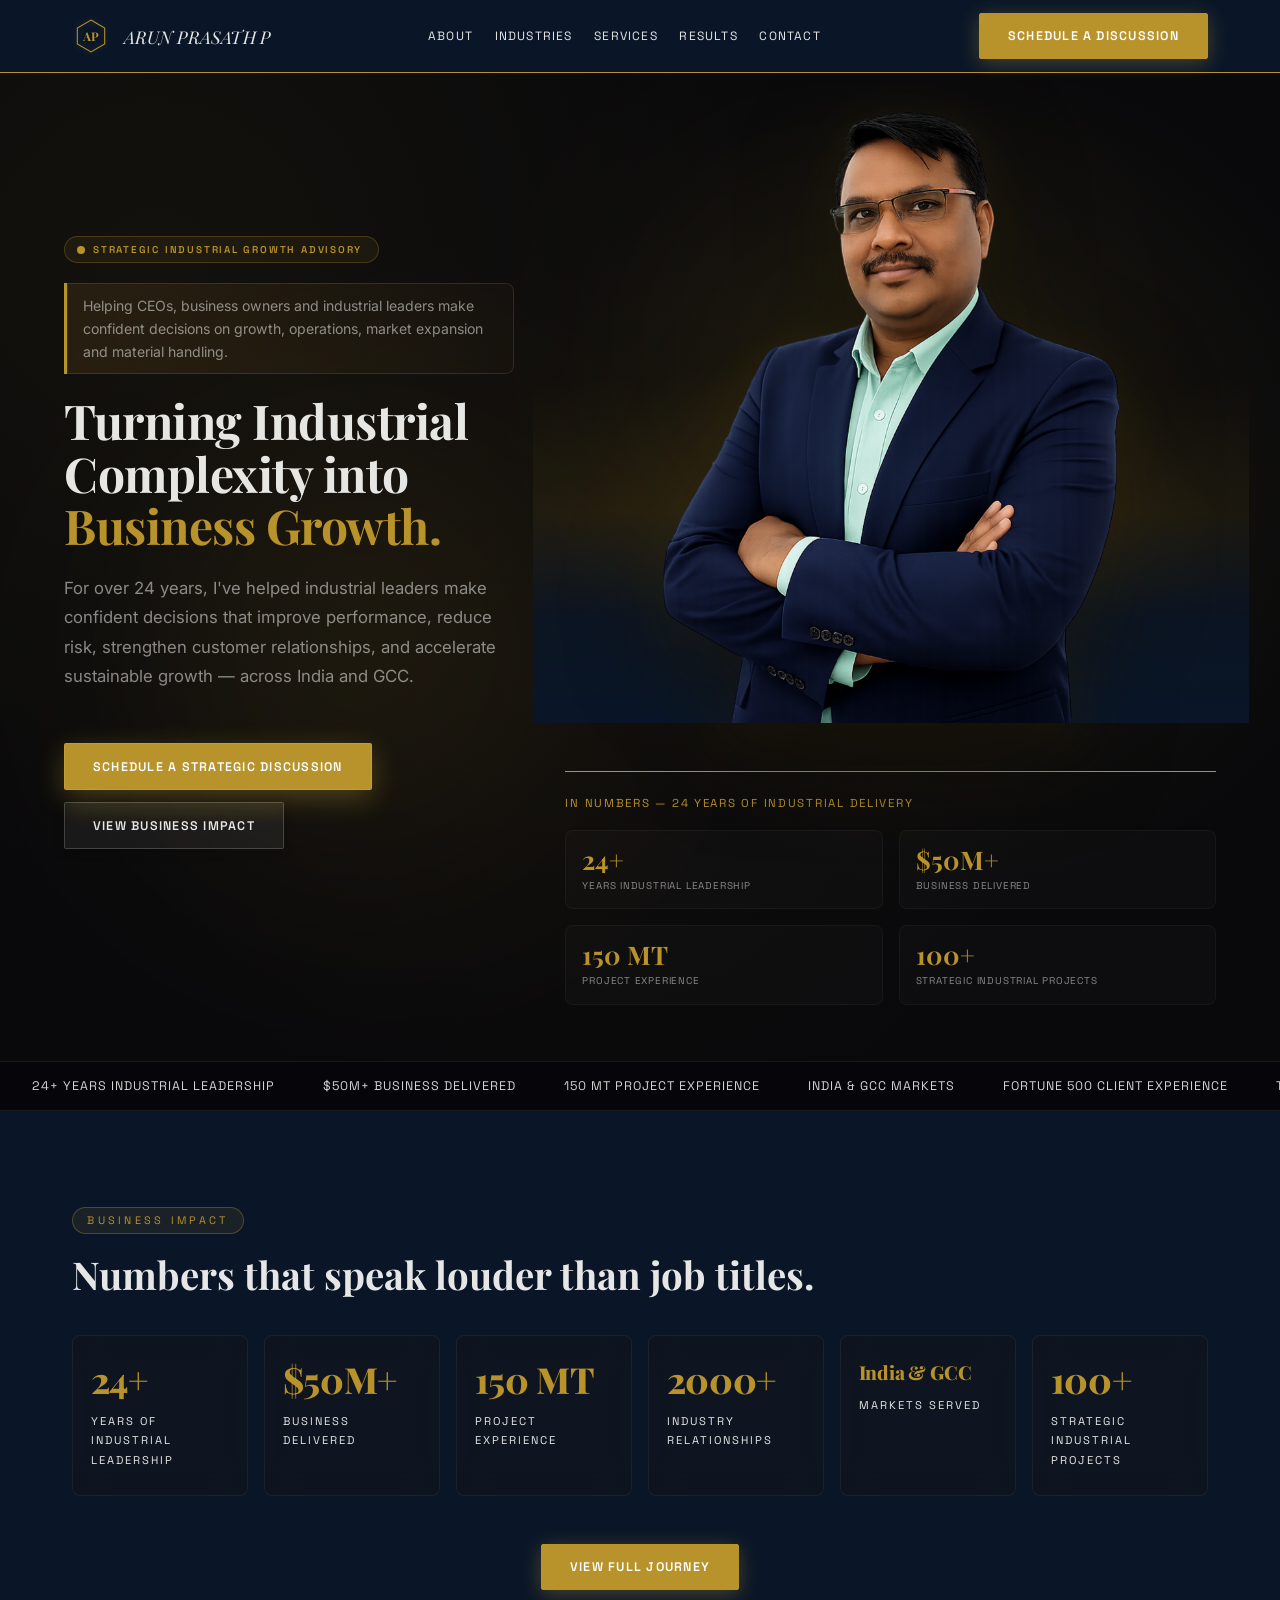
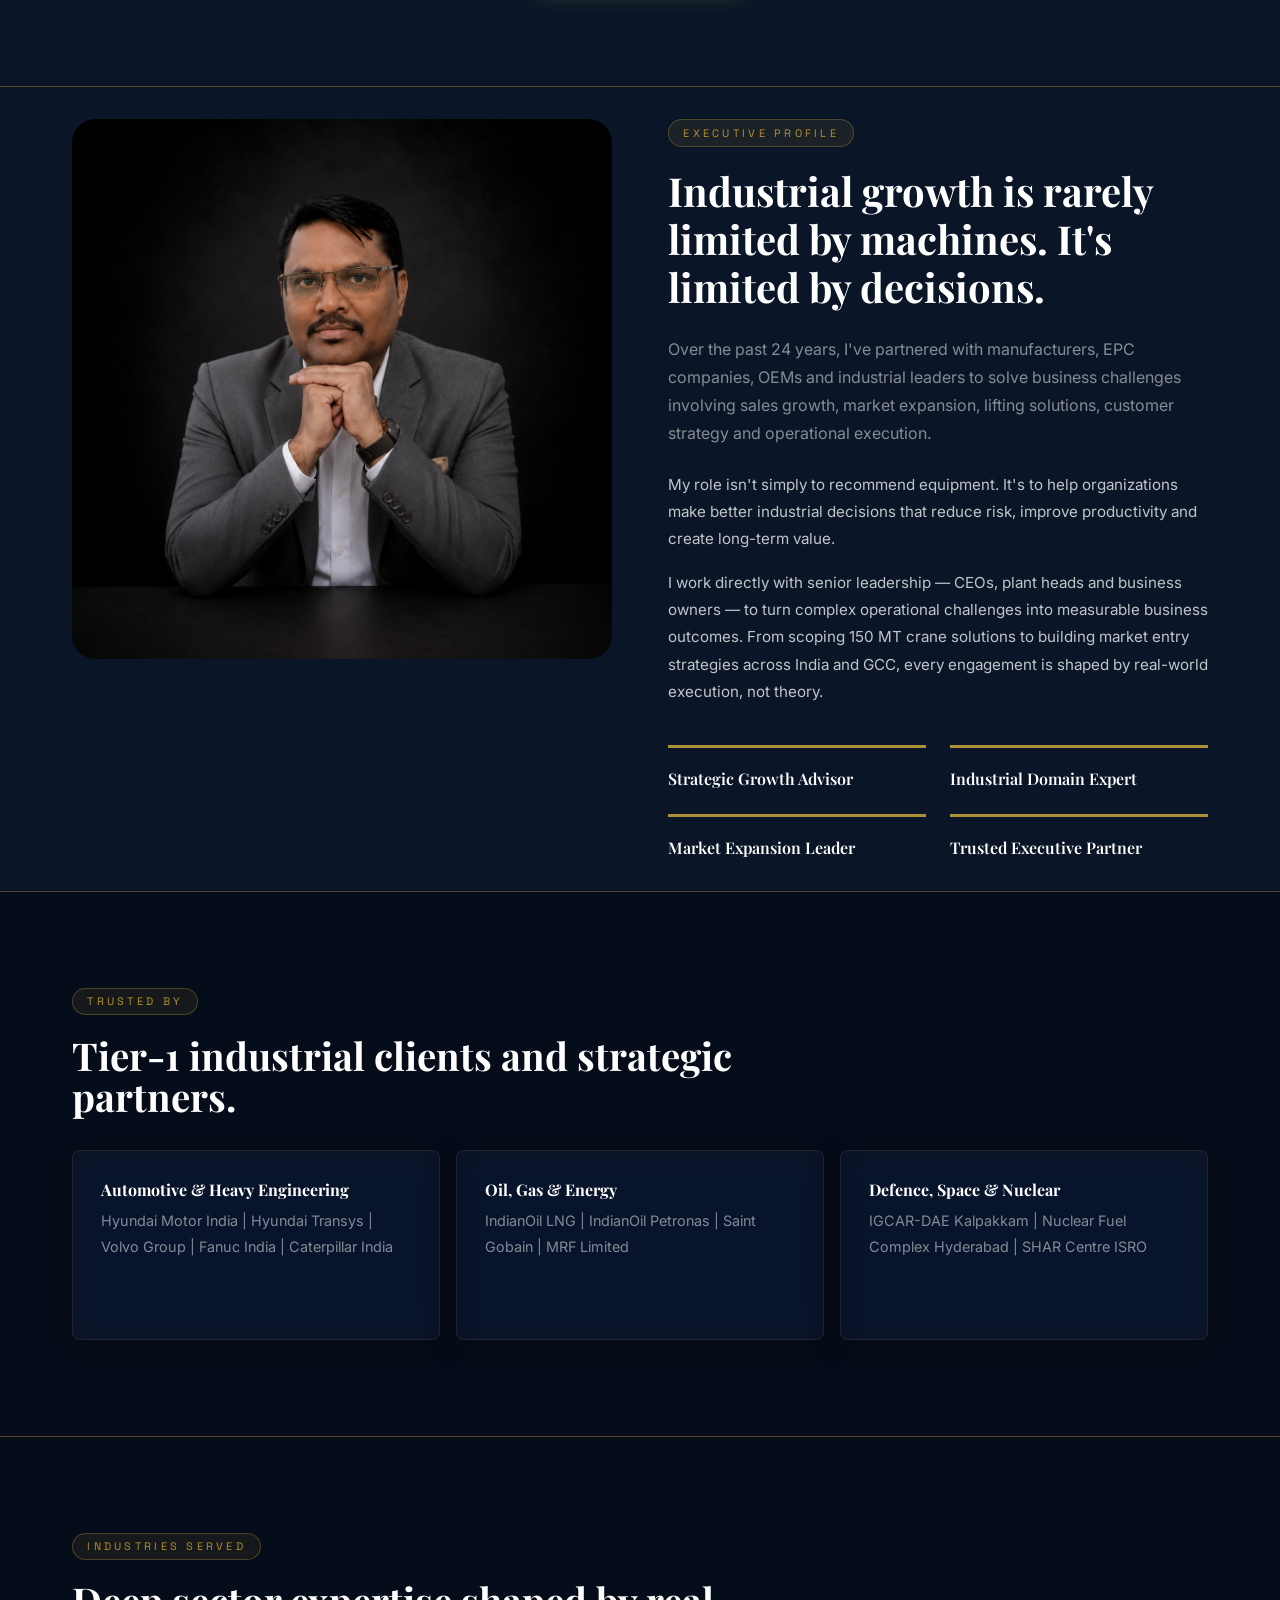
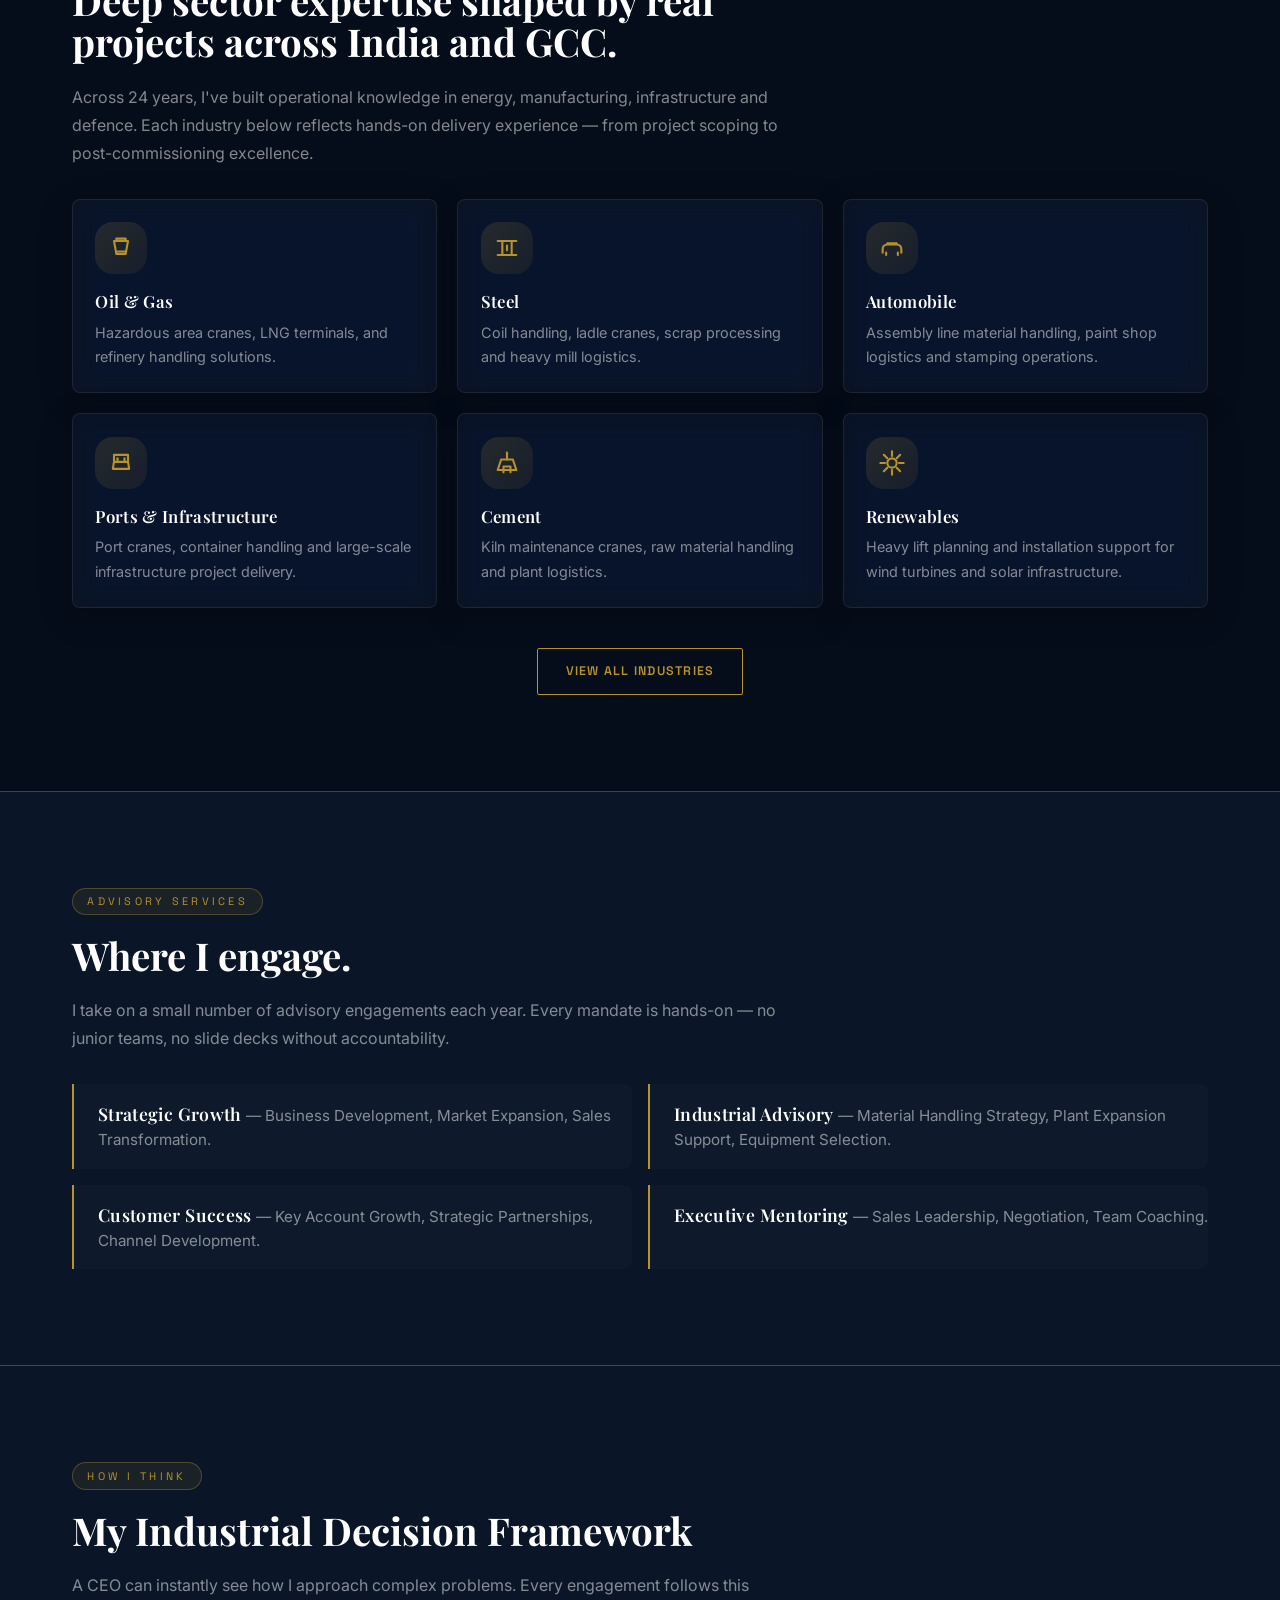
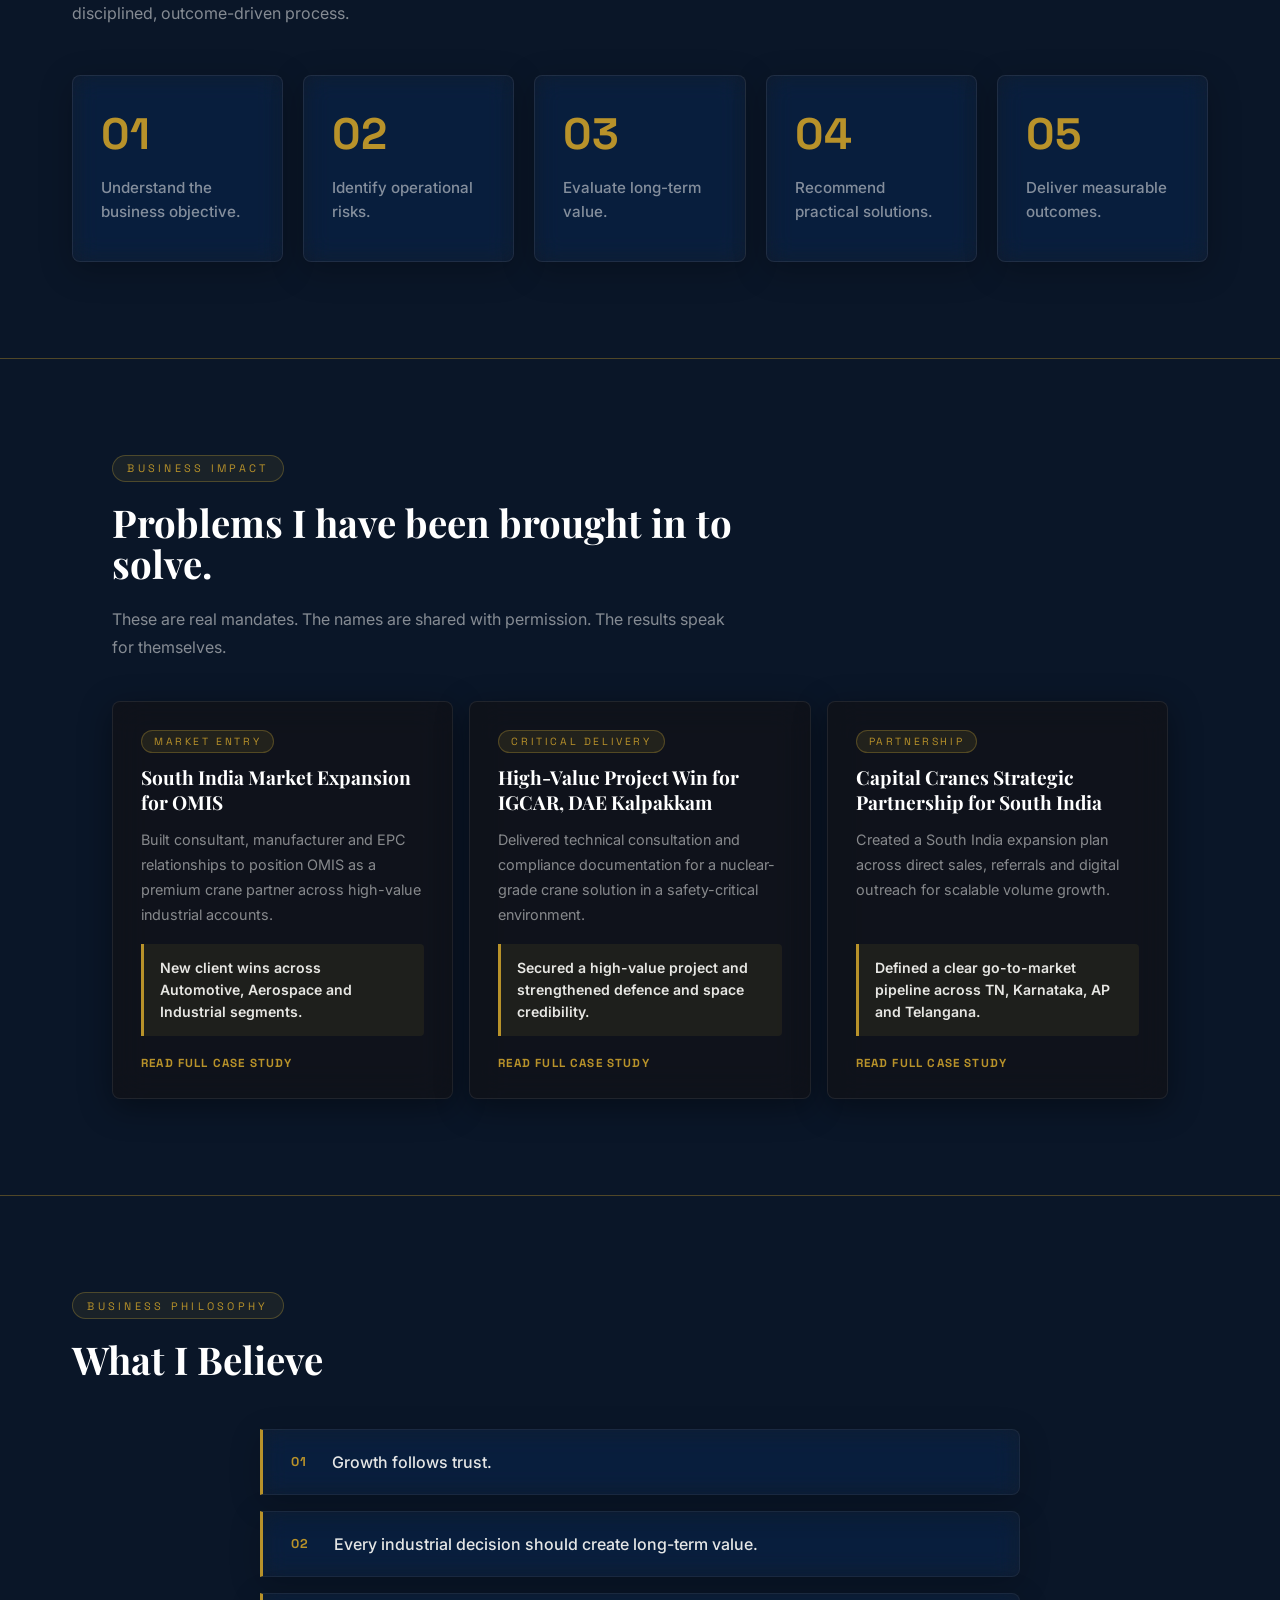
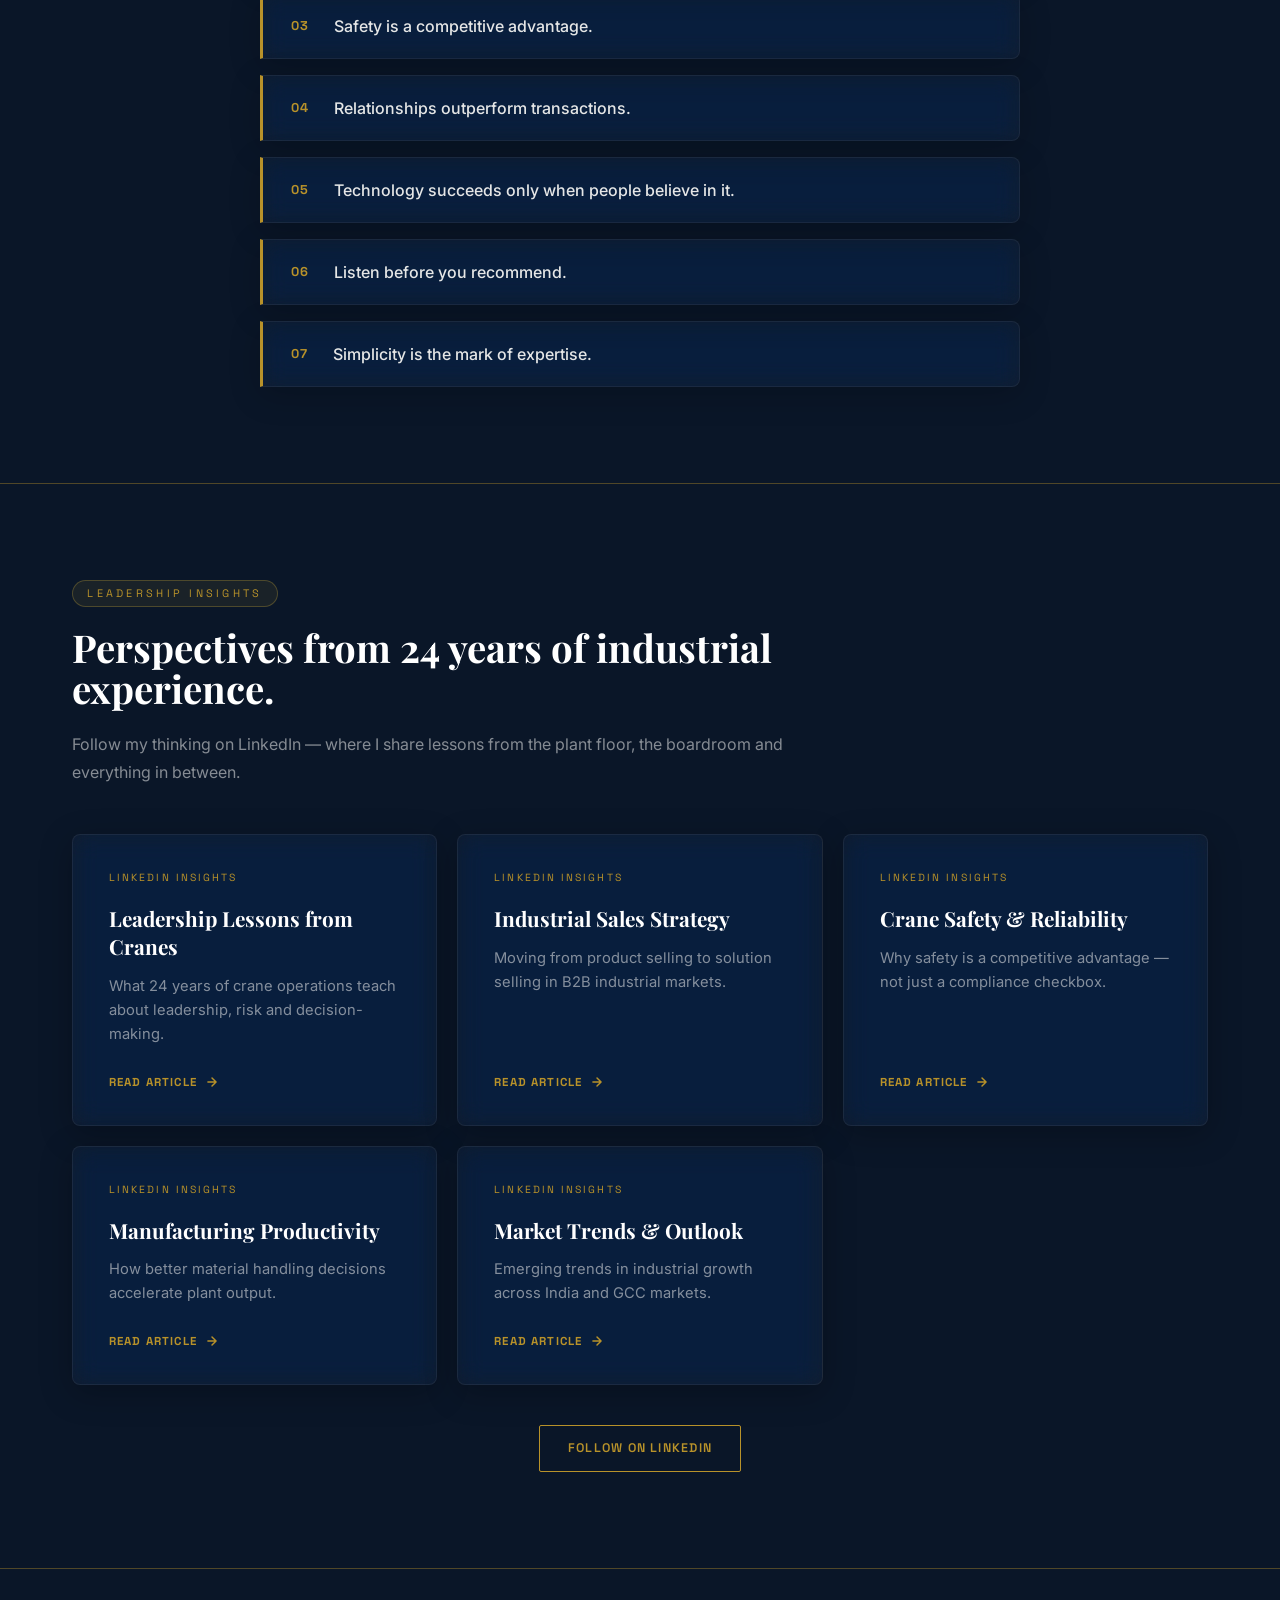
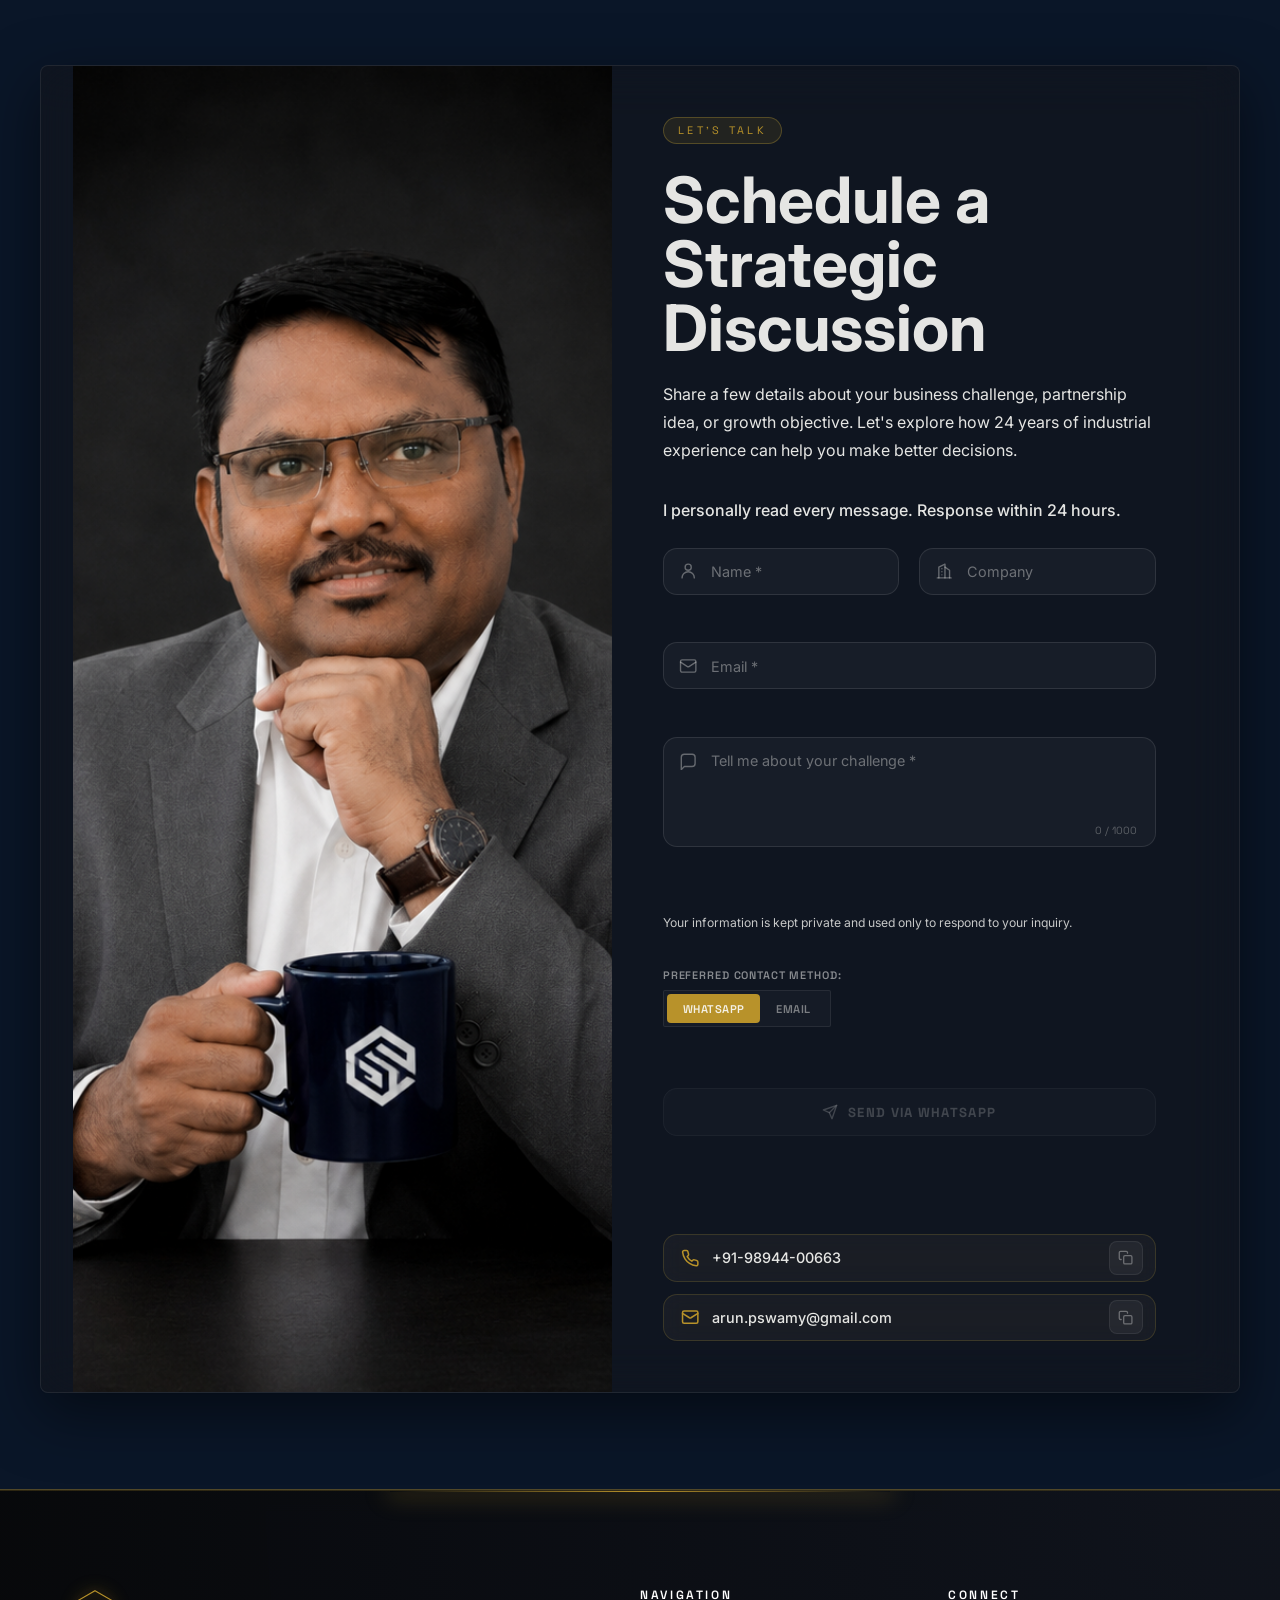
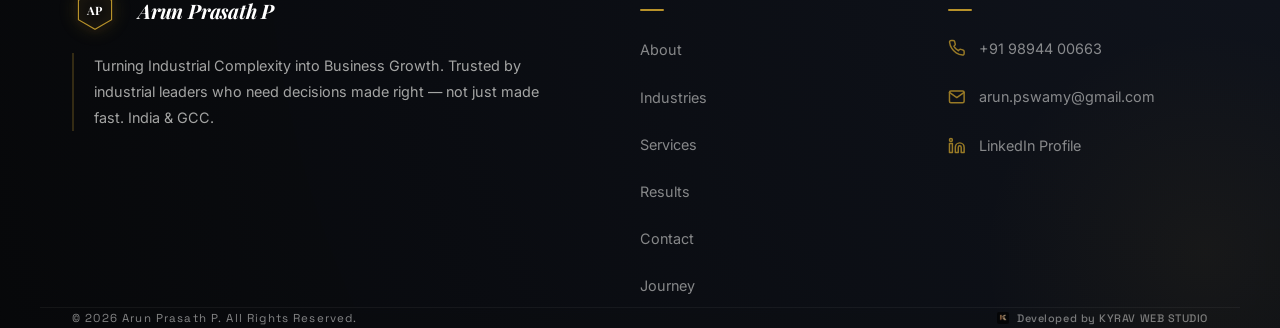
==== index.html @ 5094811f "feat: complete portfolio improvements (kebab-case renames, testimonials comments, legal review flags" ====
<!DOCTYPE html>
<html lang="en">

<head>
  <meta charset="UTF-8" />
  <meta name="viewport" content="width=device-width, initial-scale=1.0" />
  <title>Arun Prasath P — Strategic Industrial Growth Advisor | India & GCC</title>
  <meta name="description"
    content="Turning industrial complexity into business growth. 24+ years helping CEOs and industrial leaders make confident decisions on growth, operations and market expansion." />
  <link rel="canonical" href="https://arunprasath.in/" />

  <!-- Open Graph -->
  <meta property="og:title" content="Arun Prasath P — Strategic Industrial Growth Advisor" />
  <meta property="og:description"
    content="Turning industrial complexity into business growth. 24+ years helping CEOs and industrial leaders make confident decisions on growth, operations and market expansion." />
  <meta property="og:type" content="website" />
  <meta property="og:url" content="https://arunprasath.in/" />
  <meta property="og:image" content="https://arunprasath.in/assets/images/og-image.jpg" />
  <meta property="og:site_name" content="Arun Prasath P" />
  <meta property="og:locale" content="en_IN" />

  <!-- Twitter Card -->
  <meta name="twitter:card" content="summary_large_image" />
  <meta name="twitter:title" content="Arun Prasath P — Strategic Industrial Growth Advisor" />
  <meta name="twitter:description"
    content="Turning industrial complexity into business growth. 24+ years helping CEOs and industrial leaders make confident decisions." />
  <meta name="twitter:image" content="https://arunprasath.in/assets/images/og-image.jpg" />

  <!-- JSON-LD Structured Data -->
  <script type="application/ld+json">
  {
    "@context": "https://schema.org",
    "@type": "Person",
    "name": "Arun Prasath P",
    "jobTitle": "Strategic Industrial Growth Advisor",
    "url": "https://arunprasath.in",
    "description": "Turning industrial complexity into business growth. 24+ years helping CEOs and industrial leaders make confident decisions on growth, operations and market expansion.",
    "sameAs": [
      "https://www.linkedin.com/in/arun-prasath-p-pap-3214b1165/"
    ],
    "knowsAbout": ["Industrial Growth Advisory", "Material Handling", "Business Development", "Market Expansion", "Crane Engineering", "Sales Strategy"],
    "address": {
      "@type": "PostalAddress",
      "addressCountry": "IN"
    }
  }
  </script>

  <link rel="preconnect" href="https://fonts.googleapis.com" />
  <link rel="preconnect" href="https://fonts.gstatic.com" crossorigin />
  <link rel="stylesheet"
    href="https://fonts.googleapis.com/css2?family=Inter:wght@400;500;600;700;800&family=Playfair+Display:wght@400;500;600;700;800&family=Space+Grotesk:wght@400;500;600;700&display=swap" />
  <link rel="stylesheet" href="https://unpkg.com/aos@2.3.4/dist/aos.css"
    integrity="sha384-/rJKQnzOkEo+daG0jMjU1IwwY9unxt1NBw3Ef2fmOJ3PW/TfAg2KXVoWwMZQZtw9" crossorigin="anonymous" />
  <link rel="stylesheet" href="assets/css/main.css" />
  <link rel="stylesheet" href="assets/css/typography.css" />
  <link rel="stylesheet" href="assets/css/components.css" />
  <link rel="stylesheet" href="assets/css/sections.css" />
  <link rel="stylesheet" href="assets/css/animations.css" />
  <link rel="stylesheet" href="assets/css/responsive.css" />
</head>

<body>
  <a href="#main-content" class="skip-link">Skip to main content</a>
  <div class="preloader" id="preloader" aria-hidden="true">
    <div class="preloader-content">
      <div class="preloader-mark">
        <svg viewBox="0 0 100 100" role="img" focusable="false" class="preloader-ring-outer">
          <polygon points="50 8 86 29 86 71 50 92 14 71 14 29"></polygon>
        </svg>
        <svg viewBox="0 0 100 100" role="img" focusable="false" class="preloader-ring-inner">
          <polygon points="50 16 80 33 80 67 50 84 20 67 20 33"></polygon>
        </svg>
        <div class="preloader-text">AP</div>
      </div>
      <div class="preloader-brand">
        <span class="preloader-name">ARUN PRASATH P</span>
        <span class="preloader-sub">Strategic Industrial Growth Advisor</span>
      </div>
    </div>
  </div>
  <header class="site-header" id="top">
    <div class="site-nav container">
      <a href="#top" class="brand" aria-label="Arun Prasath P homepage">
        <div class="header-logo-mark">
          <svg viewBox="0 0 100 100" role="img" aria-hidden="true">
            <polygon points="50 8 86 29 86 71 50 92 14 71 14 29"></polygon>
          </svg>
          <span>AP</span>
        </div>
        <div class="brand-text">
          <span class="brand-name">ARUN PRASATH P</span>
        </div>
      </a>
      <nav class="nav-links" id="nav-links" aria-label="Primary navigation">
        <a href="#about">About</a>
        <a href="#expertise">Industries</a>
        <a href="#services">Services</a>
        <a href="#case-studies">Results</a>
        <a href="#connect">Contact</a>
      </nav>
      <div class="nav-actions">
        <a class="button button-primary" href="#connect">Schedule a Discussion</a>
      </div>
      <button class="mobile-nav-toggle" id="mobile-nav-toggle" aria-expanded="false" aria-controls="nav-links">
        <span></span><span></span><span></span>
        <span class="sr-only">Open navigation menu</span>
      </button>
    </div>
  </header>

  <main id="main-content">
    <!-- ═══════════════════════════════════════════════════
         HERO SECTION
         ═══════════════════════════════════════════════════ -->
    <section class="hero-section" id="hero">
      <div class="hero-glow hero-glow-1" aria-hidden="true"></div>
      <div class="hero-glow hero-glow-2" aria-hidden="true"></div>
      <div class="hero-grid container">
        <div class="hero-copy" data-aos="fade-right" data-aos-duration="1000">
          <span class="eyebrow">Strategic Industrial Growth Advisory</span>
          <div class="hero-tag">Helping CEOs, business owners and industrial leaders make confident decisions on growth,
            operations, market expansion and material handling.</div>
          <h1>Turning Industrial Complexity into <br><span style="color: var(--color-accent);">Business Growth.</span>
          </h1>
          <p class="hero-text">For over 24 years, I've helped industrial leaders make confident decisions that improve
            performance, reduce risk, strengthen customer relationships, and accelerate sustainable growth — across
            India and GCC.</p>
          <div class="hero-buttons">
            <a class="button button-primary" href="#connect">Schedule a Strategic Discussion</a>
            <a class="button button-secondary" href="#impact">View Business Impact</a>
          </div>
        </div>
        <div class="hero-visual" data-aos="fade-up" data-aos-duration="1000" data-aos-delay="150">
          <div class="hero-img-wrapper">
            <img src="assets/images/arun-prasath-hero.png" alt="Arun Prasath P — Strategic Industrial Growth Advisor"
              class="hero-img-full" width="560" height="700" loading="eager" decoding="async" />
          </div>
          <div class="hero-stats-wrapper"
            style="border-top: 1px solid var(--color-accent); padding-top: 1.5rem; width: 100%; margin-top: 1rem;">
            <div
              style="font-family: var(--font-label); font-size: 0.72rem; letter-spacing: 0.15em; text-transform: uppercase; color: var(--color-accent); margin-bottom: 1.25rem;">
              In numbers — 24 years of industrial delivery</div>
            <div class="hero-stats" aria-label="Key metrics">
              <article class="hero-stat">
                <span class="hero-stat-value">24+</span>
                <span class="hero-stat-label">Years Industrial Leadership</span>
              </article>
              <article class="hero-stat">
                <span class="hero-stat-value">$50M+</span>
                <span class="hero-stat-label">Business Delivered <!-- [VERIFY WITH ARUN] --></span>
              </article>
              <article class="hero-stat">
                <span class="hero-stat-value">150 MT</span>
                <span class="hero-stat-label">Project Experience</span>
              </article>
              <article class="hero-stat">
                <span class="hero-stat-value">100+</span>
                <span class="hero-stat-label">Strategic Industrial Projects <!-- [VERIFY WITH ARUN] --></span>
              </article>
            </div>
          </div>
        </div>
      </div>
      <div class="hero-background" aria-hidden="true"></div>
      <div class="scroll-indicator">
        <span>Scroll to explore</span>
        <svg viewBox="0 0 24 24" width="20" height="20" fill="none" stroke="currentColor">
          <path d="M12 5v10M12 17v2M6 15l6 6 6-6" stroke-width="2" stroke-linecap="round" stroke-linejoin="round" />
        </svg>
      </div>
    </section>

    <!-- ═══════════════════════════════════════════════════
         TICKER STRIP
         ═══════════════════════════════════════════════════ -->
    <section class="ticker-strip" aria-label="Key metrics">
      <div class="ticker-wrapper">
        <div class="ticker-track">
          <span>24+ Years Industrial Leadership</span>
          <span>$50M+ Business Delivered</span>
          <span>150 MT Project Experience</span>
          <span>India &amp; GCC Markets</span>
          <span>Fortune 500 Client Experience</span>
          <span>Trusted by Global Brands</span>
          <span>Safety-First Execution</span>
        </div>
        <div class="ticker-track" aria-hidden="true">
          <span>24+ Years Industrial Leadership</span>
          <span>$50M+ Business Delivered</span>
          <span>150 MT Project Experience</span>
          <span>India &amp; GCC Markets</span>
          <span>Fortune 500 Client Experience</span>
          <span>Trusted by Global Brands</span>
          <span>Safety-First Execution</span>
        </div>
      </div>
    </section>

    <!-- ═══════════════════════════════════════════════════
         BUSINESS IMPACT STATS
         ═══════════════════════════════════════════════════ -->
    <section class="impact-section dark-section" id="impact">
      <div class="container">
        <span class="section-eyebrow">Business Impact</span>
        <h2>Numbers that speak louder than job titles.</h2>
        <div class="stats-grid">
          <article class="stat-card" data-count="24" data-aos="fade-up" data-aos-duration="900">
            <span class="stat-value">24+</span>
            <p>Years of Industrial Leadership</p>
          </article>
          <article class="stat-card" data-count="50" data-aos="fade-up" data-aos-duration="900" data-aos-delay="100">
            <span class="stat-value">$50M+</span>
            <p>Business Delivered <!-- [VERIFY WITH ARUN] --></p>
          </article>
          <article class="stat-card" data-count="150" data-aos="fade-up" data-aos-duration="900" data-aos-delay="200">
            <span class="stat-value">150 MT</span>
            <p>Project Experience</p>
          </article>
          <article class="stat-card" data-count="2000" data-aos="fade-up" data-aos-duration="900" data-aos-delay="300">
            <span class="stat-value">2000+</span>
            <p>Industry Relationships <!-- [VERIFY WITH ARUN] --></p>
          </article>
          <article class="stat-card" data-aos="fade-up" data-aos-duration="900" data-aos-delay="400">
            <span class="stat-value stat-value-long">India & GCC</span>
            <p>Markets Served</p>
          </article>
          <article class="stat-card" data-count="100" data-aos="fade-up" data-aos-duration="900" data-aos-delay="500">
            <span class="stat-value">100+</span>
            <p>Strategic Industrial Projects <!-- [VERIFY WITH ARUN] --></p>
          </article>
        </div>
        <div style="text-align: center; margin-top: 3rem;" data-aos="fade-up">
          <button id="view-journey-trigger" class="button button-primary">View Full Journey</button>
        </div>
      </div>
    </section>

    <!-- ═══════════════════════════════════════════════════
         THE JOURNEY (Timeline)
         ═══════════════════════════════════════════════════ -->
    <!-- TODO: [VERIFY WITH ARUN — REPLACE WITH REAL CAREER MILESTONES] -->
    <section class="section timeline-section dark-section" id="timeline">
      <div class="container">
        <span class="section-eyebrow">The 24-Year Journey</span>
        <h2>The experience behind the advice.</h2>
        <p class="section-intro">Every recommendation I make is grounded in decisions I have personally taken — from
          plant floor to boardroom, across 24 years.</p>
        <div class="timeline-wrapper">

          <article class="timeline-item" data-pos="left" data-aos="fade-right">
            <div class="timeline-marker" aria-hidden="true"></div>
            <div class="timeline-card">
              <div class="timeline-meta">
                <img class="timeline-logo" src="assets/images/logo/omis-logo.png" alt="OMIS logo" width="90" height="44"
                  loading="lazy" decoding="async" />
                <span class="timeline-date">2022 – Present</span>
              </div>
              <div class="timeline-details">
                <h3>Business Development Manager — OMIS, India</h3>
                <p>Leading South India market expansion, strategic partnerships, and revenue growth for OMIS crane
                  brand.</p>
              </div>
            </div>
          </article>

          <article class="timeline-item" data-pos="right" data-aos="fade-left" data-aos-delay="50">
            <div class="timeline-marker" aria-hidden="true"></div>
            <div class="timeline-card">
              <div class="timeline-meta">
                <img class="timeline-logo" src="assets/images/logo/mm-engineers-logo.jpg"
                  alt="MM Engineers Stahl partner logo" width="90" height="44" loading="lazy" decoding="async" />
                <span class="timeline-date">2018 – 2022</span>
              </div>
              <div class="timeline-details">
                <h3>Regional Manager — MM Engineers Pvt. Ltd. (Stahl Partner), Coimbatore</h3>
                <p>Full P&amp;L ownership of Southern Region operations — Sales, Service, Project Execution, AMC, Crane
                  Inspections.</p>
              </div>
            </div>
          </article>

          <article class="timeline-item" data-pos="left" data-aos="fade-right" data-aos-delay="100">
            <div class="timeline-marker" aria-hidden="true"></div>
            <div class="timeline-card">
              <div class="timeline-meta">
                <img class="timeline-logo" src="assets/images/logo/k2-cranes-logo.jpg" alt="K2 Cranes logo" width="90" height="44"
                  loading="lazy" decoding="async" />
                <span class="timeline-date">2017 – 2018</span>
              </div>
              <div class="timeline-details">
                <h3>K2 CRANES &amp; COMPONENTS PRIVATE LIMITED, CHENNAI</h3>
                <p>Sales and service business development in the Southern region.</p>
              </div>
            </div>
          </article>

          <article class="timeline-item" data-pos="right" data-aos="fade-left" data-aos-delay="150">
            <div class="timeline-marker" aria-hidden="true"></div>
            <div class="timeline-card">
              <div class="timeline-meta">
                <img class="timeline-logo" src="assets/images/logo/bradys-logo.jpg" alt="Bradys logo" width="90" height="44"
                  loading="lazy" decoding="async" />
                <span class="timeline-date">2015 – 2017</span>
              </div>
              <div class="timeline-details">
                <h3>Branch Manager — Bradys, Coimbatore</h3>
                <p>Branch operations management, business development and customer relationship management.</p>
              </div>
            </div>
          </article>

          <article class="timeline-item extra-timeline" data-pos="left" data-aos="fade-right" data-aos-delay="200"
            style="display: none;">
            <div class="timeline-marker" aria-hidden="true"></div>
            <div class="timeline-card">
              <div class="timeline-meta">
                <img class="timeline-logo" src="assets/images/logo/electromech-logo.jpg" alt="ElectroMech logo" width="90"
                  height="44" loading="lazy" decoding="async" />
                <span class="timeline-date">2011 – 2014</span>
              </div>
              <div class="timeline-details">
                <h3>Assistant Manager — ElectroMech, UAE</h3>
                <p>Maintenance operations in GCC region — international exposure to large-scale industrial maintenance.
                </p>
              </div>
            </div>
          </article>

          <article class="timeline-item extra-timeline" data-pos="right" data-aos="fade-left" data-aos-delay="250"
            style="display: none;">
            <div class="timeline-marker" aria-hidden="true"></div>
            <div class="timeline-card">
              <div class="timeline-meta">
                <img class="timeline-logo" src="assets/images/logo/electromech-logo.jpg" alt="ElectroMech logo" width="90"
                  height="44" loading="lazy" decoding="async" />
                <span class="timeline-date">2008 – 2011</span>
              </div>
              <div class="timeline-details">
                <h3>Maintenance Manager — ElectroMech, UAE</h3>
                <p>Managed complete crane maintenance operations for GCC client base; deepened international business
                  acumen.</p>
              </div>
            </div>
          </article>

          <article class="timeline-item extra-timeline" data-pos="left" data-aos="fade-right" data-aos-delay="300"
            style="display: none;">
            <div class="timeline-marker" aria-hidden="true"></div>
            <div class="timeline-card">
              <div class="timeline-meta">
                <img class="timeline-logo" src="assets/images/logo/grip-logo.jpg" alt="GRIP Engineers logo" width="90"
                  height="44" loading="lazy" decoding="async" />
                <span class="timeline-date">2007 – 2008</span>
              </div>
              <div class="timeline-details">
                <h3>Junior Electrical Engineer — GRIP Engineers Pvt. Ltd., Secunderabad</h3>
                <p>Erection, commissioning, service and troubleshooting of EOT cranes, Goliath cranes up to 80 MT.</p>
              </div>
            </div>
          </article>

          <article class="timeline-item extra-timeline" data-pos="right" data-aos="fade-left" data-aos-delay="350"
            style="display: none;">
            <div class="timeline-marker" aria-hidden="true"></div>
            <div class="timeline-card">
              <div class="timeline-meta">
                <img class="timeline-logo" src="assets/images/logo/mm-engineers-logo.jpg"
                  alt="MM Engineers Stahl partner logo" width="90" height="44" loading="lazy" decoding="async" />
                <span class="timeline-date">2003 – 2007</span>
              </div>
              <div class="timeline-details">
                <h3>Residential Engineer — MM Engineers Pvt. Ltd. (Stahl Partner), Coimbatore</h3>
                <p>On-site commissioning and service of STAHL and NITCHI hoists and EOT cranes up to 50 MT.</p>
              </div>
            </div>
          </article>

          <article class="timeline-item extra-timeline" data-pos="left" data-aos="fade-right" data-aos-delay="400"
            style="display: none;">
            <div class="timeline-marker" aria-hidden="true"></div>
            <div class="timeline-card">
              <div class="timeline-meta">
                <img class="timeline-logo" src="assets/images/logo/recon-logo.jpg" alt="Recon Elektrik Services logo"
                  width="90" height="44" loading="lazy" decoding="async" />
                <span class="timeline-date">2002 – 2003</span>
              </div>
              <div class="timeline-details">
                <h3>Service Engineer — Recon Elektrik Services, Madurai</h3>
                <p>Foundation years — electrical motor testing, rewinding, and commissioning; built technical
                  fundamentals.</p>
              </div>
            </div>
          </article>
        </div>
        <div style="text-align: center; margin-top: 2.5rem;">
          <button id="view-full-journey-btn" class="button button-secondary">Show Earlier Experience</button>
        </div>
      </div>
    </section>


    <!-- ═══════════════════════════════════════════════════
         EXECUTIVE PROFILE (About)
         ═══════════════════════════════════════════════════ -->
    <section class="section about-section" id="about">
      <div class="container about-layout">
        <div class="about-media" data-aos="fade-up">
          <div class="about-photo-shell">
            <div class="photo-card">
              <div class="photo-placeholder">
                <img src="assets/images/ap-headshot.png" alt="Arun Prasath P — Strategic Industrial Growth Advisor headshot"
                  width="500" height="625" loading="lazy" decoding="async" />
              </div>
            </div>
          </div>
        </div>
        <div class="about-copy" data-aos="fade-up" data-aos-delay="100">
          <span class="section-eyebrow">Executive Profile</span>
          <h2>Industrial growth is rarely limited by machines. It's limited by decisions.</h2>
          <p class="section-intro">Over the past 24 years, I've partnered with manufacturers, EPC companies, OEMs and
            industrial leaders to solve business challenges involving sales growth, market expansion, lifting solutions,
            customer strategy and operational execution.</p>
          <div class="about-detail-copy">
            <p>My role isn't simply to recommend equipment. It's to help organizations make better industrial decisions
              that reduce risk, improve productivity and create long-term value.</p>
            <p>I work directly with senior leadership — CEOs, plant heads and business owners — to turn complex
              operational challenges into measurable business outcomes. From scoping 150 MT crane solutions to building
              market entry strategies across India and GCC, every engagement is shaped by real-world execution, not
              theory.</p>
          </div>
          <div class="about-role-grid">
            <article class="about-role-card">
              <h3>Strategic Growth Advisor</h3>
            </article>
            <article class="about-role-card">
              <h3>Industrial Domain Expert</h3>
            </article>
            <article class="about-role-card">
              <h3>Market Expansion Leader</h3>
            </article>
            <article class="about-role-card">
              <h3>Trusted Executive Partner</h3>
            </article>
          </div>
        </div>
      </div>
    </section>

    <!-- ═══════════════════════════════════════════════════
         TRUSTED BY
         ═══════════════════════════════════════════════════ -->
    <!-- TODO: CONFIRM WRITTEN PERMISSION FROM EACH NAMED CLIENT BEFORE KEEPING LOGOS/NAMES LIVE — LEGAL RISK IF UNVERIFIED -->
    <section class="section dark-section" id="clients">
      <div class="container">
        <span class="section-eyebrow">Trusted By</span>
        <h2>Tier-1 industrial clients and strategic partners.</h2>
        <div class="client-grid">
          <div>
            <h3>Automotive &amp; Heavy Engineering</h3>
            <p>Hyundai Motor India | Hyundai Transys | Volvo Group | Fanuc India | Caterpillar India</p>
          </div>
          <div>
            <h3>Oil, Gas &amp; Energy</h3>
            <p>IndianOil LNG | IndianOil Petronas | Saint Gobain | MRF Limited</p>
          </div>
          <div>
            <h3>Defence, Space &amp; Nuclear</h3>
            <p>IGCAR-DAE Kalpakkam | Nuclear Fuel Complex Hyderabad | SHAR Centre ISRO</p>
          </div>
        </div>
        <!-- [ADD LOGO — CONFIRM PERMISSION] Logo grid placeholder: Once Arun confirms brand permission, add company logos here -->
      </div>
    </section>

    <!-- ═══════════════════════════════════════════════════
         INDUSTRIES SERVED
         ═══════════════════════════════════════════════════ -->
    <section class="section dark-section" id="expertise">
      <div class="container">
        <span class="section-eyebrow">Industries Served</span>
        <h2>Deep sector expertise shaped by real projects across India and GCC.</h2>
        <p class="section-intro">Across 24 years, I've built operational knowledge in energy, manufacturing,
          infrastructure and defence. Each industry below reflects hands-on delivery experience — from project scoping
          to post-commissioning excellence.</p>
        <div class="expertise-grid expertise-grid-alt">
          <article class="expertise-card" data-aos="fade-up">
            <div class="expertise-card-icon"><svg viewBox="0 0 24 24" aria-hidden="true">
                <path d="M6 6h12l-2 11H8L6 6z" />
                <path d="M8 6V4h8v2" />
                <path d="M9 15h6" />
              </svg></div>
            <h3>Oil &amp; Gas</h3>
            <p>Hazardous area cranes, LNG terminals, and refinery handling solutions.</p>
          </article>
          <article class="expertise-card" data-aos="fade-up" data-aos-delay="50">
            <div class="expertise-card-icon"><svg viewBox="0 0 24 24" aria-hidden="true">
                <path d="M4 6h16" />
                <path d="M4 18h16" />
                <path d="M8 6v12" />
                <path d="M16 6v12" />
                <path d="M12 10v4" />
              </svg></div>
            <h3>Steel</h3>
            <p>Coil handling, ladle cranes, scrap processing and heavy mill logistics.</p>
          </article>
          <article class="expertise-card" data-aos="fade-up" data-aos-delay="100">
            <div class="expertise-card-icon"><svg viewBox="0 0 24 24" aria-hidden="true">
                <path d="M4 16v-3a4 4 0 0 1 4-4h8a4 4 0 0 1 4 4v3" />
                <path d="M7 16v2" />
                <path d="M17 16v2" />
                <path d="M8 8h8" />
              </svg></div>
            <h3>Automobile</h3>
            <p>Assembly line material handling, paint shop logistics and stamping operations.</p>
          </article>
          <article class="expertise-card" data-aos="fade-up" data-aos-delay="150">
            <div class="expertise-card-icon"><svg viewBox="0 0 24 24" aria-hidden="true">
                <path d="M6 5h12v6H6z" />
                <path d="M6 11l-1 6h14l-1-6" />
                <path d="M9 11v-3" />
                <path d="M15 11v-3" />
              </svg></div>
            <h3>Ports &amp; Infrastructure</h3>
            <p>Port cranes, container handling and large-scale infrastructure project delivery.</p>
          </article>
          <article class="expertise-card" data-aos="fade-up" data-aos-delay="200">
            <div class="expertise-card-icon"><svg viewBox="0 0 24 24" aria-hidden="true">
                <path d="M12 3v6" />
                <path d="M8 9h8" />
                <path d="M7 9l-3 9h16l-3-9" />
                <path d="M9 20v-5h6v5" />
              </svg></div>
            <h3>Cement</h3>
            <p>Kiln maintenance cranes, raw material handling and plant logistics.</p>
          </article>
          <article class="expertise-card" data-aos="fade-up" data-aos-delay="250">
            <div class="expertise-card-icon"><svg viewBox="0 0 24 24" aria-hidden="true">
                <circle cx="12" cy="12" r="4" />
                <path d="M12 2v4" />
                <path d="M12 18v4" />
                <path d="M2 12h4" />
                <path d="M18 12h4" />
                <path d="M5 5l3 3" />
                <path d="M16 16l3 3" />
                <path d="M5 19l3-3" />
                <path d="M16 8l3-3" />
              </svg></div>
            <h3>Renewables</h3>
            <p>Heavy lift planning and installation support for wind turbines and solar infrastructure.</p>
          </article>
          <article class="expertise-card extra-industry" style="display: none;">
            <div class="expertise-card-icon"><svg viewBox="0 0 24 24" aria-hidden="true">
                <path d="M12 3v18" />
                <path d="M8 7h8" />
                <path d="M8 13h8" />
                <path d="M8 19h8" />
              </svg></div>
            <h3>Power</h3>
            <p>Transformer bays, turbine halls, and high-voltage crane operations.</p>
          </article>
          <article class="expertise-card extra-industry" style="display: none;">
            <div class="expertise-card-icon"><svg viewBox="0 0 24 24" aria-hidden="true">
                <path d="M7 8h10" />
                <path d="M7 16h10" />
                <path d="M12 4v16" />
                <path d="M5 11h14" />
              </svg></div>
            <h3>Mining</h3>
            <p>Heavy-duty material handling, ore processing and underground lifting solutions.</p>
          </article>
          <article class="expertise-card extra-industry" style="display: none;">
            <div class="expertise-card-icon"><svg viewBox="0 0 24 24" aria-hidden="true">
                <path d="M12 2v20" />
                <path d="M4 12h16" />
                <path d="M9 4l6 8-6 8" />
              </svg></div>
            <h3>Chemical</h3>
            <p>Plant safety, material flow, and corrosion-resistant handling systems.</p>
          </article>
          <article class="expertise-card extra-industry" style="display: none;">
            <div class="expertise-card-icon"><svg viewBox="0 0 24 24" aria-hidden="true">
                <path d="M5 6h14" />
                <path d="M5 18h14" />
                <path d="M8 6v12" />
                <path d="M16 6v12" />
              </svg></div>
            <h3>Food &amp; Beverage</h3>
            <p>Hygienic material handling, cold storage logistics and processing plant solutions.</p>
          </article>
          <article class="expertise-card extra-industry" style="display: none;">
            <div class="expertise-card-icon"><svg viewBox="0 0 24 24" aria-hidden="true">
                <circle cx="12" cy="12" r="3" />
                <path d="M12 1v4" />
                <path d="M12 19v4" />
                <path d="M1 12h4" />
                <path d="M19 12h4" />
                <path d="M5 5l3 3" />
                <path d="M16 16l3 3" />
              </svg></div>
            <h3>Defence &amp; Space</h3>
            <p>High-precision, compliance-driven material handling for defence and space research.</p>
          </article>
        </div>
        <div style="text-align: center; margin-top: 2.5rem;">
          <button id="view-all-industries-btn" class="button button-secondary">View All Industries</button>
        </div>
      </div>
    </section>

    <!-- ═══════════════════════════════════════════════════
         ADVISORY SERVICES (4 Pillars)
         ═══════════════════════════════════════════════════ -->
    <section class="section dark-section" id="services">
      <div class="container">
        <span class="section-eyebrow">Advisory Services</span>
        <h2>Where I engage.</h2>
        <p class="section-intro">I take on a small number of advisory engagements each year. Every mandate is hands-on —
          no junior teams, no slide decks without accountability.</p>
        <div class="services-list-grid">
          <div class="service-list-item" data-aos="fade-up">
            <strong>Strategic Growth</strong> &mdash; Business Development, Market Expansion, Sales Transformation.
          </div>
          <div class="service-list-item" data-aos="fade-up" data-aos-delay="50">
            <strong>Industrial Advisory</strong> &mdash; Material Handling Strategy, Plant Expansion Support, Equipment
            Selection.
          </div>
          <div class="service-list-item" data-aos="fade-up" data-aos-delay="100">
            <strong>Customer Success</strong> &mdash; Key Account Growth, Strategic Partnerships, Channel Development.
          </div>
          <div class="service-list-item" data-aos="fade-up" data-aos-delay="150">
            <strong>Executive Mentoring</strong> &mdash; Sales Leadership, Negotiation, Team Coaching.
          </div>
        </div>
      </div>
    </section>

    <section class="section dark-section" id="framework">
      <div class="container">
        <span class="section-eyebrow">How I Think</span>
        <h2>My Industrial Decision Framework</h2>
        <p class="section-intro">A CEO can instantly see how I approach complex problems. Every engagement follows this
          disciplined, outcome-driven process.</p>
        <div class="framework-grid">
          <article class="framework-card" data-aos="fade-up" data-aos-duration="900">
            <span class="framework-number">01</span>
            <p>Understand the business objective.</p>
          </article>
          <article class="framework-card" data-aos="fade-up" data-aos-duration="900" data-aos-delay="100">
            <span class="framework-number">02</span>
            <p>Identify operational risks.</p>
          </article>
          <article class="framework-card" data-aos="fade-up" data-aos-duration="900" data-aos-delay="200">
            <span class="framework-number">03</span>
            <p>Evaluate long-term value.</p>
          </article>
          <article class="framework-card" data-aos="fade-up" data-aos-duration="900" data-aos-delay="300">
            <span class="framework-number">04</span>
            <p>Recommend practical solutions.</p>
          </article>
          <article class="framework-card" data-aos="fade-up" data-aos-duration="900" data-aos-delay="400">
            <span class="framework-number">05</span>
            <p>Deliver measurable outcomes.</p>
          </article>
        </div>
      </div>
    </section>

    <!-- ═══════════════════════════════════════════════════
         BUSINESS IMPACT (Case Studies)
         ═══════════════════════════════════════════════════ -->
    <section class="section dark-section" id="case-studies">
      <div class="container">
        <span class="section-eyebrow">Business Impact</span>
        <h2>Problems I have been brought in to solve.</h2>
        <p class="section-intro">These are real mandates. The names are shared with permission. The results speak for
          themselves.</p>
        <div class="case-grid">
          <article class="case-card" data-case="case1" role="button" tabindex="0" data-aos="fade-up"
            data-aos-duration="900">
            <div class="case-content">
              <span class="case-label case-label-challenge">Market Entry</span>
              <h3>South India Market Expansion for OMIS</h3>
              <p>Built consultant, manufacturer and EPC relationships to position OMIS as a premium crane partner across
                high-value industrial accounts.</p>
              <div class="case-result">New client wins across Automotive, Aerospace and Industrial segments.</div>
              <button class="case-cta">Read Full Case Study</button>
            </div>
          </article>
          <article class="case-card" data-case="case2" role="button" tabindex="0" data-aos="fade-up"
            data-aos-duration="900" data-aos-delay="100">
            <div class="case-content">
              <span class="case-label case-label-action">Critical Delivery</span>
              <h3>High-Value Project Win for IGCAR, DAE Kalpakkam</h3>
              <p>Delivered technical consultation and compliance documentation for a nuclear-grade crane solution in a
                safety-critical environment.</p>
              <div class="case-result">Secured a high-value project and strengthened defence and space credibility.
              </div>
              <button class="case-cta">Read Full Case Study</button>
            </div>
          </article>
          <article class="case-card" data-case="case3" role="button" tabindex="0" data-aos="fade-up"
            data-aos-duration="900" data-aos-delay="200">
            <div class="case-content">
              <span class="case-label case-label-result">Partnership</span>
              <h3>Capital Cranes Strategic Partnership for South India</h3>
              <p>Created a South India expansion plan across direct sales, referrals and digital outreach for scalable
                volume growth.</p>
              <div class="case-result">Defined a clear go-to-market pipeline across TN, Karnataka, AP and Telangana.
              </div>
              <button class="case-cta">Read Full Case Study</button>
            </div>
          </article>
        </div>
      </div>
    </section>

    <section class="section dark-section" id="philosophy">
      <div class="container">
        <span class="section-eyebrow">Business Philosophy</span>
        <h2>What I Believe</h2>
        <div class="philosophy-list">
          <div class="philosophy-item" data-aos="fade-up">
            <span class="philosophy-bullet">01</span>
            <span class="philosophy-text">Growth follows trust.</span>
          </div>
          <div class="philosophy-item" data-aos="fade-up" data-aos-delay="50">
            <span class="philosophy-bullet">02</span>
            <span class="philosophy-text">Every industrial decision should create long-term value.</span>
          </div>
          <div class="philosophy-item" data-aos="fade-up" data-aos-delay="100">
            <span class="philosophy-bullet">03</span>
            <span class="philosophy-text">Safety is a competitive advantage.</span>
          </div>
          <div class="philosophy-item" data-aos="fade-up" data-aos-delay="150">
            <span class="philosophy-bullet">04</span>
            <span class="philosophy-text">Relationships outperform transactions.</span>
          </div>
          <div class="philosophy-item" data-aos="fade-up" data-aos-delay="200">
            <span class="philosophy-bullet">05</span>
            <span class="philosophy-text">Technology succeeds only when people believe in it.</span>
          </div>
          <div class="philosophy-item" data-aos="fade-up" data-aos-delay="250">
            <span class="philosophy-bullet">06</span>
            <span class="philosophy-text">Listen before you recommend.</span>
          </div>
          <div class="philosophy-item" data-aos="fade-up" data-aos-delay="300">
            <span class="philosophy-bullet">07</span>
            <span class="philosophy-text">Simplicity is the mark of expertise.</span>
          </div>
        </div>
      </div>
    </section>



    <!-- ═══════════════════════════════════════════════════
         THOUGHT LEADERSHIP
         ═══════════════════════════════════════════════════ -->
    <section class="section dark-section" id="insights">
      <div class="container">
        <span class="section-eyebrow">Leadership Insights</span>
        <h2>Perspectives from 24 years of industrial experience.</h2>
        <p class="section-intro">Follow my thinking on LinkedIn — where I share lessons from the plant floor, the
          boardroom and everything in between.</p>
        <div class="insights-grid-custom">
          <article class="insight-card-custom" data-aos="fade-up">
            <span class="insight-tag">LinkedIn Insights</span>
            <h3>Leadership Lessons from Cranes</h3>
            <p>What 24 years of crane operations teach about leadership, risk and decision-making.</p>
            <a class="insight-link" href="https://www.linkedin.com/in/arun-prasath-p-pap-3214b1165/" target="_blank"
              rel="noopener">
              Read Article
              <svg viewBox="0 0 24 24" fill="none" stroke="currentColor" stroke-width="2.5" stroke-linecap="round"
                stroke-linejoin="round">
                <path d="M5 12h14M12 5l7 7-7 7" />
              </svg>
            </a>
          </article>
          <article class="insight-card-custom" data-aos="fade-up" data-aos-delay="50">
            <span class="insight-tag">LinkedIn Insights</span>
            <h3>Industrial Sales Strategy</h3>
            <p>Moving from product selling to solution selling in B2B industrial markets.</p>
            <a class="insight-link" href="https://www.linkedin.com/in/arun-prasath-p-pap-3214b1165/" target="_blank"
              rel="noopener">
              Read Article
              <svg viewBox="0 0 24 24" fill="none" stroke="currentColor" stroke-width="2.5" stroke-linecap="round"
                stroke-linejoin="round">
                <path d="M5 12h14M12 5l7 7-7 7" />
              </svg>
            </a>
          </article>
          <article class="insight-card-custom" data-aos="fade-up" data-aos-delay="100">
            <span class="insight-tag">LinkedIn Insights</span>
            <h3>Crane Safety &amp; Reliability</h3>
            <p>Why safety is a competitive advantage — not just a compliance checkbox.</p>
            <a class="insight-link" href="https://www.linkedin.com/in/arun-prasath-p-pap-3214b1165/" target="_blank"
              rel="noopener">
              Read Article
              <svg viewBox="0 0 24 24" fill="none" stroke="currentColor" stroke-width="2.5" stroke-linecap="round"
                stroke-linejoin="round">
                <path d="M5 12h14M12 5l7 7-7 7" />
              </svg>
            </a>
          </article>
          <article class="insight-card-custom" data-aos="fade-up" data-aos-delay="150">
            <span class="insight-tag">LinkedIn Insights</span>
            <h3>Manufacturing Productivity</h3>
            <p>How better material handling decisions accelerate plant output.</p>
            <a class="insight-link" href="https://www.linkedin.com/in/arun-prasath-p-pap-3214b1165/" target="_blank"
              rel="noopener">
              Read Article
              <svg viewBox="0 0 24 24" fill="none" stroke="currentColor" stroke-width="2.5" stroke-linecap="round"
                stroke-linejoin="round">
                <path d="M5 12h14M12 5l7 7-7 7" />
              </svg>
            </a>
          </article>
          <article class="insight-card-custom" data-aos="fade-up" data-aos-delay="200">
            <span class="insight-tag">LinkedIn Insights</span>
            <h3>Market Trends &amp; Outlook</h3>
            <p>Emerging trends in industrial growth across India and GCC markets.</p>
            <a class="insight-link" href="https://www.linkedin.com/in/arun-prasath-p-pap-3214b1165/" target="_blank"
              rel="noopener">
              Read Article
              <svg viewBox="0 0 24 24" fill="none" stroke="currentColor" stroke-width="2.5" stroke-linecap="round"
                stroke-linejoin="round">
                <path d="M5 12h14M12 5l7 7-7 7" />
              </svg>
            </a>
          </article>
        </div>
        <div style="text-align: center; margin-top: 2.5rem;">
          <a class="button button-secondary" href="https://www.linkedin.com/in/arun-prasath-p-pap-3214b1165/"
            target="_blank" rel="noopener">Follow on LinkedIn</a>
        </div>
      </div>
    </section>

    <!--
    <section class="section dark-section" id="testimonials">
      <div class="container">
        <span class="section-eyebrow">Client Voices</span>
        <h2>What industrial leaders say.</h2>
        <div class="carousel-container">
          <div class="carousel-track" id="testimonial-track">
            <article class="testimonial-card-custom slide" data-aos="fade-up" data-aos-duration="900">
              <p class="testimonial-quote">"We evaluated multiple lifting solution options before this engagement — the
                clarity brought to a complex decision made the difference. Cost, safety, and future scalability were all
                balanced in a way our internal team hadn't considered."</p>
              <div class="testimonial-author">Plant Head, Manufacturing Sector</div>
            </article>
            <article class="testimonial-card-custom slide" data-aos="fade-up" data-aos-duration="900">
              <p class="testimonial-quote">"What stood out was the ability to translate deep technical knowledge into
                business language our leadership team could act on immediately."</p>
              <div class="testimonial-author">Operations Director, Industrial Equipment</div>
            </article>
            <article class="testimonial-card-custom slide" data-aos="fade-up" data-aos-duration="900">
              <p class="testimonial-quote">"A rare advisor who understands both the shop floor and the boardroom. That
                combination shortened our decision cycle significantly."</p>
              <div class="testimonial-author">CEO, EPC Firm</div>
            </article>
            <article class="testimonial-card-custom slide" data-aos="fade-up" data-aos-duration="900">
              <p class="testimonial-quote">"The market expansion strategy provided practical, executable steps — not
                just theory. Within two quarters we saw measurable movement."</p>
              <div class="testimonial-author">Business Development Head, Steel &amp; Infrastructure</div>
            </article>
            <article class="testimonial-card-custom slide" data-aos="fade-up" data-aos-duration="900">
              <p class="testimonial-quote">"Reliable, direct, and commercially sharp. Exactly the kind of advisory input
                high-stakes industrial decisions need."</p>
              <div class="testimonial-author">Managing Director, Automotive Components</div>
            </article>
          </div>

          <div class="carousel-controls">
            <button class="carousel-btn prev-btn" id="testimonial-prev" aria-label="Previous testimonial">
              <svg viewBox="0 0 24 24" fill="none" stroke="currentColor" stroke-width="2.5" stroke-linecap="round"
                stroke-linejoin="round">
                <path d="M15 18l-6-6 6-6" />
              </svg>
            </button>
            <div class="carousel-dots" id="testimonial-dots">
              <button class="dot-btn active" data-index="0" aria-label="Go to slide 1"></button>
              <button class="dot-btn" data-index="1" aria-label="Go to slide 2"></button>
              <button class="dot-btn" data-index="2" aria-label="Go to slide 3"></button>
              <button class="dot-btn" data-index="3" aria-label="Go to slide 4"></button>
              <button class="dot-btn" data-index="4" aria-label="Go to slide 5"></button>
            </div>
            <button class="carousel-btn next-btn" id="testimonial-next" aria-label="Next testimonial">
              <svg viewBox="0 0 24 24" fill="none" stroke="currentColor" stroke-width="2.5" stroke-linecap="round"
                stroke-linejoin="round">
                <path d="M9 18l6-6-6-6" />
              </svg>
            </button>
          </div>
        </div>
      </div>
    </section>
    -->

    <!-- ═══════════════════════════════════════════════════
         LET'S TALK (Contact)
         ═══════════════════════════════════════════════════ -->
    <section class="section connect-section" id="connect">
      <div class="container connect-shell">
        <div class="connect-photo" data-aos="fade-up">
          <img src="assets/images/ap-discussion.png" alt="Arun Prasath P ready for a strategic discussion" width="570"
            height="720" loading="lazy" decoding="async" />
        </div>
        <div class="connect-panel" data-aos="fade-up" data-aos-delay="100">
          <div class="form-progress">
            <div class="form-progress-bar" id="form-progress-bar"></div>
          </div>

          <span class="section-eyebrow">Let's Talk</span>
          <h2>Schedule a Strategic Discussion</h2>
          <p class="section-intro">Share a few details about your business challenge, partnership idea, or growth
            objective. Let's explore how 24 years of industrial experience can help you make better decisions.</p>
          <p style="margin-bottom: 1.5rem; font-weight: 500; color: var(--color-text-light);">I personally read every
            message. Response within 24 hours.</p>

          <form id="contact-form" data-whatsapp-phone="919894400663" novalidate>
            <!-- Honeypot field for spam protection -->
            <div style="position: absolute; left: -9999px; top: -9999px;" aria-hidden="true">
              <input type="text" name="website" id="honeypot-field" tabindex="-1" autocomplete="off" />
            </div>
            <div class="form-row">
              <div class="form-group">
                <div class="input-wrapper">
                  <span class="input-icon-left">
                    <svg aria-hidden="true" viewBox="0 0 24 24">
                      <path d="M20 21a8 8 0 0 0-16 0" />
                      <circle cx="12" cy="7" r="4" />
                    </svg>
                  </span>
                  <input id="name" name="name" type="text" placeholder=" " required />
                  <label for="name">Name <span class="required-mark" aria-hidden="true">*</span></label>
                  <span class="validation-status-icon" aria-hidden="true"></span>
                </div>
                <span class="validation-message" id="name-validation" aria-live="polite"></span>
              </div>

              <div class="form-group">
                <div class="input-wrapper">
                  <span class="input-icon-left">
                    <svg aria-hidden="true" viewBox="0 0 24 24">
                      <path d="M3 21h18" />
                      <path d="M5 21V7l8-4v18" />
                      <path d="M19 21V11l-6-4" />
                      <path d="M9 9v.01" />
                      <path d="M9 13v.01" />
                      <path d="M9 17v.01" />
                    </svg>
                  </span>
                  <input id="company" name="company" type="text" placeholder=" " />
                  <label for="company">Company</label>
                  <span class="validation-status-icon" aria-hidden="true"></span>
                </div>
                <span class="validation-message" id="company-validation" aria-live="polite"></span>
              </div>
            </div>

            <div class="form-group">
              <div class="input-wrapper">
                <span class="input-icon-left">
                  <svg aria-hidden="true" viewBox="0 0 24 24">
                    <path d="m22 7-8.99 5.72a2 2 0 0 1-2.02 0L2 7" />
                    <rect width="20" height="16" x="2" y="4" rx="2" />
                  </svg>
                </span>
                <input id="email" name="email" type="email" placeholder=" " required />
                <label for="email">Email <span class="required-mark" aria-hidden="true">*</span></label>
                <span class="validation-status-icon" aria-hidden="true"></span>
              </div>
              <span class="validation-message" id="email-validation" aria-live="polite"></span>
            </div>

            <div class="form-group">
              <div class="input-wrapper textarea-wrapper">
                <span class="input-icon-left">
                  <svg aria-hidden="true" viewBox="0 0 24 24">
                    <path d="M21 15a4 4 0 0 1-4 4H7l-4 4V7a4 4 0 0 1 4-4h10a4 4 0 0 1 4 4z" />
                  </svg>
                </span>
                <textarea id="message" name="message" rows="4" placeholder=" " required></textarea>
                <label for="message">Tell me about your challenge <span class="required-mark"
                    aria-hidden="true">*</span></label>
                <span class="validation-status-icon" aria-hidden="true"></span>
                <span class="char-counter" id="char-counter">0 / 1000</span>
              </div>
              <span class="validation-message" id="message-validation" aria-live="polite"></span>
            </div>

            <!-- Privacy Note -->
            <p class="form-privacy-note">Your information is kept private and used only to respond to your inquiry.</p>

            <!-- Submission Method Toggle -->
            <div class="method-toggle-container">
              <span class="toggle-label">Preferred Contact Method:</span>
              <div class="method-toggle-group">
                <button type="button" class="method-toggle-btn active" id="toggle-whatsapp" data-method="whatsapp">
                  WhatsApp
                </button>
                <button type="button" class="method-toggle-btn" id="toggle-email" data-method="email">
                  Email
                </button>
              </div>
            </div>

            <button class="button button-primary" id="form-submit-btn" type="submit" disabled>
              <span class="btn-content">
                <svg class="button-icon" id="submit-btn-icon" aria-hidden="true" viewBox="0 0 24 24">
                  <path d="m22 2-7 20-4-9-9-4Z" />
                  <path d="M22 2 11 13" />
                </svg>
                <span id="submit-btn-text">Send via WhatsApp</span>
              </span>
              <span class="btn-loader">
                <svg class="spinner" viewBox="0 0 50 50">
                  <circle class="path" cx="25" cy="25" r="20" fill="none" stroke-width="5"></circle>
                </svg>
              </span>
            </button>
            <p class="form-status" id="form-status" aria-live="polite"></p>
          </form>

          <!-- Success Card -->
          <div class="success-card" id="success-card" aria-hidden="true" style="display: none;">
            <div class="success-icon-wrap">
              <div class="success-checkmark">
                <div class="check-icon">
                  <span class="icon-line line-tip"></span>
                  <span class="icon-line line-long"></span>
                  <div class="icon-circle"></div>
                  <div class="icon-fix"></div>
                </div>
              </div>
            </div>
            <h3>Message Prepared!</h3>
            <p class="success-message">Thank you. Your message has been prepared. We are opening WhatsApp in a new
              window to send it.</p>

            <div class="success-summary">
              <div class="summary-item">
                <strong>Name:</strong> <span id="summary-name"></span>
              </div>
              <div class="summary-item">
                <strong>Email:</strong> <span id="summary-email"></span>
              </div>
            </div>

            <div class="success-actions">
              <button type="button" class="button button-primary" id="reset-form-btn">
                Send Another Message
              </button>
            </div>
          </div>

          <!-- Direct Contact Badges -->
          <div class="connect-direct">
            <div class="contact-badge" data-copy-value="+919894400663" data-tooltip="Click to Call / Copy">
              <a href="tel:+919894400663" class="badge-link" aria-label="Call Arun Prasath at +91-98944-00663">
                <svg aria-hidden="true" viewBox="0 0 24 24">
                  <path
                    d="M22 16.92v3a2 2 0 0 1-2.18 2 19.79 19.79 0 0 1-8.63-3.07 19.5 19.5 0 0 1-6-6 19.79 19.79 0 0 1-3.07-8.67A2 2 0 0 1 4.11 2h3a2 2 0 0 1 2 1.72 12.84 12.84 0 0 0 .7 2.81 2 2 0 0 1-.45 2.11L8.09 9.91a16 16 0 0 0 6 6l1.27-1.27a2 2 0 0 1 2.11-.45 12.84 12.84 0 0 0 2.81.7A2 2 0 0 1 22 16.92z" />
                </svg>
                <span>+91-98944-00663</span>
              </a>
              <button class="badge-copy-btn" aria-label="Copy phone number">
                <svg viewBox="0 0 24 24" aria-hidden="true">
                  <rect x="9" y="9" width="13" height="13" rx="2" ry="2"></rect>
                  <path d="M5 15H4a2 2 0 0 1-2-2V4a2 2 0 0 1 2-2h9a2 2 0 0 1 2 2v1"></path>
                </svg>
              </button>
            </div>

            <div class="contact-badge" data-copy-value="arun.pswamy@gmail.com" data-tooltip="Click to Email / Copy">
              <a href="mailto:arun.pswamy@gmail.com" class="badge-link"
                aria-label="Email Arun Prasath at arun.pswamy@gmail.com">
                <svg aria-hidden="true" viewBox="0 0 24 24">
                  <path d="m22 7-8.99 5.72a2 2 0 0 1-2.02 0L2 7" />
                  <rect width="20" height="16" x="2" y="4" rx="2" />
                </svg>
                <span>arun.pswamy@gmail.com</span>
              </a>
              <button class="badge-copy-btn" aria-label="Copy email address">
                <svg viewBox="0 0 24 24" aria-hidden="true">
                  <rect x="9" y="9" width="13" height="13" rx="2" ry="2"></rect>
                  <path d="M5 15H4a2 2 0 0 1-2-2V4a2 2 0 0 1 2-2h9a2 2 0 0 1 2 2v1"></path>
                </svg>
              </button>
            </div>
          </div>
        </div>
      </div>
    </section>
  </main>

  <footer class="site-footer">
    <div class="container footer-grid">
      <div class="footer-brand">
        <div class="footer-logo-area">
          <div class="footer-logo-mark">
            <svg viewBox="0 0 100 100" role="img" aria-hidden="true">
              <polygon points="50 8 86 29 86 71 50 92 14 71 14 29"></polygon>
            </svg>
            <span>AP</span>
          </div>
          <div class="brand">
            <span class="brand-name">Arun Prasath P</span>
          </div>
        </div>
        <p class="footer-desc">Turning Industrial Complexity into Business Growth. Trusted by industrial leaders who
          need decisions made right — not just made fast. India &amp; GCC.</p>
      </div>
      <div class="footer-col">
        <h4>Navigation</h4>
        <ul class="footer-links">
          <li><a href="#about">About</a></li>
          <li><a href="#expertise">Industries</a></li>
          <li><a href="#services">Services</a></li>
          <li><a href="#case-studies">Results</a></li>
          <li><a href="#connect">Contact</a></li>
          <li><a href="#timeline">Journey</a></li>
        </ul>
      </div>
      <div class="footer-col">
        <h4>Connect</h4>
        <ul class="footer-contact-list">
          <li>
            <a href="tel:+919894400663" aria-label="Call +91-98944-00663">
              <svg viewBox="0 0 24 24" fill="none" stroke="currentColor" stroke-width="2" stroke-linecap="round"
                stroke-linejoin="round" class="footer-icon">
                <path
                  d="M22 16.92v3a2 2 0 0 1-2.18 2 19.79 19.79 0 0 1-8.63-3.07 19.5 19.5 0 0 1-6-6 19.79 19.79 0 0 1-3.07-8.67A2 2 0 0 1 4.11 2h3a2 2 0 0 1 2 1.72 12.84 12.84 0 0 0 .7 2.81 2 2 0 0 1-.45 2.11L8.09 9.91a16 16 0 0 0 6 6l1.27-1.27a2 2 0 0 1 2.11-.45 12.84 12.84 0 0 0 2.81.7A2 2 0 0 1 22 16.92z" />
              </svg>
              <span>+91 98944 00663</span>
            </a>
          </li>
          <li>
            <a href="mailto:arun.pswamy@gmail.com" aria-label="Email arun.pswamy@gmail.com">
              <svg viewBox="0 0 24 24" fill="none" stroke="currentColor" stroke-width="2" stroke-linecap="round"
                stroke-linejoin="round" class="footer-icon">
                <path d="M4 4h16c1.1 0 2 .9 2 2v12c0 1.1-.9 2-2 2H4c-1.1 0-2-.9-2-2V6c0-1.1.9-2 2-2z" />
                <polyline points="22,6 12,13 2,6" />
              </svg>
              <span>arun.pswamy@gmail.com</span>
            </a>
          </li>
          <li>
            <a href="https://www.linkedin.com/in/arun-prasath-p-pap-3214b1165/" target="_blank" rel="noopener"
              aria-label="LinkedIn Profile">
              <svg viewBox="0 0 24 24" fill="none" stroke="currentColor" stroke-width="2" stroke-linecap="round"
                stroke-linejoin="round" class="footer-icon">
                <path d="M16 8a6 6 0 0 1 6 6v7h-4v-7a2 2 0 0 0-2-2 2 2 0 0 0-2 2v7h-4v-7a6 6 0 0 1 6-6z" />
                <rect x="2" y="9" width="4" height="12" />
                <circle cx="4" cy="4" r="2" />
              </svg>
              <span>LinkedIn Profile</span>
            </a>
          </li>
        </ul>
      </div>
    </div>
    <div class="container footer-bottom">
      <p>&copy; 2026 Arun Prasath P. All Rights Reserved.</p>
      <div class="footer-meta-links">
        <span class="footer-watermark">
          <img src="assets/images/logo/kyrav-logo.png" alt="KYRAV WEB STUDIO Logo" class="watermark-logo">
          <span class="watermark-text">Developed by KYRAV WEB STUDIO</span>
        </span>
      </div>
    </div>
  </footer>

  <div class="case-modal" id="case-modal" aria-hidden="true" role="dialog" aria-modal="true">
    <div class="modal-panel" role="document">
      <button class="modal-close" id="modal-close" aria-label="Close case study details">&times;</button>
      <div id="modal-content"></div>
    </div>
  </div>

  <button class="go-top-btn" id="goTopBtn" aria-label="Go to top">
    <svg viewBox="0 0 24 24" fill="none" stroke="currentColor" stroke-width="2" stroke-linecap="round"
      stroke-linejoin="round">
      <path d="M18 15l-6-6-6 6" />
    </svg>
  </button>

  <script src="https://unpkg.com/aos@2.3.4/dist/aos.js"
    integrity="sha384-n1AULnKdMJlK1oQCLNDL9qZsDgXtH6jRYFCpBtWFc+a9Yve0KSoMn575rk755NJZ"
    crossorigin="anonymous"></script>
  <script type="module" src="assets/js/main.js"></script>
  <script>
    document.addEventListener('DOMContentLoaded', () => {
      const indBtn = document.getElementById('view-all-industries-btn');
      if (indBtn) {
        indBtn.addEventListener('click', () => {
          document.querySelectorAll('.extra-industry').forEach(el => el.style.display = 'block');
          indBtn.style.display = 'none';
        });
      }

      const journeyBtn = document.getElementById('view-full-journey-btn');
      if (journeyBtn) {
        journeyBtn.addEventListener('click', () => {
          document.querySelectorAll('.extra-timeline').forEach(el => {
            el.style.display = 'flex';
          });
          journeyBtn.style.display = 'none';
        });
      }

      const journeyTrigger = document.getElementById('view-journey-trigger');
      const timelineSec = document.getElementById('timeline');
      if (journeyTrigger && timelineSec) {
        journeyTrigger.addEventListener('click', () => {
          const isExpanded = timelineSec.classList.contains('expanded');
          if (isExpanded) {
            timelineSec.classList.remove('expanded');
            journeyTrigger.textContent = 'View Journey';
          } else {
            timelineSec.classList.add('expanded');
            journeyTrigger.textContent = 'Hide Journey';
            setTimeout(() => {
              timelineSec.scrollIntoView({ behavior: 'smooth', block: 'start' });
            }, 100);
          }
        });
      }

      // Testimonial Carousel logic
      const track = document.getElementById('testimonial-track');
      const prevBtn = document.getElementById('testimonial-prev');
      const nextBtn = document.getElementById('testimonial-next');
      const dotBtns = document.querySelectorAll('#testimonial-dots .dot-btn');
      const slides = document.querySelectorAll('#testimonial-track .slide');

      if (track && prevBtn && nextBtn && slides.length > 0) {
        let currentIndex = 0;
        const totalSlides = slides.length;

        function updateCarousel(index) {
          currentIndex = index;
          track.style.transform = `translateX(-${currentIndex * 100}%)`;

          dotBtns.forEach((dot, idx) => {
            if (idx === currentIndex) {
              dot.classList.add('active');
            } else {
              dot.classList.remove('active');
            }
          });
        }

        prevBtn.addEventListener('click', () => {
          let targetIndex = currentIndex - 1;
          if (targetIndex < 0) targetIndex = totalSlides - 1;
          updateCarousel(targetIndex);
        });

        nextBtn.addEventListener('click', () => {
          let targetIndex = currentIndex + 1;
          if (targetIndex >= totalSlides) targetIndex = 0;
          updateCarousel(targetIndex);
        });

        dotBtns.forEach((dot) => {
          dot.addEventListener('click', (e) => {
            const targetIndex = parseInt(e.target.getAttribute('data-index'));
            updateCarousel(targetIndex);
          });
        });
      }
    });
  </script>
</body>

</html>
---- assets/css/main.css ----
:root {
  /* ── Dark Foundations ── */
  --color-ink: #060D1A; /* Very dark navy - footer */
  --color-ink-mid: #0A1628; /* Deep Navy - odd sections */
  --color-ink-soft: #172439;

  /* ── Primary Gold ── */
  --color-accent: #B8922A;
  --color-accent-light: #CBA741;
  --color-accent-glow: rgba(184, 146, 42, 0.18);

  /* ── Accent Amber ── */
  --color-gold: #B8922A;
  --color-gold-light: #CBA741;
  --color-gold-muted: rgba(184, 146, 42, 0.14);

  /* ── Light Surfaces ── */
  --color-ivory: #F5F3EF;
  --color-paper: #F5F3EF;
  --color-slate-soft: #EAE6DB;
  --color-white: #FFFFFF;

  /* ── Text ── */
  --color-text-dark: #09090B;
  --color-text-muted: rgba(248,248,245,0.65);
  --color-text-soft: rgba(248,248,245,0.45);
  --color-text-light: rgba(248,248,245,0.92);
  --color-text-dimmed: rgba(248,248,245,0.52);

  /* ── Borders ── */
  --color-border-dark: rgba(248,248,245,0.07);
  --color-border-light: rgba(9,9,11,0.09);
  --color-border-accent: rgba(212,175,55,0.28);

  /* ── Fonts ── */
  --font-display: 'Playfair Display', Georgia, serif;
  --font-body: 'Inter', system-ui, sans-serif;
  --font-label: 'Space Grotesk', monospace;

  /* ── Type Scale ── */
  --text-xs: 0.75rem;
  --text-sm: 0.875rem;
  --text-base: 1rem;
  --text-lg: 1.125rem;
  --text-xl: 1.25rem;
  --text-2xl: 1.5rem;
  --text-3xl: 1.875rem;
  --text-4xl: 2.25rem;
  --text-5xl: 3rem;
  --text-hero: clamp(3.5rem, 6vw, 5.5rem);

  /* ── Layout ── */
  --section-padding: 7rem 0;
  --container-width: 1200px;
  --container-padding: 0 2rem;
  --radius-sm: 2px;
  --radius-md: 8px;
  --radius-lg: 16px;

  /* ── Shadows ── */
  --shadow-card: 0 20px 60px rgba(9,9,11,0.28);
  --shadow-hover: 0 12px 40px rgba(212,175,55,0.2);
  --shadow-gold: 0 8px 28px rgba(198,138,43,0.18);

  /* ── Transitions ── */
  --transition-fast: 160ms ease;
  --transition-base: 300ms cubic-bezier(0.4, 0, 0.2, 1);
  --transition-slow: 540ms cubic-bezier(0.4, 0, 0.2, 1);
}


* { box-sizing: border-box; }
html { scroll-behavior: smooth; overflow-x: hidden; }
body {
  margin: 0;
  min-height: 100vh;
  font-family: var(--font-body);
  color: var(--color-text-light);
  background: var(--color-ink-mid);
  overflow-x: hidden;
}
img, svg { max-width: 100%; display: block; }
a { color: inherit; text-decoration: none; }
button, input, textarea { font: inherit; }
button { border: 0; background: none; }

.container {
  width: min(100%, var(--container-width));
  margin: 0 auto;
  padding: var(--container-padding);
}

.section,
.impact-section {
  padding: var(--section-padding);
  background: var(--color-ink-mid);
  position: relative;
  border-bottom: 1px solid rgba(184, 146, 42, 0.4); /* Gold divider */
}

main > .section:nth-of-type(even) {
  background: var(--color-ivory);
  color: var(--color-text-dark);
}

main > .section:nth-of-type(even) h2,
main > .section:nth-of-type(even) h3,
main > .section:nth-of-type(even) p {
  color: var(--color-text-dark);
}

main > .section:nth-of-type(even) p {
  color: #4A4A52; /* darker text for readable paragraph on light */
}

.dark-section,
.connect-section {
  background: var(--color-ink-mid) !important;
  color: var(--color-text-light) !important;
}

.dark-section h2,
.dark-section h3,
.dark-section p,
.connect-section h2,
.connect-section h3,
.connect-section p,
.impact-section h2,
.impact-section h3,
.impact-section p { color: inherit !important; }

/* Ensure dark sections always stay dark — override nth-of-type(even) */
main > .section.dark-section {
  background: var(--color-ink-mid) !important;
  color: var(--color-text-light) !important;
}
main > .section.dark-section h2,
main > .section.dark-section h3 { color: var(--color-white) !important; }
main > .section.dark-section p { color: var(--color-text-dimmed) !important; }
main > .section.dark-section .section-eyebrow { color: var(--color-accent) !important; }

h1,h2,h3,h4,h5,h6 {
  margin: 0;
  font-family: var(--font-display);
  color: inherit;
}
h1 { font-size: var(--text-hero); line-height: 1.02; letter-spacing: 0; }
h2 { font-size: clamp(2rem, 3vw, 3rem); line-height: 1.08; letter-spacing: 0; color: var(--color-text-light); }
h3 { font-size: 1.35rem; line-height: 1.35; }
p { line-height: 1.75; margin: 0 0 1.25rem; color: var(--color-text-dimmed); }
ul { padding-left: 1.25rem; }
li { margin-bottom: 0.75rem; }

.grid-two,
.about-grid,
.contact-wrapper {
  display: grid;
  grid-template-columns: minmax(0, 1fr) minmax(0, 1.2fr);
  gap: 5rem;
  align-items: start;
}

.sr-only {
  position: absolute;
  left: -10000px;
  top: auto;
  width: 1px;
  height: 1px;
  overflow: hidden;
}
---- assets/css/typography.css ----
:root { font-size: 16px; }
body { font-family: var(--font-body); font-size: var(--text-base); color: var(--color-text-light); }
h1 { font-size: var(--text-hero); line-height: 1.02; letter-spacing: 0; }
h2 { font-size: clamp(2rem, 3vw, 3rem); line-height: 1.08; letter-spacing: 0; }
h3 { font-size: 1.35rem; line-height: 1.35; }
button, input, textarea, select { font-family: var(--font-body); }
input, textarea { width: 100%; border-radius: var(--radius-sm); border: 1px solid var(--color-border-light); padding: 1rem; background: var(--color-ink-mid); color: var(--color-text-light); }
textarea { resize: vertical; }
ul { padding-left: 1.25rem; }
li { margin-bottom: 0.75rem; }
.brand-name { font-family: var(--font-display); font-style: italic; }
---- assets/css/components.css ----
.card,
.expertise-card,
.service-card,
.insight-card,
.market-grid article,
.testimonial-card,
.identity-card,
.client-grid > div,
.tabs-panel {
  border-radius: var(--radius-md);
  border: 1px solid rgba(255,255,255,0.07);
  background: rgba(20,20,24,0.5);
  backdrop-filter: blur(12px);
  -webkit-backdrop-filter: blur(12px);
  transition: transform var(--transition-base), box-shadow var(--transition-base), border-color var(--transition-base), background var(--transition-base);
  overflow: hidden;
}

.card:hover,
.expertise-card:hover,
.service-card:hover,
.insight-card:hover,
.market-grid article:hover,
.testimonial-card:hover,
.identity-card:hover,
.client-grid > div:hover {
  transform: translateY(-5px);
  box-shadow: var(--shadow-hover);
  border-color: var(--color-border-accent);
}

.btn-primary,
.button-primary {
  display: inline-flex;
  align-items: center;
  justify-content: center;
  gap: 0.5rem;
  background: var(--color-accent);
  color: var(--color-white);
  border: 1px solid var(--color-accent);
  padding: 0.9rem 1.75rem;
  border-radius: var(--radius-sm);
  font-family: var(--font-label);
  font-size: 0.78rem;
  font-weight: 600;
  letter-spacing: 0.1em;
  text-transform: uppercase;
  cursor: pointer;
  transition: background var(--transition-fast), transform var(--transition-fast), box-shadow var(--transition-fast);
  box-shadow: 0 4px 20px rgba(212,175,55,0.3);
  position: relative;
  overflow: hidden;
}

.btn-primary::after,
.button-primary::after {
  content: '';
  position: absolute;
  top: 0;
  left: -100%;
  width: 100%;
  height: 100%;
  background: linear-gradient(
    90deg,
    rgba(255, 255, 255, 0) 0%,
    rgba(255, 255, 255, 0.25) 50%,
    rgba(255, 255, 255, 0) 100%
  );
  transform: skewX(-25deg);
  transition: none;
}

.btn-primary:hover::after,
.button-primary:hover::after {
  left: 120%;
  transition: left 0.8s ease-in-out;
}

.btn-primary:hover,
.btn-primary:focus-visible,
.button-primary:hover,
.button-primary:focus-visible {
  background: var(--color-accent-light);
  transform: translateY(-2px);
  box-shadow: 0 8px 32px rgba(212,175,55,0.4);
}

.btn-ghost,
.button-secondary {
  display: inline-flex;
  align-items: center;
  justify-content: center;
  background: transparent;
  color: var(--color-accent);
  border: 1px solid var(--color-accent);
  padding: 0.9rem 1.75rem;
  border-radius: var(--radius-sm);
  font-family: var(--font-label);
  font-size: 0.78rem;
  font-weight: 600;
  letter-spacing: 0.1em;
  text-transform: uppercase;
  cursor: pointer;
  transition: border-color var(--transition-fast), color var(--transition-fast), transform var(--transition-fast), background var(--transition-fast);
}

.btn-ghost:hover,
.btn-ghost:focus-visible,
.button-secondary:hover,
.button-secondary:focus-visible {
  border-color: var(--color-gold-light);
  color: var(--color-white);
  background: var(--color-accent);
  transform: translateY(-2px);
}

.site-header {
  position: fixed;
  top: 0;
  left: 0;
  right: 0;
  width: 100%;
  z-index: 1000;
  background: var(--color-ink-mid);
  backdrop-filter: blur(24px) saturate(180%);
  border-bottom: 1px solid var(--color-accent);
  transition: border-color var(--transition-base), background var(--transition-base), box-shadow var(--transition-base);
}
.site-header.scrolled {
  background: rgba(10, 22, 40, 0.96); /* Darker Navy */
  border-bottom-color: var(--color-accent);
  box-shadow: 0 8px 32px rgba(9,9,11,0.08);
}
.site-nav { height: 72px; display: flex; align-items: center; justify-content: space-between; gap: 1.5rem; }
.brand { display: inline-flex; align-items: center; gap: 0.85rem; }
.brand-text { display: flex; flex-direction: column; gap: 0.1rem; }
.brand-name { font-family: var(--font-display); font-style: italic; font-size: 1.1rem; color: var(--color-text-light); letter-spacing: 0.01em; text-transform: none; }
.brand-subtitle { font-family: var(--font-label); font-size: 10px; letter-spacing: 0.12em; text-transform: uppercase; color: var(--color-accent); white-space: nowrap; }
.header-logo-mark {
  position: relative;
  width: 38px;
  height: 38px;
  display: grid;
  place-items: center;
  flex-shrink: 0;
  background: var(--color-ink-mid);
  border-radius: var(--radius-sm);
}
.header-logo-mark svg {
  position: absolute;
  inset: 0;
  width: 100%;
  height: 100%;
  fill: none;
  stroke: var(--color-accent);
  stroke-width: 2.8;
  filter: drop-shadow(0 0 3px rgba(184, 146, 42, 0.25));
  transition: stroke var(--transition-fast), filter var(--transition-fast), transform var(--transition-fast);
}
.header-logo-mark span {
  position: absolute;
  font-family: var(--font-display), serif;
  font-size: 0.75rem;
  font-weight: 700;
  color: var(--color-accent);
  letter-spacing: 0.02em;
}
.brand:hover .header-logo-mark svg {
  stroke: var(--color-accent-light);
  filter: drop-shadow(0 0 6px rgba(184, 146, 42, 0.5));
  transform: scale(1.05);
}
.nav-links { display: flex; align-items: center; gap: 1.35rem; }
.nav-links a { font-family: var(--font-label); font-size: 0.75rem; letter-spacing: 0.08em; text-transform: uppercase; color: var(--color-text-light); transition: color var(--transition-fast); }
.nav-links a:hover, .nav-links a:focus-visible { color: var(--color-accent); }
.nav-actions { display: flex; align-items: center; }
.nav-actions .btn-primary { padding: 0.75rem 1rem; white-space: nowrap; }
.mobile-nav-toggle { display: none; width: 44px; height: 44px; position: relative; cursor: pointer; border: 1px solid rgba(255,255,255,0.12); border-radius: var(--radius-sm); background: rgba(255,255,255,0.07); }
.mobile-nav-toggle span:not(.sr-only) { position: absolute; left: 50%; width: 20px; height: 2px; background: var(--color-text-light); transform: translateX(-50%); transition: transform var(--transition-base), opacity var(--transition-base), top var(--transition-base); }
.mobile-nav-toggle span:nth-child(1) { top: 14px; }
.mobile-nav-toggle span:nth-child(2) { top: 21px; }
.mobile-nav-toggle span:nth-child(3) { top: 28px; }
.mobile-nav-toggle[aria-expanded="true"] span:nth-child(1) { top: 21px; transform: translateX(-50%) rotate(45deg); }
.mobile-nav-toggle[aria-expanded="true"] span:nth-child(2) { opacity: 0; }
.mobile-nav-toggle[aria-expanded="true"] span:nth-child(3) { top: 21px; transform: translateX(-50%) rotate(-45deg); }

/* ── Hero Section — Premium Light Layout ── */
.hero-section {
  position: relative;
  min-height: auto;
  display: flex;
  flex-direction: column;
  justify-content: flex-start;
  padding-top: 72px; /* Offset for fixed header */
  background:
    radial-gradient(ellipse 80% 60% at 85% 40%, rgba(212,175,55,0.06), transparent 60%),
    radial-gradient(ellipse 50% 50% at 10% 80%, rgba(198,138,43,0.07), transparent 55%),
    linear-gradient(180deg, var(--color-ink) 0%, var(--color-ink-mid) 55%, var(--color-ink) 100%);
  overflow-x: clip;
  overflow-y: visible;
}
/* Desktop hero overrides are handled in responsive.css */
.hero-background {
  display: none;
}
.hero-grid {
  display: flex;
  flex-direction: column;
  align-items: stretch;
  gap: 2rem;
  min-height: auto;
  padding-block: 1.5rem 2.5rem;
  position: relative;
  z-index: 1;
  width: 100%;
}
.hero-copy {
  display: flex;
  flex-direction: column;
  justify-content: center;
  align-items: flex-start;
  text-align: left;
  min-width: 0;
  width: 100%;
  max-width: 100%;
  overflow-wrap: break-word;
}
.hero-descriptor,
.hero-copy .eyebrow {
  display: inline-flex;
  align-items: center;
  gap: 8px;
  font-family: var(--font-label);
  font-size: 0.72rem;
  letter-spacing: 0.28em;
  text-transform: uppercase;
  color: var(--color-accent);
  margin-bottom: 1.25rem;
  font-weight: 600;
  padding: 0.4rem 1rem 0.4rem 0;
  border: 1px solid rgba(212,175,55,0.22);
  border-radius: 999px;
  background: rgba(212,175,55,0.07);
}
.hero-descriptor::before,
.hero-copy .eyebrow::before {
  content: '';
  width: 8px;
  height: 8px;
  border-radius: 50%;
  background: linear-gradient(135deg, var(--color-accent), var(--color-gold));
  flex-shrink: 0;
  margin-left: 0.75rem;
}
.hero-tag {
  width: fit-content;
  max-width: 100%;
  margin-bottom: 1.25rem;
  padding: 0.65rem 1rem;
  border-left: 3px solid var(--color-gold);
  background: linear-gradient(90deg, rgba(198,138,43,0.12) 0%, rgba(198,138,43,0.03) 100%);
  color: var(--color-text-dimmed);
  font-size: 0.92rem;
  line-height: 1.65;
  border-radius: 0 8px 8px 0;
  box-shadow: inset 0 0 0 1px rgba(198,138,43,0.2);
}
.hero-headline,
.hero-copy h1 {
  font-family: var(--font-display);
  font-size: clamp(2.75rem, 5.2vw, 4.5rem);
  font-weight: 700;
  color: var(--color-text-light);
  line-height: 1.06;
  letter-spacing: -0.01em;
  max-width: none;
  margin-bottom: 1.35rem;
}
/* max-width for h1 is set in responsive.css at 900px+ */
.hero-headline .line-accent,
.hero-copy h1 strong { color: var(--color-accent); display: block; }
.hero-headline .line-gold,
.hero-copy h1 em { color: var(--color-gold); font-style: italic; }
.hero-body,
.hero-text {
  max-width: 40rem;
  width: 100%;
  color: var(--color-text-muted);
  font-size: 1.05rem;
  line-height: 1.82;
  font-weight: 400;
}
.hero-buttons {
  display: flex;
  flex-wrap: wrap;
  gap: 0.85rem;
  margin-top: 2rem;
  align-items: center;
}
.hero-section .button-secondary {
  border: 1.5px solid rgba(255,255,255,0.18);
  background: rgba(255,255,255,0.06);
  color: var(--color-text-light);
  backdrop-filter: blur(8px);
  box-shadow: 0 2px 12px rgba(0,0,0,0.2);
}
.hero-section .button-secondary:hover {
  border-color: rgba(212,175,55,0.5);
  color: var(--color-accent);
  background: rgba(212,175,55,0.08);
  box-shadow: 0 6px 20px rgba(212,175,55,0.18);
}
.hero-section .button-primary {
  background: linear-gradient(135deg, var(--color-accent) 0%, var(--color-gold) 100%);
  border: 1.5px solid rgba(212,175,55,0.4);
  box-shadow: 0 8px 28px rgba(212,175,55,0.3);
}
.hero-section .button-primary:hover {
  transform: translateY(-2px);
  box-shadow: 0 14px 40px rgba(212,175,55,0.4);
}
.hero-stats {
  display: grid;
  grid-template-columns: repeat(2, minmax(0, 1fr));
  gap: 1rem 0.75rem;
  width: 100%;
  max-width: none;
}
/* Hero stats breakpoints handled in responsive.css */
.hero-stat {
  display: flex;
  flex-direction: column;
  gap: 0.35rem;
  background: rgba(255, 255, 255, 0.02);
  border: 1px solid rgba(255, 255, 255, 0.04);
  border-radius: 8px;
  padding: 1rem;
  transition: all 0.4s cubic-bezier(0.16, 1, 0.3, 1);
  position: relative;
  overflow: hidden;
}
.hero-stat::before {
  content: '';
  position: absolute;
  top: 0;
  left: 0;
  width: 100%;
  height: 2px;
  background: linear-gradient(90deg, var(--color-accent), transparent);
  opacity: 0;
  transition: opacity 0.4s ease;
}
.hero-stat:hover {
  background: rgba(255, 255, 255, 0.04);
  border-color: rgba(212, 175, 55, 0.2);
  transform: translateY(-4px);
  box-shadow: 0 10px 20px rgba(0, 0, 0, 0.4);
}
.hero-stat:hover::before {
  opacity: 1;
}
.hero-stat-value {
  font-family: var(--font-display);
  font-size: clamp(1.5rem, 2.5vw, 2rem);
  font-weight: 700;
  color: var(--color-text-light);
  line-height: 1;
  background: linear-gradient(135deg, var(--color-accent) 0%, var(--color-gold) 100%);
  -webkit-background-clip: text;
  -webkit-text-fill-color: transparent;
  background-clip: text;
}
.hero-stat-label {
  font-family: var(--font-label);
  font-size: 0.62rem;
  letter-spacing: 0.12em;
  text-transform: uppercase;
  color: var(--color-text-soft);
  line-height: 1.4;
}

/* Portrait visual */
.hero-visual {
  display: flex;
  flex-direction: column;
  align-items: center;
  justify-content: flex-end;
  position: relative;
  min-width: 0;
  width: 100%;
  max-width: 100%;
  padding: 1rem 0;
  overflow: visible;
  gap: 2rem;
}
.hero-img-wrapper {
  display: flex;
  align-items: flex-end;
  justify-content: center;
  width: 100%;
  animation: hero-float 6s ease-in-out infinite;
  position: relative;
  isolation: isolate;
}

/* Warm ambient light halo behind the figure */
.hero-img-wrapper::before {
  content: '';
  position: absolute;
  inset: 0;
  border-radius: 50% 50% 0 0;
  background: radial-gradient(
    ellipse 70% 60% at 50% 80%,
    rgba(184, 146, 42, 0.18) 0%,
    rgba(184, 146, 42, 0.06) 50%,
    transparent 75%
  );
  pointer-events: none;
  z-index: -1;
}

/* Rich gradient fade at the bottom — blends figure into section bg */
.hero-img-wrapper::after {
  content: '';
  position: absolute;
  bottom: 0;
  left: -5%;
  right: -5%;
  height: 55%;
  background: linear-gradient(
    to top,
    var(--color-ink-mid) 0%,
    rgba(10, 22, 40, 0.8) 30%,
    rgba(184, 146, 42, 0.08) 60%,
    transparent 100%
  );
  pointer-events: none;
  z-index: 1;
}

/* Keep the actual image on top of the overlays */
.hero-img-full {
  position: relative;
  z-index: 2;
  width: 100%;
  height: auto;
  object-fit: contain;
  object-position: center bottom;
  display: block;
  filter: drop-shadow(0 32px 48px rgba(0,0,0,0.5)) drop-shadow(0 8px 24px rgba(184,146,42,0.12));
}

@keyframes hero-float {
  0%, 100% {
    transform: translateY(0);
  }
  50% {
    transform: translateY(-6px);
  }
}



.scroll-indicator {
  position: absolute;
  bottom: 2rem;
  left: 50%;
  transform: translateX(-50%);
  display: flex;
  flex-direction: column;
  align-items: center;
  gap: 0.5rem;
  color: var(--color-text-soft);
  font-family: var(--font-label);
  font-size: 0.68rem;
  letter-spacing: 0.14em;
  text-transform: uppercase;
  animation: bounce-down 2.4s cubic-bezier(0.4,0,0.2,1) infinite;
  z-index: 2;
}
.scroll-indicator svg { opacity: 0.5; stroke: var(--color-text-soft); }
@keyframes bounce-down { 0%, 100% { opacity: 0.4; transform: translateX(-50%) translateY(0); } 50% { opacity: 1; transform: translateX(-50%) translateY(6px); } }
@keyframes glowPulse { 0%, 100% { opacity: 0.85; transform: translateX(-50%) scale(1); } 50% { opacity: 1; transform: translateX(-50%) scale(1.06); } }
@keyframes ringRotate { to { transform: translate(-50%, -50%) rotate(360deg); } }
@keyframes shapeFloat { 0%, 100% { transform: translateY(0); } 50% { transform: translateY(-10px); } }

.hero-right { display: none; }
.hero-quotes { display: none; }
.hero-stat-pill { display: none; }

.ticker-strip { background: #06060A; color: var(--color-white); overflow: hidden; border-block: 1px solid var(--color-border-dark); }
.ticker-wrapper { display: flex; gap: 4rem; min-height: 3rem; align-items: center; overflow: hidden; padding: 0 2rem; }
.ticker-track { display: inline-flex; gap: 3rem; animation: scroll 24s linear infinite; white-space: nowrap; }
.ticker-track span { font-family: var(--font-label); color: rgba(255,255,255,0.82); letter-spacing: 0.08em; text-transform: uppercase; font-size: 0.78rem; }
@keyframes scroll { to { transform: translateX(-50%); } }

.photo-card { border-radius: var(--radius-lg); overflow: hidden; background: var(--color-ink-mid); box-shadow: var(--shadow-card); }
.photo-placeholder { aspect-ratio: 4 / 5; background: var(--color-ink-mid); }
.photo-placeholder img { width: 100%; height: 100%; object-fit: cover; }
.identity-grid { display: grid; grid-template-columns: repeat(2, minmax(0,1fr)); gap: 1rem; margin-top: 2rem; }
.identity-card { padding: 1.15rem 1.25rem; font-weight: 700; border-top: 2px solid var(--color-accent); }


.stat-card-v2, .stat-card { background: rgba(20, 20, 24, 0.45); backdrop-filter: blur(16px); -webkit-backdrop-filter: blur(16px); border: 1px solid rgba(255, 255, 255, 0.06); border-radius: var(--radius-md); padding: 2rem; display: flex; flex-direction: column; gap: 1rem; position: relative; overflow: hidden; transition: border-color var(--transition-base), background var(--transition-base); }
.stat-card-v2::after, .stat-card::after { content: ''; position: absolute; bottom: 0; left: 0; right: 0; height: 2px; background: linear-gradient(90deg, var(--color-accent), var(--color-gold)); transform: scaleX(0); transform-origin: left; transition: transform 0.6s ease-out; }
.stat-card-v2.in-view::after, .stat-card.in-view::after { transform: scaleX(1); }
.stat-card-v2:hover, .stat-card:hover { border-color: var(--color-border-accent); background: rgba(212,175,55,0.06); }
.stat-num, .stat-value { font-family: var(--font-display); font-size: clamp(1.8rem, 3.2vw, 2.25rem); font-weight: 800; color: var(--color-gold); letter-spacing: -0.01em; line-height: 1.1; white-space: nowrap; }
.stat-desc, .stat-card p { font-family: var(--font-label); font-size: 0.7rem; letter-spacing: 0.18em; text-transform: uppercase; color: var(--color-text-dimmed); margin: 0; }

.stats-grid { display: grid; grid-template-columns: repeat(2, minmax(0,1fr)); gap: 1rem; margin-top: 2.5rem; }
.expertise-grid, .services-grid, .client-grid, .insights-grid, .language-grid, .market-grid, .testimonial-grid { display: grid; gap: 1.25rem; margin-top: 2rem; }
/* Default: single column — responsive.css scales up per breakpoint */
.expertise-grid, .services-grid { grid-template-columns: 1fr; }
.expertise-grid.expertise-grid-alt { grid-template-columns: 1fr; gap: 1rem; }
.client-grid, .insights-grid, .market-grid, .testimonial-grid { grid-template-columns: 1fr; }
.language-grid { grid-template-columns: repeat(2, minmax(0,1fr)); }
.expertise-card, .service-card, .insight-card, .client-grid > div, .market-grid article, .testimonial-card { padding: 1.75rem; min-height: 190px; border-top: 2px solid var(--color-accent); }
.client-grid > div h3 { color: var(--color-white); font-size: 1rem; margin-bottom: 0.5rem; }
.client-grid > div p { color: var(--color-text-dimmed); font-size: 0.9rem; line-height: 1.75; margin: 0; }
.service-card h3 { color: var(--color-white); margin-bottom: 0.5rem; }
.service-card p { color: var(--color-text-dimmed); font-size: 0.9rem; line-height: 1.7; margin: 0; }
.services-list-grid { display: grid; grid-template-columns: repeat(2, minmax(0,1fr)); gap: 1.5rem 2.5rem; margin-top: 2rem; }
.service-list-item { padding: 1rem 0 1rem 1.5rem; border-left: 2px solid var(--color-accent); font-size: 0.95rem; color: var(--color-text-dimmed); line-height: 1.6; background: rgba(255,255,255,0.02); border-radius: 0 var(--radius-md) var(--radius-md) 0; transition: transform var(--transition-fast), background var(--transition-fast); }
.service-list-item:hover { background: rgba(212,175,55,0.05); transform: translateX(4px); }
.service-list-item strong { color: var(--color-white); font-weight: 600; font-family: var(--font-display); font-size: 1.1rem; letter-spacing: 0.02em; }
.expertise-card h3 { color: var(--color-white); margin-bottom: 0.5rem; }
.expertise-card p { color: var(--color-text-dimmed); font-size: 0.9rem; line-height: 1.7; margin: 0; }
.expertise-grid-alt .expertise-card { border: 1px solid rgba(212,175,55,0.18); background: rgba(20, 20, 24, 0.45); backdrop-filter: blur(12px); -webkit-backdrop-filter: blur(12px); padding: 1.4rem; min-height: auto; transition: all 0.3s cubic-bezier(0.4,0,0.2,1); }
.expertise-grid-alt .expertise-card:hover { border-color: var(--color-accent); background: rgba(212,175,55,0.08); transform: translateY(-3px); box-shadow: 0 8px 24px rgba(212,175,55,0.18); }
.expertise-card-icon { width: 52px; height: 52px; display: inline-flex; align-items: center; justify-content: center; margin-bottom: 1rem; border-radius: 18px; background: linear-gradient(135deg, rgba(212,175,55,0.14) 0%, rgba(198,138,43,0.08) 100%); color: var(--color-accent); transition: all 0.3s cubic-bezier(0.4,0,0.2,1); }
.expertise-grid-alt .expertise-card:hover .expertise-card-icon { background: linear-gradient(135deg, rgba(212,175,55,0.22) 0%, rgba(198,138,43,0.14) 100%); transform: scale(1.12) translateY(-2px); }
.expertise-card-icon svg { width: 28px; height: 28px; stroke: currentColor; fill: none; stroke-width: 1.8; stroke-linecap: round; stroke-linejoin: round; }
.expertise-grid-alt .expertise-card h3 { margin-bottom: 0.5rem; font-size: 1.05rem; font-weight: 600; letter-spacing: 0.02em; color: var(--color-white); }
.expertise-grid-alt .expertise-card p { margin: 0; color: var(--color-text-dimmed); line-height: 1.7; font-size: 0.9rem; }
.dark-section .service-card, .dark-section .market-grid article, .dark-section .testimonial-card { background: rgba(20, 20, 24, 0.45); backdrop-filter: blur(12px); -webkit-backdrop-filter: blur(12px); border-color: rgba(255, 255, 255, 0.05); }
.dark-section .service-card h3, .dark-section .market-grid h3, .dark-section .testimonial-card strong { color: var(--color-white); }
.dark-section .service-card p, .dark-section .market-grid p, .dark-section .testimonial-card p, .testimonial-meta span { color: var(--color-text-dimmed); }

.case-grid { display: grid; grid-template-columns: repeat(3, minmax(0,1fr)); gap: 1.75rem; margin-top: 2.5rem; }
.case-card-v2, .case-card { background: rgba(20, 20, 24, 0.6); backdrop-filter: blur(16px); -webkit-backdrop-filter: blur(16px); border-radius: var(--radius-lg); overflow: hidden; box-shadow: var(--shadow-card); display: grid; grid-template-rows: 1fr; border: 1px solid rgba(255, 255, 255, 0.08); transition: transform var(--transition-base), box-shadow var(--transition-base), border-color var(--transition-base); cursor: pointer; padding: 0; }
.case-card-v2:hover, .case-card:hover { transform: translateY(-8px); box-shadow: var(--shadow-hover); border-color: rgba(212,175,55,0.3); }
.case-content { padding: 2rem; display: flex; flex-direction: column; }
.case-industry-tag, .case-label { display: inline-block; font-family: var(--font-label); font-size: 0.65rem; letter-spacing: 0.25em; text-transform: uppercase; padding: 0.25rem 0.75rem; border-radius: 999px; background: rgba(212,175,55,0.1); border: 1px solid var(--color-border-accent); color: var(--color-accent); margin-bottom: 0.75rem; width: fit-content; }
.case-content h3, .case-card h3 { font-family: var(--font-display); font-size: 1.25rem; color: var(--color-white); line-height: 1.3; margin: 0 0 0.6rem; }
.case-content p, .case-card p { font-size: 0.88rem; color: var(--color-text-dimmed); line-height: 1.75; }
.case-read-more, .case-cta { display: inline-flex; align-items: center; gap: 6px; font-family: var(--font-label); font-size: 0.73rem; font-weight: 700; letter-spacing: 0.1em; text-transform: uppercase; color: var(--color-accent); margin-top: 1.5rem; transition: gap var(--transition-fast), color var(--transition-fast); }
.case-card:hover .case-read-more, .case-card:hover .case-cta { gap: 12px; color: var(--color-accent-light); }

/* ════════════════════════════════════════════════════════
   TIMELINE — Centered alternating layout
   Line runs down center; cards alternate left / right
   ════════════════════════════════════════════════════════ */

/* ── Outer wrapper: sets the central axis ── */
.timeline-wrapper {
  position: relative;
  display: flex;
  flex-direction: column;
  gap: 0;                       /* gap controlled per-item */
  margin-top: 3rem;
  padding: 0;
}

/* ── Central vertical gold line ── */
.timeline-wrapper::before {
  content: '';
  position: absolute;
  left: 50%;
  top: 0;
  bottom: 0;
  width: 1px;
  background: linear-gradient(
    180deg,
    transparent 0%,
    rgba(212, 175, 55, 0.6) 8%,
    rgba(212, 175, 55, 0.5) 92%,
    transparent 100%
  );
  transform: translateX(-50%);
  z-index: 0;
}

/* ── Each row: full-width flex container ── */
.timeline-item {
  position: relative;
  display: flex;
  align-items: flex-start;
  justify-content: center;
  width: 100%;
  padding-block: 1.5rem;
  z-index: 1;
}

/* ── Circular gold marker: sits exactly on the center line ── */
.timeline-marker {
  position: absolute;
  left: 50%;
  top: 50%;
  transform: translate(-50%, -50%);
  width: 30px;
  height: 30px;
  border-radius: 50%;
  border: 5px solid var(--color-accent);
  background: #09090B;
  box-shadow: 0 0 0 3px rgba(212, 175, 55, 0.12);
  z-index: 4;
  flex-shrink: 0;
  transition: transform 250ms cubic-bezier(0.4, 0, 0.2, 1),
              box-shadow 250ms ease;
}
.timeline-item:hover .timeline-marker {
  transform: translate(-50%, -50%) scale(1.18);
  box-shadow: 0 0 0 6px rgba(212, 175, 55, 0.2),
              0 0 20px rgba(212, 175, 55, 0.25);
}

/* ── Card: shared base ── */
.timeline-card {
  width: calc(50% - 2rem);      /* half width minus gap from center */
  display: flex;
  flex-direction: column;
  gap: 0.85rem;
  padding: 1.5rem 1.75rem;
  border: 1px solid rgba(255, 255, 255, 0.07);
  border-radius: var(--radius-lg);
  background: rgba(18, 18, 22, 0.6);
  backdrop-filter: blur(16px);
  -webkit-backdrop-filter: blur(16px);
  box-shadow: 0 8px 32px rgba(0, 0, 0, 0.35);
  transition: border-color 250ms ease, box-shadow 250ms ease,
              transform 250ms cubic-bezier(0.4, 0, 0.2, 1);
}
.timeline-card:hover {
  border-color: rgba(212, 175, 55, 0.25);
  box-shadow: 0 12px 48px rgba(0, 0, 0, 0.5),
              0 0 0 1px rgba(212, 175, 55, 0.1);
}

/* ── LEFT card: sits in left half, pushed to right edge ── */
.timeline-item[data-pos="left"] {
  justify-content: flex-start;
}
.timeline-item[data-pos="left"] .timeline-card {
  margin-right: auto;           /* flush left of center gap */
  transform-origin: right center;
}
.timeline-item[data-pos="left"] .timeline-card:hover {
  transform: translateX(-4px);
}

/* ── RIGHT card: sits in right half ── */
.timeline-item[data-pos="right"] {
  justify-content: flex-end;
}
.timeline-item[data-pos="right"] .timeline-card {
  margin-left: auto;            /* flush right of center gap */
  transform-origin: left center;
}
.timeline-item[data-pos="right"] .timeline-card:hover {
  transform: translateX(4px);
}

/* ── Meta (logo + date) ── */
.timeline-meta {
  display: flex;
  flex-direction: row;
  align-items: center;
  gap: 0.75rem;
  flex-wrap: wrap;
}
.timeline-logo {
  width: 72px;
  height: 36px;
  object-fit: contain;
  object-position: left center;
  border-radius: 4px;
  background: rgba(255,255,255,0.92);
  padding: 4px 6px;
  filter: grayscale(100%);
  opacity: 0.75;
  transition: filter 250ms ease, opacity 250ms ease;
}
.timeline-card:hover .timeline-logo {
  filter: grayscale(0%);
  opacity: 1;
}
.timeline-date {
  font-family: var(--font-label);
  font-size: 0.7rem;
  letter-spacing: 0.18em;
  text-transform: uppercase;
  color: var(--color-accent);
  font-weight: 700;
}

/* ── Content ── */
.timeline-details h3 {
  font-family: var(--font-display);
  font-size: 1rem;
  color: var(--color-white);
  margin: 0 0 0.4rem;
  line-height: 1.4;
  font-weight: 600;
}
.timeline-details p {
  font-size: 0.875rem;
  color: var(--color-text-dimmed);
  line-height: 1.75;
  margin: 0;
}

.tabs-panel { padding: 1.5rem; background: rgba(255,255,255,0.03); border: 1px solid rgba(255,255,255,0.08); border-radius: var(--radius-xl); box-shadow: var(--shadow-card); }
.tabs-list { display: flex; flex-wrap: wrap; gap: 0.75rem; margin-bottom: 1.25rem; }
.tab-button { padding: 0.85rem 1rem; border-radius: var(--radius-md); border: 1px solid transparent; font-family: var(--font-label); font-size: 0.78rem; letter-spacing: 0.1em; text-transform: uppercase; cursor: pointer; color: var(--color-text-soft); background: rgba(255,255,255,0.04); transition: background var(--transition-fast), color var(--transition-fast), transform var(--transition-fast); }
.tab-button:hover { background: rgba(212,175,55,0.12); }
.tab-button.active { background: var(--color-accent); color: var(--color-white); border-color: var(--color-accent); box-shadow: inset 0 -4px 0 rgba(0,0,0,0.08); transform: translateY(-1px); }
.tab-content { display: none; padding: 1rem 0 0; color: var(--color-text-dimmed); }
.tab-content.active { display: block; }
.competency-grid { display: grid; grid-template-columns: repeat(2, minmax(0, 1fr)); gap: 1rem; margin: 0; padding: 0; list-style: none; }
.competency-grid li { position: relative; padding-left: 1.35rem; line-height: 1.8; color: var(--color-text-dimmed); }
.competency-grid li::before { content: '•'; position: absolute; left: 0; top: 0; color: var(--color-accent); font-size: 1.25rem; line-height: 1.5; }
@media (max-width: 899px) {
  .competency-grid { grid-template-columns: 1fr; }
}
.language-grid span { display: inline-flex; justify-content: center; padding: 0.95rem 1rem; border-radius: var(--radius-sm); font-weight: 700; background: rgba(255,255,255,0.05); color: var(--color-text-light); border: 1px solid rgba(255,255,255,0.08); }
.language-grid .solid { border: 2px solid var(--color-accent); background: rgba(212,175,55,0.07); }
.language-grid .dashed { border: 2px dashed var(--color-gold); background: rgba(198,138,43,0.06); }

/* Overrides for light background sections */
main > .section:nth-of-type(even) .tabs-panel { background: rgba(0,0,0,0.03); border-color: rgba(0,0,0,0.08); }
main > .section:nth-of-type(even) .tab-button { color: var(--color-ink); background: rgba(0,0,0,0.04); }
main > .section:nth-of-type(even) .tab-button.active { color: var(--color-white); background: var(--color-accent); border-color: var(--color-accent); }
main > .section:nth-of-type(even) .tab-button:hover:not(.active) { background: rgba(212,175,55,0.12); color: var(--color-ink); }
main > .section:nth-of-type(even) .tab-content { color: var(--color-ink-soft); }
main > .section:nth-of-type(even) .competency-grid li { color: var(--color-ink-soft); }


.contact-wrapper { grid-template-columns: 1fr 1.3fr; }
.contact-left h2, .connect-copy h2 { font-family: var(--font-display); font-size: clamp(2rem, 4vw, 2.75rem); color: var(--color-white); line-height: 1.15; }
.contact-availability { display: inline-flex; align-items: center; gap: 8px; font-family: var(--font-label); font-size: 0.72rem; letter-spacing: 0.15em; text-transform: uppercase; color: rgba(255,255,255,0.6); margin-top: 1.5rem; padding: 0.5rem 0.9rem; border: 1px solid rgba(255,255,255,0.1); border-radius: 999px; }
.contact-availability::before { content: ''; width: 8px; height: 8px; border-radius: 50%; background: #22C55E; box-shadow: 0 0 8px #22C55E; animation: pulse-green 2s ease-in-out infinite; }
.contact-form-v2, .connect-form { background: var(--color-ink-mid); border: 1px solid var(--color-border-dark); border-radius: var(--radius-lg); padding: 2.5rem; }
.connect-form form { display: grid; gap: 1rem; }
.contact-form-v2 input, .contact-form-v2 textarea, .connect-form input, .connect-form textarea { width: 100%; background: rgba(255,255,255,0.05); border: 1px solid var(--color-border-dark); border-radius: var(--radius-sm); color: var(--color-white); padding: 0.95rem 1rem; font-family: var(--font-body); font-size: 0.9rem; outline: none; transition: border-color var(--transition-fast), background var(--transition-fast); }
.contact-form-v2 input:focus, .contact-form-v2 textarea:focus, .connect-form input:focus, .connect-form textarea:focus { border-color: var(--color-accent); background: rgba(212,175,55,0.05); }
.connect-form label { font-family: var(--font-label); font-size: 0.72rem; letter-spacing: 0.12em; text-transform: uppercase; color: var(--color-text-dimmed); }
.connect-form button { width: fit-content; }
.contact-details { display: grid; gap: 1rem; margin-top: 2rem; }
.contact-details strong { display: block; color: var(--color-gold); margin-bottom: 0.4rem; }
.contact-details a, .connect-copy p { color: var(--color-text-dimmed); }

.site-footer {
  background: radial-gradient(circle at top right, rgba(16, 20, 28, 0.98), rgba(7, 8, 10, 0.99));
  backdrop-filter: blur(24px) saturate(180%);
  -webkit-backdrop-filter: blur(24px) saturate(180%);
  border-top: 1px solid rgba(184, 146, 42, 0.22);
  padding: 6rem 0 0;
  color: var(--color-text-dimmed);
  position: relative;
  overflow: hidden;
}
.site-footer::before {
  content: '';
  position: absolute;
  top: 0;
  left: 50%;
  transform: translateX(-50%);
  width: 500px;
  height: 1px;
  background: linear-gradient(90deg, transparent, var(--color-accent), transparent);
  box-shadow: 0 0 24px 3px rgba(184, 146, 42, 0.45);
}
.site-footer::after {
  content: '';
  position: absolute;
  bottom: -150px;
  right: -150px;
  width: 450px;
  height: 450px;
  border-radius: 50%;
  background: radial-gradient(circle, rgba(184, 146, 42, 0.06) 0%, transparent 70%);
  pointer-events: none;
  z-index: 1;
}
.footer-grid {
  display: grid;
  grid-template-columns: 2.2fr 1fr 1fr;
  gap: 4rem 3rem;
  padding-bottom: 2rem;
  position: relative;
  z-index: 2;
}
.footer-logo-area {
  display: flex;
  align-items: center;
  gap: 1.25rem;
  margin-bottom: 1.25rem;
}
.footer-logo-mark {
  position: relative;
  width: 46px;
  height: 46px;
  display: grid;
  place-items: center;
  border-radius: 50%;
  background: rgba(184, 146, 42, 0.05);
  box-shadow: 0 0 16px rgba(184, 146, 42, 0.12);
  transition: all var(--transition-base) ease;
}
.footer-logo-mark svg {
  position: absolute;
  inset: 0;
  width: 100%;
  height: 100%;
  fill: none;
  stroke: var(--color-accent);
  stroke-width: 2.5;
  filter: drop-shadow(0 0 4px rgba(184, 146, 42, 0.3));
}
.footer-logo-mark span {
  position: absolute;
  font-family: var(--font-display), serif;
  font-size: 0.72rem;
  font-weight: 700;
  color: var(--color-white);
  letter-spacing: 0.02em;
}
.footer-logo-area .brand-name {
  font-size: 1.25rem;
  font-weight: 700;
  color: var(--color-white);
  letter-spacing: -0.01em;
}
.footer-logo-area .brand-subtitle {
  font-size: 0.68rem;
  color: var(--color-gold);
  letter-spacing: 0.1em;
}
.footer-desc {
  font-size: 0.9rem;
  line-height: 1.8;
  color: var(--color-text-muted);
  max-width: 52ch;
  margin: 0;
  border-left: 2px solid rgba(184, 146, 42, 0.25);
  padding-left: 1.25rem;
}
.footer-col h4 {
  font-family: var(--font-label), sans-serif;
  font-size: 0.75rem;
  letter-spacing: 0.22em;
  text-transform: uppercase;
  color: var(--color-white);
  margin-bottom: 1.75rem;
  font-weight: 600;
  position: relative;
  padding-bottom: 0.5rem;
}
.footer-col h4::after {
  content: '';
  position: absolute;
  bottom: 0;
  left: 0;
  width: 24px;
  height: 2px;
  background: var(--color-accent);
  border-radius: 1px;
}
.footer-links,
.footer-contact-list {
  list-style: none;
  padding: 0;
  margin: 0;
  display: flex;
  flex-direction: column;
  gap: 0.95rem;
}
.footer-links a {
  position: relative;
  display: inline-flex;
  align-items: center;
  font-size: 0.9rem;
  color: var(--color-text-dimmed);
  text-decoration: none;
  transition: color var(--transition-fast) ease, padding-left var(--transition-fast) ease;
}
.footer-links a::before {
  content: '→';
  position: absolute;
  left: -12px;
  opacity: 0;
  color: var(--color-accent);
  transition: all var(--transition-fast) ease;
}
.footer-links a:hover {
  color: var(--color-accent);
  padding-left: 18px;
}
.footer-links a:hover::before {
  opacity: 1;
  left: 0;
}
.footer-contact-list a {
  display: inline-flex;
  align-items: center;
  gap: 0.85rem;
  font-size: 0.9rem;
  color: var(--color-text-dimmed);
  text-decoration: none;
  transition: color var(--transition-fast) ease, transform var(--transition-fast) ease;
}
.footer-contact-list a:hover {
  color: var(--color-accent);
  transform: translateX(4px);
}
.footer-icon {
  width: 1.1rem;
  height: 1.1rem;
  stroke: var(--color-accent);
  opacity: 0.82;
  flex-shrink: 0;
  transition: opacity var(--transition-fast) ease, filter var(--transition-fast) ease;
}
.footer-contact-list a:hover .footer-icon {
  opacity: 1;
  filter: drop-shadow(0 0 6px rgba(184, 146, 42, 0.6));
}
.footer-bottom {
  display: flex;
  justify-content: space-between;
  align-items: center;
  padding: 2.2rem 0;
  margin-top: 4.5rem;
  border-top: 1px solid rgba(255, 255, 255, 0.05);
  font-family: var(--font-label), sans-serif;
  font-size: 0.72rem;
  letter-spacing: 0.1em;
  color: rgba(255, 255, 255, 0.35);
  flex-wrap: wrap;
  gap: 1.5rem;
}
.footer-bottom p {
  margin: 0;
}
.footer-meta-links {
  display: flex;
  flex-direction: column;
  align-items: flex-end;
  gap: 0.4rem;
}

.footer-watermark {
  display: inline-flex;
  align-items: center;
  gap: 0.5rem;
  font-size: 0.68rem;
  color: rgba(255, 255, 255, 0.45);
  letter-spacing: 0.05em;
  font-family: var(--font-label), sans-serif;
  font-weight: 500;
  text-transform: none;
}
.watermark-logo {
  height: 12px;
  width: auto;
  border-radius: 2px;
  opacity: 0.65;
  margin-top: -1px;
  transition: opacity var(--transition-fast) ease;
}
.footer-watermark:hover .watermark-logo {
  opacity: 1;
}
.watermark-highlight {
  color: rgba(255, 255, 255, 0.75);
  font-weight: 700;
}
.watermark-text {
  display: inline;
}

@media (max-width: 768px) {
  .footer-bottom {
    justify-content: center;
    text-align: center;
    flex-direction: column;
    gap: 1.25rem;
  }
  .footer-meta-links {
    align-items: center;
    margin-top: 0.25rem;
  }
  .footer-watermark {
    justify-content: center;
    text-align: center;
    flex-wrap: wrap;
    line-height: 1.5;
  }
}

.cta-crimson { background: var(--color-ink-mid); color: var(--color-white); border-top: 1px solid var(--color-border-dark); }
.cta-crimson h2 { color: var(--color-white); }
.cta-crimson p { color: var(--color-text-dimmed); }
.case-modal {
  position: fixed;
  inset: 0;
  display: none;
  background: rgba(8, 8, 12, 0.82);
  backdrop-filter: blur(16px);
  -webkit-backdrop-filter: blur(16px);
  align-items: center;
  justify-content: center;
  padding: 2rem;
  z-index: 200;
}
.case-modal.active { display: flex; }
.modal-panel {
  background: rgba(14, 14, 18, 0.98);
  border: 1px solid rgba(255, 255, 255, 0.08);
  width: min(100%, 760px);
  max-height: 90vh;
  overflow-y: auto;
  border-radius: var(--radius-lg);
  padding: 3rem 2.5rem;
  position: relative;
  color: var(--color-text-light);
  box-shadow: 0 30px 90px rgba(0, 0, 0, 0.8), 0 0 0 1px rgba(255, 255, 255, 0.05);
}
.modal-panel h2 {
  font-family: var(--font-display);
  font-size: 2.2rem;
  font-weight: 700;
  line-height: 1.25;
  margin-bottom: 2rem;
  color: var(--color-white);
  padding-right: 3.5rem;
}
.modal-panel .case-label {
  display: inline-block;
  font-family: var(--font-label);
  font-size: 0.68rem;
  font-weight: 700;
  letter-spacing: 0.2em;
  text-transform: uppercase;
  color: var(--color-accent);
  border: 1px solid rgba(212, 175, 55, 0.3);
  padding: 0.35rem 1rem;
  border-radius: 999px;
  background: rgba(212, 175, 55, 0.08);
  margin-top: 1.5rem;
  margin-bottom: 0.75rem;
}
.modal-panel p {
  font-size: 1.05rem;
  line-height: 1.75;
  color: var(--color-text-dimmed);
  margin-bottom: 1.5rem;
}
.modal-panel p:last-child {
  margin-bottom: 0;
}
.modal-close {
  position: absolute;
  right: 1.25rem;
  top: 1.25rem;
  width: 2.5rem;
  height: 2.5rem;
  border-radius: 50%;
  background: rgba(255,255,255,0.06);
  border: 1px solid rgba(255,255,255,0.1);
  color: var(--color-white);
  font-size: 1.5rem;
  line-height: 1;
  cursor: pointer;
  transition: background var(--transition-fast);
  display: flex;
  align-items: center;
  justify-content: center;
}
.modal-close:hover {
  background: rgba(212,175,55,0.25);
  border-color: rgba(212,175,55,0.4);
}

/* Redesigned case studies and contact sections */
#case-studies .container { max-width: 1120px; }
#case-studies h2 { max-width: 620px; }
#case-studies .section-intro { max-width: 620px; }
.case-grid { gap: 1.25rem; align-items: stretch; }
.case-card-v2, .case-card { grid-template-rows: 1fr; border-radius: var(--radius-md); box-shadow: 0 8px 32px rgba(0,0,0,0.4); background: rgba(18,18,22,0.7); border: 1px solid rgba(255,255,255,0.08); }
.case-card:hover { transform: translateY(-6px); border-color: rgba(212,175,55,0.3); }
.case-content { padding: 1.75rem; min-height: 280px; }
.case-content h3, .case-card h3 { font-size: 1.2rem; margin-bottom: 0.75rem; color: var(--color-white); }
.case-content p, .case-card p { font-size: 0.9rem; margin-bottom: 1rem; color: var(--color-text-dimmed); }
.case-result { margin-top: auto; padding: 0.85rem 1rem; border-left: 3px solid var(--color-accent); background: rgba(212,175,55,0.08); color: var(--color-text-light); font-weight: 600; font-size: 0.88rem; line-height: 1.55; border-radius: 0 4px 4px 0; }
.case-cta { margin-top: 1.25rem; background: transparent; cursor: pointer; padding: 0; color: var(--color-accent); }

.connect-layout { display: grid; grid-template-columns: minmax(0, 0.95fr) minmax(0, 1.05fr); gap: 4rem; align-items: start; }
.connect-copy h2 { max-width: 620px; font-size: clamp(2.4rem, 5vw, 4.25rem); line-height: 1.02; }
.connect-section .section-intro { max-width: 560px; font-size: 1rem; }
.contact-details { grid-template-columns: repeat(3, minmax(0,1fr)); gap: 0.85rem; }
.contact-card { display: grid; gap: 0.45rem; min-height: 108px; padding: 1.15rem; border: 1px solid var(--color-border-dark); border-radius: var(--radius-md); background: rgba(255,255,255,0.035); transition: border-color var(--transition-fast), transform var(--transition-fast), background var(--transition-fast); }
.contact-card:hover { transform: translateY(-3px); border-color: var(--color-border-accent); background: rgba(212,175,55,0.07); }
.contact-card strong { color: var(--color-gold); margin: 0; }
.contact-card span { color: var(--color-text-dimmed); overflow-wrap: anywhere; }
.connect-form { border-radius: var(--radius-md); padding: 2rem; background: linear-gradient(180deg, rgba(255,255,255,0.045), rgba(255,255,255,0.02)); }
.form-heading { display: flex; align-items: end; justify-content: space-between; gap: 1rem; margin-bottom: 1.5rem; padding-bottom: 1.25rem; border-bottom: 1px solid var(--color-border-dark); }
.form-heading span { font-family: var(--font-label); font-size: 0.68rem; letter-spacing: 0.18em; text-transform: uppercase; color: var(--color-text-dimmed); }
.form-heading h3 { color: var(--color-white); font-size: 1.45rem; }
.form-row { display: grid; grid-template-columns: repeat(2, minmax(0,1fr)); gap: 1rem; }
.connect-form input, .connect-form textarea { border-radius: var(--radius-md); background: rgba(255,255,255,0.07); }
.connect-form button { margin-top: 0.25rem; }

/* Split image contact section */
.connect-section { background: #07070b; color: var(--color-text-light); padding: 6rem 0; }
.connect-shell { display: grid; grid-template-columns: minmax(0, 0.95fr) minmax(0, 1.05fr); min-height: 720px; padding: 0; overflow: hidden; border: 1px solid rgba(255, 255, 255, 0.08); border-radius: var(--radius-md); background: rgba(20, 20, 24, 0.5); backdrop-filter: blur(24px); -webkit-backdrop-filter: blur(24px); box-shadow: 0 20px 60px rgba(0, 0, 0, 0.5); position: relative; }
.connect-photo { min-height: 720px; background: linear-gradient(180deg, var(--color-ink-soft), var(--color-ink)); overflow: hidden; }
.connect-photo img { width: 100%; height: 100%; object-fit: cover; object-position: center; }
.connect-panel { display: flex; flex-direction: column; justify-content: center; padding: clamp(2rem, 5vw, 5rem); background: transparent; color: var(--color-text-light); position: relative; }
.connect-panel .section-eyebrow { color: var(--color-accent); background: rgba(212,175,55,0.1); margin-bottom: 1.5rem; width: fit-content; }
.connect-panel h2 { color: var(--color-text-light); font-family: var(--font-body); font-size: clamp(2.5rem, 5vw, 4.25rem); line-height: 1; margin-bottom: 1rem; max-width: none; }
.connect-panel .section-intro { color: var(--color-text-dimmed); max-width: 560px; margin-bottom: 2rem; }
.connect-panel form { display: grid; gap: 1.35rem; }

/* Corporate Gold Accent Color Variables */
.connect-panel {
  --form-accent: var(--color-gold);
  --form-accent-glow: rgba(201, 169, 110, 0.18);
}

/* Progress Bar styling */
.form-progress {
  position: absolute;
  top: 0;
  left: 0;
  width: 100%;
  height: 4px;
  background: rgba(10, 10, 15, 0.05);
  overflow: hidden;
}
.form-progress-bar {
  height: 100%;
  width: 0%;
  background: linear-gradient(90deg, var(--color-ink), var(--form-accent));
  transition: width 300ms cubic-bezier(0.4, 0, 0.2, 1), background 300ms ease;
  box-shadow: 0 2px 8px var(--form-accent-glow);
}

/* Floating Label & Form Group */
.form-group {
  display: flex;
  flex-direction: column;
  position: relative;
  margin-bottom: 0.25rem;
}
.input-wrapper {
  position: relative;
  display: flex;
  align-items: center;
  width: 100%;
}
.input-icon-left {
  position: absolute;
  left: 1rem;
  top: 50%;
  transform: translateY(-50%);
  color: rgba(248, 248, 245, 0.35);
  display: flex;
  align-items: center;
  pointer-events: none;
  transition: color 250ms ease;
}
.input-icon-left svg {
  width: 1.15rem;
  height: 1.15rem;
  fill: none;
  stroke: currentColor;
  stroke-width: 1.8;
  stroke-linecap: round;
  stroke-linejoin: round;
}

.connect-panel input,
.connect-panel textarea {
  width: 100%;
  border: 1.5px solid rgba(255, 255, 255, 0.1);
  border-radius: 14px;
  background: rgba(255, 255, 255, 0.04);
  color: var(--color-text-light);
  padding: 0.85rem 1rem 0.85rem 3rem;
  font-size: 0.92rem;
  outline: none;
  transition: border-color 250ms ease, box-shadow 250ms ease,
              background 250ms ease;
}
.connect-panel input::placeholder,
.connect-panel textarea::placeholder {
  color: rgba(248, 248, 245, 0.35);
}
.connect-panel textarea {
  padding-top: 0.9rem;
  resize: none;
  min-height: 110px;
}

.input-wrapper label {
  position: absolute;
  left: 3rem;
  top: 50%;
  transform: translateY(-50%);
  font-family: var(--font-body);
  font-size: 0.9rem;
  font-weight: 400;
  color: rgba(248, 248, 245, 0.38);
  pointer-events: none;
  transition: transform 250ms cubic-bezier(0.4, 0, 0.2, 1),
              font-size 250ms ease,
              color 250ms ease,
              top 250ms ease;
}

/* Specific alignments for textarea wrapper */
.textarea-wrapper {
  align-items: flex-start !important;
}
.textarea-wrapper .input-icon-left,
.textarea-wrapper .validation-status-icon {
  top: 0.95rem;
  transform: none;
}
.textarea-wrapper label {
  top: 0.95rem;
  transform: none;
}

/* Floating animation */
.connect-panel input:focus ~ label,
.connect-panel textarea:focus ~ label,
.form-group.has-value label {
  top: 0;
  transform: translateY(-110%);
  left: 1rem;
  font-size: 0.7rem;
  font-weight: 700;
  letter-spacing: 0.06em;
  text-transform: uppercase;
  color: var(--color-accent);
  padding: 0 5px;
  background: #09090B;
  border-radius: 3px;
}

/* Floating override for textarea */
.form-group.has-value .textarea-wrapper label,
.textarea-wrapper textarea:focus ~ label {
  transform: translateY(-110%);
}

.connect-panel input:focus ~ .input-icon-left,
.connect-panel textarea:focus ~ .input-icon-left {
  color: var(--color-accent);
}

.connect-panel input:focus,
.connect-panel textarea:focus {
  border-color: var(--color-accent);
  background: rgba(255, 255, 255, 0.07);
  box-shadow: 0 0 0 3px rgba(212, 175, 55, 0.15),
              0 2px 12px rgba(212, 175, 55, 0.08);
}

.connect-panel .form-row {
  display: grid;
  grid-template-columns: repeat(2, minmax(0, 1fr));
  gap: 1.25rem;
}

/* Valid and Invalid State Overrides */
.form-group.is-valid input,
.form-group.is-valid textarea {
  border-color: #10B981 !important;
  box-shadow: 0 0 0 4px rgba(16, 185, 129, 0.08) !important;
}
.form-group.is-valid label {
  color: #10B981 !important;
}
.form-group.is-valid .input-icon-left {
  color: #10B981 !important;
}

.form-group.is-invalid input,
.form-group.is-invalid textarea {
  border-color: #EF4444 !important;
  box-shadow: 0 0 0 4px rgba(239, 68, 68, 0.08) !important;
}
.form-group.is-invalid label {
  color: #EF4444 !important;
}
.form-group.is-invalid .input-icon-left {
  color: #EF4444 !important;
}

.validation-message {
  font-size: 0.72rem;
  font-weight: 500;
  color: #EF4444;
  margin-top: 0.35rem;
  margin-left: 0.5rem;
  min-height: 1rem;
  opacity: 0;
  transform: translateY(-4px);
  transition: opacity 200ms ease, transform 200ms ease;
  pointer-events: none;
}
.form-group.is-invalid .validation-message {
  opacity: 1;
  transform: translateY(0);
}

.validation-status-icon {
  position: absolute;
  right: 1.1rem;
  display: flex;
  align-items: center;
  pointer-events: none;
  opacity: 0;
  transform: scale(0.8);
  transition: opacity 200ms ease, transform 200ms ease;
}
.validation-status-icon svg {
  width: 1.15rem;
  height: 1.15rem;
  fill: none;
  stroke: currentColor;
  stroke-width: 2.2;
  stroke-linecap: round;
  stroke-linejoin: round;
}
.form-group.is-valid .validation-status-icon {
  opacity: 1;
  transform: scale(1);
  color: #10B981;
}

/* Character Counter */
.char-counter {
  position: absolute;
  right: 0.85rem;
  bottom: 0.55rem;
  font-family: var(--font-label);
  font-size: 0.65rem;
  color: rgba(248, 248, 245, 0.3);
  pointer-events: none;
  padding: 1px 5px;
  border-radius: 3px;
  transition: color 250ms ease;
}
.char-counter.near-limit {
  color: #F59E0B;
}
.char-counter.at-limit {
  color: #EF4444;
}

/* Submit Button — premium dark+gold */
.connect-panel .button {
  position: relative;
  width: 100%;
  height: 48px;
  display: flex;
  align-items: center;
  justify-content: center;
  margin-top: 0.75rem;
  background: linear-gradient(135deg, var(--color-accent) 0%, var(--color-gold) 100%);
  border: 1.5px solid rgba(212, 175, 55, 0.4);
  color: var(--color-ink);
  border-radius: 14px;
  font-family: var(--font-label);
  font-size: 0.82rem;
  font-weight: 700;
  letter-spacing: 0.1em;
  text-transform: uppercase;
  cursor: pointer;
  transition: transform 250ms cubic-bezier(0.4, 0, 0.2, 1),
              box-shadow 250ms ease,
              background 250ms ease,
              opacity 250ms ease;
  box-shadow: 0 6px 24px rgba(212, 175, 55, 0.22);
  overflow: hidden;
}
.connect-panel .button:hover:not(:disabled) {
  transform: translateY(-2px);
  box-shadow: 0 12px 36px rgba(212, 175, 55, 0.38);
  background: linear-gradient(135deg, var(--color-accent-light) 0%, var(--color-accent) 100%);
}
.connect-panel .button:hover:not(:disabled) .button-icon {
  transform: translate(3px, -3px);
}
.connect-panel .button:active:not(:disabled) {
  transform: translateY(0);
  box-shadow: 0 4px 12px rgba(212, 175, 55, 0.2);
}
.connect-panel .button:disabled {
  background: rgba(255, 255, 255, 0.06);
  border-color: rgba(255, 255, 255, 0.08);
  color: var(--color-text-soft);
  box-shadow: none;
  cursor: not-allowed;
  opacity: 0.45;
}
.btn-content {
  display: inline-flex;
  align-items: center;
  gap: 0.6rem;
  transition: transform 300ms cubic-bezier(0.4, 0, 0.2, 1), opacity 300ms ease;
}
.button-icon {
  width: 16px;
  height: 16px;
  fill: none;
  stroke: currentColor;
  stroke-width: 2;
  stroke-linecap: round;
  stroke-linejoin: round;
  flex-shrink: 0;
  transition: transform 250ms ease;
}
.btn-loader {
  position: absolute;
  display: flex;
  align-items: center;
  justify-content: center;
  opacity: 0;
  transform: translateY(10px);
  transition: transform 300ms cubic-bezier(0.4, 0, 0.2, 1), opacity 300ms ease;
  pointer-events: none;
}
.connect-panel .button.is-loading .btn-content {
  transform: translateY(-15px);
  opacity: 0;
}
.connect-panel .button.is-loading .btn-loader {
  transform: translateY(0);
  opacity: 1;
}

/* Spinner */
.spinner {
  animation: rotate 2s linear infinite;
  width: 24px;
  height: 24px;
}
.spinner .path {
  stroke: currentColor;
  stroke-linecap: round;
  animation: dash 1.5s ease-in-out infinite;
}
@keyframes rotate {
  100% { transform: rotate(360deg); }
}
@keyframes dash {
  0% { stroke-dasharray: 1, 150; stroke-dashoffset: 0; }
  50% { stroke-dasharray: 90, 150; stroke-dashoffset: -35; }
  100% { stroke-dasharray: 90, 150; stroke-dashoffset: -124; }
}

/* Hide all other connect panel children when success card is active */
.connect-panel.show-success .form-progress,
.connect-panel.show-success .section-eyebrow,
.connect-panel.show-success h2,
.connect-panel.show-success .section-intro,
.connect-panel.show-success .connect-direct {
  display: none !important;
}

/* Success Card Overlay layout */
.success-card {
  display: flex;
  flex-direction: column;
  align-items: center;
  justify-content: center;
  text-align: center;
  padding: 2.5rem 1.5rem;
  background: var(--color-ink-soft);
  border: 1.5px solid rgba(212, 175, 55, 0.18);
  border-radius: var(--radius-lg);
  box-shadow: var(--shadow-card);
  animation: fadeInUp 500ms cubic-bezier(0.34, 1.56, 0.64, 1) forwards;
  position: relative;
}
@keyframes fadeInUp {
  from { opacity: 0; transform: translateY(20px); }
  to { opacity: 1; transform: translateY(0); }
}
.success-icon-wrap {
  margin-bottom: 1.5rem;
}
.success-checkmark {
  width: 80px;
  height: 80px;
  position: relative;
}
.check-icon {
  width: 80px;
  height: 80px;
  position: relative;
  border-radius: 50%;
  box-sizing: content-box;
  border: 4px solid var(--form-accent);
  background: transparent;
}
.check-icon::after {
  content: '';
  position: absolute;
  inset: -4px;
  border-radius: 50%;
  border: 4px solid var(--form-accent);
  box-shadow: 0 0 0 0 var(--form-accent-glow);
  animation: pulseCircle 2s cubic-bezier(0.4, 0, 0.2, 1) infinite;
  pointer-events: none;
}
@keyframes pulseCircle {
  0% { transform: scale(1); opacity: 1; box-shadow: 0 0 0 0 var(--form-accent-glow); }
  70% { transform: scale(1.15); opacity: 0; box-shadow: 0 0 0 15px rgba(37, 211, 102, 0); }
  100% { transform: scale(1.15); opacity: 0; box-shadow: 0 0 0 0 rgba(37, 211, 102, 0); }
}
.check-icon .icon-line {
  height: 5px;
  background-color: var(--form-accent);
  display: block;
  border-radius: 2px;
  position: absolute;
  z-index: 10;
}
.check-icon .icon-line.line-tip {
  width: 25px;
  left: 14px;
  top: 43px;
  transform: rotate(45deg);
  transform-origin: left;
  animation: writeTip 300ms ease-in forwards 200ms;
  opacity: 0;
}
.check-icon .icon-line.line-long {
  width: 47px;
  right: 8px;
  top: 38px;
  transform: rotate(-45deg);
  transform-origin: right;
  animation: writeLong 400ms ease-in forwards 400ms;
  opacity: 0;
}
@keyframes writeTip {
  0% { width: 0; opacity: 0; }
  100% { width: 25px; opacity: 1; }
}
@keyframes writeLong {
  0% { width: 0; opacity: 0; }
  100% { width: 47px; opacity: 1; }
}
.success-card h3 {
  font-size: 1.8rem;
  color: var(--color-text-light);
  margin-bottom: 0.75rem;
}
.success-message {
  color: var(--color-text-muted);
  font-size: 0.95rem;
  line-height: 1.6;
  max-width: 400px;
  margin-bottom: 1.5rem;
}
.success-summary {
  width: 100%;
  max-width: 400px;
  background: rgba(255, 255, 255, 0.04);
  border: 1px solid rgba(255,255,255,0.08);
  border-radius: var(--radius-md);
  padding: 1.2rem;
  margin-bottom: 2rem;
  text-align: left;
  display: flex;
  flex-direction: column;
  gap: 0.5rem;
}
.summary-item {
  font-size: 0.88rem;
  color: var(--color-text-muted);
}
.summary-item strong {
  color: var(--color-text-light);
}
.success-actions {
  display: flex;
  flex-direction: column;
  width: 100%;
  max-width: 400px;
  gap: 0.8rem;
}
.success-actions .button {
  margin-top: 0;
  height: 48px;
}
.success-actions .button-secondary {
  background: transparent;
  border-color: rgba(255, 255, 255, 0.15);
  color: var(--color-text-light);
  box-shadow: none;
}
.success-actions .button-secondary:hover {
  border-color: var(--color-text-light);
  background: rgba(255, 255, 255, 0.05);
}

/* Contact Badges styling */
.connect-direct {
  display: flex;
  flex-direction: column;
  gap: 0.75rem;
  margin-top: 2rem;
  width: 100%;
}
.contact-badge {
  position: relative;
  display: flex;
  align-items: center;
  justify-content: space-between;
  background: rgba(255, 255, 255, 0.04);
  border: 1px solid rgba(212, 175, 55, 0.18);
  padding: 0.85rem 3.8rem 0.85rem 1.1rem;
  border-radius: 14px;
  transition: background 250ms ease, border-color 250ms ease,
              box-shadow 250ms ease, transform 250ms ease;
  backdrop-filter: blur(10px);
  -webkit-backdrop-filter: blur(10px);
}
.contact-badge::after {
  content: 'Copied!';
  position: absolute;
  right: 0.85rem;
  top: -0.65rem;
  z-index: 2;
  padding: 0.2rem 0.5rem;
  border-radius: 999px;
  background: var(--color-accent);
  color: var(--color-ink);
  font-family: var(--font-label);
  font-size: 0.6rem;
  font-weight: 700;
  letter-spacing: 0.08em;
  text-transform: uppercase;
  opacity: 0;
  transform: translateY(6px) scale(0.9);
  pointer-events: none;
  transition: opacity 180ms ease, transform 180ms ease;
}
.contact-badge.copied::after {
  opacity: 1;
  transform: translateY(0) scale(1);
}
.contact-badge:hover {
  background: rgba(212, 175, 55, 0.07);
  border-color: rgba(212, 175, 55, 0.35);
  box-shadow: 0 4px 20px rgba(212, 175, 55, 0.1);
  transform: translateY(-2px);
}
.badge-link {
  display: flex;
  align-items: center;
  gap: 0.75rem;
  color: var(--color-text-light) !important;
  font-weight: 500;
  font-size: 0.9rem;
  flex-grow: 1;
  text-decoration: none !important;
}
.badge-link svg {
  width: 1.15rem;
  height: 1.15rem;
  color: var(--color-accent);
  fill: none;
  stroke: currentColor;
  stroke-width: 2;
  stroke-linecap: round;
  stroke-linejoin: round;
  flex-shrink: 0;
  transition: transform 200ms ease;
}
.contact-badge:hover .badge-link svg {
  transform: scale(1.1) rotate(-8deg);
}
.badge-copy-btn {
  position: absolute;
  right: 0.75rem;
  top: 50%;
  transform: translateY(-50%);
  display: flex;
  align-items: center;
  justify-content: center;
  width: 34px;
  height: 34px;
  border-radius: 8px;
  color: rgba(248, 248, 245, 0.35);
  background: rgba(255, 255, 255, 0.05);
  border: 1px solid rgba(255, 255, 255, 0.07);
  cursor: pointer;
  transition: background 180ms ease, border-color 180ms ease,
              color 180ms ease, transform 180ms ease;
}
.badge-copy-btn:hover,
.badge-copy-btn:focus-visible,
.contact-badge.copied .badge-copy-btn {
  color: var(--color-accent);
  background: rgba(212, 175, 55, 0.12);
  border-color: rgba(212, 175, 55, 0.3);
  transform: translateY(-50%) scale(1.06);
}
.badge-copy-btn svg {
  width: 0.95rem;
  height: 0.95rem;
  fill: none;
  stroke: currentColor;
  stroke-width: 2;
  stroke-linecap: round;
  stroke-linejoin: round;
}

/* Animated Background Glow Blobs */
.hero-glow {
  position: absolute;
  border-radius: 50%;
  filter: blur(120px);
  -webkit-filter: blur(120px);
  opacity: 0.15;
  pointer-events: none;
  z-index: 0;
}
.hero-glow-1 {
  top: 10%;
  right: 15%;
  width: 500px;
  height: 500px;
  background: radial-gradient(circle, var(--color-accent) 0%, transparent 70%);
  animation: float-glow-1 25s ease-in-out infinite;
}
.hero-glow-2 {
  bottom: 10%;
  left: 5%;
  width: 600px;
  height: 600px;
  background: radial-gradient(circle, var(--color-gold) 0%, transparent 70%);
  animation: float-glow-2 30s ease-in-out infinite;
}

@keyframes float-glow-1 {
  0%, 100% {
    transform: translate(0, 0) scale(1);
  }
  33% {
    transform: translate(40px, -60px) scale(1.1);
  }
  66% {
    transform: translate(-30px, 30px) scale(0.9);
  }
}
@keyframes float-glow-2 {
  0%, 100% {
    transform: translate(0, 0) scale(1);
  }
  50% {
    transform: translate(-50px, 80px) scale(1.15);
  }
}

.go-top-btn {
  position: fixed;
  bottom: 2rem;
  right: 2rem;
  width: 3rem;
  height: 3rem;
  background: var(--color-ink-mid);
  border: 1px solid var(--color-accent);
  color: var(--color-accent);
  border-radius: 50%;
  display: flex;
  align-items: center;
  justify-content: center;
  cursor: pointer;
  opacity: 0;
  visibility: hidden;
  transform: translateY(20px);
  transition: opacity var(--transition-base), visibility var(--transition-base), transform var(--transition-base), background var(--transition-fast), color var(--transition-fast);
  z-index: var(--z-sticky);
  box-shadow: 0 4px 12px rgba(212, 175, 55, 0.2);
}

.go-top-btn.visible {
  opacity: 1;
  visibility: visible;
  transform: translateY(0);
}

.go-top-btn:hover {
  background: var(--color-accent);
  color: var(--color-dark);
}

.go-top-btn svg {
  width: 1.25rem;
  height: 1.25rem;
}

/* Custom class to prevent text overflow in stats grid for text values */
.stat-value-long {
  font-size: clamp(1.2rem, 2vw, 1.55rem) !important;
  white-space: nowrap !important;
}

/* Visually-hidden skip-link for keyboard accessibility */
.skip-link {
  position: absolute;
  top: -100px;
  left: 1.5rem;
  background: var(--color-accent);
  color: var(--color-dark);
  padding: 0.75rem 1.5rem;
  font-family: var(--font-label), sans-serif;
  font-size: 0.78rem;
  font-weight: 700;
  text-transform: uppercase;
  letter-spacing: 0.08em;
  border-radius: var(--radius-sm);
  z-index: 9999;
  transition: top var(--transition-fast) cubic-bezier(0.4, 0, 0.2, 1);
  box-shadow: 0 4px 20px rgba(0, 0, 0, 0.4);
}
.skip-link:focus {
  top: 1.5rem;
  outline: 2px solid var(--color-white);
}

/* Privacy Note */
.form-privacy-note {
  font-family: var(--font-body), sans-serif;
  font-size: 0.76rem;
  color: var(--color-text-dimmed);
  margin-top: 1.25rem;
  margin-bottom: 1rem;
  line-height: 1.4;
  opacity: 0.85;
}

/* Submission Method Toggle */
.method-toggle-container {
  display: flex;
  flex-direction: column;
  gap: 0.5rem;
  margin-bottom: 1.75rem;
}
.method-toggle-container .toggle-label {
  font-family: var(--font-label), sans-serif;
  font-size: 0.68rem;
  font-weight: 600;
  letter-spacing: 0.08em;
  text-transform: uppercase;
  color: var(--color-text-dimmed);
}
.method-toggle-group {
  display: inline-flex;
  background: rgba(255, 255, 255, 0.03);
  border: 1px solid rgba(255, 255, 255, 0.08);
  border-radius: var(--radius-sm);
  padding: 3px;
  width: fit-content;
}
.method-toggle-btn {
  font-family: var(--font-label), sans-serif;
  font-size: 0.7rem;
  font-weight: 600;
  letter-spacing: 0.04em;
  text-transform: uppercase;
  color: var(--color-text-soft);
  padding: 0.45rem 1rem;
  border-radius: 4px;
  cursor: pointer;
  background: transparent;
  border: none;
  transition: all var(--transition-fast) ease;
}
.method-toggle-btn.active {
  background: var(--color-accent);
  color: var(--color-dark);
}
.method-toggle-btn:not(.active):hover {
  color: var(--color-white);
  background: rgba(255, 255, 255, 0.05);
}
---- assets/css/sections.css ----
.section-header-center { text-align: center; max-width: 640px; margin: 0 auto 3.5rem; }
.section-header-left { max-width: 720px; margin-bottom: 3rem; }
#about { padding: 2rem 0; }
.section h2, .impact-section h2 { max-width: 760px; margin-bottom: 1.25rem; }
.dark-section h2, .impact-section h2 { color: var(--color-white); }
.section-intro { max-width: 720px; margin-bottom: 1.5rem; color: var(--color-text-soft); }
.dark-section .section-intro, .impact-section .section-intro { color: var(--color-text-dimmed); }
.eyebrow-tag, .section-eyebrow, .eyebrow { display: inline-flex; align-items: center; gap: 8px; font-family: var(--font-label); font-size: 0.68rem; letter-spacing: 0.3em; text-transform: uppercase; padding: 0.35rem 0.9rem; border: 1px solid var(--color-border-accent); border-radius: 999px; color: var(--color-accent); background: rgba(212,175,55,0.08); margin-bottom: 1.25rem; }
.section-divider-line { height: 1px; background: linear-gradient(90deg, var(--color-accent), transparent); width: 0; }
.about-copy { text-align: left; }
.about-copy h2 { 
  margin-bottom: 1.5rem; 
  font-size: 2.5rem;
  line-height: 1.2;
  max-width: none;
  color: var(--color-white);
}
.about-copy p { max-width: none; }
.about-section .about-layout {
  display: grid;
  grid-template-columns: 1fr 1fr;
  gap: 3rem;
  align-items: flex-start;
}
.about-media {
  display: flex;
  align-items: flex-start;
}
.about-photo-shell {
  width: 100%;
  aspect-ratio: 1 / 1;
  border: none;
  border-radius: 24px;
  background: #000;
  overflow: hidden;
  display: flex;
  align-items: center;
  justify-content: center;
}
.photo-card {
  width: 100%;
  height: 100%;
}
.photo-placeholder {
  width: 100%;
  height: 100%;
  display: flex;
  align-items: center;
  justify-content: center;
}
.photo-placeholder img {
  width: 100%;
  height: 100%;
  object-fit: cover;
}
.about-detail-copy {
  margin-top: 1.5rem;
}
.about-detail-copy p {
  color: rgba(255,255,255,0.75);
  line-height: 1.8;
  margin-bottom: 1rem;
  font-size: 0.95rem;
}
.about-detail-copy p:last-child {
  margin-bottom: 0;
}
.about-role-grid {
  display: grid;
  grid-template-columns: repeat(2, 1fr);
  gap: 1.5rem;
  margin-top: 2.5rem;
}
.about-role-card {
  background: transparent;
  border: none;
  border-top: 3px solid rgba(212,175,55,0.8);
  border-radius: 0;
  padding: 1.25rem 0 0 0;
}
.about-role-card h3 {
  margin: 0;
  color: var(--color-white);
  font-size: 1rem;
  font-weight: 600;
  letter-spacing: 0;
  color: var(--color-white);
}
.about-card-grid {
  display: grid;
  grid-template-columns: repeat(2, minmax(0, 1fr));
  gap: 1rem;
  margin-top: 2rem;
}
.about-card {
  background: rgba(255,255,255,0.04);
  border: 1px solid rgba(255,255,255,0.08);
  border-radius: 18px;
  padding: 1.5rem;
}
.about-card-accent {
  background: rgba(212,175,55,0.1);
  border-color: rgba(212,175,55,0.24);
}
.about-card h3 {
  margin: 0 0 0.85rem;
  color: var(--color-white);
  font-size: 1.1rem;
}
.about-card p {
  margin: 0;
  color: rgba(255,255,255,0.74);
  line-height: 1.8;
}
.connect-section { padding-bottom: 7rem; }
.testimonial-content { margin-bottom: 1.5rem; }
.testimonial-card p { font-style: italic; color: var(--color-text-dimmed); }
.testimonial-meta { border-top: 1px solid var(--color-border-dark); padding-top: 1.25rem; }
.form-status { min-height: 1.5rem; font-size: 0.95rem; color: var(--color-gold-light); }

/* ── Framework (How I Think) ── */
#framework {
  background: var(--color-ink-mid) !important;
  color: var(--color-text-light) !important;
}
#framework h2 {
  color: var(--color-white) !important;
}
.framework-grid {
  display: grid;
  grid-template-columns: repeat(5, 1fr);
  gap: 1.25rem;
  margin-top: 3rem;
}
.framework-card {
  background: rgba(255, 255, 255, 0.03) !important;
  backdrop-filter: blur(12px) saturate(180%);
  -webkit-backdrop-filter: blur(12px) saturate(180%);
  border: 1px solid rgba(255, 255, 255, 0.08) !important;
  border-radius: var(--radius-md);
  padding: 2.25rem 1.75rem;
  position: relative;
  transition: all var(--transition-base);
  display: flex;
  flex-direction: column;
  gap: 1.25rem;
  height: 100%;
  box-shadow: 0 8px 32px 0 rgba(0, 0, 0, 0.25);
}
.framework-card:hover {
  transform: translateY(-5px);
  border-color: rgba(184, 146, 42, 0.35) !important;
  background: rgba(184, 146, 42, 0.06) !important;
  box-shadow: 0 8px 32px 0 rgba(184, 146, 42, 0.15);
}
.framework-number {
  font-family: var(--font-label);
  font-size: 2.75rem;
  font-weight: 800;
  background: linear-gradient(135deg, var(--color-accent) 0%, var(--color-gold) 100%);
  -webkit-background-clip: text;
  -webkit-text-fill-color: transparent;
  background-clip: text;
  line-height: 1;
}
.framework-card p {
  margin: 0;
  font-size: 0.95rem;
  line-height: 1.6;
  color: var(--color-text-dimmed);
  font-weight: 500;
}

/* ── Business Philosophy (What I Believe) ── */
#philosophy {
  background: var(--color-ink);
}
.philosophy-list {
  display: flex;
  flex-direction: column;
  gap: 1rem;
  max-width: 760px;
  margin: 3rem auto 0;
}
.philosophy-item {
  display: flex;
  align-items: center;
  gap: 1.5rem;
  padding: 1.25rem 2rem;
  background: rgba(255, 255, 255, 0.03);
  backdrop-filter: blur(12px) saturate(180%);
  -webkit-backdrop-filter: blur(12px) saturate(180%);
  border: 1px solid rgba(255, 255, 255, 0.06);
  border-left: 3px solid var(--color-accent);
  border-radius: 0 var(--radius-md) var(--radius-md) 0;
  transition: all var(--transition-fast);
  box-shadow: 0 8px 32px 0 rgba(0, 0, 0, 0.2);
}
.philosophy-item:hover {
  transform: translateX(6px);
  background: rgba(184, 146, 42, 0.06);
  border-color: rgba(184, 146, 42, 0.25);
  border-left-color: var(--color-accent-light);
  box-shadow: 0 8px 32px 0 rgba(184, 146, 42, 0.1);
}
.philosophy-bullet {
  font-family: var(--font-label);
  color: var(--color-accent);
  font-weight: 700;
  font-size: 0.8rem;
  letter-spacing: 0.1em;
  text-transform: uppercase;
  flex-shrink: 0;
}
.philosophy-text {
  font-size: 1.05rem;
  color: var(--color-text-light);
  font-weight: 500;
  line-height: 1.5;
}

/* ── Thought Leadership (insights) ── */
#insights {
  background: var(--color-ink-mid);
}
.insights-grid-custom {
  display: grid;
  grid-template-columns: repeat(3, minmax(0, 1fr));
  gap: 1.5rem;
  margin-top: 3rem;
}
.insight-card-custom {
  background: rgba(255, 255, 255, 0.03) !important;
  backdrop-filter: blur(12px) saturate(180%);
  -webkit-backdrop-filter: blur(12px) saturate(180%);
  border: 1px solid rgba(255, 255, 255, 0.06) !important;
  border-radius: var(--radius-md);
  padding: 2.25rem;
  display: flex;
  flex-direction: column;
  height: 100%;
  transition: all var(--transition-base);
  box-shadow: 0 8px 32px 0 rgba(0, 0, 0, 0.25);
}
.insight-card-custom:hover {
  transform: translateY(-5px);
  border-color: rgba(184, 146, 42, 0.35) !important;
  background: rgba(184, 146, 42, 0.06) !important;
  box-shadow: 0 8px 32px 0 rgba(184, 146, 42, 0.15);
}
.insight-tag {
  font-family: var(--font-label);
  font-size: 0.65rem;
  text-transform: uppercase;
  letter-spacing: 0.2em;
  color: var(--color-accent);
  margin-bottom: 1.25rem;
  display: inline-block;
}
.insight-card-custom h3 {
  font-family: var(--font-display);
  font-size: 1.3rem;
  color: var(--color-white);
  margin: 0 0 0.85rem 0;
  line-height: 1.35;
}
.insight-card-custom p {
  color: var(--color-text-dimmed);
  font-size: 0.92rem;
  line-height: 1.65;
  margin: 0 0 1.75rem 0;
  flex-grow: 1;
}
.insight-link {
  display: inline-flex;
  align-items: center;
  gap: 8px;
  font-family: var(--font-label);
  font-size: 0.72rem;
  font-weight: 700;
  letter-spacing: 0.1em;
  text-transform: uppercase;
  color: var(--color-accent);
  margin-top: auto;
  transition: gap var(--transition-fast), color var(--transition-fast);
}
.insight-link svg {
  width: 14px;
  height: 14px;
  stroke: currentColor;
  stroke-width: 2.5;
  transition: transform var(--transition-fast);
  flex-shrink: 0;
}
.insight-card-custom:hover .insight-link {
  gap: 12px;
  color: var(--color-accent-light);
}
.insight-card-custom:hover .insight-link svg {
  transform: translateX(4px);
}

/* ── Testimonials ── */
#testimonials {
  background: var(--color-ink) !important;
  color: var(--color-text-light) !important;
}
#testimonials h2 {
  color: var(--color-white) !important;
}
/* ── Carousel Slider ── */
.carousel-container {
  position: relative;
  max-width: 800px;
  margin: 3.5rem auto 0;
  overflow: hidden;
  border-radius: var(--radius-lg);
}
.carousel-track {
  display: flex;
  transition: transform 0.6s cubic-bezier(0.25, 1, 0.5, 1);
  will-change: transform;
}
.testimonial-card-custom.slide {
  flex: 0 0 100%;
  width: 100%;
  box-sizing: border-box;
}
.testimonial-card-custom {
  background: rgba(255, 255, 255, 0.03) !important;
  backdrop-filter: blur(12px) saturate(180%);
  -webkit-backdrop-filter: blur(12px) saturate(180%);
  border: 1px solid rgba(255, 255, 255, 0.08) !important;
  border-radius: var(--radius-lg);
  padding: 2.75rem 2.25rem;
  display: flex;
  flex-direction: column;
  justify-content: space-between;
  gap: 1.75rem;
  transition: all var(--transition-base);
  position: relative;
  box-shadow: 0 8px 32px 0 rgba(0, 0, 0, 0.3);
}
.testimonial-card-custom::before {
  content: "“";
  position: absolute;
  top: 1rem;
  left: 1.5rem;
  font-family: var(--font-display);
  font-size: 5rem;
  color: rgba(184, 146, 42, 0.15);
  line-height: 1;
  pointer-events: none;
}
.testimonial-card-custom:hover {
  transform: translateY(-5px);
  background: rgba(184, 146, 42, 0.06) !important;
  border-color: rgba(184, 146, 42, 0.35) !important;
  box-shadow: 0 8px 32px 0 rgba(184, 146, 42, 0.15);
}
.testimonial-quote {
  font-style: italic;
  font-size: 1.05rem;
  line-height: 1.8;
  color: var(--color-text-light);
  margin: 0;
  position: relative;
  z-index: 1;
}
.testimonial-author {
  font-family: var(--font-label);
  font-size: 0.78rem;
  letter-spacing: 0.08em;
  color: var(--color-accent);
  text-transform: uppercase;
  font-weight: 700;
  border-top: 1px solid rgba(255, 255, 255, 0.08);
  padding-top: 1.25rem;
  margin: 0;
}

/* ── Industries Served (expertise) ── */
#expertise {
  background: var(--color-ink) !important;
}
#expertise h2 {
  color: var(--color-white) !important;
}
.expertise-grid-alt .expertise-card {
  background: rgba(255, 255, 255, 0.03) !important;
  backdrop-filter: blur(12px) saturate(180%);
  -webkit-backdrop-filter: blur(12px) saturate(180%);
  border: 1px solid rgba(255, 255, 255, 0.08) !important;
  border-radius: var(--radius-md) !important;
  box-shadow: 0 8px 32px 0 rgba(0, 0, 0, 0.25) !important;
  transition: all var(--transition-base) !important;
  border-top: 1px solid rgba(255, 255, 255, 0.08) !important;
}
.expertise-grid-alt .expertise-card:hover {
  border-color: rgba(184, 146, 42, 0.35) !important;
  background: rgba(184, 146, 42, 0.06) !important;
  box-shadow: 0 8px 32px 0 rgba(184, 146, 42, 0.15) !important;
  transform: translateY(-5px) !important;
}
.expertise-grid-alt .expertise-card h3 {
  color: var(--color-white) !important;
}
.expertise-grid-alt .expertise-card p {
  color: var(--color-text-dimmed) !important;
}

/* ── Timeline Accordion Reveal ── */
#timeline {
  max-height: 0;
  opacity: 0;
  overflow: hidden;
  padding-top: 0 !important;
  padding-bottom: 0 !important;
  border-top: 0px solid transparent !important;
  border-bottom: 0px solid transparent !important;
  transition: max-height 0.8s cubic-bezier(0.4, 0, 0.2, 1), opacity 0.8s ease-in-out, padding 0.8s ease-in-out;
}
#timeline.expanded {
  max-height: 4000px;
  opacity: 1;
  padding-top: 6rem !important;
  padding-bottom: 6rem !important;
}

/* ── Carousel Slider Controls ── */
.carousel-controls {
  display: flex;
  align-items: center;
  justify-content: center;
  gap: 2rem;
  margin-top: 2.5rem;
}
.carousel-btn {
  background: rgba(255, 255, 255, 0.05);
  border: 1px solid rgba(255, 255, 255, 0.1);
  color: var(--color-accent);
  width: 44px;
  height: 44px;
  border-radius: 50%;
  display: inline-flex;
  align-items: center;
  justify-content: center;
  cursor: pointer;
  transition: all var(--transition-fast);
}
.carousel-btn:hover {
  background: var(--color-accent);
  color: var(--color-ink);
  transform: scale(1.08);
}
.carousel-btn svg {
  width: 18px;
  height: 18px;
  stroke: currentColor;
}
.carousel-dots {
  display: flex;
  gap: 0.75rem;
}
.dot-btn {
  width: 10px;
  height: 10px;
  border-radius: 50%;
  background: rgba(255, 255, 255, 0.2);
  border: none;
  padding: 0;
  cursor: pointer;
  transition: all var(--transition-fast);
}
.dot-btn.active {
  background: var(--color-accent);
  transform: scale(1.2);
}

/* ── Trusted By (clients) ── */
#clients {
  background: var(--color-ink) !important;
}
#clients h2 {
  color: var(--color-white) !important;
}
.client-grid > div {
  background: rgba(255, 255, 255, 0.03) !important;
  backdrop-filter: blur(12px) saturate(180%);
  -webkit-backdrop-filter: blur(12px) saturate(180%);
  border: 1px solid rgba(255, 255, 255, 0.08) !important;
  border-radius: var(--radius-md) !important;
  box-shadow: 0 8px 32px 0 rgba(0, 0, 0, 0.25) !important;
  transition: all var(--transition-base) !important;
  border-top: 1px solid rgba(255, 255, 255, 0.08) !important;
}
.client-grid > div:hover {
  border-color: rgba(184, 146, 42, 0.35) !important;
  background: rgba(184, 146, 42, 0.06) !important;
  box-shadow: 0 8px 32px 0 rgba(184, 146, 42, 0.15) !important;
  transform: translateY(-5px) !important;
}
.client-grid > div h3 {
  color: var(--color-white) !important;
}
.client-grid > div p {
  color: var(--color-text-dimmed) !important;
}

/* ── Dark Timeline Cards Styling ── */
.timeline-section.dark-section {
  background: var(--color-ink) !important;
}
.timeline-section.dark-section h2 {
  color: var(--color-white) !important;
}
.timeline-section.dark-section .timeline-card {
  background: rgba(255, 255, 255, 0.03) !important;
  backdrop-filter: blur(12px) saturate(180%);
  -webkit-backdrop-filter: blur(12px) saturate(180%);
  border: 1px solid rgba(255, 255, 255, 0.08) !important;
  box-shadow: 0 8px 32px 0 rgba(0, 0, 0, 0.25) !important;
  transition: all var(--transition-base) !important;
}
.timeline-section.dark-section .timeline-card h3 {
  color: var(--color-white) !important;
}
.timeline-section.dark-section .timeline-card p {
  color: var(--color-text-dimmed) !important;
}
.timeline-section.dark-section .timeline-card:hover {
  border-color: rgba(184, 146, 42, 0.35) !important;
  background: rgba(184, 146, 42, 0.06) !important;
  box-shadow: 0 8px 32px 0 rgba(184, 146, 42, 0.15) !important;
}
---- assets/css/animations.css ----
@keyframes fadeSlideUp { from { opacity: 0; transform: translateY(28px); } to { opacity: 1; transform: translateY(0); } }
@keyframes fadeSlideRight { from { opacity: 0; transform: translateX(-24px); } to { opacity: 1; transform: translateX(0); } }
@keyframes slideRight { from { opacity: 0; transform: translateX(-32px); } to { opacity: 1; transform: translateX(0); } }
@keyframes slideUp { from { opacity: 0; transform: translateY(20px); } to { opacity: 1; transform: translateY(0); } }
@keyframes pillFloat { 0%, 100% { transform: translateY(0); } 50% { transform: translateY(-6px); } }
@keyframes accentPulse { 0%, 100% { box-shadow: 0 0 0 0 rgba(212,175,55,0.4); } 50% { box-shadow: 0 0 0 8px rgba(212,175,55,0); } }
@keyframes nodePop { 0% { transform: scale(0); opacity: 0; } 70% { transform: scale(1.3); } 100% { transform: scale(1); opacity: 1; } }
@keyframes drawLine { from { width: 0; } to { width: 100%; } }
@keyframes pulse-green { 0%, 100% { opacity: 1; } 50% { opacity: 0.4; } }

.hero-descriptor, .hero-copy .eyebrow { animation: slideRight 0.7s ease-out 0.1s both; }
.hero-headline, .hero-copy h1 { animation: slideRight 0.9s ease-out 0.25s both; }
.hero-tag { animation: slideRight 0.8s ease-out 0.18s both; }
.hero-body, .hero-text { animation: slideUp 0.8s ease-out 0.45s both; }
.hero-buttons { animation: slideUp 0.8s ease-out 0.6s both; }
.hero-stat { animation: slideUp 0.7s ease-out calc(0.7s + var(--delay, 0s)) both; }
.hero-stat:nth-child(1) { --delay: 0s; }
.hero-stat:nth-child(2) { --delay: 0.08s; }
.hero-stat:nth-child(3) { --delay: 0.16s; }
.hero-stat:nth-child(4) { --delay: 0.24s; }
.hero-portrait { animation: slideUp 1s ease-out 0.3s both; }
.btn-primary, .button-primary { animation: accentPulse 3s ease-in-out infinite; }
.btn-primary:hover, .button-primary:hover { animation: none; }
.ticker-strip:hover .ticker-track { animation-play-state: paused; }
.timeline-node.aos-animate::before, .timeline-item.aos-animate::before { animation: nodePop 0.4s cubic-bezier(0.4,0,0.2,1) 0.3s both; }
.stat-card-v2.in-view::after, .stat-card.in-view::after { transform: scaleX(1); transition: transform 0.8s cubic-bezier(0.4,0,0.2,1) 0.2s; }
.section-divider-line.animated { animation: drawLine 0.8s ease-out forwards; }
.stat-num.counted, .stat-value.counted { animation: fadeSlideUp 0.4s ease-out; }

.preloader {
  position: fixed;
  inset: 0;
  z-index: 9999;
  display: grid;
  place-items: center;
  background: #060608;
  opacity: 1;
  visibility: visible;
  transition: opacity 600ms cubic-bezier(0.85, 0, 0.15, 1), visibility 600ms ease;
}
.preloader.is-hidden {
  opacity: 0;
  visibility: hidden;
  pointer-events: none;
}
.preloader-content {
  display: flex;
  flex-direction: column;
  align-items: center;
  gap: 1.75rem;
}
.preloader-mark {
  position: relative;
  width: 90px;
  height: 90px;
  display: grid;
  place-items: center;
}
.preloader-mark::before {
  content: '';
  position: absolute;
  inset: 22px;
  border-radius: 50%;
  background: rgba(212, 175, 55, 0.15);
  filter: blur(12px);
  animation: hexCorePulse 2s ease-in-out infinite;
}
.preloader-mark svg {
  position: absolute;
  fill: none;
  stroke-width: 2.5;
  stroke-linejoin: round;
  stroke-linecap: round;
}
.preloader-ring-outer {
  width: 90px;
  height: 90px;
  stroke: var(--color-accent, #D4AF37);
  filter: drop-shadow(0 0 10px rgba(212, 175, 55, 0.5));
  animation: hexRotateOuter 3s cubic-bezier(0.4, 0, 0.2, 1) infinite;
}
.preloader-ring-inner {
  width: 70px;
  height: 70px;
  stroke: var(--color-gold, #C68A2B);
  opacity: 0.8;
  filter: drop-shadow(0 0 6px rgba(198, 138, 43, 0.4));
  animation: hexRotateInner 3s cubic-bezier(0.4, 0, 0.2, 1) infinite;
}
.preloader-text {
  position: absolute;
  font-family: var(--font-display), "Playfair Display", Georgia, serif;
  font-size: 1.15rem;
  font-weight: 700;
  color: var(--color-white, #FFFFFF);
  letter-spacing: 0.05em;
  transform: translateY(-1px);
  text-shadow: 0 0 12px rgba(255, 255, 255, 0.4);
  animation: preloaderTextFade 2s ease-in-out infinite;
}
.preloader-brand {
  display: flex;
  flex-direction: column;
  align-items: center;
  gap: 0.4rem;
  text-align: center;
}
.preloader-name {
  font-family: var(--font-label), sans-serif;
  font-size: 0.8rem;
  font-weight: 600;
  letter-spacing: 0.28em;
  color: var(--color-text-light, #F8F8F5);
  animation: preloaderFadeInUp 1.2s ease-out both 0.2s;
}
.preloader-sub {
  font-family: var(--font-label), sans-serif;
  font-size: 0.55rem;
  font-weight: 500;
  text-transform: uppercase;
  letter-spacing: 0.22em;
  color: var(--color-gold, #C68A2B);
  opacity: 0.85;
  animation: preloaderFadeInUp 1.2s ease-out both 0.4s;
}

@keyframes hexRotateOuter {
  0% { transform: rotate(0deg); }
  50% { transform: rotate(180deg); }
  100% { transform: rotate(360deg); }
}
@keyframes hexRotateInner {
  0% { transform: rotate(360deg); }
  50% { transform: rotate(180deg); }
  100% { transform: rotate(0deg); }
}
@keyframes hexCorePulse {
  0%, 100% { opacity: 0.4; transform: scale(0.85); }
  50% { opacity: 0.9; transform: scale(1.15); }
}
@keyframes preloaderTextFade {
  0%, 100% { opacity: 0.8; filter: drop-shadow(0 0 2px rgba(212,175,55,0.4)); }
  50% { opacity: 1; filter: drop-shadow(0 0 8px rgba(212,175,55,0.9)); }
}
@keyframes preloaderFadeInUp {
  from {
    opacity: 0;
    transform: translateY(8px);
  }
  to {
    opacity: 1;
    transform: translateY(0);
  }
}

@keyframes kenBurns {
  0%, 100% {
    transform: scale(1) translate(0, 0);
  }
  50% {
    transform: scale(1.06) translate(-1.5%, 0.5%);
  }
}
---- assets/css/responsive.css ----
/* =====================================================
   RESPONSIVE.CSS — Mobile-first, clean breakpoints
   Breakpoints:
     xs  : < 480px
     sm  : 480px – 639px
     md  : 640px – 899px
     lg  : 900px – 1199px
     xl  : 1200px+
   ===================================================== */

/* ── 1. GLOBAL BASE (applies to all sizes) ── */
.container {
  width: 100%;
  max-width: 1200px;
  margin: 0 auto;
  padding: 0 1.25rem;
}

/* ── 2. MOBILE DEFAULT (< 640px) ── */

/* --- Navigation --- */
.nav-links {
  display: none;
  flex-direction: column;
  position: absolute;
  left: 1rem;
  right: 1rem;
  top: 72px;
  background: rgba(8, 8, 12, 0.97);
  border: 1px solid rgba(212, 175, 55, 0.18);
  border-radius: 14px;
  padding: 0;
  box-shadow: 0 20px 60px rgba(0, 0, 0, 0.7), 0 0 0 1px rgba(212,175,55,0.05);
  backdrop-filter: blur(28px);
  -webkit-backdrop-filter: blur(28px);
  z-index: 99;
  overflow: hidden;
  max-height: 0;
  transition: max-height 0.4s cubic-bezier(0.4, 0, 0.2, 1);
}
.nav-links.open {
  display: flex;
  max-height: 600px;
  padding: 0.75rem;
}
.nav-links a {
  opacity: 0;
  transform: translateX(-12px);
  color: var(--color-text-light);
  padding: 0.7rem 0.75rem;
  border-radius: 8px;
  font-family: var(--font-label);
  font-size: 0.8rem;
  letter-spacing: 0.1em;
  text-transform: uppercase;
  transition: opacity 0.3s ease calc(var(--i, 0) * 60ms),
              transform 0.3s ease calc(var(--i, 0) * 60ms),
              color var(--transition-fast),
              background var(--transition-fast);
}
.nav-links a:hover {
  background: rgba(212, 175, 55, 0.1);
  color: var(--color-accent);
}
.nav-links.open a {
  opacity: 1;
  transform: translateX(0);
}
.mobile-nav-toggle { display: flex; }
.nav-actions { display: none; }

/* --- Hero Section --- */
.hero-section {
  overflow-x: hidden;
}
.hero-grid {
  display: flex;
  flex-direction: column;
  gap: 2rem;
  padding-block: 2rem 3rem;
}
.hero-copy {
  order: 2;
  width: 100%;
  align-items: flex-start;
  text-align: left;
  padding-inline: 0;
}
.hero-copy > * {
  max-width: 100%;
}
.hero-copy .eyebrow {
  font-size: 0.62rem;
  letter-spacing: 0.18em;
  flex-wrap: wrap;
  align-self: flex-start;
}
.hero-copy h1 {
  font-size: clamp(2rem, 9vw, 2.75rem);
  line-height: 1.1;
  max-width: 100%;
  word-break: break-word;
  color: var(--color-text-light);
}
.hero-tag {
  width: 100%;
  max-width: 100%;
  box-sizing: border-box;
  font-size: 0.88rem;
  color: var(--color-text-dimmed);
}
.hero-text {
  font-size: clamp(0.92rem, 3.8vw, 1rem);
  line-height: 1.75;
  max-width: 100%;
  color: var(--color-text-dimmed);
}
.hero-buttons {
  flex-direction: column;
  align-items: stretch;
  width: 100%;
  gap: 0.75rem;
  margin-top: 1.5rem;
}
.hero-buttons .button-primary,
.hero-buttons .button-secondary {
  width: 100%;
  justify-content: center;
}
.hero-stats {
  grid-template-columns: repeat(2, minmax(0, 1fr));
  gap: 0.85rem 0.5rem;
  max-width: 100%;
}
.hero-stat-value {
  font-size: clamp(1.25rem, 6vw, 1.6rem);
}
.hero-stat-label {
  font-size: 0.58rem;
  letter-spacing: 0.08em;
  word-break: break-word;
  color: var(--color-text-dimmed);
}

/* Hero Visual — mobile: below content, centered */
.hero-visual {
  order: 1;
  justify-content: center;
  margin-inline: auto;
  overflow: hidden;
  max-width: 100%;
  width: 100%;
  gap: 1.5rem;
}
.hero-portrait {
  width: min(100%, 320px);
  margin: 0 auto;
  aspect-ratio: auto;
  height: auto;
  display: block;
  overflow: hidden;
}
.hero-portrait-bg {
  position: absolute;
  inset: 0;
  width: 100%;
  height: clamp(250px, 68vw, 340px);
}
.hero-portrait-shape--1 { width: 44px; height: 44px; }
.hero-portrait-shape--2 { width: 28px; height: 28px; }
.hero-portrait-shape--3 { width: 14px; height: 14px; }
.hero-img-stage {
  position: relative;
  left: auto;
  bottom: auto;
  transform: none;
  width: 90%;
  height: clamp(250px, 68vw, 340px);
  margin: 0 auto;
  display: flex;
  align-items: flex-end;
  justify-content: center;
}

/* Scroll indicator — hide on mobile */
.scroll-indicator { display: none; }

/* --- Sections --- */
.section,
.impact-section {
  padding: 3.5rem 0;
}

/* Section text visibility */
.section-intro {
  color: var(--color-text-dimmed);
}
h2 {
  color: var(--color-text-light);
}

/* --- Grids — single column on mobile --- */
.grid-two,
.about-grid,
.contact-wrapper {
  grid-template-columns: 1fr;
  gap: 2.5rem;
}
.about-section .about-layout {
  grid-template-columns: 1fr;
  gap: 2rem;
}
.about-media {
  margin-bottom: 1rem;
}

/* Stats grid — 2 cols on mobile */
.stats-grid {
  grid-template-columns: repeat(2, 1fr);
  gap: 1rem;
}
.stat-card {
  padding: 1.5rem 1.1rem;
  gap: 0.75rem;
}
.stat-value-long {
  font-size: 1.2rem !important;
  white-space: normal !important;
  word-break: break-word;
  line-height: 1.25;
}

@media (max-width: 480px) {
  .stat-card {
    padding: 1.25rem 0.85rem;
  }
  .stat-value-long {
    font-size: 1.05rem !important;
  }
}

/* Expertise / Services — 1 col on mobile */
.expertise-grid,
.expertise-grid.expertise-grid-alt,
.services-grid,
.services-list-grid {
  grid-template-columns: 1fr;
  gap: 1rem;
}

/* Client / Case / Insights grids — 1 col on mobile */
.case-grid,
.insights-grid,
.market-grid,
.testimonial-grid,
.client-grid {
  grid-template-columns: 1fr;
  gap: 1rem;
}

/* Language grid */
.language-grid {
  grid-template-columns: repeat(2, minmax(0, 1fr));
}

/* Form row — single column on mobile */
.form-row {
  grid-template-columns: 1fr;
  gap: 0.85rem;
}

/* Footer grid */
.footer-grid {
  grid-template-columns: 1fr;
  gap: 2rem;
}

/* Case content */
.case-content {
  min-height: auto;
}

/* Timeline — mobile: single-side, line on left */
.timeline-wrapper {
  padding-left: 2rem;   /* space for the left-side line */
}
.timeline-wrapper::before {
  left: 0;              /* line at left edge of padding */
  transform: none;
}
.timeline-item {
  justify-content: flex-end;  /* card fills right of line */
  padding-block: 1rem;
}
.timeline-item[data-pos="left"],
.timeline-item[data-pos="right"] {
  justify-content: flex-end;
}
.timeline-marker {
  left: 0;
  top: 1.5rem;
  transform: translate(-50%, 0);
  width: 24px;
  height: 24px;
  border-width: 4px;
}
.timeline-item:hover .timeline-marker {
  transform: translate(-50%, 0) scale(1.15);
}
.timeline-card,
.timeline-item[data-pos="left"] .timeline-card,
.timeline-item[data-pos="right"] .timeline-card {
  width: 100%;
  margin: 0;
  transform: none !important;
}


/* Connect section — mobile stacked */
.connect-shell {
  grid-template-columns: 1fr;
  min-height: 0;
}
.connect-photo {
  min-height: 280px;
}
.connect-panel {
  padding: 1.75rem;
}
.connect-section {
  padding: 3rem 0;
}
.modal-panel {
  padding: 2rem 1.5rem;
}
.modal-panel h2 {
  font-size: 1.75rem;
  margin-bottom: 1.5rem;
}

/* ── 3. SMALL PHONES (< 480px) ── */
@media (max-width: 479px) {
  .container { padding: 0 1rem; }
  .hero-grid { padding-block: 1.5rem 2rem; gap: 1.5rem; }
  .hero-portrait { width: min(100%, 280px); }
  .hero-img-stage,
  .hero-portrait-bg { height: clamp(220px, 62vw, 280px); }
  .hero-copy h1 { font-size: clamp(1.75rem, 8.5vw, 2.25rem); }
  .hero-tag { font-size: 0.82rem; padding: 0.5rem 0.85rem; }
  .hero-stats { gap: 0.75rem 0.5rem; }
  .connect-panel { padding: 1.35rem; }
  .connect-panel h2 { font-size: clamp(2rem, 10vw, 2.75rem); }
  .connect-panel .button { width: 100%; }
  .stats-grid { grid-template-columns: repeat(2, 1fr); }
  .section, .impact-section { padding: 3rem 0; }
  .modal-panel { padding: 1.75rem 1.15rem; }
  .modal-panel h2 { font-size: 1.45rem; margin-bottom: 1.25rem; }
}

/* ── 4. TABLET PORTRAIT (480px – 639px) ── */
@media (min-width: 480px) {
  .container { padding: 0 1.5rem; }
  .hero-portrait { width: min(100%, 340px); }
  .hero-copy h1 { font-size: clamp(2.25rem, 7vw, 2.75rem); }
  .hero-buttons { flex-direction: row; align-items: center; }
  .hero-buttons .button-primary,
  .hero-buttons .button-secondary { width: auto; }
  .expertise-grid.expertise-grid-alt { grid-template-columns: repeat(2, minmax(0, 1fr)); }
  .services-grid { grid-template-columns: repeat(2, minmax(0, 1fr)); }
  .stats-grid { grid-template-columns: repeat(3, 1fr); }
  .client-grid { grid-template-columns: repeat(1, 1fr); }
}

/* ── 5. TABLET LANDSCAPE / SMALL DESKTOP (640px – 899px) ── */
@media (min-width: 640px) {
  .container { padding: 0 1.75rem; }
  .hero-section { padding: 0; }
  .hero-grid { padding-block: 2.5rem 3.5rem; gap: 2rem; }
  .hero-portrait { width: min(100%, 360px); }
  .hero-copy h1 { font-size: clamp(2.5rem, 6vw, 3.25rem); }
  .hero-buttons { flex-direction: row; align-items: center; }
  .hero-buttons .button-primary,
  .hero-buttons .button-secondary { width: auto; }
  .hero-stats { grid-template-columns: repeat(4, minmax(0, 1fr)); gap: 1rem; }

  .expertise-grid.expertise-grid-alt { grid-template-columns: repeat(2, minmax(0, 1fr)); gap: 1.1rem; }
  .services-grid, .services-list-grid { grid-template-columns: repeat(2, minmax(0, 1fr)); }
  .case-grid { grid-template-columns: repeat(2, minmax(0, 1fr)); }
  .client-grid { grid-template-columns: repeat(3, minmax(0, 1fr)); }
  .stats-grid { grid-template-columns: repeat(3, 1fr); }
  .about-section .about-layout { grid-template-columns: 1fr; }
  .connect-photo { min-height: 380px; }
  .connect-panel { padding: 2rem; }
  .section,
  .impact-section { padding: 4.5rem 0; }
  .language-grid { grid-template-columns: repeat(3, minmax(0, 1fr)); }

  /* Timeline — tablet: switch to centered alternating layout */
  .timeline-wrapper {
    padding-left: 0;
  }
  .timeline-wrapper::before {
    left: 50%;
    transform: translateX(-50%);
  }
  .timeline-item {
    justify-content: center;
    padding-block: 1.25rem;
  }
  .timeline-item[data-pos="left"] { justify-content: flex-start; }
  .timeline-item[data-pos="right"] { justify-content: flex-end; }
  .timeline-marker {
    left: 50%;
    top: 50%;
    transform: translate(-50%, -50%);
    width: 26px;
    height: 26px;
    border-width: 4px;
  }
  .timeline-item:hover .timeline-marker {
    transform: translate(-50%, -50%) scale(1.15);
  }
  .timeline-card,
  .timeline-item[data-pos="left"] .timeline-card,
  .timeline-item[data-pos="right"] .timeline-card {
    width: calc(50% - 1.5rem);
    margin: 0;
    transform: none;
  }
  .timeline-item[data-pos="left"] .timeline-card:hover { transform: translateX(-3px); }
  .timeline-item[data-pos="right"] .timeline-card:hover { transform: translateX(3px); }
}

/* ── 6. DESKTOP (900px+) ── */
@media (min-width: 900px) {
  .container { padding: 0 2rem; }

  /* Nav — horizontal */
  .nav-links {
    display: flex !important;
    flex-direction: row;
    position: static;
    max-height: none;
    overflow: visible;
    background: transparent;
    border: 0;
    padding: 0;
    box-shadow: none;
    border-radius: 0;
    backdrop-filter: none;
    -webkit-backdrop-filter: none;
  }
  .nav-links a {
    opacity: 1;
    transform: none;
    padding: 0;
    border-radius: 0;
    background: transparent;
    font-size: 0.75rem;
    color: var(--color-text-light);
    transition: color var(--transition-fast);
  }
  .nav-links a:hover {
    background: transparent;
    color: var(--color-accent);
  }
  .nav-actions { display: flex; }
  .mobile-nav-toggle { display: none; }

  /* ─────────────────────────────────────────────
     HERO — Proper 2-column CSS Grid (no absolute)
     ───────────────────────────────────────────── */
  .hero-section {
    min-height: 100vh;
    display: flex;
    align-items: stretch;
    overflow: hidden;
    position: relative;
    background:
      radial-gradient(circle 600px at 75% 45%, rgba(212, 175, 55, 0.09), transparent 70%),
      radial-gradient(circle at 12% 25%, rgba(212, 175, 55, 0.05) 0%, transparent 45%),
      radial-gradient(circle at 45% 65%, rgba(198, 138, 43, 0.03) 0%, transparent 50%),
      #09090B;
  }
  .hero-background { display: none !important; }

  /* Container becomes full-height flex wrapper */
  .hero-grid {
    --container-width: 1280px;
    width: 100%;
    max-width: 1280px;
    margin-inline: auto;
    padding-inline: 4rem;          /* 64px on each side */
    display: grid;
    grid-template-columns: 1fr 1fr;  /* 6 + 6 columns */
    gap: 3rem;                       /* reduced gap to 48px to eliminate empty space */
    align-items: center;
    min-height: calc(100vh - 72px);
    padding-block: 5rem;
    position: static;                /* not relative — no more absolute children */
    z-index: 1;
  }

  /* LEFT column — text content */
  .hero-copy {
    order: unset;
    display: flex;
    flex-direction: column;
    justify-content: center;
    align-items: flex-start;
    width: 100%;
    max-width: 100%;
    min-width: 0;                    /* prevent grid blowout */
    padding: 0;
  }
  .hero-copy h1 {
    font-size: clamp(2.5rem, 3.5vw, 4rem);
    max-width: 100%;
    color: var(--color-text-light);
  }
  .hero-copy h1 span {
    color: var(--color-accent) !important;
  }
  .hero-text {
    max-width: 100%;
    font-size: 1.05rem;
  }
  .hero-tag {
    max-width: 100%;
  }
  .hero-buttons {
    flex-direction: row;
    align-items: center;
    width: auto;
    margin-top: 2rem;
  }
  .hero-buttons .button-primary,
  .hero-buttons .button-secondary { width: auto; }
  .hero-stats {
    grid-template-columns: repeat(2, 1fr);
    gap: 1rem;
  }
  .hero-stat-label { font-size: 0.62rem; }
  .hero-stat-value { font-size: clamp(1.4rem, 2vw, 2rem); }

  /* RIGHT column — portrait image */
  .hero-visual {
    position: static;              /* ← NO absolute positioning */
    display: flex;
    flex-direction: column;
    align-items: center;
    justify-content: flex-end;
    width: 100%;
    height: 100%;
    min-width: 0;
    overflow: visible;
    padding: 0;
    gap: 1.5rem;
  }
  .hero-visual::after { display: none; }  /* remove the old gradient overlay */

  .hero-img-full {
    display: block;
    width: 100%;
    max-width: 560px;
    height: auto;
    max-height: 90vh;
    object-fit: contain;           /* keep aspect ratio, no cropping */
    object-position: center bottom;
    margin-inline: auto;
  }

  .hero-portrait-bg { display: none; }
  .hero-img-stage { display: contents; } /* passthrough wrapper */

  .scroll-indicator { display: none; }

  /* Sections */
  .section,
  .impact-section { padding: 6rem 0; }

  /* About */
  .about-section .about-layout {
    grid-template-columns: 1fr 1fr;
    gap: 3.5rem;
    align-items: flex-start;
  }

  /* Expertise — 3-col on desktop */
  .expertise-grid.expertise-grid-alt {
    grid-template-columns: repeat(3, minmax(0, 1fr));
    gap: 1.25rem;
  }

  /* Services — 4-col on desktop */
  .services-grid { grid-template-columns: repeat(4, minmax(0, 1fr)); }

  /* Clients / Case — 3-col */
  .case-grid,
  .client-grid { grid-template-columns: repeat(3, minmax(0, 1fr)); }

  /* Stats — 6-col on desktop */
  .stats-grid { grid-template-columns: repeat(6, 1fr); }

  /* Language */
  .language-grid { grid-template-columns: repeat(4, minmax(0, 1fr)); }


  /* Timeline — centered alternating on desktop */
  .timeline-wrapper {
    margin-top: 4rem;
  }
  .timeline-card {
    width: calc(50% - 2.5rem);  /* half-width with 40px gap from center */
    padding: 1.75rem 2rem;
    gap: 1rem;
  }
  .timeline-item[data-pos="left"] .timeline-card {
    margin-right: auto;
  }
  .timeline-item[data-pos="right"] .timeline-card {
    margin-left: auto;
  }
  .timeline-meta {
    gap: 0.85rem;
  }
  .timeline-logo {
    width: 90px;
    height: 44px;
  }
  .timeline-details h3 {
    font-size: 1.1rem;
  }

  /* Footer grid */
  .footer-grid { grid-template-columns: 2fr 1fr 1fr; gap: 3rem; }

  /* Form row */
  .form-row { grid-template-columns: repeat(2, minmax(0, 1fr)); gap: 1.25rem; }

  /* Contact */
  .connect-shell {
    grid-template-columns: minmax(0, 0.95fr) minmax(0, 1.05fr);
    min-height: 680px;
  }
  .connect-photo { min-height: 680px; }
  .connect-panel { padding: clamp(2.5rem, 4vw, 5rem); }

  /* grids */
  .about-grid,
  .grid-two { grid-template-columns: 1fr 1.2fr; gap: 5rem; }
  .contact-wrapper { grid-template-columns: 1fr 1.3fr; gap: 5rem; }
}

/* ── 7. TABLET (768px) — stacked, full-width image ── */
@media (max-width: 899px) {
  .hero-grid {
    display: flex;
    flex-direction: column;
    gap: 2rem;
    padding-inline: 1.5rem;
    padding-block: 3rem 2.5rem;
  }
  .hero-copy {
    width: 100%;
    order: 1;
  }
  .hero-visual {
    order: 2;
    width: 92%;
    margin-inline: auto;
  }
  @media (min-width: 640px) {
    .hero-visual {
      width: 70%;
    }
  }
  .hero-img-full {
    width: 100%;
    max-width: 100%;
    height: auto;
    max-height: none;
    object-fit: contain;
  }
}

/* ── 8. DESKTOP MEDIUM (900px – 1199px) ── */
@media (min-width: 900px) and (max-width: 1199px) {
  .hero-grid {
    padding-inline: 2.5rem;
    gap: 3rem;
    padding-block: 4rem;
  }
  .hero-img-full { max-width: 400px; }
  .hero-copy h1 { font-size: clamp(2.25rem, 3vw, 3rem); }
  .site-nav { gap: 0.75rem; }
  .nav-links { gap: 0.75rem; }
  .nav-links a { font-size: 0.7rem; letter-spacing: 0.07em; }
  .nav-actions .button-primary { padding: 0.7rem 0.9rem; font-size: 0.68rem; }
  .stats-grid { grid-template-columns: repeat(3, minmax(0, 1fr)); }
  .expertise-grid.expertise-grid-alt { grid-template-columns: repeat(3, minmax(0, 1fr)); }
  .services-grid { grid-template-columns: repeat(3, minmax(0, 1fr)); }
  .case-grid { gap: 1rem; }
  .case-content { padding: 1.35rem; min-height: auto; }
  .case-content h3, .case-card h3 { font-size: 1.18rem; }
  .connect-shell { grid-template-columns: minmax(0, 0.9fr) minmax(0, 1.1fr); min-height: 0; }
  .connect-photo { min-height: 600px; }
  .connect-panel { padding: 2.5rem; }
  .connect-panel h2 { font-size: clamp(2.2rem, 4vw, 3.25rem); }
}

/* ── 9. DESKTOP 1024px ── */
@media (min-width: 1024px) {
  .hero-grid {
    grid-template-columns: 1fr 1fr;
    gap: 3.5rem;
    padding-inline: 3rem;
    padding-block: 4.5rem;
  }
  .hero-img-full { max-width: 440px; max-height: 90vh; transform: scale(0.95); transform-origin: center bottom; }
  .hero-stats { grid-template-columns: repeat(2, 1fr); }
}

/* ── 10. DESKTOP 1280px ── */
@media (min-width: 1280px) {
  .hero-grid {
    --container-width: 1280px;
    max-width: 1280px;
    padding-inline: 4rem;
    grid-template-columns: repeat(12, 1fr);
    gap: clamp(40px, 4vw, 60px);
    padding-block: 5rem 3.5rem;
    align-items: center;
  }
  .hero-copy {
    grid-column: span 5;
  }
  .hero-visual {
    grid-column: span 7;
    align-self: end;
    display: flex;
    flex-direction: column;
    align-items: stretch;
    justify-content: flex-end;
    padding: 0;
    gap: 2rem;
  }
  .hero-img-wrapper {
    justify-content: flex-start;
  }
  .hero-img-full {
    max-width: 480px;
    width: 100%;
    max-height: none;
    object-position: left bottom;
    transform: scale(0.95);
    transform-origin: center bottom;
  }
  .hero-stats { grid-template-columns: repeat(2, 1fr); gap: 1rem; }
  .hero-copy h1 { font-size: clamp(3rem, 3.5vw, 4.2rem); }
}

/* ── 11. DESKTOP 1366px ── */
@media (min-width: 1366px) {
  .hero-grid { gap: clamp(40px, 4vw, 60px); padding-block: 5rem 3.5rem; }
  .hero-stats { grid-template-columns: repeat(4, 1fr); gap: 1.25rem; }
}

/* ── 12. DESKTOP 1440px ── */
@media (min-width: 1440px) {
  .hero-grid {
    --container-width: 1380px;
    max-width: 1380px;
    padding-inline: 5rem;
    gap: clamp(40px, 4vw, 60px);
    padding-block: 6rem 4rem;
  }
  .hero-copy h1 { font-size: clamp(3.2rem, 3.8vw, 4.8rem); }
  .hero-stats { grid-template-columns: repeat(4, 1fr); gap: 1.5rem; }
  .section, .impact-section { padding: var(--section-padding); }
  .stats-grid { grid-template-columns: repeat(6, 1fr); }
  .expertise-grid.expertise-grid-alt { grid-template-columns: repeat(3, minmax(0, 1fr)); }
  .services-grid { grid-template-columns: repeat(4, minmax(0, 1fr)); }
  .case-grid { grid-template-columns: repeat(3, minmax(0, 1fr)); }
  .client-grid { grid-template-columns: repeat(3, minmax(0, 1fr)); }
  .connect-shell {
    grid-template-columns: minmax(0, 0.95fr) minmax(0, 1.05fr);
    min-height: 720px;
  }
  .connect-photo { min-height: 720px; }
}

/* ── 13. DESKTOP 1600px ── */
@media (min-width: 1600px) {
  .hero-grid {
    --container-width: 1520px;
    max-width: 1520px;
    padding-inline: 5rem;
    gap: clamp(40px, 4vw, 60px);
    padding-block: 7rem 4.5rem;
  }
  .hero-copy h1 { font-size: clamp(3.5rem, 4vw, 5.2rem); }
}

/* ── 14. DESKTOP 1920px ── */
@media (min-width: 1920px) {
  .hero-grid {
    --container-width: 1760px;
    max-width: 1760px;
    padding-inline: 6rem;
    gap: clamp(40px, 4vw, 60px);
    padding-block: 8rem 5rem;
  }
  .hero-copy h1 { font-size: clamp(4rem, 4.2vw, 5.8rem); }
}

/* ── 15. RESPONSIVE NEW CUSTOM SECTIONS — Overrides ── */
/* Default Mobile view for new custom grids (< 640px) */
.framework-grid,
.insights-grid-custom,
.testimonial-grid-custom {
  grid-template-columns: 1fr;
  gap: 1.25rem;
}
.philosophy-item {
  padding: 1rem 1.25rem;
  gap: 1rem;
}
.philosophy-text {
  font-size: 0.95rem;
}

/* Tablet Portrait (480px+) */
@media (min-width: 480px) {
  .framework-grid {
    grid-template-columns: repeat(2, 1fr);
  }
}

/* Tablet Landscape / Small Desktop (640px+) */
@media (min-width: 640px) {
  .framework-grid {
    grid-template-columns: repeat(3, 1fr);
  }
  .insights-grid-custom,
  .testimonial-grid-custom {
    grid-template-columns: repeat(2, 1fr);
  }
  .philosophy-item {
    padding: 1.25rem 1.75rem;
    gap: 1.5rem;
  }
  .philosophy-text {
    font-size: 1rem;
  }
}

/* Large Desktop (1024px+) */
@media (min-width: 1024px) {
  .framework-grid {
    grid-template-columns: repeat(5, 1fr);
  }
  .insights-grid-custom,
  .testimonial-grid-custom {
    grid-template-columns: repeat(3, 1fr);
  }
}

/* ── 16. REDUCED MOTION — Accessibility ── */
@media (prefers-reduced-motion: reduce) {
  *, *::before, *::after {
    animation-duration: 0.01ms !important;
    animation-iteration-count: 1 !important;
    transition-duration: 0.01ms !important;
    scroll-behavior: auto !important;
  }
  .ticker-track {
    animation: none !important;
  }
  .hero-img-wrapper {
    animation: none !important;
  }
}

/* Hide brand subtitle under 1150px width to prevent nav overlap */
@media (max-width: 1150px) {
  .brand-subtitle {
    display: none !important;
  }
}
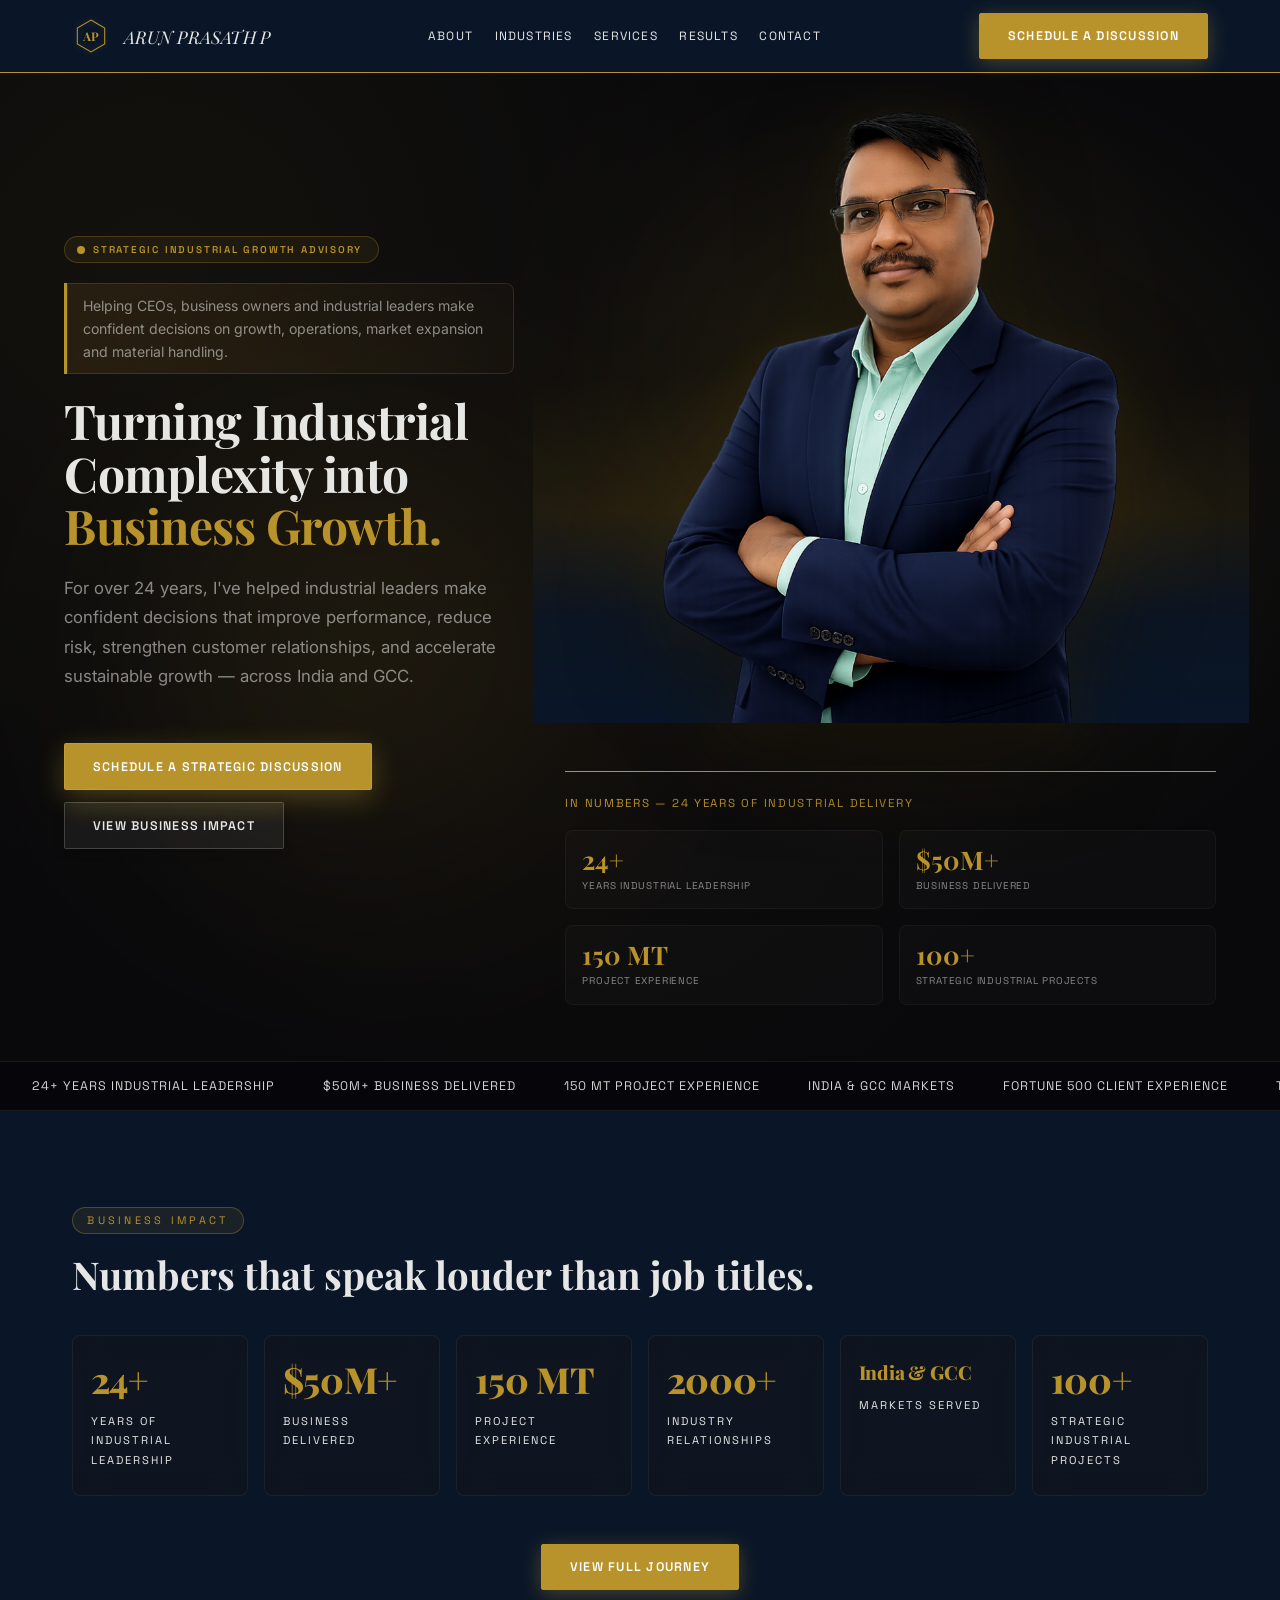
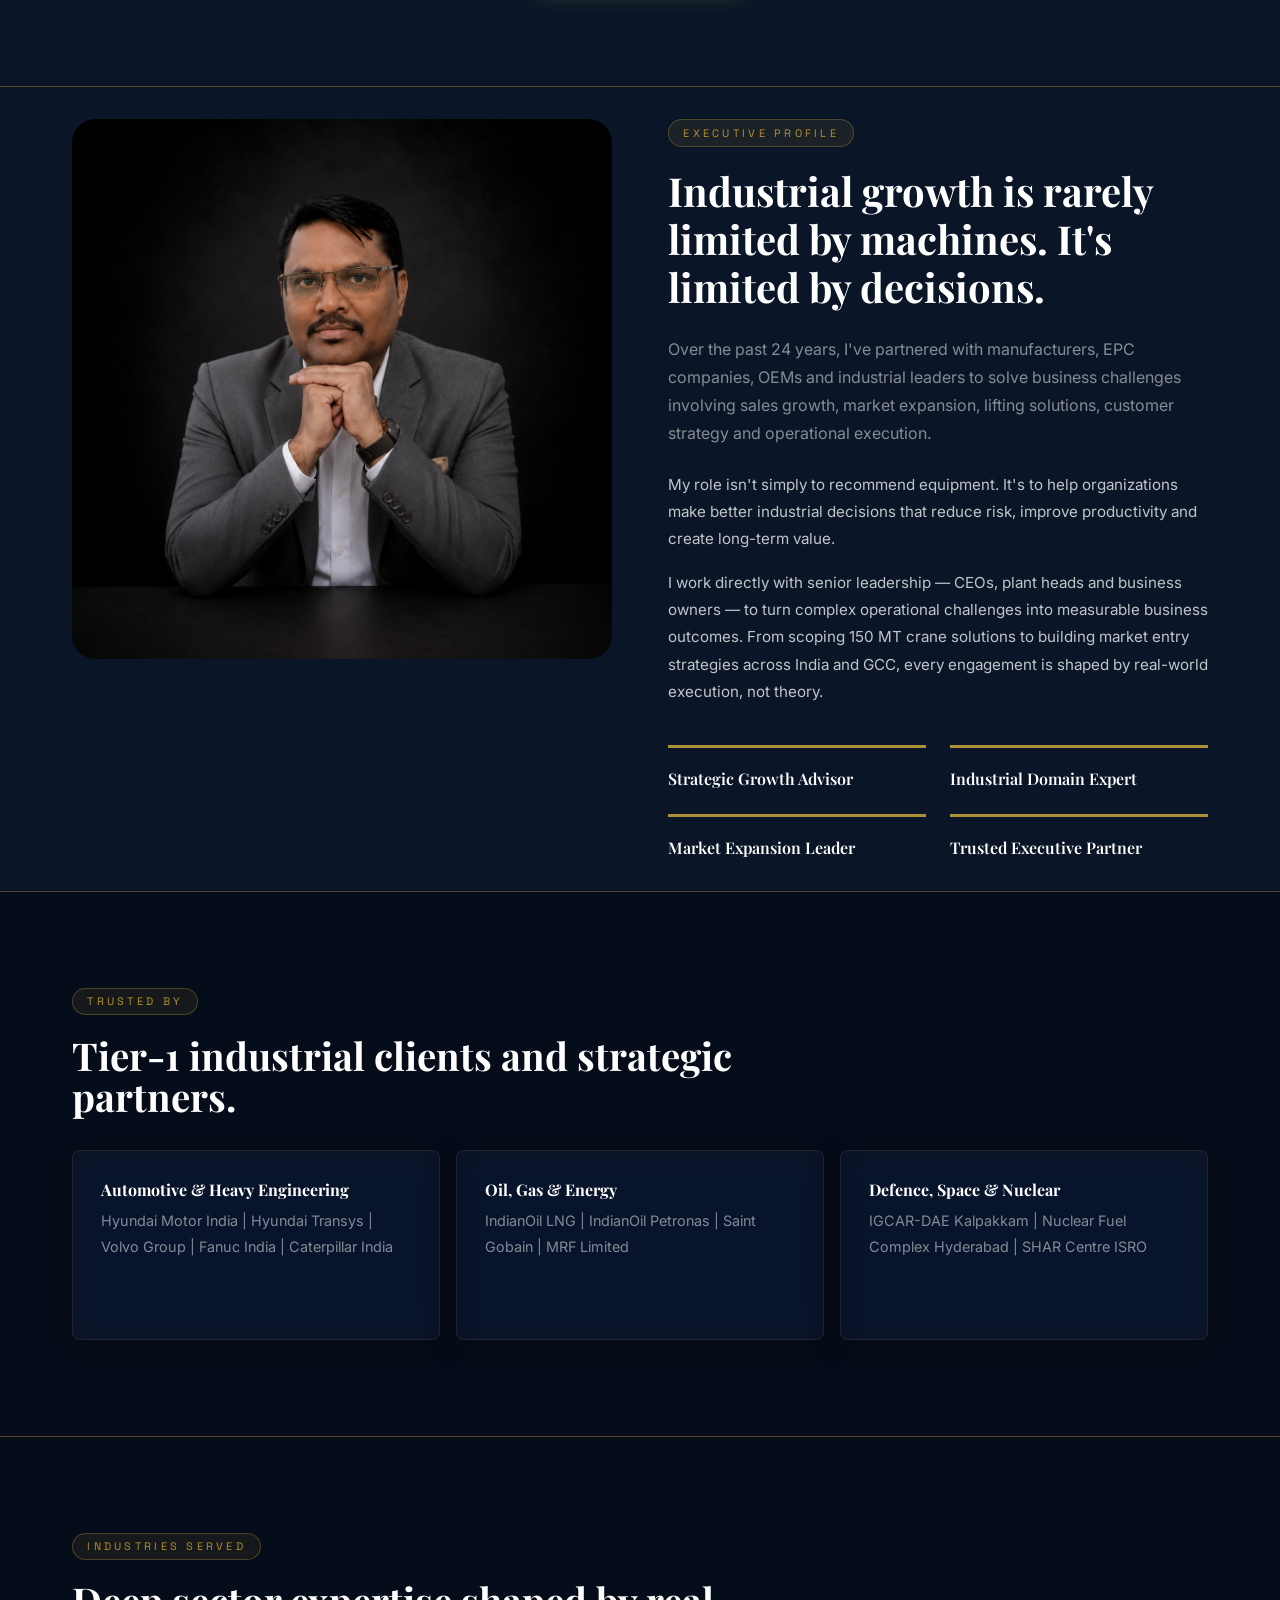
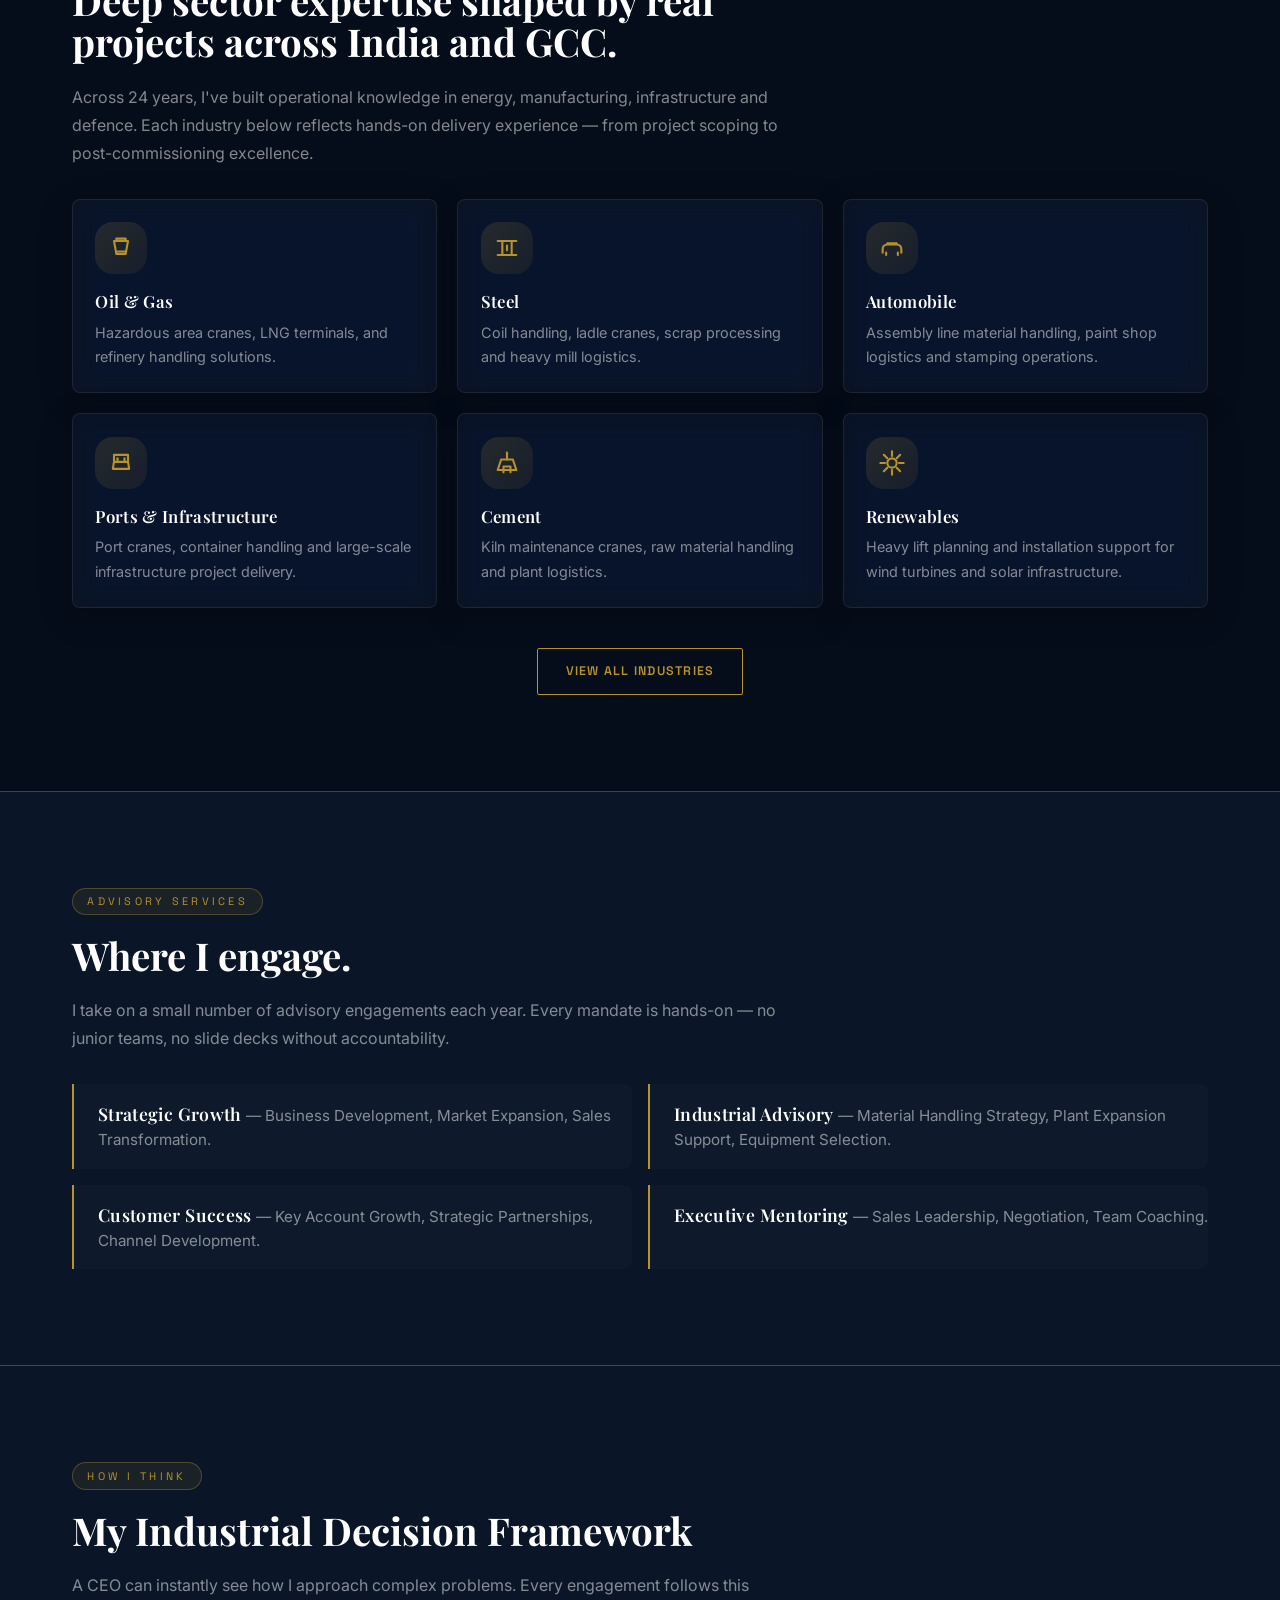
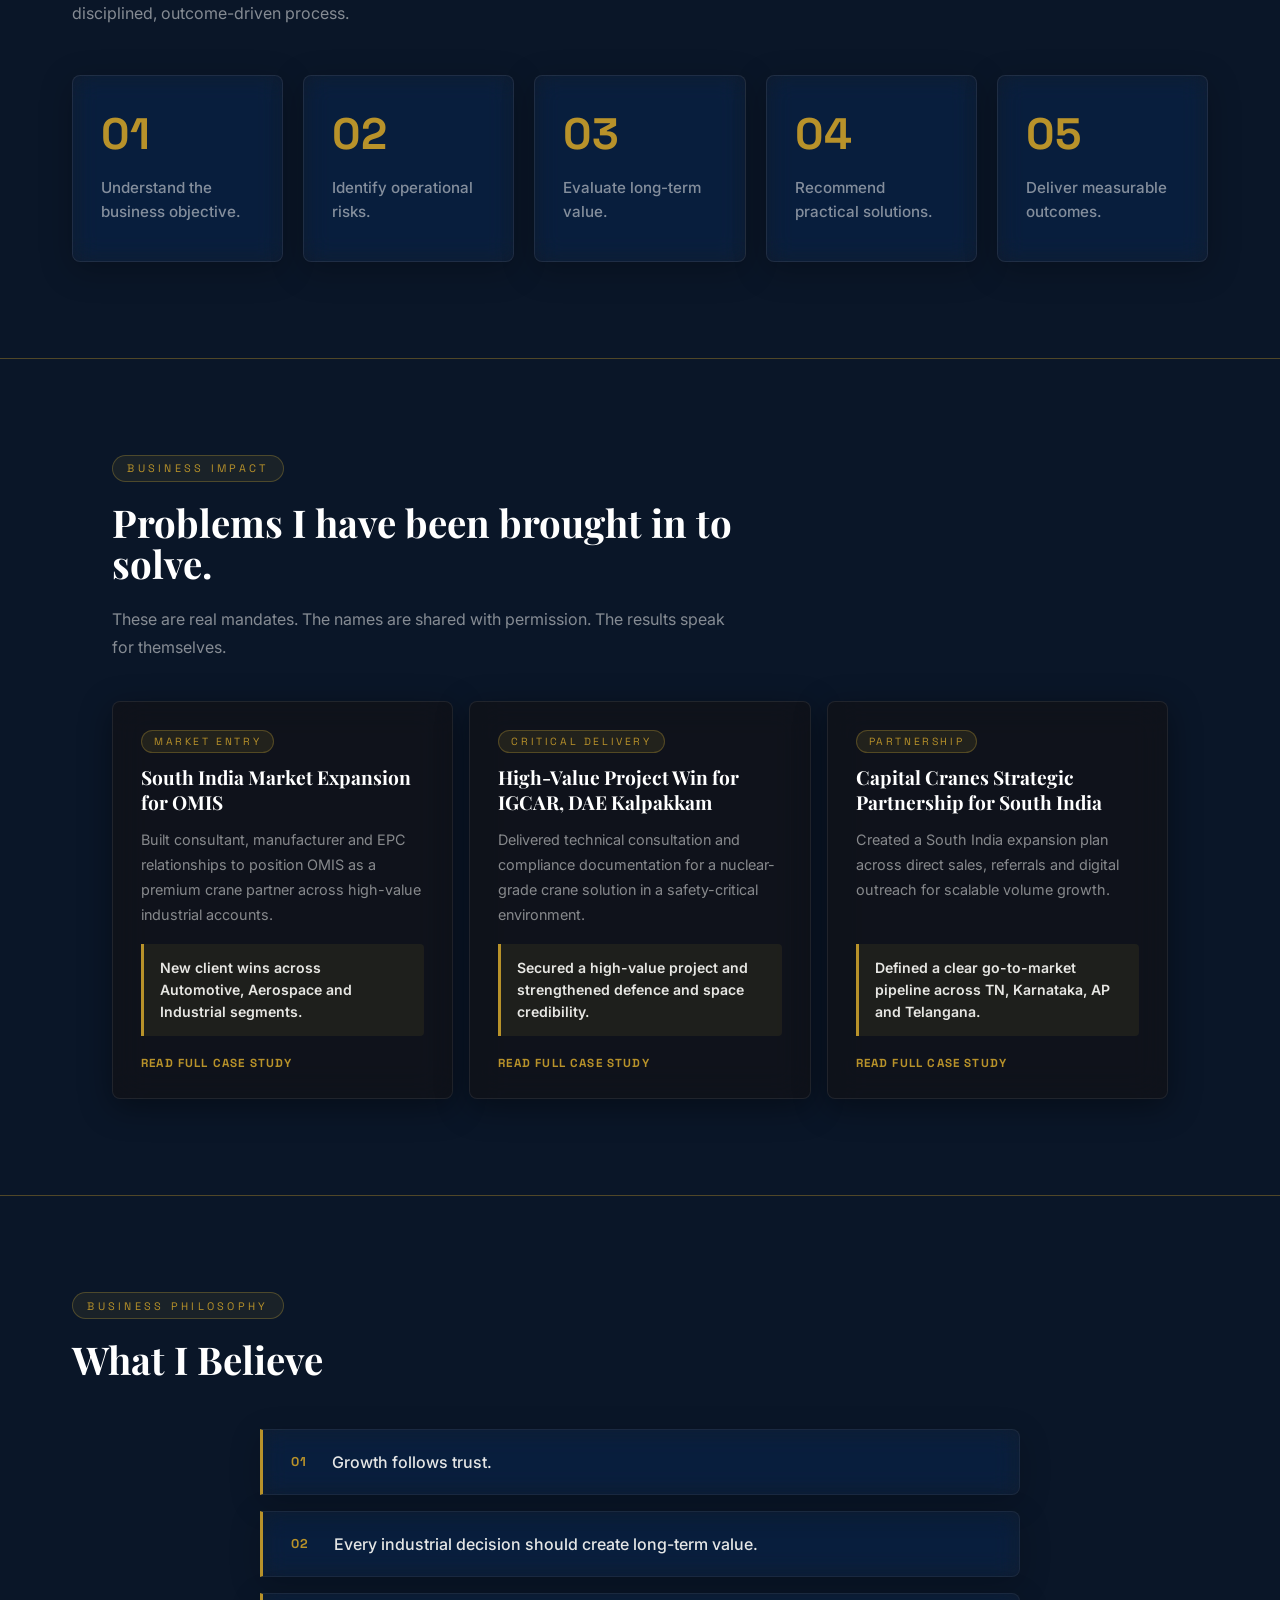
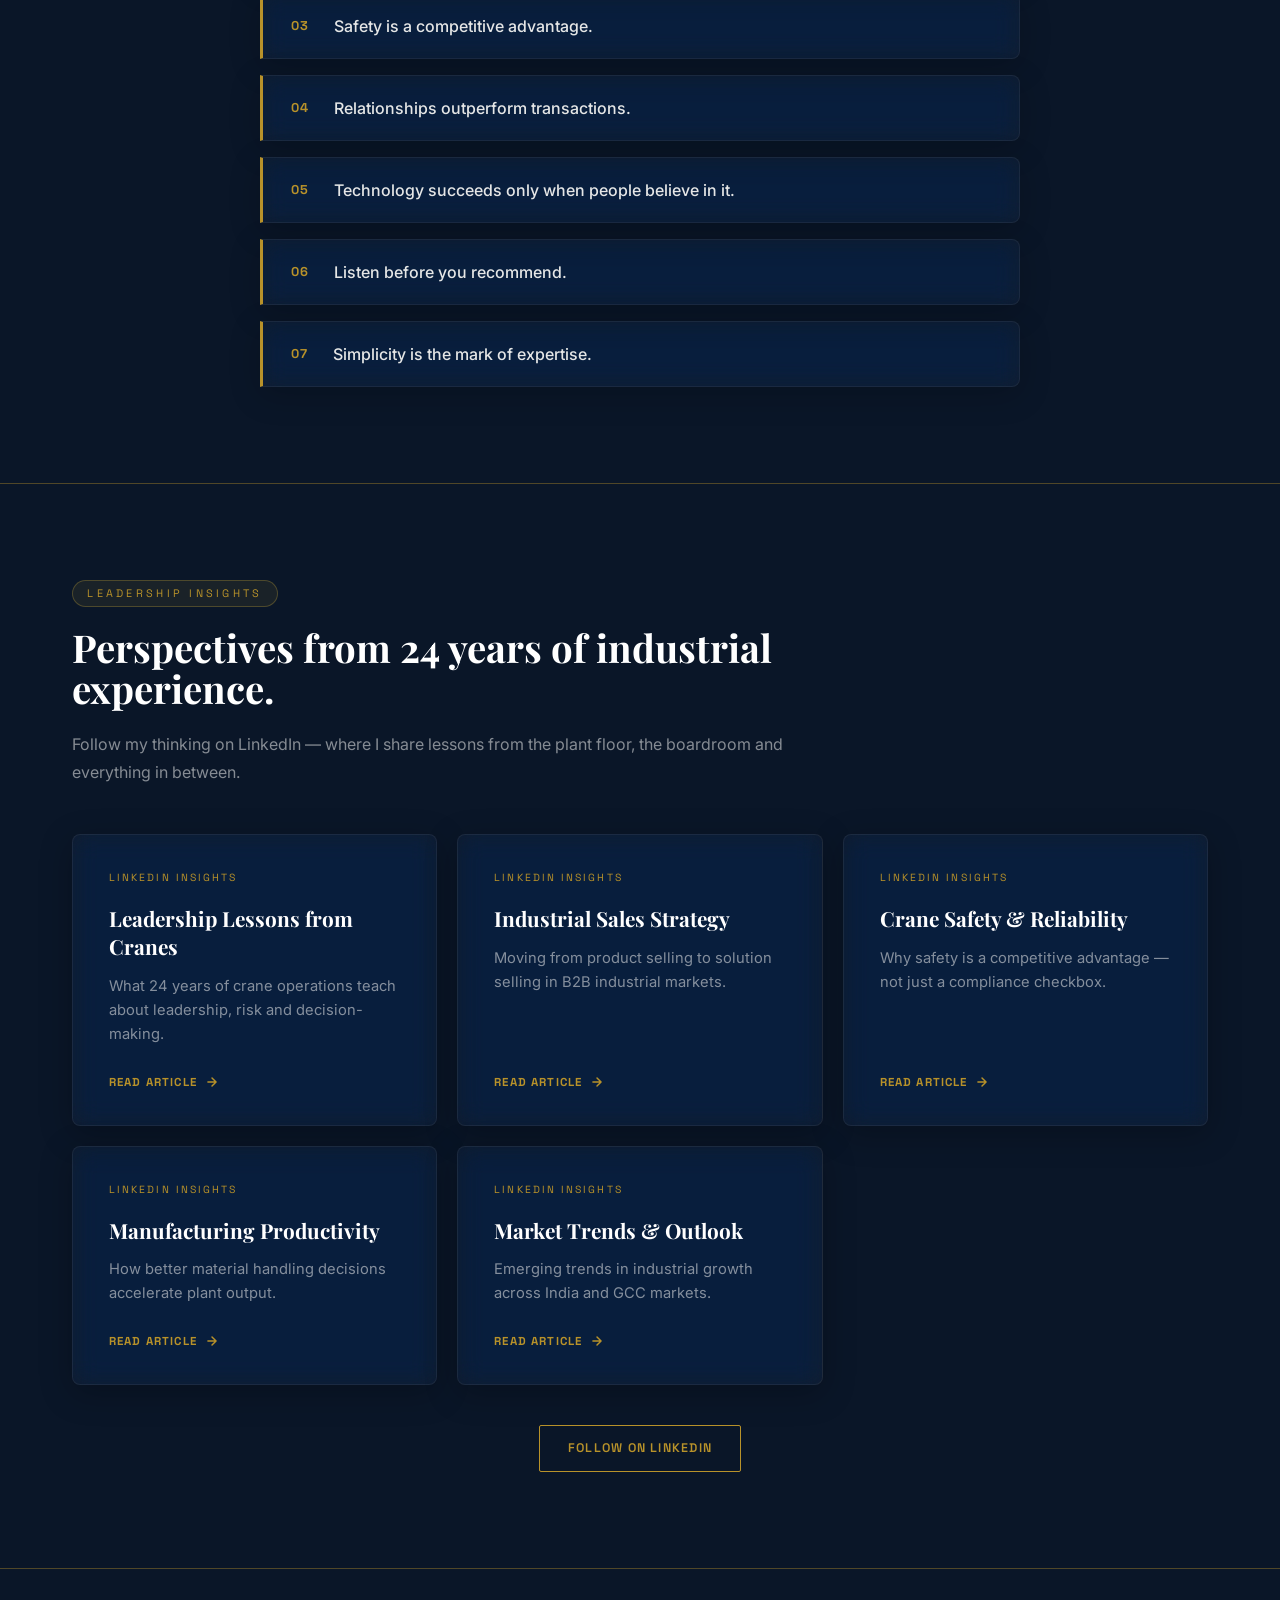
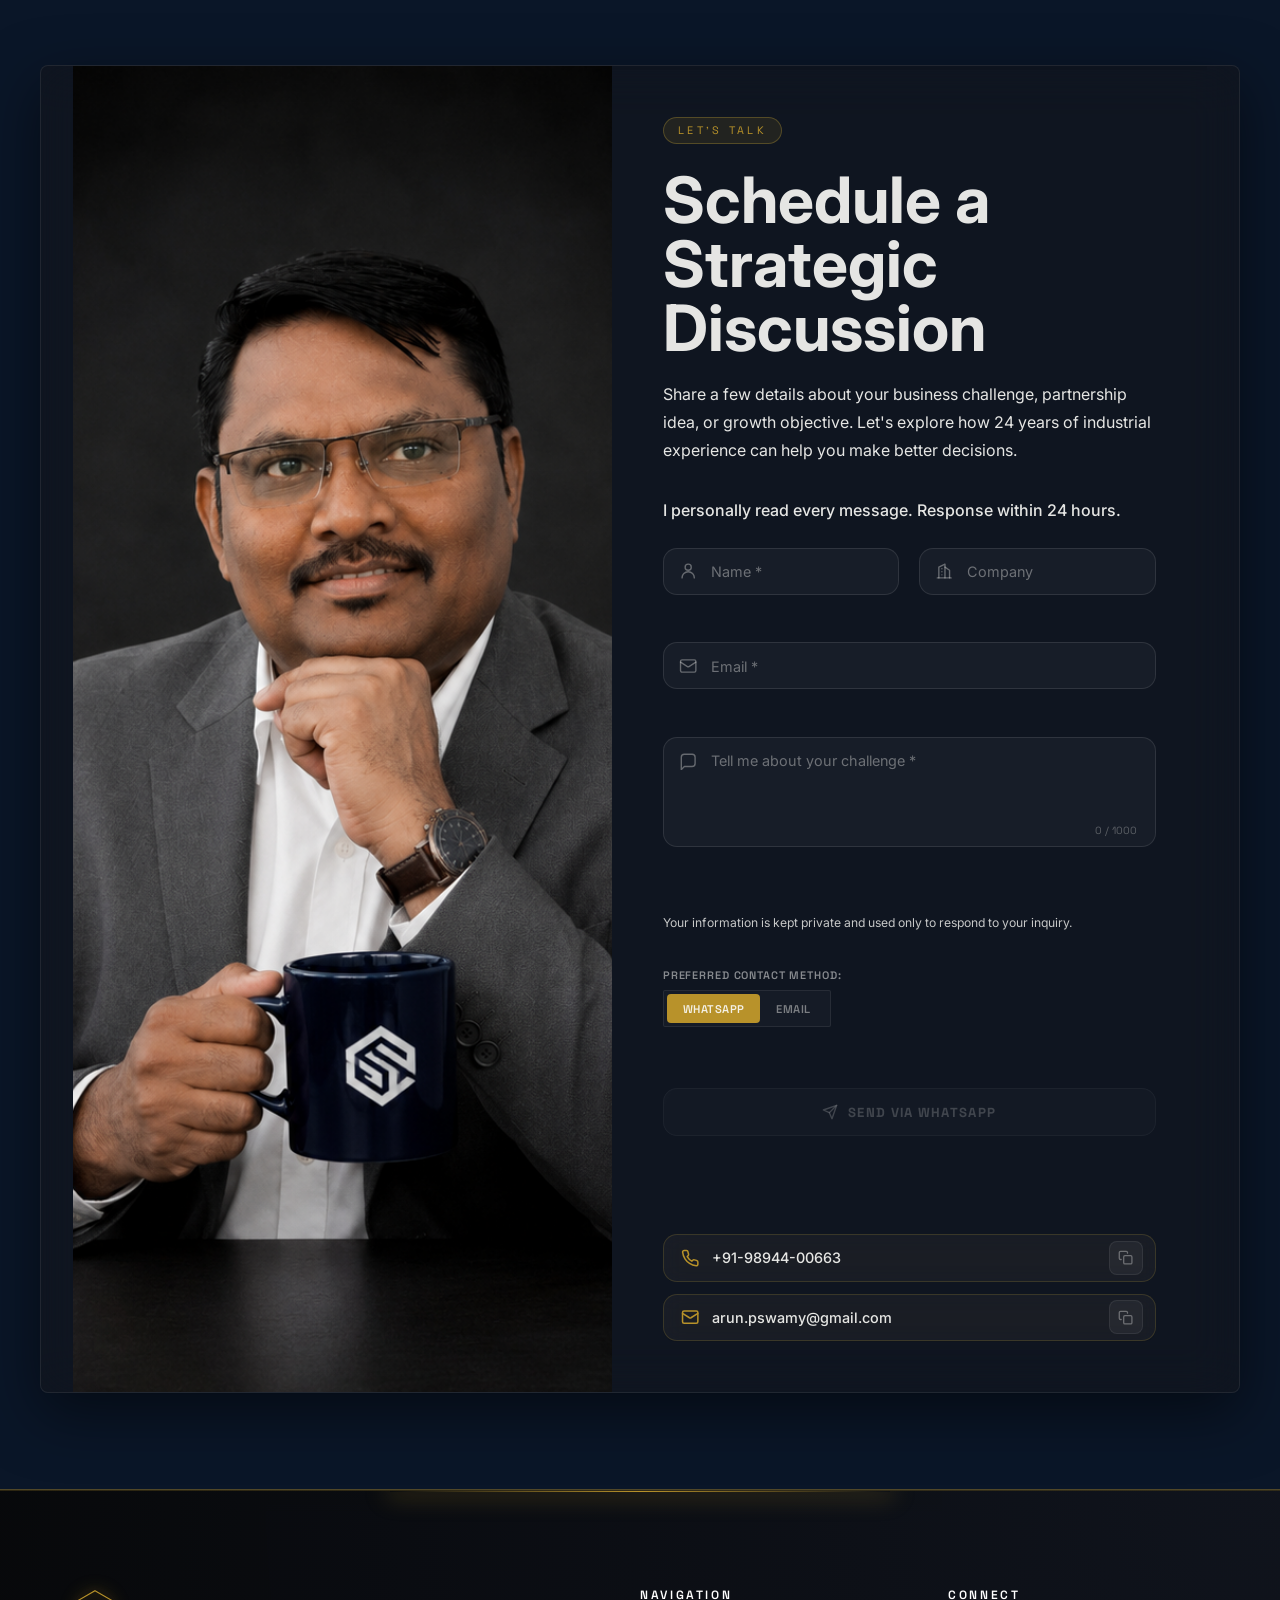
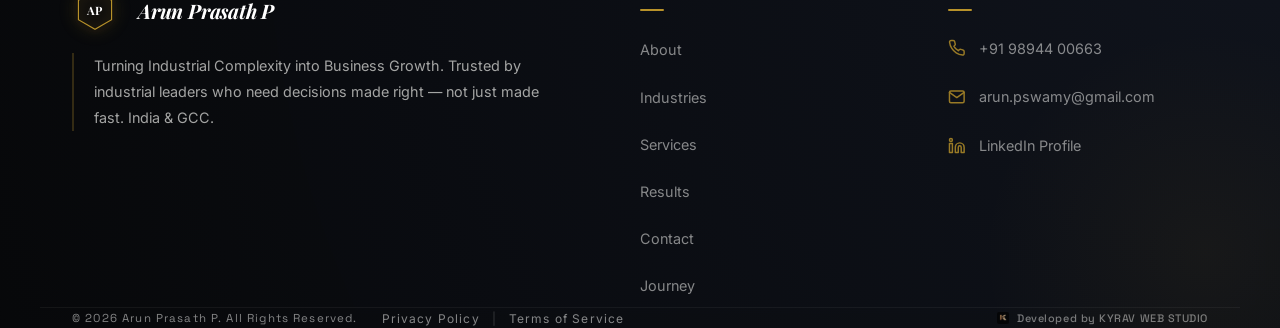
==== commit 246ed15f: "feat: add custom 404, privacy policy, and terms of service pages, and integrate links in footer" ====
--- a/index.html
+++ b/index.html
@@ -284,8 +284,8 @@
             <div class="timeline-marker" aria-hidden="true"></div>
             <div class="timeline-card">
               <div class="timeline-meta">
-                <img class="timeline-logo" src="assets/images/logo/k2-cranes-logo.jpg" alt="K2 Cranes logo" width="90" height="44"
-                  loading="lazy" decoding="async" />
+                <img class="timeline-logo" src="assets/images/logo/k2-cranes-logo.jpg" alt="K2 Cranes logo" width="90"
+                  height="44" loading="lazy" decoding="async" />
                 <span class="timeline-date">2017 – 2018</span>
               </div>
               <div class="timeline-details">
@@ -299,8 +299,8 @@
             <div class="timeline-marker" aria-hidden="true"></div>
             <div class="timeline-card">
               <div class="timeline-meta">
-                <img class="timeline-logo" src="assets/images/logo/bradys-logo.jpg" alt="Bradys logo" width="90" height="44"
-                  loading="lazy" decoding="async" />
+                <img class="timeline-logo" src="assets/images/logo/bradys-logo.jpg" alt="Bradys logo" width="90"
+                  height="44" loading="lazy" decoding="async" />
                 <span class="timeline-date">2015 – 2017</span>
               </div>
               <div class="timeline-details">
@@ -315,8 +315,8 @@
             <div class="timeline-marker" aria-hidden="true"></div>
             <div class="timeline-card">
               <div class="timeline-meta">
-                <img class="timeline-logo" src="assets/images/logo/electromech-logo.jpg" alt="ElectroMech logo" width="90"
-                  height="44" loading="lazy" decoding="async" />
+                <img class="timeline-logo" src="assets/images/logo/electromech-logo.jpg" alt="ElectroMech logo"
+                  width="90" height="44" loading="lazy" decoding="async" />
                 <span class="timeline-date">2011 – 2014</span>
               </div>
               <div class="timeline-details">
@@ -332,8 +332,8 @@
             <div class="timeline-marker" aria-hidden="true"></div>
             <div class="timeline-card">
               <div class="timeline-meta">
-                <img class="timeline-logo" src="assets/images/logo/electromech-logo.jpg" alt="ElectroMech logo" width="90"
-                  height="44" loading="lazy" decoding="async" />
+                <img class="timeline-logo" src="assets/images/logo/electromech-logo.jpg" alt="ElectroMech logo"
+                  width="90" height="44" loading="lazy" decoding="async" />
                 <span class="timeline-date">2008 – 2011</span>
               </div>
               <div class="timeline-details">
@@ -409,8 +409,9 @@
           <div class="about-photo-shell">
             <div class="photo-card">
               <div class="photo-placeholder">
-                <img src="assets/images/ap-headshot.png" alt="Arun Prasath P — Strategic Industrial Growth Advisor headshot"
-                  width="500" height="625" loading="lazy" decoding="async" />
+                <img src="assets/images/ap-headshot.png"
+                  alt="Arun Prasath P — Strategic Industrial Growth Advisor headshot" width="500" height="625"
+                  loading="lazy" decoding="async" />
               </div>
             </div>
           </div>
@@ -1163,7 +1164,14 @@
       </div>
     </div>
     <div class="container footer-bottom">
-      <p>&copy; 2026 Arun Prasath P. All Rights Reserved.</p>
+      <div class="footer-bottom-info">
+        <p>&copy; 2026 Arun Prasath P. All Rights Reserved.</p>
+        <div class="footer-legal-links">
+          <a href="privacy.html">Privacy Policy</a>
+          <span class="separator">|</span>
+          <a href="terms.html">Terms of Service</a>
+        </div>
+      </div>
       <div class="footer-meta-links">
         <span class="footer-watermark">
           <img src="assets/images/logo/kyrav-logo.png" alt="KYRAV WEB STUDIO Logo" class="watermark-logo">
--- a/assets/css/components.css
+++ b/assets/css/components.css
@@ -1897,3 +1897,40 @@
   background: rgba(255, 255, 255, 0.05);
 }
 
+/* Footer Bottom Layout & Legal Links Styling */
+.footer-bottom-info {
+  display: flex;
+  flex-wrap: wrap;
+  align-items: center;
+  gap: 1.5rem;
+}
+.footer-legal-links {
+  display: flex;
+  align-items: center;
+  gap: 0.75rem;
+  font-family: var(--font-body), sans-serif;
+  font-size: 0.75rem;
+}
+.footer-legal-links a {
+  color: var(--color-text-dimmed);
+  text-decoration: none;
+  transition: color var(--transition-fast) ease;
+}
+.footer-legal-links a:hover {
+  color: var(--color-accent);
+}
+.footer-legal-links .separator {
+  color: var(--color-text-dimmed);
+  opacity: 0.35;
+  user-select: none;
+}
+
+/* Responsive alignment for footer bottom info */
+@media (max-width: 768px) {
+  .footer-bottom-info {
+    justify-content: center;
+    text-align: center;
+    gap: 0.75rem;
+  }
+}
+
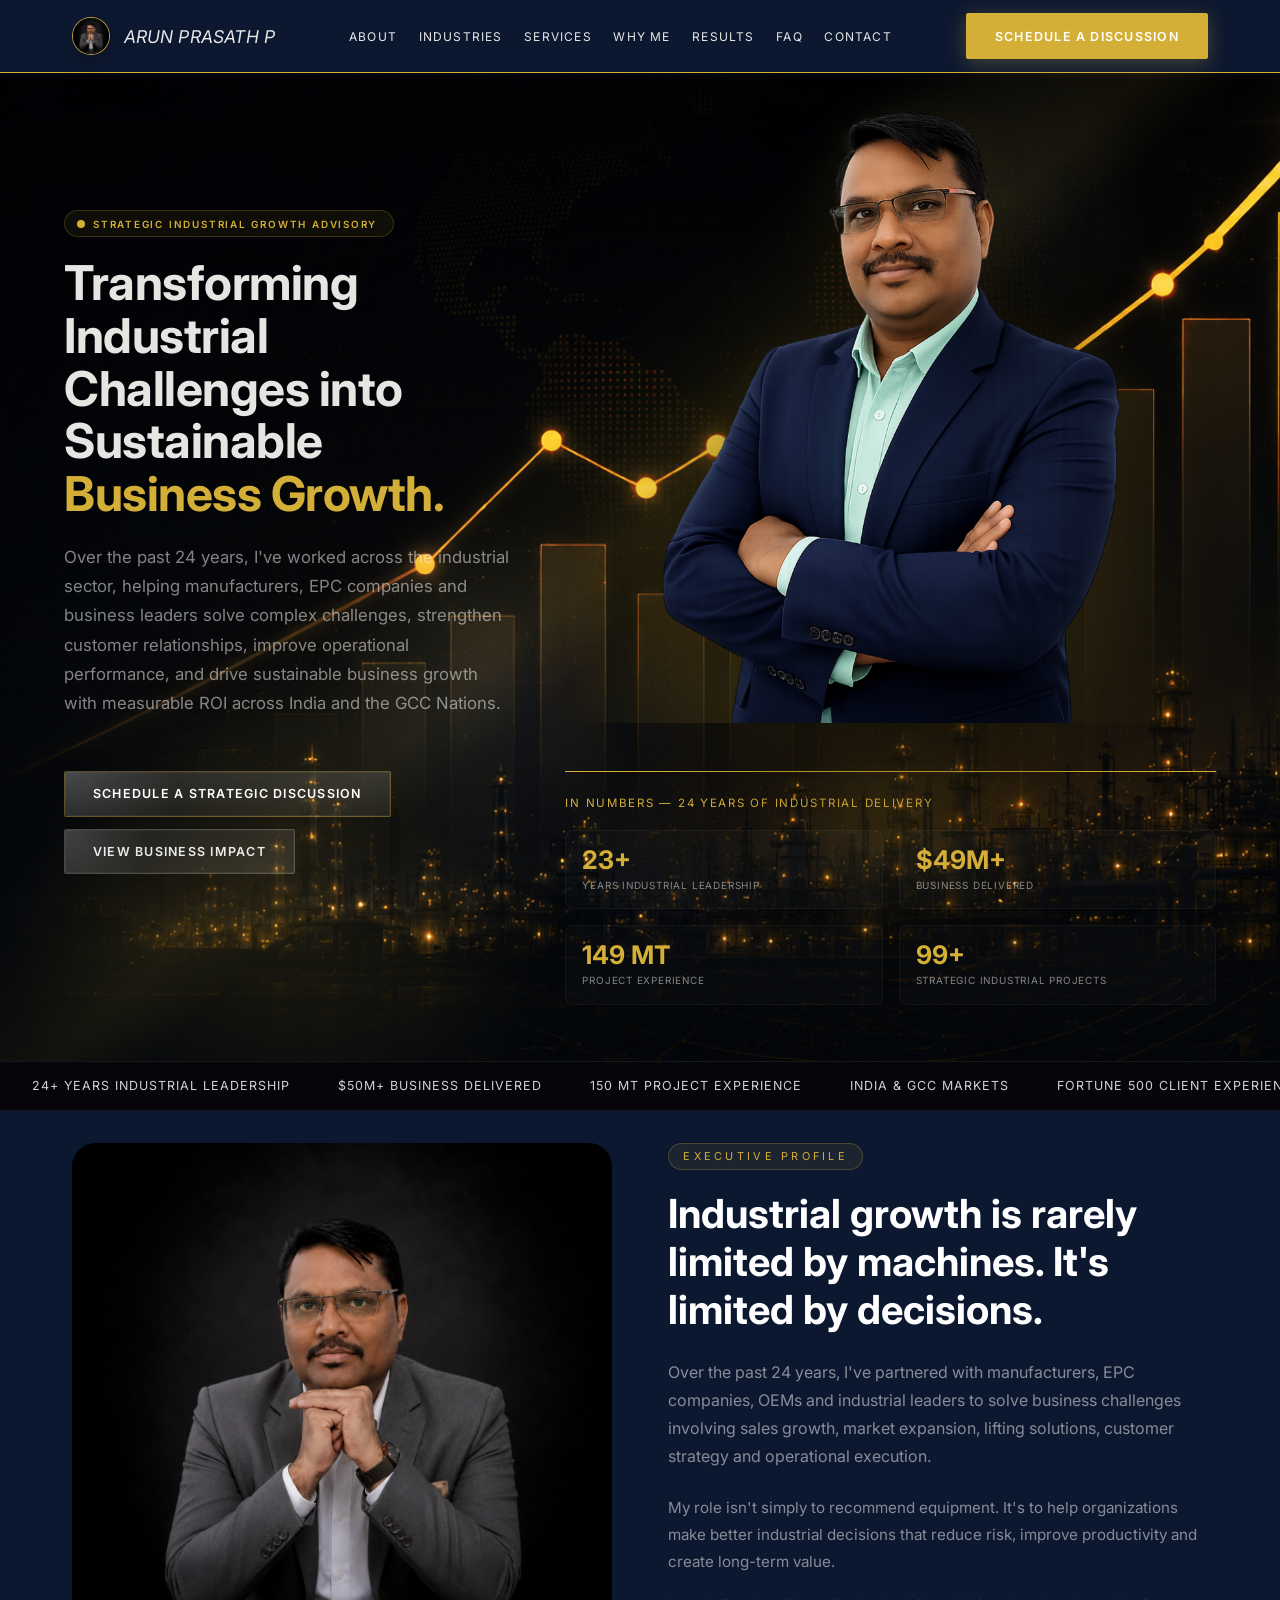
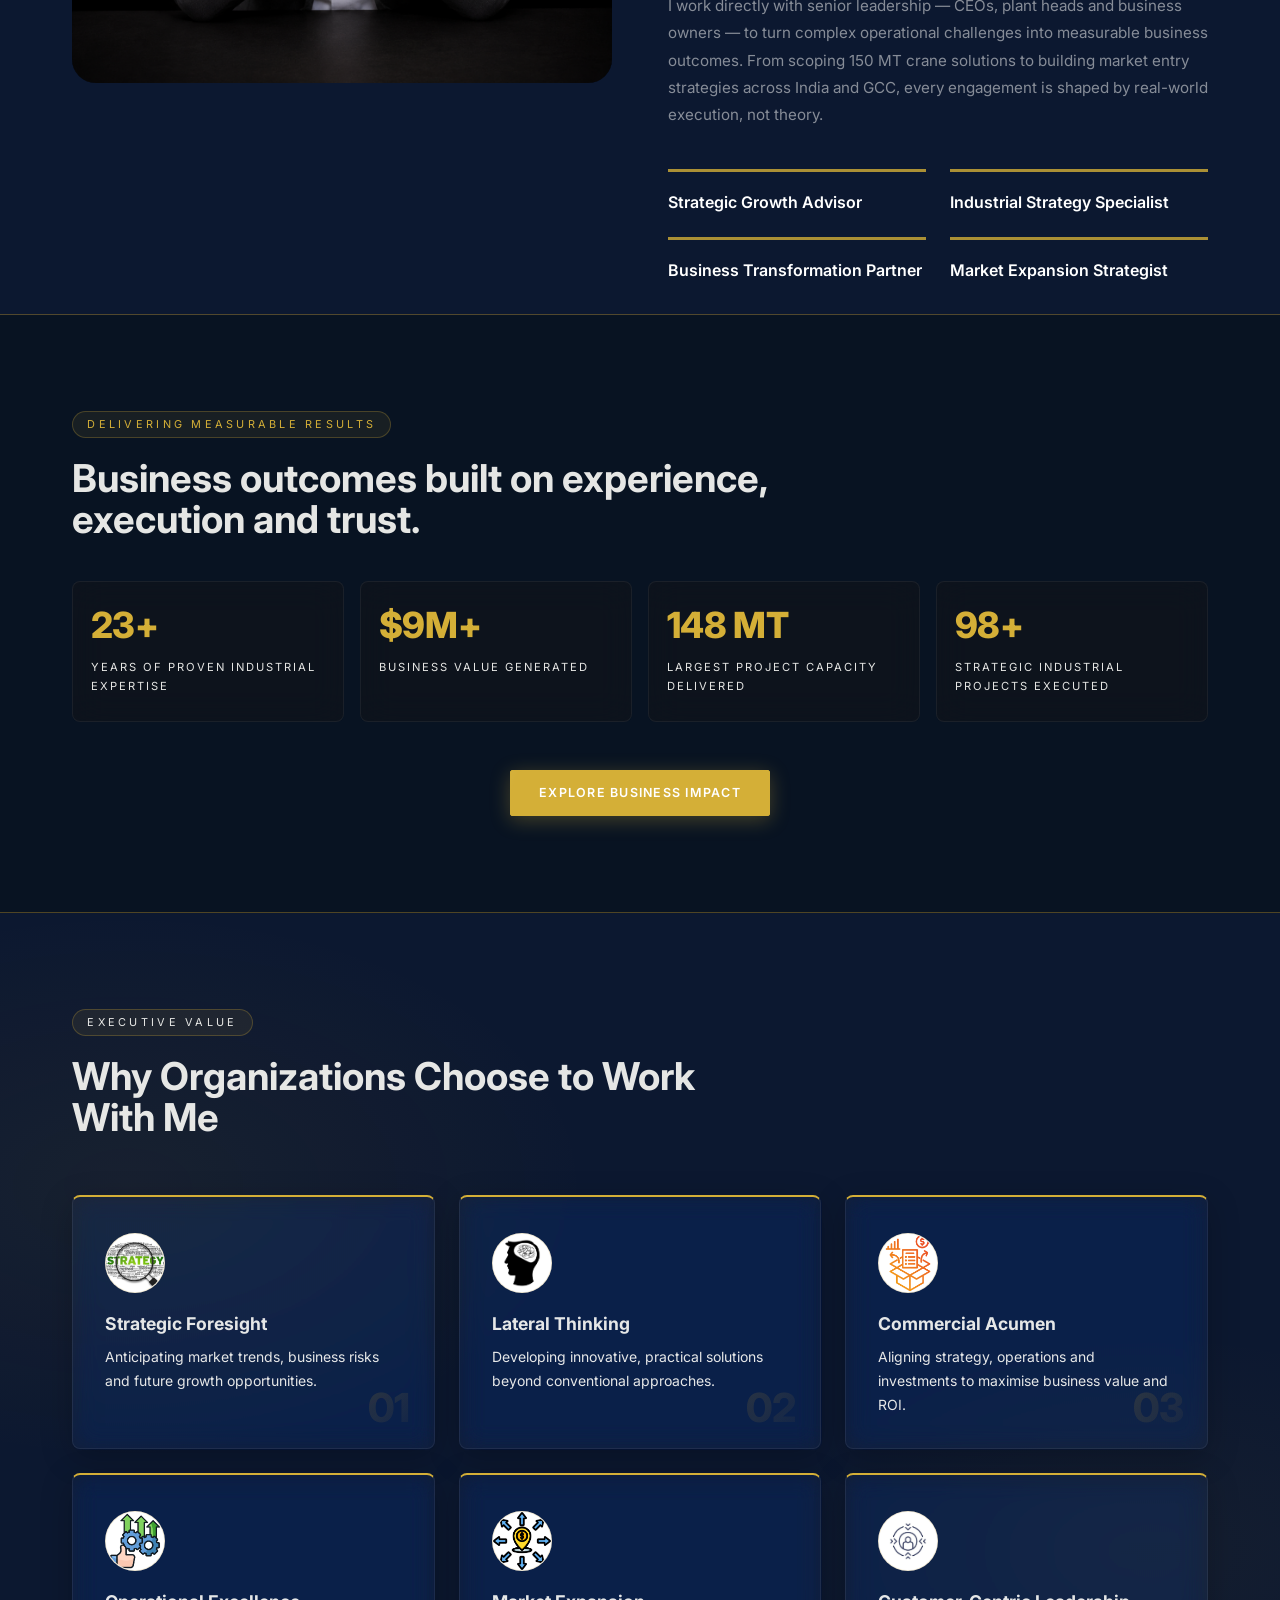
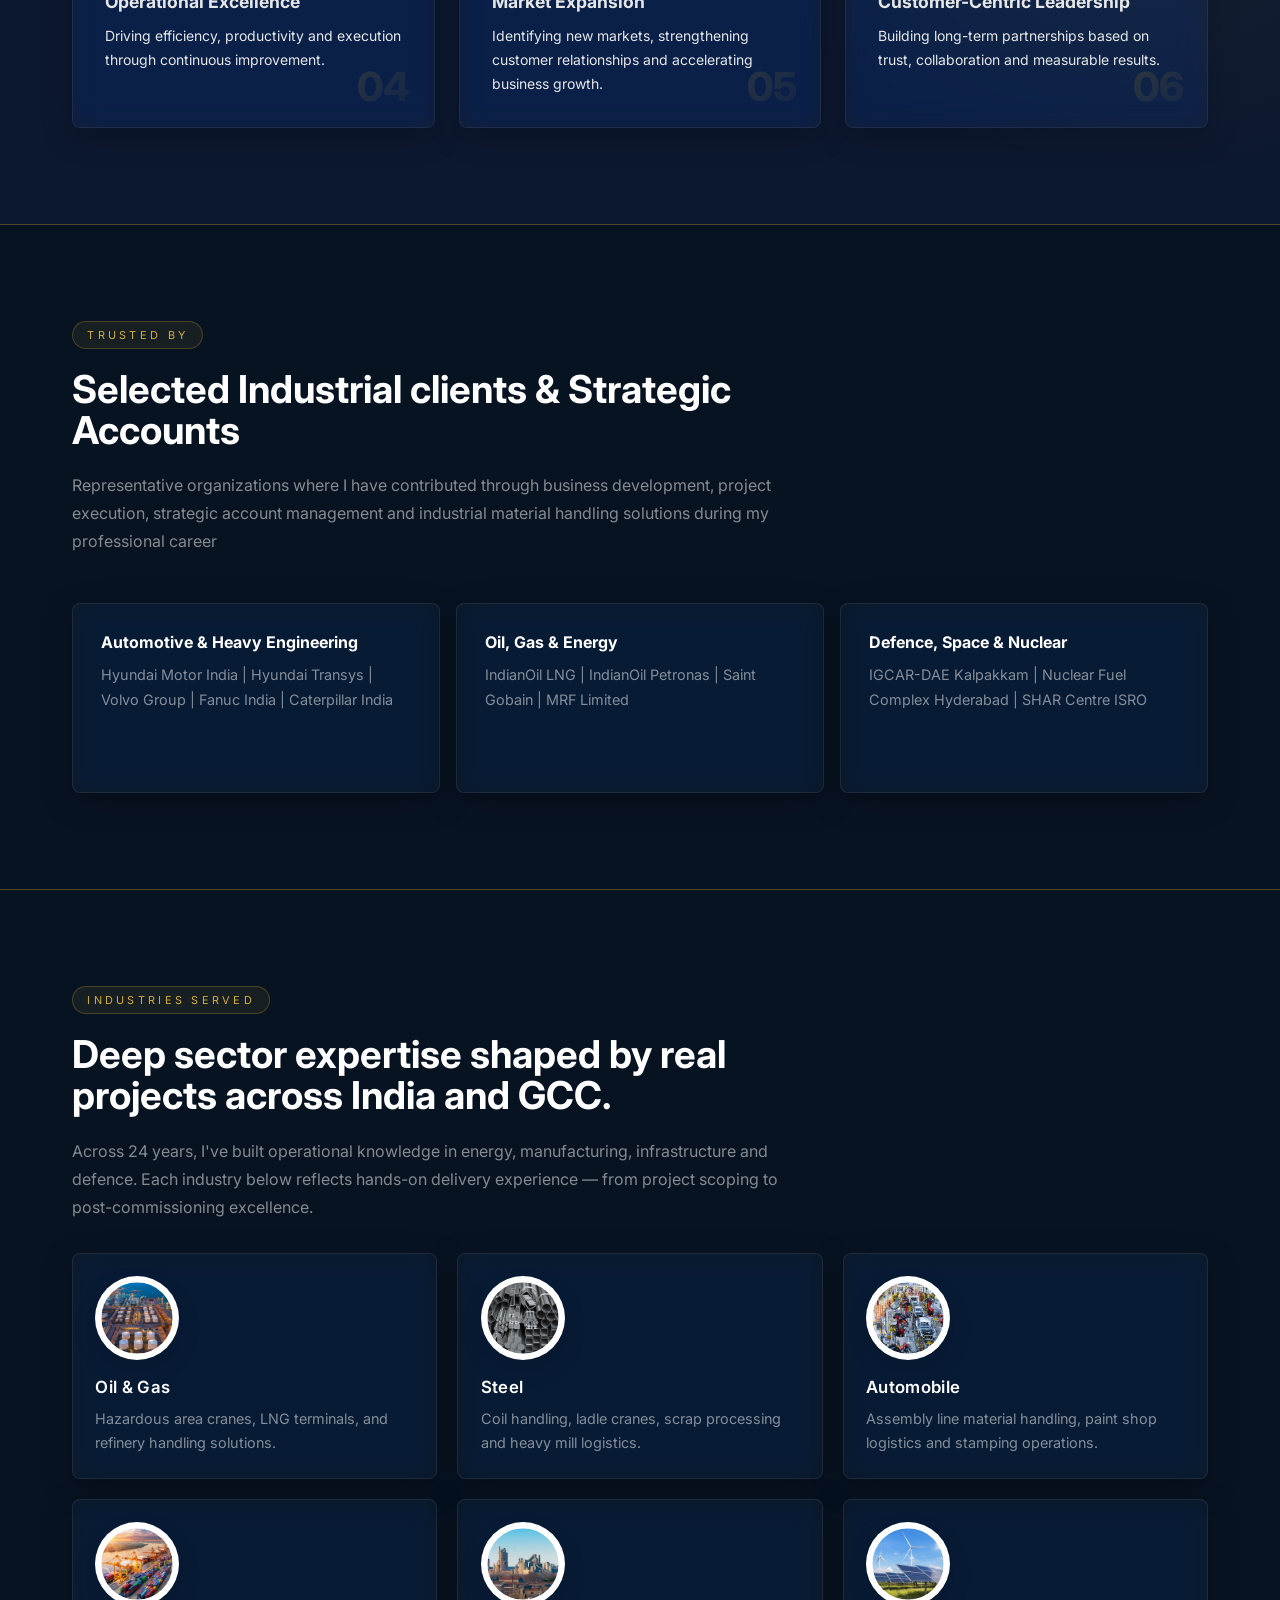
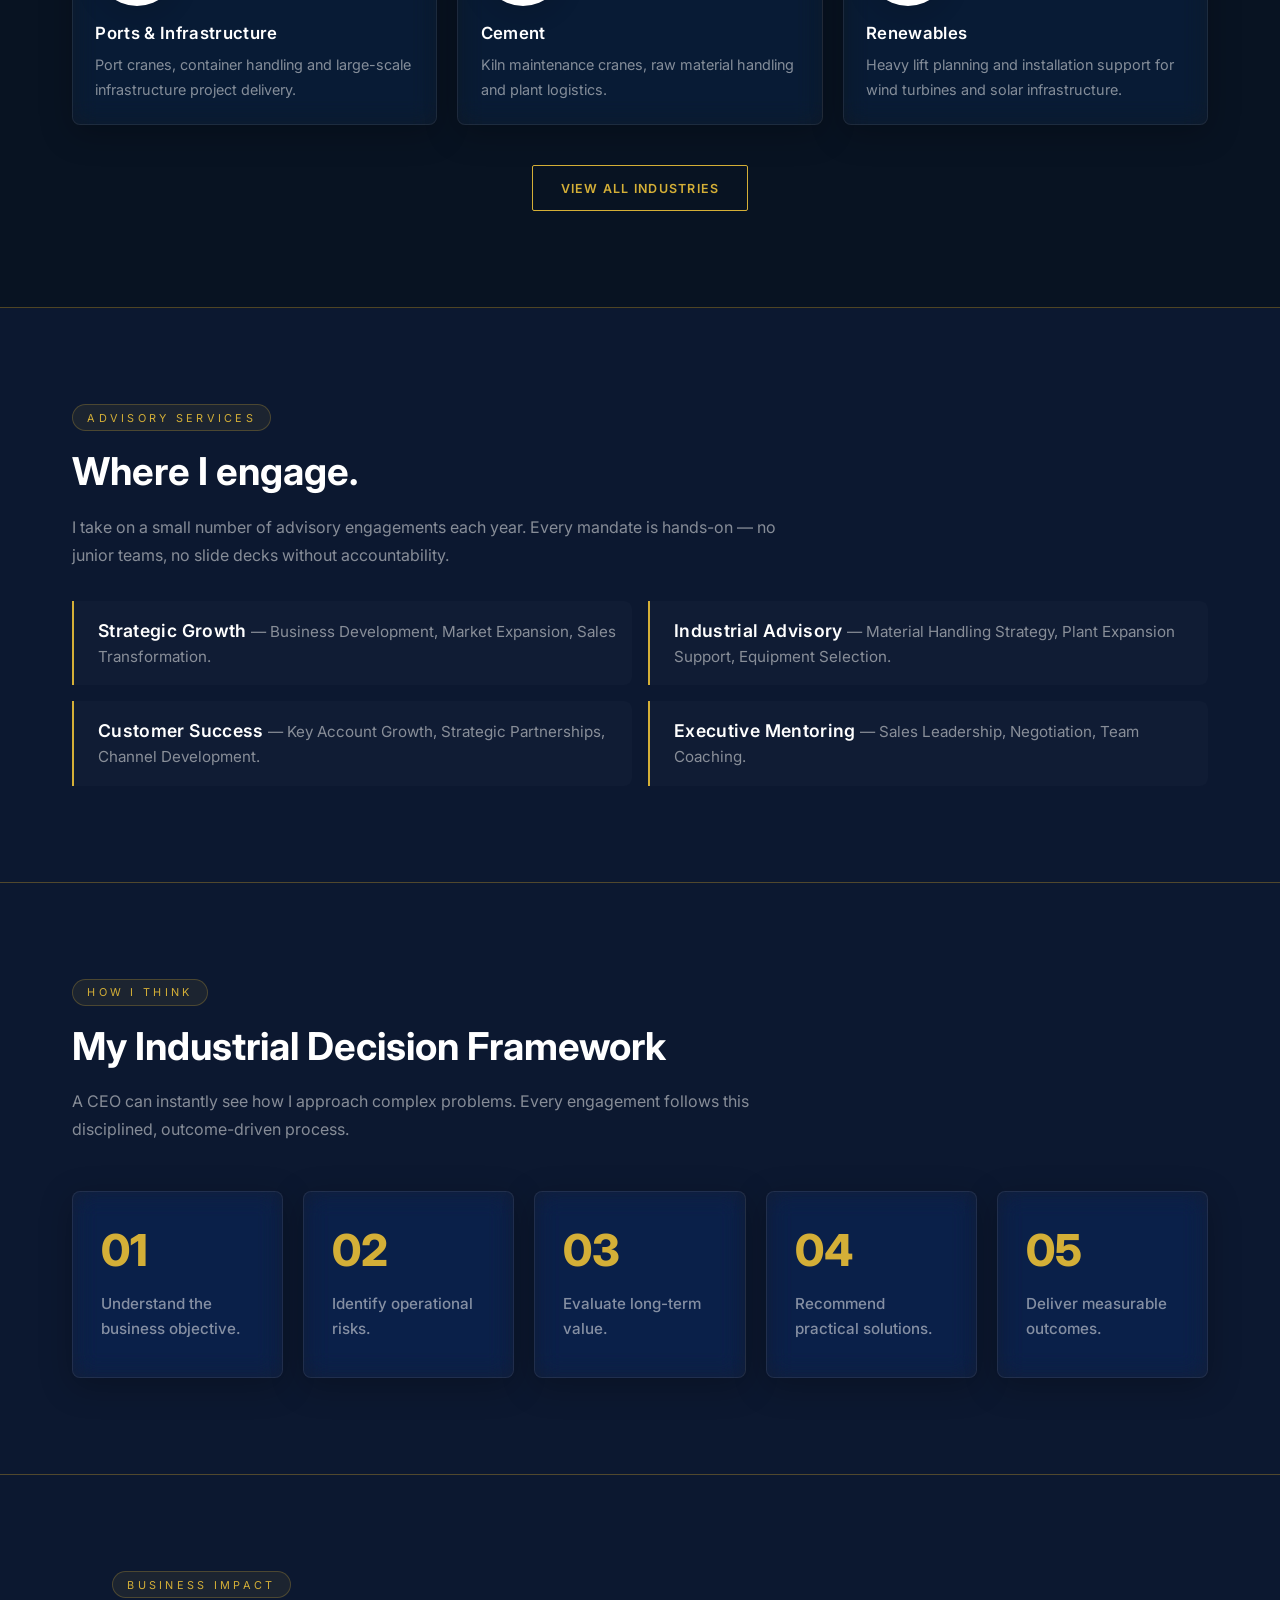
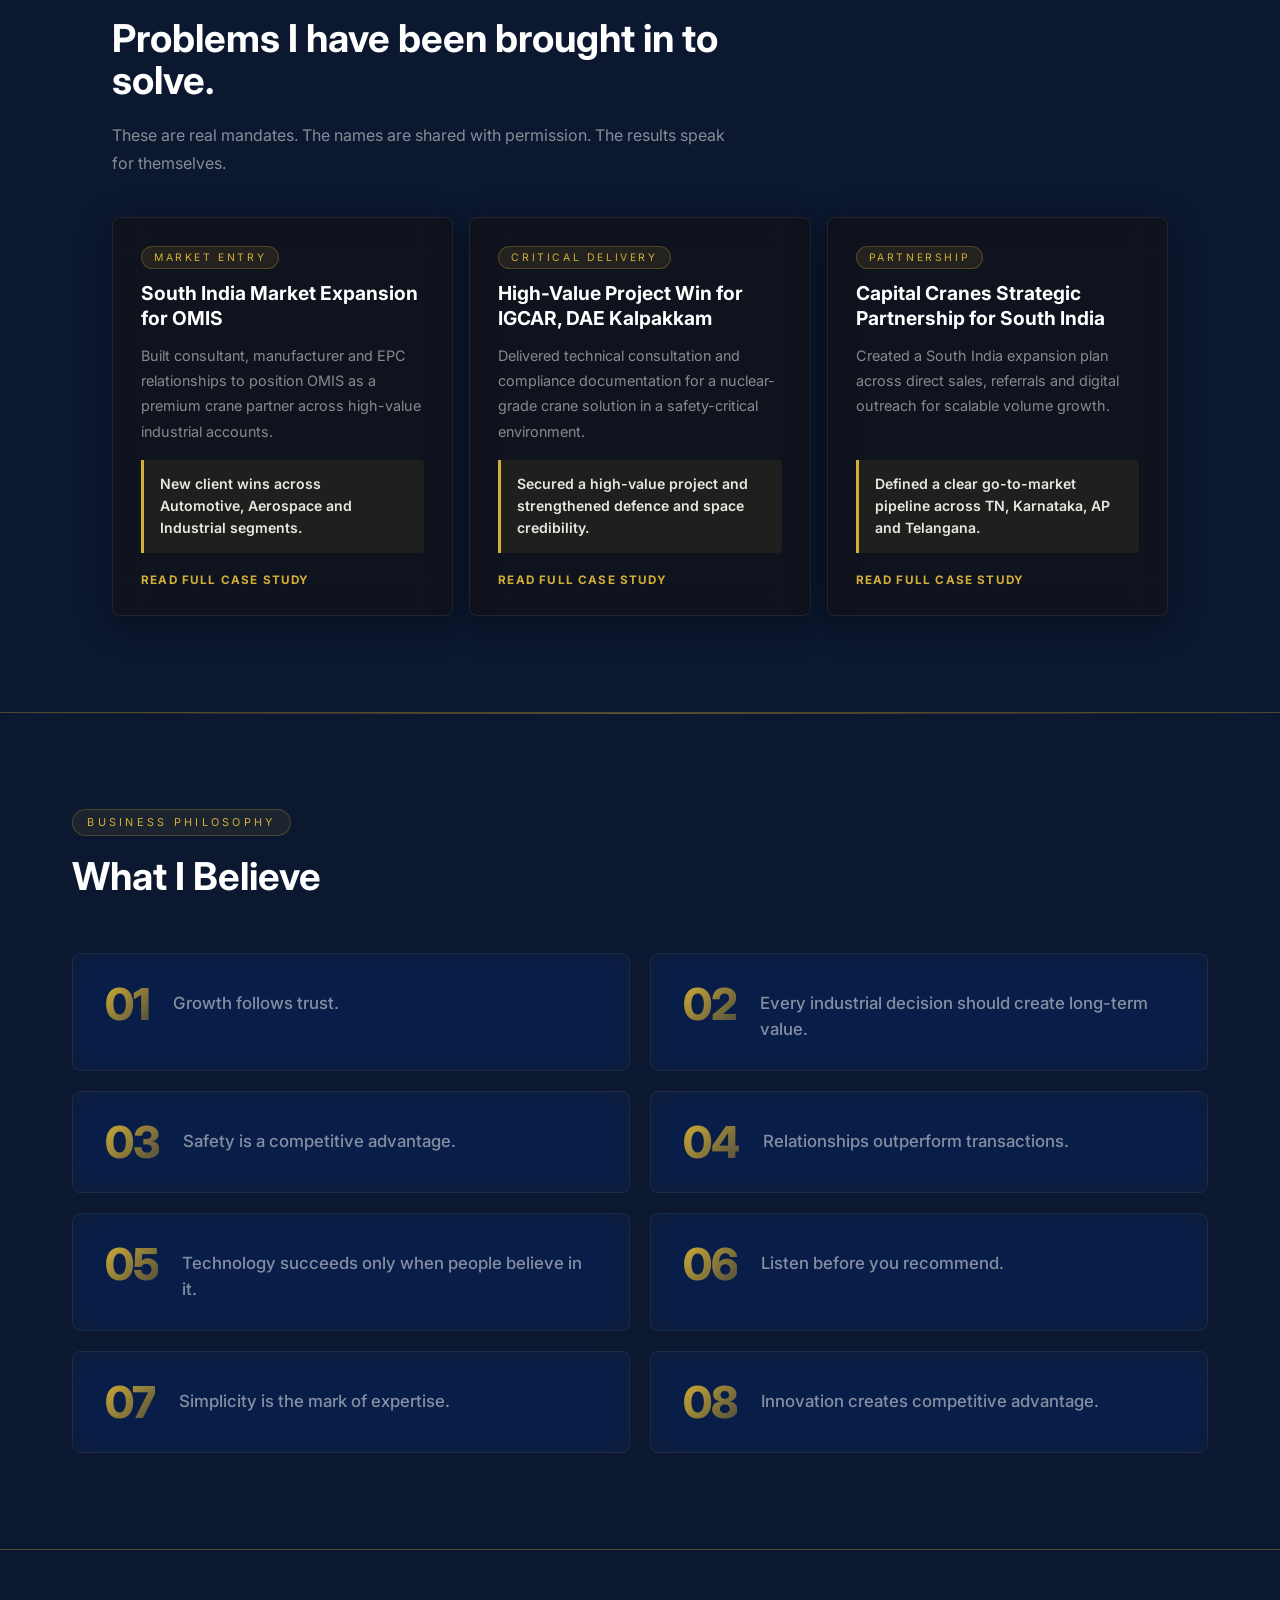
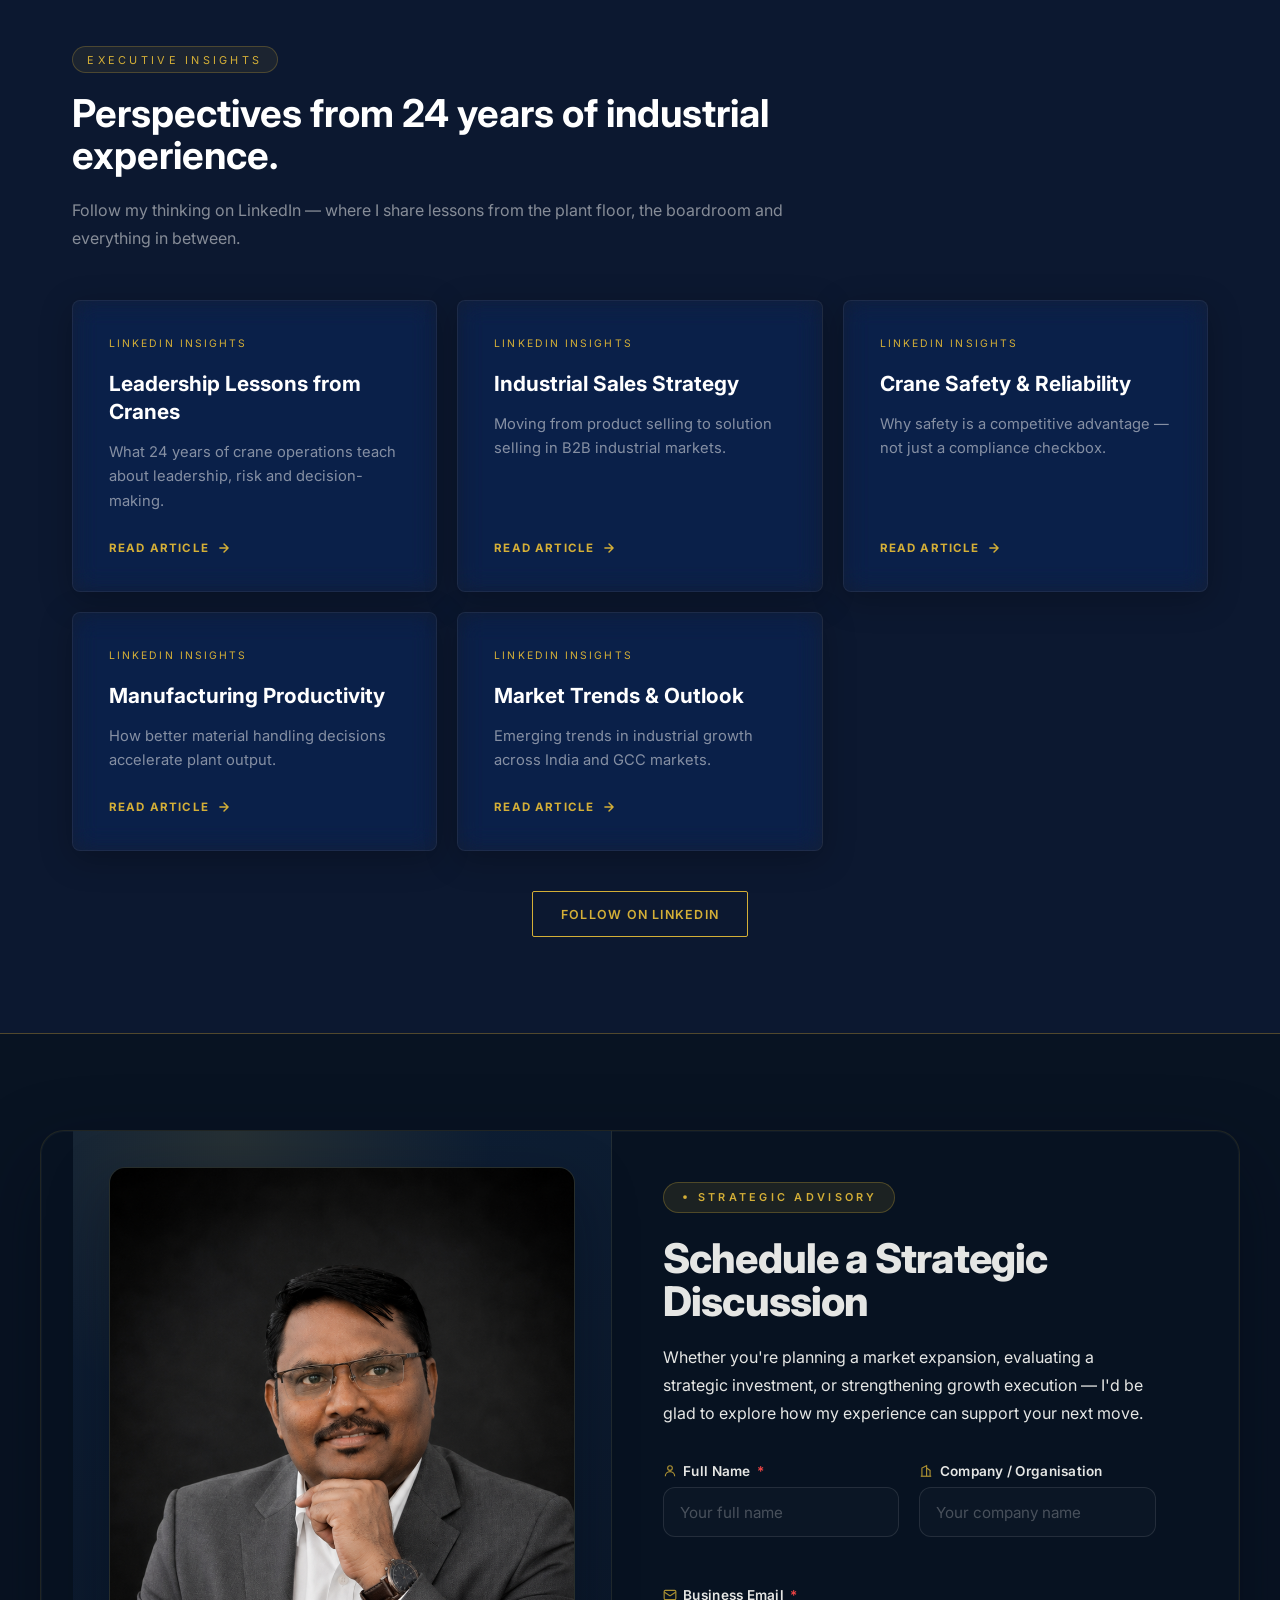
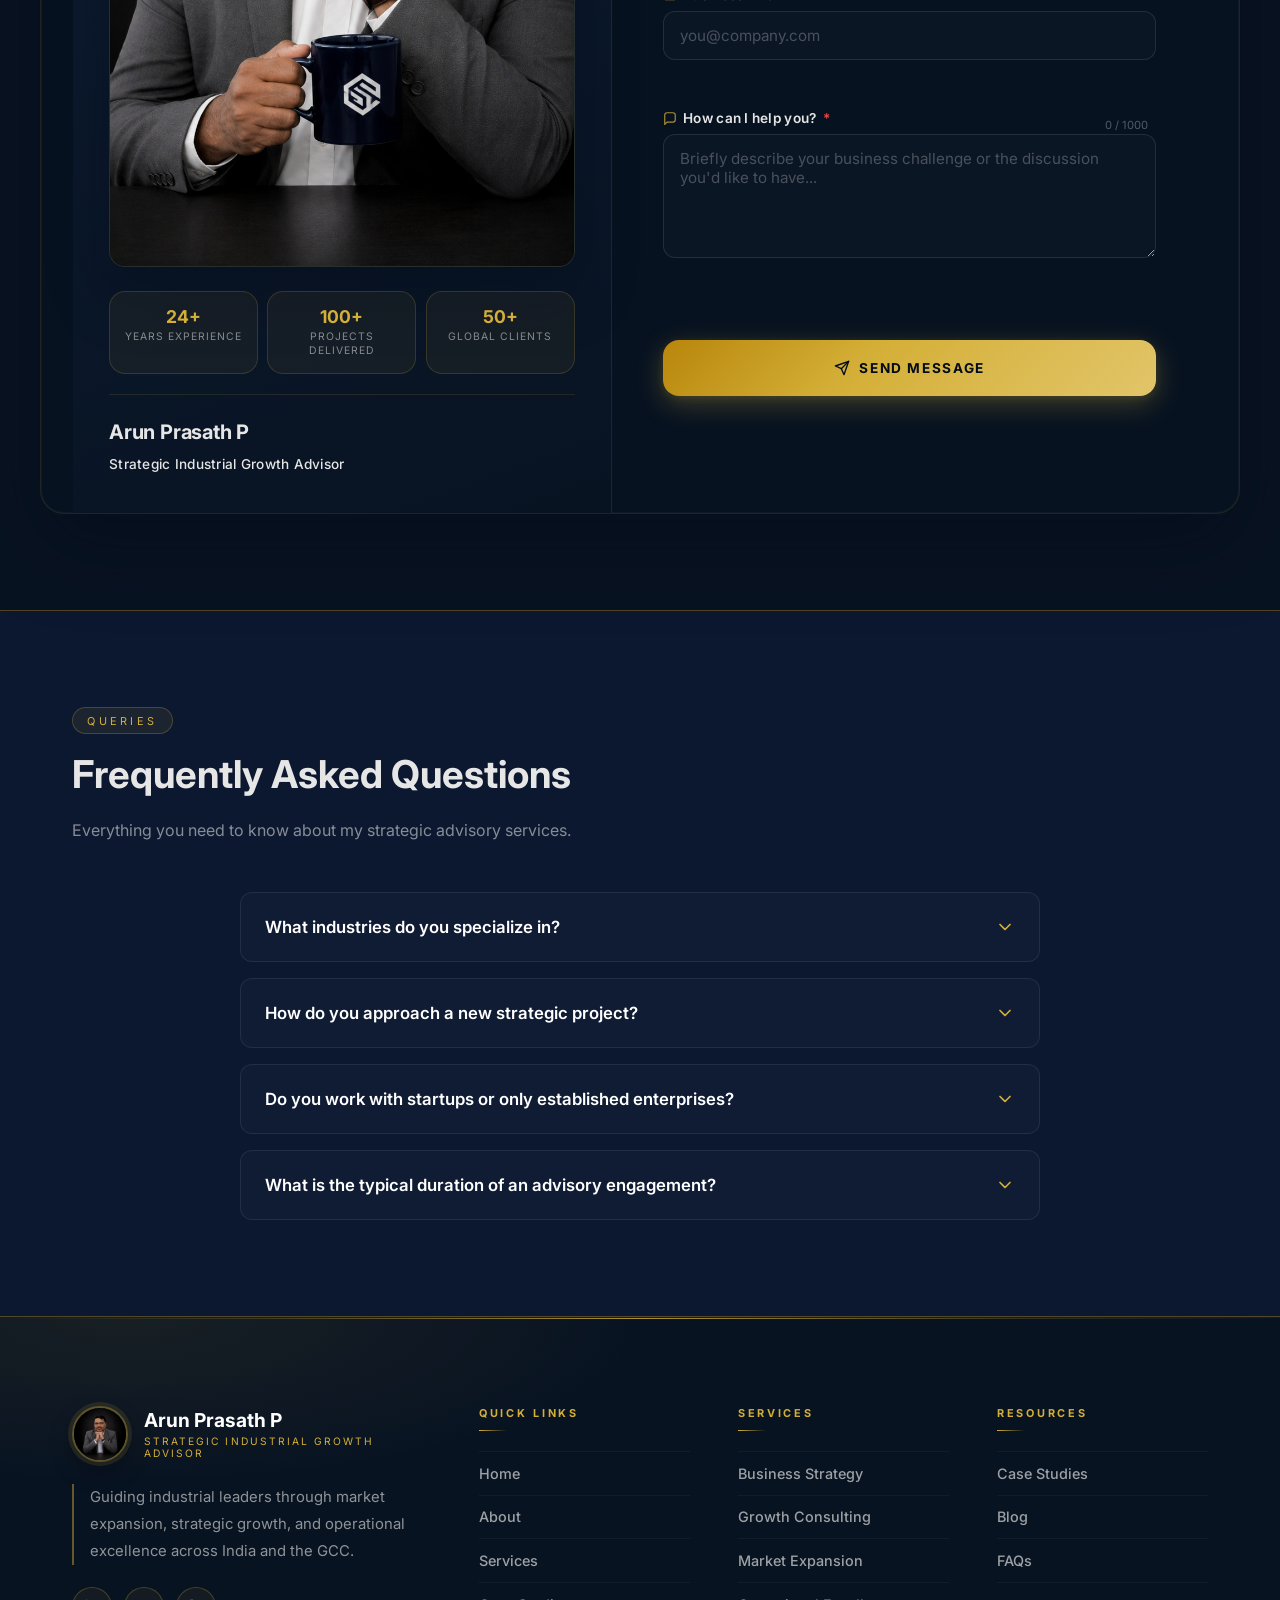
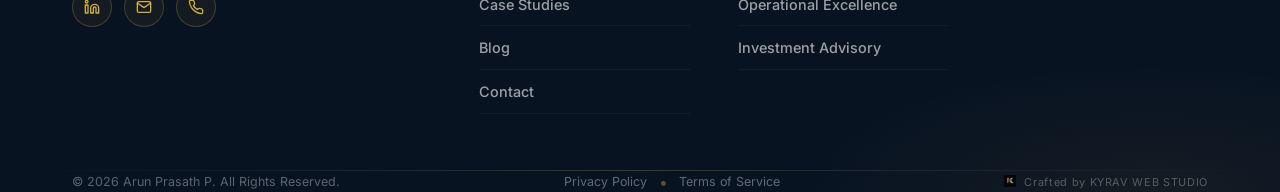
==== commit e7299e67: "Portfolio Updates Content , HERO" ====
--- a/index.html
+++ b/index.html
@@ -7,15 +7,15 @@
   <title>Arun Prasath P — Strategic Industrial Growth Advisor | India & GCC</title>
   <meta name="description"
     content="Turning industrial complexity into business growth. 24+ years helping CEOs and industrial leaders make confident decisions on growth, operations and market expansion." />
-  <link rel="canonical" href="https://arunprasath.in/" />
+  <link rel="canonical" href="https://arunprasathp.in/" />
 
   <!-- Open Graph -->
   <meta property="og:title" content="Arun Prasath P — Strategic Industrial Growth Advisor" />
   <meta property="og:description"
     content="Turning industrial complexity into business growth. 24+ years helping CEOs and industrial leaders make confident decisions on growth, operations and market expansion." />
   <meta property="og:type" content="website" />
-  <meta property="og:url" content="https://arunprasath.in/" />
-  <meta property="og:image" content="https://arunprasath.in/assets/images/og-image.jpg" />
+  <meta property="og:url" content="https://arunprasathp.in/" />
+  <meta property="og:image" content="https://arunprasathp.in/assets/images/og-image.jpg" />
   <meta property="og:site_name" content="Arun Prasath P" />
   <meta property="og:locale" content="en_IN" />
 
@@ -49,7 +49,7 @@
   <link rel="preconnect" href="https://fonts.googleapis.com" />
   <link rel="preconnect" href="https://fonts.gstatic.com" crossorigin />
   <link rel="stylesheet"
-    href="https://fonts.googleapis.com/css2?family=Inter:wght@400;500;600;700;800&family=Playfair+Display:wght@400;500;600;700;800&family=Space+Grotesk:wght@400;500;600;700&display=swap" />
+    href="https://fonts.googleapis.com/css2?family=Inter:wght@400;500;600;700;800&family=Manrope:wght@400;500;600;700;800&family=Playfair+Display:wght@400;500;600;700;800&family=Space+Grotesk:wght@400;500;600;700&display=swap" />
   <link rel="stylesheet" href="https://unpkg.com/aos@2.3.4/dist/aos.css"
     integrity="sha384-/rJKQnzOkEo+daG0jMjU1IwwY9unxt1NBw3Ef2fmOJ3PW/TfAg2KXVoWwMZQZtw9" crossorigin="anonymous" />
   <link rel="stylesheet" href="assets/css/main.css" />
@@ -58,6 +58,10 @@
   <link rel="stylesheet" href="assets/css/sections.css" />
   <link rel="stylesheet" href="assets/css/animations.css" />
   <link rel="stylesheet" href="assets/css/responsive.css" />
+  <link rel="icon" type="image/png" sizes="16x16" href="assets/images/favicon-16.png" />
+  <link rel="icon" type="image/png" sizes="32x32" href="assets/images/favicon-32.png" />
+  <link rel="icon" type="image/png" sizes="48x48" href="assets/images/favicon-48.png" />
+  <link rel="apple-touch-icon" sizes="180x180" href="assets/images/favicon-48.png" />
 </head>
 
 <body>
@@ -65,13 +69,9 @@
   <div class="preloader" id="preloader" aria-hidden="true">
     <div class="preloader-content">
       <div class="preloader-mark">
-        <svg viewBox="0 0 100 100" role="img" focusable="false" class="preloader-ring-outer">
-          <polygon points="50 8 86 29 86 71 50 92 14 71 14 29"></polygon>
-        </svg>
-        <svg viewBox="0 0 100 100" role="img" focusable="false" class="preloader-ring-inner">
-          <polygon points="50 16 80 33 80 67 50 84 20 67 20 33"></polygon>
-        </svg>
-        <div class="preloader-text">AP</div>
+        <div class="preloader-ring-outer"></div>
+        <div class="preloader-ring-inner"></div>
+        <img class="preloader-mark-image" src="assets/images/ap-headshot.png" alt="AP monogram" width="56" height="56" />
       </div>
       <div class="preloader-brand">
         <span class="preloader-name">ARUN PRASATH P</span>
@@ -83,10 +83,7 @@
     <div class="site-nav container">
       <a href="#top" class="brand" aria-label="Arun Prasath P homepage">
         <div class="header-logo-mark">
-          <svg viewBox="0 0 100 100" role="img" aria-hidden="true">
-            <polygon points="50 8 86 29 86 71 50 92 14 71 14 29"></polygon>
-          </svg>
-          <span>AP</span>
+          <img src="assets/images/ap-headshot.png" alt="AP monogram" />
         </div>
         <div class="brand-text">
           <span class="brand-name">ARUN PRASATH P</span>
@@ -96,7 +93,9 @@
         <a href="#about">About</a>
         <a href="#expertise">Industries</a>
         <a href="#services">Services</a>
+        <a href="#why-me">Why Me</a>
         <a href="#case-studies">Results</a>
+        <a href="#faq">FAQ</a>
         <a href="#connect">Contact</a>
       </nav>
       <div class="nav-actions">
@@ -119,13 +118,13 @@
       <div class="hero-grid container">
         <div class="hero-copy" data-aos="fade-right" data-aos-duration="1000">
           <span class="eyebrow">Strategic Industrial Growth Advisory</span>
-          <div class="hero-tag">Helping CEOs, business owners and industrial leaders make confident decisions on growth,
-            operations, market expansion and material handling.</div>
-          <h1>Turning Industrial Complexity into <br><span style="color: var(--color-accent);">Business Growth.</span>
+          <h1>Transforming Industrial Challenges into Sustainable <br><span style="color: var(--color-accent);">Business
+              Growth.</span>
           </h1>
-          <p class="hero-text">For over 24 years, I've helped industrial leaders make confident decisions that improve
-            performance, reduce risk, strengthen customer relationships, and accelerate sustainable growth — across
-            India and GCC.</p>
+          <p class="hero-text">Over the past 24 years, I've worked across the industrial sector, helping manufacturers,
+            EPC companies and business leaders solve complex challenges, strengthen customer relationships, improve
+            operational performance, and drive sustainable business growth with measurable ROI across India and the GCC
+            Nations.</p>
           <div class="hero-buttons">
             <a class="button button-primary" href="#connect">Schedule a Strategic Discussion</a>
             <a class="button button-secondary" href="#impact">View Business Impact</a>
@@ -142,20 +141,20 @@
               style="font-family: var(--font-label); font-size: 0.72rem; letter-spacing: 0.15em; text-transform: uppercase; color: var(--color-accent); margin-bottom: 1.25rem;">
               In numbers — 24 years of industrial delivery</div>
             <div class="hero-stats" aria-label="Key metrics">
-              <article class="hero-stat">
-                <span class="hero-stat-value">24+</span>
+              <article class="hero-stat" data-target="24" data-suffix="+">
+                <span class="hero-stat-value" data-count-up>24+</span>
                 <span class="hero-stat-label">Years Industrial Leadership</span>
               </article>
-              <article class="hero-stat">
-                <span class="hero-stat-value">$50M+</span>
+              <article class="hero-stat" data-target="50" data-prefix="$" data-suffix="M+">
+                <span class="hero-stat-value" data-count-up>$50M+</span>
                 <span class="hero-stat-label">Business Delivered <!-- [VERIFY WITH ARUN] --></span>
               </article>
-              <article class="hero-stat">
-                <span class="hero-stat-value">150 MT</span>
+              <article class="hero-stat" data-target="150" data-suffix=" MT">
+                <span class="hero-stat-value" data-count-up>150 MT</span>
                 <span class="hero-stat-label">Project Experience</span>
               </article>
-              <article class="hero-stat">
-                <span class="hero-stat-value">100+</span>
+              <article class="hero-stat" data-target="100" data-suffix="+">
+                <span class="hero-stat-value" data-count-up>100+</span>
                 <span class="hero-stat-label">Strategic Industrial Projects <!-- [VERIFY WITH ARUN] --></span>
               </article>
             </div>
@@ -198,209 +197,6 @@
     </section>
 
     <!-- ═══════════════════════════════════════════════════
-         BUSINESS IMPACT STATS
-         ═══════════════════════════════════════════════════ -->
-    <section class="impact-section dark-section" id="impact">
-      <div class="container">
-        <span class="section-eyebrow">Business Impact</span>
-        <h2>Numbers that speak louder than job titles.</h2>
-        <div class="stats-grid">
-          <article class="stat-card" data-count="24" data-aos="fade-up" data-aos-duration="900">
-            <span class="stat-value">24+</span>
-            <p>Years of Industrial Leadership</p>
-          </article>
-          <article class="stat-card" data-count="50" data-aos="fade-up" data-aos-duration="900" data-aos-delay="100">
-            <span class="stat-value">$50M+</span>
-            <p>Business Delivered <!-- [VERIFY WITH ARUN] --></p>
-          </article>
-          <article class="stat-card" data-count="150" data-aos="fade-up" data-aos-duration="900" data-aos-delay="200">
-            <span class="stat-value">150 MT</span>
-            <p>Project Experience</p>
-          </article>
-          <article class="stat-card" data-count="2000" data-aos="fade-up" data-aos-duration="900" data-aos-delay="300">
-            <span class="stat-value">2000+</span>
-            <p>Industry Relationships <!-- [VERIFY WITH ARUN] --></p>
-          </article>
-          <article class="stat-card" data-aos="fade-up" data-aos-duration="900" data-aos-delay="400">
-            <span class="stat-value stat-value-long">India & GCC</span>
-            <p>Markets Served</p>
-          </article>
-          <article class="stat-card" data-count="100" data-aos="fade-up" data-aos-duration="900" data-aos-delay="500">
-            <span class="stat-value">100+</span>
-            <p>Strategic Industrial Projects <!-- [VERIFY WITH ARUN] --></p>
-          </article>
-        </div>
-        <div style="text-align: center; margin-top: 3rem;" data-aos="fade-up">
-          <button id="view-journey-trigger" class="button button-primary">View Full Journey</button>
-        </div>
-      </div>
-    </section>
-
-    <!-- ═══════════════════════════════════════════════════
-         THE JOURNEY (Timeline)
-         ═══════════════════════════════════════════════════ -->
-    <!-- TODO: [VERIFY WITH ARUN — REPLACE WITH REAL CAREER MILESTONES] -->
-    <section class="section timeline-section dark-section" id="timeline">
-      <div class="container">
-        <span class="section-eyebrow">The 24-Year Journey</span>
-        <h2>The experience behind the advice.</h2>
-        <p class="section-intro">Every recommendation I make is grounded in decisions I have personally taken — from
-          plant floor to boardroom, across 24 years.</p>
-        <div class="timeline-wrapper">
-
-          <article class="timeline-item" data-pos="left" data-aos="fade-right">
-            <div class="timeline-marker" aria-hidden="true"></div>
-            <div class="timeline-card">
-              <div class="timeline-meta">
-                <img class="timeline-logo" src="assets/images/logo/omis-logo.png" alt="OMIS logo" width="90" height="44"
-                  loading="lazy" decoding="async" />
-                <span class="timeline-date">2022 – Present</span>
-              </div>
-              <div class="timeline-details">
-                <h3>Business Development Manager — OMIS, India</h3>
-                <p>Leading South India market expansion, strategic partnerships, and revenue growth for OMIS crane
-                  brand.</p>
-              </div>
-            </div>
-          </article>
-
-          <article class="timeline-item" data-pos="right" data-aos="fade-left" data-aos-delay="50">
-            <div class="timeline-marker" aria-hidden="true"></div>
-            <div class="timeline-card">
-              <div class="timeline-meta">
-                <img class="timeline-logo" src="assets/images/logo/mm-engineers-logo.jpg"
-                  alt="MM Engineers Stahl partner logo" width="90" height="44" loading="lazy" decoding="async" />
-                <span class="timeline-date">2018 – 2022</span>
-              </div>
-              <div class="timeline-details">
-                <h3>Regional Manager — MM Engineers Pvt. Ltd. (Stahl Partner), Coimbatore</h3>
-                <p>Full P&amp;L ownership of Southern Region operations — Sales, Service, Project Execution, AMC, Crane
-                  Inspections.</p>
-              </div>
-            </div>
-          </article>
-
-          <article class="timeline-item" data-pos="left" data-aos="fade-right" data-aos-delay="100">
-            <div class="timeline-marker" aria-hidden="true"></div>
-            <div class="timeline-card">
-              <div class="timeline-meta">
-                <img class="timeline-logo" src="assets/images/logo/k2-cranes-logo.jpg" alt="K2 Cranes logo" width="90"
-                  height="44" loading="lazy" decoding="async" />
-                <span class="timeline-date">2017 – 2018</span>
-              </div>
-              <div class="timeline-details">
-                <h3>K2 CRANES &amp; COMPONENTS PRIVATE LIMITED, CHENNAI</h3>
-                <p>Sales and service business development in the Southern region.</p>
-              </div>
-            </div>
-          </article>
-
-          <article class="timeline-item" data-pos="right" data-aos="fade-left" data-aos-delay="150">
-            <div class="timeline-marker" aria-hidden="true"></div>
-            <div class="timeline-card">
-              <div class="timeline-meta">
-                <img class="timeline-logo" src="assets/images/logo/bradys-logo.jpg" alt="Bradys logo" width="90"
-                  height="44" loading="lazy" decoding="async" />
-                <span class="timeline-date">2015 – 2017</span>
-              </div>
-              <div class="timeline-details">
-                <h3>Branch Manager — Bradys, Coimbatore</h3>
-                <p>Branch operations management, business development and customer relationship management.</p>
-              </div>
-            </div>
-          </article>
-
-          <article class="timeline-item extra-timeline" data-pos="left" data-aos="fade-right" data-aos-delay="200"
-            style="display: none;">
-            <div class="timeline-marker" aria-hidden="true"></div>
-            <div class="timeline-card">
-              <div class="timeline-meta">
-                <img class="timeline-logo" src="assets/images/logo/electromech-logo.jpg" alt="ElectroMech logo"
-                  width="90" height="44" loading="lazy" decoding="async" />
-                <span class="timeline-date">2011 – 2014</span>
-              </div>
-              <div class="timeline-details">
-                <h3>Assistant Manager — ElectroMech, UAE</h3>
-                <p>Maintenance operations in GCC region — international exposure to large-scale industrial maintenance.
-                </p>
-              </div>
-            </div>
-          </article>
-
-          <article class="timeline-item extra-timeline" data-pos="right" data-aos="fade-left" data-aos-delay="250"
-            style="display: none;">
-            <div class="timeline-marker" aria-hidden="true"></div>
-            <div class="timeline-card">
-              <div class="timeline-meta">
-                <img class="timeline-logo" src="assets/images/logo/electromech-logo.jpg" alt="ElectroMech logo"
-                  width="90" height="44" loading="lazy" decoding="async" />
-                <span class="timeline-date">2008 – 2011</span>
-              </div>
-              <div class="timeline-details">
-                <h3>Maintenance Manager — ElectroMech, UAE</h3>
-                <p>Managed complete crane maintenance operations for GCC client base; deepened international business
-                  acumen.</p>
-              </div>
-            </div>
-          </article>
-
-          <article class="timeline-item extra-timeline" data-pos="left" data-aos="fade-right" data-aos-delay="300"
-            style="display: none;">
-            <div class="timeline-marker" aria-hidden="true"></div>
-            <div class="timeline-card">
-              <div class="timeline-meta">
-                <img class="timeline-logo" src="assets/images/logo/grip-logo.jpg" alt="GRIP Engineers logo" width="90"
-                  height="44" loading="lazy" decoding="async" />
-                <span class="timeline-date">2007 – 2008</span>
-              </div>
-              <div class="timeline-details">
-                <h3>Junior Electrical Engineer — GRIP Engineers Pvt. Ltd., Secunderabad</h3>
-                <p>Erection, commissioning, service and troubleshooting of EOT cranes, Goliath cranes up to 80 MT.</p>
-              </div>
-            </div>
-          </article>
-
-          <article class="timeline-item extra-timeline" data-pos="right" data-aos="fade-left" data-aos-delay="350"
-            style="display: none;">
-            <div class="timeline-marker" aria-hidden="true"></div>
-            <div class="timeline-card">
-              <div class="timeline-meta">
-                <img class="timeline-logo" src="assets/images/logo/mm-engineers-logo.jpg"
-                  alt="MM Engineers Stahl partner logo" width="90" height="44" loading="lazy" decoding="async" />
-                <span class="timeline-date">2003 – 2007</span>
-              </div>
-              <div class="timeline-details">
-                <h3>Residential Engineer — MM Engineers Pvt. Ltd. (Stahl Partner), Coimbatore</h3>
-                <p>On-site commissioning and service of STAHL and NITCHI hoists and EOT cranes up to 50 MT.</p>
-              </div>
-            </div>
-          </article>
-
-          <article class="timeline-item extra-timeline" data-pos="left" data-aos="fade-right" data-aos-delay="400"
-            style="display: none;">
-            <div class="timeline-marker" aria-hidden="true"></div>
-            <div class="timeline-card">
-              <div class="timeline-meta">
-                <img class="timeline-logo" src="assets/images/logo/recon-logo.jpg" alt="Recon Elektrik Services logo"
-                  width="90" height="44" loading="lazy" decoding="async" />
-                <span class="timeline-date">2002 – 2003</span>
-              </div>
-              <div class="timeline-details">
-                <h3>Service Engineer — Recon Elektrik Services, Madurai</h3>
-                <p>Foundation years — electrical motor testing, rewinding, and commissioning; built technical
-                  fundamentals.</p>
-              </div>
-            </div>
-          </article>
-        </div>
-        <div style="text-align: center; margin-top: 2.5rem;">
-          <button id="view-full-journey-btn" class="button button-secondary">Show Earlier Experience</button>
-        </div>
-      </div>
-    </section>
-
-
-    <!-- ═══════════════════════════════════════════════════
          EXECUTIVE PROFILE (About)
          ═══════════════════════════════════════════════════ -->
     <section class="section about-section" id="about">
@@ -435,15 +231,287 @@
               <h3>Strategic Growth Advisor</h3>
             </article>
             <article class="about-role-card">
-              <h3>Industrial Domain Expert</h3>
+              <h3>Industrial Strategy Specialist</h3>
             </article>
             <article class="about-role-card">
-              <h3>Market Expansion Leader</h3>
+              <h3>Business Transformation Partner</h3>
             </article>
             <article class="about-role-card">
-              <h3>Trusted Executive Partner</h3>
+              <h3>Market Expansion Strategist</h3>
             </article>
           </div>
+        </div>
+      </div>
+    </section>
+
+    <section class="impact-section dark-section" id="impact">
+      <div class="container">
+        <span class="section-eyebrow">DELIVERING MEASURABLE RESULTS</span>
+        <h2>Business outcomes built on experience, execution and trust.</h2>
+        <div class="stats-grid" style="grid-template-columns: repeat(auto-fit, minmax(220px, 1fr));">
+          <article class="stat-card" data-target="24" data-suffix="+" data-aos="fade-up" data-aos-duration="900">
+            <span class="stat-value" data-count-up>24+</span>
+            <p>Years of Proven Industrial Expertise</p>
+          </article>
+          <article class="stat-card" data-target="10" data-prefix="$" data-suffix="M+" data-aos="fade-up" data-aos-duration="900" data-aos-delay="100">
+            <span class="stat-value" data-count-up>$10M+</span>
+            <p>Business Value Generated</p>
+          </article>
+          <article class="stat-card" data-target="150" data-suffix=" MT" data-aos="fade-up" data-aos-duration="900" data-aos-delay="200">
+            <span class="stat-value" data-count-up>150 MT</span>
+            <p>Largest Project Capacity Delivered</p>
+          </article>
+          <article class="stat-card" data-target="100" data-suffix="+" data-aos="fade-up" data-aos-duration="900" data-aos-delay="300">
+            <span class="stat-value" data-count-up>100+</span>
+            <p>Strategic Industrial Projects Executed</p>
+          </article>
+        </div>
+        <div style="text-align: center; margin-top: 3rem;" data-aos="fade-up">
+          <button id="view-journey-trigger" class="button button-primary">Explore Business Impact</button>
+        </div>
+      </div>
+    </section>
+
+    <!-- ═══════════════════════════════════════════════════
+         THE JOURNEY (Timeline)
+         ═══════════════════════════════════════════════════ -->
+    <!-- TODO: [VERIFY WITH ARUN — REPLACE WITH REAL CAREER MILESTONES] -->
+    <section class="section timeline-section dark-section" id="timeline">
+      <div class="container">
+        <span class="section-eyebrow">The 24-Year Journey</span>
+        <h2>The experience behind the advice.</h2>
+        <p class="section-intro">Every recommendation I make is grounded in decisions I have personally taken — from
+          plant floor to boardroom, across 24 years.</p>
+        <div class="timeline-wrapper">
+
+          <article class="timeline-item" data-pos="left" data-aos="fade-right">
+            <div class="timeline-marker" aria-hidden="true"></div>
+            <div class="timeline-card">
+              <div class="timeline-meta">
+                <img class="timeline-logo" src="assets/images/logo/omis-logo.png" alt="OMIS logo" width="90" height="44"
+                  loading="lazy" decoding="async" />
+                <span class="timeline-date">2022 – Present</span>
+              </div>
+              <div class="timeline-details">
+                <h3>Business Development Manager — OMIS, India</h3>
+                <p>Leading South India market expansion, strategic partnerships, and revenue growth for OMIS crane
+                  brand.</p>
+              </div>
+            </div>
+          </article>
+
+          <article class="timeline-item" data-pos="right" data-aos="fade-left" data-aos-delay="50">
+            <div class="timeline-marker" aria-hidden="true"></div>
+            <div class="timeline-card">
+              <div class="timeline-meta">
+                <img class="timeline-logo" src="assets/images/logo/mm-engineers-logo.jpg"
+                  alt="MM Engineers Stahl partner logo" width="90" height="44" loading="lazy" decoding="async" />
+                <span class="timeline-date">2018 – 2022</span>
+              </div>
+              <div class="timeline-details">
+                <h3>Regional Manager — MM Engineers Pvt. Ltd. (Stahl Partner), Coimbatore</h3>
+                <p>Full P&amp;L ownership of Southern Region operations — Sales, Service, Project Execution, AMC, Crane
+                  Inspections.</p>
+              </div>
+            </div>
+          </article>
+
+          <article class="timeline-item" data-pos="left" data-aos="fade-right" data-aos-delay="100">
+            <div class="timeline-marker" aria-hidden="true"></div>
+            <div class="timeline-card">
+              <div class="timeline-meta">
+                <img class="timeline-logo" src="assets/images/logo/k2-cranes-logo.jpg" alt="K2 Cranes logo" width="90"
+                  height="44" loading="lazy" decoding="async" />
+                <span class="timeline-date">2017 – 2018</span>
+              </div>
+              <div class="timeline-details">
+                <h3>K2 CRANES &amp; COMPONENTS PRIVATE LIMITED, CHENNAI</h3>
+                <p>Sales and service business development in the Southern region.</p>
+              </div>
+            </div>
+          </article>
+
+          <article class="timeline-item" data-pos="right" data-aos="fade-left" data-aos-delay="150">
+            <div class="timeline-marker" aria-hidden="true"></div>
+            <div class="timeline-card">
+              <div class="timeline-meta">
+                <img class="timeline-logo" src="assets/images/logo/bradys-logo.jpg" alt="Bradys logo" width="90"
+                  height="44" loading="lazy" decoding="async" />
+                <span class="timeline-date">2015 – 2017</span>
+              </div>
+              <div class="timeline-details">
+                <h3>Branch Manager — Bradys, Coimbatore</h3>
+                <p>Branch operations management, business development and customer relationship management.</p>
+              </div>
+            </div>
+          </article>
+
+          <article class="timeline-item extra-timeline" data-pos="left" data-aos="fade-right" data-aos-delay="200"
+            style="display: none;">
+            <div class="timeline-marker" aria-hidden="true"></div>
+            <div class="timeline-card">
+              <div class="timeline-meta">
+                <img class="timeline-logo" src="assets/images/logo/electromech-logo.jpg" alt="ElectroMech logo"
+                  width="90" height="44" loading="lazy" decoding="async" />
+                <span class="timeline-date">2011 – 2014</span>
+              </div>
+              <div class="timeline-details">
+                <h3>Assistant Manager — ElectroMech, UAE</h3>
+                <p>Maintenance operations in GCC region — international exposure to large-scale industrial maintenance.
+                </p>
+              </div>
+            </div>
+          </article>
+
+          <article class="timeline-item extra-timeline" data-pos="right" data-aos="fade-left" data-aos-delay="250"
+            style="display: none;">
+            <div class="timeline-marker" aria-hidden="true"></div>
+            <div class="timeline-card">
+              <div class="timeline-meta">
+                <img class="timeline-logo" src="assets/images/logo/electromech-logo.jpg" alt="ElectroMech logo"
+                  width="90" height="44" loading="lazy" decoding="async" />
+                <span class="timeline-date">2008 – 2011</span>
+              </div>
+              <div class="timeline-details">
+                <h3>Maintenance Manager — ElectroMech, UAE</h3>
+                <p>Managed complete crane maintenance operations for GCC client base; deepened international business
+                  acumen.</p>
+              </div>
+            </div>
+          </article>
+
+          <article class="timeline-item extra-timeline" data-pos="left" data-aos="fade-right" data-aos-delay="300"
+            style="display: none;">
+            <div class="timeline-marker" aria-hidden="true"></div>
+            <div class="timeline-card">
+              <div class="timeline-meta">
+                <img class="timeline-logo" src="assets/images/logo/grip-logo.jpg" alt="GRIP Engineers logo" width="90"
+                  height="44" loading="lazy" decoding="async" />
+                <span class="timeline-date">2007 – 2008</span>
+              </div>
+              <div class="timeline-details">
+                <h3>Junior Electrical Engineer — GRIP Engineers Pvt. Ltd., Secunderabad</h3>
+                <p>Erection, commissioning, service and troubleshooting of EOT cranes, Goliath cranes up to 80 MT.</p>
+              </div>
+            </div>
+          </article>
+
+          <article class="timeline-item extra-timeline" data-pos="right" data-aos="fade-left" data-aos-delay="350"
+            style="display: none;">
+            <div class="timeline-marker" aria-hidden="true"></div>
+            <div class="timeline-card">
+              <div class="timeline-meta">
+                <img class="timeline-logo" src="assets/images/logo/mm-engineers-logo.jpg"
+                  alt="MM Engineers Stahl partner logo" width="90" height="44" loading="lazy" decoding="async" />
+                <span class="timeline-date">2003 – 2007</span>
+              </div>
+              <div class="timeline-details">
+                <h3>Residential Engineer — MM Engineers Pvt. Ltd. (Stahl Partner), Coimbatore</h3>
+                <p>On-site commissioning and service of STAHL and NITCHI hoists and EOT cranes up to 50 MT.</p>
+              </div>
+            </div>
+          </article>
+
+          <article class="timeline-item extra-timeline" data-pos="left" data-aos="fade-right" data-aos-delay="400"
+            style="display: none;">
+            <div class="timeline-marker" aria-hidden="true"></div>
+            <div class="timeline-card">
+              <div class="timeline-meta">
+                <img class="timeline-logo" src="assets/images/logo/recon-logo.jpg" alt="Recon Elektrik Services logo"
+                  width="90" height="44" loading="lazy" decoding="async" />
+                <span class="timeline-date">2002 – 2003</span>
+              </div>
+              <div class="timeline-details">
+                <h3>Service Engineer — Recon Elektrik Services, Madurai</h3>
+                <p>Foundation years — electrical motor testing, rewinding, and commissioning; built technical
+                  fundamentals.</p>
+              </div>
+            </div>
+          </article>
+        </div>
+        <div style="text-align: center; margin-top: 2.5rem;">
+          <button id="view-full-journey-btn" class="button button-secondary">Show Earlier Experience</button>
+        </div>
+      </div>
+    </section>
+
+    <!-- ═══════════════════════════════════════════════════
+         WHY ORGANIZATIONS CHOOSE TO WORK WITH ME
+         ═══════════════════════════════════════════════════ -->
+    <section class="section why-me-section" id="why-me">
+      <div class="container">
+        <div class="why-me-header" data-aos="fade-up">
+          <span class="section-eyebrow">Executive Value</span>
+          <h2>Why Organizations Choose to Work With Me</h2>
+        </div>
+        <div class="why-me-grid">
+
+          <article class="why-me-card" data-aos="fade-up" data-aos-delay="0">
+            <div class="why-me-icon-wrap">
+              <img src="assets/images/why-me/startegy.jpg" alt="Strategic foresight" loading="lazy">
+            </div>
+            <div class="why-me-content">
+              <h3>Strategic Foresight</h3>
+              <p>Anticipating market trends, business risks and future growth opportunities.</p>
+            </div>
+            <div class="why-me-number">01</div>
+          </article>
+
+          <article class="why-me-card" data-aos="fade-up" data-aos-delay="80">
+            <div class="why-me-icon-wrap">
+              <img src="assets/images/why-me/lateral thinking.jpg" alt="Lateral thinking" loading="lazy">
+            </div>
+            <div class="why-me-content">
+              <h3>Lateral Thinking</h3>
+              <p>Developing innovative, practical solutions beyond conventional approaches.</p>
+            </div>
+            <div class="why-me-number">02</div>
+          </article>
+
+          <article class="why-me-card" data-aos="fade-up" data-aos-delay="160">
+            <div class="why-me-icon-wrap">
+              <img src="assets/images/why-me/commercial.png" alt="Commercial acumen" loading="lazy">
+            </div>
+            <div class="why-me-content">
+              <h3>Commercial Acumen</h3>
+              <p>Aligning strategy, operations and investments to maximise business value and ROI.</p>
+            </div>
+            <div class="why-me-number">03</div>
+          </article>
+
+          <article class="why-me-card" data-aos="fade-up" data-aos-delay="240">
+            <div class="why-me-icon-wrap">
+              <img src="assets/images/why-me/operational excellance.png" alt="Operational excellence" loading="lazy">
+            </div>
+            <div class="why-me-content">
+              <h3>Operational Excellence</h3>
+              <p>Driving efficiency, productivity and execution through continuous improvement.</p>
+            </div>
+            <div class="why-me-number">04</div>
+          </article>
+
+          <article class="why-me-card" data-aos="fade-up" data-aos-delay="320">
+            <div class="why-me-icon-wrap">
+              <img src="assets/images/why-me/market.png" alt="Market expansion" loading="lazy">
+            </div>
+            <div class="why-me-content">
+              <h3>Market Expansion</h3>
+              <p>Identifying new markets, strengthening customer relationships and accelerating business growth.</p>
+            </div>
+            <div class="why-me-number">05</div>
+          </article>
+
+          <article class="why-me-card" data-aos="fade-up" data-aos-delay="400">
+            <div class="why-me-icon-wrap">
+              <img src="assets/images/why-me/customer.jpg" alt="Customer-centric leadership" loading="lazy">
+            </div>
+            <div class="why-me-content">
+              <h3>Customer-Centric Leadership</h3>
+              <p>Building long-term partnerships based on trust, collaboration and measurable results.</p>
+            </div>
+            <div class="why-me-number">06</div>
+          </article>
+
         </div>
       </div>
     </section>
@@ -455,7 +523,10 @@
     <section class="section dark-section" id="clients">
       <div class="container">
         <span class="section-eyebrow">Trusted By</span>
-        <h2>Tier-1 industrial clients and strategic partners.</h2>
+        <h2>Selected Industrial clients & Strategic Accounts</h2>
+        <p class="section-intro" style="margin-bottom: 3rem;">Representative organizations where I have contributed
+          through business development, project execution, strategic account management and industrial material handling
+          solutions during my professional career</p>
         <div class="client-grid">
           <div>
             <h3>Automotive &amp; Heavy Engineering</h3>
@@ -486,119 +557,57 @@
           to post-commissioning excellence.</p>
         <div class="expertise-grid expertise-grid-alt">
           <article class="expertise-card" data-aos="fade-up">
-            <div class="expertise-card-icon"><svg viewBox="0 0 24 24" aria-hidden="true">
-                <path d="M6 6h12l-2 11H8L6 6z" />
-                <path d="M8 6V4h8v2" />
-                <path d="M9 15h6" />
-              </svg></div>
+            <div class="expertise-card-icon"><img src="assets/images/expertise/oilndgas.jpg" alt="Oil & Gas industry" loading="lazy"></div>
             <h3>Oil &amp; Gas</h3>
             <p>Hazardous area cranes, LNG terminals, and refinery handling solutions.</p>
           </article>
           <article class="expertise-card" data-aos="fade-up" data-aos-delay="50">
-            <div class="expertise-card-icon"><svg viewBox="0 0 24 24" aria-hidden="true">
-                <path d="M4 6h16" />
-                <path d="M4 18h16" />
-                <path d="M8 6v12" />
-                <path d="M16 6v12" />
-                <path d="M12 10v4" />
-              </svg></div>
+            <div class="expertise-card-icon"><img src="assets/images/expertise/steel.jpg" alt="Steel industry" loading="lazy"></div>
             <h3>Steel</h3>
             <p>Coil handling, ladle cranes, scrap processing and heavy mill logistics.</p>
           </article>
           <article class="expertise-card" data-aos="fade-up" data-aos-delay="100">
-            <div class="expertise-card-icon"><svg viewBox="0 0 24 24" aria-hidden="true">
-                <path d="M4 16v-3a4 4 0 0 1 4-4h8a4 4 0 0 1 4 4v3" />
-                <path d="M7 16v2" />
-                <path d="M17 16v2" />
-                <path d="M8 8h8" />
-              </svg></div>
+            <div class="expertise-card-icon"><img src="assets/images/expertise/automobile.jpg" alt="Automobile industry" loading="lazy"></div>
             <h3>Automobile</h3>
             <p>Assembly line material handling, paint shop logistics and stamping operations.</p>
           </article>
           <article class="expertise-card" data-aos="fade-up" data-aos-delay="150">
-            <div class="expertise-card-icon"><svg viewBox="0 0 24 24" aria-hidden="true">
-                <path d="M6 5h12v6H6z" />
-                <path d="M6 11l-1 6h14l-1-6" />
-                <path d="M9 11v-3" />
-                <path d="M15 11v-3" />
-              </svg></div>
+            <div class="expertise-card-icon"><img src="assets/images/expertise/port.jpg" alt="Ports and infrastructure" loading="lazy"></div>
             <h3>Ports &amp; Infrastructure</h3>
             <p>Port cranes, container handling and large-scale infrastructure project delivery.</p>
           </article>
           <article class="expertise-card" data-aos="fade-up" data-aos-delay="200">
-            <div class="expertise-card-icon"><svg viewBox="0 0 24 24" aria-hidden="true">
-                <path d="M12 3v6" />
-                <path d="M8 9h8" />
-                <path d="M7 9l-3 9h16l-3-9" />
-                <path d="M9 20v-5h6v5" />
-              </svg></div>
+            <div class="expertise-card-icon"><img src="assets/images/expertise/cement.jpg" alt="Cement industry" loading="lazy"></div>
             <h3>Cement</h3>
             <p>Kiln maintenance cranes, raw material handling and plant logistics.</p>
           </article>
           <article class="expertise-card" data-aos="fade-up" data-aos-delay="250">
-            <div class="expertise-card-icon"><svg viewBox="0 0 24 24" aria-hidden="true">
-                <circle cx="12" cy="12" r="4" />
-                <path d="M12 2v4" />
-                <path d="M12 18v4" />
-                <path d="M2 12h4" />
-                <path d="M18 12h4" />
-                <path d="M5 5l3 3" />
-                <path d="M16 16l3 3" />
-                <path d="M5 19l3-3" />
-                <path d="M16 8l3-3" />
-              </svg></div>
+            <div class="expertise-card-icon"><img src="assets/images/expertise/renewable.jpg" alt="Renewables industry" loading="lazy"></div>
             <h3>Renewables</h3>
             <p>Heavy lift planning and installation support for wind turbines and solar infrastructure.</p>
           </article>
           <article class="expertise-card extra-industry" style="display: none;">
-            <div class="expertise-card-icon"><svg viewBox="0 0 24 24" aria-hidden="true">
-                <path d="M12 3v18" />
-                <path d="M8 7h8" />
-                <path d="M8 13h8" />
-                <path d="M8 19h8" />
-              </svg></div>
+            <div class="expertise-card-icon"><img src="assets/images/expertise/power.jpg" alt="Power industry" loading="lazy"></div>
             <h3>Power</h3>
             <p>Transformer bays, turbine halls, and high-voltage crane operations.</p>
           </article>
           <article class="expertise-card extra-industry" style="display: none;">
-            <div class="expertise-card-icon"><svg viewBox="0 0 24 24" aria-hidden="true">
-                <path d="M7 8h10" />
-                <path d="M7 16h10" />
-                <path d="M12 4v16" />
-                <path d="M5 11h14" />
-              </svg></div>
+            <div class="expertise-card-icon"><img src="assets/images/expertise/mining.jpg" alt="Mining industry" loading="lazy"></div>
             <h3>Mining</h3>
             <p>Heavy-duty material handling, ore processing and underground lifting solutions.</p>
           </article>
           <article class="expertise-card extra-industry" style="display: none;">
-            <div class="expertise-card-icon"><svg viewBox="0 0 24 24" aria-hidden="true">
-                <path d="M12 2v20" />
-                <path d="M4 12h16" />
-                <path d="M9 4l6 8-6 8" />
-              </svg></div>
+            <div class="expertise-card-icon"><img src="assets/images/expertise/chemical.jpg" alt="Chemical industry" loading="lazy"></div>
             <h3>Chemical</h3>
             <p>Plant safety, material flow, and corrosion-resistant handling systems.</p>
           </article>
           <article class="expertise-card extra-industry" style="display: none;">
-            <div class="expertise-card-icon"><svg viewBox="0 0 24 24" aria-hidden="true">
-                <path d="M5 6h14" />
-                <path d="M5 18h14" />
-                <path d="M8 6v12" />
-                <path d="M16 6v12" />
-              </svg></div>
+            <div class="expertise-card-icon"><img src="assets/images/expertise/food.jpg" alt="Food and Beverage industry" loading="lazy"></div>
             <h3>Food &amp; Beverage</h3>
             <p>Hygienic material handling, cold storage logistics and processing plant solutions.</p>
           </article>
           <article class="expertise-card extra-industry" style="display: none;">
-            <div class="expertise-card-icon"><svg viewBox="0 0 24 24" aria-hidden="true">
-                <circle cx="12" cy="12" r="3" />
-                <path d="M12 1v4" />
-                <path d="M12 19v4" />
-                <path d="M1 12h4" />
-                <path d="M19 12h4" />
-                <path d="M5 5l3 3" />
-                <path d="M16 16l3 3" />
-              </svg></div>
+            <div class="expertise-card-icon"><img src="assets/images/expertise/defence.jpg" alt="Defence and Space industry" loading="lazy"></div>
             <h3>Defence &amp; Space</h3>
             <p>High-precision, compliance-driven material handling for defence and space research.</p>
           </article>
@@ -716,38 +725,44 @@
       </div>
     </section>
 
-    <section class="section dark-section" id="philosophy">
+    <section class="section dark-section philosophy-section" id="philosophy">
       <div class="container">
-        <span class="section-eyebrow">Business Philosophy</span>
-        <h2>What I Believe</h2>
-        <div class="philosophy-list">
-          <div class="philosophy-item" data-aos="fade-up">
-            <span class="philosophy-bullet">01</span>
-            <span class="philosophy-text">Growth follows trust.</span>
-          </div>
-          <div class="philosophy-item" data-aos="fade-up" data-aos-delay="50">
-            <span class="philosophy-bullet">02</span>
-            <span class="philosophy-text">Every industrial decision should create long-term value.</span>
-          </div>
-          <div class="philosophy-item" data-aos="fade-up" data-aos-delay="100">
-            <span class="philosophy-bullet">03</span>
-            <span class="philosophy-text">Safety is a competitive advantage.</span>
-          </div>
-          <div class="philosophy-item" data-aos="fade-up" data-aos-delay="150">
-            <span class="philosophy-bullet">04</span>
-            <span class="philosophy-text">Relationships outperform transactions.</span>
-          </div>
-          <div class="philosophy-item" data-aos="fade-up" data-aos-delay="200">
-            <span class="philosophy-bullet">05</span>
-            <span class="philosophy-text">Technology succeeds only when people believe in it.</span>
-          </div>
-          <div class="philosophy-item" data-aos="fade-up" data-aos-delay="250">
-            <span class="philosophy-bullet">06</span>
-            <span class="philosophy-text">Listen before you recommend.</span>
-          </div>
-          <div class="philosophy-item" data-aos="fade-up" data-aos-delay="300">
-            <span class="philosophy-bullet">07</span>
-            <span class="philosophy-text">Simplicity is the mark of expertise.</span>
+        <div class="philosophy-header" data-aos="fade-up">
+          <span class="section-eyebrow">Business Philosophy</span>
+          <h2>What I Believe</h2>
+        </div>
+        <div class="philosophy-grid">
+          <div class="philosophy-tile" data-aos="fade-up" data-aos-delay="0">
+            <span class="philosophy-tile-num">01</span>
+            <p class="philosophy-tile-text">Growth follows trust.</p>
+          </div>
+          <div class="philosophy-tile" data-aos="fade-up" data-aos-delay="60">
+            <span class="philosophy-tile-num">02</span>
+            <p class="philosophy-tile-text">Every industrial decision should create long-term value.</p>
+          </div>
+          <div class="philosophy-tile" data-aos="fade-up" data-aos-delay="120">
+            <span class="philosophy-tile-num">03</span>
+            <p class="philosophy-tile-text">Safety is a competitive advantage.</p>
+          </div>
+          <div class="philosophy-tile" data-aos="fade-up" data-aos-delay="180">
+            <span class="philosophy-tile-num">04</span>
+            <p class="philosophy-tile-text">Relationships outperform transactions.</p>
+          </div>
+          <div class="philosophy-tile" data-aos="fade-up" data-aos-delay="240">
+            <span class="philosophy-tile-num">05</span>
+            <p class="philosophy-tile-text">Technology succeeds only when people believe in it.</p>
+          </div>
+          <div class="philosophy-tile" data-aos="fade-up" data-aos-delay="300">
+            <span class="philosophy-tile-num">06</span>
+            <p class="philosophy-tile-text">Listen before you recommend.</p>
+          </div>
+          <div class="philosophy-tile" data-aos="fade-up" data-aos-delay="360">
+            <span class="philosophy-tile-num">07</span>
+            <p class="philosophy-tile-text">Simplicity is the mark of expertise.</p>
+          </div>
+          <div class="philosophy-tile" data-aos="fade-up" data-aos-delay="420">
+            <span class="philosophy-tile-num">08</span>
+            <p class="philosophy-tile-text">Innovation creates competitive advantage.</p>
           </div>
         </div>
       </div>
@@ -760,7 +775,7 @@
          ═══════════════════════════════════════════════════ -->
     <section class="section dark-section" id="insights">
       <div class="container">
-        <span class="section-eyebrow">Leadership Insights</span>
+        <span class="section-eyebrow">Executive Insights</span>
         <h2>Perspectives from 24 years of industrial experience.</h2>
         <p class="section-intro">Follow my thinking on LinkedIn — where I share lessons from the plant floor, the
           boardroom and everything in between.</p>
@@ -905,279 +920,261 @@
     <section class="section connect-section" id="connect">
       <div class="container connect-shell">
         <div class="connect-photo" data-aos="fade-up">
-          <img src="assets/images/ap-discussion.png" alt="Arun Prasath P ready for a strategic discussion" width="570"
-            height="720" loading="lazy" decoding="async" />
+          <div class="portrait-card">
+            <img src="assets/images/ap-discussion.png" alt="Arun Prasath P ready for a strategic discussion" width="570"
+              height="720" loading="lazy" decoding="async" />
+          </div>
+          <div class="connect-achievements" aria-label="Professional achievements">
+            <div class="achievement-card"><strong>24+</strong><span>Years Experience</span></div>
+            <div class="achievement-card"><strong>100+</strong><span>Projects Delivered</span></div>
+            <div class="achievement-card"><strong>50+</strong><span>Global Clients</span></div>
+          </div>
+          <div class="connect-profile">
+            <p class="connect-profile-name">Arun Prasath P</p>
+            <p class="connect-profile-role">Strategic Industrial Growth Advisor</p>
+          </div>
         </div>
         <div class="connect-panel" data-aos="fade-up" data-aos-delay="100">
-          <div class="form-progress">
-            <div class="form-progress-bar" id="form-progress-bar"></div>
-          </div>
-
-          <span class="section-eyebrow">Let's Talk</span>
+
+          <span class="section-eyebrow connect-eyebrow">
+            <svg aria-hidden="true" viewBox="0 0 16 16" width="10" height="10" fill="currentColor"><circle cx="8" cy="8" r="3"/></svg>
+            Strategic Advisory
+          </span>
           <h2>Schedule a Strategic Discussion</h2>
-          <p class="section-intro">Share a few details about your business challenge, partnership idea, or growth
-            objective. Let's explore how 24 years of industrial experience can help you make better decisions.</p>
-          <p style="margin-bottom: 1.5rem; font-weight: 500; color: var(--color-text-light);">I personally read every
-            message. Response within 24 hours.</p>
-
-          <form id="contact-form" data-whatsapp-phone="919894400663" novalidate>
+          <p class="connect-intro">Whether you're planning a market expansion, evaluating a strategic investment, or strengthening growth execution — I'd be glad to explore how my experience can support your next move.</p>
+
+          <form id="contact-form" class="pro-form" action="https://formspree.io/f/mojgznvr" method="POST" novalidate>
             <!-- Honeypot field for spam protection -->
             <div style="position: absolute; left: -9999px; top: -9999px;" aria-hidden="true">
               <input type="text" name="website" id="honeypot-field" tabindex="-1" autocomplete="off" />
             </div>
-            <div class="form-row">
-              <div class="form-group">
-                <div class="input-wrapper">
-                  <span class="input-icon-left">
-                    <svg aria-hidden="true" viewBox="0 0 24 24">
-                      <path d="M20 21a8 8 0 0 0-16 0" />
-                      <circle cx="12" cy="7" r="4" />
-                    </svg>
-                  </span>
-                  <input id="name" name="name" type="text" placeholder=" " required />
-                  <label for="name">Name <span class="required-mark" aria-hidden="true">*</span></label>
-                  <span class="validation-status-icon" aria-hidden="true"></span>
-                </div>
-                <span class="validation-message" id="name-validation" aria-live="polite"></span>
-              </div>
-
-              <div class="form-group">
-                <div class="input-wrapper">
-                  <span class="input-icon-left">
-                    <svg aria-hidden="true" viewBox="0 0 24 24">
-                      <path d="M3 21h18" />
-                      <path d="M5 21V7l8-4v18" />
-                      <path d="M19 21V11l-6-4" />
-                      <path d="M9 9v.01" />
-                      <path d="M9 13v.01" />
-                      <path d="M9 17v.01" />
-                    </svg>
-                  </span>
-                  <input id="company" name="company" type="text" placeholder=" " />
-                  <label for="company">Company</label>
-                  <span class="validation-status-icon" aria-hidden="true"></span>
-                </div>
-                <span class="validation-message" id="company-validation" aria-live="polite"></span>
-              </div>
-            </div>
-
-            <div class="form-group">
-              <div class="input-wrapper">
-                <span class="input-icon-left">
-                  <svg aria-hidden="true" viewBox="0 0 24 24">
-                    <path d="m22 7-8.99 5.72a2 2 0 0 1-2.02 0L2 7" />
-                    <rect width="20" height="16" x="2" y="4" rx="2" />
-                  </svg>
+
+            <div class="pro-form-row">
+              <!-- Name -->
+              <div class="pro-field form-group">
+                <label class="pro-label" for="name">
+                  <svg aria-hidden="true" viewBox="0 0 24 24"><path d="M20 21a8 8 0 0 0-16 0"/><circle cx="12" cy="7" r="4"/></svg>
+                  Full Name <span class="pro-required">*</span>
+                </label>
+                <input class="pro-input" id="name" name="name" type="text" placeholder="Your full name" required autocomplete="name" />
+                <span class="pro-validation" id="name-validation" aria-live="polite"></span>
+              </div>
+
+              <!-- Company -->
+              <div class="pro-field form-group">
+                <label class="pro-label" for="company">
+                  <svg aria-hidden="true" viewBox="0 0 24 24"><path d="M3 21h18"/><path d="M5 21V7l8-4v18"/><path d="M19 21V11l-6-4"/></svg>
+                  Company / Organisation
+                </label>
+                <input class="pro-input" id="company" name="company" type="text" placeholder="Your company name" autocomplete="organization" />
+                <span class="pro-validation" id="company-validation" aria-live="polite"></span>
+              </div>
+            </div>
+
+            <!-- Email -->
+            <div class="pro-field form-group">
+              <label class="pro-label" for="email">
+                <svg aria-hidden="true" viewBox="0 0 24 24"><path d="m22 7-8.99 5.72a2 2 0 0 1-2.02 0L2 7"/><rect width="20" height="16" x="2" y="4" rx="2"/></svg>
+                Business Email <span class="pro-required">*</span>
+              </label>
+              <input class="pro-input" id="email" name="email" type="email" placeholder="you@company.com" required autocomplete="email" />
+              <span class="pro-validation" id="email-validation" aria-live="polite"></span>
+            </div>
+
+            <!-- Message -->
+            <div class="pro-field form-group">
+              <label class="pro-label" for="message">
+                <svg aria-hidden="true" viewBox="0 0 24 24"><path d="M21 15a4 4 0 0 1-4 4H7l-4 4V7a4 4 0 0 1 4-4h10a4 4 0 0 1 4 4z"/></svg>
+                How can I help you? <span class="pro-required">*</span>
+              </label>
+              <textarea class="pro-input pro-textarea" id="message" name="message" rows="5" placeholder="Briefly describe your business challenge or the discussion you'd like to have..." required></textarea>
+              <span class="pro-char-counter" id="char-counter">0 / 1000</span>
+              <span class="pro-validation" id="message-validation" aria-live="polite"></span>
+            </div>
+
+            <!-- Submit Actions -->
+            <div class="pro-form-actions" style="display: flex; flex-wrap: wrap; gap: 0.85rem; align-items: center; margin-top: 1.5rem;">
+              <button class="pro-submit button button-primary" id="form-submit-btn" type="submit">
+                <span class="btn-content">
+                  <svg class="button-icon" id="submit-btn-icon" aria-hidden="true" viewBox="0 0 24 24"><path d="m22 2-7 20-4-9-9-4Z"/><path d="M22 2 11 13"/></svg>
+                  <span id="submit-btn-text">Send Message</span>
                 </span>
-                <input id="email" name="email" type="email" placeholder=" " required />
-                <label for="email">Email <span class="required-mark" aria-hidden="true">*</span></label>
-                <span class="validation-status-icon" aria-hidden="true"></span>
-              </div>
-              <span class="validation-message" id="email-validation" aria-live="polite"></span>
-            </div>
-
-            <div class="form-group">
-              <div class="input-wrapper textarea-wrapper">
-                <span class="input-icon-left">
-                  <svg aria-hidden="true" viewBox="0 0 24 24">
-                    <path d="M21 15a4 4 0 0 1-4 4H7l-4 4V7a4 4 0 0 1 4-4h10a4 4 0 0 1 4 4z" />
-                  </svg>
+                <span class="btn-loader">
+                  <svg class="spinner" viewBox="0 0 50 50"><circle class="path" cx="25" cy="25" r="20" fill="none" stroke-width="5"></circle></svg>
                 </span>
-                <textarea id="message" name="message" rows="4" placeholder=" " required></textarea>
-                <label for="message">Tell me about your challenge <span class="required-mark"
-                    aria-hidden="true">*</span></label>
-                <span class="validation-status-icon" aria-hidden="true"></span>
-                <span class="char-counter" id="char-counter">0 / 1000</span>
-              </div>
-              <span class="validation-message" id="message-validation" aria-live="polite"></span>
-            </div>
-
-            <!-- Privacy Note -->
-            <p class="form-privacy-note">Your information is kept private and used only to respond to your inquiry.</p>
-
-            <!-- Submission Method Toggle -->
-            <div class="method-toggle-container">
-              <span class="toggle-label">Preferred Contact Method:</span>
-              <div class="method-toggle-group">
-                <button type="button" class="method-toggle-btn active" id="toggle-whatsapp" data-method="whatsapp">
-                  WhatsApp
-                </button>
-                <button type="button" class="method-toggle-btn" id="toggle-email" data-method="email">
-                  Email
-                </button>
-              </div>
-            </div>
-
-            <button class="button button-primary" id="form-submit-btn" type="submit" disabled>
-              <span class="btn-content">
-                <svg class="button-icon" id="submit-btn-icon" aria-hidden="true" viewBox="0 0 24 24">
-                  <path d="m22 2-7 20-4-9-9-4Z" />
-                  <path d="M22 2 11 13" />
-                </svg>
-                <span id="submit-btn-text">Send via WhatsApp</span>
-              </span>
-              <span class="btn-loader">
-                <svg class="spinner" viewBox="0 0 50 50">
-                  <circle class="path" cx="25" cy="25" r="20" fill="none" stroke-width="5"></circle>
-                </svg>
-              </span>
-            </button>
+              </button>
+            </div>
             <p class="form-status" id="form-status" aria-live="polite"></p>
           </form>
 
           <!-- Success Card -->
           <div class="success-card" id="success-card" aria-hidden="true" style="display: none;">
             <div class="success-icon-wrap">
-              <div class="success-checkmark">
-                <div class="check-icon">
-                  <span class="icon-line line-tip"></span>
-                  <span class="icon-line line-long"></span>
-                  <div class="icon-circle"></div>
-                  <div class="icon-fix"></div>
-                </div>
-              </div>
-            </div>
-            <h3>Message Prepared!</h3>
-            <p class="success-message">Thank you. Your message has been prepared. We are opening WhatsApp in a new
-              window to send it.</p>
-
-            <div class="success-summary">
-              <div class="summary-item">
-                <strong>Name:</strong> <span id="summary-name"></span>
-              </div>
-              <div class="summary-item">
-                <strong>Email:</strong> <span id="summary-email"></span>
-              </div>
-            </div>
-
+              <div class="success-handshake">
+                <span class="hand hand-left"></span>
+                <span class="hand hand-right"></span>
+                <span class="handshake-bar"></span>
+              </div>
+            </div>
+            <h3>Thank You!</h3>
+            <p class="success-message">Your message has been received successfully. I will reach out to you within 24 hours.</p>
             <div class="success-actions">
-              <button type="button" class="button button-primary" id="reset-form-btn">
-                Send Another Message
-              </button>
-            </div>
-          </div>
-
-          <!-- Direct Contact Badges -->
-          <div class="connect-direct">
-            <div class="contact-badge" data-copy-value="+919894400663" data-tooltip="Click to Call / Copy">
-              <a href="tel:+919894400663" class="badge-link" aria-label="Call Arun Prasath at +91-98944-00663">
-                <svg aria-hidden="true" viewBox="0 0 24 24">
-                  <path
-                    d="M22 16.92v3a2 2 0 0 1-2.18 2 19.79 19.79 0 0 1-8.63-3.07 19.5 19.5 0 0 1-6-6 19.79 19.79 0 0 1-3.07-8.67A2 2 0 0 1 4.11 2h3a2 2 0 0 1 2 1.72 12.84 12.84 0 0 0 .7 2.81 2 2 0 0 1-.45 2.11L8.09 9.91a16 16 0 0 0 6 6l1.27-1.27a2 2 0 0 1 2.11-.45 12.84 12.84 0 0 0 2.81.7A2 2 0 0 1 22 16.92z" />
-                </svg>
-                <span>+91-98944-00663</span>
-              </a>
-              <button class="badge-copy-btn" aria-label="Copy phone number">
-                <svg viewBox="0 0 24 24" aria-hidden="true">
-                  <rect x="9" y="9" width="13" height="13" rx="2" ry="2"></rect>
-                  <path d="M5 15H4a2 2 0 0 1-2-2V4a2 2 0 0 1 2-2h9a2 2 0 0 1 2 2v1"></path>
-                </svg>
-              </button>
-            </div>
-
-            <div class="contact-badge" data-copy-value="arun.pswamy@gmail.com" data-tooltip="Click to Email / Copy">
-              <a href="mailto:arun.pswamy@gmail.com" class="badge-link"
-                aria-label="Email Arun Prasath at arun.pswamy@gmail.com">
-                <svg aria-hidden="true" viewBox="0 0 24 24">
-                  <path d="m22 7-8.99 5.72a2 2 0 0 1-2.02 0L2 7" />
-                  <rect width="20" height="16" x="2" y="4" rx="2" />
-                </svg>
-                <span>arun.pswamy@gmail.com</span>
-              </a>
-              <button class="badge-copy-btn" aria-label="Copy email address">
-                <svg viewBox="0 0 24 24" aria-hidden="true">
-                  <rect x="9" y="9" width="13" height="13" rx="2" ry="2"></rect>
-                  <path d="M5 15H4a2 2 0 0 1-2-2V4a2 2 0 0 1 2-2h9a2 2 0 0 1 2 2v1"></path>
-                </svg>
-              </button>
-            </div>
-          </div>
-        </div>
-      </div>
-    </section>
+              <button type="button" class="button button-primary" id="reset-form-btn">Send Another Message</button>
+            </div>
+          </div>
+
+        </div>
+      </div>
+    </section>
+
+    <!-- FAQ Section -->
+    <section class="section faq-section" id="faq">
+      <div class="container">
+        <div class="section-header text-center" data-aos="fade-up">
+          <span class="section-eyebrow">Queries</span>
+          <h2 class="section-title">Frequently Asked Questions</h2>
+          <p class="section-subtitle">Everything you need to know about my strategic advisory services.</p>
+        </div>
+        <div class="faq-grid" data-aos="fade-up" data-aos-delay="100">
+          <div class="faq-item">
+            <button class="faq-question" aria-expanded="false">
+              What industries do you specialize in?
+              <svg viewBox="0 0 24 24" class="faq-icon" fill="none" stroke="currentColor" stroke-width="2" stroke-linecap="round" stroke-linejoin="round"><path d="m6 9 6 6 6-6"></path></svg>
+            </button>
+            <div class="faq-answer">
+              <p>I primarily work with manufacturing, energy, and heavy industries, helping them scale operations, optimize supply chains, and implement sustainable growth strategies across India and the GCC.</p>
+            </div>
+          </div>
+          <div class="faq-item">
+            <button class="faq-question" aria-expanded="false">
+              How do you approach a new strategic project?
+              <svg viewBox="0 0 24 24" class="faq-icon" fill="none" stroke="currentColor" stroke-width="2" stroke-linecap="round" stroke-linejoin="round"><path d="m6 9 6 6 6-6"></path></svg>
+            </button>
+            <div class="faq-answer">
+              <p>My approach begins with a deep-dive assessment of your current operations, followed by aligning your capabilities with market opportunities. We then collaboratively build an actionable roadmap with clear KPIs to ensure execution.</p>
+            </div>
+          </div>
+          <div class="faq-item">
+            <button class="faq-question" aria-expanded="false">
+              Do you work with startups or only established enterprises?
+              <svg viewBox="0 0 24 24" class="faq-icon" fill="none" stroke="currentColor" stroke-width="2" stroke-linecap="round" stroke-linejoin="round"><path d="m6 9 6 6 6-6"></path></svg>
+            </button>
+            <div class="faq-answer">
+              <p>While my core expertise lies in transforming established enterprises and mid-market companies, I occasionally advise high-growth industrial startups that are looking to scale their manufacturing or operational footprints.</p>
+            </div>
+          </div>
+          <div class="faq-item">
+            <button class="faq-question" aria-expanded="false">
+              What is the typical duration of an advisory engagement?
+              <svg viewBox="0 0 24 24" class="faq-icon" fill="none" stroke="currentColor" stroke-width="2" stroke-linecap="round" stroke-linejoin="round"><path d="m6 9 6 6 6-6"></path></svg>
+            </button>
+            <div class="faq-answer">
+              <p>Engagements typically range from 3 to 12 months depending on the complexity of the strategic mandate. I also offer retained advisory services for long-term board-level guidance.</p>
+            </div>
+          </div>
+        </div>
+      </div>
+    </section>
+
   </main>
 
-  <footer class="site-footer">
-    <div class="container footer-grid">
-      <div class="footer-brand">
-        <div class="footer-logo-area">
-          <div class="footer-logo-mark">
-            <svg viewBox="0 0 100 100" role="img" aria-hidden="true">
-              <polygon points="50 8 86 29 86 71 50 92 14 71 14 29"></polygon>
-            </svg>
-            <span>AP</span>
-          </div>
-          <div class="brand">
-            <span class="brand-name">Arun Prasath P</span>
-          </div>
-        </div>
-        <p class="footer-desc">Turning Industrial Complexity into Business Growth. Trusted by industrial leaders who
-          need decisions made right — not just made fast. India &amp; GCC.</p>
-      </div>
-      <div class="footer-col">
-        <h4>Navigation</h4>
-        <ul class="footer-links">
-          <li><a href="#about">About</a></li>
-          <li><a href="#expertise">Industries</a></li>
-          <li><a href="#services">Services</a></li>
-          <li><a href="#case-studies">Results</a></li>
-          <li><a href="#connect">Contact</a></li>
-          <li><a href="#timeline">Journey</a></li>
-        </ul>
-      </div>
-      <div class="footer-col">
-        <h4>Connect</h4>
-        <ul class="footer-contact-list">
-          <li>
-            <a href="tel:+919894400663" aria-label="Call +91-98944-00663">
+
+
+  <footer class="site-footer" role="contentinfo">
+    <div class="footer-glow" aria-hidden="true"></div>
+
+    <div class="footer-inner">
+      <div class="container footer-body">
+        <div class="footer-brand-col">
+          <a href="#top" class="footer-brand-mark" aria-label="Back to top of page">
+            <div class="footer-avatar">
+              <img src="assets/images/ap-headshot.png" alt="Arun Prasath P" width="56" height="56" loading="lazy" />
+            </div>
+            <div class="footer-brand-text">
+              <span class="footer-brand-name">Arun Prasath P</span>
+              <span class="footer-brand-role">Strategic Industrial Growth Advisor</span>
+            </div>
+          </a>
+
+          <p class="footer-tagline">
+            Guiding industrial leaders through market expansion, strategic growth, and operational excellence across India and the GCC.
+          </p>
+
+          <div class="footer-social">
+            <a href="https://www.linkedin.com/in/arun-prasath-p-pap-3214b1165/" target="_blank" rel="noopener"
+              class="footer-social-btn" aria-label="Connect on LinkedIn">
               <svg viewBox="0 0 24 24" fill="none" stroke="currentColor" stroke-width="2" stroke-linecap="round"
-                stroke-linejoin="round" class="footer-icon">
-                <path
-                  d="M22 16.92v3a2 2 0 0 1-2.18 2 19.79 19.79 0 0 1-8.63-3.07 19.5 19.5 0 0 1-6-6 19.79 19.79 0 0 1-3.07-8.67A2 2 0 0 1 4.11 2h3a2 2 0 0 1 2 1.72 12.84 12.84 0 0 0 .7 2.81 2 2 0 0 1-.45 2.11L8.09 9.91a16 16 0 0 0 6 6l1.27-1.27a2 2 0 0 1 2.11-.45 12.84 12.84 0 0 0 2.81.7A2 2 0 0 1 22 16.92z" />
-              </svg>
-              <span>+91 98944 00663</span>
-            </a>
-          </li>
-          <li>
-            <a href="mailto:arun.pswamy@gmail.com" aria-label="Email arun.pswamy@gmail.com">
-              <svg viewBox="0 0 24 24" fill="none" stroke="currentColor" stroke-width="2" stroke-linecap="round"
-                stroke-linejoin="round" class="footer-icon">
-                <path d="M4 4h16c1.1 0 2 .9 2 2v12c0 1.1-.9 2-2 2H4c-1.1 0-2-.9-2-2V6c0-1.1.9-2 2-2z" />
-                <polyline points="22,6 12,13 2,6" />
-              </svg>
-              <span>arun.pswamy@gmail.com</span>
-            </a>
-          </li>
-          <li>
-            <a href="https://www.linkedin.com/in/arun-prasath-p-pap-3214b1165/" target="_blank" rel="noopener"
-              aria-label="LinkedIn Profile">
-              <svg viewBox="0 0 24 24" fill="none" stroke="currentColor" stroke-width="2" stroke-linecap="round"
-                stroke-linejoin="round" class="footer-icon">
+                stroke-linejoin="round" aria-hidden="true">
                 <path d="M16 8a6 6 0 0 1 6 6v7h-4v-7a2 2 0 0 0-2-2 2 2 0 0 0-2 2v7h-4v-7a6 6 0 0 1 6-6z" />
                 <rect x="2" y="9" width="4" height="12" />
                 <circle cx="4" cy="4" r="2" />
               </svg>
-              <span>LinkedIn Profile</span>
             </a>
-          </li>
-        </ul>
+            <a href="mailto:arun.papiis@gmail.com" class="footer-social-btn" aria-label="Send Email">
+              <svg viewBox="0 0 24 24" fill="none" stroke="currentColor" stroke-width="2" stroke-linecap="round"
+                stroke-linejoin="round" aria-hidden="true">
+                <path d="M4 4h16c1.1 0 2 .9 2 2v12c0 1.1-.9 2-2 2H4c-1.1 0-2-.9-2-2V6c0-1.1.9-2 2-2z" />
+                <polyline points="22,6 12,13 2,6" />
+              </svg>
+            </a>
+            <a href="tel:+919894400663" class="footer-social-btn" aria-label="Call Phone">
+              <svg viewBox="0 0 24 24" fill="none" stroke="currentColor" stroke-width="2" stroke-linecap="round"
+                stroke-linejoin="round" aria-hidden="true">
+                <path d="M22 16.92v3a2 2 0 0 1-2.18 2 19.79 19.79 0 0 1-8.63-3.07 19.5 19.5 0 0 1-6-6 19.79 19.79 0 0 1-3.07-8.67A2 2 0 0 1 4.11 2h3a2 2 0 0 1 2 1.72 12.84 12.84 0 0 0 .7 2.81 2 2 0 0 1-.45 2.11L8.09 9.91a16 16 0 0 0 6 6l1.27-1.27a2 2 0 0 1 2.11-.45 12.84 12.84 0 0 0 2.81.7A2 2 0 0 1 22 16.92z" />
+              </svg>
+            </a>
+          </div>
+        </div>
+
+        <div class="footer-nav-col">
+          <h4 class="footer-col-heading">Quick Links</h4>
+          <ul class="footer-nav-list">
+            <li><a href="#top"><span>Home</span></a></li>
+            <li><a href="#about"><span>About</span></a></li>
+            <li><a href="#services"><span>Services</span></a></li>
+            <li><a href="#case-studies"><span>Case Studies</span></a></li>
+            <li><a href="#insights"><span>Blog</span></a></li>
+            <li><a href="#connect"><span>Contact</span></a></li>
+          </ul>
+        </div>
+
+        <div class="footer-nav-col">
+          <h4 class="footer-col-heading">Services</h4>
+          <ul class="footer-nav-list">
+            <li><a href="#services"><span>Business Strategy</span></a></li>
+            <li><a href="#services"><span>Growth Consulting</span></a></li>
+            <li><a href="#services"><span>Market Expansion</span></a></li>
+            <li><a href="#services"><span>Operational Excellence</span></a></li>
+            <li><a href="#services"><span>Investment Advisory</span></a></li>
+          </ul>
+        </div>
+
+        <div class="footer-nav-col">
+          <h4 class="footer-col-heading">Resources</h4>
+          <ul class="footer-nav-list">
+            <li><a href="#case-studies"><span>Case Studies</span></a></li>
+            <li><a href="#insights"><span>Blog</span></a></li>
+            <li><a href="#connect"><span>FAQs</span></a></li>
+          </ul>
+        </div>
+
+
       </div>
     </div>
-    <div class="container footer-bottom">
-      <div class="footer-bottom-info">
-        <p>&copy; 2026 Arun Prasath P. All Rights Reserved.</p>
-        <div class="footer-legal-links">
-          <a href="privacy.html">Privacy Policy</a>
-          <span class="separator">|</span>
-          <a href="terms.html">Terms of Service</a>
-        </div>
-      </div>
-      <div class="footer-meta-links">
-        <span class="footer-watermark">
-          <img src="assets/images/logo/kyrav-logo.png" alt="KYRAV WEB STUDIO Logo" class="watermark-logo">
-          <span class="watermark-text">Developed by KYRAV WEB STUDIO</span>
-        </span>
-      </div>
+
+    <div class="footer-rule" aria-hidden="true"></div>
+
+    <div class="container footer-base">
+      <p class="footer-copy">&copy; 2026 Arun Prasath P. All Rights Reserved.</p>
+      <div class="footer-base-center">
+        <a href="privacy.html" class="footer-legal-link">Privacy Policy</a>
+        <span class="footer-dot">•</span>
+        <a href="privacy.html" class="footer-legal-link">Terms of Service</a>
+      </div>
+      <a href="https://kyrav.in" target="_blank" rel="noopener" class="footer-watermark" aria-label="Visit Kyrav Web Studio website">
+        <img src="assets/images/logo/kyrav-logo.png" alt="KYRAV WEB STUDIO" class="watermark-logo" loading="lazy">
+        <span class="watermark-text">Crafted by KYRAV WEB STUDIO</span>
+      </a>
     </div>
   </footer>
 
@@ -1282,6 +1279,55 @@
       }
     });
   </script>
+  <script>
+    /* ── Count-Up Animation ── */
+    (function () {
+      const reduced = window.matchMedia('(prefers-reduced-motion: reduce)').matches;
+
+      function easeOutExpo(t) {
+        return t === 1 ? 1 : 1 - Math.pow(2, -10 * t);
+      }
+
+      function animateCount(el, target, prefix, suffix, duration) {
+        if (reduced) { el.textContent = prefix + target + suffix; return; }
+        const start = performance.now();
+        function tick(now) {
+          const elapsed = Math.min((now - start) / duration, 1);
+          const value = Math.floor(easeOutExpo(elapsed) * target);
+          el.textContent = prefix + value + suffix;
+          if (elapsed < 1) requestAnimationFrame(tick);
+          else el.textContent = prefix + target + suffix;
+        }
+        requestAnimationFrame(tick);
+      }
+
+      const observer = new IntersectionObserver((entries) => {
+        entries.forEach(entry => {
+          if (!entry.isIntersecting) return;
+          const card   = entry.target;
+          const el     = card.querySelector('[data-count-up]');
+          const target = parseInt(card.dataset.target, 10);
+          const prefix = card.dataset.prefix || '';
+          const suffix = card.dataset.suffix || '';
+          const delay  = parseInt(card.getAttribute('data-aos-delay') || 0, 10);
+          setTimeout(() => animateCount(el, target, prefix, suffix, 3000), delay);
+          observer.unobserve(card);
+        });
+      }, { threshold: 0.2 });
+
+      /* Impact section stat cards — animate on scroll */
+      document.querySelectorAll('.stat-card[data-target]').forEach(card => observer.observe(card));
+
+      /* Hero stats — visible on load, animate after preloader fades (≈1200ms) */
+      document.querySelectorAll('.hero-stat[data-target]').forEach((card, i) => {
+        const el     = card.querySelector('[data-count-up]');
+        const target = parseInt(card.dataset.target, 10);
+        const prefix = card.dataset.prefix || '';
+        const suffix = card.dataset.suffix || '';
+        setTimeout(() => animateCount(el, target, prefix, suffix, 2800), 1500 + i * 150);
+      });
+    })();
+  </script>
 </body>
 
 </html>
--- a/assets/css/main.css
+++ b/assets/css/main.css
@@ -1,18 +1,18 @@
 :root {
   /* ── Dark Foundations ── */
-  --color-ink: #060D1A; /* Very dark navy - footer */
-  --color-ink-mid: #0A1628; /* Deep Navy - odd sections */
-  --color-ink-soft: #172439;
+  --color-ink: #081322;
+  --color-ink-mid: #0C1830;
+  --color-ink-soft: #14253C;
 
   /* ── Primary Gold ── */
-  --color-accent: #B8922A;
-  --color-accent-light: #CBA741;
-  --color-accent-glow: rgba(184, 146, 42, 0.18);
+  --color-accent: #D4AF37;
+  --color-accent-light: #E2C56A;
+  --color-accent-glow: rgba(212, 175, 55, 0.18);
 
   /* ── Accent Amber ── */
-  --color-gold: #B8922A;
-  --color-gold-light: #CBA741;
-  --color-gold-muted: rgba(184, 146, 42, 0.14);
+  --color-gold: #D4AF37;
+  --color-gold-light: #E2C56A;
+  --color-gold-muted: rgba(212, 175, 55, 0.14);
 
   /* ── Light Surfaces ── */
   --color-ivory: #F5F3EF;
@@ -30,12 +30,12 @@
   /* ── Borders ── */
   --color-border-dark: rgba(248,248,245,0.07);
   --color-border-light: rgba(9,9,11,0.09);
-  --color-border-accent: rgba(212,175,55,0.28);
+  --color-border-accent: rgba(212,175,55,0.26);
 
   /* ── Fonts ── */
-  --font-display: 'Playfair Display', Georgia, serif;
-  --font-body: 'Inter', system-ui, sans-serif;
-  --font-label: 'Space Grotesk', monospace;
+  --font-display: 'Inter', 'Segoe UI', sans-serif;
+  --font-body: 'Inter', 'Segoe UI', sans-serif;
+  --font-label: 'Inter', 'Segoe UI', sans-serif;
 
   /* ── Type Scale ── */
   --text-xs: 0.75rem;
@@ -113,9 +113,21 @@
   color: #4A4A52; /* darker text for readable paragraph on light */
 }
 
+main > .section.why-me-section {
+  background: var(--color-ink-mid) !important;
+  color: var(--color-text-light) !important;
+}
+
+main > .section.why-me-section h2,
+main > .section.why-me-section h3,
+main > .section.why-me-section p,
+main > .section.why-me-section .section-eyebrow {
+  color: inherit !important;
+}
+
 .dark-section,
 .connect-section {
-  background: var(--color-ink-mid) !important;
+  background: #081322 !important;
   color: var(--color-text-light) !important;
 }
 
@@ -130,14 +142,19 @@
 .impact-section p { color: inherit !important; }
 
 /* Ensure dark sections always stay dark — override nth-of-type(even) */
-main > .section.dark-section {
+main > .section.dark-section,
+main > .section.about-section {
   background: var(--color-ink-mid) !important;
   color: var(--color-text-light) !important;
 }
 main > .section.dark-section h2,
-main > .section.dark-section h3 { color: var(--color-white) !important; }
-main > .section.dark-section p { color: var(--color-text-dimmed) !important; }
-main > .section.dark-section .section-eyebrow { color: var(--color-accent) !important; }
+main > .section.dark-section h3,
+main > .section.about-section h2,
+main > .section.about-section h3 { color: var(--color-white) !important; }
+main > .section.dark-section p,
+main > .section.about-section p { color: var(--color-text-dimmed) !important; }
+main > .section.dark-section .section-eyebrow,
+main > .section.about-section .section-eyebrow { color: var(--color-accent) !important; }
 
 h1,h2,h3,h4,h5,h6 {
   margin: 0;
--- a/assets/css/components.css
+++ b/assets/css/components.css
@@ -143,30 +143,21 @@
   display: grid;
   place-items: center;
   flex-shrink: 0;
+  box-sizing: border-box;
   background: var(--color-ink-mid);
-  border-radius: var(--radius-sm);
-}
-.header-logo-mark svg {
-  position: absolute;
-  inset: 0;
+  border: 1px solid rgba(212, 175, 55, 0.9);
+  border-radius: 50%;
+  box-shadow: 0 8px 24px rgba(0, 0, 0, 0.16);
+}
+.header-logo-mark img {
   width: 100%;
   height: 100%;
-  fill: none;
-  stroke: var(--color-accent);
-  stroke-width: 2.8;
-  filter: drop-shadow(0 0 3px rgba(184, 146, 42, 0.25));
-  transition: stroke var(--transition-fast), filter var(--transition-fast), transform var(--transition-fast);
-}
-.header-logo-mark span {
-  position: absolute;
-  font-family: var(--font-display), serif;
-  font-size: 0.75rem;
-  font-weight: 700;
-  color: var(--color-accent);
-  letter-spacing: 0.02em;
-}
-.brand:hover .header-logo-mark svg {
-  stroke: var(--color-accent-light);
+  object-fit: cover;
+  display: block;
+  border-radius: 50%;
+  transition: filter var(--transition-fast), transform var(--transition-fast);
+}
+.brand:hover .header-logo-mark img {
   filter: drop-shadow(0 0 6px rgba(184, 146, 42, 0.5));
   transform: scale(1.05);
 }
@@ -191,17 +182,53 @@
   display: flex;
   flex-direction: column;
   justify-content: flex-start;
-  padding-top: 72px; /* Offset for fixed header */
+  padding-top: 0;
   background:
-    radial-gradient(ellipse 80% 60% at 85% 40%, rgba(212,175,55,0.06), transparent 60%),
-    radial-gradient(ellipse 50% 50% at 10% 80%, rgba(198,138,43,0.07), transparent 55%),
-    linear-gradient(180deg, var(--color-ink) 0%, var(--color-ink-mid) 55%, var(--color-ink) 100%);
+    radial-gradient(circle at 12% 18%, rgba(212,175,55,0.08), transparent 18%),
+    radial-gradient(circle at 88% 15%, rgba(255,255,255,0.05), transparent 16%),
+    linear-gradient(180deg, #06080F 0%, #05070E 35%, #060810 62%, #09090B 100%);
   overflow-x: clip;
   overflow-y: visible;
+  box-shadow: inset 0 0 120px rgba(0,0,0,0.18);
+}
+.hero-section::before {
+  content: '';
+  position: absolute;
+  inset: 0;
+  background:
+    radial-gradient(circle at 20% 20%, rgba(212,175,55,0.06), transparent 18%),
+    radial-gradient(circle at 82% 18%, rgba(255,255,255,0.04), transparent 14%),
+    repeating-radial-gradient(circle at 30% 30%, rgba(212,175,55,0.04), rgba(212,175,55,0.04) 1px, transparent 3px, transparent 6px),
+    linear-gradient(180deg, rgba(255,255,255,0.02), transparent 40%);
+  opacity: 0.6;
+  pointer-events: none;
+  z-index: 0;
+}
+.hero-section::after {
+  content: '';
+  position: absolute;
+  inset: 0;
+  background:
+    linear-gradient(135deg, transparent 40%, rgba(212,175,55,0.08) 50%, rgba(212,175,55,0.04) 52%, transparent 54%),
+    radial-gradient(circle at 12% 90%, rgba(212,175,55,0.10), transparent 20%),
+    radial-gradient(circle at 38% 64%, rgba(255,255,255,0.06), transparent 16%),
+    radial-gradient(circle at 78% 18%, rgba(255,255,255,0.05), transparent 12%);
+  pointer-events: none;
+  z-index: 0;
+  mix-blend-mode: screen;
 }
 /* Desktop hero overrides are handled in responsive.css */
 .hero-background {
-  display: none;
+  position: absolute;
+  inset: 0;
+  background:
+    linear-gradient(180deg, rgba(4, 6, 13, 0.95), rgba(8, 10, 18, 0.45)),
+    radial-gradient(circle at 20% 20%, rgba(212,175,55,0.16), transparent 22%),
+    url("../images/bg-mobile.png") center/cover no-repeat;
+  background-blend-mode: overlay, screen, normal;
+  opacity: 1;
+  pointer-events: none;
+  z-index: 0;
 }
 .hero-grid {
   display: flex;
@@ -253,17 +280,7 @@
   margin-left: 0.75rem;
 }
 .hero-tag {
-  width: fit-content;
-  max-width: 100%;
-  margin-bottom: 1.25rem;
-  padding: 0.65rem 1rem;
-  border-left: 3px solid var(--color-gold);
-  background: linear-gradient(90deg, rgba(198,138,43,0.12) 0%, rgba(198,138,43,0.03) 100%);
-  color: var(--color-text-dimmed);
-  font-size: 0.92rem;
-  line-height: 1.65;
-  border-radius: 0 8px 8px 0;
-  box-shadow: inset 0 0 0 1px rgba(198,138,43,0.2);
+  display: none;
 }
 .hero-headline,
 .hero-copy h1 {
@@ -297,27 +314,42 @@
   margin-top: 2rem;
   align-items: center;
 }
+.hero-section .button-secondary,
+.hero-section .button-primary {
+  border: 1.5px solid rgba(255,255,255,0.18);
+  background: rgba(255,255,255,0.08);
+  color: var(--color-white);
+  backdrop-filter: blur(18px);
+  -webkit-backdrop-filter: blur(18px);
+  box-shadow: inset 0 0 0 1px rgba(255,255,255,0.05), 0 18px 40px rgba(0,0,0,0.25);
+  transition: transform 0.35s ease, box-shadow 0.35s ease, background 0.35s ease, border-color 0.35s ease, color 0.35s ease;
+}
 .hero-section .button-secondary {
-  border: 1.5px solid rgba(255,255,255,0.18);
-  background: rgba(255,255,255,0.06);
-  color: var(--color-text-light);
-  backdrop-filter: blur(8px);
-  box-shadow: 0 2px 12px rgba(0,0,0,0.2);
-}
-.hero-section .button-secondary:hover {
-  border-color: rgba(212,175,55,0.5);
-  color: var(--color-accent);
-  background: rgba(212,175,55,0.08);
-  box-shadow: 0 6px 20px rgba(212,175,55,0.18);
+  color: rgba(255,255,255,0.9);
 }
 .hero-section .button-primary {
-  background: linear-gradient(135deg, var(--color-accent) 0%, var(--color-gold) 100%);
-  border: 1.5px solid rgba(212,175,55,0.4);
-  box-shadow: 0 8px 28px rgba(212,175,55,0.3);
-}
+  background: linear-gradient(180deg, rgba(255,255,255,0.12), rgba(255,255,255,0.05));
+  border-color: rgba(212,175,55,0.35);
+}
+.hero-section .button-primary::before,
+.hero-section .button-secondary::before {
+  content: '';
+  position: absolute;
+  inset: 0;
+  border-radius: inherit;
+  background: radial-gradient(circle at top left, rgba(255,255,255,0.28), transparent 35%);
+  opacity: 0.6;
+  pointer-events: none;
+}
+.hero-section .button-secondary:hover,
 .hero-section .button-primary:hover {
   transform: translateY(-2px);
-  box-shadow: 0 14px 40px rgba(212,175,55,0.4);
+  background: rgba(255,255,255,0.14);
+  border-color: rgba(212,175,55,0.55);
+  box-shadow: inset 0 0 0 1px rgba(255,255,255,0.08), 0 20px 50px rgba(0,0,0,0.28);
+}
+.hero-section .button-primary:hover {
+  color: var(--color-white);
 }
 .hero-stats {
   display: grid;
@@ -418,24 +450,14 @@
   pointer-events: none;
   z-index: -1;
 }
-
-/* Rich gradient fade at the bottom — blends figure into section bg */
 .hero-img-wrapper::after {
   content: '';
   position: absolute;
-  bottom: 0;
-  left: -5%;
-  right: -5%;
-  height: 55%;
-  background: linear-gradient(
-    to top,
-    var(--color-ink-mid) 0%,
-    rgba(10, 22, 40, 0.8) 30%,
-    rgba(184, 146, 42, 0.08) 60%,
-    transparent 100%
-  );
+  inset: 0;
+  background: radial-gradient(circle at 30% 90%, rgba(212,175,55,0.14), transparent 28%),
+              radial-gradient(circle at 65% 80%, rgba(212,175,55,0.10), transparent 24%);
   pointer-events: none;
-  z-index: 1;
+  z-index: 0;
 }
 
 /* Keep the actual image on top of the overlays */
@@ -528,9 +550,9 @@
 .expertise-card p { color: var(--color-text-dimmed); font-size: 0.9rem; line-height: 1.7; margin: 0; }
 .expertise-grid-alt .expertise-card { border: 1px solid rgba(212,175,55,0.18); background: rgba(20, 20, 24, 0.45); backdrop-filter: blur(12px); -webkit-backdrop-filter: blur(12px); padding: 1.4rem; min-height: auto; transition: all 0.3s cubic-bezier(0.4,0,0.2,1); }
 .expertise-grid-alt .expertise-card:hover { border-color: var(--color-accent); background: rgba(212,175,55,0.08); transform: translateY(-3px); box-shadow: 0 8px 24px rgba(212,175,55,0.18); }
-.expertise-card-icon { width: 52px; height: 52px; display: inline-flex; align-items: center; justify-content: center; margin-bottom: 1rem; border-radius: 18px; background: linear-gradient(135deg, rgba(212,175,55,0.14) 0%, rgba(198,138,43,0.08) 100%); color: var(--color-accent); transition: all 0.3s cubic-bezier(0.4,0,0.2,1); }
-.expertise-grid-alt .expertise-card:hover .expertise-card-icon { background: linear-gradient(135deg, rgba(212,175,55,0.22) 0%, rgba(198,138,43,0.14) 100%); transform: scale(1.12) translateY(-2px); }
-.expertise-card-icon svg { width: 28px; height: 28px; stroke: currentColor; fill: none; stroke-width: 1.8; stroke-linecap: round; stroke-linejoin: round; }
+.expertise-card-icon { width: 84px; height: 84px; padding: 8px; display: inline-flex; align-items: center; justify-content: center; margin-bottom: 1rem; border-radius: 50%; background: #ffffff; border: 1px solid rgba(255,255,255,0.16); box-shadow: 0 10px 24px rgba(0, 0, 0, 0.12); transition: transform 0.3s cubic-bezier(0.4,0,0.2,1), background 0.3s cubic-bezier(0.4,0,0.2,1); overflow: hidden; }
+.expertise-card-icon img { width: 100%; height: 100%; object-fit: cover; display: block; border-radius: 50%; transform: scale(1.08); }
+.expertise-grid-alt .expertise-card:hover .expertise-card-icon { background: #fff; transform: scale(1.12) translateY(-2px); }
 .expertise-grid-alt .expertise-card h3 { margin-bottom: 0.5rem; font-size: 1.05rem; font-weight: 600; letter-spacing: 0.02em; color: var(--color-white); }
 .expertise-grid-alt .expertise-card p { margin: 0; color: var(--color-text-dimmed); line-height: 1.7; font-size: 0.9rem; }
 .dark-section .service-card, .dark-section .market-grid article, .dark-section .testimonial-card { background: rgba(20, 20, 24, 0.45); backdrop-filter: blur(12px); -webkit-backdrop-filter: blur(12px); border-color: rgba(255, 255, 255, 0.05); }
@@ -749,255 +771,6 @@
 .contact-details { display: grid; gap: 1rem; margin-top: 2rem; }
 .contact-details strong { display: block; color: var(--color-gold); margin-bottom: 0.4rem; }
 .contact-details a, .connect-copy p { color: var(--color-text-dimmed); }
-
-.site-footer {
-  background: radial-gradient(circle at top right, rgba(16, 20, 28, 0.98), rgba(7, 8, 10, 0.99));
-  backdrop-filter: blur(24px) saturate(180%);
-  -webkit-backdrop-filter: blur(24px) saturate(180%);
-  border-top: 1px solid rgba(184, 146, 42, 0.22);
-  padding: 6rem 0 0;
-  color: var(--color-text-dimmed);
-  position: relative;
-  overflow: hidden;
-}
-.site-footer::before {
-  content: '';
-  position: absolute;
-  top: 0;
-  left: 50%;
-  transform: translateX(-50%);
-  width: 500px;
-  height: 1px;
-  background: linear-gradient(90deg, transparent, var(--color-accent), transparent);
-  box-shadow: 0 0 24px 3px rgba(184, 146, 42, 0.45);
-}
-.site-footer::after {
-  content: '';
-  position: absolute;
-  bottom: -150px;
-  right: -150px;
-  width: 450px;
-  height: 450px;
-  border-radius: 50%;
-  background: radial-gradient(circle, rgba(184, 146, 42, 0.06) 0%, transparent 70%);
-  pointer-events: none;
-  z-index: 1;
-}
-.footer-grid {
-  display: grid;
-  grid-template-columns: 2.2fr 1fr 1fr;
-  gap: 4rem 3rem;
-  padding-bottom: 2rem;
-  position: relative;
-  z-index: 2;
-}
-.footer-logo-area {
-  display: flex;
-  align-items: center;
-  gap: 1.25rem;
-  margin-bottom: 1.25rem;
-}
-.footer-logo-mark {
-  position: relative;
-  width: 46px;
-  height: 46px;
-  display: grid;
-  place-items: center;
-  border-radius: 50%;
-  background: rgba(184, 146, 42, 0.05);
-  box-shadow: 0 0 16px rgba(184, 146, 42, 0.12);
-  transition: all var(--transition-base) ease;
-}
-.footer-logo-mark svg {
-  position: absolute;
-  inset: 0;
-  width: 100%;
-  height: 100%;
-  fill: none;
-  stroke: var(--color-accent);
-  stroke-width: 2.5;
-  filter: drop-shadow(0 0 4px rgba(184, 146, 42, 0.3));
-}
-.footer-logo-mark span {
-  position: absolute;
-  font-family: var(--font-display), serif;
-  font-size: 0.72rem;
-  font-weight: 700;
-  color: var(--color-white);
-  letter-spacing: 0.02em;
-}
-.footer-logo-area .brand-name {
-  font-size: 1.25rem;
-  font-weight: 700;
-  color: var(--color-white);
-  letter-spacing: -0.01em;
-}
-.footer-logo-area .brand-subtitle {
-  font-size: 0.68rem;
-  color: var(--color-gold);
-  letter-spacing: 0.1em;
-}
-.footer-desc {
-  font-size: 0.9rem;
-  line-height: 1.8;
-  color: var(--color-text-muted);
-  max-width: 52ch;
-  margin: 0;
-  border-left: 2px solid rgba(184, 146, 42, 0.25);
-  padding-left: 1.25rem;
-}
-.footer-col h4 {
-  font-family: var(--font-label), sans-serif;
-  font-size: 0.75rem;
-  letter-spacing: 0.22em;
-  text-transform: uppercase;
-  color: var(--color-white);
-  margin-bottom: 1.75rem;
-  font-weight: 600;
-  position: relative;
-  padding-bottom: 0.5rem;
-}
-.footer-col h4::after {
-  content: '';
-  position: absolute;
-  bottom: 0;
-  left: 0;
-  width: 24px;
-  height: 2px;
-  background: var(--color-accent);
-  border-radius: 1px;
-}
-.footer-links,
-.footer-contact-list {
-  list-style: none;
-  padding: 0;
-  margin: 0;
-  display: flex;
-  flex-direction: column;
-  gap: 0.95rem;
-}
-.footer-links a {
-  position: relative;
-  display: inline-flex;
-  align-items: center;
-  font-size: 0.9rem;
-  color: var(--color-text-dimmed);
-  text-decoration: none;
-  transition: color var(--transition-fast) ease, padding-left var(--transition-fast) ease;
-}
-.footer-links a::before {
-  content: '→';
-  position: absolute;
-  left: -12px;
-  opacity: 0;
-  color: var(--color-accent);
-  transition: all var(--transition-fast) ease;
-}
-.footer-links a:hover {
-  color: var(--color-accent);
-  padding-left: 18px;
-}
-.footer-links a:hover::before {
-  opacity: 1;
-  left: 0;
-}
-.footer-contact-list a {
-  display: inline-flex;
-  align-items: center;
-  gap: 0.85rem;
-  font-size: 0.9rem;
-  color: var(--color-text-dimmed);
-  text-decoration: none;
-  transition: color var(--transition-fast) ease, transform var(--transition-fast) ease;
-}
-.footer-contact-list a:hover {
-  color: var(--color-accent);
-  transform: translateX(4px);
-}
-.footer-icon {
-  width: 1.1rem;
-  height: 1.1rem;
-  stroke: var(--color-accent);
-  opacity: 0.82;
-  flex-shrink: 0;
-  transition: opacity var(--transition-fast) ease, filter var(--transition-fast) ease;
-}
-.footer-contact-list a:hover .footer-icon {
-  opacity: 1;
-  filter: drop-shadow(0 0 6px rgba(184, 146, 42, 0.6));
-}
-.footer-bottom {
-  display: flex;
-  justify-content: space-between;
-  align-items: center;
-  padding: 2.2rem 0;
-  margin-top: 4.5rem;
-  border-top: 1px solid rgba(255, 255, 255, 0.05);
-  font-family: var(--font-label), sans-serif;
-  font-size: 0.72rem;
-  letter-spacing: 0.1em;
-  color: rgba(255, 255, 255, 0.35);
-  flex-wrap: wrap;
-  gap: 1.5rem;
-}
-.footer-bottom p {
-  margin: 0;
-}
-.footer-meta-links {
-  display: flex;
-  flex-direction: column;
-  align-items: flex-end;
-  gap: 0.4rem;
-}
-
-.footer-watermark {
-  display: inline-flex;
-  align-items: center;
-  gap: 0.5rem;
-  font-size: 0.68rem;
-  color: rgba(255, 255, 255, 0.45);
-  letter-spacing: 0.05em;
-  font-family: var(--font-label), sans-serif;
-  font-weight: 500;
-  text-transform: none;
-}
-.watermark-logo {
-  height: 12px;
-  width: auto;
-  border-radius: 2px;
-  opacity: 0.65;
-  margin-top: -1px;
-  transition: opacity var(--transition-fast) ease;
-}
-.footer-watermark:hover .watermark-logo {
-  opacity: 1;
-}
-.watermark-highlight {
-  color: rgba(255, 255, 255, 0.75);
-  font-weight: 700;
-}
-.watermark-text {
-  display: inline;
-}
-
-@media (max-width: 768px) {
-  .footer-bottom {
-    justify-content: center;
-    text-align: center;
-    flex-direction: column;
-    gap: 1.25rem;
-  }
-  .footer-meta-links {
-    align-items: center;
-    margin-top: 0.25rem;
-  }
-  .footer-watermark {
-    justify-content: center;
-    text-align: center;
-    flex-wrap: wrap;
-    line-height: 1.5;
-  }
-}
 
 .cta-crimson { background: var(--color-ink-mid); color: var(--color-white); border-top: 1px solid var(--color-border-dark); }
 .cta-crimson h2 { color: var(--color-white); }
@@ -1112,287 +885,343 @@
 .connect-form input, .connect-form textarea { border-radius: var(--radius-md); background: rgba(255,255,255,0.07); }
 .connect-form button { margin-top: 0.25rem; }
 
-/* Split image contact section */
-.connect-section { background: #07070b; color: var(--color-text-light); padding: 6rem 0; }
-.connect-shell { display: grid; grid-template-columns: minmax(0, 0.95fr) minmax(0, 1.05fr); min-height: 720px; padding: 0; overflow: hidden; border: 1px solid rgba(255, 255, 255, 0.08); border-radius: var(--radius-md); background: rgba(20, 20, 24, 0.5); backdrop-filter: blur(24px); -webkit-backdrop-filter: blur(24px); box-shadow: 0 20px 60px rgba(0, 0, 0, 0.5); position: relative; }
-.connect-photo { min-height: 720px; background: linear-gradient(180deg, var(--color-ink-soft), var(--color-ink)); overflow: hidden; }
-.connect-photo img { width: 100%; height: 100%; object-fit: cover; object-position: center; }
-.connect-panel { display: flex; flex-direction: column; justify-content: center; padding: clamp(2rem, 5vw, 5rem); background: transparent; color: var(--color-text-light); position: relative; }
-.connect-panel .section-eyebrow { color: var(--color-accent); background: rgba(212,175,55,0.1); margin-bottom: 1.5rem; width: fit-content; }
-.connect-panel h2 { color: var(--color-text-light); font-family: var(--font-body); font-size: clamp(2.5rem, 5vw, 4.25rem); line-height: 1; margin-bottom: 1rem; max-width: none; }
-.connect-panel .section-intro { color: var(--color-text-dimmed); max-width: 560px; margin-bottom: 2rem; }
-.connect-panel form { display: grid; gap: 1.35rem; }
-
-/* Corporate Gold Accent Color Variables */
+/* Premium contact section */
+.connect-section {
+  background: #081322;
+  color: var(--color-text-light);
+  padding: 7rem 0;
+}
+.connect-shell {
+  display: grid;
+  grid-template-columns: minmax(0, 0.92fr) minmax(0, 1.08fr);
+  min-height: 820px;
+  padding: 0;
+  overflow: hidden;
+  border: 1px solid rgba(212, 175, 55, 0.12);
+  border-radius: 24px;
+  background: rgba(8, 19, 34, 0.85);
+  box-shadow: 0 32px 80px rgba(2, 8, 23, 0.45), 0 0 0 1px rgba(255,255,255,0.03) inset;
+  position: relative;
+}
+.connect-photo {
+  display: flex;
+  flex-direction: column;
+  justify-content: space-between;
+  min-height: 100%;
+  padding: 2.25rem;
+  background: linear-gradient(160deg, #0e1f35 0%, #081322 100%);
+  position: relative;
+  border-right: 1px solid rgba(212, 175, 55, 0.1);
+}
+.connect-photo::before {
+  content: '';
+  position: absolute;
+  inset: 0;
+  background: radial-gradient(ellipse 80% 50% at 30% 0%, rgba(212, 175, 55, 0.12), transparent 60%);
+  pointer-events: none;
+}
+.portrait-card {
+  position: relative;
+  border-radius: 16px;
+  overflow: hidden;
+  border: 1px solid rgba(212, 175, 55, 0.15);
+  background: #091729;
+  box-shadow: 0 24px 60px rgba(2, 8, 23, 0.4), inset 0 1px 0 rgba(255,255,255,0.05);
+  flex: 1;
+}
+.portrait-card img {
+  width: 100%;
+  height: 100%;
+  min-height: 340px;
+  object-fit: cover;
+  object-position: center top;
+  display: block;
+}
+.connect-achievements {
+  display: grid;
+  grid-template-columns: repeat(3, minmax(0, 1fr));
+  gap: 0.6rem;
+  margin-top: 1.5rem;
+  position: relative;
+  z-index: 1;
+  flex-shrink: 0;
+}
+.achievement-card {
+  padding: 1rem 0.6rem;
+  background: rgba(212, 175, 55, 0.06);
+  border: 1px solid rgba(212, 175, 55, 0.18);
+  border-radius: 16px;
+  text-align: center;
+  display: flex;
+  flex-direction: column;
+  gap: 0.3rem;
+  transition: background 0.3s ease, border-color 0.3s ease, transform 0.3s ease;
+}
+.achievement-card:hover {
+  background: rgba(212, 175, 55, 0.1);
+  border-color: rgba(212, 175, 55, 0.35);
+  transform: translateY(-2px);
+}
+.achievement-card strong {
+  font-size: 1.1rem;
+  font-weight: 700;
+  color: var(--color-accent);
+  line-height: 1;
+}
+.achievement-card span {
+  font-size: 0.65rem;
+  color: rgba(248,248,245,0.5);
+  text-transform: uppercase;
+  letter-spacing: 0.1em;
+  line-height: 1.3;
+}
+.connect-profile {
+  margin-top: 1.25rem;
+  position: relative;
+  z-index: 1;
+  padding-top: 1.25rem;
+  border-top: 1px solid rgba(212, 175, 55, 0.12);
+  flex-shrink: 0;
+}
+.connect-profile-name {
+  font-size: 1.25rem;
+  font-weight: 700;
+  color: var(--color-white);
+  margin-bottom: 0.2rem;
+  letter-spacing: -0.01em;
+}
+.connect-profile-role {
+  font-size: 0.85rem;
+  color: var(--color-accent);
+  margin: 0;
+  font-weight: 500;
+  letter-spacing: 0.02em;
+}
 .connect-panel {
+  display: flex;
+  flex-direction: column;
+  justify-content: center;
+  padding: clamp(2rem, 4vw, 4rem);
+  background: transparent;
+  color: var(--color-text-light);
+  position: relative;
   --form-accent: var(--color-gold);
-  --form-accent-glow: rgba(201, 169, 110, 0.18);
-}
-
-/* Progress Bar styling */
-.form-progress {
-  position: absolute;
-  top: 0;
-  left: 0;
-  width: 100%;
-  height: 4px;
-  background: rgba(10, 10, 15, 0.05);
-  overflow: hidden;
-}
-.form-progress-bar {
-  height: 100%;
-  width: 0%;
-  background: linear-gradient(90deg, var(--color-ink), var(--form-accent));
-  transition: width 300ms cubic-bezier(0.4, 0, 0.2, 1), background 300ms ease;
-  box-shadow: 0 2px 8px var(--form-accent-glow);
-}
-
-/* Floating Label & Form Group */
-.form-group {
+  --form-accent-glow: rgba(212, 175, 55, 0.18);
+}
+/* Gold badge eyebrow */
+.connect-eyebrow {
+  display: inline-flex;
+  align-items: center;
+  gap: 0.5rem;
+  color: var(--color-accent) !important;
+  background: rgba(212,175,55,0.1) !important;
+  border: 1px solid rgba(212,175,55,0.28) !important;
+  padding: 0.45rem 1rem !important;
+  border-radius: 100px !important;
+  margin-bottom: 1.5rem !important;
+  width: fit-content;
+  font-size: 0.72rem;
+  font-weight: 600;
+  letter-spacing: 0.15em;
+  text-transform: uppercase;
+}
+.connect-panel h2 {
+  color: var(--color-white);
+  font-family: var(--font-body);
+  font-size: clamp(2rem, 3.2vw, 3rem);
+  font-weight: 800;
+  line-height: 1.06;
+  margin-bottom: 1rem;
+  letter-spacing: -0.02em;
+}
+.connect-panel .section-intro {
+  color: rgba(248,248,245,0.62);
+  max-width: 520px;
+  margin-bottom: 2rem;
+  font-size: 0.97rem;
+  line-height: 1.8;
+}
+/* --- Professional Form Redesign --- */
+.pro-form {
   display: flex;
   flex-direction: column;
-  position: relative;
-  margin-bottom: 0.25rem;
-}
-.input-wrapper {
-  position: relative;
-  display: flex;
-  align-items: center;
-  width: 100%;
-}
-.input-icon-left {
-  position: absolute;
-  left: 1rem;
-  top: 50%;
-  transform: translateY(-50%);
-  color: rgba(248, 248, 245, 0.35);
-  display: flex;
-  align-items: center;
-  pointer-events: none;
-  transition: color 250ms ease;
-}
-.input-icon-left svg {
-  width: 1.15rem;
-  height: 1.15rem;
-  fill: none;
-  stroke: currentColor;
-  stroke-width: 1.8;
-  stroke-linecap: round;
-  stroke-linejoin: round;
-}
-
-.connect-panel input,
-.connect-panel textarea {
-  width: 100%;
-  border: 1.5px solid rgba(255, 255, 255, 0.1);
-  border-radius: 14px;
-  background: rgba(255, 255, 255, 0.04);
-  color: var(--color-text-light);
-  padding: 0.85rem 1rem 0.85rem 3rem;
-  font-size: 0.92rem;
-  outline: none;
-  transition: border-color 250ms ease, box-shadow 250ms ease,
-              background 250ms ease;
-}
-.connect-panel input::placeholder,
-.connect-panel textarea::placeholder {
-  color: rgba(248, 248, 245, 0.35);
-}
-.connect-panel textarea {
-  padding-top: 0.9rem;
-  resize: none;
-  min-height: 110px;
-}
-
-.input-wrapper label {
-  position: absolute;
-  left: 3rem;
-  top: 50%;
-  transform: translateY(-50%);
-  font-family: var(--font-body);
-  font-size: 0.9rem;
-  font-weight: 400;
-  color: rgba(248, 248, 245, 0.38);
-  pointer-events: none;
-  transition: transform 250ms cubic-bezier(0.4, 0, 0.2, 1),
-              font-size 250ms ease,
-              color 250ms ease,
-              top 250ms ease;
-}
-
-/* Specific alignments for textarea wrapper */
-.textarea-wrapper {
-  align-items: flex-start !important;
-}
-.textarea-wrapper .input-icon-left,
-.textarea-wrapper .validation-status-icon {
-  top: 0.95rem;
-  transform: none;
-}
-.textarea-wrapper label {
-  top: 0.95rem;
-  transform: none;
-}
-
-/* Floating animation */
-.connect-panel input:focus ~ label,
-.connect-panel textarea:focus ~ label,
-.form-group.has-value label {
-  top: 0;
-  transform: translateY(-110%);
-  left: 1rem;
-  font-size: 0.7rem;
-  font-weight: 700;
-  letter-spacing: 0.06em;
-  text-transform: uppercase;
-  color: var(--color-accent);
-  padding: 0 5px;
-  background: #09090B;
-  border-radius: 3px;
-}
-
-/* Floating override for textarea */
-.form-group.has-value .textarea-wrapper label,
-.textarea-wrapper textarea:focus ~ label {
-  transform: translateY(-110%);
-}
-
-.connect-panel input:focus ~ .input-icon-left,
-.connect-panel textarea:focus ~ .input-icon-left {
-  color: var(--color-accent);
-}
-
-.connect-panel input:focus,
-.connect-panel textarea:focus {
-  border-color: var(--color-accent);
-  background: rgba(255, 255, 255, 0.07);
-  box-shadow: 0 0 0 3px rgba(212, 175, 55, 0.15),
-              0 2px 12px rgba(212, 175, 55, 0.08);
-}
-
-.connect-panel .form-row {
+  gap: 1.4rem;
+  margin-top: 1rem;
+}
+.pro-form-row {
   display: grid;
   grid-template-columns: repeat(2, minmax(0, 1fr));
   gap: 1.25rem;
 }
-
-/* Valid and Invalid State Overrides */
-.form-group.is-valid input,
-.form-group.is-valid textarea {
-  border-color: #10B981 !important;
-  box-shadow: 0 0 0 4px rgba(16, 185, 129, 0.08) !important;
-}
-.form-group.is-valid label {
-  color: #10B981 !important;
-}
-.form-group.is-valid .input-icon-left {
-  color: #10B981 !important;
-}
-
-.form-group.is-invalid input,
-.form-group.is-invalid textarea {
+.pro-field {
+  display: flex;
+  flex-direction: column;
+  gap: 0.5rem;
+  position: relative;
+}
+.pro-label {
+  display: inline-flex;
+  align-items: center;
+  gap: 0.4rem;
+  font-family: var(--font-body);
+  font-size: 0.85rem;
+  font-weight: 600;
+  color: var(--color-text-light);
+  letter-spacing: 0.02em;
+}
+.pro-label svg {
+  width: 14px;
+  height: 14px;
+  fill: none;
+  stroke: var(--color-accent);
+  stroke-width: 2;
+  opacity: 0.8;
+}
+.pro-required {
+  color: #EF4444;
+}
+.pro-input {
+  width: 100%;
+  border: 1.5px solid rgba(255, 255, 255, 0.1);
+  border-radius: 12px;
+  background: rgba(255, 255, 255, 0.02);
+  color: var(--color-white);
+  padding: 0.9rem 1rem;
+  font-size: 0.95rem;
+  outline: none;
+  transition: all 250ms ease;
+  font-family: var(--font-body);
+}
+.pro-input::placeholder {
+  color: rgba(255, 255, 255, 0.25);
+}
+.pro-input:focus {
+  border-color: var(--color-accent);
+  background: rgba(212, 175, 55, 0.03);
+  box-shadow: 0 0 0 4px rgba(212, 175, 55, 0.1);
+}
+.pro-textarea {
+  resize: vertical;
+  min-height: 120px;
+}
+.pro-char-counter {
+  position: absolute;
+  right: 0.5rem;
+  top: 0.5rem;
+  font-size: 0.7rem;
+  color: rgba(255, 255, 255, 0.3);
+}
+.pro-char-counter.near-limit { color: #F59E0B; }
+.pro-char-counter.at-limit { color: #EF4444; }
+
+/* Validation States for JS to hook into */
+.form-group.is-invalid .pro-input {
   border-color: #EF4444 !important;
   box-shadow: 0 0 0 4px rgba(239, 68, 68, 0.08) !important;
 }
-.form-group.is-invalid label {
-  color: #EF4444 !important;
-}
-.form-group.is-invalid .input-icon-left {
-  color: #EF4444 !important;
-}
-
-.validation-message {
-  font-size: 0.72rem;
+.form-group.is-invalid .pro-label svg { stroke: #EF4444; }
+.pro-validation {
+  font-size: 0.75rem;
+  color: #EF4444;
+  margin-top: 0.2rem;
+  min-height: 1rem;
+  display: block;
+}
+
+/* Bottom Row (Method Toggle & Privacy) */
+.pro-bottom-row {
+  display: flex;
+  justify-content: space-between;
+  align-items: center;
+  margin-top: 0.5rem;
+  flex-wrap: wrap;
+  gap: 1rem;
+}
+.pro-toggle-group {
+  display: flex;
+  align-items: center;
+  gap: 1rem;
+}
+.pro-toggle-label {
+  font-size: 0.8rem;
+  color: var(--color-text-dimmed);
   font-weight: 500;
-  color: #EF4444;
-  margin-top: 0.35rem;
-  margin-left: 0.5rem;
-  min-height: 1rem;
-  opacity: 0;
-  transform: translateY(-4px);
-  transition: opacity 200ms ease, transform 200ms ease;
-  pointer-events: none;
-}
-.form-group.is-invalid .validation-message {
-  opacity: 1;
-  transform: translateY(0);
-}
-
-.validation-status-icon {
-  position: absolute;
-  right: 1.1rem;
-  display: flex;
-  align-items: center;
-  pointer-events: none;
-  opacity: 0;
-  transform: scale(0.8);
-  transition: opacity 200ms ease, transform 200ms ease;
-}
-.validation-status-icon svg {
-  width: 1.15rem;
-  height: 1.15rem;
-  fill: none;
-  stroke: currentColor;
-  stroke-width: 2.2;
-  stroke-linecap: round;
-  stroke-linejoin: round;
-}
-.form-group.is-valid .validation-status-icon {
-  opacity: 1;
-  transform: scale(1);
-  color: #10B981;
-}
-
-/* Character Counter */
-.char-counter {
-  position: absolute;
-  right: 0.85rem;
-  bottom: 0.55rem;
+}
+.pro-toggle {
+  display: inline-flex;
+  background: rgba(255, 255, 255, 0.04);
+  border: 1px solid rgba(255, 255, 255, 0.08);
+  border-radius: 8px;
+  padding: 3px;
+}
+.pro-toggle-btn {
+  display: inline-flex;
+  align-items: center;
+  gap: 0.4rem;
+  font-size: 0.75rem;
+  font-weight: 600;
+  color: var(--color-text-soft);
+  padding: 0.45rem 0.8rem;
+  border-radius: 6px;
+  cursor: pointer;
+  background: transparent;
+  border: none;
+  transition: all 250ms ease;
+}
+.pro-toggle-btn svg { width: 14px; height: 14px; }
+.pro-toggle-btn.active {
+  background: var(--color-accent);
+  color: var(--color-dark);
+}
+.pro-toggle-btn:not(.active):hover {
+  color: var(--color-white);
+  background: rgba(255, 255, 255, 0.08);
+}
+.pro-privacy {
+  display: inline-flex;
+  align-items: center;
+  gap: 0.4rem;
+  font-size: 0.75rem;
+  color: var(--color-text-dimmed);
+  margin: 0;
+}
+.pro-privacy svg { width: 12px; height: 12px; stroke: currentColor; opacity: 0.7; }
+
+@media (max-width: 768px) {
+  .pro-form-row { grid-template-columns: 1fr; gap: 1.4rem; }
+  .pro-bottom-row { flex-direction: column; align-items: flex-start; }
+}
+
+/* Submit Button — premium full-width gold gradient */
+.connect-panel .button {
+  position: relative;
+  width: 100%;
+  height: 56px;
+  display: flex;
+  align-items: center;
+  justify-content: center;
+  margin-top: 0.5rem;
+  background: linear-gradient(135deg, #B8860B 0%, #D4AF37 40%, #E2C56A 100%);
+  border: none;
+  color: #030c18;
+  border-radius: 16px;
   font-family: var(--font-label);
-  font-size: 0.65rem;
-  color: rgba(248, 248, 245, 0.3);
-  pointer-events: none;
-  padding: 1px 5px;
-  border-radius: 3px;
-  transition: color 250ms ease;
-}
-.char-counter.near-limit {
-  color: #F59E0B;
-}
-.char-counter.at-limit {
-  color: #EF4444;
-}
-
-/* Submit Button — premium dark+gold */
-.connect-panel .button {
-  position: relative;
-  width: 100%;
-  height: 48px;
-  display: flex;
-  align-items: center;
-  justify-content: center;
-  margin-top: 0.75rem;
-  background: linear-gradient(135deg, var(--color-accent) 0%, var(--color-gold) 100%);
-  border: 1.5px solid rgba(212, 175, 55, 0.4);
-  color: var(--color-ink);
-  border-radius: 14px;
-  font-family: var(--font-label);
-  font-size: 0.82rem;
+  font-size: 0.85rem;
   font-weight: 700;
-  letter-spacing: 0.1em;
+  letter-spacing: 0.12em;
   text-transform: uppercase;
   cursor: pointer;
   transition: transform 250ms cubic-bezier(0.4, 0, 0.2, 1),
               box-shadow 250ms ease,
-              background 250ms ease,
+              filter 250ms ease,
               opacity 250ms ease;
-  box-shadow: 0 6px 24px rgba(212, 175, 55, 0.22);
+  box-shadow: 0 8px 28px rgba(212, 175, 55, 0.28), 0 2px 8px rgba(212, 175, 55, 0.12);
   overflow: hidden;
 }
 .connect-panel .button:hover:not(:disabled) {
   transform: translateY(-2px);
-  box-shadow: 0 12px 36px rgba(212, 175, 55, 0.38);
-  background: linear-gradient(135deg, var(--color-accent-light) 0%, var(--color-accent) 100%);
+  box-shadow: 0 16px 44px rgba(212, 175, 55, 0.42), 0 4px 12px rgba(212, 175, 55, 0.18);
+  filter: brightness(1.08);
 }
 .connect-panel .button:hover:not(:disabled) .button-icon {
   transform: translate(3px, -3px);
@@ -1400,10 +1229,11 @@
 .connect-panel .button:active:not(:disabled) {
   transform: translateY(0);
   box-shadow: 0 4px 12px rgba(212, 175, 55, 0.2);
+  filter: brightness(0.96);
 }
 .connect-panel .button:disabled {
   background: rgba(255, 255, 255, 0.06);
-  border-color: rgba(255, 255, 255, 0.08);
+  border: 1px solid rgba(255, 255, 255, 0.08);
   color: var(--color-text-soft);
   box-shadow: none;
   cursor: not-allowed;
@@ -1496,33 +1326,85 @@
 .success-icon-wrap {
   margin-bottom: 1.5rem;
 }
-.success-checkmark {
-  width: 80px;
-  height: 80px;
-  position: relative;
-}
-.check-icon {
-  width: 80px;
-  height: 80px;
-  position: relative;
-  border-radius: 50%;
-  box-sizing: content-box;
-  border: 4px solid var(--form-accent);
-  background: transparent;
-}
-.check-icon::after {
-  content: '';
-  position: absolute;
-  inset: -4px;
+.success-handshake {
+  width: 92px;
+  height: 92px;
+  position: relative;
   border-radius: 50%;
   border: 4px solid var(--form-accent);
-  box-shadow: 0 0 0 0 var(--form-accent-glow);
-  animation: pulseCircle 2s cubic-bezier(0.4, 0, 0.2, 1) infinite;
+  background: linear-gradient(180deg, rgba(255,255,255,0.12), rgba(255,255,255,0.04));
+  display: flex;
+  align-items: center;
+  justify-content: center;
+  box-sizing: border-box;
+  overflow: hidden;
+}
+.success-handshake::after {
+  content: '';
+  position: absolute;
+  inset: -10px;
+  border-radius: 50%;
+  border: 4px solid rgba(212, 175, 55, 0.18);
+  box-shadow: 0 0 0 0 rgba(212, 175, 55, 0.18);
+  animation: pulseCircle 1.8s ease-out infinite;
   pointer-events: none;
 }
+.hand {
+  position: absolute;
+  width: 28px;
+  height: 34px;
+  border-radius: 16px 16px 12px 12px;
+  background: linear-gradient(180deg, rgba(255,255,255,0.98), rgba(255,255,255,0.8));
+  box-shadow: inset 0 4px 10px rgba(0, 0, 0, 0.12);
+}
+.hand::before {
+  content: '';
+  position: absolute;
+  top: 4px;
+  left: 5px;
+  width: 18px;
+  height: 10px;
+  border-radius: 6px;
+  background: rgba(0, 0, 0, 0.08);
+}
+.hand-left {
+  left: 16px;
+  top: 28px;
+  transform: rotate(-24deg);
+  transform-origin: center center;
+  animation: shake-left 1.1s ease-in-out infinite;
+}
+.hand-right {
+  right: 16px;
+  top: 28px;
+  transform: rotate(24deg);
+  transform-origin: center center;
+  animation: shake-right 1.1s ease-in-out infinite;
+}
+.handshake-bar {
+  position: absolute;
+  top: 46px;
+  left: 50%;
+  width: 30px;
+  height: 10px;
+  transform: translateX(-50%);
+  border-radius: 999px;
+  background: rgba(255,255,255,0.95);
+  box-shadow: inset 0 2px 6px rgba(0, 0, 0, 0.14);
+}
+@keyframes shake-left {
+  0%, 100% { transform: rotate(-24deg) translateX(0); }
+  50% { transform: rotate(-18deg) translateX(3px); }
+}
+@keyframes shake-right {
+  0%, 100% { transform: rotate(24deg) translateX(0); }
+  50% { transform: rotate(18deg) translateX(-3px); }
+}
 @keyframes pulseCircle {
-  0% { transform: scale(1); opacity: 1; box-shadow: 0 0 0 0 var(--form-accent-glow); }
-  70% { transform: scale(1.15); opacity: 0; box-shadow: 0 0 0 15px rgba(37, 211, 102, 0); }
+  0% { transform: scale(1); opacity: 1; box-shadow: 0 0 0 0 rgba(212, 175, 55, 0.18); }
+  65% { transform: scale(1.08); opacity: 0.5; box-shadow: 0 0 0 10px rgba(212, 175, 55, 0.08); }
+  100% { transform: scale(1.14); opacity: 0; box-shadow: 0 0 0 18px rgba(212, 175, 55, 0); }
+}
   100% { transform: scale(1.15); opacity: 0; box-shadow: 0 0 0 0 rgba(37, 211, 102, 0); }
 }
 .check-icon .icon-line {
@@ -1613,12 +1495,12 @@
   background: rgba(255, 255, 255, 0.05);
 }
 
-/* Contact Badges styling */
+/* Contact cards */
 .connect-direct {
-  display: flex;
-  flex-direction: column;
+  display: grid;
+  grid-template-columns: repeat(3, minmax(0, 1fr));
   gap: 0.75rem;
-  margin-top: 2rem;
+  margin-top: 1.4rem;
   width: 100%;
 }
 .contact-badge {
@@ -1627,18 +1509,16 @@
   align-items: center;
   justify-content: space-between;
   background: rgba(255, 255, 255, 0.04);
-  border: 1px solid rgba(212, 175, 55, 0.18);
-  padding: 0.85rem 3.8rem 0.85rem 1.1rem;
-  border-radius: 14px;
+  border: 1px solid rgba(255, 255, 255, 0.07);
+  padding: 0.9rem 3.6rem 0.9rem 0.95rem;
+  border-radius: 16px;
   transition: background 250ms ease, border-color 250ms ease,
               box-shadow 250ms ease, transform 250ms ease;
-  backdrop-filter: blur(10px);
-  -webkit-backdrop-filter: blur(10px);
 }
 .contact-badge::after {
   content: 'Copied!';
   position: absolute;
-  right: 0.85rem;
+  right: 0.75rem;
   top: -0.65rem;
   z-index: 2;
   padding: 0.2rem 0.5rem;
@@ -1661,23 +1541,36 @@
 }
 .contact-badge:hover {
   background: rgba(212, 175, 55, 0.07);
-  border-color: rgba(212, 175, 55, 0.35);
-  box-shadow: 0 4px 20px rgba(212, 175, 55, 0.1);
+  border-color: rgba(212, 175, 55, 0.3);
+  box-shadow: 0 10px 24px rgba(212, 175, 55, 0.08);
   transform: translateY(-2px);
 }
 .badge-link {
   display: flex;
   align-items: center;
-  gap: 0.75rem;
+  gap: 0.7rem;
   color: var(--color-text-light) !important;
   font-weight: 500;
-  font-size: 0.9rem;
+  font-size: 0.86rem;
   flex-grow: 1;
   text-decoration: none !important;
 }
+.badge-link .contact-badge-label {
+  display: block;
+  font-size: 0.66rem;
+  letter-spacing: 0.14em;
+  text-transform: uppercase;
+  color: var(--color-accent);
+  margin-bottom: 0.2rem;
+}
+.badge-link .contact-badge-value {
+  display: block;
+  font-size: 0.9rem;
+  color: var(--color-text-light);
+}
 .badge-link svg {
-  width: 1.15rem;
-  height: 1.15rem;
+  width: 1.05rem;
+  height: 1.05rem;
   color: var(--color-accent);
   fill: none;
   stroke: currentColor;
@@ -1688,22 +1581,22 @@
   transition: transform 200ms ease;
 }
 .contact-badge:hover .badge-link svg {
-  transform: scale(1.1) rotate(-8deg);
+  transform: scale(1.08) rotate(-8deg);
 }
 .badge-copy-btn {
   position: absolute;
-  right: 0.75rem;
+  right: 0.7rem;
   top: 50%;
   transform: translateY(-50%);
   display: flex;
   align-items: center;
   justify-content: center;
-  width: 34px;
-  height: 34px;
-  border-radius: 8px;
+  width: 32px;
+  height: 32px;
+  border-radius: 10px;
   color: rgba(248, 248, 245, 0.35);
   background: rgba(255, 255, 255, 0.05);
-  border: 1px solid rgba(255, 255, 255, 0.07);
+  border: 1px solid rgba(255, 255, 255, 0.06);
   cursor: pointer;
   transition: background 180ms ease, border-color 180ms ease,
               color 180ms ease, transform 180ms ease;
@@ -1732,25 +1625,25 @@
   border-radius: 50%;
   filter: blur(120px);
   -webkit-filter: blur(120px);
-  opacity: 0.15;
+  opacity: 0.16;
   pointer-events: none;
   z-index: 0;
 }
 .hero-glow-1 {
-  top: 10%;
-  right: 15%;
-  width: 500px;
-  height: 500px;
-  background: radial-gradient(circle, var(--color-accent) 0%, transparent 70%);
-  animation: float-glow-1 25s ease-in-out infinite;
+  top: 12%;
+  right: 14%;
+  width: 520px;
+  height: 520px;
+  background: radial-gradient(circle, rgba(212,175,55,0.28) 0%, transparent 62%);
+  animation: float-glow-1 26s ease-in-out infinite;
 }
 .hero-glow-2 {
-  bottom: 10%;
-  left: 5%;
-  width: 600px;
-  height: 600px;
-  background: radial-gradient(circle, var(--color-gold) 0%, transparent 70%);
-  animation: float-glow-2 30s ease-in-out infinite;
+  bottom: 12%;
+  left: 4%;
+  width: 540px;
+  height: 540px;
+  background: radial-gradient(circle, rgba(255,255,255,0.14) 0%, transparent 72%);
+  animation: float-glow-2 32s ease-in-out infinite;
 }
 
 @keyframes float-glow-1 {
--- a/assets/css/sections.css
+++ b/assets/css/sections.css
@@ -535,4 +535,545 @@
 }
 
 
-
+/* ═══════════════════════════════════════════
+   WHY ORGANIZATIONS CHOOSE TO WORK WITH ME
+   ═══════════════════════════════════════════ */
+.why-me-section {
+  background: var(--color-ink-mid);
+  position: relative;
+  overflow: hidden;
+}
+.why-me-section::before {
+  content: '';
+  position: absolute;
+  inset: 0;
+  background:
+    radial-gradient(ellipse 60% 50% at 10% 30%, rgba(184,146,42,0.07) 0%, transparent 60%),
+    radial-gradient(ellipse 50% 40% at 90% 70%, rgba(184,146,42,0.05) 0%, transparent 60%);
+  pointer-events: none;
+}
+.why-me-header {
+  max-width: 640px;
+  margin-bottom: 3.5rem;
+}
+.why-me-grid {
+  display: grid;
+  grid-template-columns: repeat(3, 1fr);
+  gap: 1.5rem;
+  position: relative;
+  z-index: 1;
+}
+.why-me-card {
+  position: relative;
+  background: rgba(255,255,255,0.03);
+  border: 1px solid rgba(255,255,255,0.07);
+  border-top: 2px solid var(--color-accent);
+  border-radius: var(--radius-md);
+  padding: 2.25rem 2rem 2rem;
+  display: flex;
+  flex-direction: column;
+  gap: 1.25rem;
+  overflow: hidden;
+  transition: transform var(--transition-base), box-shadow var(--transition-base), border-color var(--transition-base), background var(--transition-base);
+  backdrop-filter: blur(12px) saturate(180%);
+  -webkit-backdrop-filter: blur(12px) saturate(180%);
+  box-shadow: 0 8px 32px rgba(0,0,0,0.22);
+}
+.why-me-card::after {
+  content: '';
+  position: absolute;
+  inset: 0;
+  background: linear-gradient(135deg, rgba(184,146,42,0.06) 0%, transparent 60%);
+  opacity: 0;
+  transition: opacity var(--transition-base);
+  pointer-events: none;
+}
+.why-me-card:hover {
+  transform: translateY(-8px);
+  border-top-color: var(--color-accent-light);
+  border-color: rgba(184,146,42,0.35);
+  background: rgba(184,146,42,0.05);
+  box-shadow: 0 20px 60px rgba(184,146,42,0.18);
+}
+.why-me-card:hover::after { opacity: 1; }
+
+.why-me-icon-wrap {
+  width: 60px;
+  height: 60px;
+  border-radius: 50%;
+  background: #fff;
+  border: 1px solid rgba(184,146,42,0.2);
+  display: grid;
+  place-items: center;
+  flex-shrink: 0;
+  transition: background var(--transition-base), border-color var(--transition-base), transform var(--transition-base);
+  overflow: hidden;
+}
+.why-me-icon-wrap img {
+  width: 100%;
+  height: 100%;
+  object-fit: cover;
+  display: block;
+}
+.why-me-card:hover .why-me-icon-wrap {
+  background: #fff;
+  border-color: rgba(184,146,42,0.4);
+  transform: translateY(-2px);
+}
+.why-me-card:hover .why-me-icon-wrap svg { stroke: var(--color-accent-light); }
+
+.why-me-content h3 {
+  font-size: 1.1rem;
+  font-weight: 700;
+  color: var(--color-white);
+  margin: 0 0 0.6rem;
+  letter-spacing: 0;
+  line-height: 1.3;
+}
+.why-me-content p {
+  font-size: 0.875rem;
+  line-height: 1.7;
+  color: var(--color-text-dimmed);
+  margin: 0;
+}
+.why-me-number {
+  position: absolute;
+  bottom: 1.25rem;
+  right: 1.5rem;
+  font-family: var(--font-label);
+  font-size: 2.5rem;
+  font-weight: 800;
+  background: linear-gradient(135deg, rgba(184,146,42,0.18) 0%, rgba(184,146,42,0.05) 100%);
+  -webkit-background-clip: text;
+  -webkit-text-fill-color: transparent;
+  background-clip: text;
+  line-height: 1;
+  letter-spacing: -0.02em;
+  pointer-events: none;
+  transition: opacity var(--transition-base);
+}
+.why-me-card:hover .why-me-number {
+  opacity: 0.7;
+}
+
+/* ═══════════════════════════════════════════
+   BUSINESS PHILOSOPHY — 2-COL TILE GRID
+   ═══════════════════════════════════════════ */
+.philosophy-section {
+  background: var(--color-ink) !important;
+  position: relative;
+  overflow: hidden;
+}
+.philosophy-section::before {
+  content: '';
+  position: absolute;
+  top: 0; left: 0; right: 0;
+  height: 1px;
+  background: linear-gradient(90deg, transparent, rgba(184,146,42,0.5), transparent);
+  pointer-events: none;
+}
+.philosophy-header {
+  max-width: 640px;
+  margin-bottom: 3.5rem;
+}
+.philosophy-grid {
+  display: grid;
+  grid-template-columns: repeat(2, 1fr);
+  gap: 1.25rem;
+}
+.philosophy-tile {
+  position: relative;
+  display: flex;
+  align-items: flex-start;
+  gap: 1.5rem;
+  padding: 1.75rem 2rem;
+  background: rgba(255,255,255,0.025);
+  border: 1px solid rgba(255,255,255,0.06);
+  border-radius: var(--radius-md);
+  overflow: hidden;
+  transition: transform var(--transition-base), border-color var(--transition-base), background var(--transition-base), box-shadow var(--transition-base);
+  backdrop-filter: blur(12px) saturate(180%);
+  -webkit-backdrop-filter: blur(12px) saturate(180%);
+}
+.philosophy-tile::before {
+  content: '';
+  position: absolute;
+  left: 0; top: 0; bottom: 0;
+  width: 3px;
+  background: linear-gradient(180deg, var(--color-accent) 0%, transparent 100%);
+  border-radius: 0 2px 2px 0;
+  opacity: 0;
+  transition: opacity var(--transition-base);
+}
+.philosophy-tile:hover {
+  transform: translateX(6px) translateY(-3px);
+  border-color: rgba(184,146,42,0.3);
+  background: rgba(184,146,42,0.04);
+  box-shadow: 0 12px 40px rgba(184,146,42,0.1);
+}
+.philosophy-tile:hover::before { opacity: 1; }
+
+.philosophy-tile-num {
+  font-family: var(--font-label);
+  font-size: 2.75rem;
+  font-weight: 800;
+  background: linear-gradient(135deg, var(--color-accent) 0%, rgba(184,146,42,0.4) 100%);
+  -webkit-background-clip: text;
+  -webkit-text-fill-color: transparent;
+  background-clip: text;
+  line-height: 1;
+  flex-shrink: 0;
+  letter-spacing: -0.03em;
+}
+.philosophy-tile-text {
+  font-size: 1.05rem;
+  font-weight: 500;
+  color: var(--color-text-light);
+  line-height: 1.55;
+  margin: 0;
+  padding-top: 0.5rem;
+}
+
+
+/* ═══════════════════════════════════════════════════════════
+   FAQ SECTION
+   ═══════════════════════════════════════════════════════════ */
+.faq-section {
+  padding-top: 5rem;
+  padding-bottom: 7rem;
+  background: var(--color-dark);
+}
+.faq-grid {
+  max-width: 800px;
+  margin: 3rem auto 0;
+  display: flex;
+  flex-direction: column;
+  gap: 1rem;
+}
+.faq-item {
+  border: 1px solid rgba(255, 255, 255, 0.08);
+  border-radius: 12px;
+  background: rgba(255, 255, 255, 0.02);
+  overflow: hidden;
+  transition: border-color 0.3s ease, background 0.3s ease;
+}
+.faq-item:hover {
+  border-color: rgba(212, 175, 55, 0.2);
+  background: rgba(255, 255, 255, 0.035);
+}
+.faq-question {
+  width: 100%;
+  text-align: left;
+  background: transparent;
+  border: none;
+  padding: 1.5rem;
+  display: flex;
+  justify-content: space-between;
+  align-items: center;
+  font-family: var(--font-body);
+  font-size: 1.05rem;
+  font-weight: 600;
+  color: var(--color-white);
+  cursor: pointer;
+  transition: color 0.3s ease;
+}
+.faq-question:hover {
+  color: var(--color-accent);
+}
+.faq-icon {
+  width: 20px;
+  height: 20px;
+  flex-shrink: 0;
+  transition: transform 0.4s cubic-bezier(0.4, 0, 0.2, 1);
+  color: var(--color-accent);
+}
+.faq-question[aria-expanded="true"] .faq-icon {
+  transform: rotate(180deg);
+}
+.faq-answer {
+  max-height: 0;
+  overflow: hidden;
+  transition: max-height 0.4s cubic-bezier(0.4, 0, 0.2, 1);
+}
+.faq-answer p {
+  padding: 0 1.5rem 1.5rem;
+  margin: 0;
+  font-size: 0.95rem;
+  line-height: 1.7;
+  color: var(--color-text-dimmed);
+}
+
+/* ═══════════════════════════════════════════════════════════
+   FOOTER — PREMIUM CORPORATE REDESIGN
+   ═══════════════════════════════════════════════════════════ */
+
+.site-footer {
+  position: relative;
+  background: #081322;
+  overflow: hidden;
+  isolation: isolate;
+  border-top: 1px solid rgba(255, 255, 255, 0.04);
+}
+
+.footer-glow {
+  position: absolute;
+  inset: 0;
+  background:
+    radial-gradient(ellipse 70% 60% at 10% 0%, rgba(212, 175, 55, 0.08) 0%, transparent 58%),
+    radial-gradient(ellipse 45% 45% at 90% 100%, rgba(212, 175, 55, 0.06) 0%, transparent 60%);
+  pointer-events: none;
+  z-index: 0;
+}
+
+.site-footer::before {
+  content: '';
+  position: absolute;
+  top: 0; left: 0; right: 0;
+  height: 1px;
+  background: linear-gradient(90deg, transparent 0%, rgba(212,175,55,0.2) 20%, rgba(212,175,55,0.8) 50%, rgba(212,175,55,0.2) 80%, transparent 100%);
+  z-index: 2;
+}
+
+.footer-inner {
+  position: relative;
+  z-index: 1;
+  padding: 5.5rem 0 3.5rem;
+}
+
+.footer-body {
+  display: grid;
+  grid-template-columns: 1.7fr 1fr 1fr 1fr;
+  gap: 3rem;
+  align-items: start;
+}
+
+.footer-brand-col {
+  display: flex;
+  flex-direction: column;
+  gap: 1.4rem;
+}
+
+.footer-brand-mark {
+  display: inline-flex;
+  align-items: center;
+  gap: 1rem;
+  text-decoration: none;
+}
+
+.footer-avatar {
+  width: 56px;
+  height: 56px;
+  border-radius: 50%;
+  flex-shrink: 0;
+  overflow: hidden;
+  border: 2px solid rgba(212, 175, 55, 0.4);
+  box-shadow: 0 0 0 4px rgba(212, 175, 55, 0.12), 0 10px 24px rgba(0,0,0,0.32);
+  transition: border-color 0.3s ease, box-shadow 0.3s ease, transform 0.3s ease;
+}
+.footer-avatar img { width: 100%; height: 100%; object-fit: cover; object-position: center top; display: block; }
+.footer-brand-mark:hover .footer-avatar {
+  border-color: var(--color-accent);
+  box-shadow: 0 0 0 4px rgba(212, 175, 55, 0.2), 0 12px 28px rgba(212,175,55,0.2);
+  transform: scale(1.05);
+}
+
+.footer-brand-text { display: flex; flex-direction: column; gap: 0.2rem; }
+.footer-brand-name {
+  font-family: var(--font-display);
+  font-size: 1.2rem;
+  font-weight: 700;
+  color: var(--color-white);
+  line-height: 1.2;
+}
+.footer-brand-role {
+  font-family: var(--font-label);
+  font-size: 0.64rem;
+  letter-spacing: 0.2em;
+  text-transform: uppercase;
+  color: var(--color-accent);
+}
+
+.footer-tagline {
+  font-size: 0.93rem;
+  line-height: 1.8;
+  color: rgba(248, 248, 245, 0.56);
+  margin: 0;
+  padding-left: 1rem;
+  border-left: 2px solid rgba(212, 175, 55, 0.45);
+  max-width: 360px;
+}
+
+.footer-social { display: flex; align-items: center; gap: 0.75rem; }
+.footer-social-btn {
+  width: 40px;
+  height: 40px;
+  border-radius: 50%;
+  border: 1px solid rgba(212, 175, 55, 0.25);
+  background: rgba(212, 175, 55, 0.06);
+  display: grid;
+  place-items: center;
+  color: var(--color-accent);
+  transition: background 0.3s ease, border-color 0.3s ease, color 0.3s ease, transform 0.3s cubic-bezier(0.25, 0.8, 0.25, 1);
+}
+.footer-social-btn svg { width: 16px; height: 16px; stroke: currentColor; }
+.footer-social-btn:hover {
+  background: var(--color-accent);
+  border-color: var(--color-accent);
+  color: #050608;
+  transform: translateY(-4px);
+  box-shadow: 0 8px 18px rgba(212,175,55,0.22);
+}
+
+.footer-col-heading {
+  font-family: var(--font-label);
+  font-size: 0.68rem;
+  font-weight: 700;
+  letter-spacing: 0.25em;
+  text-transform: uppercase;
+  color: var(--color-accent);
+  margin: 0 0 1.25rem;
+  padding-bottom: 0.7rem;
+  position: relative;
+}
+.footer-col-heading::after {
+  content: '';
+  position: absolute;
+  bottom: 0; left: 0;
+  width: 28px;
+  height: 1.5px;
+  background: linear-gradient(90deg, var(--color-accent), transparent);
+}
+
+.footer-nav-col { display: flex; flex-direction: column; }
+.footer-nav-list {
+  list-style: none;
+  padding: 0;
+  margin: 0;
+  display: flex;
+  flex-direction: column;
+  gap: 0;
+}
+.footer-nav-list li { margin: 0; border-bottom: 1px solid rgba(255,255,255,0.04); }
+.footer-nav-list li:first-child { border-top: 1px solid rgba(255,255,255,0.04); }
+.footer-nav-list a {
+  display: inline-flex;
+  align-items: center;
+  padding: 0.8rem 0;
+  font-size: 0.9rem;
+  font-weight: 500;
+  color: rgba(248,248,245,0.62);
+  position: relative;
+  transition: color 0.3s ease;
+}
+.footer-nav-list a span { position: relative; }
+.footer-nav-list a span::after {
+  content: '';
+  position: absolute;
+  width: 100%;
+  transform: scaleX(0);
+  height: 1.5px;
+  bottom: -2px;
+  left: 0;
+  background-color: var(--color-accent);
+  transform-origin: bottom right;
+  transition: transform 0.34s cubic-bezier(0.25, 0.8, 0.25, 1);
+}
+.footer-nav-list a:hover { color: var(--color-white); }
+.footer-nav-list a:hover span::after { transform: scaleX(1); transform-origin: bottom left; }
+
+.footer-newsletter {
+  display: flex;
+  flex-direction: column;
+  gap: 0.85rem;
+  padding: 1.2rem 1.2rem 1.35rem;
+  border: 1px solid rgba(255,255,255,0.06);
+  border-radius: 18px;
+  background: rgba(255,255,255,0.03);
+}
+.footer-newsletter-copy {
+  margin: 0;
+  font-size: 0.88rem;
+  line-height: 1.7;
+  color: rgba(248,248,245,0.58);
+}
+.footer-newsletter-form {
+  display: flex;
+  flex-direction: column;
+  gap: 0.7rem;
+}
+.footer-newsletter-form input {
+  border: 1px solid rgba(255,255,255,0.08);
+  border-radius: 12px;
+  background: rgba(255,255,255,0.04);
+  color: var(--color-white);
+  padding: 0.8rem 0.95rem;
+  outline: none;
+}
+.footer-newsletter-form input::placeholder { color: rgba(248,248,245,0.38); }
+.footer-newsletter-form input:focus { border-color: rgba(212,175,55,0.4); box-shadow: 0 0 0 3px rgba(212,175,55,0.12); }
+.footer-newsletter-form button {
+  border-radius: 12px;
+  padding: 0.8rem 1rem;
+  font-family: var(--font-label);
+  font-size: 0.78rem;
+  font-weight: 700;
+  letter-spacing: 0.12em;
+  text-transform: uppercase;
+  color: #081322;
+  background: linear-gradient(135deg, var(--color-accent) 0%, var(--color-gold-light) 100%);
+  cursor: pointer;
+  transition: transform 0.2s ease, box-shadow 0.2s ease;
+}
+.footer-newsletter-form button:hover { transform: translateY(-2px); box-shadow: 0 10px 24px rgba(212,175,55,0.18); }
+
+.footer-rule {
+  position: relative;
+  z-index: 1;
+  height: 1px;
+  background: linear-gradient(90deg, transparent 0%, rgba(255,255,255,0.04) 20%, rgba(212,175,55,0.25) 50%, rgba(255,255,255,0.04) 80%, transparent 100%);
+  margin: 0;
+}
+
+.footer-base {
+  position: relative;
+  z-index: 1;
+  display: flex;
+  align-items: center;
+  justify-content: space-between;
+  gap: 1.5rem;
+  padding-top: 1.75rem;
+  padding-bottom: 2rem;
+  flex-wrap: wrap;
+}
+.footer-base > * { min-width: 0; }
+.footer-copy { margin: 0; font-size: 0.78rem; color: rgba(248,248,245,0.35); white-space: nowrap; flex: 0 0 auto; }
+.footer-base-center { display: flex; align-items: center; justify-content: center; flex: 1 1 360px; gap: 0.7rem; min-width: 0; }
+.footer-legal-link { font-size: 0.78rem; color: rgba(248,248,245,0.38); transition: color 0.2s ease; }
+.footer-legal-link:hover { color: var(--color-accent); }
+.footer-dot { color: rgba(212,175,55,0.4); font-size: 1rem; line-height: 1; }
+.footer-watermark { display: flex; align-items: center; justify-content: flex-end; gap: 0.5rem; text-decoration: none; flex: 0 0 auto; min-width: 0; }
+.watermark-logo { height: 12px; width: auto; display: inline-block; margin-top: -1px; opacity: 0.7; transition: opacity var(--transition-fast); }
+.footer-watermark:hover .watermark-logo { opacity: 1; }
+.watermark-text { font-family: var(--font-label); font-size: 0.68rem; letter-spacing: 0.06em; color: rgba(248,248,245,0.3); transition: color var(--transition-fast); white-space: nowrap; }
+.footer-watermark:hover .watermark-text { color: rgba(248,248,245,0.6); }
+
+@media (max-width: 1023px) {
+  .why-me-grid { grid-template-columns: repeat(2, 1fr); }
+  .footer-body { grid-template-columns: 1.4fr 1fr 1fr; gap: 2.5rem; }
+  .footer-brand-col { grid-column: 1 / -1; }
+  .footer-tagline { max-width: 100%; }
+}
+
+@media (max-width: 640px) {
+  .why-me-grid { grid-template-columns: 1fr; }
+  .philosophy-grid { grid-template-columns: 1fr; }
+  .footer-inner { padding: 3.75rem 0 2.5rem; }
+  .footer-body { grid-template-columns: 1fr; gap: 2rem; }
+  .footer-brand-col { align-items: flex-start; }
+  .footer-tagline { max-width: 100%; }
+  .footer-newsletter { padding: 1rem; }
+  .footer-base { flex-direction: column; align-items: center; text-align: center; gap: 0.6rem; padding-top: 1.25rem; padding-bottom: 1.5rem; }
+  .footer-base-center { flex: none; width: 100%; justify-content: center; }
+  .footer-copy { white-space: normal; text-align: center; }
+  .footer-watermark { justify-content: center; width: 100%; }
+}
--- a/assets/css/animations.css
+++ b/assets/css/animations.css
@@ -63,29 +63,71 @@
   border-radius: 50%;
   background: rgba(212, 175, 55, 0.15);
   filter: blur(12px);
-  animation: hexCorePulse 2s ease-in-out infinite;
-}
-.preloader-mark svg {
+  animation: pulseCore 2.4s ease-in-out infinite;
+}
+.preloader-ring-outer,
+.preloader-ring-inner {
   position: absolute;
-  fill: none;
-  stroke-width: 2.5;
-  stroke-linejoin: round;
-  stroke-linecap: round;
+  border-radius: 50%;
+  box-sizing: border-box;
+  pointer-events: none;
 }
 .preloader-ring-outer {
-  width: 90px;
-  height: 90px;
-  stroke: var(--color-accent, #D4AF37);
-  filter: drop-shadow(0 0 10px rgba(212, 175, 55, 0.5));
-  animation: hexRotateOuter 3s cubic-bezier(0.4, 0, 0.2, 1) infinite;
+  width: 92px;
+  height: 92px;
+  border: 1.7px solid var(--color-accent, #D4AF37);
+  opacity: 0.8;
+  animation: pulseOuter 2.6s ease-in-out infinite;
 }
 .preloader-ring-inner {
-  width: 70px;
-  height: 70px;
-  stroke: var(--color-gold, #C68A2B);
-  opacity: 0.8;
-  filter: drop-shadow(0 0 6px rgba(198, 138, 43, 0.4));
-  animation: hexRotateInner 3s cubic-bezier(0.4, 0, 0.2, 1) infinite;
+  width: 68px;
+  height: 68px;
+  border: 1.2px solid var(--color-gold, #C68A2B);
+  opacity: 0.7;
+  animation: pulseInner 2.2s ease-in-out infinite;
+}
+.preloader-mark-image {
+  position: relative;
+  z-index: 1;
+  width: 72px;
+  height: 72px;
+  object-fit: cover;
+  display: block;
+  border-radius: 50%;
+  filter: drop-shadow(0 0 8px rgba(255, 255, 255, 0.18));
+}
+
+@keyframes pulseOuter {
+  0%, 100% {
+    transform: scale(0.94);
+    opacity: 0.7;
+  }
+  50% {
+    transform: scale(1.05);
+    opacity: 1;
+  }
+}
+
+@keyframes pulseInner {
+  0%, 100% {
+    transform: scale(1);
+    opacity: 0.55;
+  }
+  50% {
+    transform: scale(1.08);
+    opacity: 0.9;
+  }
+}
+
+@keyframes pulseCore {
+  0%, 100% {
+    transform: scale(1);
+    opacity: 0.22;
+  }
+  50% {
+    transform: scale(1.05);
+    opacity: 0.4;
+  }
 }
 .preloader-text {
   position: absolute;
--- a/assets/css/responsive.css
+++ b/assets/css/responsive.css
@@ -72,12 +72,13 @@
 /* --- Hero Section --- */
 .hero-section {
   overflow-x: hidden;
+  padding-top: 0;
 }
 .hero-grid {
   display: flex;
   flex-direction: column;
   gap: 2rem;
-  padding-block: 2rem 3rem;
+  padding-block: 0 0;
 }
 .hero-copy {
   order: 2;
@@ -346,7 +347,6 @@
   .hero-img-stage,
   .hero-portrait-bg { height: clamp(220px, 62vw, 280px); }
   .hero-copy h1 { font-size: clamp(1.75rem, 8.5vw, 2.25rem); }
-  .hero-tag { font-size: 0.82rem; padding: 0.5rem 0.85rem; }
   .hero-stats { gap: 0.75rem 0.5rem; }
   .connect-panel { padding: 1.35rem; }
   .connect-panel h2 { font-size: clamp(2rem, 10vw, 2.75rem); }
@@ -374,7 +374,6 @@
 /* ── 5. TABLET LANDSCAPE / SMALL DESKTOP (640px – 899px) ── */
 @media (min-width: 640px) {
   .container { padding: 0 1.75rem; }
-  .hero-section { padding: 0; }
   .hero-grid { padding-block: 2.5rem 3.5rem; gap: 2rem; }
   .hero-portrait { width: min(100%, 360px); }
   .hero-copy h1 { font-size: clamp(2.5rem, 6vw, 3.25rem); }
@@ -477,12 +476,51 @@
     overflow: hidden;
     position: relative;
     background:
-      radial-gradient(circle 600px at 75% 45%, rgba(212, 175, 55, 0.09), transparent 70%),
-      radial-gradient(circle at 12% 25%, rgba(212, 175, 55, 0.05) 0%, transparent 45%),
-      radial-gradient(circle at 45% 65%, rgba(198, 138, 43, 0.03) 0%, transparent 50%),
-      #09090B;
-  }
-  .hero-background { display: none !important; }
+      radial-gradient(circle 620px at 75% 45%, rgba(212, 175, 55, 0.10), transparent 68%),
+      radial-gradient(circle at 12% 25%, rgba(255,255,255,0.05) 0%, transparent 42%),
+      linear-gradient(180deg, #04060D 0%, #05080F 34%, #070B12 62%, #06080F 100%);
+  }
+  .hero-section::before {
+    content: '';
+    position: absolute;
+    inset: 0;
+    background:
+      radial-gradient(circle at 15% 22%, rgba(212,175,55,0.06), transparent 18%),
+      radial-gradient(circle at 82% 18%, rgba(255,255,255,0.05), transparent 14%),
+      linear-gradient(90deg, rgba(255,255,255,0.04) 1px, transparent 1px),
+      linear-gradient(0deg, rgba(255,255,255,0.02) 1px, transparent 1px);
+    background-size: 220px 220px, 180px 180px, 100% 100%, 100% 100%;
+    opacity: 0.18;
+    pointer-events: none;
+    z-index: 0;
+  }
+  .hero-section::after {
+    content: '';
+    position: absolute;
+    inset: 0;
+    background:
+      linear-gradient(138deg, transparent 40%, rgba(212,175,55,0.08) 50%, rgba(212,175,55,0.04) 52%, transparent 54%),
+      radial-gradient(circle at 22% 88%, rgba(212,175,55,0.10), transparent 20%),
+      radial-gradient(circle at 38% 64%, rgba(255,255,255,0.06), transparent 16%),
+      radial-gradient(circle at 78% 18%, rgba(255,255,255,0.05), transparent 12%);
+    opacity: 0.95;
+    mix-blend-mode: screen;
+    pointer-events: none;
+    z-index: 0;
+  }
+  .hero-background {
+    display: block !important;
+    position: absolute;
+    inset: 0;
+    background:
+      linear-gradient(180deg, rgba(4, 6, 13, 0.92), rgba(8, 10, 18, 0.35)),
+      radial-gradient(circle at 75% 45%, rgba(212,175,55,0.12), transparent 28%),
+      url("../images/bg-dentop.png") center/cover no-repeat;
+    background-blend-mode: overlay, screen, normal;
+    opacity: 1;
+    pointer-events: none;
+    z-index: 0;
+  }
 
   /* Container becomes full-height flex wrapper */
   .hero-grid {
@@ -545,7 +583,7 @@
 
   /* RIGHT column — portrait image */
   .hero-visual {
-    position: static;              /* ← NO absolute positioning */
+    position: relative;
     display: flex;
     flex-direction: column;
     align-items: center;
@@ -557,7 +595,23 @@
     padding: 0;
     gap: 1.5rem;
   }
-  .hero-visual::after { display: none; }  /* remove the old gradient overlay */
+  .hero-visual::before {
+    content: '';
+    position: absolute;
+    left: 50%;
+    bottom: -8%;
+    width: 520px;
+    height: 520px;
+    transform: translateX(-50%);
+    background: radial-gradient(circle, rgba(212,175,55,0.18), rgba(212,175,55,0.04) 24%, transparent 48%);
+    filter: blur(20px);
+    opacity: 0.7;
+    pointer-events: none;
+    z-index: -1;
+  }
+  .hero-visual::after {
+    display: none;
+  }
 
   .hero-img-full {
     display: block;
@@ -652,27 +706,38 @@
   .contact-wrapper { grid-template-columns: 1fr 1.3fr; gap: 5rem; }
 }
 
-/* ── 7. TABLET (768px) — stacked, full-width image ── */
+/* ── 7. TABLET (768px) — stacked, centered hero ── */
 @media (max-width: 899px) {
   .hero-grid {
     display: flex;
     flex-direction: column;
+    align-items: center;
     gap: 2rem;
     padding-inline: 1.5rem;
     padding-block: 3rem 2.5rem;
+    margin-inline: auto;
+    max-width: 960px;
   }
   .hero-copy {
     width: 100%;
     order: 1;
+    align-items: center;
+    text-align: center;
+  }
+  .hero-copy > * {
+    max-width: 740px;
+    margin-inline: auto;
   }
   .hero-visual {
     order: 2;
-    width: 92%;
+    width: 100%;
+    max-width: 720px;
     margin-inline: auto;
   }
   @media (min-width: 640px) {
     .hero-visual {
-      width: 70%;
+      width: 100%;
+      max-width: 720px;
     }
   }
   .hero-img-full {
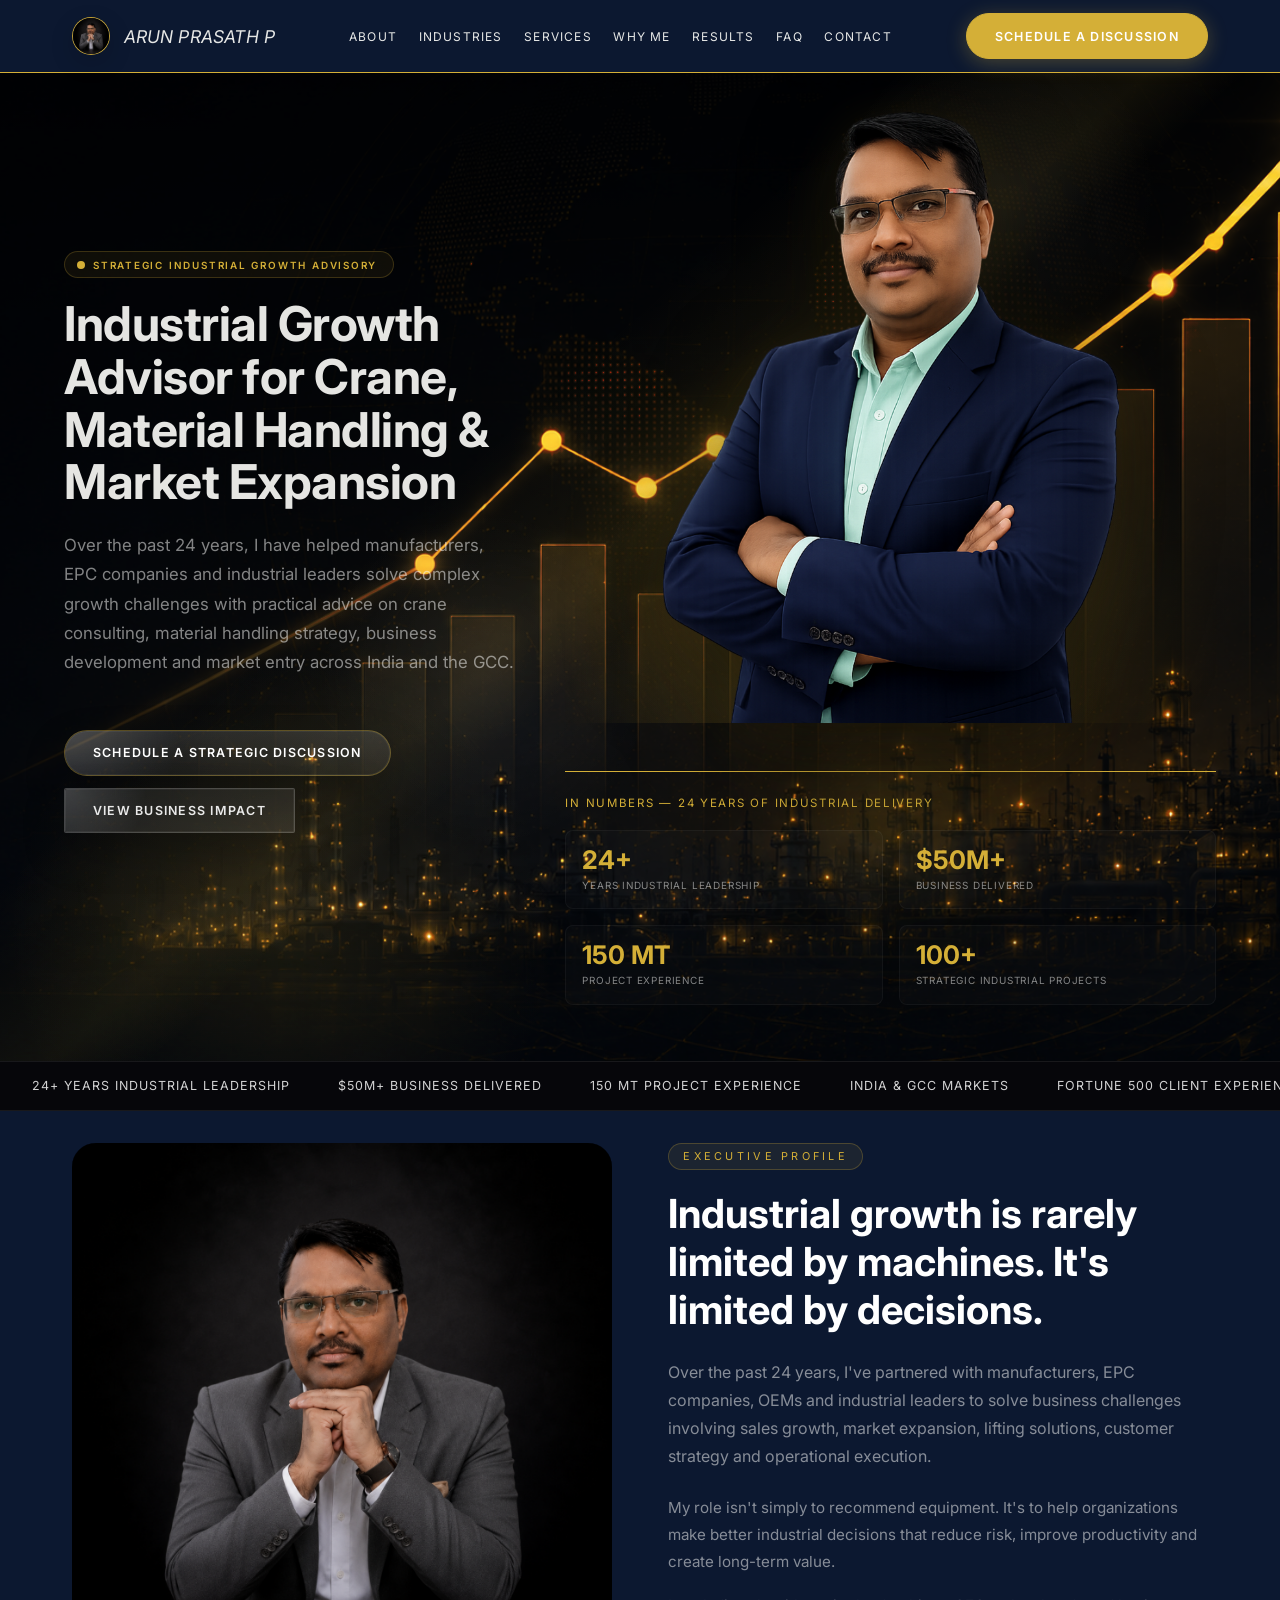
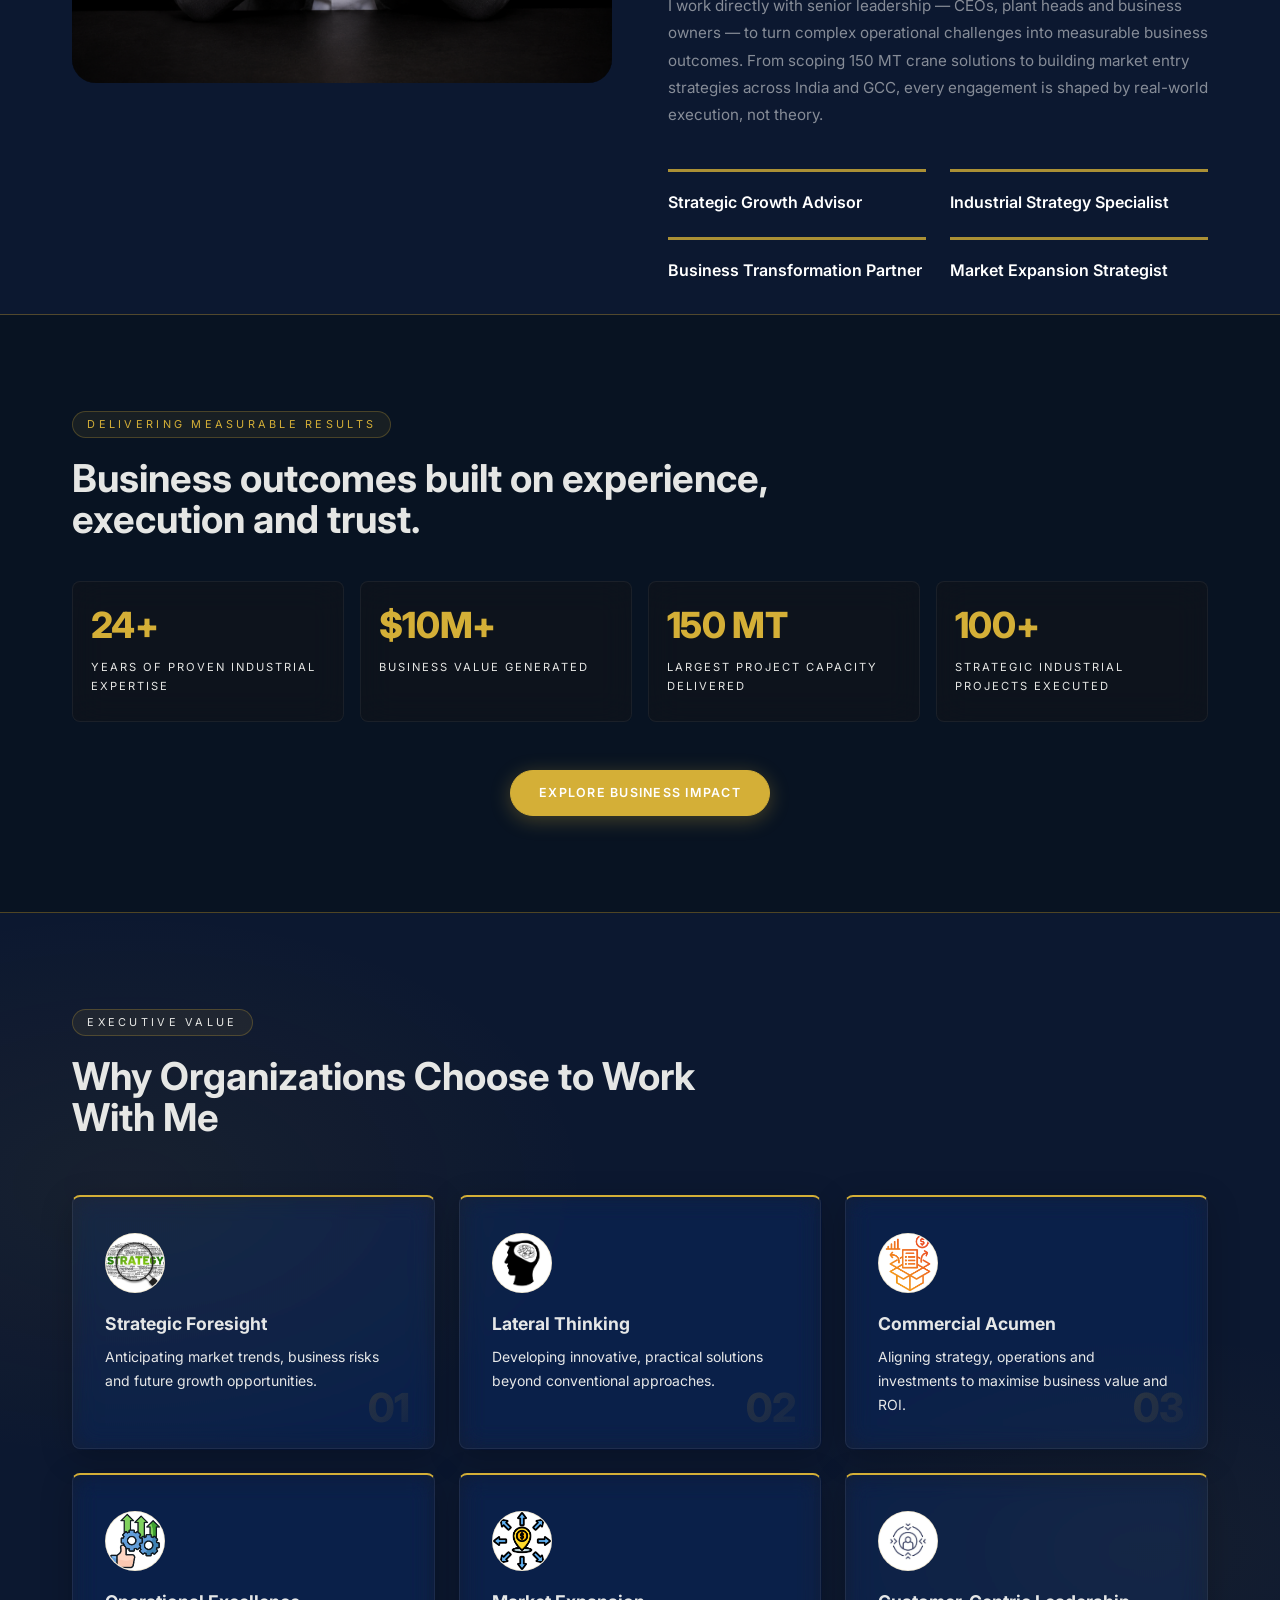
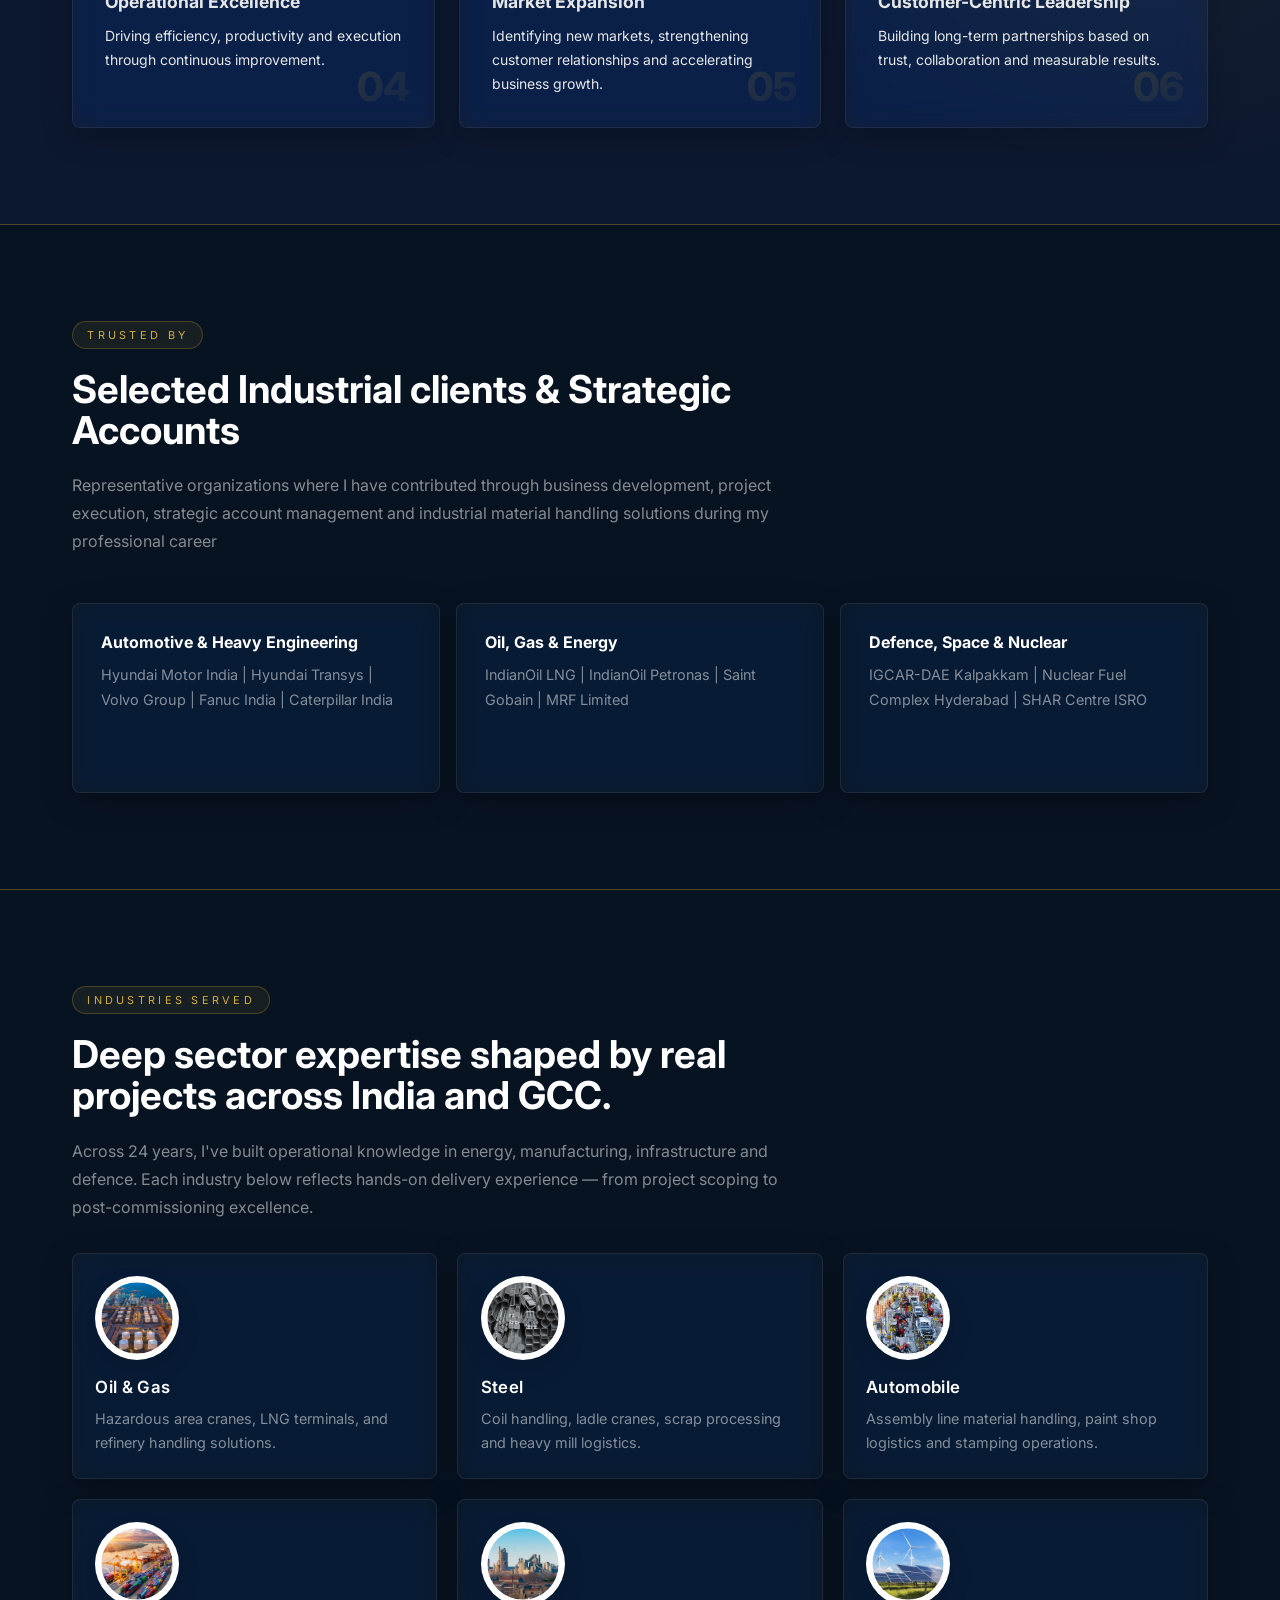
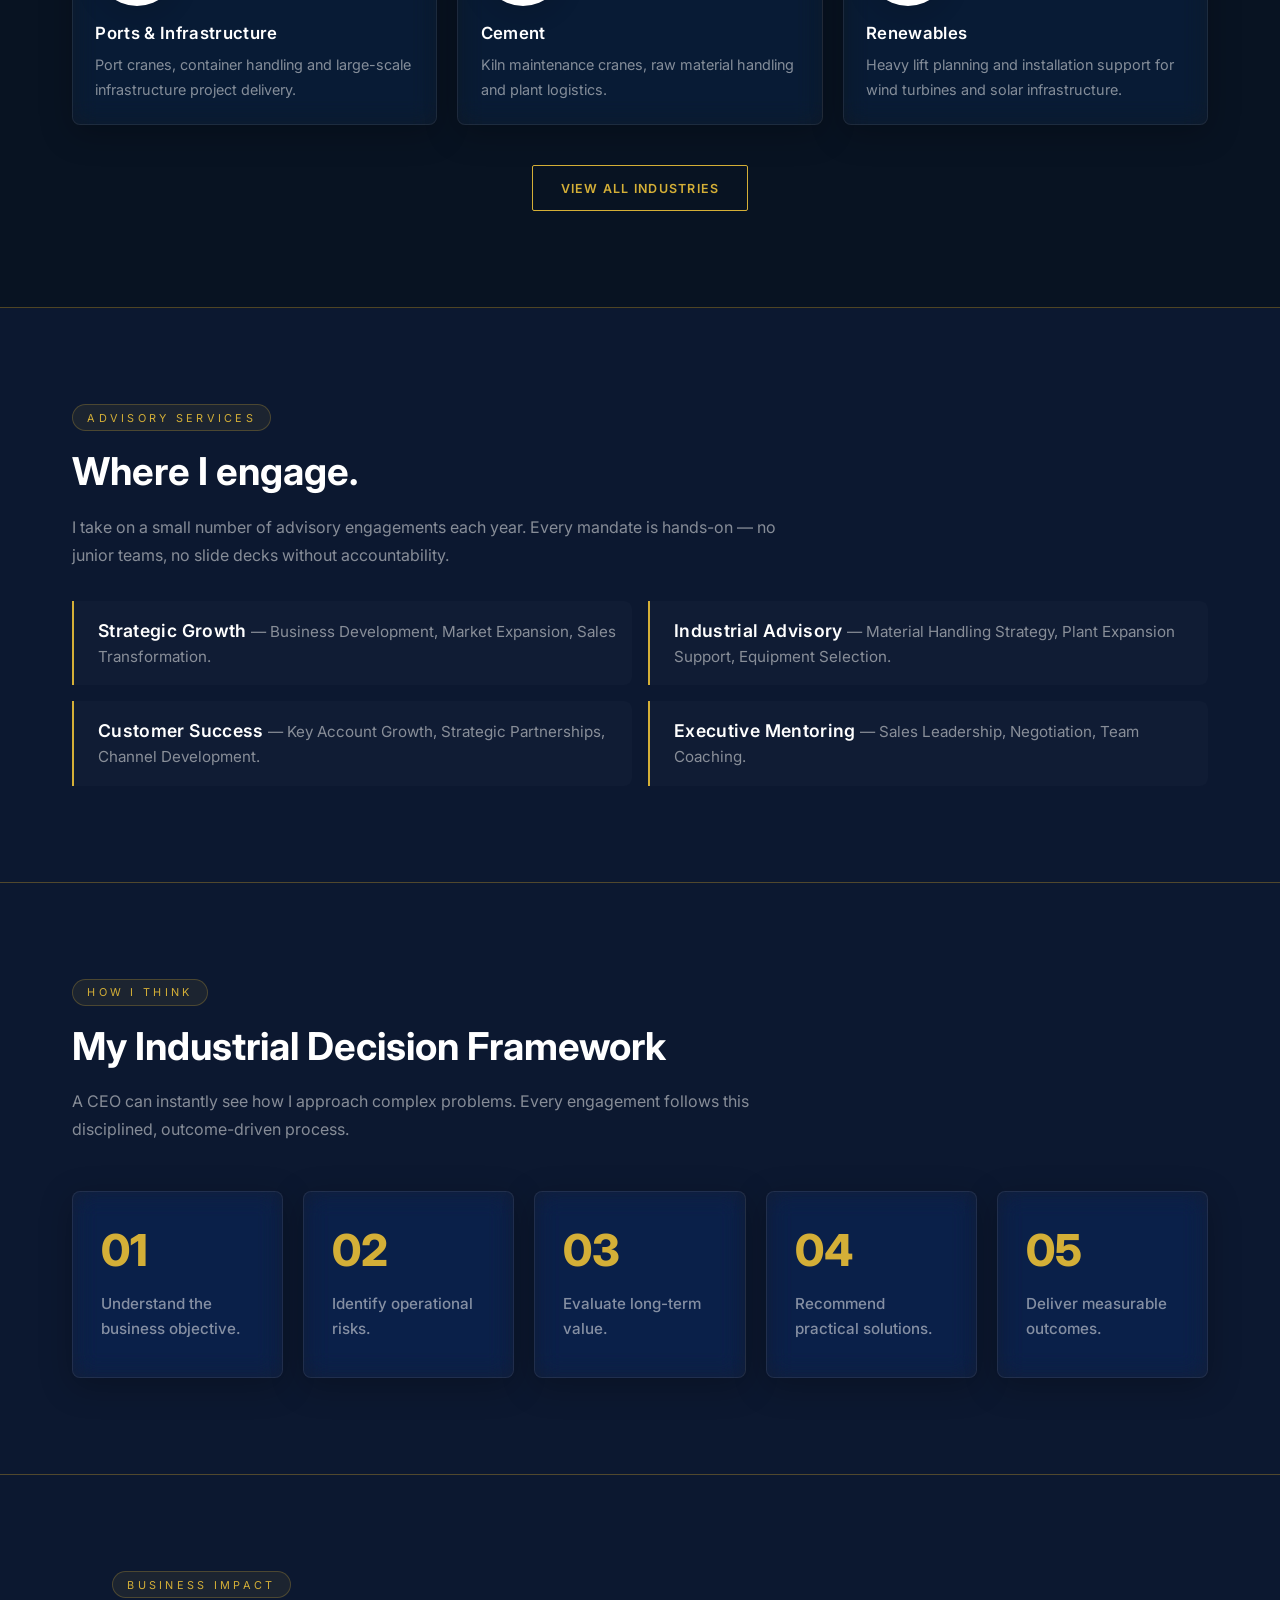
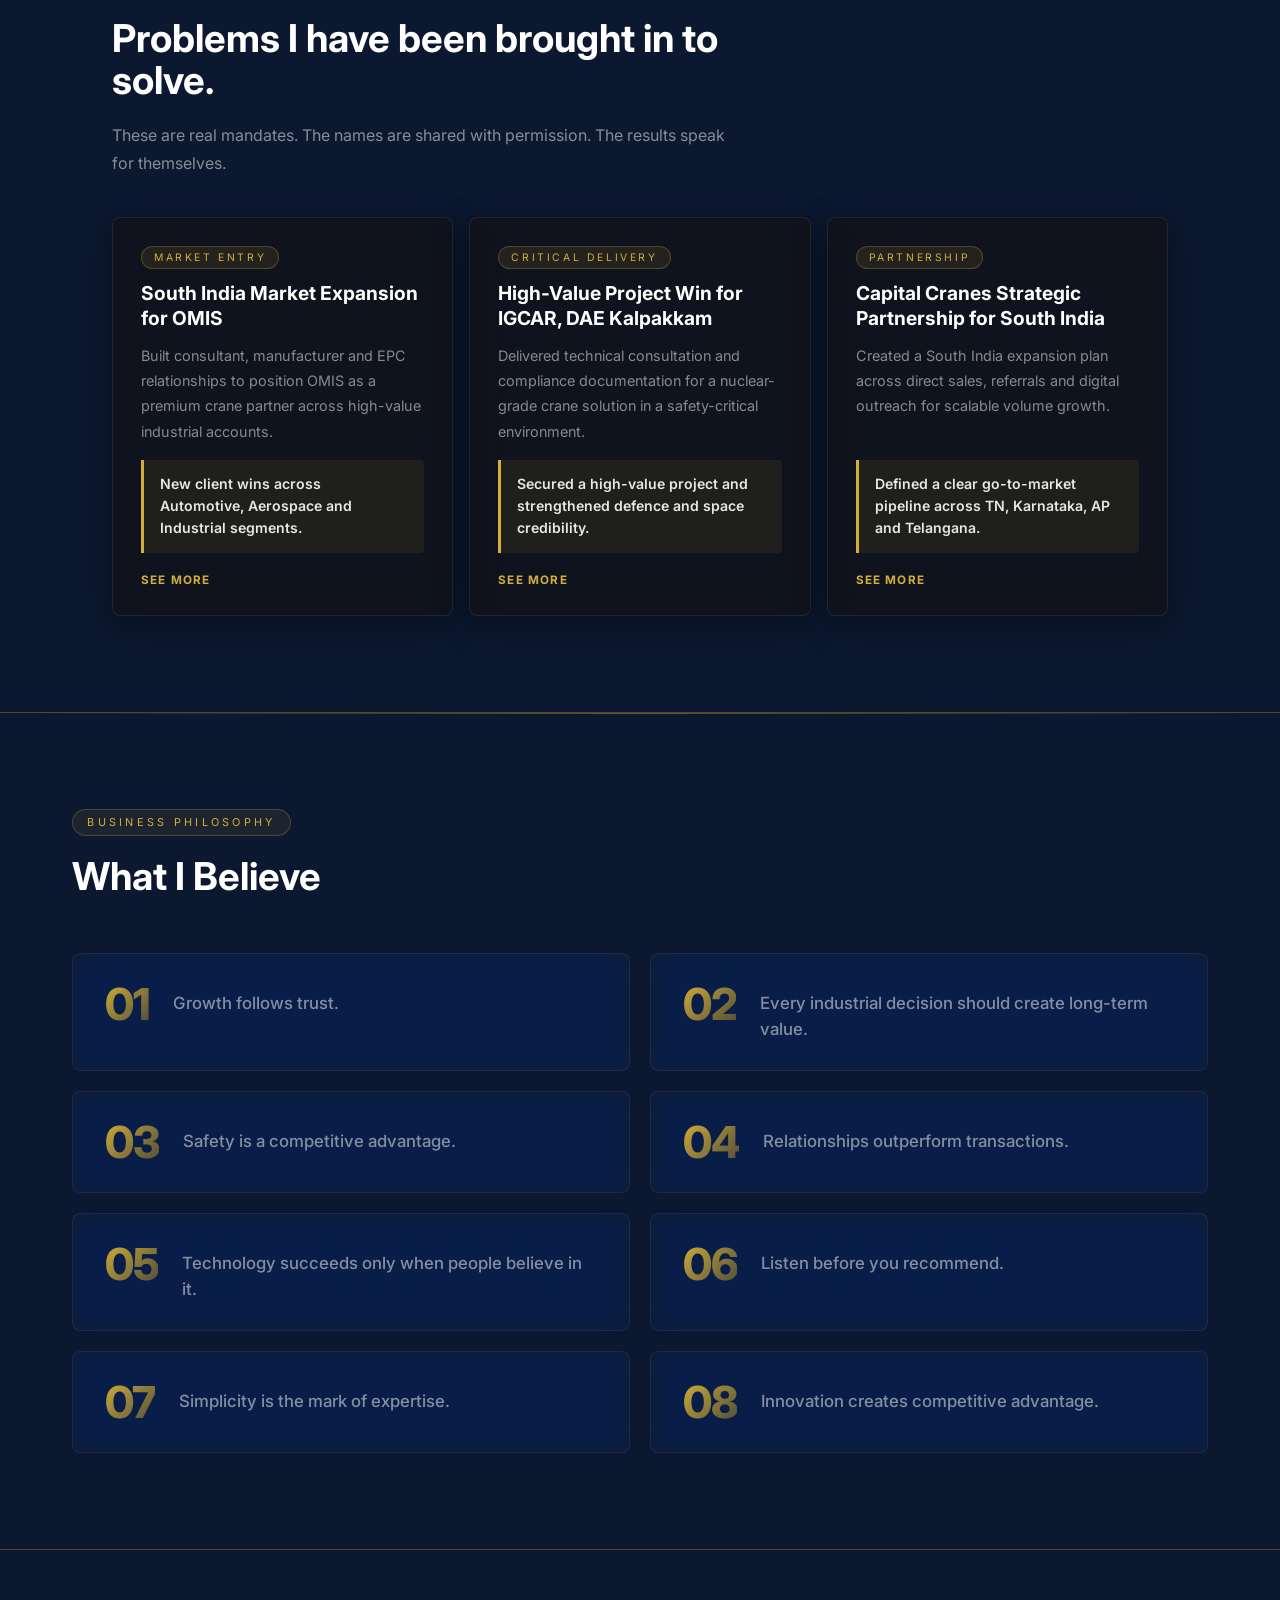
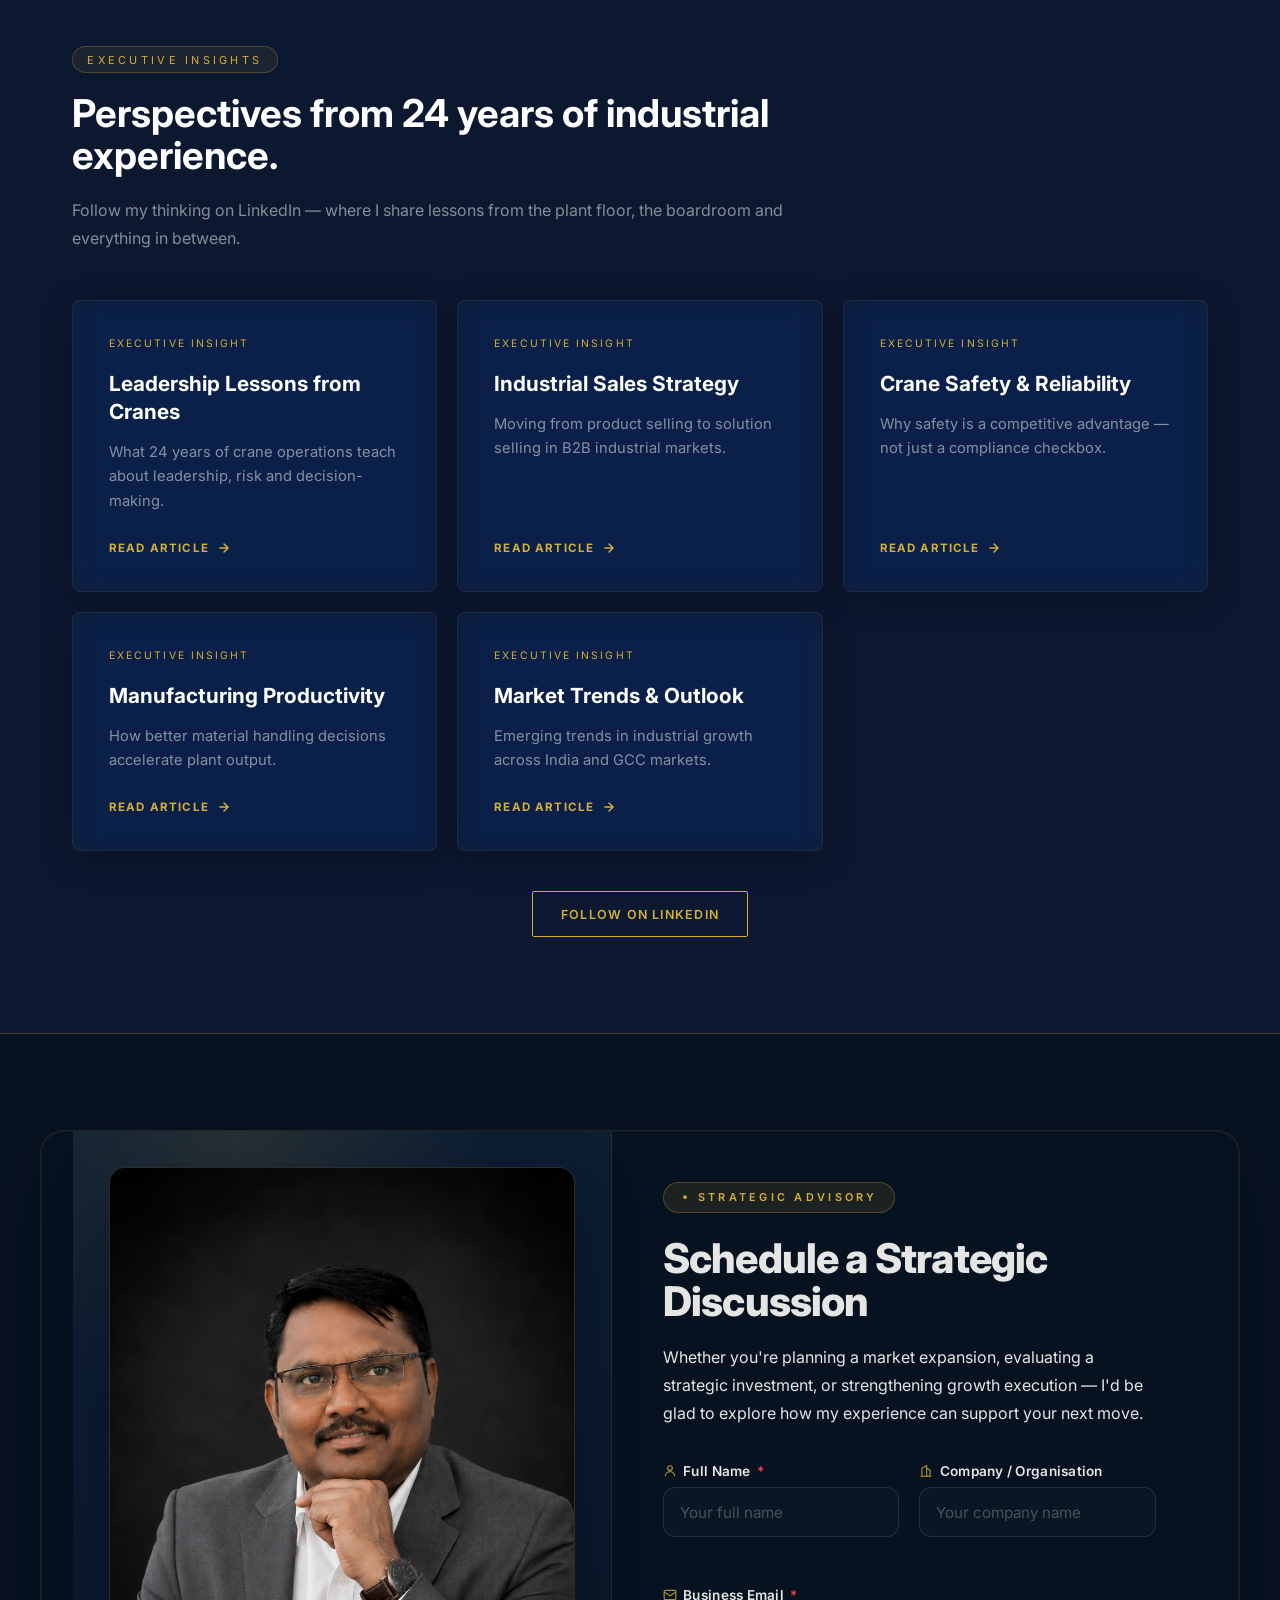
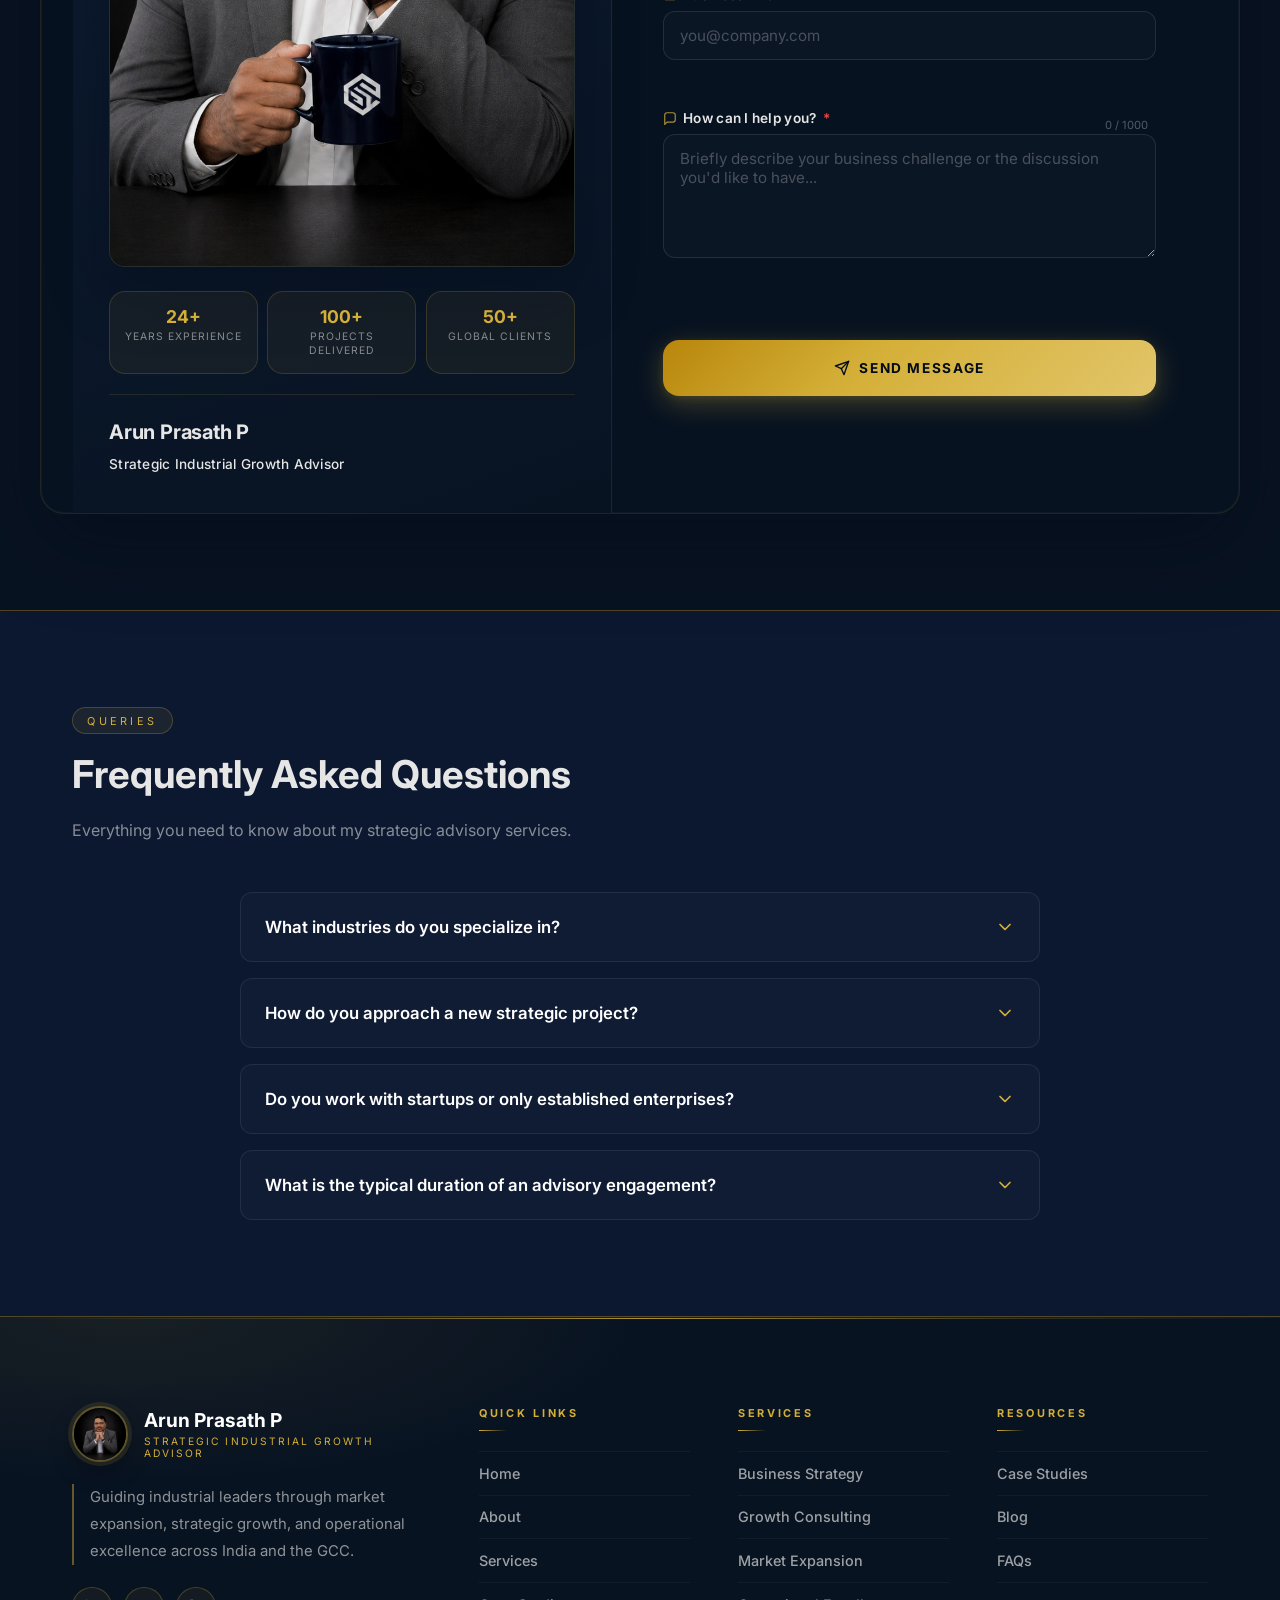
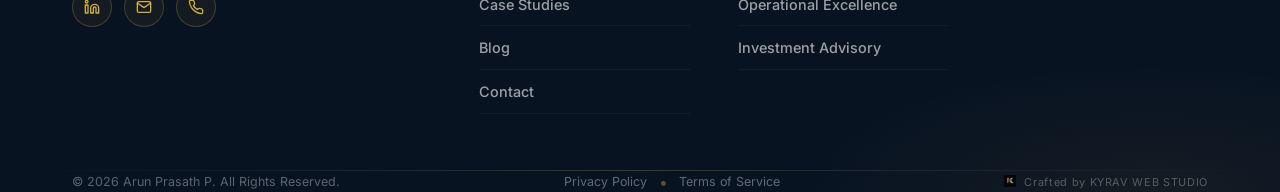
==== commit 70be7806: "Update site styling, hero image, and case study pages" ====
--- a/index.html
+++ b/index.html
@@ -4,27 +4,30 @@
 <head>
   <meta charset="UTF-8" />
   <meta name="viewport" content="width=device-width, initial-scale=1.0" />
-  <title>Arun Prasath P — Strategic Industrial Growth Advisor | India & GCC</title>
+  <title>Arun Prasath P | Industrial Growth Advisor for India & GCC</title>
   <meta name="description"
-    content="Turning industrial complexity into business growth. 24+ years helping CEOs and industrial leaders make confident decisions on growth, operations and market expansion." />
+    content="Arun Prasath P advises industrial leaders across India and the GCC on crane consulting, material handling strategy, market expansion, business development and plant growth." />
+  <meta name="keywords" content="industrial growth advisor, crane consultant India, material handling consultant, industrial market expansion advisor, business development consultant industrial" />
+  <meta name="robots" content="index, follow, max-image-preview:large, max-snippet:-1, max-video-preview:-1" />
   <link rel="canonical" href="https://arunprasathp.in/" />
+  <link rel="preload" as="image" fetchpriority="high" href="assets/images/arun-prasath-hero.png" />
 
   <!-- Open Graph -->
-  <meta property="og:title" content="Arun Prasath P — Strategic Industrial Growth Advisor" />
+  <meta property="og:title" content="Arun Prasath P | Industrial Growth Advisor for India & GCC" />
   <meta property="og:description"
-    content="Turning industrial complexity into business growth. 24+ years helping CEOs and industrial leaders make confident decisions on growth, operations and market expansion." />
+    content="Arun Prasath P advises industrial leaders across India and the GCC on crane consulting, material handling strategy, market expansion, business development and plant growth." />
   <meta property="og:type" content="website" />
   <meta property="og:url" content="https://arunprasathp.in/" />
-  <meta property="og:image" content="https://arunprasathp.in/assets/images/og-image.jpg" />
+  <meta property="og:image" content="https://arunprasathp.in/assets/images/og-image.svg" />
   <meta property="og:site_name" content="Arun Prasath P" />
   <meta property="og:locale" content="en_IN" />
 
   <!-- Twitter Card -->
   <meta name="twitter:card" content="summary_large_image" />
-  <meta name="twitter:title" content="Arun Prasath P — Strategic Industrial Growth Advisor" />
+  <meta name="twitter:title" content="Arun Prasath P | Industrial Growth Advisor for India & GCC" />
   <meta name="twitter:description"
-    content="Turning industrial complexity into business growth. 24+ years helping CEOs and industrial leaders make confident decisions." />
-  <meta name="twitter:image" content="https://arunprasath.in/assets/images/og-image.jpg" />
+    content="Industrial growth advisory for crane, material handling, market entry and business development across India and the GCC." />
+  <meta name="twitter:image" content="https://arunprasathp.in/assets/images/og-image.svg" />
 
   <!-- JSON-LD Structured Data -->
   <script type="application/ld+json">
@@ -33,16 +36,77 @@
     "@type": "Person",
     "name": "Arun Prasath P",
     "jobTitle": "Strategic Industrial Growth Advisor",
-    "url": "https://arunprasath.in",
-    "description": "Turning industrial complexity into business growth. 24+ years helping CEOs and industrial leaders make confident decisions on growth, operations and market expansion.",
+    "url": "https://arunprasathp.in/",
+    "description": "Industrial growth advisor helping CEOs, plant heads and business owners improve market expansion, crane consulting, material handling strategy and operational growth across India and the GCC.",
     "sameAs": [
       "https://www.linkedin.com/in/arun-prasath-p-pap-3214b1165/"
     ],
-    "knowsAbout": ["Industrial Growth Advisory", "Material Handling", "Business Development", "Market Expansion", "Crane Engineering", "Sales Strategy"],
+    "knowsAbout": ["Industrial Growth Advisory", "Material Handling", "Business Development", "Market Expansion", "Crane Engineering", "Sales Strategy", "Plant Expansion"],
     "address": {
       "@type": "PostalAddress",
       "addressCountry": "IN"
     }
+  }
+  </script>
+  <script type="application/ld+json">
+  {
+    "@context": "https://schema.org",
+    "@type": ["ProfessionalService", "Organization"],
+    "name": "Arun Prasath P",
+    "url": "https://arunprasathp.in/",
+    "logo": "https://arunprasathp.in/assets/images/logo/arun-prasath-logo-square.svg",
+    "telephone": "+91-9894400663",
+    "email": "arun.papiis@gmail.com",
+    "description": "Strategic advisory for industrial growth, crane consulting, material handling strategy and market entry across India and the GCC.",
+    "areaServed": [
+      { "@type": "Country", "name": "India" },
+      { "@type": "Country", "name": "United Arab Emirates" },
+      { "@type": "Country", "name": "Saudi Arabia" },
+      { "@type": "Country", "name": "Qatar" },
+      { "@type": "Country", "name": "Oman" },
+      { "@type": "Country", "name": "Bahrain" }
+    ],
+    "sameAs": ["https://www.linkedin.com/in/arun-prasath-p-pap-3214b1165/"]
+  }
+  </script>
+  <script type="application/ld+json">
+  {
+    "@context": "https://schema.org",
+    "@type": "FAQPage",
+    "mainEntity": [
+      {
+        "@type": "Question",
+        "name": "What industries do you specialize in?",
+        "acceptedAnswer": {
+          "@type": "Answer",
+          "text": "I primarily work with manufacturing, heavy industry, energy, infrastructure and EPC businesses, helping them scale operations, improve material handling decisions and expand into India and the GCC."
+        }
+      },
+      {
+        "@type": "Question",
+        "name": "How do you approach a new strategic project?",
+        "acceptedAnswer": {
+          "@type": "Answer",
+          "text": "My approach starts with a deep-dive assessment of the current operating context, followed by practical recommendations that connect commercial growth, operational efficiency and execution discipline."
+        }
+      },
+      {
+        "@type": "Question",
+        "name": "Do you work with startups or only established enterprises?",
+        "acceptedAnswer": {
+          "@type": "Answer",
+          "text": "My advisory work is most often focused on established industrial businesses and mid-market companies, though I also support high-growth firms preparing for expansion or market entry."
+        }
+      },
+      {
+        "@type": "Question",
+        "name": "What is the typical duration of an advisory engagement?",
+        "acceptedAnswer": {
+          "@type": "Answer",
+          "text": "Most engagements run from 3 to 12 months, and I also support retained advisory relationships for long-term leadership and growth planning."
+        }
+      }
+    ]
   }
   </script>
 
@@ -118,13 +182,8 @@
       <div class="hero-grid container">
         <div class="hero-copy" data-aos="fade-right" data-aos-duration="1000">
           <span class="eyebrow">Strategic Industrial Growth Advisory</span>
-          <h1>Transforming Industrial Challenges into Sustainable <br><span style="color: var(--color-accent);">Business
-              Growth.</span>
-          </h1>
-          <p class="hero-text">Over the past 24 years, I've worked across the industrial sector, helping manufacturers,
-            EPC companies and business leaders solve complex challenges, strengthen customer relationships, improve
-            operational performance, and drive sustainable business growth with measurable ROI across India and the GCC
-            Nations.</p>
+          <h1>Industrial Growth Advisor for Crane, Material Handling &amp; Market Expansion</h1>
+          <p class="hero-text">Over the past 24 years, I have helped manufacturers, EPC companies and industrial leaders solve complex growth challenges with practical advice on crane consulting, material handling strategy, business development and market entry across India and the GCC.</p>
           <div class="hero-buttons">
             <a class="button button-primary" href="#connect">Schedule a Strategic Discussion</a>
             <a class="button button-secondary" href="#impact">View Business Impact</a>
@@ -133,7 +192,7 @@
         <div class="hero-visual" data-aos="fade-up" data-aos-duration="1000" data-aos-delay="150">
           <div class="hero-img-wrapper">
             <img src="assets/images/arun-prasath-hero.png" alt="Arun Prasath P — Strategic Industrial Growth Advisor"
-              class="hero-img-full" width="560" height="700" loading="eager" decoding="async" />
+              class="hero-img-full" width="560" height="700" loading="eager" decoding="async" fetchpriority="high" sizes="(max-width: 768px) 100vw, 560px" />
           </div>
           <div class="hero-stats-wrapper"
             style="border-top: 1px solid var(--color-accent); padding-top: 1.5rem; width: 100%; margin-top: 1rem;">
@@ -694,7 +753,7 @@
               <p>Built consultant, manufacturer and EPC relationships to position OMIS as a premium crane partner across
                 high-value industrial accounts.</p>
               <div class="case-result">New client wins across Automotive, Aerospace and Industrial segments.</div>
-              <button class="case-cta">Read Full Case Study</button>
+              <a class="case-cta" href="case-studies/omis-south-india-market-expansion.html">See more</a>
             </div>
           </article>
           <article class="case-card" data-case="case2" role="button" tabindex="0" data-aos="fade-up"
@@ -706,7 +765,7 @@
                 safety-critical environment.</p>
               <div class="case-result">Secured a high-value project and strengthened defence and space credibility.
               </div>
-              <button class="case-cta">Read Full Case Study</button>
+              <a class="case-cta" href="case-studies/igcar-dae-kalpakkam-crane-project.html">See more</a>
             </div>
           </article>
           <article class="case-card" data-case="case3" role="button" tabindex="0" data-aos="fade-up"
@@ -718,7 +777,7 @@
                 volume growth.</p>
               <div class="case-result">Defined a clear go-to-market pipeline across TN, Karnataka, AP and Telangana.
               </div>
-              <button class="case-cta">Read Full Case Study</button>
+              <a class="case-cta" href="case-studies/capital-cranes-south-india-partnership.html">See more</a>
             </div>
           </article>
         </div>
@@ -781,11 +840,10 @@
           boardroom and everything in between.</p>
         <div class="insights-grid-custom">
           <article class="insight-card-custom" data-aos="fade-up">
-            <span class="insight-tag">LinkedIn Insights</span>
+            <span class="insight-tag">Executive Insight</span>
             <h3>Leadership Lessons from Cranes</h3>
             <p>What 24 years of crane operations teach about leadership, risk and decision-making.</p>
-            <a class="insight-link" href="https://www.linkedin.com/in/arun-prasath-p-pap-3214b1165/" target="_blank"
-              rel="noopener">
+            <a class="insight-link" href="insights/leadership-lessons-from-cranes.html">
               Read Article
               <svg viewBox="0 0 24 24" fill="none" stroke="currentColor" stroke-width="2.5" stroke-linecap="round"
                 stroke-linejoin="round">
@@ -794,11 +852,10 @@
             </a>
           </article>
           <article class="insight-card-custom" data-aos="fade-up" data-aos-delay="50">
-            <span class="insight-tag">LinkedIn Insights</span>
+            <span class="insight-tag">Executive Insight</span>
             <h3>Industrial Sales Strategy</h3>
             <p>Moving from product selling to solution selling in B2B industrial markets.</p>
-            <a class="insight-link" href="https://www.linkedin.com/in/arun-prasath-p-pap-3214b1165/" target="_blank"
-              rel="noopener">
+            <a class="insight-link" href="insights/industrial-sales-strategy-for-b2b-growth.html">
               Read Article
               <svg viewBox="0 0 24 24" fill="none" stroke="currentColor" stroke-width="2.5" stroke-linecap="round"
                 stroke-linejoin="round">
@@ -807,11 +864,10 @@
             </a>
           </article>
           <article class="insight-card-custom" data-aos="fade-up" data-aos-delay="100">
-            <span class="insight-tag">LinkedIn Insights</span>
+            <span class="insight-tag">Executive Insight</span>
             <h3>Crane Safety &amp; Reliability</h3>
             <p>Why safety is a competitive advantage — not just a compliance checkbox.</p>
-            <a class="insight-link" href="https://www.linkedin.com/in/arun-prasath-p-pap-3214b1165/" target="_blank"
-              rel="noopener">
+            <a class="insight-link" href="insights/crane-safety-and-reliability-as-a-competitive-advantage.html">
               Read Article
               <svg viewBox="0 0 24 24" fill="none" stroke="currentColor" stroke-width="2.5" stroke-linecap="round"
                 stroke-linejoin="round">
@@ -820,11 +876,10 @@
             </a>
           </article>
           <article class="insight-card-custom" data-aos="fade-up" data-aos-delay="150">
-            <span class="insight-tag">LinkedIn Insights</span>
+            <span class="insight-tag">Executive Insight</span>
             <h3>Manufacturing Productivity</h3>
             <p>How better material handling decisions accelerate plant output.</p>
-            <a class="insight-link" href="https://www.linkedin.com/in/arun-prasath-p-pap-3214b1165/" target="_blank"
-              rel="noopener">
+            <a class="insight-link" href="insights/material-handling-decision-making-for-manufacturing-productivity.html">
               Read Article
               <svg viewBox="0 0 24 24" fill="none" stroke="currentColor" stroke-width="2.5" stroke-linecap="round"
                 stroke-linejoin="round">
@@ -833,11 +888,10 @@
             </a>
           </article>
           <article class="insight-card-custom" data-aos="fade-up" data-aos-delay="200">
-            <span class="insight-tag">LinkedIn Insights</span>
+            <span class="insight-tag">Executive Insight</span>
             <h3>Market Trends &amp; Outlook</h3>
             <p>Emerging trends in industrial growth across India and GCC markets.</p>
-            <a class="insight-link" href="https://www.linkedin.com/in/arun-prasath-p-pap-3214b1165/" target="_blank"
-              rel="noopener">
+            <a class="insight-link" href="insights/india-gcc-industrial-growth-trends-2026.html">
               Read Article
               <svg viewBox="0 0 24 24" fill="none" stroke="currentColor" stroke-width="2.5" stroke-linecap="round"
                 stroke-linejoin="round">
--- a/assets/css/components.css
+++ b/assets/css/components.css
@@ -39,7 +39,7 @@
   color: var(--color-white);
   border: 1px solid var(--color-accent);
   padding: 0.9rem 1.75rem;
-  border-radius: var(--radius-sm);
+  border-radius: 999px;
   font-family: var(--font-label);
   font-size: 0.78rem;
   font-weight: 600;
--- a/assets/css/responsive.css
+++ b/assets/css/responsive.css
@@ -713,8 +713,8 @@
     flex-direction: column;
     align-items: center;
     gap: 2rem;
-    padding-inline: 1.5rem;
-    padding-block: 3rem 2.5rem;
+    padding-inline: 1.25rem;
+    padding-block: 2rem 2rem;
     margin-inline: auto;
     max-width: 960px;
   }
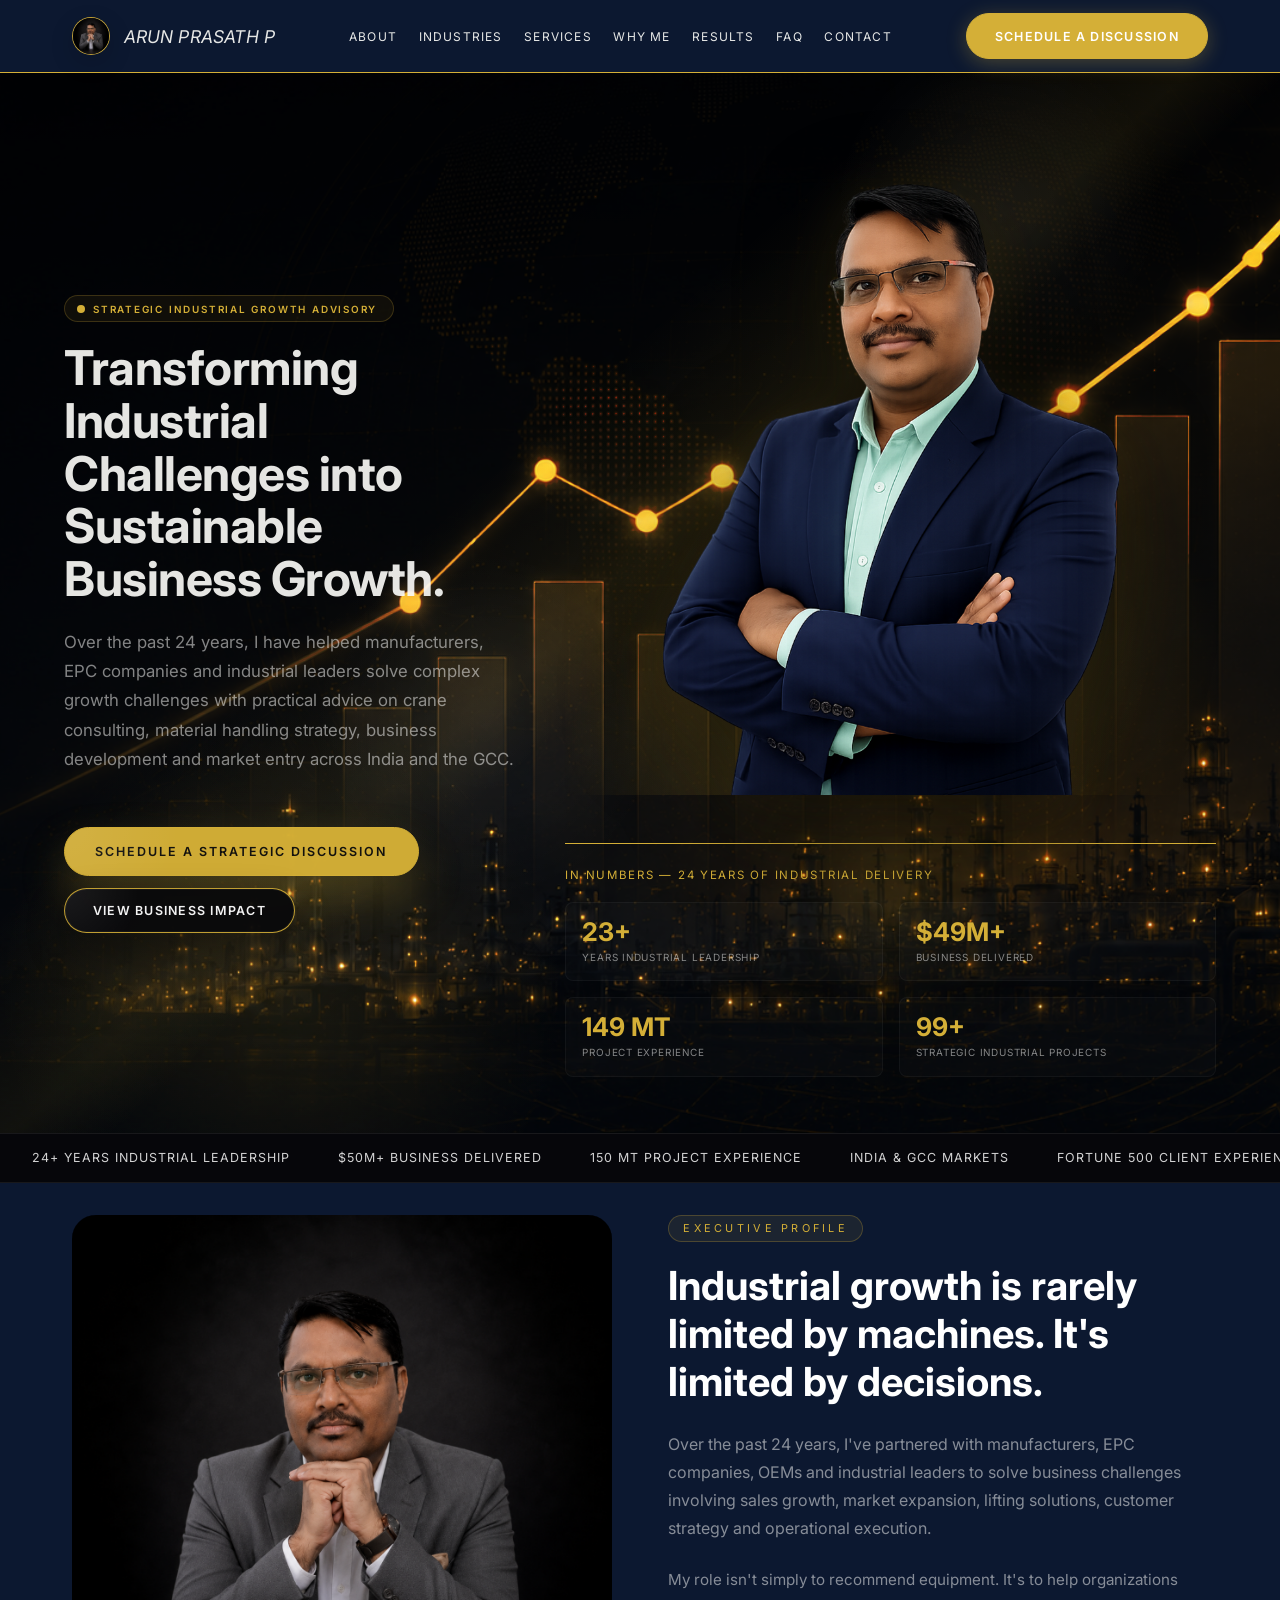
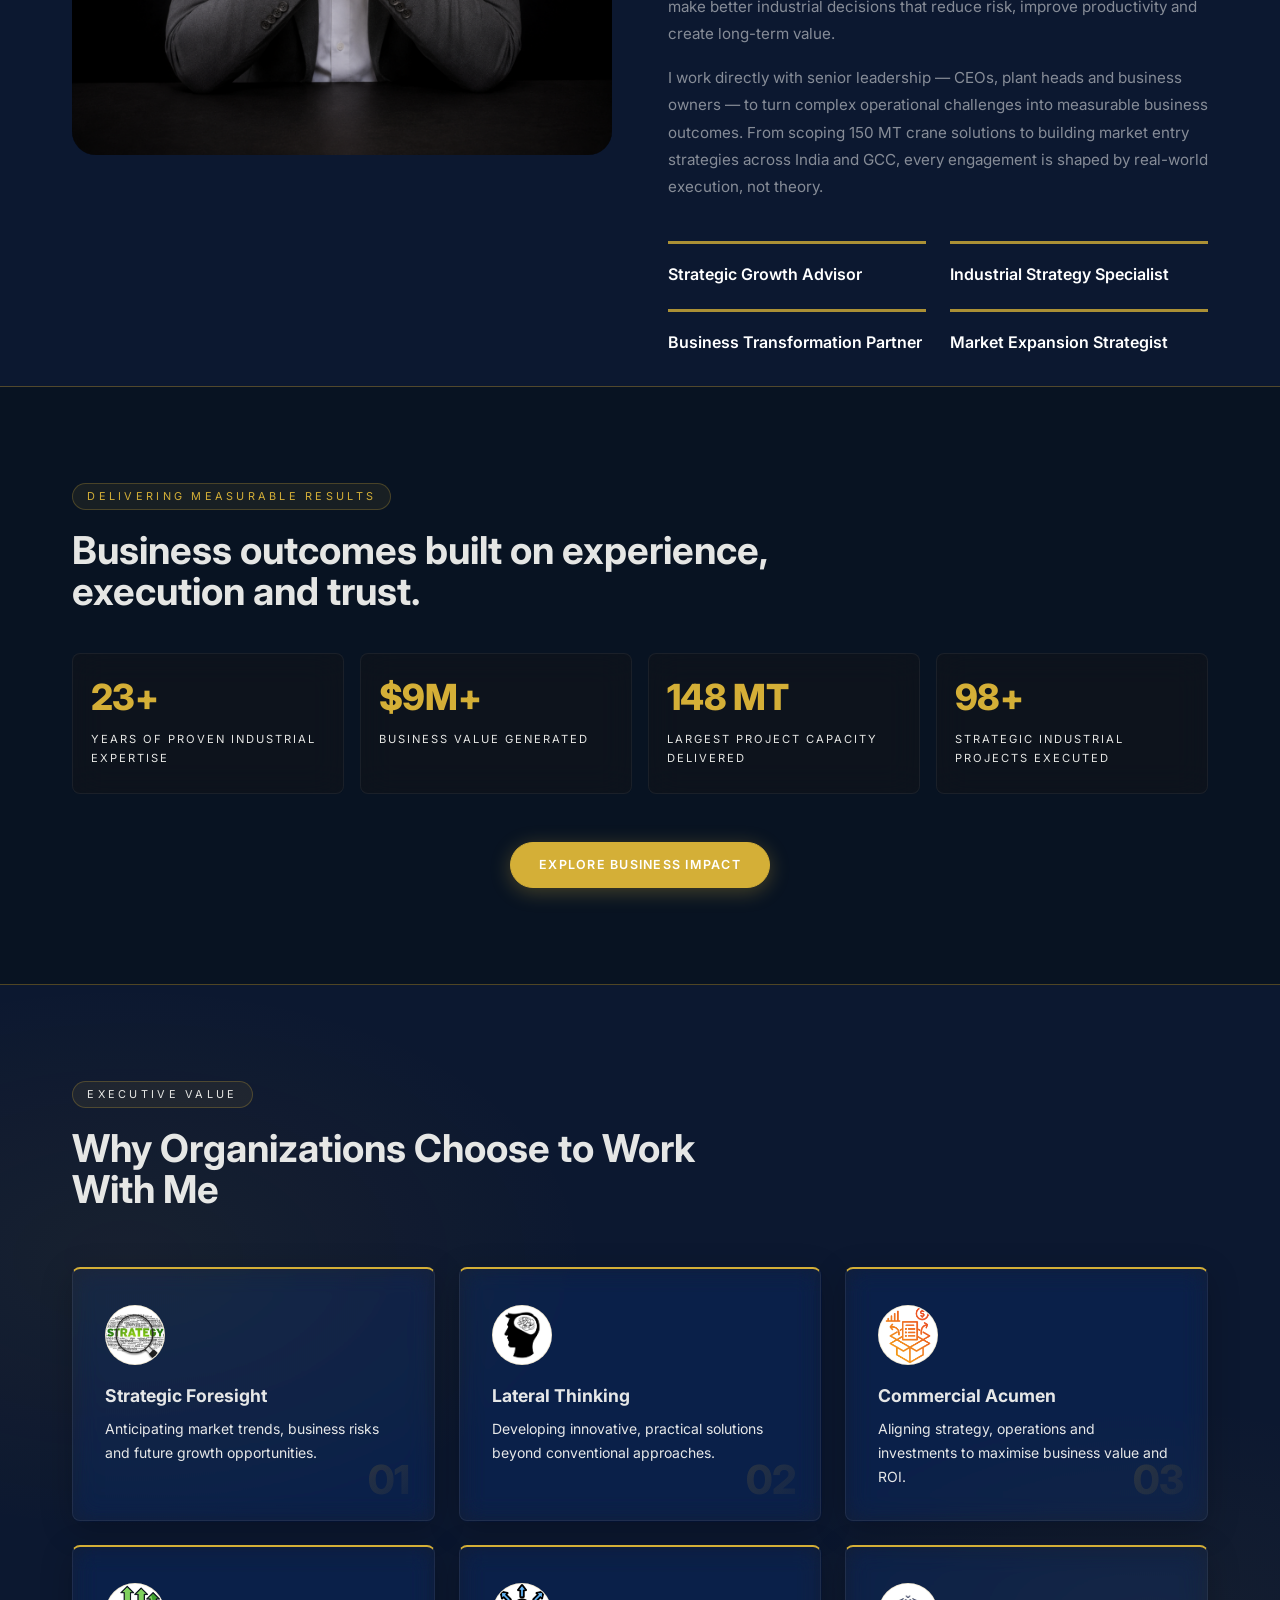
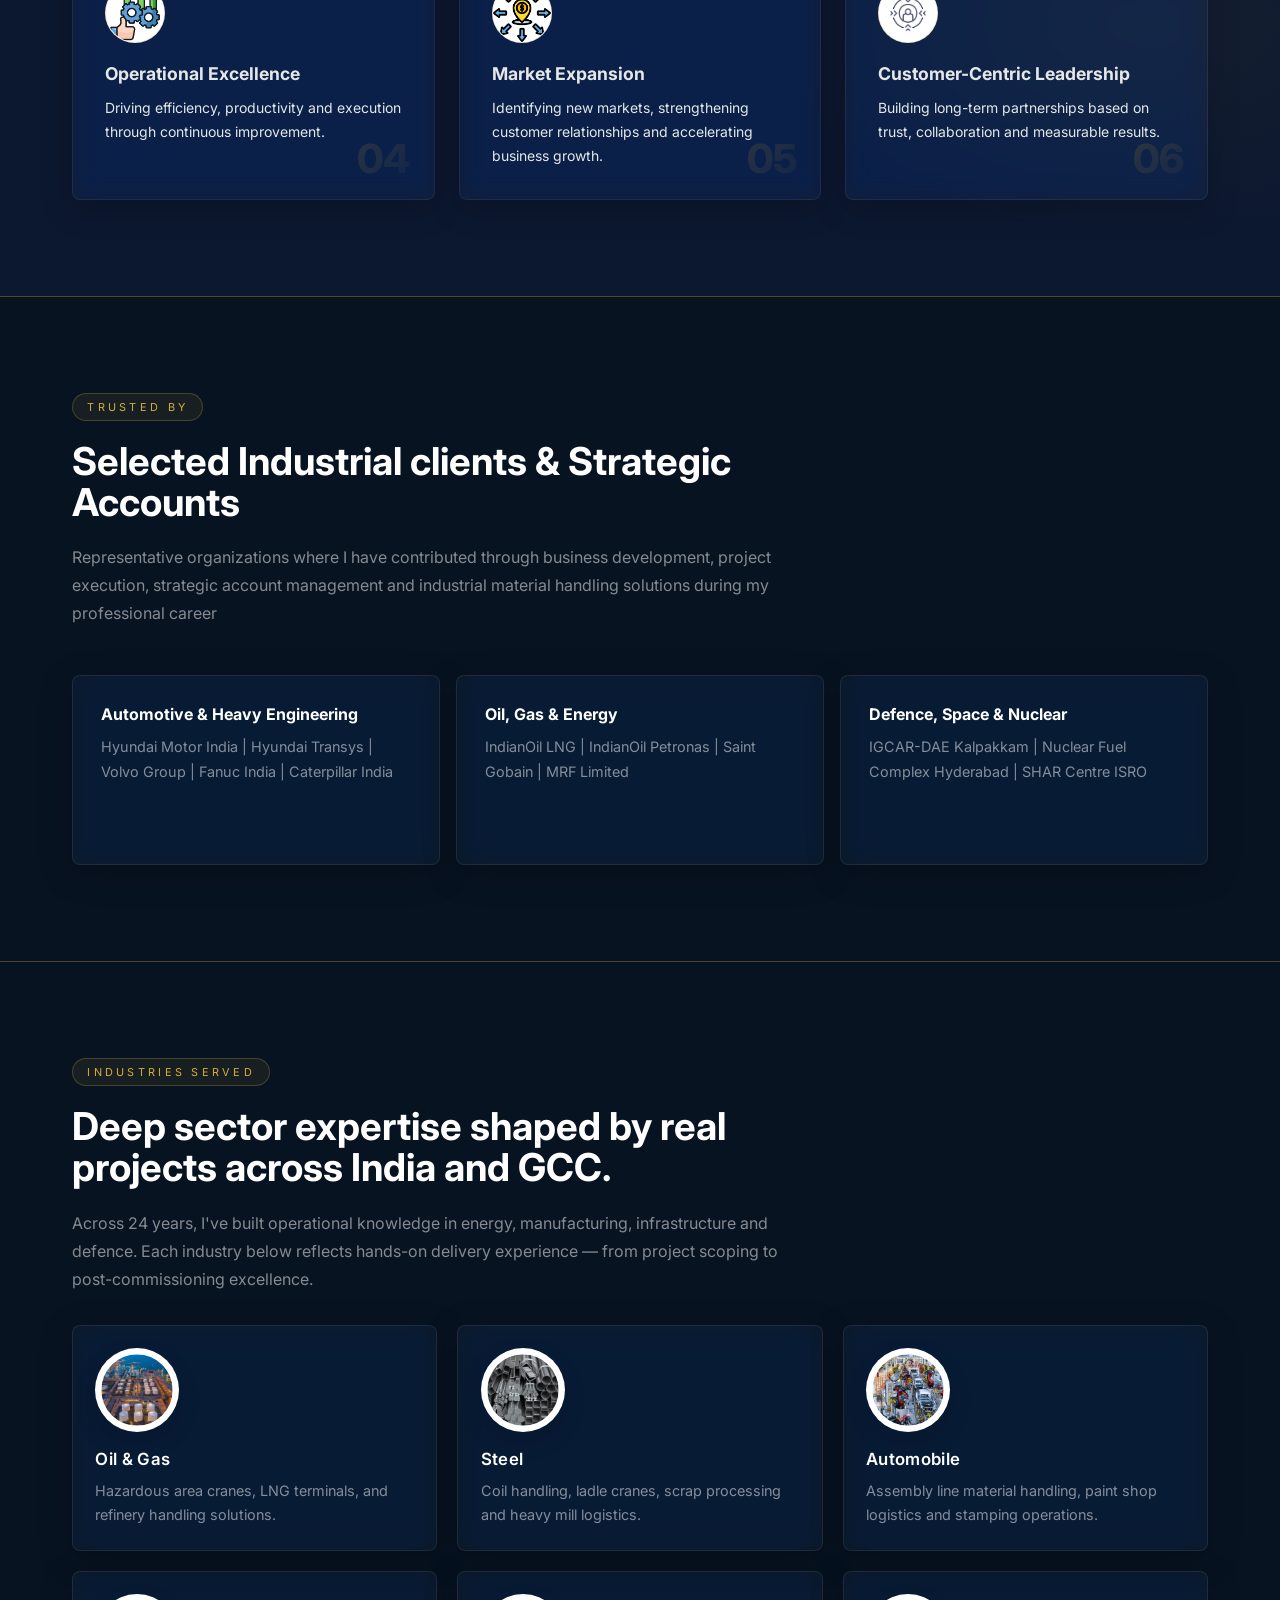
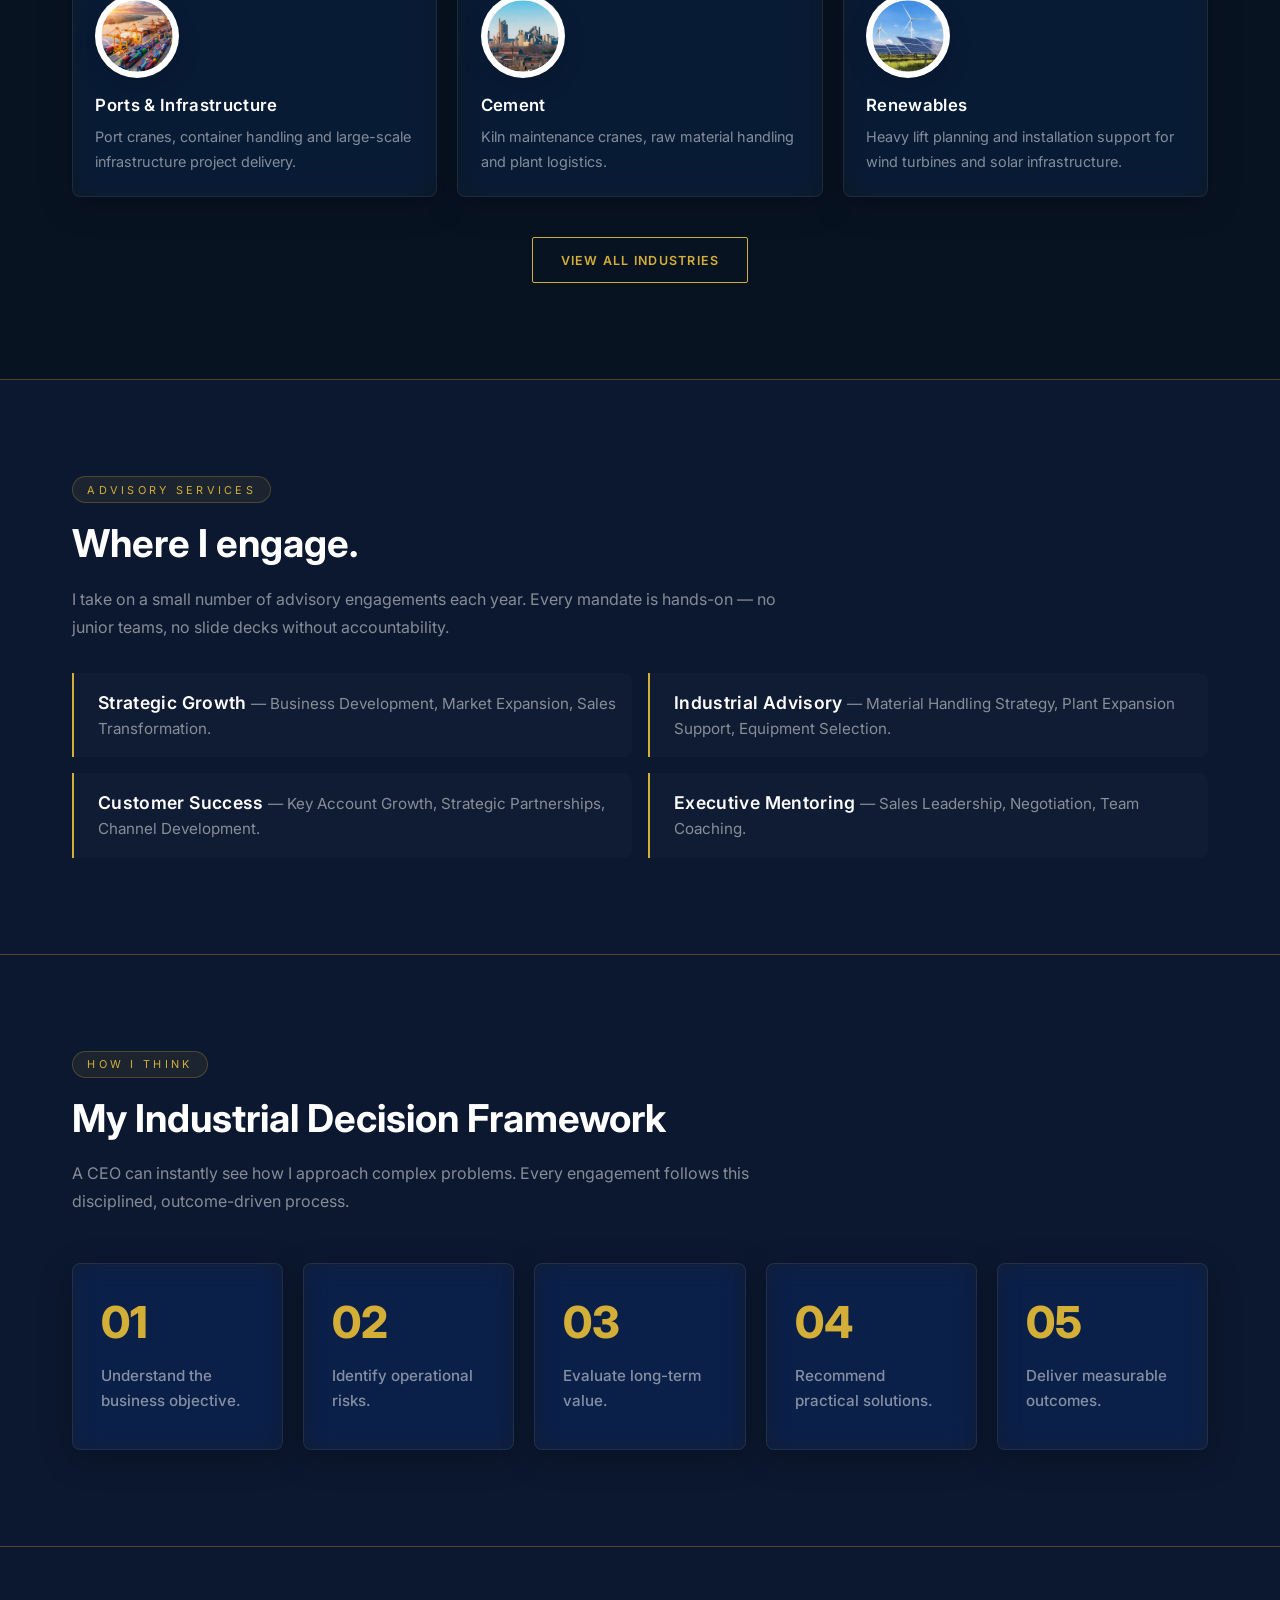
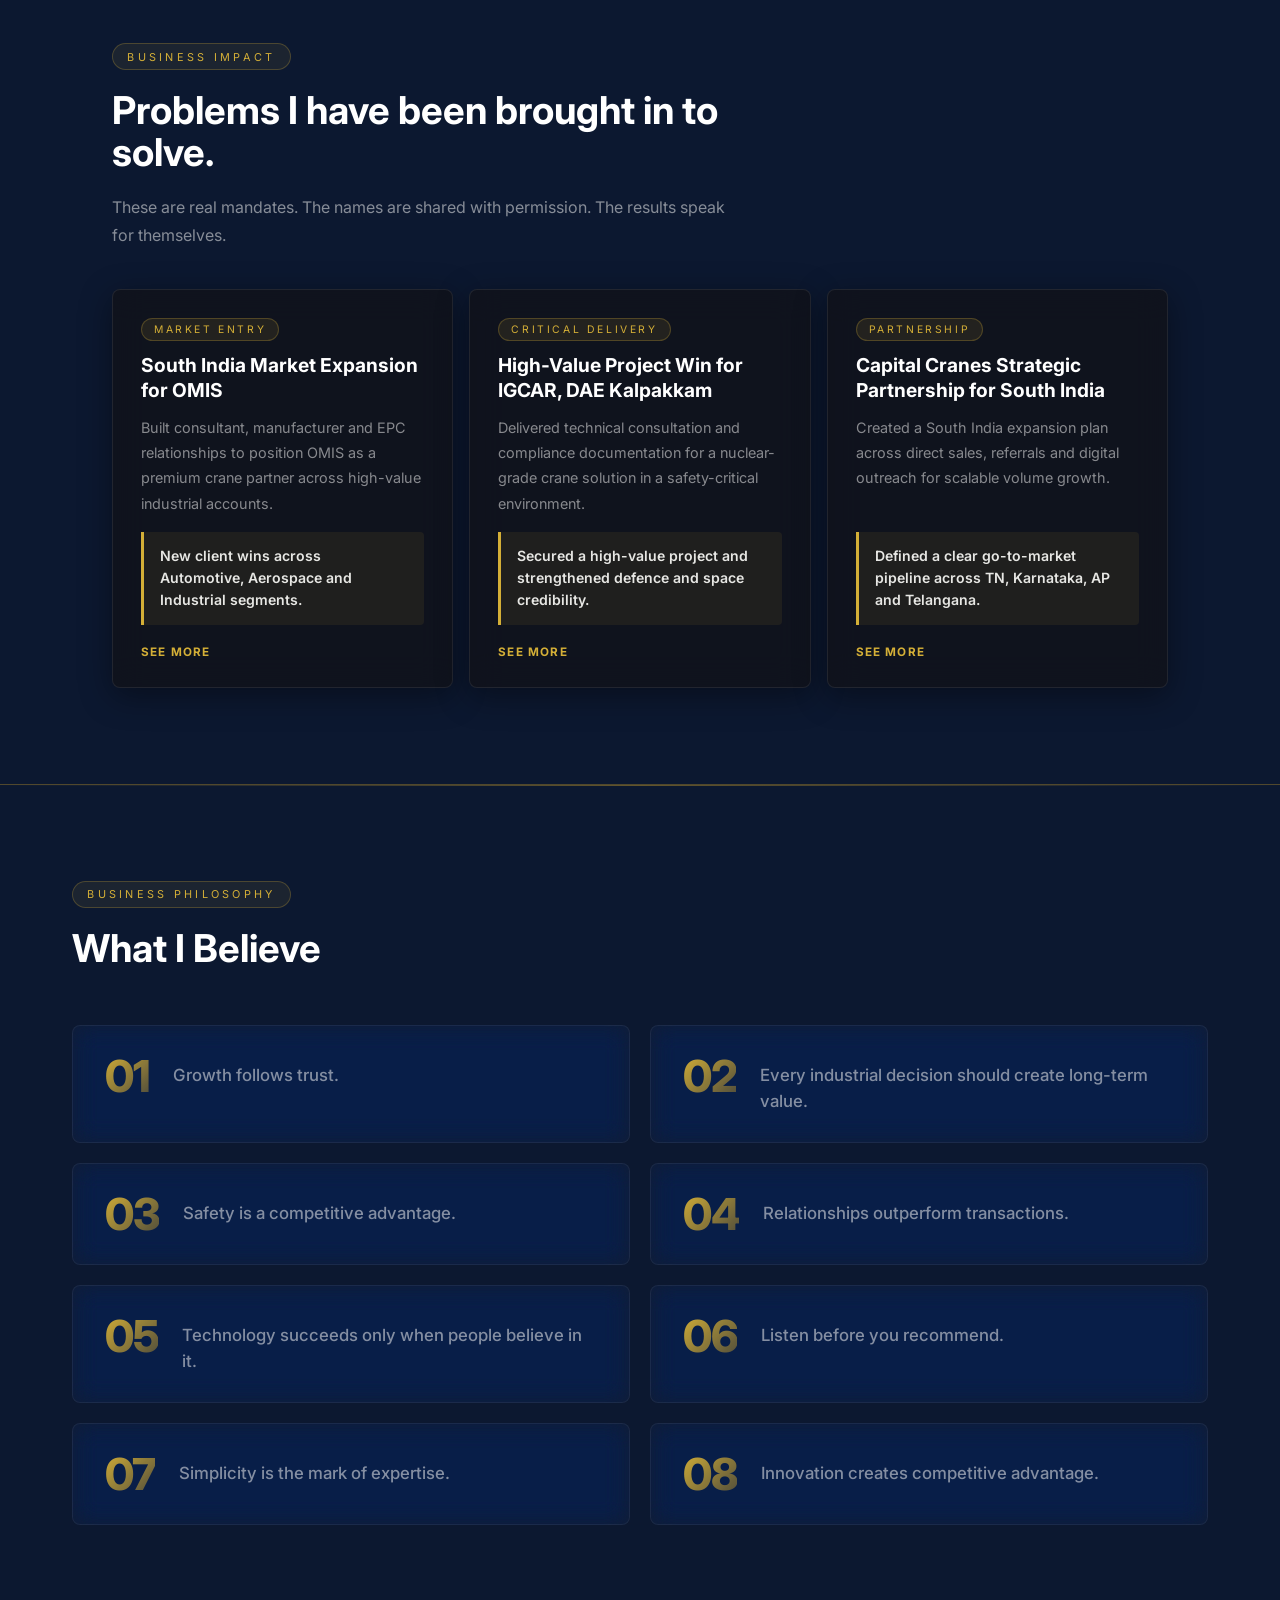
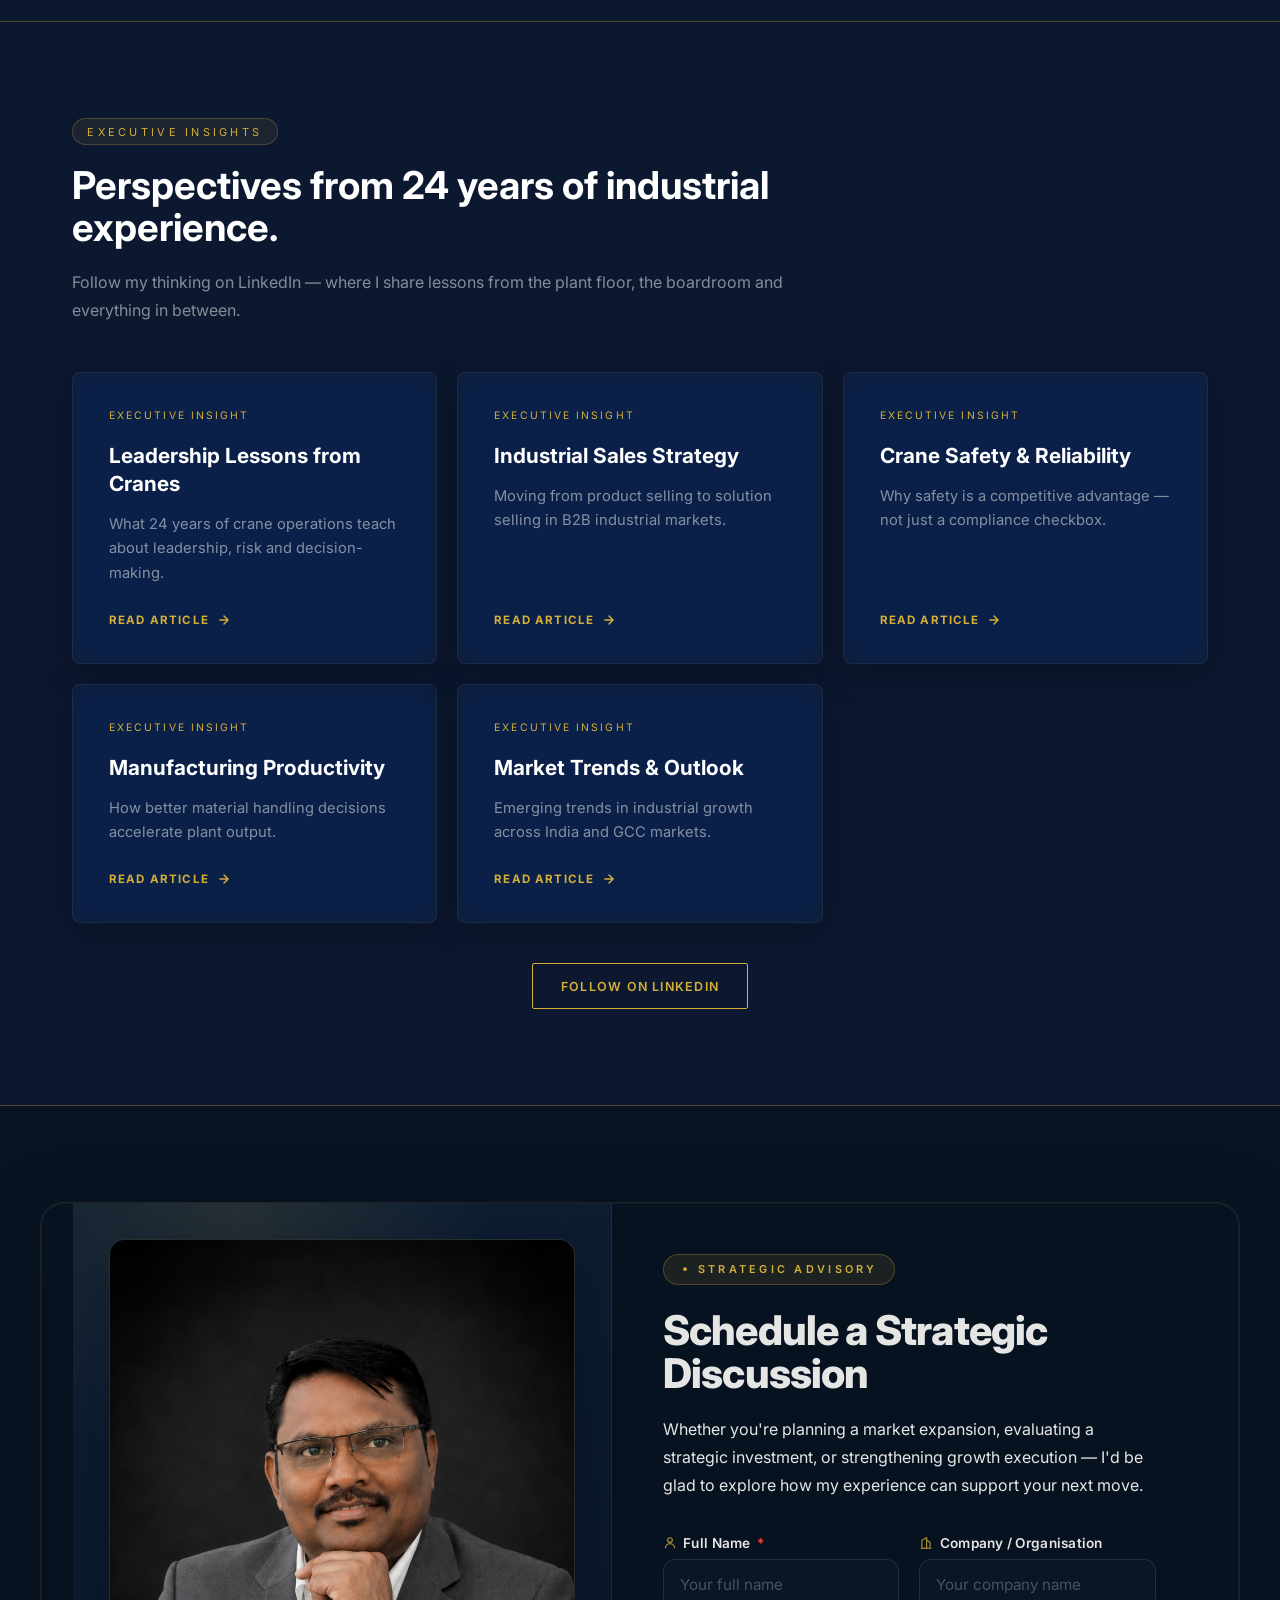
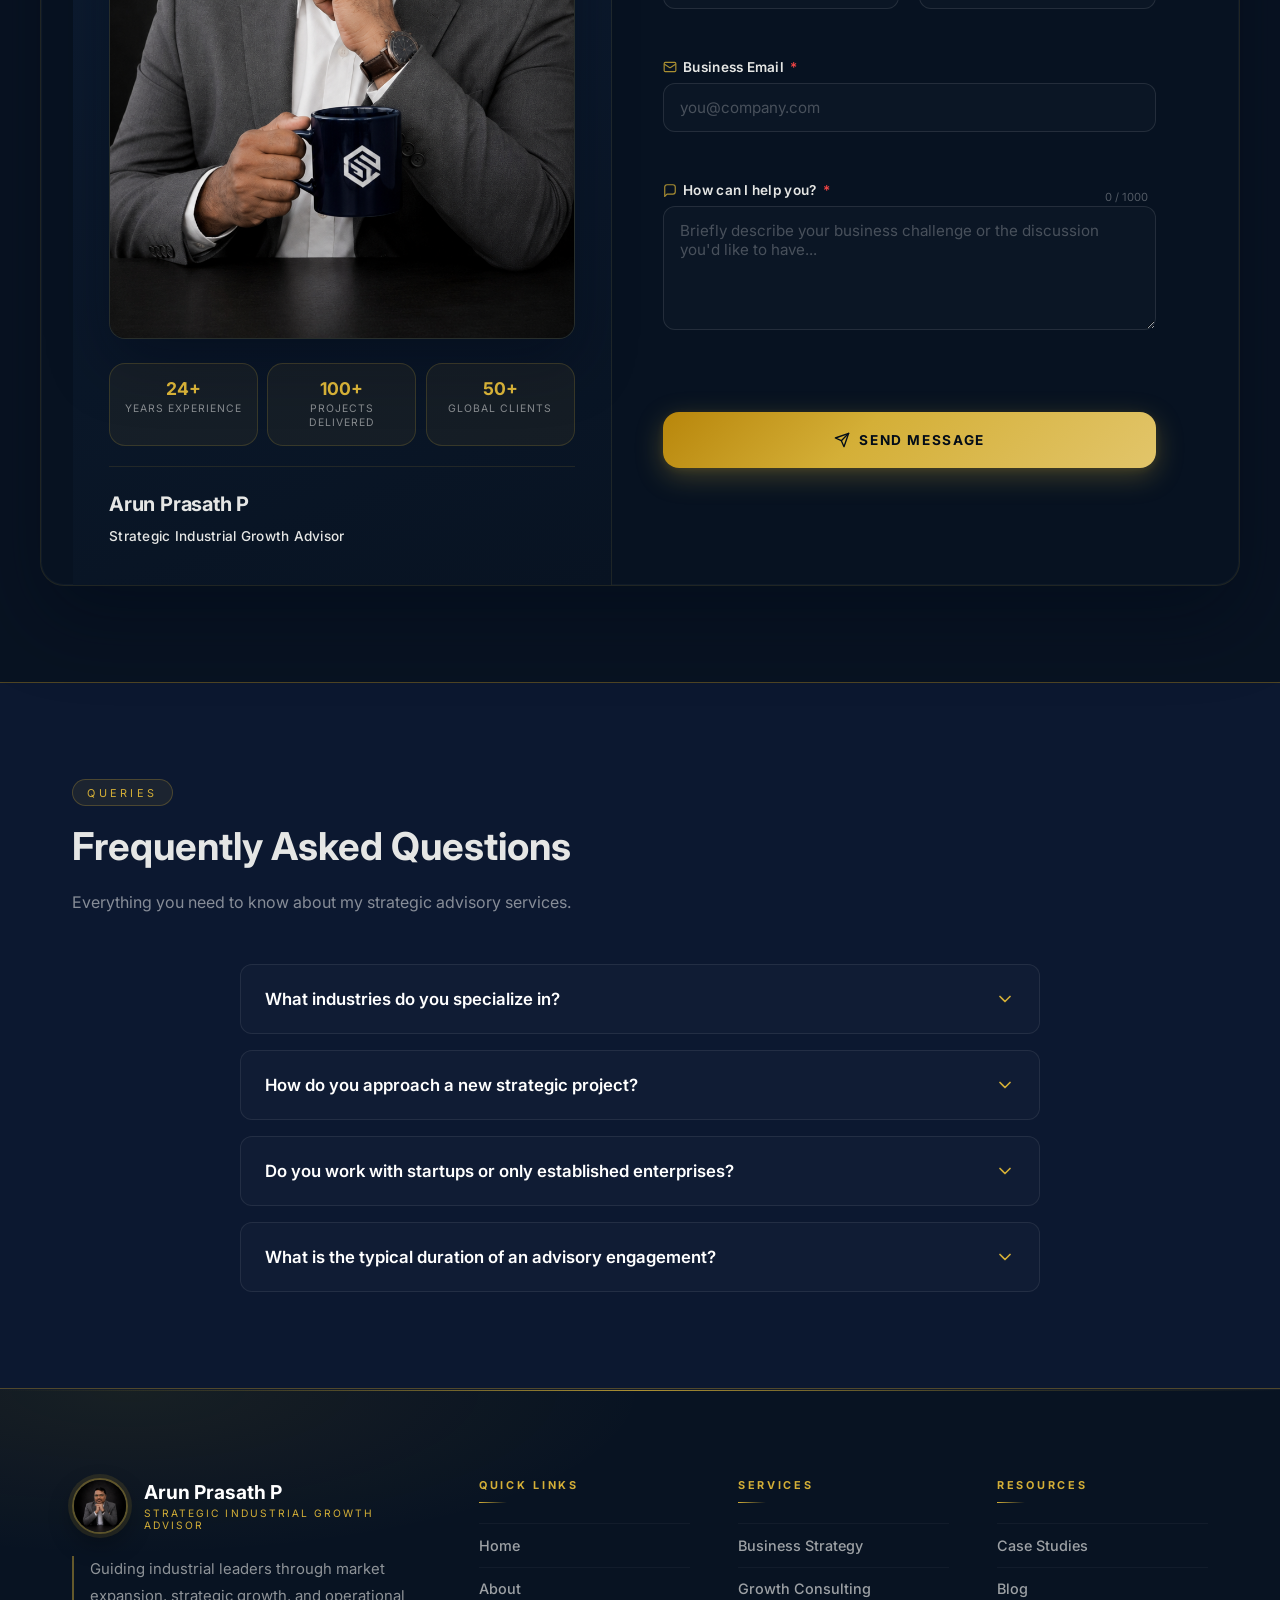
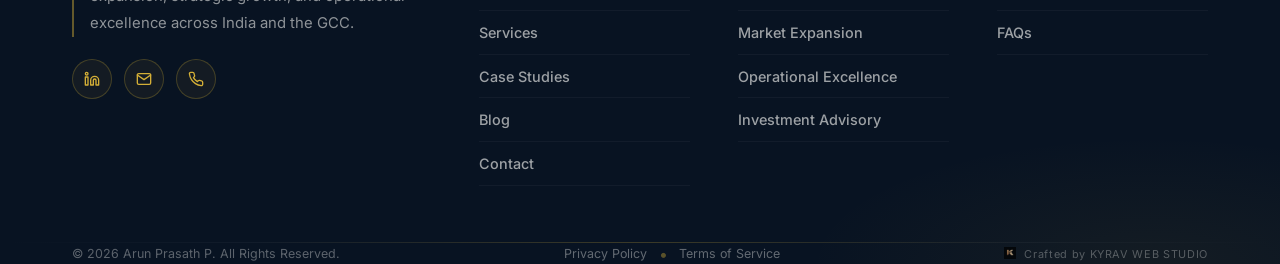
==== commit afa308a9: "SEO changes and all new case study pages and insights" ====
--- a/index.html
+++ b/index.html
@@ -6,8 +6,8 @@
   <meta name="viewport" content="width=device-width, initial-scale=1.0" />
   <title>Arun Prasath P | Industrial Growth Advisor for India & GCC</title>
   <meta name="description"
-    content="Arun Prasath P advises industrial leaders across India and the GCC on crane consulting, material handling strategy, market expansion, business development and plant growth." />
-  <meta name="keywords" content="industrial growth advisor, crane consultant India, material handling consultant, industrial market expansion advisor, business development consultant industrial" />
+    content="Arun Prasath P is a strategic industrial growth advisor for CEOs, founders and executive teams across India and the GCC. He helps industrial clients with crane consulting, material handling strategy, market entry, business development and operational growth." />
+    <meta name="keywords" content="industrial growth advisor, strategy growth advisor, CEO industrial advisor, founder industrial advisor, industrial consulting India, industrial consulting GCC, crane consultant India, material handling consultant, GCC market expansion advisor, India market entry advisor, business development consultant industrial, plant growth advisor, executive industrial advisor, heavy industry strategy consultant, manufacturing growth advisor, industrial operations advisor, strategic advisory for CEOs, B2B industrial consulting, supply chain strategy advisor, plant expansion advisor, industrial performance consultant, industrial advisory services, industrial client advisor, industrial advisor for founders, industrial strategy advisor GCC, industrial strategy advisor India, industrial executive advisor, industrial market growth consultant, industrial delivery advisor, industrial advisory firm, industrial project advisor, industrial business advisor, industrial growth consultant, crane safety advisor, material handling strategy advisor, industrial operations consultant, industrial expansion consultant, GCC industrial consultant, India industrial growth consultant, industrial advisory for CEOs, industrial advisory for founders, industrial growth strategy consultant, industrial market expansion consultant, industrial consulting services India, industrial consulting services GCC, industrial business strategy advisor, industrial transformation advisor, industrial optimization consultant, industrial leadership advisor, industrial growth advisor India, industrial growth advisor GCC, industrial growth advisor India GCC, industrial growth advisor for CEOs, strategy growth advisor India, strategy growth advisor GCC, strategy growth advisor India GCC, strategy growth advisor for CEOs, CEO industrial advisor India, CEO industrial advisor GCC, CEO industrial advisor India GCC, CEO industrial advisor for CEOs, founder industrial advisor India, founder industrial advisor GCC, founder industrial advisor India GCC, founder industrial advisor for CEOs, industrial consulting India India, industrial consulting India GCC, industrial consulting India India GCC, industrial consulting India for CEOs, industrial consulting GCC India, industrial consulting GCC GCC, industrial consulting GCC India GCC, industrial consulting GCC for CEOs, crane consultant India India, crane consultant India GCC, crane consultant India India GCC, crane consultant India for CEOs, material handling consultant India, material handling consultant GCC, material handling consultant India GCC, material handling consultant for CEOs, GCC market expansion advisor India, GCC market expansion advisor GCC, GCC market expansion advisor India GCC, GCC market expansion advisor for CEOs, India market entry advisor India, India market entry advisor GCC, India market entry advisor India GCC, India market entry advisor for CEOs, business development consultant industrial India, business development consultant industrial GCC, business development consultant industrial India GCC, business development consultant industrial for CEOs, plant growth advisor India, plant growth advisor GCC, plant growth advisor India GCC, plant growth advisor for CEOs, executive industrial advisor India, executive industrial advisor GCC, executive industrial advisor India GCC, executive industrial advisor for CEOs, heavy industry strategy consultant India, heavy industry strategy consultant GCC, heavy industry strategy consultant India GCC, heavy industry strategy consultant for CEOs, manufacturing growth advisor India, manufacturing growth advisor GCC, manufacturing growth advisor India GCC, manufacturing growth advisor for CEOs, industrial operations advisor India, industrial operations advisor GCC, industrial operations advisor India GCC, industrial operations advisor for CEOs, strategic advisory for CEOs India, strategic advisory for CEOs GCC, strategic advisory for CEOs India GCC, strategic advisory for CEOs for CEOs, B2B industrial consulting India, B2B industrial consulting GCC, B2B industrial consulting India GCC, B2B industrial consulting for CEOs, supply chain strategy advisor India, supply chain strategy advisor GCC, supply chain strategy advisor India GCC, supply chain strategy advisor for CEOs, plant expansion advisor India, plant expansion advisor GCC, plant expansion advisor India GCC, plant expansion advisor for CEOs, industrial performance consultant India, industrial performance consultant GCC, industrial performance consultant India GCC, industrial performance consultant for CEOs, industrial advisory services India, industrial advisory services GCC, industrial advisory services India GCC, industrial advisory services for CEOs, industrial client advisor India, industrial client advisor GCC, industrial client advisor India GCC, industrial client advisor for CEOs, industrial advisor for founders India, industrial advisor for founders GCC, industrial advisor for founders India GCC, industrial advisor for founders for CEOs, industrial strategy advisor GCC India, industrial strategy advisor GCC GCC, industrial strategy advisor GCC India GCC, industrial strategy advisor GCC for CEOs, industrial strategy advisor India India, industrial strategy advisor India GCC, industrial strategy advisor India India GCC, industrial strategy advisor India for CEOs, industrial executive advisor India, industrial executive advisor GCC, industrial executive advisor India GCC, industrial executive advisor for CEOs, industrial market growth consultant India, industrial market growth consultant GCC, industrial market growth consultant India GCC, industrial market growth consultant for CEOs, industrial delivery advisor India, industrial delivery advisor GCC, industrial delivery advisor India GCC, industrial delivery advisor for CEOs, industrial advisory firm India, industrial advisory firm GCC, industrial advisory firm India GCC, industrial advisory firm for CEOs, industrial project advisor India, industrial project advisor GCC, industrial project advisor India GCC, industrial project advisor for CEOs, industrial business advisor India, industrial business advisor GCC, industrial business advisor India GCC, industrial business advisor for CEOs, industrial growth consultant India, industrial growth consultant GCC, industrial growth consultant India GCC, industrial growth consultant for CEOs, crane safety advisor India, crane safety advisor GCC, crane safety advisor India GCC, crane safety advisor for CEOs, material handling strategy advisor India, material handling strategy advisor GCC, material handling strategy advisor India GCC, material handling strategy advisor for CEOs, industrial operations consultant India, industrial operations consultant GCC, industrial operations consultant India GCC, industrial operations consultant for CEOs, industrial expansion consultant India, industrial expansion consultant GCC, industrial expansion consultant India GCC, industrial expansion consultant for CEOs, GCC industrial consultant India, GCC industrial consultant GCC, GCC industrial consultant India GCC, GCC industrial consultant for CEOs, India industrial growth consultant India, India industrial growth consultant GCC, India industrial growth consultant India GCC, India industrial growth consultant for CEOs, industrial advisory for CEOs India, industrial advisory for CEOs GCC, industrial advisory for CEOs India GCC, industrial advisory for CEOs for CEOs, industrial advisory for founders India, industrial advisory for founders GCC, industrial advisory for founders India GCC, industrial advisory for founders for CEOs, industrial growth strategy consultant India, industrial growth strategy consultant GCC, industrial growth strategy consultant India GCC, industrial growth strategy consultant for CEOs, industrial market expansion consultant India, industrial market expansion consultant GCC, industrial market expansion consultant India GCC, industrial market expansion consultant for CEOs, industrial consulting services India India, industrial consulting services India GCC, industrial consulting services India India GCC, industrial consulting services India for CEOs, industrial consulting services GCC India, industrial consulting services GCC GCC, industrial consulting services GCC India GCC, industrial consulting services GCC for CEOs, industrial business strategy advisor India, industrial business strategy advisor GCC, industrial business strategy advisor India GCC, industrial business strategy advisor for CEOs, industrial transformation advisor India, industrial transformation advisor GCC, industrial transformation advisor India GCC, industrial transformation advisor for CEOs, industrial optimization consultant India, industrial optimization consultant GCC, industrial optimization consultant India GCC, industrial optimization consultant for CEOs, industrial leadership advisor India, industrial leadership advisor GCC, industrial leadership advisor India GCC, industrial leadership advisor for CEOs, industrial growth advisor for founders, industrial growth advisor for executives, industrial growth advisor for industrial leaders, strategy growth advisor for founders, strategy growth advisor for executives, strategy growth advisor for industrial leaders, CEO industrial advisor for founders, CEO industrial advisor for executives, CEO industrial advisor for industrial leaders, founder industrial advisor for founders, founder industrial advisor for executives, founder industrial advisor for industrial leaders, industrial consulting India for founders, industrial consulting India for executives, industrial consulting India for industrial leaders, industrial consulting GCC for founders, industrial consulting GCC for executives, industrial consulting GCC for industrial leaders, crane consultant India for founders, crane consultant India for executives, crane consultant India for industrial leaders, material handling consultant for founders, material handling consultant for executives, material handling consultant for industrial leaders, GCC market expansion advisor for founders, GCC market expansion advisor for executives, GCC market expansion advisor for industrial leaders, India market entry advisor for founders, India market entry advisor for executives, India market entry advisor for industrial leaders, business development consultant industrial for founders, business development consultant industrial for executives, business development consultant industrial for industrial leaders, plant growth advisor for founders, plant growth advisor for executives, plant growth advisor for industrial leaders, executive industrial advisor for founders, executive industrial advisor for executives, executive industrial advisor for industrial leaders, heavy industry strategy consultant for founders, heavy industry strategy consultant for executives, heavy industry strategy consultant for industrial leaders, manufacturing growth advisor for founders, manufacturing growth advisor for executives, manufacturing growth advisor for industrial leaders, industrial operations advisor for founders, industrial operations advisor for executives, industrial operations advisor for industrial leaders, strategic advisory for CEOs for founders, strategic advisory for CEOs for executives, strategic advisory for CEOs for industrial leaders, B2B industrial consulting for founders, B2B industrial consulting for executives, B2B industrial consulting for industrial leaders, supply chain strategy advisor for founders, supply chain strategy advisor for executives, supply chain strategy advisor for industrial leaders, plant expansion advisor for founders, plant expansion advisor for executives, plant expansion advisor for industrial leaders, industrial performance consultant for founders, industrial performance consultant for executives, industrial performance consultant for industrial leaders, industrial advisory services for founders, industrial advisory services for executives, industrial advisory services for industrial leaders, industrial client advisor for founders, industrial client advisor for executives, industrial client advisor for industrial leaders, industrial advisor for founders for founders, industrial advisor for founders for executives, industrial advisor for founders for industrial leaders, industrial strategy advisor GCC for founders, industrial strategy advisor GCC for executives, industrial strategy advisor GCC for industrial leaders, industrial risk advisor, industrial capability advisor, industrial planning consultant, industrial operations strategy, industrial delivery strategy, industrial performance improvement, industrial growth plan, industrial revenue growth advisor, industrial growth planning consultant, industrial expansion advisor India, industrial expansion advisor GCC, industrial execution consultant, industrial execution advisor, industrial capability growth advisor, industrial market strategy advisor, industrial commercial advisor, industrial project delivery consultant, industrial transformation consultant, industrial supply chain advisor, industrial procurement advisor, industrial asset performance advisor, industrial capacity advisor, industrial productivity consultant, industrial efficiency advisor, industrial strategy 1, industrial advisor 1, industrial consultant 1, industrial consulting 1, industrial advisor India 1, industrial advisor GCC 1, industrial consultant India 1, industrial consultant GCC 1, industrial strategy India 1, industrial strategy GCC 1, crane strategy 2, crane advisor 2, crane consultant 2, crane consulting 2, crane advisor India 2, crane advisor GCC 2, crane consultant India 2, crane consultant GCC 2, crane strategy India 2, crane strategy GCC 2, material handling strategy 3, material handling advisor 3, material handling consultant 3, material handling consulting 3, material handling advisor India 3, material handling advisor GCC 3, material handling consultant India 3, material handling consultant GCC 3, material handling strategy India 3, material handling strategy GCC 3, manufacturing strategy 4, manufacturing advisor 4, manufacturing consultant 4, manufacturing consulting 4, manufacturing advisor India 4, manufacturing advisor GCC 4, manufacturing consultant India 4, manufacturing consultant GCC 4, manufacturing strategy India 4, manufacturing strategy GCC 4, supply chain strategy 5, supply chain advisor 5, supply chain consultant 5, supply chain consulting 5, supply chain advisor India 5, supply chain advisor GCC 5, supply chain consultant India 5, supply chain consultant GCC 5, supply chain strategy India 5, supply chain strategy GCC 5, plant strategy 6, plant advisor 6, plant consultant 6, plant consulting 6, plant advisor India 6, plant advisor GCC 6, plant consultant India 6, plant consultant GCC 6, plant strategy India 6, plant strategy GCC 6, operations strategy 7, operations advisor 7, operations consultant 7, operations consulting 7, operations advisor India 7, operations advisor GCC 7, operations consultant India 7, operations consultant GCC 7, operations strategy India 7, operations strategy GCC 7, growth strategy 8, growth advisor 8, growth consultant 8, growth consulting 8, growth advisor India 8, growth advisor GCC 8, growth consultant India 8, growth consultant GCC 8, growth strategy India 8, growth strategy GCC 8, market strategy 9, market advisor 9, market consultant 9, market consulting 9, market advisor India 9, market advisor GCC 9, market consultant India 9, market consultant GCC 9, market strategy India 9, market strategy GCC 9, business strategy 10, business advisor 10, business consultant 10, business consulting 10, business advisor India 10, business advisor GCC 10, business consultant India 10, business consultant GCC 10, business strategy India 10, business strategy GCC 10, advisory strategy 11, advisory advisor 11, advisory consultant 11, advisory consulting 11, advisory advisor India 11, advisory advisor GCC 11, advisory consultant India 11, advisory consultant GCC 11, advisory strategy India 11, advisory strategy GCC 11, industrial strategy 12, industrial advisor 12, industrial consultant 12, industrial consulting 12, industrial advisor India 12, industrial advisor GCC 12, industrial consultant India 12, industrial consultant GCC 12, industrial strategy India 12, industrial strategy GCC 12, crane strategy 13, crane advisor 13, crane consultant 13, crane consulting 13, crane advisor India 13, crane advisor GCC 13, crane consultant India 13, crane consultant GCC 13, crane strategy India 13, crane strategy GCC 13, material handling strategy 14, material handling advisor 14, material handling consultant 14, material handling consulting 14, material handling advisor India 14, material handling advisor GCC 14, material handling consultant India 14, material handling consultant GCC 14, material handling strategy India 14, material handling strategy GCC 14, manufacturing strategy 15, manufacturing advisor 15, manufacturing consultant 15, manufacturing consulting 15, manufacturing advisor India 15, manufacturing advisor GCC 15, manufacturing consultant India 15, manufacturing consultant GCC 15, manufacturing strategy India 15, manufacturing strategy GCC 15, supply chain strategy 16, supply chain advisor 16, supply chain consultant 16, supply chain consulting 16, supply chain advisor India 16, supply chain advisor GCC 16, supply chain consultant India 16, supply chain consultant GCC 16, supply chain strategy India 16, supply chain strategy GCC 16, plant strategy 17, plant advisor 17, plant consultant 17, plant consulting 17, plant advisor India 17, plant advisor GCC 17, plant consultant India 17, plant consultant GCC 17, plant strategy India 17, plant strategy GCC 17, operations strategy 18, operations advisor 18, operations consultant 18, operations consulting 18, operations advisor India 18, operations advisor GCC 18, operations consultant India 18, operations consultant GCC 18, operations strategy India 18, operations strategy GCC 18, growth strategy 19, growth advisor 19, growth consultant 19, growth consulting 19, growth advisor India 19, growth advisor GCC 19, growth consultant India 19, growth consultant GCC 19, growth strategy India 19, growth strategy GCC 19, market strategy 20, market advisor 20, market consultant 20, market consulting 20, market advisor India 20, market advisor GCC 20, market consultant India 20, market consultant GCC 20, market strategy India 20, market strategy GCC 20, business strategy 21, business advisor 21, business consultant 21, business consulting 21, business advisor India 21, business advisor GCC 21, business consultant India 21, business consultant GCC 21, business strategy India 21, business strategy GCC 21, advisory strategy 22, advisory advisor 22, advisory consultant 22, advisory consulting 22, advisory advisor India 22, advisory advisor GCC 22, advisory consultant India 22, advisory consultant GCC 22, advisory strategy India 22, advisory strategy GCC 22, industrial strategy 23, industrial advisor 23, industrial consultant 23, industrial consulting 23, industrial advisor India 23, industrial advisor GCC 23, industrial consultant India 23, industrial consultant GCC 23, industrial strategy India 23, industrial strategy GCC 23, crane strategy 24, crane advisor 24, crane consultant 24, crane consulting 24, crane advisor India 24, crane advisor GCC 24, crane consultant India 24, crane consultant GCC 24, crane strategy India 24, crane strategy GCC 24, material handling strategy 25, material handling advisor 25, material handling consultant 25, material handling consulting 25, material handling advisor India 25, material handling advisor GCC 25, material handling consultant India 25, material handling consultant GCC 25, material handling strategy India 25, material handling strategy GCC 25, manufacturing strategy 26, manufacturing advisor 26, manufacturing consultant 26, manufacturing consulting 26, manufacturing advisor India 26, manufacturing advisor GCC 26, manufacturing consultant India 26, manufacturing consultant GCC 26, manufacturing strategy India 26, manufacturing strategy GCC 26, supply chain strategy 27, supply chain advisor 27, supply chain consultant 27, supply chain consulting 27, supply chain advisor India 27, supply chain advisor GCC 27, supply chain consultant India 27, supply chain consultant GCC 27, supply chain strategy India 27, supply chain strategy GCC 27, plant strategy 28, plant advisor 28, plant consultant 28, plant consulting 28, plant advisor India 28, plant advisor GCC 28, plant consultant India 28, plant consultant GCC 28, plant strategy India 28, plant strategy GCC 28, operations strategy 29, operations advisor 29, operations consultant 29, operations consulting 29, operations advisor India 29, operations advisor GCC 29, operations consultant India 29, operations consultant GCC 29, operations strategy India 29, operations strategy GCC 29, growth strategy 30, growth advisor 30, growth consultant 30, growth consulting 30, growth advisor India 30, growth advisor GCC 30, growth consultant India 30, growth consultant GCC 30, growth strategy India 30, growth strategy GCC 30, market strategy 31, market advisor 31, market consultant 31, market consulting 31, market advisor India 31, market advisor GCC 31, market consultant India 31, market consultant GCC 31, market strategy India 31, market strategy GCC 31, business strategy 32, business advisor 32, business consultant 32, business consulting 32, business advisor India 32, business advisor GCC 32, business consultant India 32, business consultant GCC 32, business strategy India 32, business strategy GCC 32, advisory strategy 33, advisory advisor 33, advisory consultant 33, advisory consulting 33, advisory advisor India 33, advisory advisor GCC 33, advisory consultant India 33, advisory consultant GCC 33, advisory strategy India 33, advisory strategy GCC 33, industrial strategy 34, industrial advisor 34, industrial consultant 34, industrial consulting 34, industrial advisor India 34, industrial advisor GCC 34, industrial consultant India 34, industrial consultant GCC 34, industrial strategy India 34, industrial strategy GCC 34, crane strategy 35, crane advisor 35, crane consultant 35, crane consulting 35, crane advisor India 35, crane advisor GCC 35, crane consultant India 35, crane consultant GCC 35, crane strategy India 35, crane strategy GCC 35, material handling strategy 36, material handling advisor 36, material handling consultant 36, material handling consulting 36, material handling advisor India 36, material handling advisor GCC 36, material handling consultant India 36, material handling consultant GCC 36, material handling strategy India 36, material handling strategy GCC 36, manufacturing strategy 37, manufacturing advisor 37, manufacturing consultant 37, manufacturing consulting 37, manufacturing advisor India 37, manufacturing advisor GCC 37, manufacturing consultant India 37, manufacturing consultant GCC 37, manufacturing strategy India 37, manufacturing strategy GCC 37, supply chain strategy 38, supply chain advisor 38, supply chain consultant 38, supply chain consulting 38, supply chain advisor India 38, supply chain advisor GCC 38, supply chain consultant India 38, supply chain consultant GCC 38, supply chain strategy India 38, supply chain strategy GCC 38, plant strategy 39, plant advisor 39, plant consultant 39, plant consulting 39, plant advisor India 39, plant advisor GCC 39, plant consultant India 39, plant consultant GCC 39, plant strategy India 39, plant strategy GCC 39, operations strategy 40, operations advisor 40, operations consultant 40, operations consulting 40, operations advisor India 40, operations advisor GCC 40, operations consultant India 40, operations consultant GCC 40, operations strategy India 40, operations strategy GCC 40, growth strategy 41, growth advisor 41, growth consultant 41, growth consulting 41, growth advisor India 41, growth advisor GCC 41, growth consultant India 41, growth consultant GCC 41, growth strategy India 41, growth strategy GCC 41, market strategy 42, market advisor 42, market consultant 42, market consulting 42, market advisor India 42, market advisor GCC 42, market consultant India 42, market consultant GCC 42, market strategy India 42, market strategy GCC 42, business strategy 43, business advisor 43, business consultant 43, business consulting 43, business advisor India 43, business advisor GCC 43, business consultant India 43, business consultant GCC 43, business strategy India 43, business strategy GCC 43, advisory strategy 44, advisory advisor 44, advisory consultant 44, advisory consulting 44, advisory advisor India 44, advisory advisor GCC 44, advisory consultant India 44, advisory consultant GCC 44, advisory strategy India 44, advisory strategy GCC 44, industrial strategy 45, industrial advisor 45, industrial consultant 45, industrial consulting 45, industrial advisor India 45, industrial advisor GCC 45, industrial consultant India 45, industrial consultant GCC 45, industrial strategy India 45, industrial strategy GCC 45, crane strategy 46, crane advisor 46, crane consultant 46, crane consulting 46, crane advisor India 46, crane advisor GCC 46, crane consultant India 46, crane consultant GCC 46, crane strategy India 46, crane strategy GCC 46, material handling strategy 47, material handling advisor 47, material handling consultant 47, material handling consulting 47, material handling advisor India 47, material handling advisor GCC 47, material handling consultant India 47, material handling consultant GCC 47, material handling strategy India 47, material handling strategy GCC 47, manufacturing strategy 48, manufacturing advisor 48, manufacturing consultant 48, manufacturing consulting 48, manufacturing advisor India 48, manufacturing advisor GCC 48, manufacturing consultant India 48, manufacturing consultant GCC 48, manufacturing strategy India 48, manufacturing strategy GCC 48, supply chain strategy 49, supply chain advisor 49, supply chain consultant 49, supply chain consulting 49, supply chain advisor India 49, supply chain advisor GCC 49, supply chain consultant India 49, supply chain consultant GCC 49, supply chain strategy India 49, supply chain strategy GCC 49, plant strategy 50, plant advisor 50, plant consultant 50, plant consulting 50, plant advisor India 50, plant advisor GCC 50, plant consultant India 50, plant consultant GCC 50, plant strategy India 50, plant strategy GCC 50, operations strategy 51, operations advisor 51, operations consultant 51, operations consulting 51, operations advisor India 51, operations advisor GCC 51, operations consultant India 51, operations consultant GCC 51, operations strategy India 51, operations strategy GCC 51, growth strategy 52, growth advisor 52, growth consultant 52, growth consulting 52, growth advisor India 52, growth advisor GCC 52, growth consultant India 52, growth consultant GCC 52, growth strategy India 52, growth strategy GCC 52, market strategy 53, market advisor 53, market consultant 53, market consulting 53, market advisor India 53, market advisor GCC 53, market consultant India 53, market consultant GCC 53, market strategy India 53, market strategy GCC 53, business strategy 54, business advisor 54, business consultant 54, business consulting 54, business advisor India 54, business advisor GCC 54, business consultant India 54, business consultant GCC 54, business strategy India 54, business strategy GCC 54, advisory strategy 55, advisory advisor 55, advisory consultant 55, advisory consulting 55, advisory advisor India 55, advisory advisor GCC 55, advisory consultant India 55, advisory consultant GCC 55, advisory strategy India 55, advisory strategy GCC 55, industrial strategy 56, industrial advisor 56, industrial consultant 56, industrial consulting 56, industrial advisor India 56, industrial advisor GCC 56, industrial consultant India 56, industrial consultant GCC 56, industrial strategy India 56, industrial strategy GCC 56, crane strategy 57, crane advisor 57, crane consultant 57, crane consulting 57, crane advisor India 57, crane advisor GCC 57, crane consultant India 57, crane consultant GCC 57, crane strategy India 57, crane strategy GCC 57, material handling strategy 58, material handling advisor 58, material handling consultant 58, material handling consulting 58, material handling advisor India 58, material handling advisor GCC 58, material handling consultant India 58, material handling consultant GCC 58, material handling strategy India 58, material handling strategy GCC 58, manufacturing strategy 59, manufacturing advisor 59, manufacturing consultant 59, manufacturing consulting 59, manufacturing advisor India 59, manufacturing advisor GCC 59, manufacturing consultant India 59, manufacturing consultant GCC 59, manufacturing strategy India 59, manufacturing strategy GCC 59, supply chain strategy 60, supply chain advisor 60, supply chain consultant 60, supply chain consulting 60, supply chain advisor India 60, supply chain advisor GCC 60, supply chain consultant India 60, supply chain consultant GCC 60, supply chain strategy India 60, supply chain strategy GCC 60, plant strategy 61, plant advisor 61, plant consultant 61, plant consulting 61, plant advisor India 61, plant advisor GCC 61, plant consultant India 61, plant consultant GCC 61, plant strategy India 61, plant strategy GCC 61, operations strategy 62, operations advisor 62, operations consultant 62, operations consulting 62, operations advisor India 62, operations advisor GCC 62, operations consultant India 62, operations consultant GCC 62, operations strategy India 62, operations strategy GCC 62, growth strategy 63, growth advisor 63, growth consultant 63, growth consulting 63, growth advisor India 63, growth advisor GCC 63, growth consultant India 63, growth consultant GCC 63, growth strategy India 63, growth strategy GCC 63, market strategy 64, market advisor 64, market consultant 64, market consulting 64, market advisor India 64, market advisor GCC 64, market consultant India 64, market consultant GCC 64, market strategy India 64, market strategy GCC 64, business strategy 65, business advisor 65, business consultant 65, business consulting 65, business advisor India 65, business advisor GCC 65, business consultant India 65, business consultant GCC 65, business strategy India 65, business strategy GCC 65, advisory strategy 66, advisory advisor 66, advisory consultant 66, advisory consulting 66, advisory advisor India 66, advisory advisor GCC 66" />
   <meta name="robots" content="index, follow, max-image-preview:large, max-snippet:-1, max-video-preview:-1" />
   <link rel="canonical" href="https://arunprasathp.in/" />
   <link rel="preload" as="image" fetchpriority="high" href="assets/images/arun-prasath-hero.png" />
@@ -182,7 +182,7 @@
       <div class="hero-grid container">
         <div class="hero-copy" data-aos="fade-right" data-aos-duration="1000">
           <span class="eyebrow">Strategic Industrial Growth Advisory</span>
-          <h1>Industrial Growth Advisor for Crane, Material Handling &amp; Market Expansion</h1>
+          <h1>Transforming Industrial Challenges into Sustainable Business Growth.</h1>
           <p class="hero-text">Over the past 24 years, I have helped manufacturers, EPC companies and industrial leaders solve complex growth challenges with practical advice on crane consulting, material handling strategy, business development and market entry across India and the GCC.</p>
           <div class="hero-buttons">
             <a class="button button-primary" href="#connect">Schedule a Strategic Discussion</a>
--- a/assets/css/components.css
+++ b/assets/css/components.css
@@ -182,7 +182,7 @@
   display: flex;
   flex-direction: column;
   justify-content: flex-start;
-  padding-top: 0;
+  padding-top: 3rem;
   background:
     radial-gradient(circle at 12% 18%, rgba(212,175,55,0.08), transparent 18%),
     radial-gradient(circle at 88% 15%, rgba(255,255,255,0.05), transparent 16%),
@@ -316,20 +316,27 @@
 }
 .hero-section .button-secondary,
 .hero-section .button-primary {
-  border: 1.5px solid rgba(255,255,255,0.18);
-  background: rgba(255,255,255,0.08);
-  color: var(--color-white);
+  border: 1.5px solid rgba(212,175,55,0.9);
+  background: rgba(10,10,12,0.96);
+  color: var(--color-gold);
+  border-radius: 999px;
   backdrop-filter: blur(18px);
   -webkit-backdrop-filter: blur(18px);
-  box-shadow: inset 0 0 0 1px rgba(255,255,255,0.05), 0 18px 40px rgba(0,0,0,0.25);
+  box-shadow: inset 0 0 0 1px rgba(255,255,255,0.04), 0 18px 40px rgba(0,0,0,0.32);
   transition: transform 0.35s ease, box-shadow 0.35s ease, background 0.35s ease, border-color 0.35s ease, color 0.35s ease;
 }
 .hero-section .button-secondary {
-  color: rgba(255,255,255,0.9);
+  background: rgba(10,10,12,0.96);
+  color: rgba(255,255,255,0.95);
 }
 .hero-section .button-primary {
-  background: linear-gradient(180deg, rgba(255,255,255,0.12), rgba(255,255,255,0.05));
-  border-color: rgba(212,175,55,0.35);
+  background: rgba(212,175,55,0.98);
+  color: rgba(10,10,12,0.96);
+  border-color: rgba(212,175,55,1);
+  box-shadow: 0 22px 45px rgba(212,175,55,0.25);
+  min-width: 260px;
+  padding: 1rem 1.9rem;
+  letter-spacing: 0.16em;
 }
 .hero-section .button-primary::before,
 .hero-section .button-secondary::before {
@@ -337,19 +344,22 @@
   position: absolute;
   inset: 0;
   border-radius: inherit;
-  background: radial-gradient(circle at top left, rgba(255,255,255,0.28), transparent 35%);
-  opacity: 0.6;
+  background: radial-gradient(circle at top left, rgba(255,255,255,0.18), transparent 32%);
+  opacity: 0.4;
   pointer-events: none;
 }
 .hero-section .button-secondary:hover,
 .hero-section .button-primary:hover {
   transform: translateY(-2px);
-  background: rgba(255,255,255,0.14);
-  border-color: rgba(212,175,55,0.55);
-  box-shadow: inset 0 0 0 1px rgba(255,255,255,0.08), 0 20px 50px rgba(0,0,0,0.28);
+  border-color: rgba(212,175,55,1);
+  box-shadow: inset 0 0 0 1px rgba(255,255,255,0.08), 0 20px 50px rgba(0,0,0,0.38);
+}
+.hero-section .button-secondary:hover {
+  background: rgba(10,10,12,0.98);
 }
 .hero-section .button-primary:hover {
-  color: var(--color-white);
+  background: rgba(212,175,55,1);
+  color: rgba(10,10,12,0.96);
 }
 .hero-stats {
   display: grid;
--- a/assets/css/sections.css
+++ b/assets/css/sections.css
@@ -5,6 +5,21 @@
 .dark-section h2, .impact-section h2 { color: var(--color-white); }
 .section-intro { max-width: 720px; margin-bottom: 1.5rem; color: var(--color-text-soft); }
 .dark-section .section-intro, .impact-section .section-intro { color: var(--color-text-dimmed); }
+.insight-article { max-width: 860px; margin: 0 auto; padding-bottom: 1.5rem; }
+.insight-article p { text-align: left; line-height: 1.85; margin-bottom: 1.5rem; color: var(--color-text-soft); }
+.insight-article h2 { margin-top: 2.25rem; margin-bottom: 1rem; color: var(--color-accent); font-size: 1.2rem; }
+.insight-article ul { margin: 1rem 0 1.5rem 1.35rem; color: var(--color-text-soft); list-style: disc inside; }
+.insight-article li { margin-bottom: 0.75rem; }
+.insight-page-main { padding: 3rem 1.25rem 5rem; }
+.insight-page-header { display: grid; gap: 1.5rem; margin-bottom: 2.5rem; }
+.insight-page-meta { display: flex; flex-wrap: wrap; align-items: center; justify-content: space-between; gap: 1rem; }
+.insight-page-meta .button-secondary { margin-bottom: 0; }
+main.insight-page-main .section-intro { max-width: 780px; color: var(--color-text-soft); }
+.insight-article { max-width: 860px; margin: 0 auto; padding: 2rem 2.25rem; background: rgba(255,255,255,0.04); border: 1px solid rgba(212,175,55,0.14); border-radius: 28px; box-shadow: 0 22px 60px rgba(0,0,0,0.12); }
+.insight-article p { text-align: left; line-height: 1.85; margin-bottom: 1.5rem; color: var(--color-text-soft); }
+.insight-article h2 { margin-top: 2.25rem; margin-bottom: 1rem; color: var(--color-accent); font-size: 1.2rem; }
+.insight-article ul { margin: 1rem 0 1.5rem 1.35rem; color: var(--color-text-soft); list-style: disc inside; }
+.insight-article li { margin-bottom: 0.75rem; }
 .eyebrow-tag, .section-eyebrow, .eyebrow { display: inline-flex; align-items: center; gap: 8px; font-family: var(--font-label); font-size: 0.68rem; letter-spacing: 0.3em; text-transform: uppercase; padding: 0.35rem 0.9rem; border: 1px solid var(--color-border-accent); border-radius: 999px; color: var(--color-accent); background: rgba(212,175,55,0.08); margin-bottom: 1.25rem; }
 .section-divider-line { height: 1px; background: linear-gradient(90deg, var(--color-accent), transparent); width: 0; }
 .about-copy { text-align: left; }
--- a/assets/css/responsive.css
+++ b/assets/css/responsive.css
@@ -72,7 +72,7 @@
 /* --- Hero Section --- */
 .hero-section {
   overflow-x: hidden;
-  padding-top: 0;
+  padding-top: 4.5rem; /* ensure first hero line clears the fixed mobile header */
 }
 .hero-grid {
   display: flex;
@@ -95,6 +95,7 @@
   letter-spacing: 0.18em;
   flex-wrap: wrap;
   align-self: flex-start;
+  max-width: 100%;
 }
 .hero-copy h1 {
   font-size: clamp(2rem, 9vw, 2.75rem);
@@ -342,10 +343,12 @@
 /* ── 3. SMALL PHONES (< 480px) ── */
 @media (max-width: 479px) {
   .container { padding: 0 1rem; }
+  .hero-section { padding-top: 5rem; }
   .hero-grid { padding-block: 1.5rem 2rem; gap: 1.5rem; }
   .hero-portrait { width: min(100%, 280px); }
   .hero-img-stage,
   .hero-portrait-bg { height: clamp(220px, 62vw, 280px); }
+  .hero-copy .eyebrow { max-width: 100%; }
   .hero-copy h1 { font-size: clamp(1.75rem, 8.5vw, 2.25rem); }
   .hero-stats { gap: 0.75rem 0.5rem; }
   .connect-panel { padding: 1.35rem; }
@@ -534,7 +537,7 @@
     gap: 3rem;                       /* reduced gap to 48px to eliminate empty space */
     align-items: center;
     min-height: calc(100vh - 72px);
-    padding-block: 5rem;
+    padding-block: 7rem 5rem;
     position: static;                /* not relative — no more absolute children */
     z-index: 1;
   }
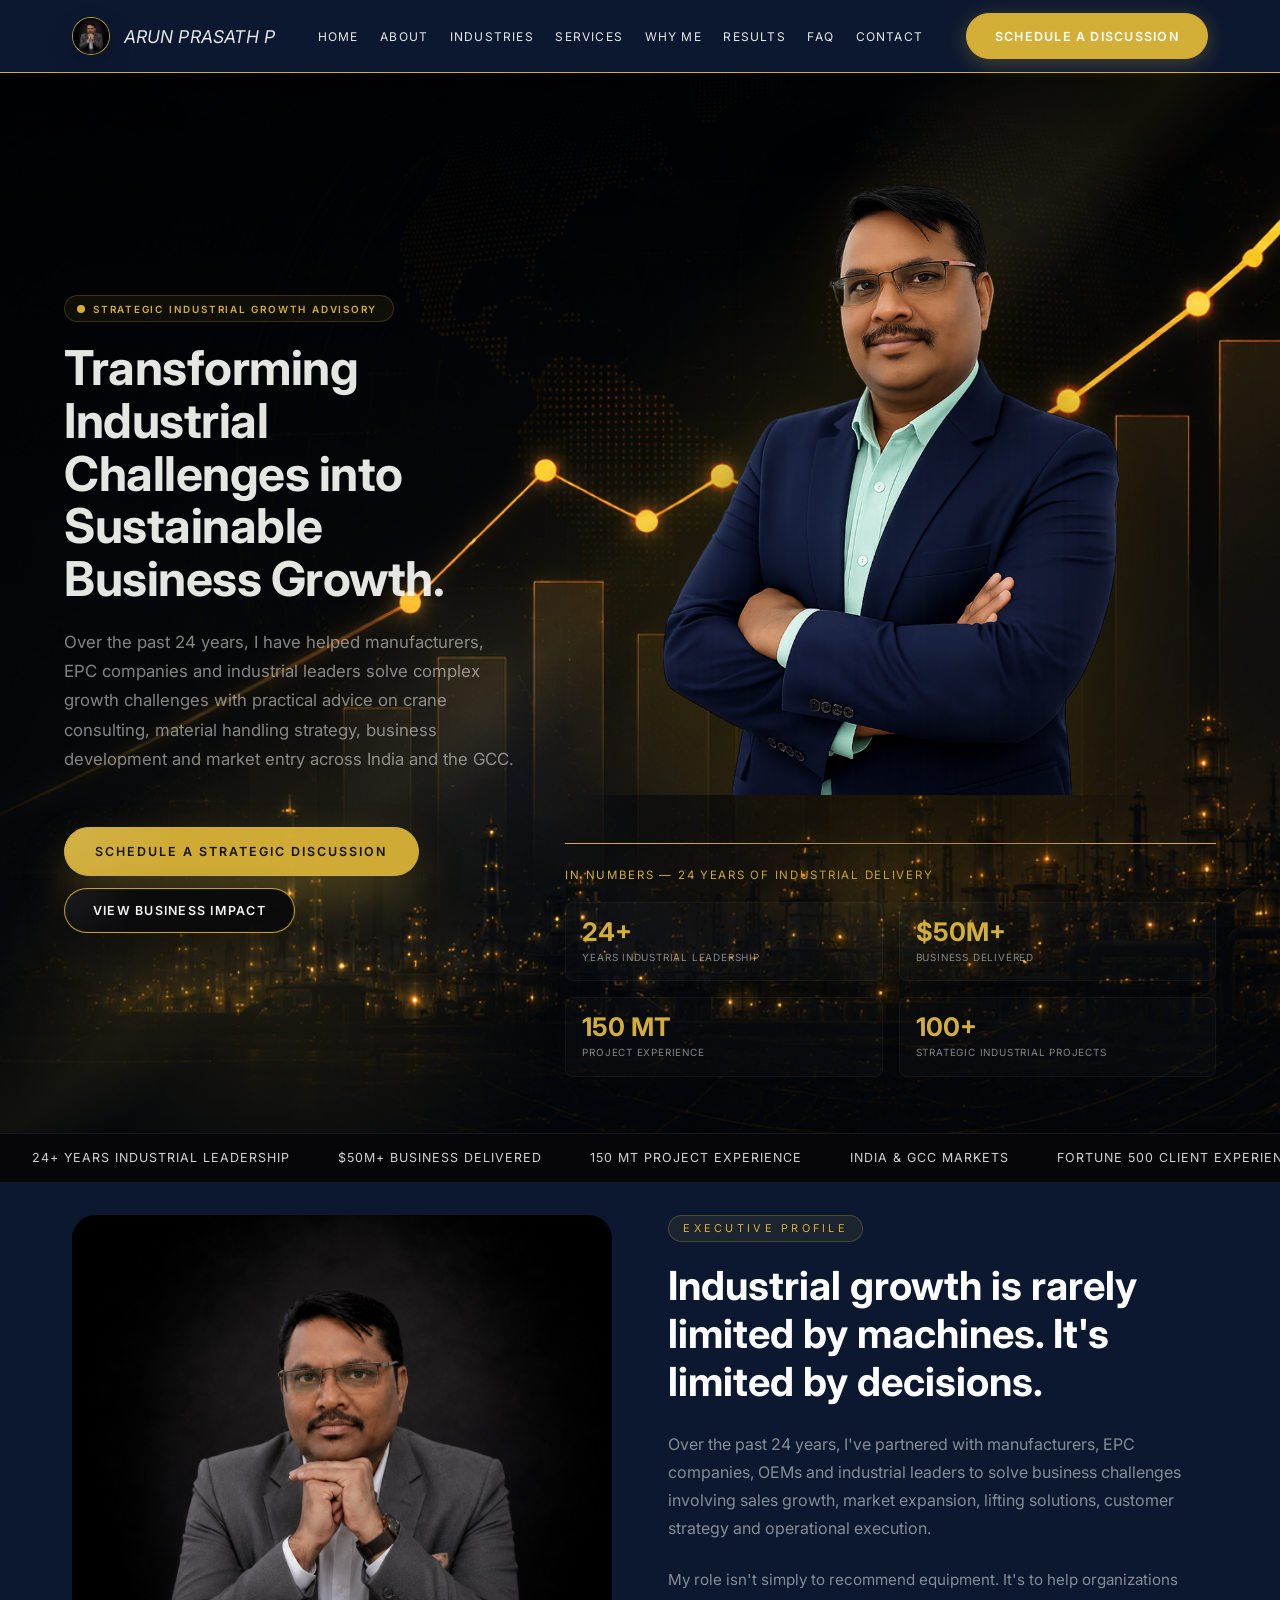
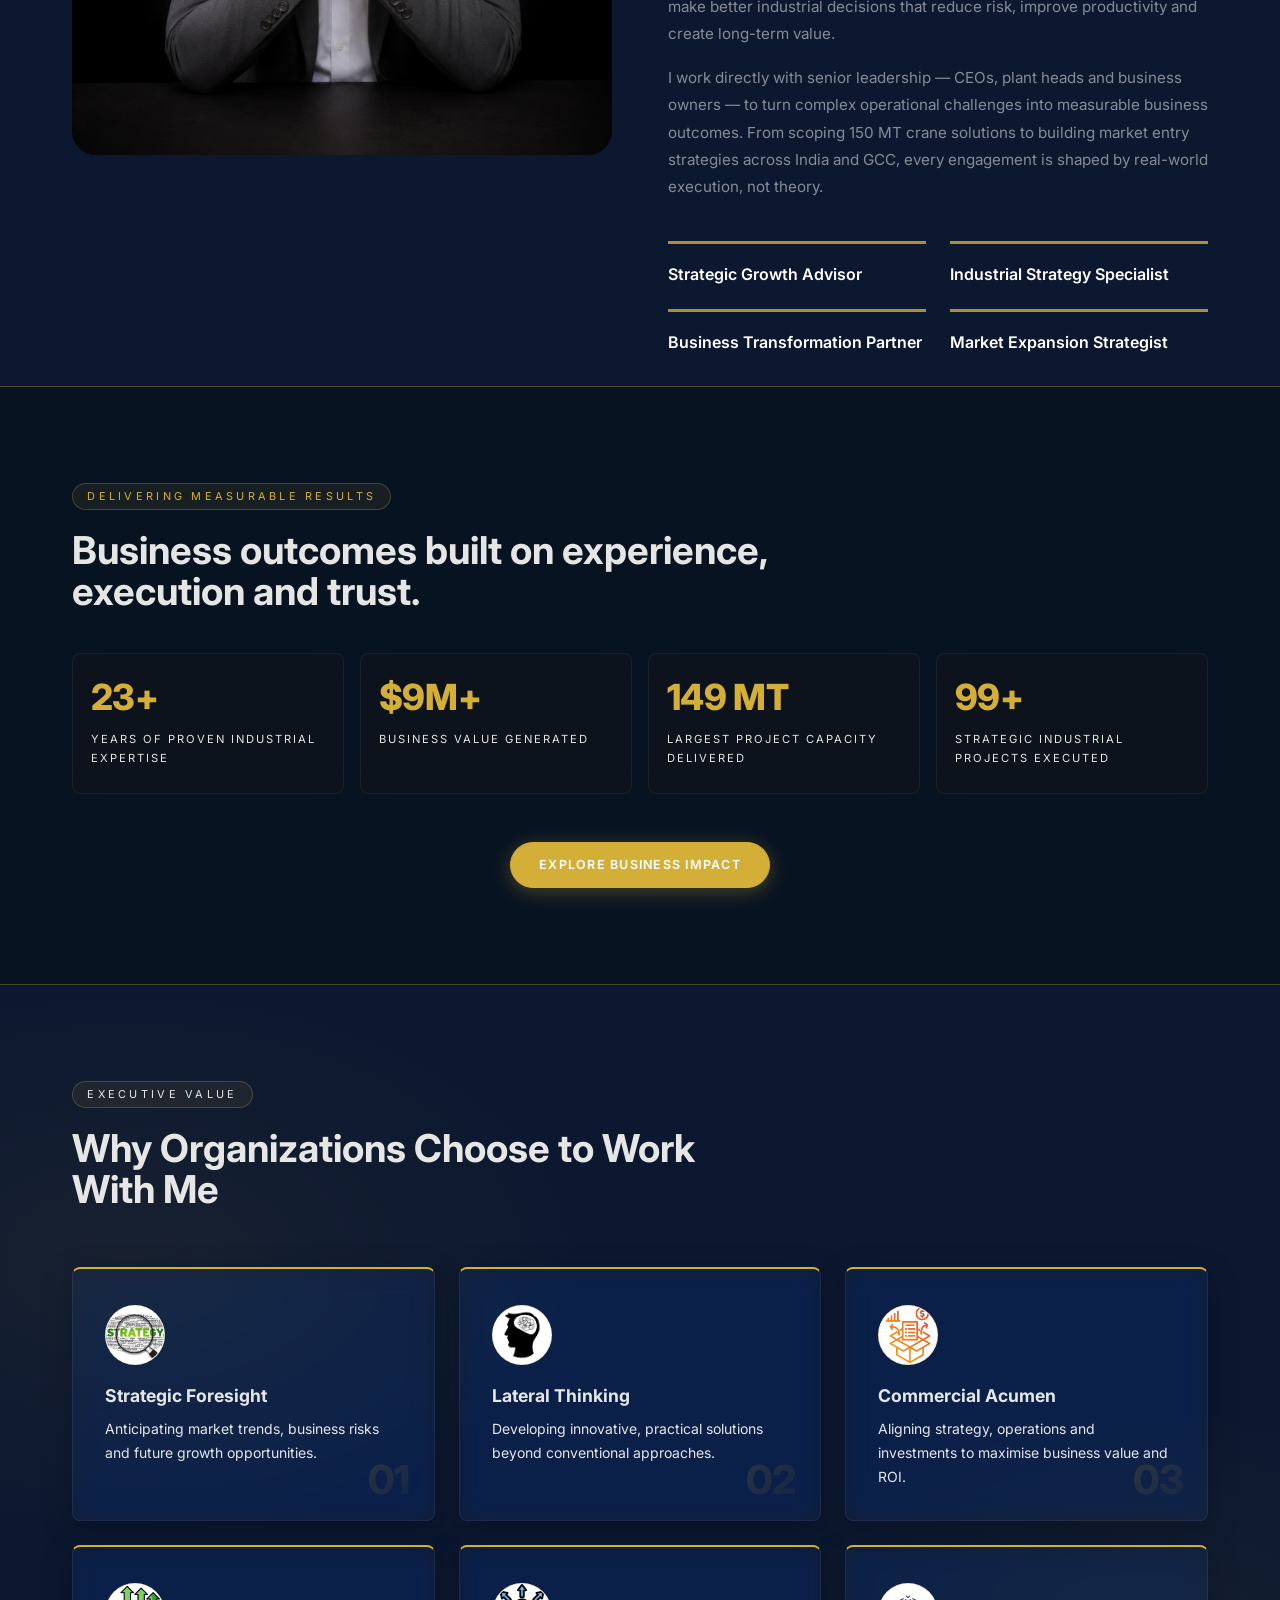
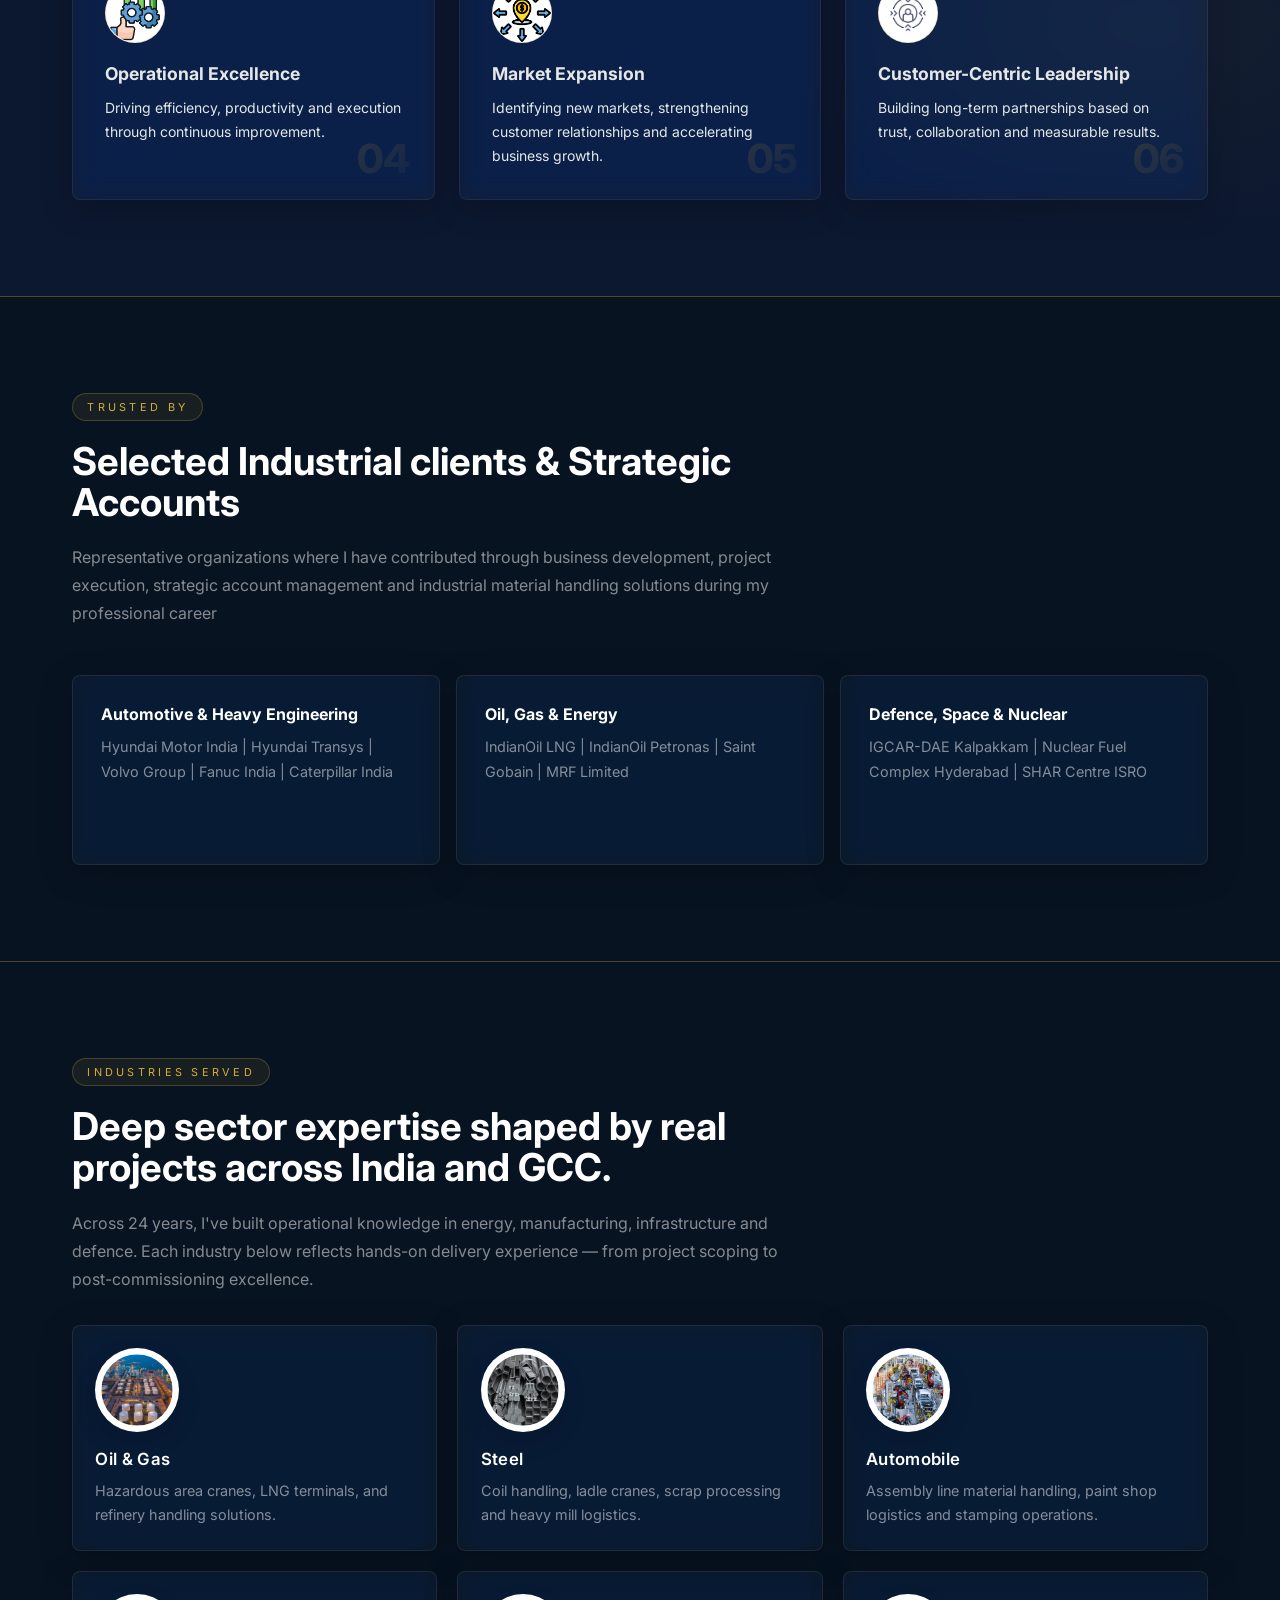
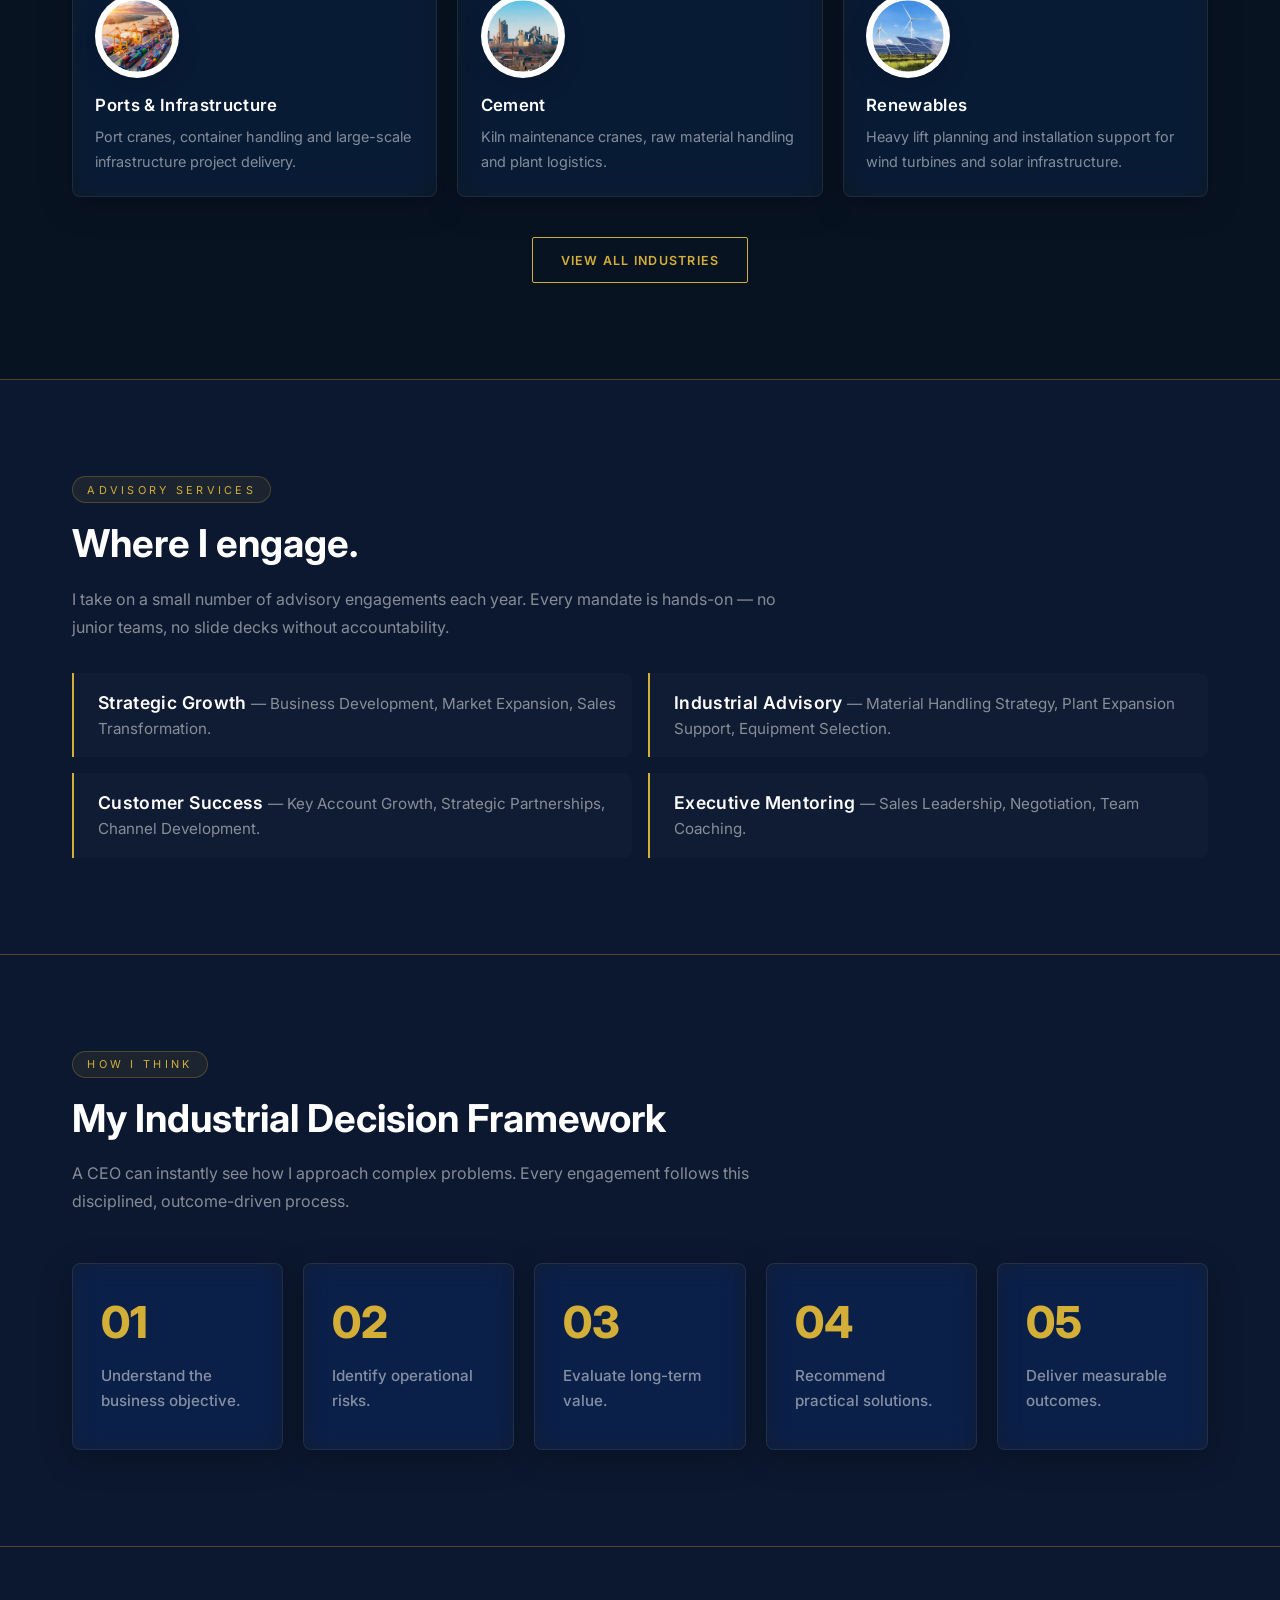
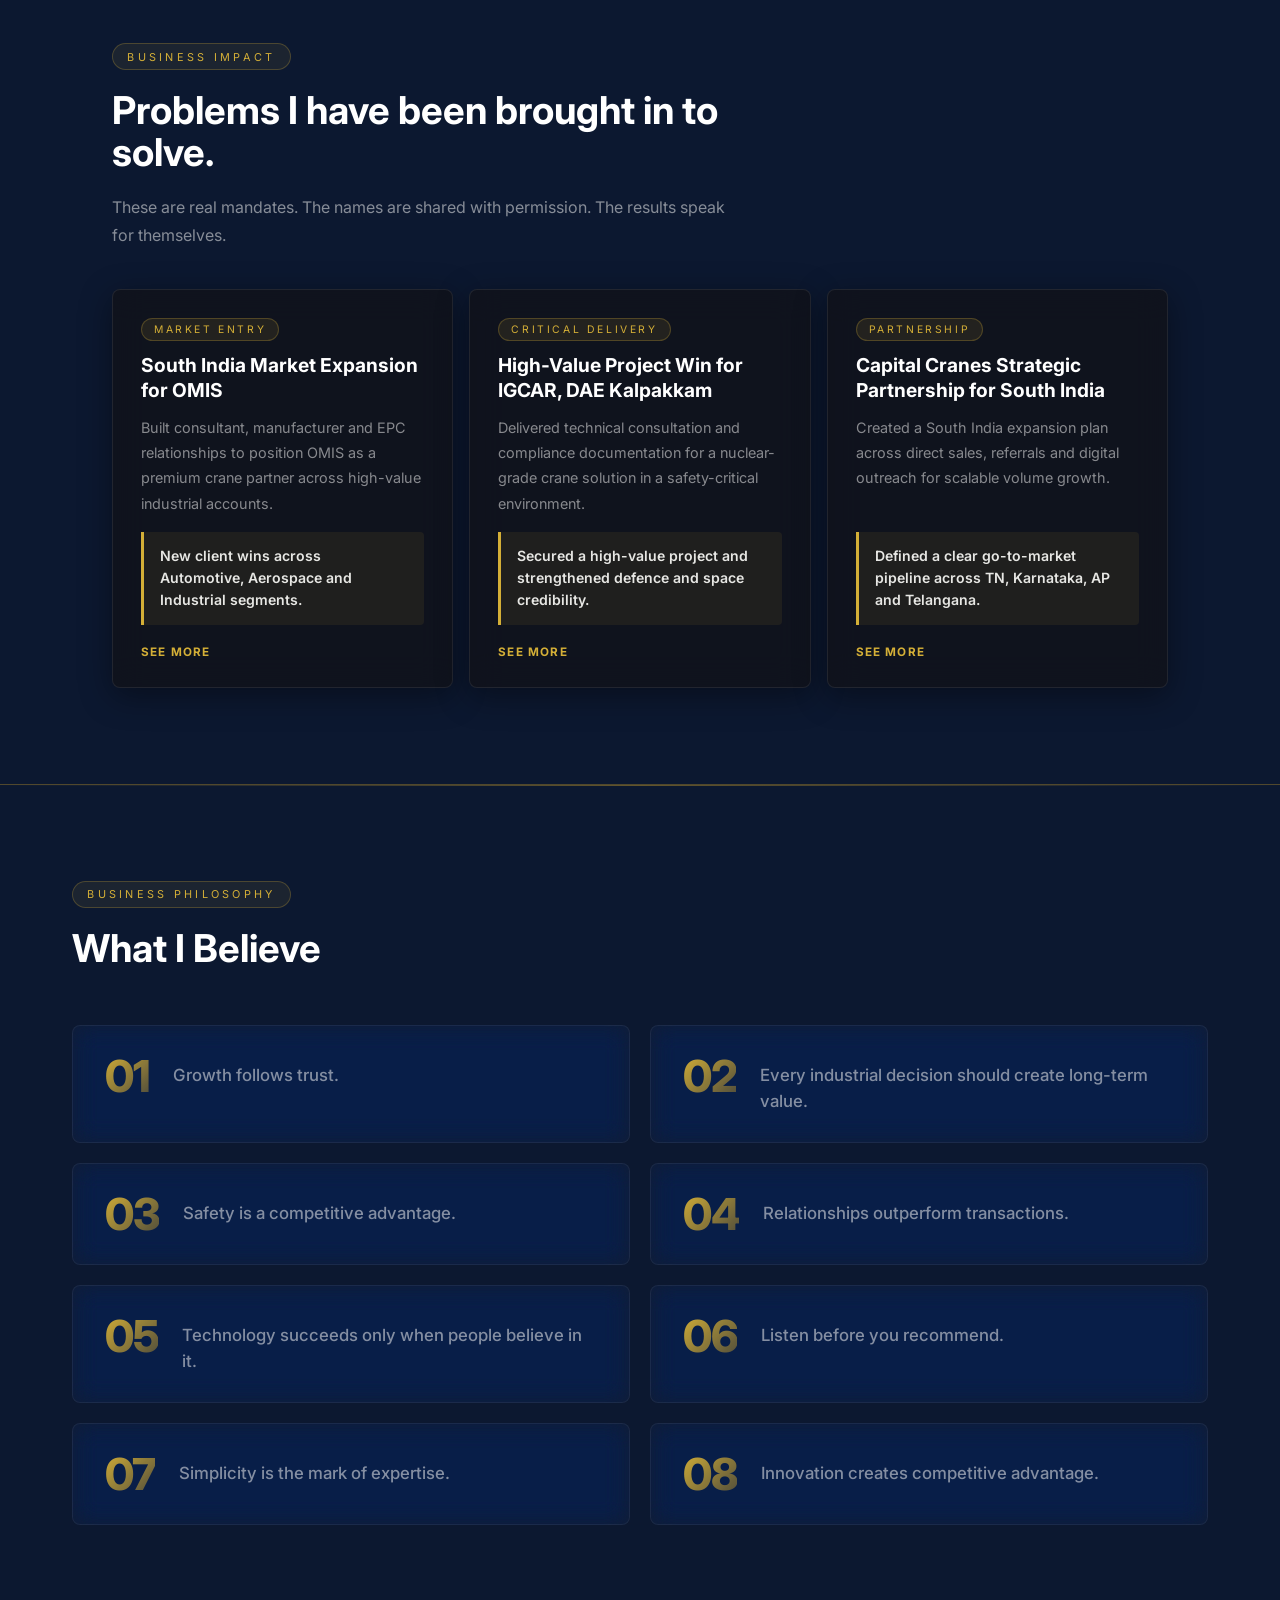
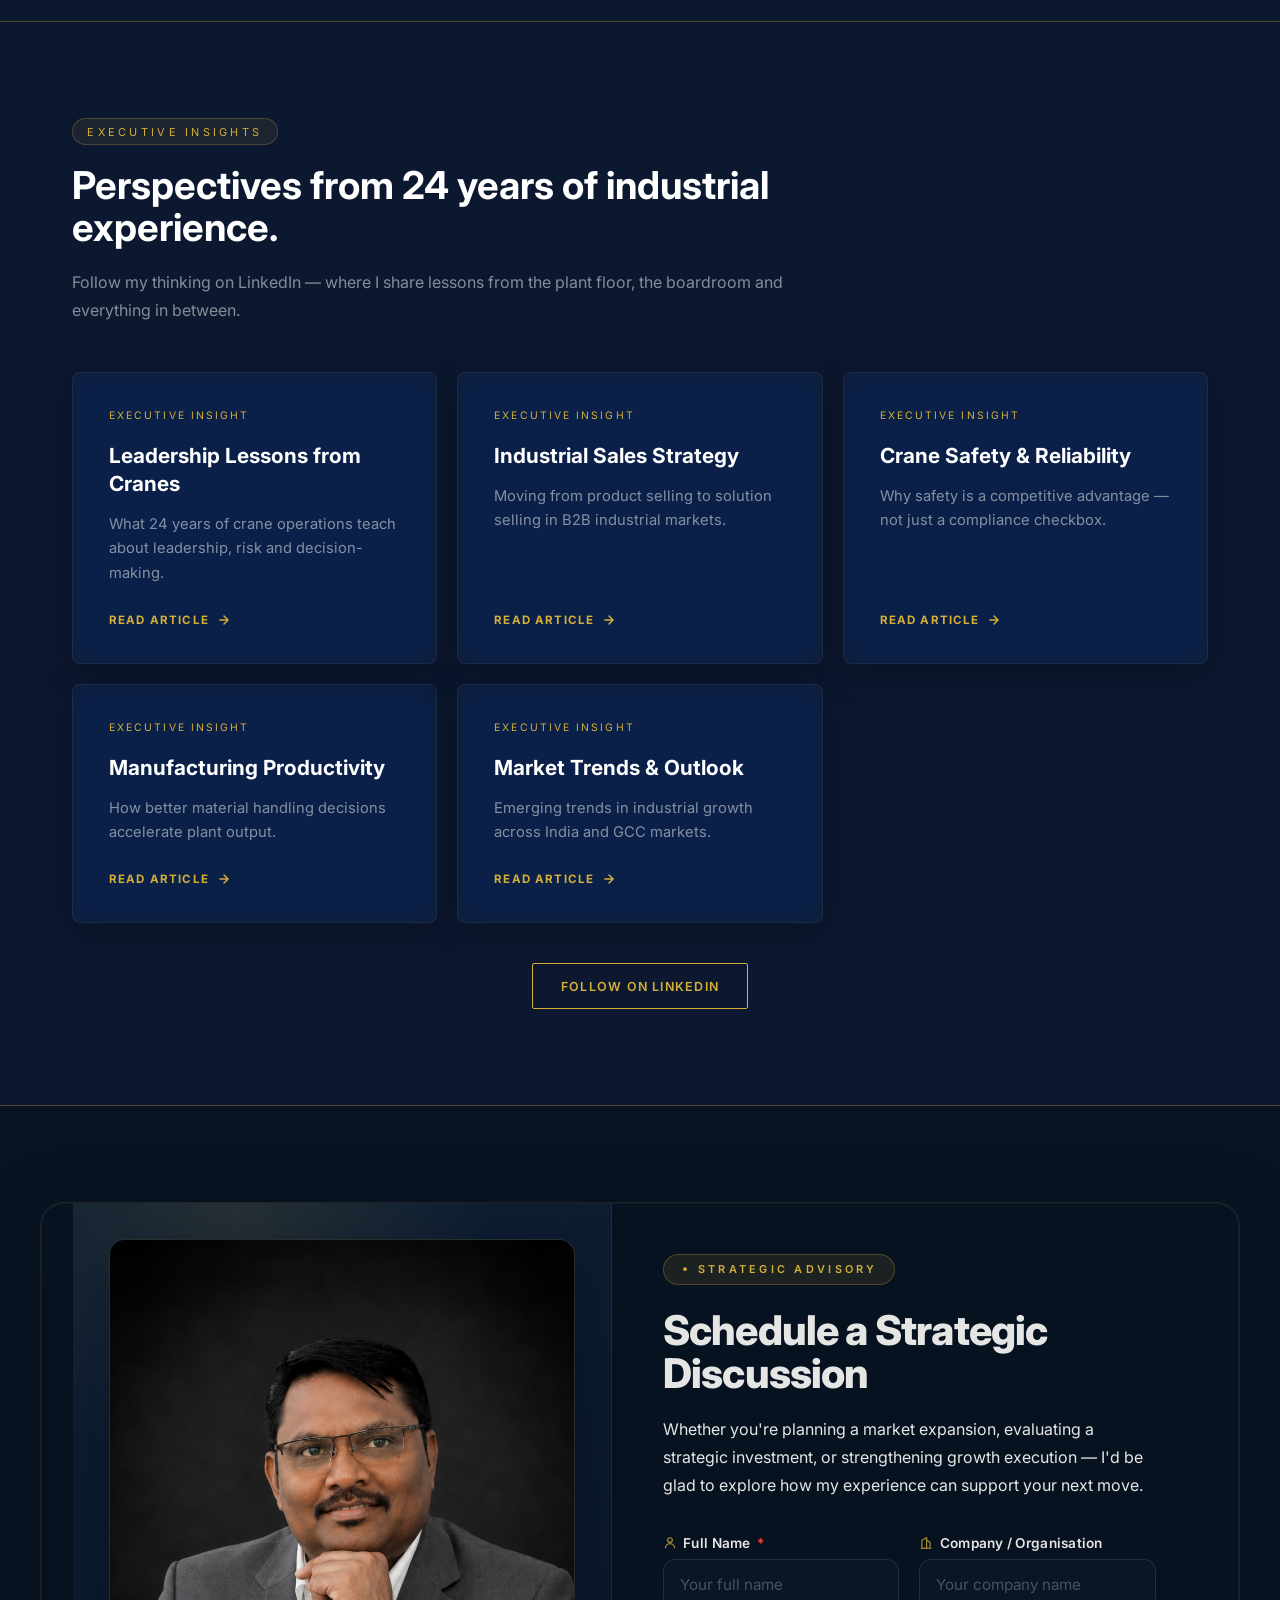
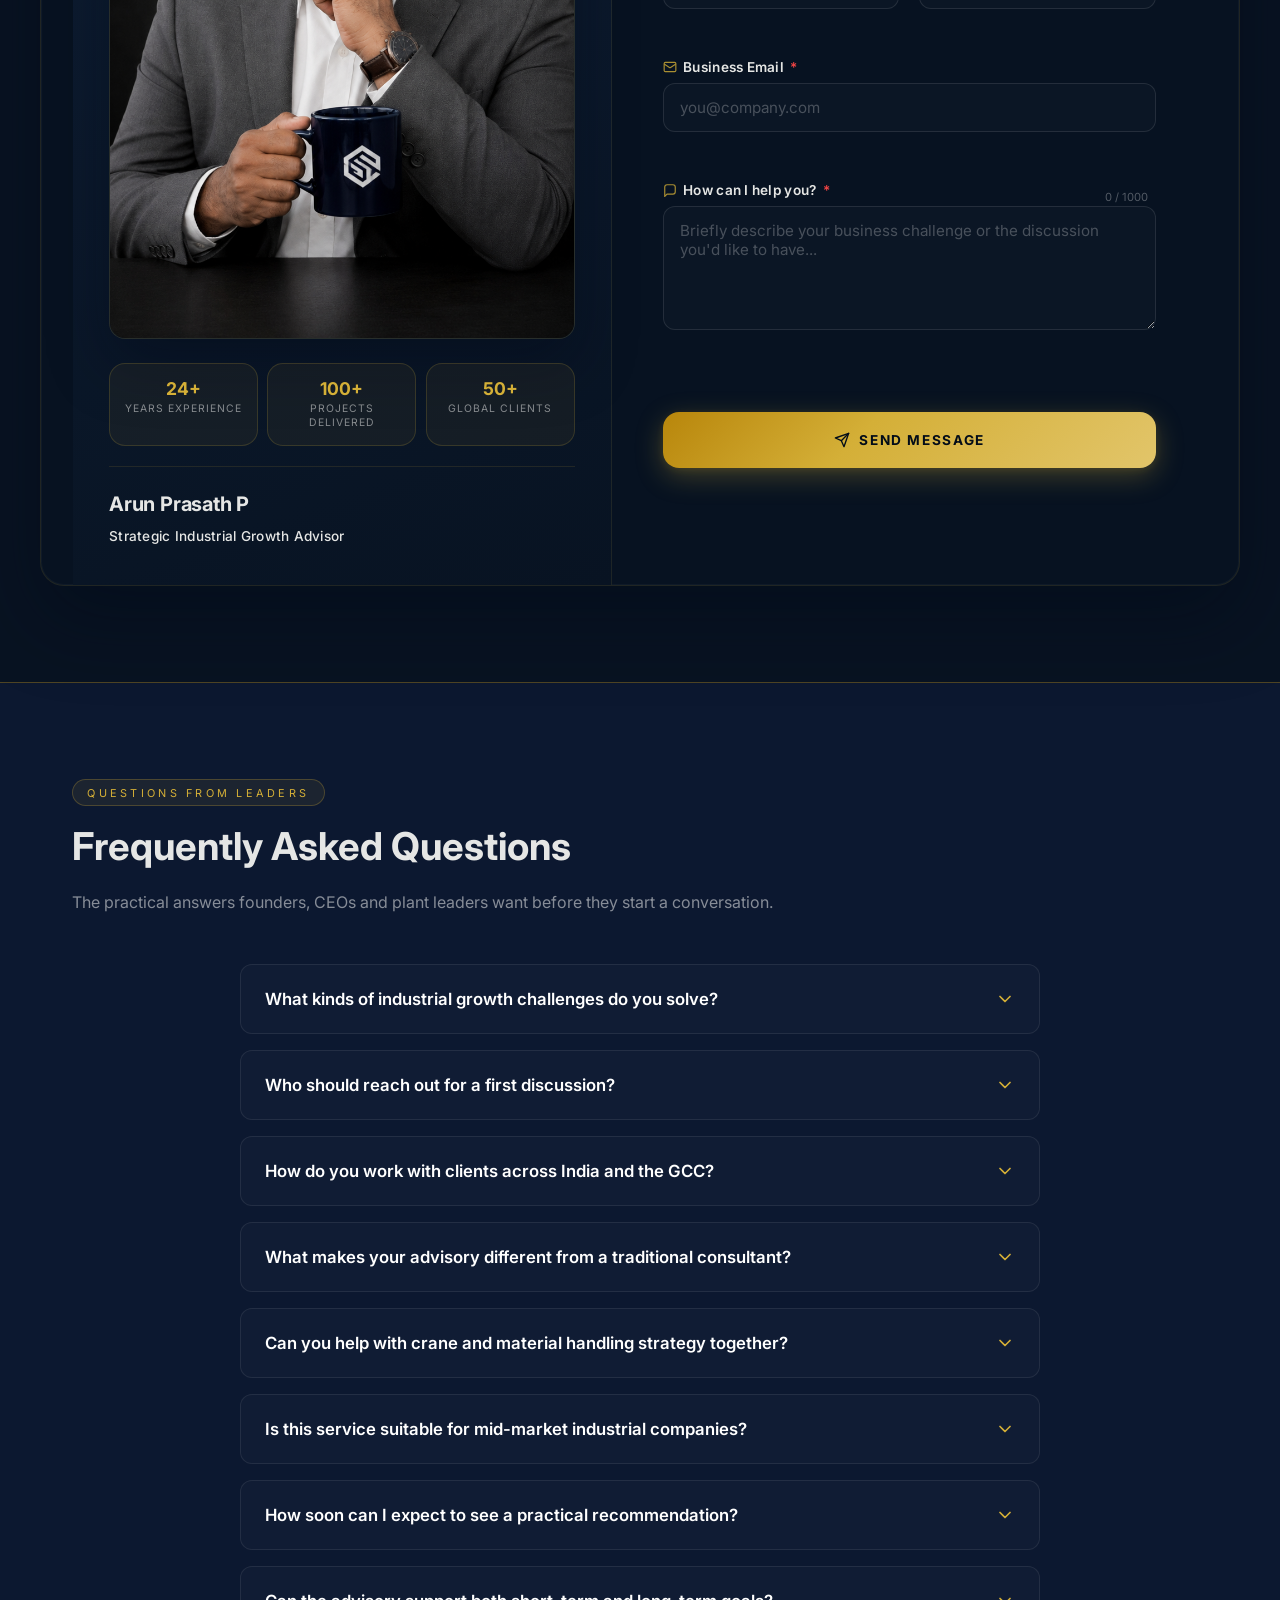
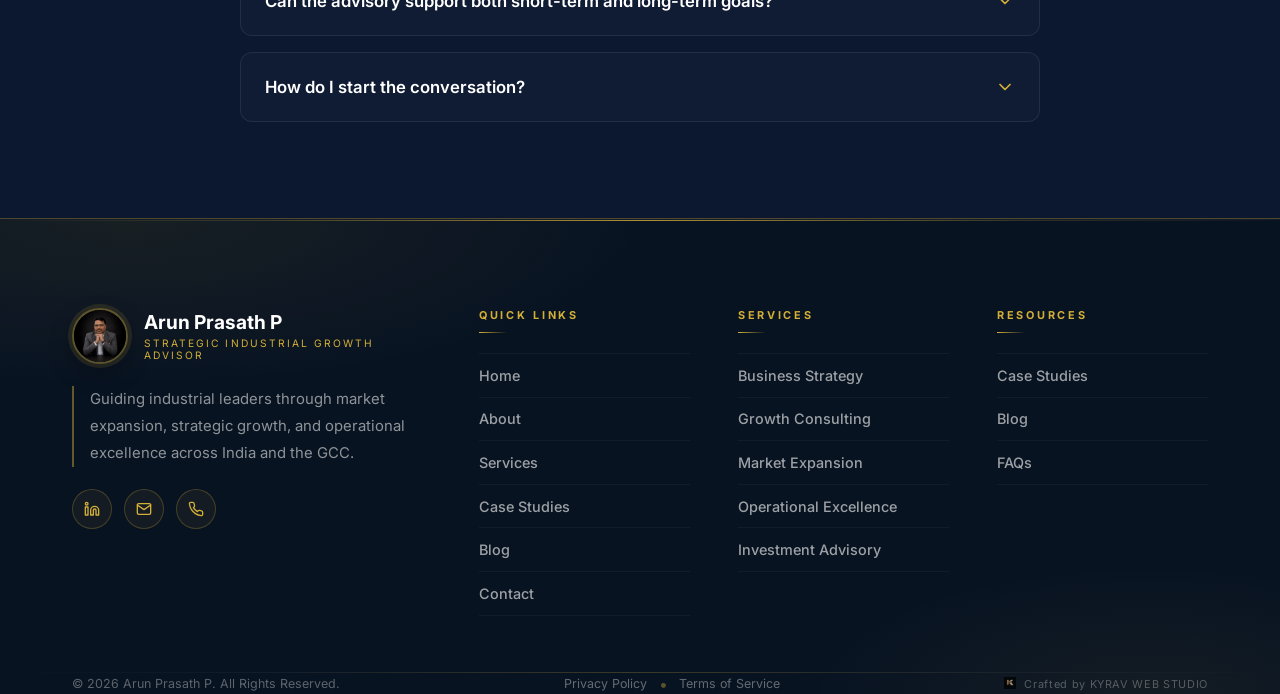
==== commit 73a63d74: "SEO changes and all new case study pages and insights" ====
--- a/index.html
+++ b/index.html
@@ -76,34 +76,74 @@
     "mainEntity": [
       {
         "@type": "Question",
-        "name": "What industries do you specialize in?",
+        "name": "What kinds of industrial growth challenges do you solve?",
         "acceptedAnswer": {
           "@type": "Answer",
-          "text": "I primarily work with manufacturing, heavy industry, energy, infrastructure and EPC businesses, helping them scale operations, improve material handling decisions and expand into India and the GCC."
+          "text": "I help businesses turn complex industrial problems into practical growth plans — from market expansion and channel strategy to crane consulting, material handling and operational execution."
         }
       },
       {
         "@type": "Question",
-        "name": "How do you approach a new strategic project?",
+        "name": "Who should reach out for a first discussion?",
         "acceptedAnswer": {
           "@type": "Answer",
-          "text": "My approach starts with a deep-dive assessment of the current operating context, followed by practical recommendations that connect commercial growth, operational efficiency and execution discipline."
+          "text": "CEOs, founders, operations heads and industrial project leaders who need clear, execution-ready advice for growth in India, the GCC and regional manufacturing markets."
         }
       },
       {
         "@type": "Question",
-        "name": "Do you work with startups or only established enterprises?",
+        "name": "How do you work with clients across India and the GCC?",
         "acceptedAnswer": {
           "@type": "Answer",
-          "text": "My advisory work is most often focused on established industrial businesses and mid-market companies, though I also support high-growth firms preparing for expansion or market entry."
+          "text": "I combine local industry experience with regional growth insight so the advice fits both India and GCC markets. The focus is on practical execution, not just ideas."
         }
       },
       {
         "@type": "Question",
-        "name": "What is the typical duration of an advisory engagement?",
+        "name": "What makes your advisory different from a traditional consultant?",
         "acceptedAnswer": {
           "@type": "Answer",
-          "text": "Most engagements run from 3 to 12 months, and I also support retained advisory relationships for long-term leadership and growth planning."
+          "text": "My work is grounded in real industrial delivery and leadership experience. I focus on what can actually be implemented in the plant, the field and the sales channel."
+        }
+      },
+      {
+        "@type": "Question",
+        "name": "Can you help with crane and material handling strategy together?",
+        "acceptedAnswer": {
+          "@type": "Answer",
+          "text": "Yes — I work across equipment, process and commercial strategy so crane, material handling and growth plans are aligned with business objectives and risk management."
+        }
+      },
+      {
+        "@type": "Question",
+        "name": "Is this service suitable for mid-market industrial companies?",
+        "acceptedAnswer": {
+          "@type": "Answer",
+          "text": "Absolutely. The strongest engagements are often with mid-market companies that want to grow strategically without losing control of execution or capital discipline."
+        }
+      },
+      {
+        "@type": "Question",
+        "name": "How soon can I expect to see a practical recommendation?",
+        "acceptedAnswer": {
+          "@type": "Answer",
+          "text": "The first practical insights usually come from the initial assessment phase. That means early clarity on the highest-priority issues and a simple path to action."
+        }
+      },
+      {
+        "@type": "Question",
+        "name": "Can the advisory support both short-term and long-term goals?",
+        "acceptedAnswer": {
+          "@type": "Answer",
+          "text": "Yes. I aim to balance quick wins with longer-term capability building so the business gains momentum now and keeps it later."
+        }
+      },
+      {
+        "@type": "Question",
+        "name": "How do I start the conversation?",
+        "acceptedAnswer": {
+          "@type": "Answer",
+          "text": "Use the contact form below or send a quick note via LinkedIn or email. I’ll respond with a short call to understand your priorities and suggest the best next step."
         }
       }
     ]
@@ -128,7 +168,8 @@
   <link rel="apple-touch-icon" sizes="180x180" href="assets/images/favicon-48.png" />
 </head>
 
-<body>
+<body id="top">
+  <script>if (sessionStorage.getItem('preloaderSeen') === 'true') document.documentElement.classList.add('preloader-hidden');</script>
   <a href="#main-content" class="skip-link">Skip to main content</a>
   <div class="preloader" id="preloader" aria-hidden="true">
     <div class="preloader-content">
@@ -154,6 +195,7 @@
         </div>
       </a>
       <nav class="nav-links" id="nav-links" aria-label="Primary navigation">
+        <a href="#top">Home</a>
         <a href="#about">About</a>
         <a href="#expertise">Industries</a>
         <a href="#services">Services</a>
@@ -1085,45 +1127,90 @@
     <section class="section faq-section" id="faq">
       <div class="container">
         <div class="section-header text-center" data-aos="fade-up">
-          <span class="section-eyebrow">Queries</span>
+          <span class="section-eyebrow">Questions from leaders</span>
           <h2 class="section-title">Frequently Asked Questions</h2>
-          <p class="section-subtitle">Everything you need to know about my strategic advisory services.</p>
+          <p class="section-subtitle">The practical answers founders, CEOs and plant leaders want before they start a conversation.</p>
         </div>
         <div class="faq-grid" data-aos="fade-up" data-aos-delay="100">
           <div class="faq-item">
             <button class="faq-question" aria-expanded="false">
-              What industries do you specialize in?
+              What kinds of industrial growth challenges do you solve?
               <svg viewBox="0 0 24 24" class="faq-icon" fill="none" stroke="currentColor" stroke-width="2" stroke-linecap="round" stroke-linejoin="round"><path d="m6 9 6 6 6-6"></path></svg>
             </button>
             <div class="faq-answer">
-              <p>I primarily work with manufacturing, energy, and heavy industries, helping them scale operations, optimize supply chains, and implement sustainable growth strategies across India and the GCC.</p>
+              <p>I help businesses turn complex industrial problems into practical growth plans — from market expansion and channel strategy to crane consulting, material handling and operational execution.</p>
             </div>
           </div>
           <div class="faq-item">
             <button class="faq-question" aria-expanded="false">
-              How do you approach a new strategic project?
+              Who should reach out for a first discussion?
               <svg viewBox="0 0 24 24" class="faq-icon" fill="none" stroke="currentColor" stroke-width="2" stroke-linecap="round" stroke-linejoin="round"><path d="m6 9 6 6 6-6"></path></svg>
             </button>
             <div class="faq-answer">
-              <p>My approach begins with a deep-dive assessment of your current operations, followed by aligning your capabilities with market opportunities. We then collaboratively build an actionable roadmap with clear KPIs to ensure execution.</p>
+              <p>CEOs, founders, operations heads and industrial project leaders who need clear, execution-ready advice for growth in India, the GCC and regional manufacturing markets.</p>
             </div>
           </div>
           <div class="faq-item">
             <button class="faq-question" aria-expanded="false">
-              Do you work with startups or only established enterprises?
+              How do you work with clients across India and the GCC?
               <svg viewBox="0 0 24 24" class="faq-icon" fill="none" stroke="currentColor" stroke-width="2" stroke-linecap="round" stroke-linejoin="round"><path d="m6 9 6 6 6-6"></path></svg>
             </button>
             <div class="faq-answer">
-              <p>While my core expertise lies in transforming established enterprises and mid-market companies, I occasionally advise high-growth industrial startups that are looking to scale their manufacturing or operational footprints.</p>
+              <p>I combine local industry experience with regional growth insight so the advice fits both India and GCC markets. The focus is on practical execution, not just ideas.</p>
             </div>
           </div>
           <div class="faq-item">
             <button class="faq-question" aria-expanded="false">
-              What is the typical duration of an advisory engagement?
+              What makes your advisory different from a traditional consultant?
               <svg viewBox="0 0 24 24" class="faq-icon" fill="none" stroke="currentColor" stroke-width="2" stroke-linecap="round" stroke-linejoin="round"><path d="m6 9 6 6 6-6"></path></svg>
             </button>
             <div class="faq-answer">
-              <p>Engagements typically range from 3 to 12 months depending on the complexity of the strategic mandate. I also offer retained advisory services for long-term board-level guidance.</p>
+              <p>My work is grounded in real industrial delivery and leadership experience. I focus on what can actually be implemented in the plant, the field and the sales channel.</p>
+            </div>
+          </div>
+          <div class="faq-item">
+            <button class="faq-question" aria-expanded="false">
+              Can you help with crane and material handling strategy together?
+              <svg viewBox="0 0 24 24" class="faq-icon" fill="none" stroke="currentColor" stroke-width="2" stroke-linecap="round" stroke-linejoin="round"><path d="m6 9 6 6 6-6"></path></svg>
+            </button>
+            <div class="faq-answer">
+              <p>Yes — I work across equipment, process and commercial strategy so crane, material handling and growth plans are aligned with business objectives and risk management.</p>
+            </div>
+          </div>
+          <div class="faq-item">
+            <button class="faq-question" aria-expanded="false">
+              Is this service suitable for mid-market industrial companies?
+              <svg viewBox="0 0 24 24" class="faq-icon" fill="none" stroke="currentColor" stroke-width="2" stroke-linecap="round" stroke-linejoin="round"><path d="m6 9 6 6 6-6"></path></svg>
+            </button>
+            <div class="faq-answer">
+              <p>Absolutely. The strongest engagements are often with mid-market companies that want to grow strategically without losing control of execution or capital discipline.</p>
+            </div>
+          </div>
+          <div class="faq-item">
+            <button class="faq-question" aria-expanded="false">
+              How soon can I expect to see a practical recommendation?
+              <svg viewBox="0 0 24 24" class="faq-icon" fill="none" stroke="currentColor" stroke-width="2" stroke-linecap="round" stroke-linejoin="round"><path d="m6 9 6 6 6-6"></path></svg>
+            </button>
+            <div class="faq-answer">
+              <p>The first practical insights usually come from the initial assessment phase. That means early clarity on the highest-priority issues and a simple path to action.</p>
+            </div>
+          </div>
+          <div class="faq-item">
+            <button class="faq-question" aria-expanded="false">
+              Can the advisory support both short-term and long-term goals?
+              <svg viewBox="0 0 24 24" class="faq-icon" fill="none" stroke="currentColor" stroke-width="2" stroke-linecap="round" stroke-linejoin="round"><path d="m6 9 6 6 6-6"></path></svg>
+            </button>
+            <div class="faq-answer">
+              <p>Yes. I aim to balance quick wins with longer-term capability building so the business gains momentum now and keeps it later.</p>
+            </div>
+          </div>
+          <div class="faq-item">
+            <button class="faq-question" aria-expanded="false">
+              How do I start the conversation?
+              <svg viewBox="0 0 24 24" class="faq-icon" fill="none" stroke="currentColor" stroke-width="2" stroke-linecap="round" stroke-linejoin="round"><path d="m6 9 6 6 6-6"></path></svg>
+            </button>
+            <div class="faq-answer">
+              <p>Use the contact form below or send a quick note via LinkedIn or email. I’ll respond with a short call to understand your priorities and suggest the best next step.</p>
             </div>
           </div>
         </div>
@@ -1208,7 +1295,7 @@
           <ul class="footer-nav-list">
             <li><a href="#case-studies"><span>Case Studies</span></a></li>
             <li><a href="#insights"><span>Blog</span></a></li>
-            <li><a href="#connect"><span>FAQs</span></a></li>
+            <li><a href="#faq"><span>FAQs</span></a></li>
           </ul>
         </div>
 
--- a/assets/css/animations.css
+++ b/assets/css/animations.css
@@ -43,6 +43,12 @@
   visibility: hidden;
   pointer-events: none;
 }
+.preloader-hidden .preloader {
+  opacity: 0 !important;
+  visibility: hidden !important;
+  pointer-events: none !important;
+  transition: none !important;
+}
 .preloader-content {
   display: flex;
   flex-direction: column;
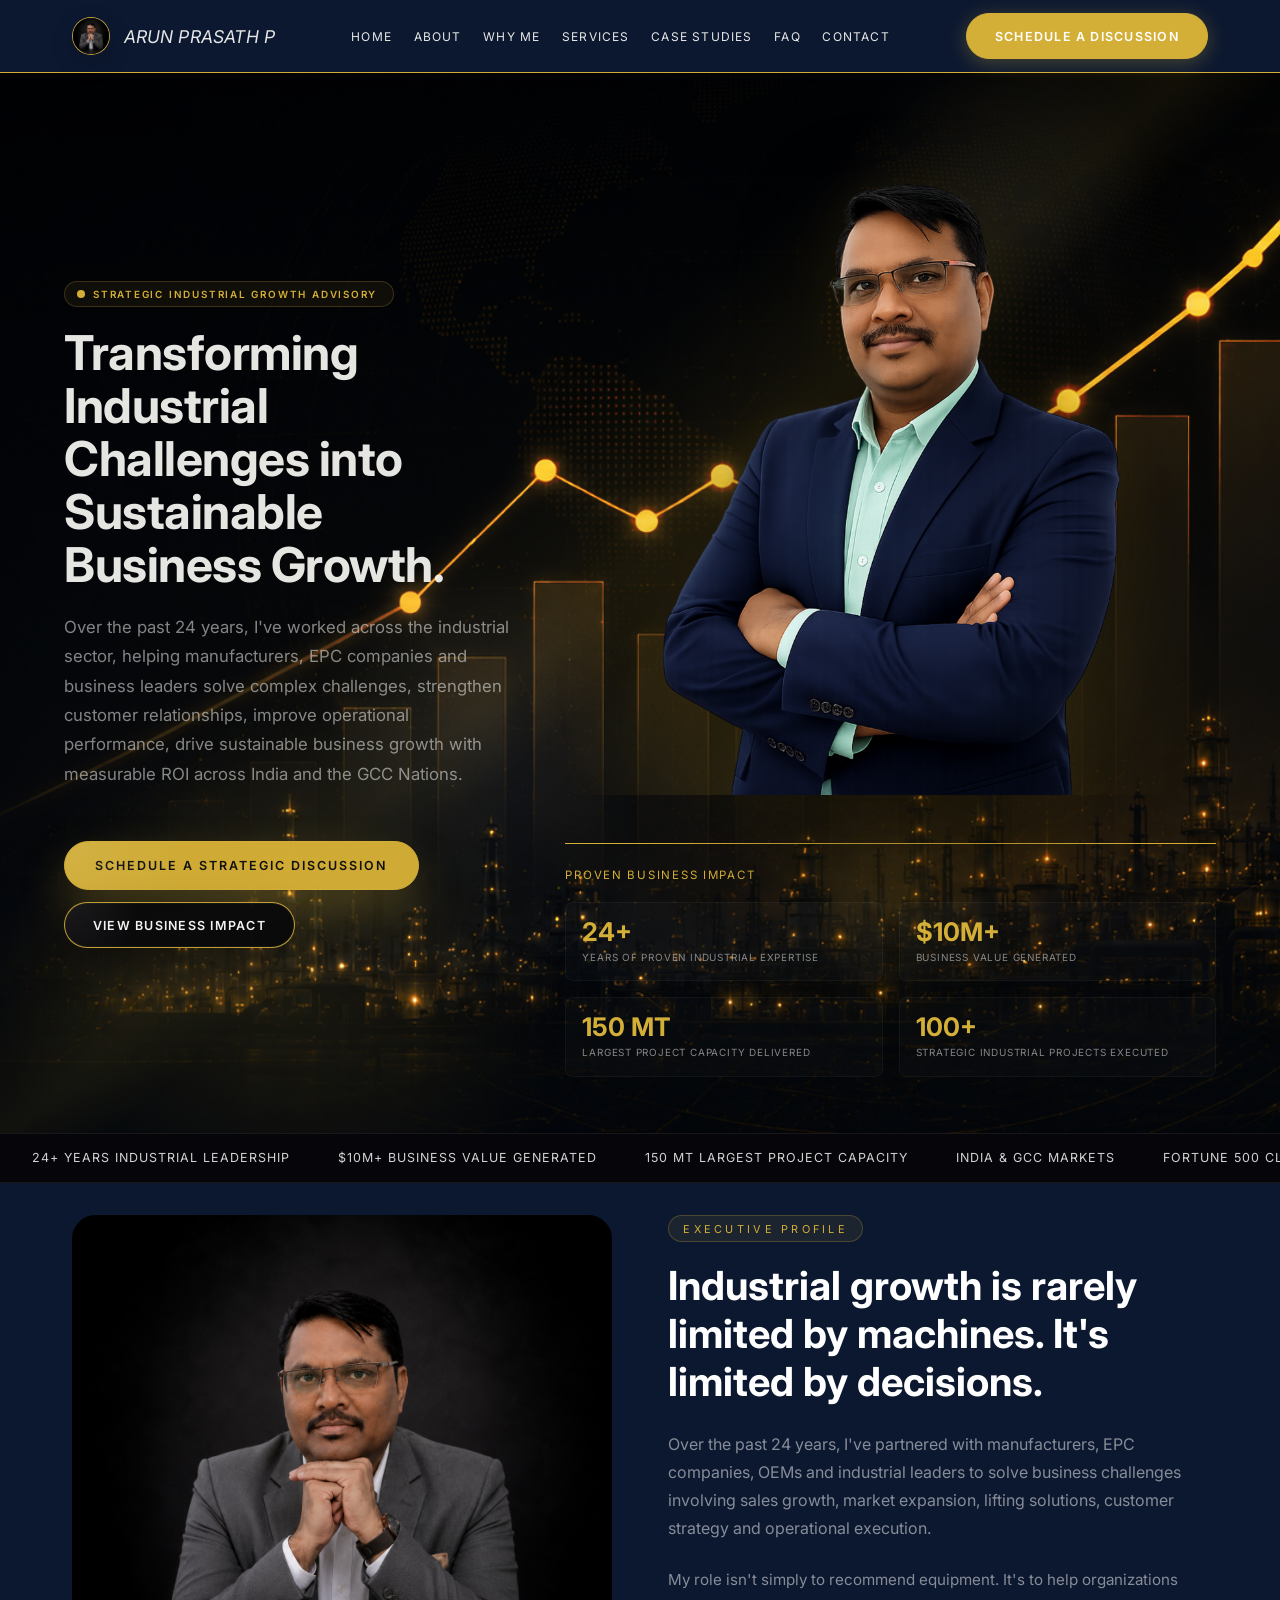
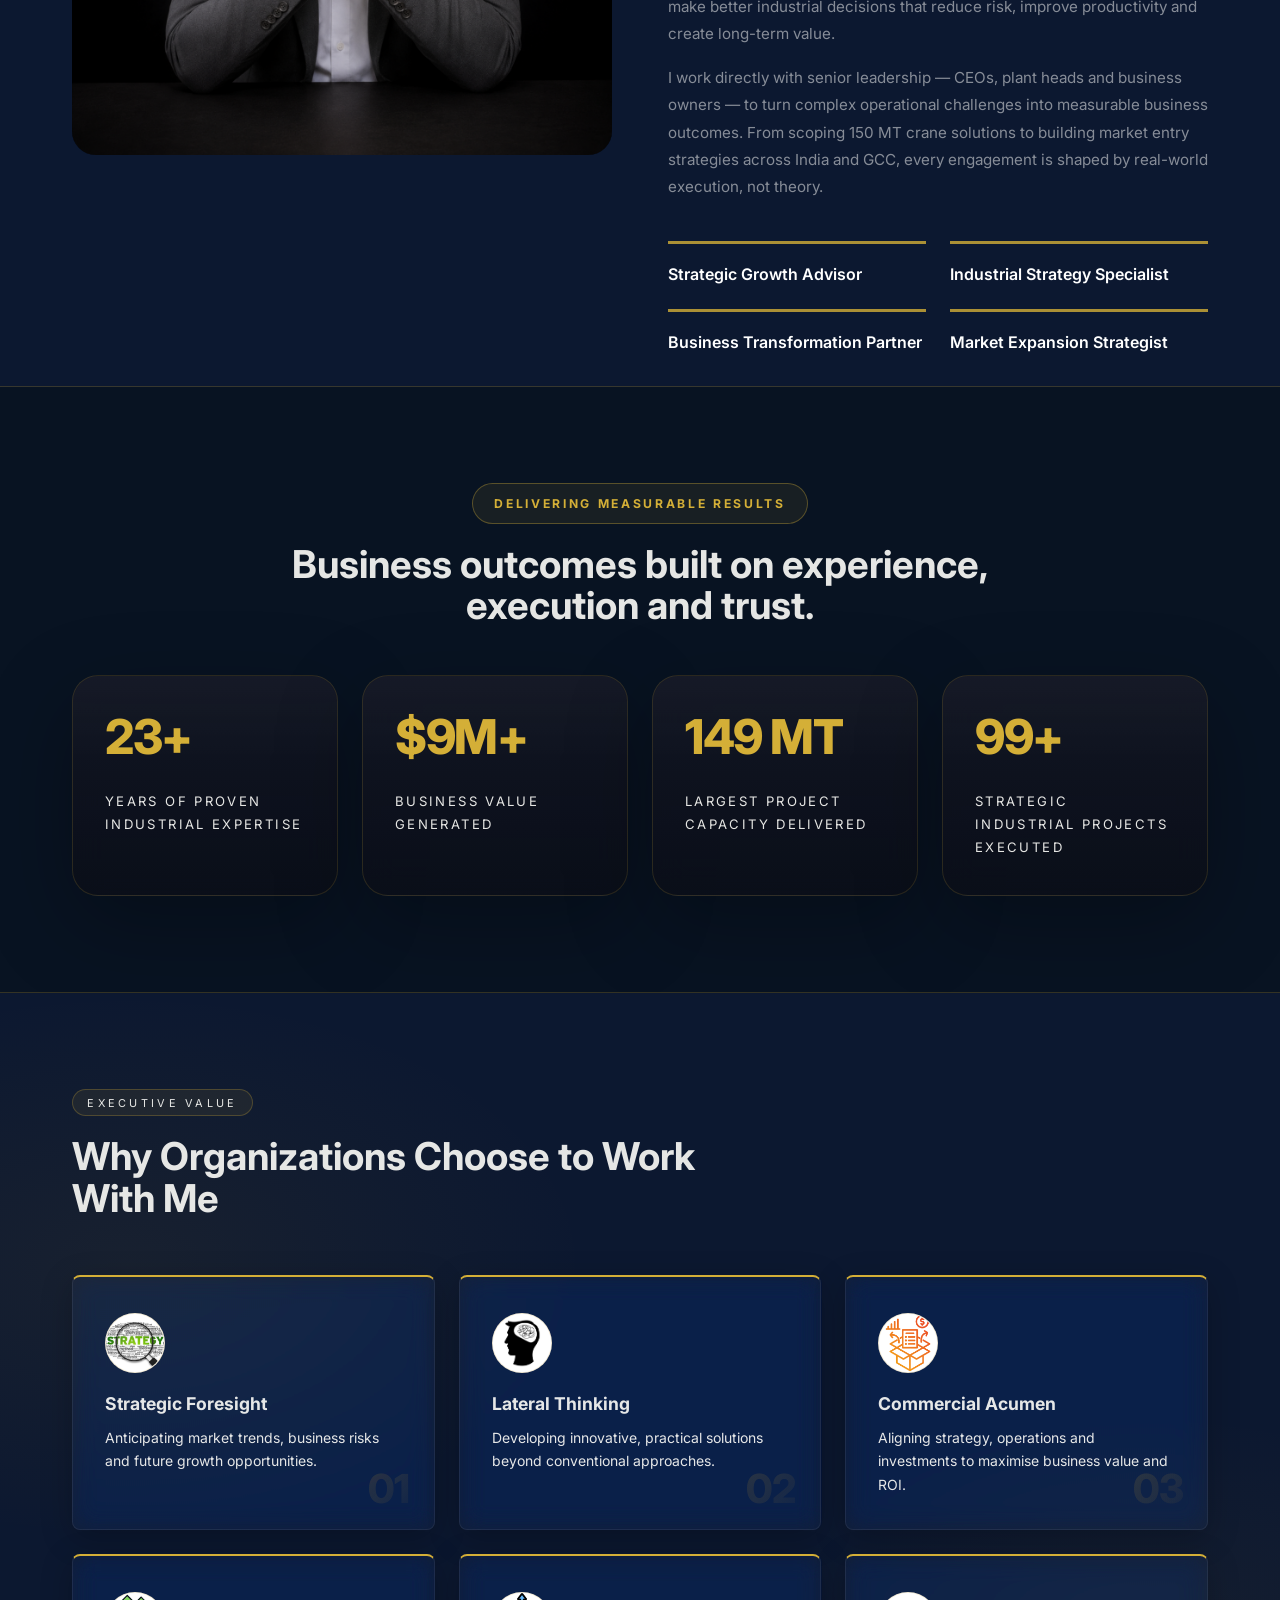
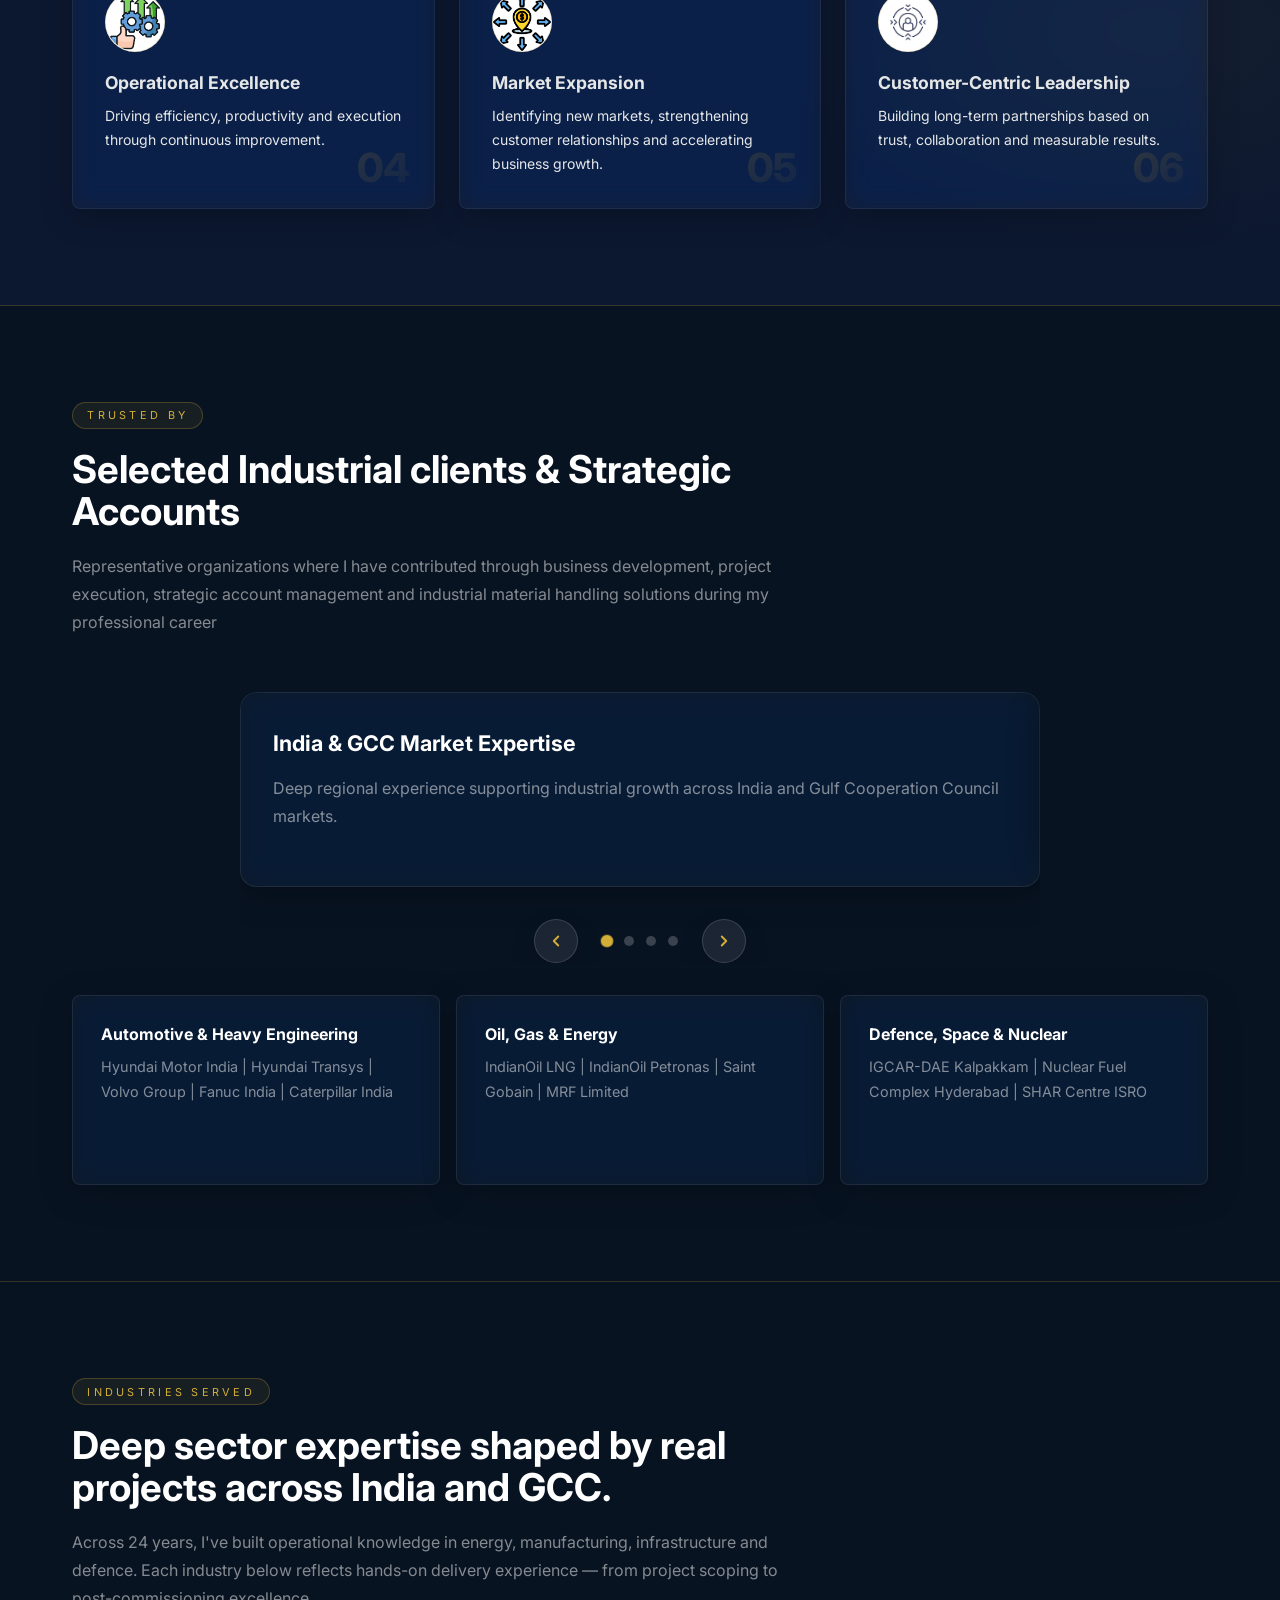
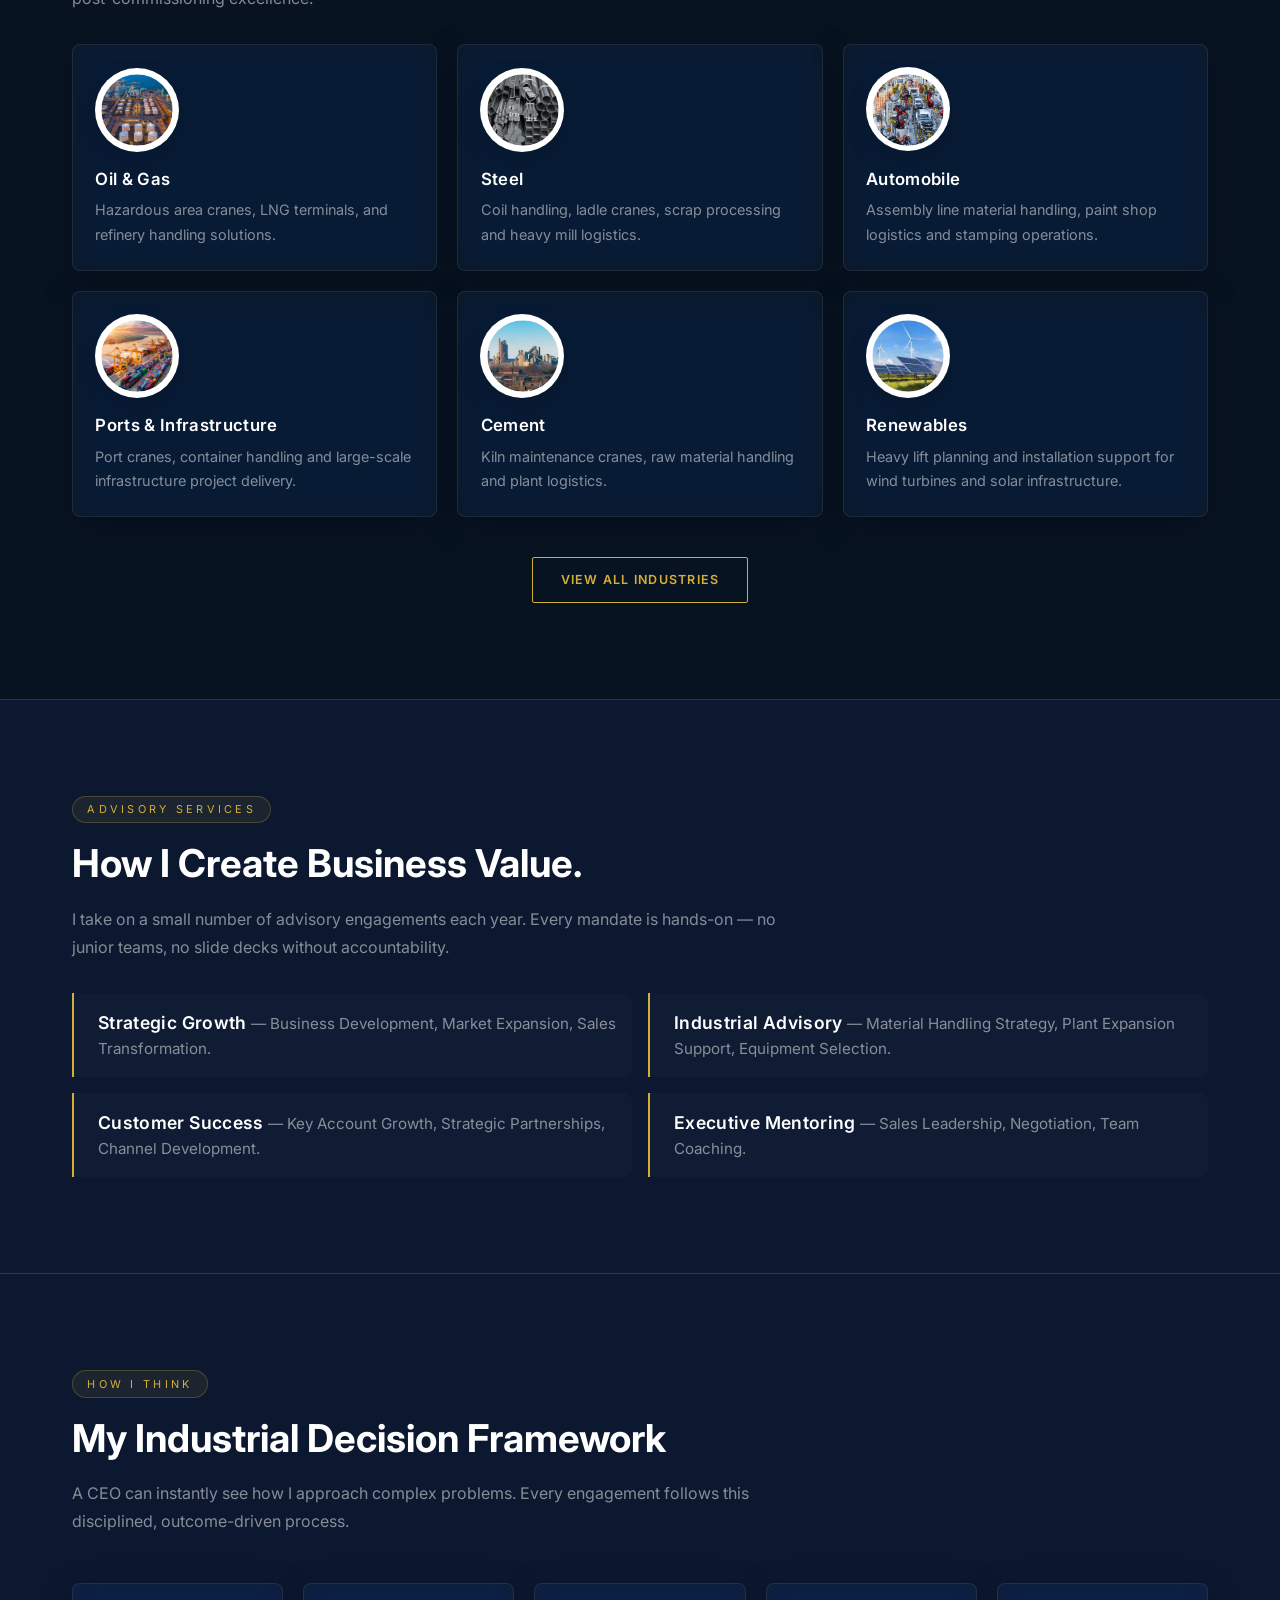
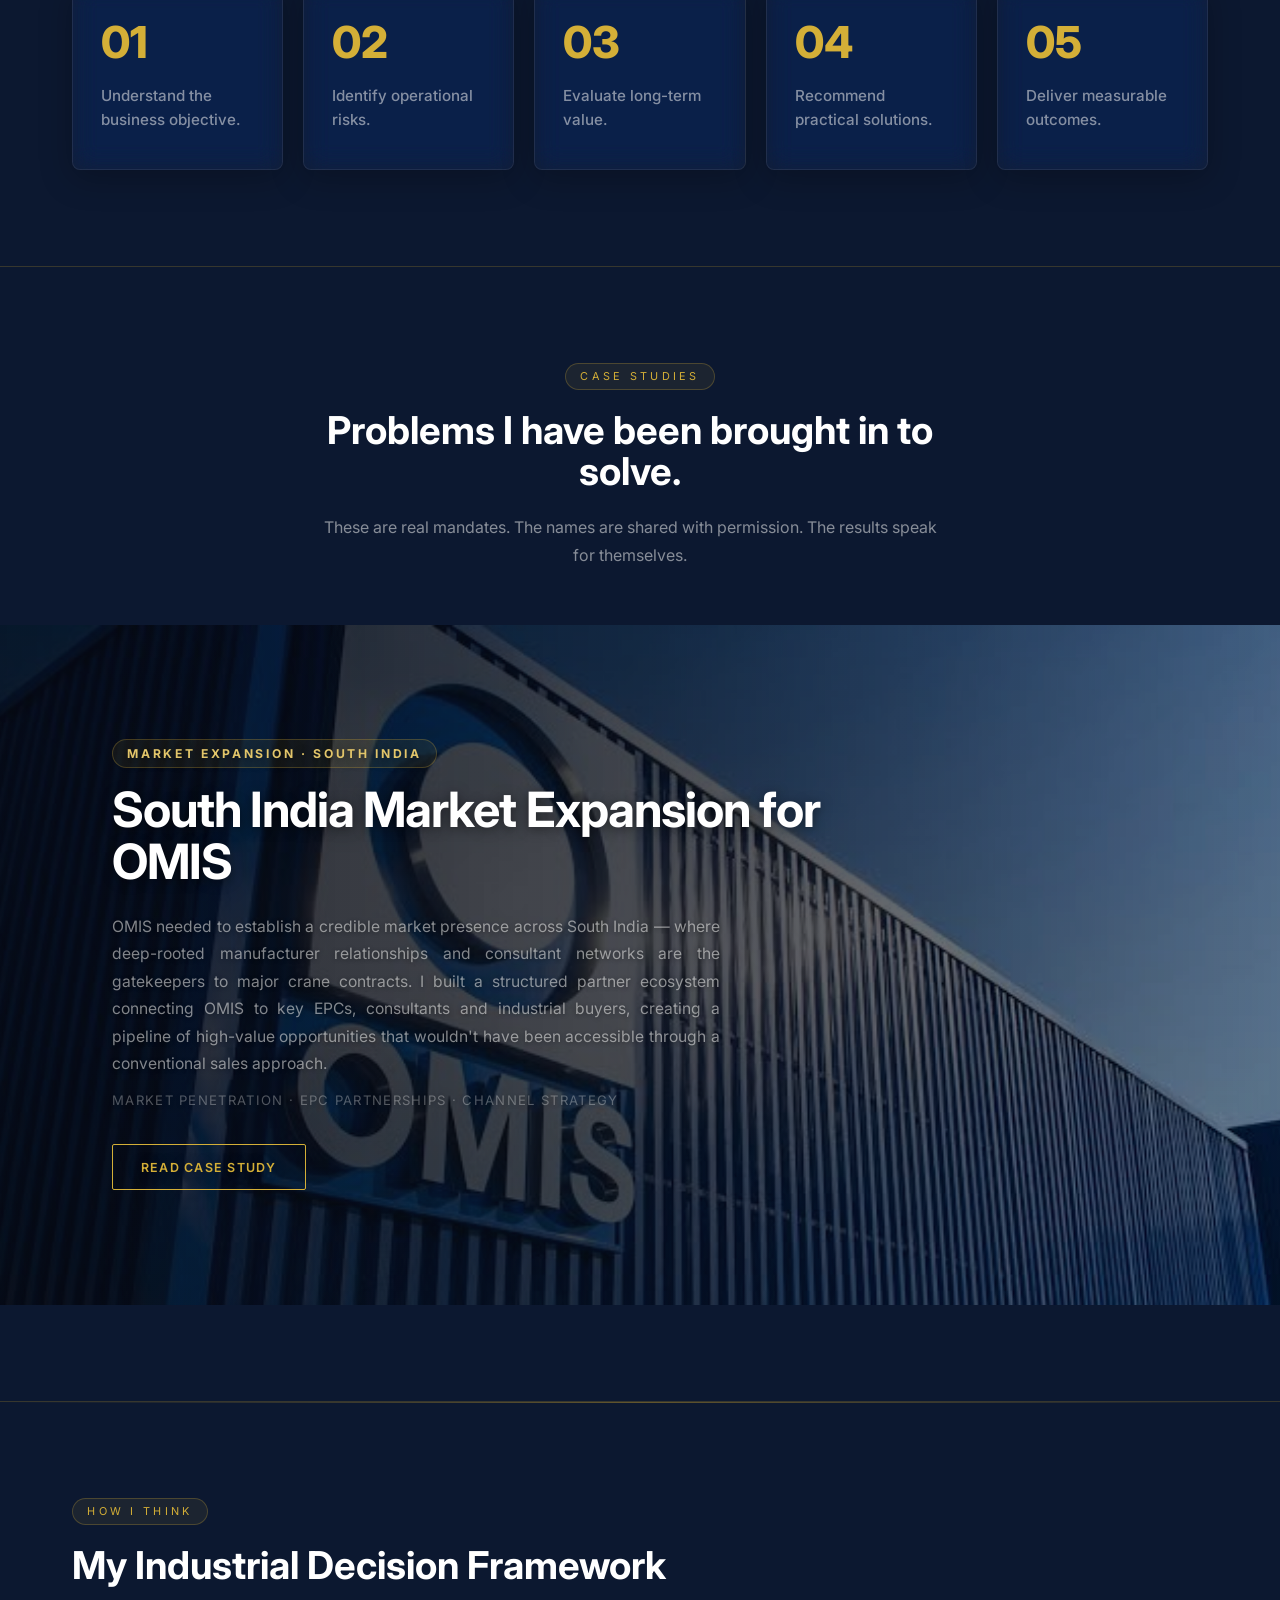
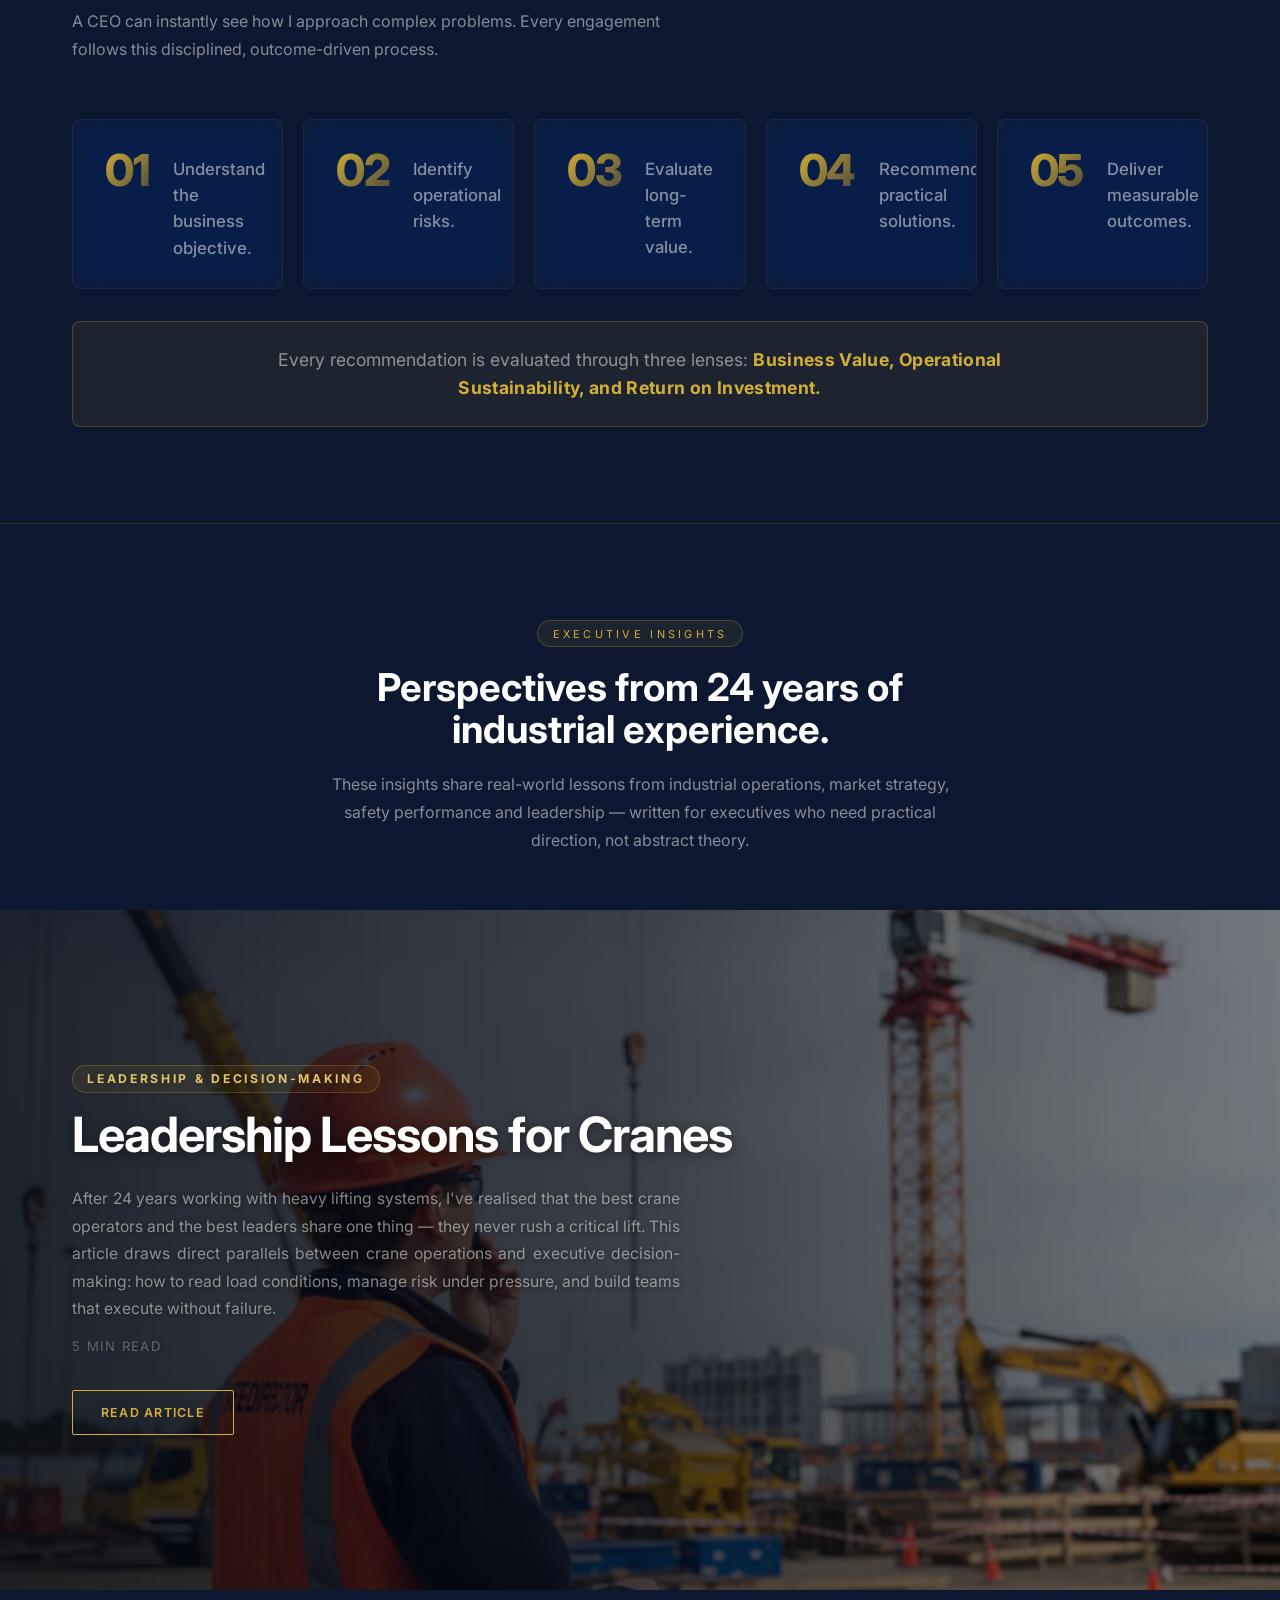
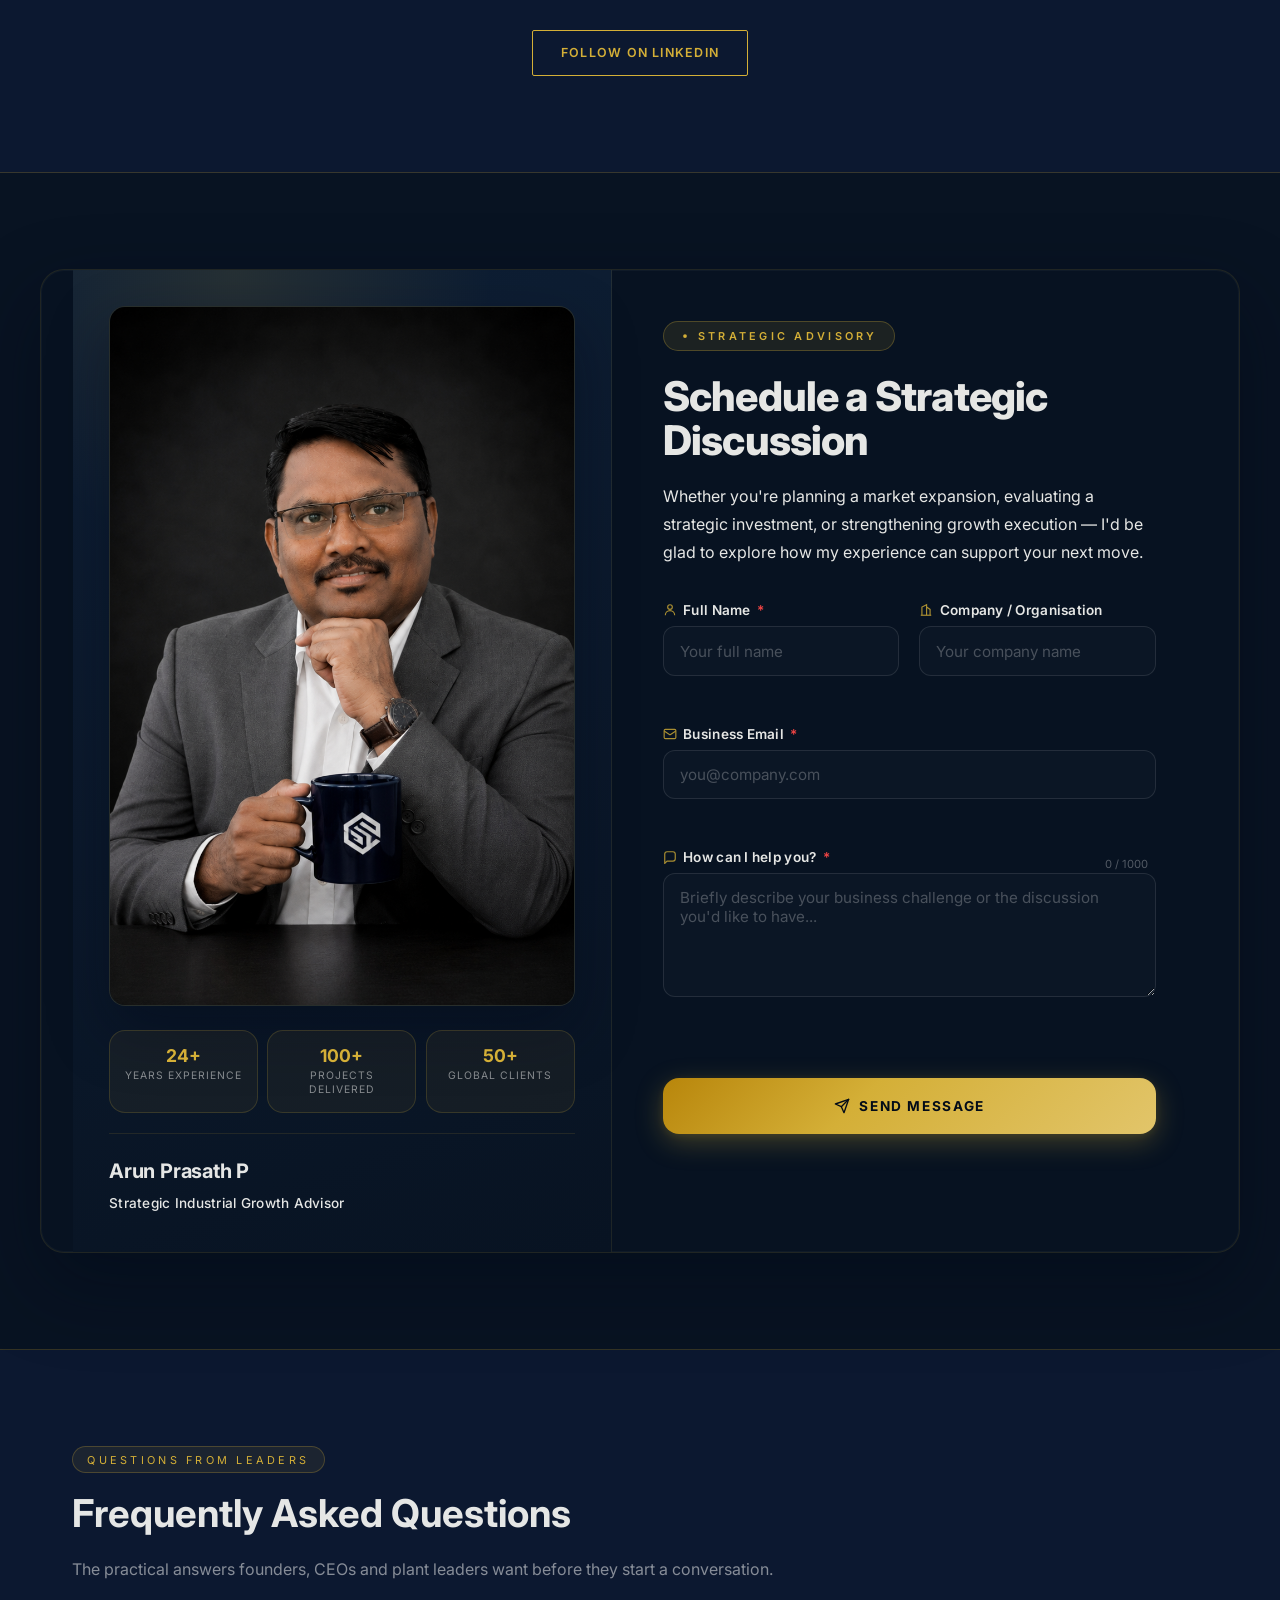
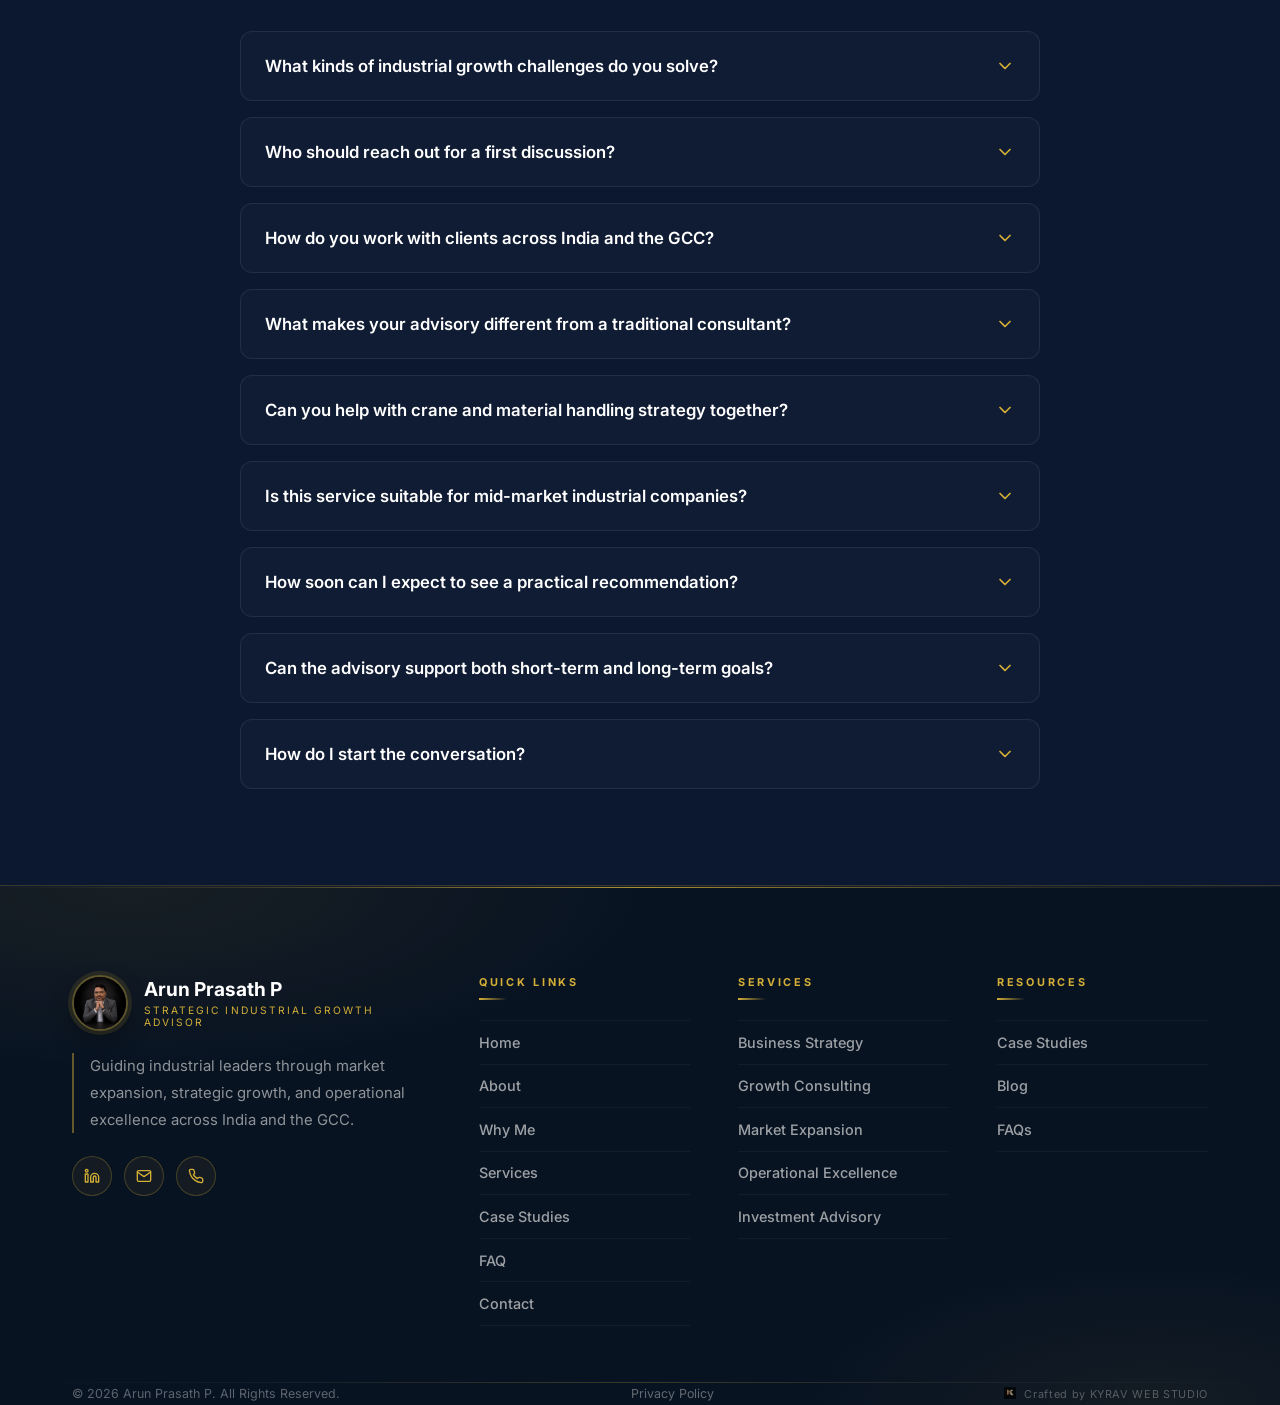
==== commit 3e639e3e: "Enhance UI/UX: responsive carousels, framework section, preloader fix, and footer updates" ====
--- a/index.html
+++ b/index.html
@@ -7,7 +7,8 @@
   <title>Arun Prasath P | Industrial Growth Advisor for India & GCC</title>
   <meta name="description"
     content="Arun Prasath P is a strategic industrial growth advisor for CEOs, founders and executive teams across India and the GCC. He helps industrial clients with crane consulting, material handling strategy, market entry, business development and operational growth." />
-    <meta name="keywords" content="industrial growth advisor, strategy growth advisor, CEO industrial advisor, founder industrial advisor, industrial consulting India, industrial consulting GCC, crane consultant India, material handling consultant, GCC market expansion advisor, India market entry advisor, business development consultant industrial, plant growth advisor, executive industrial advisor, heavy industry strategy consultant, manufacturing growth advisor, industrial operations advisor, strategic advisory for CEOs, B2B industrial consulting, supply chain strategy advisor, plant expansion advisor, industrial performance consultant, industrial advisory services, industrial client advisor, industrial advisor for founders, industrial strategy advisor GCC, industrial strategy advisor India, industrial executive advisor, industrial market growth consultant, industrial delivery advisor, industrial advisory firm, industrial project advisor, industrial business advisor, industrial growth consultant, crane safety advisor, material handling strategy advisor, industrial operations consultant, industrial expansion consultant, GCC industrial consultant, India industrial growth consultant, industrial advisory for CEOs, industrial advisory for founders, industrial growth strategy consultant, industrial market expansion consultant, industrial consulting services India, industrial consulting services GCC, industrial business strategy advisor, industrial transformation advisor, industrial optimization consultant, industrial leadership advisor, industrial growth advisor India, industrial growth advisor GCC, industrial growth advisor India GCC, industrial growth advisor for CEOs, strategy growth advisor India, strategy growth advisor GCC, strategy growth advisor India GCC, strategy growth advisor for CEOs, CEO industrial advisor India, CEO industrial advisor GCC, CEO industrial advisor India GCC, CEO industrial advisor for CEOs, founder industrial advisor India, founder industrial advisor GCC, founder industrial advisor India GCC, founder industrial advisor for CEOs, industrial consulting India India, industrial consulting India GCC, industrial consulting India India GCC, industrial consulting India for CEOs, industrial consulting GCC India, industrial consulting GCC GCC, industrial consulting GCC India GCC, industrial consulting GCC for CEOs, crane consultant India India, crane consultant India GCC, crane consultant India India GCC, crane consultant India for CEOs, material handling consultant India, material handling consultant GCC, material handling consultant India GCC, material handling consultant for CEOs, GCC market expansion advisor India, GCC market expansion advisor GCC, GCC market expansion advisor India GCC, GCC market expansion advisor for CEOs, India market entry advisor India, India market entry advisor GCC, India market entry advisor India GCC, India market entry advisor for CEOs, business development consultant industrial India, business development consultant industrial GCC, business development consultant industrial India GCC, business development consultant industrial for CEOs, plant growth advisor India, plant growth advisor GCC, plant growth advisor India GCC, plant growth advisor for CEOs, executive industrial advisor India, executive industrial advisor GCC, executive industrial advisor India GCC, executive industrial advisor for CEOs, heavy industry strategy consultant India, heavy industry strategy consultant GCC, heavy industry strategy consultant India GCC, heavy industry strategy consultant for CEOs, manufacturing growth advisor India, manufacturing growth advisor GCC, manufacturing growth advisor India GCC, manufacturing growth advisor for CEOs, industrial operations advisor India, industrial operations advisor GCC, industrial operations advisor India GCC, industrial operations advisor for CEOs, strategic advisory for CEOs India, strategic advisory for CEOs GCC, strategic advisory for CEOs India GCC, strategic advisory for CEOs for CEOs, B2B industrial consulting India, B2B industrial consulting GCC, B2B industrial consulting India GCC, B2B industrial consulting for CEOs, supply chain strategy advisor India, supply chain strategy advisor GCC, supply chain strategy advisor India GCC, supply chain strategy advisor for CEOs, plant expansion advisor India, plant expansion advisor GCC, plant expansion advisor India GCC, plant expansion advisor for CEOs, industrial performance consultant India, industrial performance consultant GCC, industrial performance consultant India GCC, industrial performance consultant for CEOs, industrial advisory services India, industrial advisory services GCC, industrial advisory services India GCC, industrial advisory services for CEOs, industrial client advisor India, industrial client advisor GCC, industrial client advisor India GCC, industrial client advisor for CEOs, industrial advisor for founders India, industrial advisor for founders GCC, industrial advisor for founders India GCC, industrial advisor for founders for CEOs, industrial strategy advisor GCC India, industrial strategy advisor GCC GCC, industrial strategy advisor GCC India GCC, industrial strategy advisor GCC for CEOs, industrial strategy advisor India India, industrial strategy advisor India GCC, industrial strategy advisor India India GCC, industrial strategy advisor India for CEOs, industrial executive advisor India, industrial executive advisor GCC, industrial executive advisor India GCC, industrial executive advisor for CEOs, industrial market growth consultant India, industrial market growth consultant GCC, industrial market growth consultant India GCC, industrial market growth consultant for CEOs, industrial delivery advisor India, industrial delivery advisor GCC, industrial delivery advisor India GCC, industrial delivery advisor for CEOs, industrial advisory firm India, industrial advisory firm GCC, industrial advisory firm India GCC, industrial advisory firm for CEOs, industrial project advisor India, industrial project advisor GCC, industrial project advisor India GCC, industrial project advisor for CEOs, industrial business advisor India, industrial business advisor GCC, industrial business advisor India GCC, industrial business advisor for CEOs, industrial growth consultant India, industrial growth consultant GCC, industrial growth consultant India GCC, industrial growth consultant for CEOs, crane safety advisor India, crane safety advisor GCC, crane safety advisor India GCC, crane safety advisor for CEOs, material handling strategy advisor India, material handling strategy advisor GCC, material handling strategy advisor India GCC, material handling strategy advisor for CEOs, industrial operations consultant India, industrial operations consultant GCC, industrial operations consultant India GCC, industrial operations consultant for CEOs, industrial expansion consultant India, industrial expansion consultant GCC, industrial expansion consultant India GCC, industrial expansion consultant for CEOs, GCC industrial consultant India, GCC industrial consultant GCC, GCC industrial consultant India GCC, GCC industrial consultant for CEOs, India industrial growth consultant India, India industrial growth consultant GCC, India industrial growth consultant India GCC, India industrial growth consultant for CEOs, industrial advisory for CEOs India, industrial advisory for CEOs GCC, industrial advisory for CEOs India GCC, industrial advisory for CEOs for CEOs, industrial advisory for founders India, industrial advisory for founders GCC, industrial advisory for founders India GCC, industrial advisory for founders for CEOs, industrial growth strategy consultant India, industrial growth strategy consultant GCC, industrial growth strategy consultant India GCC, industrial growth strategy consultant for CEOs, industrial market expansion consultant India, industrial market expansion consultant GCC, industrial market expansion consultant India GCC, industrial market expansion consultant for CEOs, industrial consulting services India India, industrial consulting services India GCC, industrial consulting services India India GCC, industrial consulting services India for CEOs, industrial consulting services GCC India, industrial consulting services GCC GCC, industrial consulting services GCC India GCC, industrial consulting services GCC for CEOs, industrial business strategy advisor India, industrial business strategy advisor GCC, industrial business strategy advisor India GCC, industrial business strategy advisor for CEOs, industrial transformation advisor India, industrial transformation advisor GCC, industrial transformation advisor India GCC, industrial transformation advisor for CEOs, industrial optimization consultant India, industrial optimization consultant GCC, industrial optimization consultant India GCC, industrial optimization consultant for CEOs, industrial leadership advisor India, industrial leadership advisor GCC, industrial leadership advisor India GCC, industrial leadership advisor for CEOs, industrial growth advisor for founders, industrial growth advisor for executives, industrial growth advisor for industrial leaders, strategy growth advisor for founders, strategy growth advisor for executives, strategy growth advisor for industrial leaders, CEO industrial advisor for founders, CEO industrial advisor for executives, CEO industrial advisor for industrial leaders, founder industrial advisor for founders, founder industrial advisor for executives, founder industrial advisor for industrial leaders, industrial consulting India for founders, industrial consulting India for executives, industrial consulting India for industrial leaders, industrial consulting GCC for founders, industrial consulting GCC for executives, industrial consulting GCC for industrial leaders, crane consultant India for founders, crane consultant India for executives, crane consultant India for industrial leaders, material handling consultant for founders, material handling consultant for executives, material handling consultant for industrial leaders, GCC market expansion advisor for founders, GCC market expansion advisor for executives, GCC market expansion advisor for industrial leaders, India market entry advisor for founders, India market entry advisor for executives, India market entry advisor for industrial leaders, business development consultant industrial for founders, business development consultant industrial for executives, business development consultant industrial for industrial leaders, plant growth advisor for founders, plant growth advisor for executives, plant growth advisor for industrial leaders, executive industrial advisor for founders, executive industrial advisor for executives, executive industrial advisor for industrial leaders, heavy industry strategy consultant for founders, heavy industry strategy consultant for executives, heavy industry strategy consultant for industrial leaders, manufacturing growth advisor for founders, manufacturing growth advisor for executives, manufacturing growth advisor for industrial leaders, industrial operations advisor for founders, industrial operations advisor for executives, industrial operations advisor for industrial leaders, strategic advisory for CEOs for founders, strategic advisory for CEOs for executives, strategic advisory for CEOs for industrial leaders, B2B industrial consulting for founders, B2B industrial consulting for executives, B2B industrial consulting for industrial leaders, supply chain strategy advisor for founders, supply chain strategy advisor for executives, supply chain strategy advisor for industrial leaders, plant expansion advisor for founders, plant expansion advisor for executives, plant expansion advisor for industrial leaders, industrial performance consultant for founders, industrial performance consultant for executives, industrial performance consultant for industrial leaders, industrial advisory services for founders, industrial advisory services for executives, industrial advisory services for industrial leaders, industrial client advisor for founders, industrial client advisor for executives, industrial client advisor for industrial leaders, industrial advisor for founders for founders, industrial advisor for founders for executives, industrial advisor for founders for industrial leaders, industrial strategy advisor GCC for founders, industrial strategy advisor GCC for executives, industrial strategy advisor GCC for industrial leaders, industrial risk advisor, industrial capability advisor, industrial planning consultant, industrial operations strategy, industrial delivery strategy, industrial performance improvement, industrial growth plan, industrial revenue growth advisor, industrial growth planning consultant, industrial expansion advisor India, industrial expansion advisor GCC, industrial execution consultant, industrial execution advisor, industrial capability growth advisor, industrial market strategy advisor, industrial commercial advisor, industrial project delivery consultant, industrial transformation consultant, industrial supply chain advisor, industrial procurement advisor, industrial asset performance advisor, industrial capacity advisor, industrial productivity consultant, industrial efficiency advisor, industrial strategy 1, industrial advisor 1, industrial consultant 1, industrial consulting 1, industrial advisor India 1, industrial advisor GCC 1, industrial consultant India 1, industrial consultant GCC 1, industrial strategy India 1, industrial strategy GCC 1, crane strategy 2, crane advisor 2, crane consultant 2, crane consulting 2, crane advisor India 2, crane advisor GCC 2, crane consultant India 2, crane consultant GCC 2, crane strategy India 2, crane strategy GCC 2, material handling strategy 3, material handling advisor 3, material handling consultant 3, material handling consulting 3, material handling advisor India 3, material handling advisor GCC 3, material handling consultant India 3, material handling consultant GCC 3, material handling strategy India 3, material handling strategy GCC 3, manufacturing strategy 4, manufacturing advisor 4, manufacturing consultant 4, manufacturing consulting 4, manufacturing advisor India 4, manufacturing advisor GCC 4, manufacturing consultant India 4, manufacturing consultant GCC 4, manufacturing strategy India 4, manufacturing strategy GCC 4, supply chain strategy 5, supply chain advisor 5, supply chain consultant 5, supply chain consulting 5, supply chain advisor India 5, supply chain advisor GCC 5, supply chain consultant India 5, supply chain consultant GCC 5, supply chain strategy India 5, supply chain strategy GCC 5, plant strategy 6, plant advisor 6, plant consultant 6, plant consulting 6, plant advisor India 6, plant advisor GCC 6, plant consultant India 6, plant consultant GCC 6, plant strategy India 6, plant strategy GCC 6, operations strategy 7, operations advisor 7, operations consultant 7, operations consulting 7, operations advisor India 7, operations advisor GCC 7, operations consultant India 7, operations consultant GCC 7, operations strategy India 7, operations strategy GCC 7, growth strategy 8, growth advisor 8, growth consultant 8, growth consulting 8, growth advisor India 8, growth advisor GCC 8, growth consultant India 8, growth consultant GCC 8, growth strategy India 8, growth strategy GCC 8, market strategy 9, market advisor 9, market consultant 9, market consulting 9, market advisor India 9, market advisor GCC 9, market consultant India 9, market consultant GCC 9, market strategy India 9, market strategy GCC 9, business strategy 10, business advisor 10, business consultant 10, business consulting 10, business advisor India 10, business advisor GCC 10, business consultant India 10, business consultant GCC 10, business strategy India 10, business strategy GCC 10, advisory strategy 11, advisory advisor 11, advisory consultant 11, advisory consulting 11, advisory advisor India 11, advisory advisor GCC 11, advisory consultant India 11, advisory consultant GCC 11, advisory strategy India 11, advisory strategy GCC 11, industrial strategy 12, industrial advisor 12, industrial consultant 12, industrial consulting 12, industrial advisor India 12, industrial advisor GCC 12, industrial consultant India 12, industrial consultant GCC 12, industrial strategy India 12, industrial strategy GCC 12, crane strategy 13, crane advisor 13, crane consultant 13, crane consulting 13, crane advisor India 13, crane advisor GCC 13, crane consultant India 13, crane consultant GCC 13, crane strategy India 13, crane strategy GCC 13, material handling strategy 14, material handling advisor 14, material handling consultant 14, material handling consulting 14, material handling advisor India 14, material handling advisor GCC 14, material handling consultant India 14, material handling consultant GCC 14, material handling strategy India 14, material handling strategy GCC 14, manufacturing strategy 15, manufacturing advisor 15, manufacturing consultant 15, manufacturing consulting 15, manufacturing advisor India 15, manufacturing advisor GCC 15, manufacturing consultant India 15, manufacturing consultant GCC 15, manufacturing strategy India 15, manufacturing strategy GCC 15, supply chain strategy 16, supply chain advisor 16, supply chain consultant 16, supply chain consulting 16, supply chain advisor India 16, supply chain advisor GCC 16, supply chain consultant India 16, supply chain consultant GCC 16, supply chain strategy India 16, supply chain strategy GCC 16, plant strategy 17, plant advisor 17, plant consultant 17, plant consulting 17, plant advisor India 17, plant advisor GCC 17, plant consultant India 17, plant consultant GCC 17, plant strategy India 17, plant strategy GCC 17, operations strategy 18, operations advisor 18, operations consultant 18, operations consulting 18, operations advisor India 18, operations advisor GCC 18, operations consultant India 18, operations consultant GCC 18, operations strategy India 18, operations strategy GCC 18, growth strategy 19, growth advisor 19, growth consultant 19, growth consulting 19, growth advisor India 19, growth advisor GCC 19, growth consultant India 19, growth consultant GCC 19, growth strategy India 19, growth strategy GCC 19, market strategy 20, market advisor 20, market consultant 20, market consulting 20, market advisor India 20, market advisor GCC 20, market consultant India 20, market consultant GCC 20, market strategy India 20, market strategy GCC 20, business strategy 21, business advisor 21, business consultant 21, business consulting 21, business advisor India 21, business advisor GCC 21, business consultant India 21, business consultant GCC 21, business strategy India 21, business strategy GCC 21, advisory strategy 22, advisory advisor 22, advisory consultant 22, advisory consulting 22, advisory advisor India 22, advisory advisor GCC 22, advisory consultant India 22, advisory consultant GCC 22, advisory strategy India 22, advisory strategy GCC 22, industrial strategy 23, industrial advisor 23, industrial consultant 23, industrial consulting 23, industrial advisor India 23, industrial advisor GCC 23, industrial consultant India 23, industrial consultant GCC 23, industrial strategy India 23, industrial strategy GCC 23, crane strategy 24, crane advisor 24, crane consultant 24, crane consulting 24, crane advisor India 24, crane advisor GCC 24, crane consultant India 24, crane consultant GCC 24, crane strategy India 24, crane strategy GCC 24, material handling strategy 25, material handling advisor 25, material handling consultant 25, material handling consulting 25, material handling advisor India 25, material handling advisor GCC 25, material handling consultant India 25, material handling consultant GCC 25, material handling strategy India 25, material handling strategy GCC 25, manufacturing strategy 26, manufacturing advisor 26, manufacturing consultant 26, manufacturing consulting 26, manufacturing advisor India 26, manufacturing advisor GCC 26, manufacturing consultant India 26, manufacturing consultant GCC 26, manufacturing strategy India 26, manufacturing strategy GCC 26, supply chain strategy 27, supply chain advisor 27, supply chain consultant 27, supply chain consulting 27, supply chain advisor India 27, supply chain advisor GCC 27, supply chain consultant India 27, supply chain consultant GCC 27, supply chain strategy India 27, supply chain strategy GCC 27, plant strategy 28, plant advisor 28, plant consultant 28, plant consulting 28, plant advisor India 28, plant advisor GCC 28, plant consultant India 28, plant consultant GCC 28, plant strategy India 28, plant strategy GCC 28, operations strategy 29, operations advisor 29, operations consultant 29, operations consulting 29, operations advisor India 29, operations advisor GCC 29, operations consultant India 29, operations consultant GCC 29, operations strategy India 29, operations strategy GCC 29, growth strategy 30, growth advisor 30, growth consultant 30, growth consulting 30, growth advisor India 30, growth advisor GCC 30, growth consultant India 30, growth consultant GCC 30, growth strategy India 30, growth strategy GCC 30, market strategy 31, market advisor 31, market consultant 31, market consulting 31, market advisor India 31, market advisor GCC 31, market consultant India 31, market consultant GCC 31, market strategy India 31, market strategy GCC 31, business strategy 32, business advisor 32, business consultant 32, business consulting 32, business advisor India 32, business advisor GCC 32, business consultant India 32, business consultant GCC 32, business strategy India 32, business strategy GCC 32, advisory strategy 33, advisory advisor 33, advisory consultant 33, advisory consulting 33, advisory advisor India 33, advisory advisor GCC 33, advisory consultant India 33, advisory consultant GCC 33, advisory strategy India 33, advisory strategy GCC 33, industrial strategy 34, industrial advisor 34, industrial consultant 34, industrial consulting 34, industrial advisor India 34, industrial advisor GCC 34, industrial consultant India 34, industrial consultant GCC 34, industrial strategy India 34, industrial strategy GCC 34, crane strategy 35, crane advisor 35, crane consultant 35, crane consulting 35, crane advisor India 35, crane advisor GCC 35, crane consultant India 35, crane consultant GCC 35, crane strategy India 35, crane strategy GCC 35, material handling strategy 36, material handling advisor 36, material handling consultant 36, material handling consulting 36, material handling advisor India 36, material handling advisor GCC 36, material handling consultant India 36, material handling consultant GCC 36, material handling strategy India 36, material handling strategy GCC 36, manufacturing strategy 37, manufacturing advisor 37, manufacturing consultant 37, manufacturing consulting 37, manufacturing advisor India 37, manufacturing advisor GCC 37, manufacturing consultant India 37, manufacturing consultant GCC 37, manufacturing strategy India 37, manufacturing strategy GCC 37, supply chain strategy 38, supply chain advisor 38, supply chain consultant 38, supply chain consulting 38, supply chain advisor India 38, supply chain advisor GCC 38, supply chain consultant India 38, supply chain consultant GCC 38, supply chain strategy India 38, supply chain strategy GCC 38, plant strategy 39, plant advisor 39, plant consultant 39, plant consulting 39, plant advisor India 39, plant advisor GCC 39, plant consultant India 39, plant consultant GCC 39, plant strategy India 39, plant strategy GCC 39, operations strategy 40, operations advisor 40, operations consultant 40, operations consulting 40, operations advisor India 40, operations advisor GCC 40, operations consultant India 40, operations consultant GCC 40, operations strategy India 40, operations strategy GCC 40, growth strategy 41, growth advisor 41, growth consultant 41, growth consulting 41, growth advisor India 41, growth advisor GCC 41, growth consultant India 41, growth consultant GCC 41, growth strategy India 41, growth strategy GCC 41, market strategy 42, market advisor 42, market consultant 42, market consulting 42, market advisor India 42, market advisor GCC 42, market consultant India 42, market consultant GCC 42, market strategy India 42, market strategy GCC 42, business strategy 43, business advisor 43, business consultant 43, business consulting 43, business advisor India 43, business advisor GCC 43, business consultant India 43, business consultant GCC 43, business strategy India 43, business strategy GCC 43, advisory strategy 44, advisory advisor 44, advisory consultant 44, advisory consulting 44, advisory advisor India 44, advisory advisor GCC 44, advisory consultant India 44, advisory consultant GCC 44, advisory strategy India 44, advisory strategy GCC 44, industrial strategy 45, industrial advisor 45, industrial consultant 45, industrial consulting 45, industrial advisor India 45, industrial advisor GCC 45, industrial consultant India 45, industrial consultant GCC 45, industrial strategy India 45, industrial strategy GCC 45, crane strategy 46, crane advisor 46, crane consultant 46, crane consulting 46, crane advisor India 46, crane advisor GCC 46, crane consultant India 46, crane consultant GCC 46, crane strategy India 46, crane strategy GCC 46, material handling strategy 47, material handling advisor 47, material handling consultant 47, material handling consulting 47, material handling advisor India 47, material handling advisor GCC 47, material handling consultant India 47, material handling consultant GCC 47, material handling strategy India 47, material handling strategy GCC 47, manufacturing strategy 48, manufacturing advisor 48, manufacturing consultant 48, manufacturing consulting 48, manufacturing advisor India 48, manufacturing advisor GCC 48, manufacturing consultant India 48, manufacturing consultant GCC 48, manufacturing strategy India 48, manufacturing strategy GCC 48, supply chain strategy 49, supply chain advisor 49, supply chain consultant 49, supply chain consulting 49, supply chain advisor India 49, supply chain advisor GCC 49, supply chain consultant India 49, supply chain consultant GCC 49, supply chain strategy India 49, supply chain strategy GCC 49, plant strategy 50, plant advisor 50, plant consultant 50, plant consulting 50, plant advisor India 50, plant advisor GCC 50, plant consultant India 50, plant consultant GCC 50, plant strategy India 50, plant strategy GCC 50, operations strategy 51, operations advisor 51, operations consultant 51, operations consulting 51, operations advisor India 51, operations advisor GCC 51, operations consultant India 51, operations consultant GCC 51, operations strategy India 51, operations strategy GCC 51, growth strategy 52, growth advisor 52, growth consultant 52, growth consulting 52, growth advisor India 52, growth advisor GCC 52, growth consultant India 52, growth consultant GCC 52, growth strategy India 52, growth strategy GCC 52, market strategy 53, market advisor 53, market consultant 53, market consulting 53, market advisor India 53, market advisor GCC 53, market consultant India 53, market consultant GCC 53, market strategy India 53, market strategy GCC 53, business strategy 54, business advisor 54, business consultant 54, business consulting 54, business advisor India 54, business advisor GCC 54, business consultant India 54, business consultant GCC 54, business strategy India 54, business strategy GCC 54, advisory strategy 55, advisory advisor 55, advisory consultant 55, advisory consulting 55, advisory advisor India 55, advisory advisor GCC 55, advisory consultant India 55, advisory consultant GCC 55, advisory strategy India 55, advisory strategy GCC 55, industrial strategy 56, industrial advisor 56, industrial consultant 56, industrial consulting 56, industrial advisor India 56, industrial advisor GCC 56, industrial consultant India 56, industrial consultant GCC 56, industrial strategy India 56, industrial strategy GCC 56, crane strategy 57, crane advisor 57, crane consultant 57, crane consulting 57, crane advisor India 57, crane advisor GCC 57, crane consultant India 57, crane consultant GCC 57, crane strategy India 57, crane strategy GCC 57, material handling strategy 58, material handling advisor 58, material handling consultant 58, material handling consulting 58, material handling advisor India 58, material handling advisor GCC 58, material handling consultant India 58, material handling consultant GCC 58, material handling strategy India 58, material handling strategy GCC 58, manufacturing strategy 59, manufacturing advisor 59, manufacturing consultant 59, manufacturing consulting 59, manufacturing advisor India 59, manufacturing advisor GCC 59, manufacturing consultant India 59, manufacturing consultant GCC 59, manufacturing strategy India 59, manufacturing strategy GCC 59, supply chain strategy 60, supply chain advisor 60, supply chain consultant 60, supply chain consulting 60, supply chain advisor India 60, supply chain advisor GCC 60, supply chain consultant India 60, supply chain consultant GCC 60, supply chain strategy India 60, supply chain strategy GCC 60, plant strategy 61, plant advisor 61, plant consultant 61, plant consulting 61, plant advisor India 61, plant advisor GCC 61, plant consultant India 61, plant consultant GCC 61, plant strategy India 61, plant strategy GCC 61, operations strategy 62, operations advisor 62, operations consultant 62, operations consulting 62, operations advisor India 62, operations advisor GCC 62, operations consultant India 62, operations consultant GCC 62, operations strategy India 62, operations strategy GCC 62, growth strategy 63, growth advisor 63, growth consultant 63, growth consulting 63, growth advisor India 63, growth advisor GCC 63, growth consultant India 63, growth consultant GCC 63, growth strategy India 63, growth strategy GCC 63, market strategy 64, market advisor 64, market consultant 64, market consulting 64, market advisor India 64, market advisor GCC 64, market consultant India 64, market consultant GCC 64, market strategy India 64, market strategy GCC 64, business strategy 65, business advisor 65, business consultant 65, business consulting 65, business advisor India 65, business advisor GCC 65, business consultant India 65, business consultant GCC 65, business strategy India 65, business strategy GCC 65, advisory strategy 66, advisory advisor 66, advisory consultant 66, advisory consulting 66, advisory advisor India 66, advisory advisor GCC 66" />
+  <meta name="keywords"
+    content="industrial growth advisor, strategy growth advisor, CEO industrial advisor, founder industrial advisor, industrial consulting India, industrial consulting GCC, crane consultant India, material handling consultant, GCC market expansion advisor, India market entry advisor, business development consultant industrial, plant growth advisor, executive industrial advisor, heavy industry strategy consultant, manufacturing growth advisor, industrial operations advisor, strategic advisory for CEOs, B2B industrial consulting, supply chain strategy advisor, plant expansion advisor, industrial performance consultant, industrial advisory services, industrial client advisor, industrial advisor for founders, industrial strategy advisor GCC, industrial strategy advisor India, industrial executive advisor, industrial market growth consultant, industrial delivery advisor, industrial advisory firm, industrial project advisor, industrial business advisor, industrial growth consultant, crane safety advisor, material handling strategy advisor, industrial operations consultant, industrial expansion consultant, GCC industrial consultant, India industrial growth consultant, industrial advisory for CEOs, industrial advisory for founders, industrial growth strategy consultant, industrial market expansion consultant, industrial consulting services India, industrial consulting services GCC, industrial business strategy advisor, industrial transformation advisor, industrial optimization consultant, industrial leadership advisor, industrial growth advisor India, industrial growth advisor GCC, industrial growth advisor India GCC, industrial growth advisor for CEOs, strategy growth advisor India, strategy growth advisor GCC, strategy growth advisor India GCC, strategy growth advisor for CEOs, CEO industrial advisor India, CEO industrial advisor GCC, CEO industrial advisor India GCC, CEO industrial advisor for CEOs, founder industrial advisor India, founder industrial advisor GCC, founder industrial advisor India GCC, founder industrial advisor for CEOs, industrial consulting India India, industrial consulting India GCC, industrial consulting India India GCC, industrial consulting India for CEOs, industrial consulting GCC India, industrial consulting GCC GCC, industrial consulting GCC India GCC, industrial consulting GCC for CEOs, crane consultant India India, crane consultant India GCC, crane consultant India India GCC, crane consultant India for CEOs, material handling consultant India, material handling consultant GCC, material handling consultant India GCC, material handling consultant for CEOs, GCC market expansion advisor India, GCC market expansion advisor GCC, GCC market expansion advisor India GCC, GCC market expansion advisor for CEOs, India market entry advisor India, India market entry advisor GCC, India market entry advisor India GCC, India market entry advisor for CEOs, business development consultant industrial India, business development consultant industrial GCC, business development consultant industrial India GCC, business development consultant industrial for CEOs, plant growth advisor India, plant growth advisor GCC, plant growth advisor India GCC, plant growth advisor for CEOs, executive industrial advisor India, executive industrial advisor GCC, executive industrial advisor India GCC, executive industrial advisor for CEOs, heavy industry strategy consultant India, heavy industry strategy consultant GCC, heavy industry strategy consultant India GCC, heavy industry strategy consultant for CEOs, manufacturing growth advisor India, manufacturing growth advisor GCC, manufacturing growth advisor India GCC, manufacturing growth advisor for CEOs, industrial operations advisor India, industrial operations advisor GCC, industrial operations advisor India GCC, industrial operations advisor for CEOs, strategic advisory for CEOs India, strategic advisory for CEOs GCC, strategic advisory for CEOs India GCC, strategic advisory for CEOs for CEOs, B2B industrial consulting India, B2B industrial consulting GCC, B2B industrial consulting India GCC, B2B industrial consulting for CEOs, supply chain strategy advisor India, supply chain strategy advisor GCC, supply chain strategy advisor India GCC, supply chain strategy advisor for CEOs, plant expansion advisor India, plant expansion advisor GCC, plant expansion advisor India GCC, plant expansion advisor for CEOs, industrial performance consultant India, industrial performance consultant GCC, industrial performance consultant India GCC, industrial performance consultant for CEOs, industrial advisory services India, industrial advisory services GCC, industrial advisory services India GCC, industrial advisory services for CEOs, industrial client advisor India, industrial client advisor GCC, industrial client advisor India GCC, industrial client advisor for CEOs, industrial advisor for founders India, industrial advisor for founders GCC, industrial advisor for founders India GCC, industrial advisor for founders for CEOs, industrial strategy advisor GCC India, industrial strategy advisor GCC GCC, industrial strategy advisor GCC India GCC, industrial strategy advisor GCC for CEOs, industrial strategy advisor India India, industrial strategy advisor India GCC, industrial strategy advisor India India GCC, industrial strategy advisor India for CEOs, industrial executive advisor India, industrial executive advisor GCC, industrial executive advisor India GCC, industrial executive advisor for CEOs, industrial market growth consultant India, industrial market growth consultant GCC, industrial market growth consultant India GCC, industrial market growth consultant for CEOs, industrial delivery advisor India, industrial delivery advisor GCC, industrial delivery advisor India GCC, industrial delivery advisor for CEOs, industrial advisory firm India, industrial advisory firm GCC, industrial advisory firm India GCC, industrial advisory firm for CEOs, industrial project advisor India, industrial project advisor GCC, industrial project advisor India GCC, industrial project advisor for CEOs, industrial business advisor India, industrial business advisor GCC, industrial business advisor India GCC, industrial business advisor for CEOs, industrial growth consultant India, industrial growth consultant GCC, industrial growth consultant India GCC, industrial growth consultant for CEOs, crane safety advisor India, crane safety advisor GCC, crane safety advisor India GCC, crane safety advisor for CEOs, material handling strategy advisor India, material handling strategy advisor GCC, material handling strategy advisor India GCC, material handling strategy advisor for CEOs, industrial operations consultant India, industrial operations consultant GCC, industrial operations consultant India GCC, industrial operations consultant for CEOs, industrial expansion consultant India, industrial expansion consultant GCC, industrial expansion consultant India GCC, industrial expansion consultant for CEOs, GCC industrial consultant India, GCC industrial consultant GCC, GCC industrial consultant India GCC, GCC industrial consultant for CEOs, India industrial growth consultant India, India industrial growth consultant GCC, India industrial growth consultant India GCC, India industrial growth consultant for CEOs, industrial advisory for CEOs India, industrial advisory for CEOs GCC, industrial advisory for CEOs India GCC, industrial advisory for CEOs for CEOs, industrial advisory for founders India, industrial advisory for founders GCC, industrial advisory for founders India GCC, industrial advisory for founders for CEOs, industrial growth strategy consultant India, industrial growth strategy consultant GCC, industrial growth strategy consultant India GCC, industrial growth strategy consultant for CEOs, industrial market expansion consultant India, industrial market expansion consultant GCC, industrial market expansion consultant India GCC, industrial market expansion consultant for CEOs, industrial consulting services India India, industrial consulting services India GCC, industrial consulting services India India GCC, industrial consulting services India for CEOs, industrial consulting services GCC India, industrial consulting services GCC GCC, industrial consulting services GCC India GCC, industrial consulting services GCC for CEOs, industrial business strategy advisor India, industrial business strategy advisor GCC, industrial business strategy advisor India GCC, industrial business strategy advisor for CEOs, industrial transformation advisor India, industrial transformation advisor GCC, industrial transformation advisor India GCC, industrial transformation advisor for CEOs, industrial optimization consultant India, industrial optimization consultant GCC, industrial optimization consultant India GCC, industrial optimization consultant for CEOs, industrial leadership advisor India, industrial leadership advisor GCC, industrial leadership advisor India GCC, industrial leadership advisor for CEOs, industrial growth advisor for founders, industrial growth advisor for executives, industrial growth advisor for industrial leaders, strategy growth advisor for founders, strategy growth advisor for executives, strategy growth advisor for industrial leaders, CEO industrial advisor for founders, CEO industrial advisor for executives, CEO industrial advisor for industrial leaders, founder industrial advisor for founders, founder industrial advisor for executives, founder industrial advisor for industrial leaders, industrial consulting India for founders, industrial consulting India for executives, industrial consulting India for industrial leaders, industrial consulting GCC for founders, industrial consulting GCC for executives, industrial consulting GCC for industrial leaders, crane consultant India for founders, crane consultant India for executives, crane consultant India for industrial leaders, material handling consultant for founders, material handling consultant for executives, material handling consultant for industrial leaders, GCC market expansion advisor for founders, GCC market expansion advisor for executives, GCC market expansion advisor for industrial leaders, India market entry advisor for founders, India market entry advisor for executives, India market entry advisor for industrial leaders, business development consultant industrial for founders, business development consultant industrial for executives, business development consultant industrial for industrial leaders, plant growth advisor for founders, plant growth advisor for executives, plant growth advisor for industrial leaders, executive industrial advisor for founders, executive industrial advisor for executives, executive industrial advisor for industrial leaders, heavy industry strategy consultant for founders, heavy industry strategy consultant for executives, heavy industry strategy consultant for industrial leaders, manufacturing growth advisor for founders, manufacturing growth advisor for executives, manufacturing growth advisor for industrial leaders, industrial operations advisor for founders, industrial operations advisor for executives, industrial operations advisor for industrial leaders, strategic advisory for CEOs for founders, strategic advisory for CEOs for executives, strategic advisory for CEOs for industrial leaders, B2B industrial consulting for founders, B2B industrial consulting for executives, B2B industrial consulting for industrial leaders, supply chain strategy advisor for founders, supply chain strategy advisor for executives, supply chain strategy advisor for industrial leaders, plant expansion advisor for founders, plant expansion advisor for executives, plant expansion advisor for industrial leaders, industrial performance consultant for founders, industrial performance consultant for executives, industrial performance consultant for industrial leaders, industrial advisory services for founders, industrial advisory services for executives, industrial advisory services for industrial leaders, industrial client advisor for founders, industrial client advisor for executives, industrial client advisor for industrial leaders, industrial advisor for founders for founders, industrial advisor for founders for executives, industrial advisor for founders for industrial leaders, industrial strategy advisor GCC for founders, industrial strategy advisor GCC for executives, industrial strategy advisor GCC for industrial leaders, industrial risk advisor, industrial capability advisor, industrial planning consultant, industrial operations strategy, industrial delivery strategy, industrial performance improvement, industrial growth plan, industrial revenue growth advisor, industrial growth planning consultant, industrial expansion advisor India, industrial expansion advisor GCC, industrial execution consultant, industrial execution advisor, industrial capability growth advisor, industrial market strategy advisor, industrial commercial advisor, industrial project delivery consultant, industrial transformation consultant, industrial supply chain advisor, industrial procurement advisor, industrial asset performance advisor, industrial capacity advisor, industrial productivity consultant, industrial efficiency advisor, industrial strategy 1, industrial advisor 1, industrial consultant 1, industrial consulting 1, industrial advisor India 1, industrial advisor GCC 1, industrial consultant India 1, industrial consultant GCC 1, industrial strategy India 1, industrial strategy GCC 1, crane strategy 2, crane advisor 2, crane consultant 2, crane consulting 2, crane advisor India 2, crane advisor GCC 2, crane consultant India 2, crane consultant GCC 2, crane strategy India 2, crane strategy GCC 2, material handling strategy 3, material handling advisor 3, material handling consultant 3, material handling consulting 3, material handling advisor India 3, material handling advisor GCC 3, material handling consultant India 3, material handling consultant GCC 3, material handling strategy India 3, material handling strategy GCC 3, manufacturing strategy 4, manufacturing advisor 4, manufacturing consultant 4, manufacturing consulting 4, manufacturing advisor India 4, manufacturing advisor GCC 4, manufacturing consultant India 4, manufacturing consultant GCC 4, manufacturing strategy India 4, manufacturing strategy GCC 4, supply chain strategy 5, supply chain advisor 5, supply chain consultant 5, supply chain consulting 5, supply chain advisor India 5, supply chain advisor GCC 5, supply chain consultant India 5, supply chain consultant GCC 5, supply chain strategy India 5, supply chain strategy GCC 5, plant strategy 6, plant advisor 6, plant consultant 6, plant consulting 6, plant advisor India 6, plant advisor GCC 6, plant consultant India 6, plant consultant GCC 6, plant strategy India 6, plant strategy GCC 6, operations strategy 7, operations advisor 7, operations consultant 7, operations consulting 7, operations advisor India 7, operations advisor GCC 7, operations consultant India 7, operations consultant GCC 7, operations strategy India 7, operations strategy GCC 7, growth strategy 8, growth advisor 8, growth consultant 8, growth consulting 8, growth advisor India 8, growth advisor GCC 8, growth consultant India 8, growth consultant GCC 8, growth strategy India 8, growth strategy GCC 8, market strategy 9, market advisor 9, market consultant 9, market consulting 9, market advisor India 9, market advisor GCC 9, market consultant India 9, market consultant GCC 9, market strategy India 9, market strategy GCC 9, business strategy 10, business advisor 10, business consultant 10, business consulting 10, business advisor India 10, business advisor GCC 10, business consultant India 10, business consultant GCC 10, business strategy India 10, business strategy GCC 10, advisory strategy 11, advisory advisor 11, advisory consultant 11, advisory consulting 11, advisory advisor India 11, advisory advisor GCC 11, advisory consultant India 11, advisory consultant GCC 11, advisory strategy India 11, advisory strategy GCC 11, industrial strategy 12, industrial advisor 12, industrial consultant 12, industrial consulting 12, industrial advisor India 12, industrial advisor GCC 12, industrial consultant India 12, industrial consultant GCC 12, industrial strategy India 12, industrial strategy GCC 12, crane strategy 13, crane advisor 13, crane consultant 13, crane consulting 13, crane advisor India 13, crane advisor GCC 13, crane consultant India 13, crane consultant GCC 13, crane strategy India 13, crane strategy GCC 13, material handling strategy 14, material handling advisor 14, material handling consultant 14, material handling consulting 14, material handling advisor India 14, material handling advisor GCC 14, material handling consultant India 14, material handling consultant GCC 14, material handling strategy India 14, material handling strategy GCC 14, manufacturing strategy 15, manufacturing advisor 15, manufacturing consultant 15, manufacturing consulting 15, manufacturing advisor India 15, manufacturing advisor GCC 15, manufacturing consultant India 15, manufacturing consultant GCC 15, manufacturing strategy India 15, manufacturing strategy GCC 15, supply chain strategy 16, supply chain advisor 16, supply chain consultant 16, supply chain consulting 16, supply chain advisor India 16, supply chain advisor GCC 16, supply chain consultant India 16, supply chain consultant GCC 16, supply chain strategy India 16, supply chain strategy GCC 16, plant strategy 17, plant advisor 17, plant consultant 17, plant consulting 17, plant advisor India 17, plant advisor GCC 17, plant consultant India 17, plant consultant GCC 17, plant strategy India 17, plant strategy GCC 17, operations strategy 18, operations advisor 18, operations consultant 18, operations consulting 18, operations advisor India 18, operations advisor GCC 18, operations consultant India 18, operations consultant GCC 18, operations strategy India 18, operations strategy GCC 18, growth strategy 19, growth advisor 19, growth consultant 19, growth consulting 19, growth advisor India 19, growth advisor GCC 19, growth consultant India 19, growth consultant GCC 19, growth strategy India 19, growth strategy GCC 19, market strategy 20, market advisor 20, market consultant 20, market consulting 20, market advisor India 20, market advisor GCC 20, market consultant India 20, market consultant GCC 20, market strategy India 20, market strategy GCC 20, business strategy 21, business advisor 21, business consultant 21, business consulting 21, business advisor India 21, business advisor GCC 21, business consultant India 21, business consultant GCC 21, business strategy India 21, business strategy GCC 21, advisory strategy 22, advisory advisor 22, advisory consultant 22, advisory consulting 22, advisory advisor India 22, advisory advisor GCC 22, advisory consultant India 22, advisory consultant GCC 22, advisory strategy India 22, advisory strategy GCC 22, industrial strategy 23, industrial advisor 23, industrial consultant 23, industrial consulting 23, industrial advisor India 23, industrial advisor GCC 23, industrial consultant India 23, industrial consultant GCC 23, industrial strategy India 23, industrial strategy GCC 23, crane strategy 24, crane advisor 24, crane consultant 24, crane consulting 24, crane advisor India 24, crane advisor GCC 24, crane consultant India 24, crane consultant GCC 24, crane strategy India 24, crane strategy GCC 24, material handling strategy 25, material handling advisor 25, material handling consultant 25, material handling consulting 25, material handling advisor India 25, material handling advisor GCC 25, material handling consultant India 25, material handling consultant GCC 25, material handling strategy India 25, material handling strategy GCC 25, manufacturing strategy 26, manufacturing advisor 26, manufacturing consultant 26, manufacturing consulting 26, manufacturing advisor India 26, manufacturing advisor GCC 26, manufacturing consultant India 26, manufacturing consultant GCC 26, manufacturing strategy India 26, manufacturing strategy GCC 26, supply chain strategy 27, supply chain advisor 27, supply chain consultant 27, supply chain consulting 27, supply chain advisor India 27, supply chain advisor GCC 27, supply chain consultant India 27, supply chain consultant GCC 27, supply chain strategy India 27, supply chain strategy GCC 27, plant strategy 28, plant advisor 28, plant consultant 28, plant consulting 28, plant advisor India 28, plant advisor GCC 28, plant consultant India 28, plant consultant GCC 28, plant strategy India 28, plant strategy GCC 28, operations strategy 29, operations advisor 29, operations consultant 29, operations consulting 29, operations advisor India 29, operations advisor GCC 29, operations consultant India 29, operations consultant GCC 29, operations strategy India 29, operations strategy GCC 29, growth strategy 30, growth advisor 30, growth consultant 30, growth consulting 30, growth advisor India 30, growth advisor GCC 30, growth consultant India 30, growth consultant GCC 30, growth strategy India 30, growth strategy GCC 30, market strategy 31, market advisor 31, market consultant 31, market consulting 31, market advisor India 31, market advisor GCC 31, market consultant India 31, market consultant GCC 31, market strategy India 31, market strategy GCC 31, business strategy 32, business advisor 32, business consultant 32, business consulting 32, business advisor India 32, business advisor GCC 32, business consultant India 32, business consultant GCC 32, business strategy India 32, business strategy GCC 32, advisory strategy 33, advisory advisor 33, advisory consultant 33, advisory consulting 33, advisory advisor India 33, advisory advisor GCC 33, advisory consultant India 33, advisory consultant GCC 33, advisory strategy India 33, advisory strategy GCC 33, industrial strategy 34, industrial advisor 34, industrial consultant 34, industrial consulting 34, industrial advisor India 34, industrial advisor GCC 34, industrial consultant India 34, industrial consultant GCC 34, industrial strategy India 34, industrial strategy GCC 34, crane strategy 35, crane advisor 35, crane consultant 35, crane consulting 35, crane advisor India 35, crane advisor GCC 35, crane consultant India 35, crane consultant GCC 35, crane strategy India 35, crane strategy GCC 35, material handling strategy 36, material handling advisor 36, material handling consultant 36, material handling consulting 36, material handling advisor India 36, material handling advisor GCC 36, material handling consultant India 36, material handling consultant GCC 36, material handling strategy India 36, material handling strategy GCC 36, manufacturing strategy 37, manufacturing advisor 37, manufacturing consultant 37, manufacturing consulting 37, manufacturing advisor India 37, manufacturing advisor GCC 37, manufacturing consultant India 37, manufacturing consultant GCC 37, manufacturing strategy India 37, manufacturing strategy GCC 37, supply chain strategy 38, supply chain advisor 38, supply chain consultant 38, supply chain consulting 38, supply chain advisor India 38, supply chain advisor GCC 38, supply chain consultant India 38, supply chain consultant GCC 38, supply chain strategy India 38, supply chain strategy GCC 38, plant strategy 39, plant advisor 39, plant consultant 39, plant consulting 39, plant advisor India 39, plant advisor GCC 39, plant consultant India 39, plant consultant GCC 39, plant strategy India 39, plant strategy GCC 39, operations strategy 40, operations advisor 40, operations consultant 40, operations consulting 40, operations advisor India 40, operations advisor GCC 40, operations consultant India 40, operations consultant GCC 40, operations strategy India 40, operations strategy GCC 40, growth strategy 41, growth advisor 41, growth consultant 41, growth consulting 41, growth advisor India 41, growth advisor GCC 41, growth consultant India 41, growth consultant GCC 41, growth strategy India 41, growth strategy GCC 41, market strategy 42, market advisor 42, market consultant 42, market consulting 42, market advisor India 42, market advisor GCC 42, market consultant India 42, market consultant GCC 42, market strategy India 42, market strategy GCC 42, business strategy 43, business advisor 43, business consultant 43, business consulting 43, business advisor India 43, business advisor GCC 43, business consultant India 43, business consultant GCC 43, business strategy India 43, business strategy GCC 43, advisory strategy 44, advisory advisor 44, advisory consultant 44, advisory consulting 44, advisory advisor India 44, advisory advisor GCC 44, advisory consultant India 44, advisory consultant GCC 44, advisory strategy India 44, advisory strategy GCC 44, industrial strategy 45, industrial advisor 45, industrial consultant 45, industrial consulting 45, industrial advisor India 45, industrial advisor GCC 45, industrial consultant India 45, industrial consultant GCC 45, industrial strategy India 45, industrial strategy GCC 45, crane strategy 46, crane advisor 46, crane consultant 46, crane consulting 46, crane advisor India 46, crane advisor GCC 46, crane consultant India 46, crane consultant GCC 46, crane strategy India 46, crane strategy GCC 46, material handling strategy 47, material handling advisor 47, material handling consultant 47, material handling consulting 47, material handling advisor India 47, material handling advisor GCC 47, material handling consultant India 47, material handling consultant GCC 47, material handling strategy India 47, material handling strategy GCC 47, manufacturing strategy 48, manufacturing advisor 48, manufacturing consultant 48, manufacturing consulting 48, manufacturing advisor India 48, manufacturing advisor GCC 48, manufacturing consultant India 48, manufacturing consultant GCC 48, manufacturing strategy India 48, manufacturing strategy GCC 48, supply chain strategy 49, supply chain advisor 49, supply chain consultant 49, supply chain consulting 49, supply chain advisor India 49, supply chain advisor GCC 49, supply chain consultant India 49, supply chain consultant GCC 49, supply chain strategy India 49, supply chain strategy GCC 49, plant strategy 50, plant advisor 50, plant consultant 50, plant consulting 50, plant advisor India 50, plant advisor GCC 50, plant consultant India 50, plant consultant GCC 50, plant strategy India 50, plant strategy GCC 50, operations strategy 51, operations advisor 51, operations consultant 51, operations consulting 51, operations advisor India 51, operations advisor GCC 51, operations consultant India 51, operations consultant GCC 51, operations strategy India 51, operations strategy GCC 51, growth strategy 52, growth advisor 52, growth consultant 52, growth consulting 52, growth advisor India 52, growth advisor GCC 52, growth consultant India 52, growth consultant GCC 52, growth strategy India 52, growth strategy GCC 52, market strategy 53, market advisor 53, market consultant 53, market consulting 53, market advisor India 53, market advisor GCC 53, market consultant India 53, market consultant GCC 53, market strategy India 53, market strategy GCC 53, business strategy 54, business advisor 54, business consultant 54, business consulting 54, business advisor India 54, business advisor GCC 54, business consultant India 54, business consultant GCC 54, business strategy India 54, business strategy GCC 54, advisory strategy 55, advisory advisor 55, advisory consultant 55, advisory consulting 55, advisory advisor India 55, advisory advisor GCC 55, advisory consultant India 55, advisory consultant GCC 55, advisory strategy India 55, advisory strategy GCC 55, industrial strategy 56, industrial advisor 56, industrial consultant 56, industrial consulting 56, industrial advisor India 56, industrial advisor GCC 56, industrial consultant India 56, industrial consultant GCC 56, industrial strategy India 56, industrial strategy GCC 56, crane strategy 57, crane advisor 57, crane consultant 57, crane consulting 57, crane advisor India 57, crane advisor GCC 57, crane consultant India 57, crane consultant GCC 57, crane strategy India 57, crane strategy GCC 57, material handling strategy 58, material handling advisor 58, material handling consultant 58, material handling consulting 58, material handling advisor India 58, material handling advisor GCC 58, material handling consultant India 58, material handling consultant GCC 58, material handling strategy India 58, material handling strategy GCC 58, manufacturing strategy 59, manufacturing advisor 59, manufacturing consultant 59, manufacturing consulting 59, manufacturing advisor India 59, manufacturing advisor GCC 59, manufacturing consultant India 59, manufacturing consultant GCC 59, manufacturing strategy India 59, manufacturing strategy GCC 59, supply chain strategy 60, supply chain advisor 60, supply chain consultant 60, supply chain consulting 60, supply chain advisor India 60, supply chain advisor GCC 60, supply chain consultant India 60, supply chain consultant GCC 60, supply chain strategy India 60, supply chain strategy GCC 60, plant strategy 61, plant advisor 61, plant consultant 61, plant consulting 61, plant advisor India 61, plant advisor GCC 61, plant consultant India 61, plant consultant GCC 61, plant strategy India 61, plant strategy GCC 61, operations strategy 62, operations advisor 62, operations consultant 62, operations consulting 62, operations advisor India 62, operations advisor GCC 62, operations consultant India 62, operations consultant GCC 62, operations strategy India 62, operations strategy GCC 62, growth strategy 63, growth advisor 63, growth consultant 63, growth consulting 63, growth advisor India 63, growth advisor GCC 63, growth consultant India 63, growth consultant GCC 63, growth strategy India 63, growth strategy GCC 63, market strategy 64, market advisor 64, market consultant 64, market consulting 64, market advisor India 64, market advisor GCC 64, market consultant India 64, market consultant GCC 64, market strategy India 64, market strategy GCC 64, business strategy 65, business advisor 65, business consultant 65, business consulting 65, business advisor India 65, business advisor GCC 65, business consultant India 65, business consultant GCC 65, business strategy India 65, business strategy GCC 65, advisory strategy 66, advisory advisor 66, advisory consultant 66, advisory consulting 66, advisory advisor India 66, advisory advisor GCC 66" />
   <meta name="robots" content="index, follow, max-image-preview:large, max-snippet:-1, max-video-preview:-1" />
   <link rel="canonical" href="https://arunprasathp.in/" />
   <link rel="preload" as="image" fetchpriority="high" href="assets/images/arun-prasath-hero.png" />
@@ -169,19 +170,21 @@
 </head>
 
 <body id="top">
-  <script>if (sessionStorage.getItem('preloaderSeen') === 'true') document.documentElement.classList.add('preloader-hidden');</script>
+
   <a href="#main-content" class="skip-link">Skip to main content</a>
   <div class="preloader" id="preloader" aria-hidden="true">
     <div class="preloader-content">
       <div class="preloader-mark">
         <div class="preloader-ring-outer"></div>
         <div class="preloader-ring-inner"></div>
-        <img class="preloader-mark-image" src="assets/images/ap-headshot.png" alt="AP monogram" width="56" height="56" />
+        <img class="preloader-mark-image" src="assets/images/ap-headshot.png" alt="AP monogram" width="56"
+          height="56" />
       </div>
       <div class="preloader-brand">
         <span class="preloader-name">ARUN PRASATH P</span>
         <span class="preloader-sub">Strategic Industrial Growth Advisor</span>
       </div>
+      <span class="preloader-tagline">Right solution. Right partner. Right impact.</span>
     </div>
   </div>
   <header class="site-header" id="top">
@@ -197,10 +200,9 @@
       <nav class="nav-links" id="nav-links" aria-label="Primary navigation">
         <a href="#top">Home</a>
         <a href="#about">About</a>
-        <a href="#expertise">Industries</a>
+        <a href="#why-me">Why Me</a>
         <a href="#services">Services</a>
-        <a href="#why-me">Why Me</a>
-        <a href="#case-studies">Results</a>
+        <a href="#case-studies">Case Studies</a>
         <a href="#faq">FAQ</a>
         <a href="#connect">Contact</a>
       </nav>
@@ -225,7 +227,10 @@
         <div class="hero-copy" data-aos="fade-right" data-aos-duration="1000">
           <span class="eyebrow">Strategic Industrial Growth Advisory</span>
           <h1>Transforming Industrial Challenges into Sustainable Business Growth.</h1>
-          <p class="hero-text">Over the past 24 years, I have helped manufacturers, EPC companies and industrial leaders solve complex growth challenges with practical advice on crane consulting, material handling strategy, business development and market entry across India and the GCC.</p>
+          <p class="hero-text">Over the past 24 years, I've worked across the industrial sector, helping manufacturers,
+            EPC companies and business leaders solve complex challenges, strengthen customer relationships, improve
+            operational performance, drive sustainable business growth with measurable ROI across India and the GCC
+            Nations.</p>
           <div class="hero-buttons">
             <a class="button button-primary" href="#connect">Schedule a Strategic Discussion</a>
             <a class="button button-secondary" href="#impact">View Business Impact</a>
@@ -234,29 +239,30 @@
         <div class="hero-visual" data-aos="fade-up" data-aos-duration="1000" data-aos-delay="150">
           <div class="hero-img-wrapper">
             <img src="assets/images/arun-prasath-hero.png" alt="Arun Prasath P — Strategic Industrial Growth Advisor"
-              class="hero-img-full" width="560" height="700" loading="eager" decoding="async" fetchpriority="high" sizes="(max-width: 768px) 100vw, 560px" />
+              class="hero-img-full" width="560" height="700" loading="eager" decoding="async" fetchpriority="high"
+              sizes="(max-width: 768px) 100vw, 560px" />
           </div>
           <div class="hero-stats-wrapper"
             style="border-top: 1px solid var(--color-accent); padding-top: 1.5rem; width: 100%; margin-top: 1rem;">
             <div
               style="font-family: var(--font-label); font-size: 0.72rem; letter-spacing: 0.15em; text-transform: uppercase; color: var(--color-accent); margin-bottom: 1.25rem;">
-              In numbers — 24 years of industrial delivery</div>
+              Proven Business Impact</div>
             <div class="hero-stats" aria-label="Key metrics">
               <article class="hero-stat" data-target="24" data-suffix="+">
                 <span class="hero-stat-value" data-count-up>24+</span>
-                <span class="hero-stat-label">Years Industrial Leadership</span>
+                <span class="hero-stat-label">Years of Proven Industrial Expertise</span>
               </article>
-              <article class="hero-stat" data-target="50" data-prefix="$" data-suffix="M+">
-                <span class="hero-stat-value" data-count-up>$50M+</span>
-                <span class="hero-stat-label">Business Delivered <!-- [VERIFY WITH ARUN] --></span>
+              <article class="hero-stat" data-target="10" data-prefix="$" data-suffix="M+">
+                <span class="hero-stat-value" data-count-up>$10M+</span>
+                <span class="hero-stat-label">Business Value Generated</span>
               </article>
               <article class="hero-stat" data-target="150" data-suffix=" MT">
                 <span class="hero-stat-value" data-count-up>150 MT</span>
-                <span class="hero-stat-label">Project Experience</span>
+                <span class="hero-stat-label">Largest Project Capacity Delivered</span>
               </article>
               <article class="hero-stat" data-target="100" data-suffix="+">
                 <span class="hero-stat-value" data-count-up>100+</span>
-                <span class="hero-stat-label">Strategic Industrial Projects <!-- [VERIFY WITH ARUN] --></span>
+                <span class="hero-stat-label">Strategic Industrial Projects Executed <!-- [VERIFY WITH ARUN] --></span>
               </article>
             </div>
           </div>
@@ -278,8 +284,8 @@
       <div class="ticker-wrapper">
         <div class="ticker-track">
           <span>24+ Years Industrial Leadership</span>
-          <span>$50M+ Business Delivered</span>
-          <span>150 MT Project Experience</span>
+          <span>$10M+ Business Value Generated</span>
+          <span>150 MT Largest Project Capacity</span>
           <span>India &amp; GCC Markets</span>
           <span>Fortune 500 Client Experience</span>
           <span>Trusted by Global Brands</span>
@@ -347,28 +353,30 @@
 
     <section class="impact-section dark-section" id="impact">
       <div class="container">
-        <span class="section-eyebrow">DELIVERING MEASURABLE RESULTS</span>
-        <h2>Business outcomes built on experience, execution and trust.</h2>
-        <div class="stats-grid" style="grid-template-columns: repeat(auto-fit, minmax(220px, 1fr));">
+        <div class="section-header section-header-center" data-aos="fade-up">
+          <span class="section-eyebrow">DELIVERING MEASURABLE RESULTS</span>
+          <h2>Business outcomes built on experience, execution and trust.</h2>
+        </div>
+        <div class="impact-stats-grid" data-aos="fade-up" data-aos-duration="900">
           <article class="stat-card" data-target="24" data-suffix="+" data-aos="fade-up" data-aos-duration="900">
             <span class="stat-value" data-count-up>24+</span>
-            <p>Years of Proven Industrial Expertise</p>
-          </article>
-          <article class="stat-card" data-target="10" data-prefix="$" data-suffix="M+" data-aos="fade-up" data-aos-duration="900" data-aos-delay="100">
+            <p class="stat-desc">Years of Proven Industrial Expertise</p>
+          </article>
+          <article class="stat-card" data-target="10" data-prefix="$" data-suffix="M+" data-aos="fade-up"
+            data-aos-duration="900" data-aos-delay="100">
             <span class="stat-value" data-count-up>$10M+</span>
-            <p>Business Value Generated</p>
-          </article>
-          <article class="stat-card" data-target="150" data-suffix=" MT" data-aos="fade-up" data-aos-duration="900" data-aos-delay="200">
+            <p class="stat-desc">Business Value Generated</p>
+          </article>
+          <article class="stat-card" data-target="150" data-suffix=" MT" data-aos="fade-up" data-aos-duration="900"
+            data-aos-delay="200">
             <span class="stat-value" data-count-up>150 MT</span>
-            <p>Largest Project Capacity Delivered</p>
-          </article>
-          <article class="stat-card" data-target="100" data-suffix="+" data-aos="fade-up" data-aos-duration="900" data-aos-delay="300">
+            <p class="stat-desc">Largest Project Capacity Delivered</p>
+          </article>
+          <article class="stat-card" data-target="100" data-suffix="+" data-aos="fade-up" data-aos-duration="900"
+            data-aos-delay="300">
             <span class="stat-value" data-count-up>100+</span>
-            <p>Strategic Industrial Projects Executed</p>
-          </article>
-        </div>
-        <div style="text-align: center; margin-top: 3rem;" data-aos="fade-up">
-          <button id="view-journey-trigger" class="button button-primary">Explore Business Impact</button>
+            <p class="stat-desc">Strategic Industrial Projects Executed</p>
+          </article>
         </div>
       </div>
     </section>
@@ -628,6 +636,57 @@
         <p class="section-intro" style="margin-bottom: 3rem;">Representative organizations where I have contributed
           through business development, project execution, strategic account management and industrial material handling
           solutions during my professional career</p>
+        <div class="client-carousel-container">
+          <div class="carousel-container">
+            <div class="carousel-track" id="clients-track">
+              <article class="client-slide slide">
+                <div class="client-card-carousel">
+                  <h3>India &amp; GCC Market Expertise</h3>
+                  <p>Deep regional experience supporting industrial growth across India and Gulf Cooperation Council
+                    markets.</p>
+                </div>
+              </article>
+              <article class="client-slide slide">
+                <div class="client-card-carousel">
+                  <h3>Fortune 500 Client Experience</h3>
+                  <p>Proven delivery for global enterprises with complex industrial requirements.</p>
+                </div>
+              </article>
+              <article class="client-slide slide">
+                <div class="client-card-carousel">
+                  <h3>Trusted by Global Industrial Brands</h3>
+                  <p>Long-term partnerships with leading manufacturers, EPC contractors and engineering firms.</p>
+                </div>
+              </article>
+              <article class="client-slide slide">
+                <div class="client-card-carousel">
+                  <h3>Commercially Driven, ROI-Focused Solutions</h3>
+                  <p>Business-first industrial strategy with measurable cost savings and revenue impact.</p>
+                </div>
+              </article>
+            </div>
+            <div class="carousel-controls">
+              <button class="carousel-btn prev-btn" id="clients-prev" aria-label="Previous slide">
+                <svg viewBox="0 0 24 24" fill="none" stroke="currentColor" stroke-width="2.5" stroke-linecap="round"
+                  stroke-linejoin="round">
+                  <path d="M15 18l-6-6 6-6" />
+                </svg>
+              </button>
+              <div class="carousel-dots" id="clients-dots">
+                <button class="dot-btn active" data-index="0" aria-label="Go to slide 1"></button>
+                <button class="dot-btn" data-index="1" aria-label="Go to slide 2"></button>
+                <button class="dot-btn" data-index="2" aria-label="Go to slide 3"></button>
+                <button class="dot-btn" data-index="3" aria-label="Go to slide 4"></button>
+              </div>
+              <button class="carousel-btn next-btn" id="clients-next" aria-label="Next slide">
+                <svg viewBox="0 0 24 24" fill="none" stroke="currentColor" stroke-width="2.5" stroke-linecap="round"
+                  stroke-linejoin="round">
+                  <path d="M9 18l6-6-6-6" />
+                </svg>
+              </button>
+            </div>
+          </div>
+        </div>
         <div class="client-grid">
           <div>
             <h3>Automotive &amp; Heavy Engineering</h3>
@@ -658,57 +717,68 @@
           to post-commissioning excellence.</p>
         <div class="expertise-grid expertise-grid-alt">
           <article class="expertise-card" data-aos="fade-up">
-            <div class="expertise-card-icon"><img src="assets/images/expertise/oilndgas.jpg" alt="Oil & Gas industry" loading="lazy"></div>
+            <div class="expertise-card-icon"><img src="assets/images/expertise/oilndgas.jpg" alt="Oil & Gas industry"
+                loading="lazy"></div>
             <h3>Oil &amp; Gas</h3>
             <p>Hazardous area cranes, LNG terminals, and refinery handling solutions.</p>
           </article>
           <article class="expertise-card" data-aos="fade-up" data-aos-delay="50">
-            <div class="expertise-card-icon"><img src="assets/images/expertise/steel.jpg" alt="Steel industry" loading="lazy"></div>
+            <div class="expertise-card-icon"><img src="assets/images/expertise/steel.jpg" alt="Steel industry"
+                loading="lazy"></div>
             <h3>Steel</h3>
             <p>Coil handling, ladle cranes, scrap processing and heavy mill logistics.</p>
           </article>
           <article class="expertise-card" data-aos="fade-up" data-aos-delay="100">
-            <div class="expertise-card-icon"><img src="assets/images/expertise/automobile.jpg" alt="Automobile industry" loading="lazy"></div>
+            <div class="expertise-card-icon"><img src="assets/images/expertise/automobile.jpg" alt="Automobile industry"
+                loading="lazy"></div>
             <h3>Automobile</h3>
             <p>Assembly line material handling, paint shop logistics and stamping operations.</p>
           </article>
           <article class="expertise-card" data-aos="fade-up" data-aos-delay="150">
-            <div class="expertise-card-icon"><img src="assets/images/expertise/port.jpg" alt="Ports and infrastructure" loading="lazy"></div>
+            <div class="expertise-card-icon"><img src="assets/images/expertise/port.jpg" alt="Ports and infrastructure"
+                loading="lazy"></div>
             <h3>Ports &amp; Infrastructure</h3>
             <p>Port cranes, container handling and large-scale infrastructure project delivery.</p>
           </article>
           <article class="expertise-card" data-aos="fade-up" data-aos-delay="200">
-            <div class="expertise-card-icon"><img src="assets/images/expertise/cement.jpg" alt="Cement industry" loading="lazy"></div>
+            <div class="expertise-card-icon"><img src="assets/images/expertise/cement.jpg" alt="Cement industry"
+                loading="lazy"></div>
             <h3>Cement</h3>
             <p>Kiln maintenance cranes, raw material handling and plant logistics.</p>
           </article>
           <article class="expertise-card" data-aos="fade-up" data-aos-delay="250">
-            <div class="expertise-card-icon"><img src="assets/images/expertise/renewable.jpg" alt="Renewables industry" loading="lazy"></div>
+            <div class="expertise-card-icon"><img src="assets/images/expertise/renewable.jpg" alt="Renewables industry"
+                loading="lazy"></div>
             <h3>Renewables</h3>
             <p>Heavy lift planning and installation support for wind turbines and solar infrastructure.</p>
           </article>
           <article class="expertise-card extra-industry" style="display: none;">
-            <div class="expertise-card-icon"><img src="assets/images/expertise/power.jpg" alt="Power industry" loading="lazy"></div>
+            <div class="expertise-card-icon"><img src="assets/images/expertise/power.jpg" alt="Power industry"
+                loading="lazy"></div>
             <h3>Power</h3>
             <p>Transformer bays, turbine halls, and high-voltage crane operations.</p>
           </article>
           <article class="expertise-card extra-industry" style="display: none;">
-            <div class="expertise-card-icon"><img src="assets/images/expertise/mining.jpg" alt="Mining industry" loading="lazy"></div>
+            <div class="expertise-card-icon"><img src="assets/images/expertise/mining.jpg" alt="Mining industry"
+                loading="lazy"></div>
             <h3>Mining</h3>
             <p>Heavy-duty material handling, ore processing and underground lifting solutions.</p>
           </article>
           <article class="expertise-card extra-industry" style="display: none;">
-            <div class="expertise-card-icon"><img src="assets/images/expertise/chemical.jpg" alt="Chemical industry" loading="lazy"></div>
+            <div class="expertise-card-icon"><img src="assets/images/expertise/chemical.jpg" alt="Chemical industry"
+                loading="lazy"></div>
             <h3>Chemical</h3>
             <p>Plant safety, material flow, and corrosion-resistant handling systems.</p>
           </article>
           <article class="expertise-card extra-industry" style="display: none;">
-            <div class="expertise-card-icon"><img src="assets/images/expertise/food.jpg" alt="Food and Beverage industry" loading="lazy"></div>
+            <div class="expertise-card-icon"><img src="assets/images/expertise/food.jpg"
+                alt="Food and Beverage industry" loading="lazy"></div>
             <h3>Food &amp; Beverage</h3>
             <p>Hygienic material handling, cold storage logistics and processing plant solutions.</p>
           </article>
           <article class="expertise-card extra-industry" style="display: none;">
-            <div class="expertise-card-icon"><img src="assets/images/expertise/defence.jpg" alt="Defence and Space industry" loading="lazy"></div>
+            <div class="expertise-card-icon"><img src="assets/images/expertise/defence.jpg"
+                alt="Defence and Space industry" loading="lazy"></div>
             <h3>Defence &amp; Space</h3>
             <p>High-precision, compliance-driven material handling for defence and space research.</p>
           </article>
@@ -725,7 +795,7 @@
     <section class="section dark-section" id="services">
       <div class="container">
         <span class="section-eyebrow">Advisory Services</span>
-        <h2>Where I engage.</h2>
+        <h2>How I Create Business Value.</h2>
         <p class="section-intro">I take on a small number of advisory engagements each year. Every mandate is hands-on —
           no junior teams, no slide decks without accountability.</p>
         <div class="services-list-grid">
@@ -774,52 +844,59 @@
             <p>Deliver measurable outcomes.</p>
           </article>
         </div>
+        <h1>
       </div>
     </section>
 
     <!-- ═══════════════════════════════════════════════════
          BUSINESS IMPACT (Case Studies)
          ═══════════════════════════════════════════════════ -->
-    <section class="section dark-section" id="case-studies">
+    <section class="section dark-section premium-carousel-section" id="case-studies">
       <div class="container">
-        <span class="section-eyebrow">Business Impact</span>
-        <h2>Problems I have been brought in to solve.</h2>
-        <p class="section-intro">These are real mandates. The names are shared with permission. The results speak for
-          themselves.</p>
-        <div class="case-grid">
-          <article class="case-card" data-case="case1" role="button" tabindex="0" data-aos="fade-up"
-            data-aos-duration="900">
-            <div class="case-content">
-              <span class="case-label case-label-challenge">Market Entry</span>
+        <div class="section-header section-header-center" data-aos="fade-up">
+          <span class="section-eyebrow">Case Studies</span>
+          <h2>Problems I have been brought in to solve.</h2>
+          <p class="section-intro">These are real mandates. The names are shared with permission. The results speak for
+            themselves.</p>
+        </div>
+      </div>
+      <div class="premium-carousel-wrapper">
+        <div class="premium-carousel" id="case-carousel">
+          <article class="premium-carousel-slide active">
+            <div class="premium-slide-bg"
+              style="background-image:url('assets/images/expertise/omis-mex.png'); background-position: center 40%;">
+            </div>
+            <div class="premium-slide-overlay"></div>
+            <div class="premium-slide-copy container">
+              <span class="eyebrow-tag">Market Expansion · South India</span>
               <h3>South India Market Expansion for OMIS</h3>
-              <p>Built consultant, manufacturer and EPC relationships to position OMIS as a premium crane partner across
-                high-value industrial accounts.</p>
-              <div class="case-result">New client wins across Automotive, Aerospace and Industrial segments.</div>
-              <a class="case-cta" href="case-studies/omis-south-india-market-expansion.html">See more</a>
-            </div>
-          </article>
-          <article class="case-card" data-case="case2" role="button" tabindex="0" data-aos="fade-up"
-            data-aos-duration="900" data-aos-delay="100">
-            <div class="case-content">
-              <span class="case-label case-label-action">Critical Delivery</span>
+              <p>OMIS needed to establish a credible market presence across South India — where deep-rooted manufacturer relationships and consultant networks are the gatekeepers to major crane contracts. I built a structured partner ecosystem connecting OMIS to key EPCs, consultants and industrial buyers, creating a pipeline of high-value opportunities that wouldn't have been accessible through a conventional sales approach.</p>
+              <p style="font-size:0.82rem; opacity:0.6; margin-top:0.75rem; text-transform:uppercase; letter-spacing:0.1em;">Market Penetration · EPC Partnerships · Channel Strategy</p>
+              <a href="case-studies/omis-south-india-market-expansion.html" class="button button-secondary">Read case study</a>
+            </div>
+          </article>
+          <article class="premium-carousel-slide">
+            <div class="premium-slide-bg"
+              style="background-image:url('assets/images/expertise/dae.jpg'); background-position: center 30%;"></div>
+            <div class="premium-slide-overlay"></div>
+            <div class="premium-slide-copy container">
+              <span class="eyebrow-tag">Nuclear-Grade Project · Government Sector</span>
               <h3>High-Value Project Win for IGCAR, DAE Kalpakkam</h3>
-              <p>Delivered technical consultation and compliance documentation for a nuclear-grade crane solution in a
-                safety-critical environment.</p>
-              <div class="case-result">Secured a high-value project and strengthened defence and space credibility.
-              </div>
-              <a class="case-cta" href="case-studies/igcar-dae-kalpakkam-crane-project.html">See more</a>
-            </div>
-          </article>
-          <article class="case-card" data-case="case3" role="button" tabindex="0" data-aos="fade-up"
-            data-aos-duration="900" data-aos-delay="200">
-            <div class="case-content">
-              <span class="case-label case-label-result">Partnership</span>
+              <p>IGCAR — India's premier nuclear research facility under the Department of Atomic Energy — required a specialised crane solution meeting the most stringent safety, compliance and technical standards in the country. I led the technical consultation, engineered the compliance documentation, and guided the tender strategy to secure this project against established competitors in a zero-tolerance operating environment.</p>
+              <p style="font-size:0.82rem; opacity:0.6; margin-top:0.75rem; text-transform:uppercase; letter-spacing:0.1em;">Technical Consulting · Compliance Strategy · Government Tendering</p>
+              <a href="case-studies/igcar-dae-kalpakkam-crane-project.html" class="button button-secondary">Read case study</a>
+            </div>
+          </article>
+          <article class="premium-carousel-slide">
+            <div class="premium-slide-bg"
+              style="background-image:url('assets/images/expertise/cc.jpg'); background-position: center 35%;"></div>
+            <div class="premium-slide-overlay"></div>
+            <div class="premium-slide-copy container">
+              <span class="eyebrow-tag">Strategic Partnership · Growth Planning</span>
               <h3>Capital Cranes Strategic Partnership for South India</h3>
-              <p>Created a South India expansion plan across direct sales, referrals and digital outreach for scalable
-                volume growth.</p>
-              <div class="case-result">Defined a clear go-to-market pipeline across TN, Karnataka, AP and Telangana.
-              </div>
-              <a class="case-cta" href="case-studies/capital-cranes-south-india-partnership.html">See more</a>
+              <p>Capital Cranes had strong product capability but lacked a structured go-to-market strategy for South India's competitive industrial landscape. I designed and implemented a multi-channel expansion plan covering direct sales, referral networks and digital outreach — enabling Capital Cranes to build consistent deal flow, strengthen brand visibility and develop a scalable volume growth engine across the region.</p>
+              <p style="font-size:0.82rem; opacity:0.6; margin-top:0.75rem; text-transform:uppercase; letter-spacing:0.1em;">GTM Strategy · Sales Transformation · Digital Outreach</p>
+              <a href="case-studies/capital-cranes-south-india-partnership.html" class="button button-secondary">Read case study</a>
             </div>
           </article>
         </div>
@@ -829,42 +906,36 @@
     <section class="section dark-section philosophy-section" id="philosophy">
       <div class="container">
         <div class="philosophy-header" data-aos="fade-up">
-          <span class="section-eyebrow">Business Philosophy</span>
-          <h2>What I Believe</h2>
-        </div>
-        <div class="philosophy-grid">
+          <span class="section-eyebrow">How I Think</span>
+          <h2>My Industrial Decision Framework</h2>
+          <p class="section-intro" style="max-width: 700px; margin-top: 1rem; color: rgba(255,255,255,0.75);">A CEO can instantly see how I approach complex problems. Every engagement follows this disciplined, outcome-driven process.</p>
+        </div>
+        <div class="philosophy-grid" style="grid-template-columns: repeat(auto-fit, minmax(200px, 1fr));">
           <div class="philosophy-tile" data-aos="fade-up" data-aos-delay="0">
             <span class="philosophy-tile-num">01</span>
-            <p class="philosophy-tile-text">Growth follows trust.</p>
+            <p class="philosophy-tile-text">Understand the business objective.</p>
           </div>
           <div class="philosophy-tile" data-aos="fade-up" data-aos-delay="60">
             <span class="philosophy-tile-num">02</span>
-            <p class="philosophy-tile-text">Every industrial decision should create long-term value.</p>
+            <p class="philosophy-tile-text">Identify operational risks.</p>
           </div>
           <div class="philosophy-tile" data-aos="fade-up" data-aos-delay="120">
             <span class="philosophy-tile-num">03</span>
-            <p class="philosophy-tile-text">Safety is a competitive advantage.</p>
+            <p class="philosophy-tile-text">Evaluate long-term value.</p>
           </div>
           <div class="philosophy-tile" data-aos="fade-up" data-aos-delay="180">
             <span class="philosophy-tile-num">04</span>
-            <p class="philosophy-tile-text">Relationships outperform transactions.</p>
+            <p class="philosophy-tile-text">Recommend practical solutions.</p>
           </div>
           <div class="philosophy-tile" data-aos="fade-up" data-aos-delay="240">
             <span class="philosophy-tile-num">05</span>
-            <p class="philosophy-tile-text">Technology succeeds only when people believe in it.</p>
-          </div>
-          <div class="philosophy-tile" data-aos="fade-up" data-aos-delay="300">
-            <span class="philosophy-tile-num">06</span>
-            <p class="philosophy-tile-text">Listen before you recommend.</p>
-          </div>
-          <div class="philosophy-tile" data-aos="fade-up" data-aos-delay="360">
-            <span class="philosophy-tile-num">07</span>
-            <p class="philosophy-tile-text">Simplicity is the mark of expertise.</p>
-          </div>
-          <div class="philosophy-tile" data-aos="fade-up" data-aos-delay="420">
-            <span class="philosophy-tile-num">08</span>
-            <p class="philosophy-tile-text">Innovation creates competitive advantage.</p>
-          </div>
+            <p class="philosophy-tile-text">Deliver measurable outcomes.</p>
+          </div>
+        </div>
+        <div style="margin-top: 2rem; padding: 1.5rem 2rem; background: rgba(184,146,42,0.1); border: 1px solid rgba(184,146,42,0.3); border-radius: 8px; text-align: center; position: relative; z-index: 10;" data-aos="fade-up" data-aos-delay="300">
+          <p style="font-size: 1.1rem; color: #ffffff; max-width: 800px; margin: 0 auto; line-height: 1.6;">
+            Every recommendation is evaluated through three lenses: <strong style="color: var(--color-accent); font-weight: 700; letter-spacing: 0.02em;">Business Value, Operational Sustainability, and Return on Investment.</strong>
+          </p>
         </div>
       </div>
     </section>
@@ -874,78 +945,114 @@
     <!-- ═══════════════════════════════════════════════════
          THOUGHT LEADERSHIP
          ═══════════════════════════════════════════════════ -->
-    <section class="section dark-section" id="insights">
+    <section class="section dark-section premium-carousel-section" id="insights">
       <div class="container">
-        <span class="section-eyebrow">Executive Insights</span>
-        <h2>Perspectives from 24 years of industrial experience.</h2>
-        <p class="section-intro">Follow my thinking on LinkedIn — where I share lessons from the plant floor, the
-          boardroom and everything in between.</p>
-        <div class="insights-grid-custom">
-          <article class="insight-card-custom" data-aos="fade-up">
-            <span class="insight-tag">Executive Insight</span>
-            <h3>Leadership Lessons from Cranes</h3>
-            <p>What 24 years of crane operations teach about leadership, risk and decision-making.</p>
-            <a class="insight-link" href="insights/leadership-lessons-from-cranes.html">
-              Read Article
-              <svg viewBox="0 0 24 24" fill="none" stroke="currentColor" stroke-width="2.5" stroke-linecap="round"
-                stroke-linejoin="round">
-                <path d="M5 12h14M12 5l7 7-7 7" />
-              </svg>
-            </a>
-          </article>
-          <article class="insight-card-custom" data-aos="fade-up" data-aos-delay="50">
-            <span class="insight-tag">Executive Insight</span>
-            <h3>Industrial Sales Strategy</h3>
-            <p>Moving from product selling to solution selling in B2B industrial markets.</p>
-            <a class="insight-link" href="insights/industrial-sales-strategy-for-b2b-growth.html">
-              Read Article
-              <svg viewBox="0 0 24 24" fill="none" stroke="currentColor" stroke-width="2.5" stroke-linecap="round"
-                stroke-linejoin="round">
-                <path d="M5 12h14M12 5l7 7-7 7" />
-              </svg>
-            </a>
-          </article>
-          <article class="insight-card-custom" data-aos="fade-up" data-aos-delay="100">
-            <span class="insight-tag">Executive Insight</span>
-            <h3>Crane Safety &amp; Reliability</h3>
-            <p>Why safety is a competitive advantage — not just a compliance checkbox.</p>
-            <a class="insight-link" href="insights/crane-safety-and-reliability-as-a-competitive-advantage.html">
-              Read Article
-              <svg viewBox="0 0 24 24" fill="none" stroke="currentColor" stroke-width="2.5" stroke-linecap="round"
-                stroke-linejoin="round">
-                <path d="M5 12h14M12 5l7 7-7 7" />
-              </svg>
-            </a>
-          </article>
-          <article class="insight-card-custom" data-aos="fade-up" data-aos-delay="150">
-            <span class="insight-tag">Executive Insight</span>
-            <h3>Manufacturing Productivity</h3>
-            <p>How better material handling decisions accelerate plant output.</p>
-            <a class="insight-link" href="insights/material-handling-decision-making-for-manufacturing-productivity.html">
-              Read Article
-              <svg viewBox="0 0 24 24" fill="none" stroke="currentColor" stroke-width="2.5" stroke-linecap="round"
-                stroke-linejoin="round">
-                <path d="M5 12h14M12 5l7 7-7 7" />
-              </svg>
-            </a>
-          </article>
-          <article class="insight-card-custom" data-aos="fade-up" data-aos-delay="200">
-            <span class="insight-tag">Executive Insight</span>
-            <h3>Market Trends &amp; Outlook</h3>
-            <p>Emerging trends in industrial growth across India and GCC markets.</p>
-            <a class="insight-link" href="insights/india-gcc-industrial-growth-trends-2026.html">
-              Read Article
-              <svg viewBox="0 0 24 24" fill="none" stroke="currentColor" stroke-width="2.5" stroke-linecap="round"
-                stroke-linejoin="round">
-                <path d="M5 12h14M12 5l7 7-7 7" />
-              </svg>
-            </a>
-          </article>
-        </div>
-        <div style="text-align: center; margin-top: 2.5rem;">
-          <a class="button button-secondary" href="https://www.linkedin.com/in/arun-prasath-p-pap-3214b1165/"
-            target="_blank" rel="noopener">Follow on LinkedIn</a>
-        </div>
+        <div class="section-header section-header-center" data-aos="fade-up">
+          <span class="section-eyebrow">Executive Insights</span>
+          <h2>Perspectives from 24 years of industrial experience.</h2>
+          <p class="section-intro">These insights share real-world lessons from industrial operations, market strategy,
+            safety performance and leadership — written for executives who need practical direction, not abstract
+            theory.</p>
+        </div>
+      </div>
+      <div class="premium-carousel-wrapper">
+        <div class="premium-carousel" id="insights-carousel">
+          <article class="premium-carousel-slide active">
+            <div class="premium-slide-bg"
+              style="background-image:url('assets/images/expertise/lc.jpg'); background-position: center 50%;"></div>
+            <div class="premium-slide-overlay"></div>
+            <div class="premium-slide-copy container">
+              <span class="eyebrow-tag">Leadership &amp; Decision-Making</span>
+              <h3>Leadership Lessons for Cranes</h3>
+              <p>After 24 years working with heavy lifting systems, I've realised that the best crane operators and the
+                best leaders share one thing — they never rush a critical lift. This article draws direct parallels
+                between crane operations and executive decision-making: how to read load conditions, manage risk under
+                pressure, and build teams that execute without failure.</p>
+              <p
+                style="font-size:0.82rem; opacity:0.6; margin-top:0.75rem; text-transform:uppercase; letter-spacing:0.1em;">
+                5 min read</p>
+              <a href="insights/leadership-lessons-from-cranes.html" class="button button-secondary">Read article</a>
+            </div>
+          </article>
+          <article class="premium-carousel-slide">
+            <div class="premium-slide-bg"
+              style="background-image:url('assets/images/expertise/is.jpg'); background-position: center 50%;"></div>
+            <div class="premium-slide-overlay"></div>
+            <div class="premium-slide-copy container">
+              <span class="eyebrow-tag">B2B Sales Strategy</span>
+              <h3>Industrial Sales Strategy for B2B Growth</h3>
+              <p>Most industrial companies still sell products. The ones that win long-term sell outcomes. This article
+                covers how to shift your sales approach from spec sheets and price lists to value-led conversations that
+                resonate with plant heads and procurement directors — and how to build a pipeline that doesn't collapse
+                when a deal stalls.</p>
+              <p
+                style="font-size:0.82rem; opacity:0.6; margin-top:0.75rem; text-transform:uppercase; letter-spacing:0.1em;">
+                6 min read</p>
+              <a href="insights/industrial-sales-strategy-for-b2b-growth.html" class="button button-secondary">Read
+                article</a>
+            </div>
+          </article>
+          <article class="premium-carousel-slide">
+            <div class="premium-slide-bg"
+              style="background-image:url('assets/images/expertise/cranesafety.webp'); background-position: center 40%;">
+            </div>
+            <div class="premium-slide-overlay"></div>
+            <div class="premium-slide-copy container">
+              <span class="eyebrow-tag">Safety &amp; Operations</span>
+              <h3>Crane Safety &amp; Reliability as a Competitive Advantage</h3>
+              <p>A single crane incident can set back a plant's reputation, customer trust, and delivery schedule by
+                months. But organisations that treat safety as a strategic discipline — not just a compliance obligation
+                — consistently outperform on delivery, cost, and client retention. This article explains how to turn
+                your safety record into a commercial advantage.</p>
+              <p
+                style="font-size:0.82rem; opacity:0.6; margin-top:0.75rem; text-transform:uppercase; letter-spacing:0.1em;">
+                5 min read</p>
+              <a href="insights/crane-safety-and-reliability-as-a-competitive-advantage.html"
+                class="button button-secondary">Read article</a>
+            </div>
+          </article>
+          <article class="premium-carousel-slide">
+            <div class="premium-slide-bg"
+              style="background-image:url('assets/images/expertise/automobile.jpg'); background-position: center 45%;">
+            </div>
+            <div class="premium-slide-overlay"></div>
+            <div class="premium-slide-copy container">
+              <span class="eyebrow-tag">Manufacturing &amp; Plant Efficiency</span>
+              <h3>Material Handling Decisions for Manufacturing Productivity</h3>
+              <p>The wrong material handling setup can cost a plant lakhs every month in lost throughput, rework, and
+                unplanned downtime — without anyone realising why. This article walks through the key decisions that
+                plant heads and operations leaders must get right: equipment selection, layout, load flow and vendor
+                alignment — and what happens when they get it wrong.</p>
+              <p
+                style="font-size:0.82rem; opacity:0.6; margin-top:0.75rem; text-transform:uppercase; letter-spacing:0.1em;">
+                7 min read</p>
+              <a href="insights/material-handling-decision-making-for-manufacturing-productivity.html"
+                class="button button-secondary">Read article</a>
+            </div>
+          </article>
+          <article class="premium-carousel-slide">
+            <div class="premium-slide-bg"
+              style="background-image:url('assets/images/expertise/mt.jpg'); background-position: center 50%;"></div>
+            <div class="premium-slide-overlay"></div>
+            <div class="premium-slide-copy container">
+              <span class="eyebrow-tag">Market Intelligence · 2026</span>
+              <h3>India &amp; GCC Industrial Growth Trends 2026</h3>
+              <p>Infrastructure investment, manufacturing diversification, and energy transition are reshaping the
+                industrial landscape across India and the GCC. This article maps the key trends CEOs and founders need
+                to track — from localisation mandates and crane demand cycles to the strategic windows opening in Saudi
+                Arabia, UAE and Tamil Nadu's industrial corridors.</p>
+              <p
+                style="font-size:0.82rem; opacity:0.6; margin-top:0.75rem; text-transform:uppercase; letter-spacing:0.1em;">
+                8 min read</p>
+              <a href="insights/india-gcc-industrial-growth-trends-2026.html" class="button button-secondary">Read
+                article</a>
+            </div>
+          </article>
+        </div>
+      </div>
+      <div class="container" style="text-align: center; margin-top: 2.5rem;">
+        <a class="button button-secondary" href="https://www.linkedin.com/in/arun-prasath-p-pap-3214b1165/"
+          target="_blank" rel="noopener">Follow on LinkedIn</a>
       </div>
     </section>
 
@@ -1033,11 +1140,14 @@
         <div class="connect-panel" data-aos="fade-up" data-aos-delay="100">
 
           <span class="section-eyebrow connect-eyebrow">
-            <svg aria-hidden="true" viewBox="0 0 16 16" width="10" height="10" fill="currentColor"><circle cx="8" cy="8" r="3"/></svg>
+            <svg aria-hidden="true" viewBox="0 0 16 16" width="10" height="10" fill="currentColor">
+              <circle cx="8" cy="8" r="3" />
+            </svg>
             Strategic Advisory
           </span>
           <h2>Schedule a Strategic Discussion</h2>
-          <p class="connect-intro">Whether you're planning a market expansion, evaluating a strategic investment, or strengthening growth execution — I'd be glad to explore how my experience can support your next move.</p>
+          <p class="connect-intro">Whether you're planning a market expansion, evaluating a strategic investment, or
+            strengthening growth execution — I'd be glad to explore how my experience can support your next move.</p>
 
           <form id="contact-form" class="pro-form" action="https://formspree.io/f/mojgznvr" method="POST" novalidate>
             <!-- Honeypot field for spam protection -->
@@ -1049,20 +1159,29 @@
               <!-- Name -->
               <div class="pro-field form-group">
                 <label class="pro-label" for="name">
-                  <svg aria-hidden="true" viewBox="0 0 24 24"><path d="M20 21a8 8 0 0 0-16 0"/><circle cx="12" cy="7" r="4"/></svg>
+                  <svg aria-hidden="true" viewBox="0 0 24 24">
+                    <path d="M20 21a8 8 0 0 0-16 0" />
+                    <circle cx="12" cy="7" r="4" />
+                  </svg>
                   Full Name <span class="pro-required">*</span>
                 </label>
-                <input class="pro-input" id="name" name="name" type="text" placeholder="Your full name" required autocomplete="name" />
+                <input class="pro-input" id="name" name="name" type="text" placeholder="Your full name" required
+                  autocomplete="name" />
                 <span class="pro-validation" id="name-validation" aria-live="polite"></span>
               </div>
 
               <!-- Company -->
               <div class="pro-field form-group">
                 <label class="pro-label" for="company">
-                  <svg aria-hidden="true" viewBox="0 0 24 24"><path d="M3 21h18"/><path d="M5 21V7l8-4v18"/><path d="M19 21V11l-6-4"/></svg>
+                  <svg aria-hidden="true" viewBox="0 0 24 24">
+                    <path d="M3 21h18" />
+                    <path d="M5 21V7l8-4v18" />
+                    <path d="M19 21V11l-6-4" />
+                  </svg>
                   Company / Organisation
                 </label>
-                <input class="pro-input" id="company" name="company" type="text" placeholder="Your company name" autocomplete="organization" />
+                <input class="pro-input" id="company" name="company" type="text" placeholder="Your company name"
+                  autocomplete="organization" />
                 <span class="pro-validation" id="company-validation" aria-live="polite"></span>
               </div>
             </div>
@@ -1070,33 +1189,47 @@
             <!-- Email -->
             <div class="pro-field form-group">
               <label class="pro-label" for="email">
-                <svg aria-hidden="true" viewBox="0 0 24 24"><path d="m22 7-8.99 5.72a2 2 0 0 1-2.02 0L2 7"/><rect width="20" height="16" x="2" y="4" rx="2"/></svg>
+                <svg aria-hidden="true" viewBox="0 0 24 24">
+                  <path d="m22 7-8.99 5.72a2 2 0 0 1-2.02 0L2 7" />
+                  <rect width="20" height="16" x="2" y="4" rx="2" />
+                </svg>
                 Business Email <span class="pro-required">*</span>
               </label>
-              <input class="pro-input" id="email" name="email" type="email" placeholder="you@company.com" required autocomplete="email" />
+              <input class="pro-input" id="email" name="email" type="email" placeholder="you@company.com" required
+                autocomplete="email" />
               <span class="pro-validation" id="email-validation" aria-live="polite"></span>
             </div>
 
             <!-- Message -->
             <div class="pro-field form-group">
               <label class="pro-label" for="message">
-                <svg aria-hidden="true" viewBox="0 0 24 24"><path d="M21 15a4 4 0 0 1-4 4H7l-4 4V7a4 4 0 0 1 4-4h10a4 4 0 0 1 4 4z"/></svg>
+                <svg aria-hidden="true" viewBox="0 0 24 24">
+                  <path d="M21 15a4 4 0 0 1-4 4H7l-4 4V7a4 4 0 0 1 4-4h10a4 4 0 0 1 4 4z" />
+                </svg>
                 How can I help you? <span class="pro-required">*</span>
               </label>
-              <textarea class="pro-input pro-textarea" id="message" name="message" rows="5" placeholder="Briefly describe your business challenge or the discussion you'd like to have..." required></textarea>
+              <textarea class="pro-input pro-textarea" id="message" name="message" rows="5"
+                placeholder="Briefly describe your business challenge or the discussion you'd like to have..."
+                required></textarea>
               <span class="pro-char-counter" id="char-counter">0 / 1000</span>
               <span class="pro-validation" id="message-validation" aria-live="polite"></span>
             </div>
 
             <!-- Submit Actions -->
-            <div class="pro-form-actions" style="display: flex; flex-wrap: wrap; gap: 0.85rem; align-items: center; margin-top: 1.5rem;">
+            <div class="pro-form-actions"
+              style="display: flex; flex-wrap: wrap; gap: 0.85rem; align-items: center; margin-top: 1.5rem;">
               <button class="pro-submit button button-primary" id="form-submit-btn" type="submit">
                 <span class="btn-content">
-                  <svg class="button-icon" id="submit-btn-icon" aria-hidden="true" viewBox="0 0 24 24"><path d="m22 2-7 20-4-9-9-4Z"/><path d="M22 2 11 13"/></svg>
+                  <svg class="button-icon" id="submit-btn-icon" aria-hidden="true" viewBox="0 0 24 24">
+                    <path d="m22 2-7 20-4-9-9-4Z" />
+                    <path d="M22 2 11 13" />
+                  </svg>
                   <span id="submit-btn-text">Send Message</span>
                 </span>
                 <span class="btn-loader">
-                  <svg class="spinner" viewBox="0 0 50 50"><circle class="path" cx="25" cy="25" r="20" fill="none" stroke-width="5"></circle></svg>
+                  <svg class="spinner" viewBox="0 0 50 50">
+                    <circle class="path" cx="25" cy="25" r="20" fill="none" stroke-width="5"></circle>
+                  </svg>
                 </span>
               </button>
             </div>
@@ -1113,7 +1246,8 @@
               </div>
             </div>
             <h3>Thank You!</h3>
-            <p class="success-message">Your message has been received successfully. I will reach out to you within 24 hours.</p>
+            <p class="success-message">Your message has been received successfully. I will reach out to you within 24
+              hours.</p>
             <div class="success-actions">
               <button type="button" class="button button-primary" id="reset-form-btn">Send Another Message</button>
             </div>
@@ -1129,88 +1263,125 @@
         <div class="section-header text-center" data-aos="fade-up">
           <span class="section-eyebrow">Questions from leaders</span>
           <h2 class="section-title">Frequently Asked Questions</h2>
-          <p class="section-subtitle">The practical answers founders, CEOs and plant leaders want before they start a conversation.</p>
+          <p class="section-subtitle">The practical answers founders, CEOs and plant leaders want before they start a
+            conversation.</p>
         </div>
         <div class="faq-grid" data-aos="fade-up" data-aos-delay="100">
           <div class="faq-item">
             <button class="faq-question" aria-expanded="false">
               What kinds of industrial growth challenges do you solve?
-              <svg viewBox="0 0 24 24" class="faq-icon" fill="none" stroke="currentColor" stroke-width="2" stroke-linecap="round" stroke-linejoin="round"><path d="m6 9 6 6 6-6"></path></svg>
+              <svg viewBox="0 0 24 24" class="faq-icon" fill="none" stroke="currentColor" stroke-width="2"
+                stroke-linecap="round" stroke-linejoin="round">
+                <path d="m6 9 6 6 6-6"></path>
+              </svg>
             </button>
             <div class="faq-answer">
-              <p>I help businesses turn complex industrial problems into practical growth plans — from market expansion and channel strategy to crane consulting, material handling and operational execution.</p>
+              <p>I help businesses turn complex industrial problems into practical growth plans — from market expansion
+                and channel strategy to crane consulting, material handling and operational execution.</p>
             </div>
           </div>
           <div class="faq-item">
             <button class="faq-question" aria-expanded="false">
               Who should reach out for a first discussion?
-              <svg viewBox="0 0 24 24" class="faq-icon" fill="none" stroke="currentColor" stroke-width="2" stroke-linecap="round" stroke-linejoin="round"><path d="m6 9 6 6 6-6"></path></svg>
+              <svg viewBox="0 0 24 24" class="faq-icon" fill="none" stroke="currentColor" stroke-width="2"
+                stroke-linecap="round" stroke-linejoin="round">
+                <path d="m6 9 6 6 6-6"></path>
+              </svg>
             </button>
             <div class="faq-answer">
-              <p>CEOs, founders, operations heads and industrial project leaders who need clear, execution-ready advice for growth in India, the GCC and regional manufacturing markets.</p>
+              <p>CEOs, founders, operations heads and industrial project leaders who need clear, execution-ready advice
+                for growth in India, the GCC and regional manufacturing markets.</p>
             </div>
           </div>
           <div class="faq-item">
             <button class="faq-question" aria-expanded="false">
               How do you work with clients across India and the GCC?
-              <svg viewBox="0 0 24 24" class="faq-icon" fill="none" stroke="currentColor" stroke-width="2" stroke-linecap="round" stroke-linejoin="round"><path d="m6 9 6 6 6-6"></path></svg>
+              <svg viewBox="0 0 24 24" class="faq-icon" fill="none" stroke="currentColor" stroke-width="2"
+                stroke-linecap="round" stroke-linejoin="round">
+                <path d="m6 9 6 6 6-6"></path>
+              </svg>
             </button>
             <div class="faq-answer">
-              <p>I combine local industry experience with regional growth insight so the advice fits both India and GCC markets. The focus is on practical execution, not just ideas.</p>
+              <p>I combine local industry experience with regional growth insight so the advice fits both India and GCC
+                markets. The focus is on practical execution, not just ideas.</p>
             </div>
           </div>
           <div class="faq-item">
             <button class="faq-question" aria-expanded="false">
               What makes your advisory different from a traditional consultant?
-              <svg viewBox="0 0 24 24" class="faq-icon" fill="none" stroke="currentColor" stroke-width="2" stroke-linecap="round" stroke-linejoin="round"><path d="m6 9 6 6 6-6"></path></svg>
+              <svg viewBox="0 0 24 24" class="faq-icon" fill="none" stroke="currentColor" stroke-width="2"
+                stroke-linecap="round" stroke-linejoin="round">
+                <path d="m6 9 6 6 6-6"></path>
+              </svg>
             </button>
             <div class="faq-answer">
-              <p>My work is grounded in real industrial delivery and leadership experience. I focus on what can actually be implemented in the plant, the field and the sales channel.</p>
+              <p>My work is grounded in real industrial delivery and leadership experience. I focus on what can actually
+                be implemented in the plant, the field and the sales channel.</p>
             </div>
           </div>
           <div class="faq-item">
             <button class="faq-question" aria-expanded="false">
               Can you help with crane and material handling strategy together?
-              <svg viewBox="0 0 24 24" class="faq-icon" fill="none" stroke="currentColor" stroke-width="2" stroke-linecap="round" stroke-linejoin="round"><path d="m6 9 6 6 6-6"></path></svg>
+              <svg viewBox="0 0 24 24" class="faq-icon" fill="none" stroke="currentColor" stroke-width="2"
+                stroke-linecap="round" stroke-linejoin="round">
+                <path d="m6 9 6 6 6-6"></path>
+              </svg>
             </button>
             <div class="faq-answer">
-              <p>Yes — I work across equipment, process and commercial strategy so crane, material handling and growth plans are aligned with business objectives and risk management.</p>
+              <p>Yes — I work across equipment, process and commercial strategy so crane, material handling and growth
+                plans are aligned with business objectives and risk management.</p>
             </div>
           </div>
           <div class="faq-item">
             <button class="faq-question" aria-expanded="false">
               Is this service suitable for mid-market industrial companies?
-              <svg viewBox="0 0 24 24" class="faq-icon" fill="none" stroke="currentColor" stroke-width="2" stroke-linecap="round" stroke-linejoin="round"><path d="m6 9 6 6 6-6"></path></svg>
+              <svg viewBox="0 0 24 24" class="faq-icon" fill="none" stroke="currentColor" stroke-width="2"
+                stroke-linecap="round" stroke-linejoin="round">
+                <path d="m6 9 6 6 6-6"></path>
+              </svg>
             </button>
             <div class="faq-answer">
-              <p>Absolutely. The strongest engagements are often with mid-market companies that want to grow strategically without losing control of execution or capital discipline.</p>
+              <p>Absolutely. The strongest engagements are often with mid-market companies that want to grow
+                strategically without losing control of execution or capital discipline.</p>
             </div>
           </div>
           <div class="faq-item">
             <button class="faq-question" aria-expanded="false">
               How soon can I expect to see a practical recommendation?
-              <svg viewBox="0 0 24 24" class="faq-icon" fill="none" stroke="currentColor" stroke-width="2" stroke-linecap="round" stroke-linejoin="round"><path d="m6 9 6 6 6-6"></path></svg>
+              <svg viewBox="0 0 24 24" class="faq-icon" fill="none" stroke="currentColor" stroke-width="2"
+                stroke-linecap="round" stroke-linejoin="round">
+                <path d="m6 9 6 6 6-6"></path>
+              </svg>
             </button>
             <div class="faq-answer">
-              <p>The first practical insights usually come from the initial assessment phase. That means early clarity on the highest-priority issues and a simple path to action.</p>
+              <p>The first practical insights usually come from the initial assessment phase. That means early clarity
+                on the highest-priority issues and a simple path to action.</p>
             </div>
           </div>
           <div class="faq-item">
             <button class="faq-question" aria-expanded="false">
               Can the advisory support both short-term and long-term goals?
-              <svg viewBox="0 0 24 24" class="faq-icon" fill="none" stroke="currentColor" stroke-width="2" stroke-linecap="round" stroke-linejoin="round"><path d="m6 9 6 6 6-6"></path></svg>
+              <svg viewBox="0 0 24 24" class="faq-icon" fill="none" stroke="currentColor" stroke-width="2"
+                stroke-linecap="round" stroke-linejoin="round">
+                <path d="m6 9 6 6 6-6"></path>
+              </svg>
             </button>
             <div class="faq-answer">
-              <p>Yes. I aim to balance quick wins with longer-term capability building so the business gains momentum now and keeps it later.</p>
+              <p>Yes. I aim to balance quick wins with longer-term capability building so the business gains momentum
+                now and keeps it later.</p>
             </div>
           </div>
           <div class="faq-item">
             <button class="faq-question" aria-expanded="false">
               How do I start the conversation?
-              <svg viewBox="0 0 24 24" class="faq-icon" fill="none" stroke="currentColor" stroke-width="2" stroke-linecap="round" stroke-linejoin="round"><path d="m6 9 6 6 6-6"></path></svg>
+              <svg viewBox="0 0 24 24" class="faq-icon" fill="none" stroke="currentColor" stroke-width="2"
+                stroke-linecap="round" stroke-linejoin="round">
+                <path d="m6 9 6 6 6-6"></path>
+              </svg>
             </button>
             <div class="faq-answer">
-              <p>Use the contact form below or send a quick note via LinkedIn or email. I’ll respond with a short call to understand your priorities and suggest the best next step.</p>
+              <p>Use the contact form below or send a quick note via LinkedIn or email. I’ll respond with a short call
+                to understand your priorities and suggest the best next step.</p>
             </div>
           </div>
         </div>
@@ -1238,7 +1409,8 @@
           </a>
 
           <p class="footer-tagline">
-            Guiding industrial leaders through market expansion, strategic growth, and operational excellence across India and the GCC.
+            Guiding industrial leaders through market expansion, strategic growth, and operational excellence across
+            India and the GCC.
           </p>
 
           <div class="footer-social">
@@ -1261,7 +1433,8 @@
             <a href="tel:+919894400663" class="footer-social-btn" aria-label="Call Phone">
               <svg viewBox="0 0 24 24" fill="none" stroke="currentColor" stroke-width="2" stroke-linecap="round"
                 stroke-linejoin="round" aria-hidden="true">
-                <path d="M22 16.92v3a2 2 0 0 1-2.18 2 19.79 19.79 0 0 1-8.63-3.07 19.5 19.5 0 0 1-6-6 19.79 19.79 0 0 1-3.07-8.67A2 2 0 0 1 4.11 2h3a2 2 0 0 1 2 1.72 12.84 12.84 0 0 0 .7 2.81 2 2 0 0 1-.45 2.11L8.09 9.91a16 16 0 0 0 6 6l1.27-1.27a2 2 0 0 1 2.11-.45 12.84 12.84 0 0 0 2.81.7A2 2 0 0 1 22 16.92z" />
+                <path
+                  d="M22 16.92v3a2 2 0 0 1-2.18 2 19.79 19.79 0 0 1-8.63-3.07 19.5 19.5 0 0 1-6-6 19.79 19.79 0 0 1-3.07-8.67A2 2 0 0 1 4.11 2h3a2 2 0 0 1 2 1.72 12.84 12.84 0 0 0 .7 2.81 2 2 0 0 1-.45 2.11L8.09 9.91a16 16 0 0 0 6 6l1.27-1.27a2 2 0 0 1 2.11-.45 12.84 12.84 0 0 0 2.81.7A2 2 0 0 1 22 16.92z" />
               </svg>
             </a>
           </div>
@@ -1272,9 +1445,10 @@
           <ul class="footer-nav-list">
             <li><a href="#top"><span>Home</span></a></li>
             <li><a href="#about"><span>About</span></a></li>
+            <li><a href="#why-me"><span>Why Me</span></a></li>
             <li><a href="#services"><span>Services</span></a></li>
             <li><a href="#case-studies"><span>Case Studies</span></a></li>
-            <li><a href="#insights"><span>Blog</span></a></li>
+            <li><a href="#faq"><span>FAQ</span></a></li>
             <li><a href="#connect"><span>Contact</span></a></li>
           </ul>
         </div>
@@ -1309,10 +1483,9 @@
       <p class="footer-copy">&copy; 2026 Arun Prasath P. All Rights Reserved.</p>
       <div class="footer-base-center">
         <a href="privacy.html" class="footer-legal-link">Privacy Policy</a>
-        <span class="footer-dot">•</span>
-        <a href="privacy.html" class="footer-legal-link">Terms of Service</a>
-      </div>
-      <a href="https://kyrav.in" target="_blank" rel="noopener" class="footer-watermark" aria-label="Visit Kyrav Web Studio website">
+      </div>
+      <a href="https://kyrav.in" target="_blank" rel="noopener" class="footer-watermark"
+        aria-label="Visit Kyrav Web Studio website">
         <img src="assets/images/logo/kyrav-logo.png" alt="KYRAV WEB STUDIO" class="watermark-logo" loading="lazy">
         <span class="watermark-text">Crafted by KYRAV WEB STUDIO</span>
       </a>
@@ -1418,6 +1591,207 @@
           });
         });
       }
+
+      const clientTrack = document.getElementById('clients-track');
+      const clientPrevBtn = document.getElementById('clients-prev');
+      const clientNextBtn = document.getElementById('clients-next');
+      const clientDotBtns = document.querySelectorAll('#clients-dots .dot-btn');
+      const clientSlides = document.querySelectorAll('#clients-track .slide');
+
+      if (clientTrack && clientPrevBtn && clientNextBtn && clientSlides.length > 0) {
+        let clientIndex = 0;
+        const totalClientSlides = clientSlides.length;
+
+        function updateClientCarousel(index) {
+          clientIndex = index;
+          clientTrack.style.transform = `translateX(-${clientIndex * 100}%)`;
+
+          clientDotBtns.forEach((dot, idx) => {
+            if (idx === clientIndex) {
+              dot.classList.add('active');
+            } else {
+              dot.classList.remove('active');
+            }
+          });
+        }
+
+        clientPrevBtn.addEventListener('click', () => {
+          let targetIndex = clientIndex - 1;
+          if (targetIndex < 0) targetIndex = totalClientSlides - 1;
+          updateClientCarousel(targetIndex);
+        });
+
+        clientNextBtn.addEventListener('click', () => {
+          let targetIndex = clientIndex + 1;
+          if (targetIndex >= totalClientSlides) targetIndex = 0;
+          updateClientCarousel(targetIndex);
+        });
+
+        clientDotBtns.forEach((dot) => {
+          dot.addEventListener('click', (e) => {
+            const targetIndex = parseInt(e.target.getAttribute('data-index'));
+            updateClientCarousel(targetIndex);
+          });
+        });
+      }
+
+      function initScrollCarousel(trackId, prevId, nextId, dotsId) {
+        const trackEl = document.getElementById(trackId);
+        const prevEl = document.getElementById(prevId);
+        const nextEl = document.getElementById(nextId);
+        const dotEls = document.querySelectorAll(`#${dotsId} .dot-btn`);
+        if (!trackEl || !prevEl || !nextEl || dotEls.length === 0) return;
+
+        const slides = trackEl.querySelectorAll('.slide');
+        if (slides.length === 0) return;
+
+        let activeIndex = 0;
+        function getSlideWidth() {
+          const trackStyle = getComputedStyle(trackEl);
+          const gap = parseFloat(trackStyle.columnGap || trackStyle.gap || 0) || 0;
+          return slides[0].clientWidth + gap;
+        }
+
+        function updateDots(index) {
+          dotEls.forEach((dot, idx) => {
+            dot.classList.toggle('active', idx === index);
+          });
+        }
+
+        function scrollToIndex(index) {
+          if (index < 0) index = slides.length - 1;
+          if (index >= slides.length) index = 0;
+          activeIndex = index;
+          trackEl.scrollTo({ left: Math.round(getSlideWidth() * activeIndex), behavior: 'smooth' });
+          updateDots(activeIndex);
+        }
+
+        window.addEventListener('resize', () => {
+          if (slides.length > 0) {
+            trackEl.scrollTo({ left: Math.round(getSlideWidth() * activeIndex), behavior: 'smooth' });
+          }
+        });
+
+        prevEl.addEventListener('click', () => {
+          scrollToIndex(activeIndex - 1);
+        });
+
+        nextEl.addEventListener('click', () => {
+          scrollToIndex(activeIndex + 1);
+        });
+
+        dotEls.forEach((dot) => {
+          dot.addEventListener('click', (e) => {
+            const idx = parseInt(e.target.getAttribute('data-index'));
+            if (!Number.isNaN(idx)) scrollToIndex(idx);
+          });
+        });
+
+        trackEl.addEventListener('scroll', () => {
+          const scrollLeft = trackEl.scrollLeft;
+          const closest = Math.round(scrollLeft / getSlideWidth());
+          if (closest !== activeIndex) {
+            activeIndex = Math.min(Math.max(closest, 0), slides.length - 1);
+            updateDots(activeIndex);
+          }
+        });
+      }
+
+      function initPremiumFadeCarousel(wrapperId, options = {}) {
+        const root = document.getElementById(wrapperId);
+        if (!root) return;
+
+        const slides = Array.from(root.querySelectorAll('.premium-carousel-slide'));
+        if (slides.length < 2) return;
+
+        let current = 0;
+        let intervalId = null;
+        const delay = options.delay || 5000;
+        let isPaused = false;
+        let pointerStartX = null;
+        let pointerEndX = null;
+        let isPointerActive = false;
+
+        function showSlide(index) {
+          slides[current].classList.remove('active');
+          current = (index + slides.length) % slides.length;
+          slides[current].classList.add('active');
+        }
+
+        function startAutoplay() {
+          if (intervalId) return;
+          intervalId = window.setInterval(() => {
+            if (!isPaused) {
+              showSlide(current + 1);
+            }
+          }, delay);
+        }
+
+        function stopAutoplay() {
+          if (intervalId) {
+            window.clearInterval(intervalId);
+            intervalId = null;
+          }
+        }
+
+        function onPointerDown(event) {
+          isPaused = true;
+          isPointerActive = true;
+          pointerStartX = event.type === 'touchstart' ? event.touches[0].clientX : event.clientX;
+          pointerEndX = pointerStartX;
+        }
+
+        function onPointerMove(event) {
+          if (!isPointerActive) return;
+          pointerEndX = event.type === 'touchmove' ? event.touches[0].clientX : event.clientX;
+        }
+
+        function onPointerUp() {
+          if (!isPointerActive || pointerStartX === null || pointerEndX === null) {
+            isPointerActive = false;
+            return;
+          }
+          const distance = pointerEndX - pointerStartX;
+          if (Math.abs(distance) > 70) {
+            if (distance < 0) {
+              showSlide(current + 1);
+            } else {
+              showSlide(current - 1);
+            }
+          }
+          pointerStartX = null;
+          pointerEndX = null;
+          isPointerActive = false;
+          isPaused = false;
+        }
+
+        root.addEventListener('mouseenter', () => { isPaused = true; });
+        root.addEventListener('mouseleave', () => { isPaused = false; });
+        root.addEventListener('touchstart', onPointerDown, { passive: true });
+        root.addEventListener('touchmove', onPointerMove, { passive: true });
+        root.addEventListener('touchend', onPointerUp);
+        root.addEventListener('mousedown', onPointerDown);
+        root.addEventListener('mousemove', onPointerMove);
+        root.addEventListener('mouseup', onPointerUp);
+        root.addEventListener('pointercancel', () => {
+          pointerStartX = null;
+          pointerEndX = null;
+          isPointerActive = false;
+          isPaused = false;
+        });
+
+        slides.forEach((slide, index) => {
+          slide.classList.toggle('active', index === current);
+        });
+
+        startAutoplay();
+      }
+
+      initScrollCarousel('case-track', 'case-prev', 'case-next', 'case-dots');
+      initScrollCarousel('insights-track', 'insights-prev', 'insights-next', 'insights-dots');
+      initScrollCarousel('impact-track', 'impact-prev', 'impact-next', 'impact-dots');
+      initPremiumFadeCarousel('case-carousel', { delay: 5000 });
+      initPremiumFadeCarousel('insights-carousel', { delay: 5000 });
     });
   </script>
   <script>
@@ -1445,12 +1819,12 @@
       const observer = new IntersectionObserver((entries) => {
         entries.forEach(entry => {
           if (!entry.isIntersecting) return;
-          const card   = entry.target;
-          const el     = card.querySelector('[data-count-up]');
+          const card = entry.target;
+          const el = card.querySelector('[data-count-up]');
           const target = parseInt(card.dataset.target, 10);
           const prefix = card.dataset.prefix || '';
           const suffix = card.dataset.suffix || '';
-          const delay  = parseInt(card.getAttribute('data-aos-delay') || 0, 10);
+          const delay = parseInt(card.getAttribute('data-aos-delay') || 0, 10);
           setTimeout(() => animateCount(el, target, prefix, suffix, 3000), delay);
           observer.unobserve(card);
         });
@@ -1461,7 +1835,7 @@
 
       /* Hero stats — visible on load, animate after preloader fades (≈1200ms) */
       document.querySelectorAll('.hero-stat[data-target]').forEach((card, i) => {
-        const el     = card.querySelector('[data-count-up]');
+        const el = card.querySelector('[data-count-up]');
         const target = parseInt(card.dataset.target, 10);
         const prefix = card.dataset.prefix || '';
         const suffix = card.dataset.suffix || '';
--- a/assets/css/main.css
+++ b/assets/css/main.css
@@ -93,9 +93,12 @@
 .section,
 .impact-section {
   padding: var(--section-padding);
-  background: var(--color-ink-mid);
+  background: var(--color-ink);
   position: relative;
-  border-bottom: 1px solid rgba(184, 146, 42, 0.4); /* Gold divider */
+  border-bottom: 1px solid rgba(184, 146, 42, 0.25);
+}
+.impact-section {
+  background: linear-gradient(180deg, #070b18 0%, #0c1830 100%);
 }
 
 main > .section:nth-of-type(even) {
--- a/assets/css/components.css
+++ b/assets/css/components.css
@@ -314,6 +314,17 @@
   margin-top: 2rem;
   align-items: center;
 }
+.hero-tagline {
+  margin-top: 1rem;
+  font-family: var(--font-label);
+  font-size: 0.875rem;
+  letter-spacing: 0.2em;
+  text-transform: uppercase;
+  color: rgba(255,255,255,0.75);
+  text-align: left;
+  max-width: 560px;
+  width: 100%;
+}
 .hero-section .button-secondary,
 .hero-section .button-primary {
   border: 1.5px solid rgba(212,175,55,0.9);
@@ -550,6 +561,7 @@
 .expertise-card, .service-card, .insight-card, .client-grid > div, .market-grid article, .testimonial-card { padding: 1.75rem; min-height: 190px; border-top: 2px solid var(--color-accent); }
 .client-grid > div h3 { color: var(--color-white); font-size: 1rem; margin-bottom: 0.5rem; }
 .client-grid > div p { color: var(--color-text-dimmed); font-size: 0.9rem; line-height: 1.75; margin: 0; }
+.trust-badge-grid { display: grid; grid-template-columns: 1fr; gap: 1.5rem; margin-top: 2.5rem; margin-bottom: 2rem; }
 .service-card h3 { color: var(--color-white); margin-bottom: 0.5rem; }
 .service-card p { color: var(--color-text-dimmed); font-size: 0.9rem; line-height: 1.7; margin: 0; }
 .services-list-grid { display: grid; grid-template-columns: repeat(2, minmax(0,1fr)); gap: 1.5rem 2.5rem; margin-top: 2rem; }
--- a/assets/css/sections.css
+++ b/assets/css/sections.css
@@ -336,12 +336,14 @@
   transition: transform 0.6s cubic-bezier(0.25, 1, 0.5, 1);
   will-change: transform;
 }
-.testimonial-card-custom.slide {
+.testimonial-card-custom.slide,
+.client-slide.slide {
   flex: 0 0 100%;
   width: 100%;
   box-sizing: border-box;
 }
-.testimonial-card-custom {
+.testimonial-card-custom,
+.client-card-carousel {
   background: rgba(255, 255, 255, 0.03) !important;
   backdrop-filter: blur(12px) saturate(180%);
   -webkit-backdrop-filter: blur(12px) saturate(180%);
@@ -355,6 +357,13 @@
   transition: all var(--transition-base);
   position: relative;
   box-shadow: 0 8px 32px 0 rgba(0, 0, 0, 0.3);
+}
+.client-card-carousel {
+  display: flex;
+  flex-direction: column;
+  justify-content: center;
+  gap: 1rem;
+  padding: 2.25rem 2rem;
 }
 .testimonial-card-custom::before {
   content: "“";
@@ -447,12 +456,17 @@
   display: flex;
   align-items: center;
   justify-content: center;
-  gap: 2rem;
-  margin-top: 2.5rem;
+  gap: 1.5rem;
+  margin-top: 2rem;
+}
+.mobile-carousel-controls {
+  display: none;
+  width: 100%;
+  justify-content: center;
 }
 .carousel-btn {
-  background: rgba(255, 255, 255, 0.05);
-  border: 1px solid rgba(255, 255, 255, 0.1);
+  background: rgba(255, 255, 255, 0.08);
+  border: 1px solid rgba(255, 255, 255, 0.14);
   color: var(--color-accent);
   width: 44px;
   height: 44px;
@@ -462,11 +476,12 @@
   justify-content: center;
   cursor: pointer;
   transition: all var(--transition-fast);
+  box-shadow: 0 10px 24px rgba(0, 0, 0, 0.18);
 }
 .carousel-btn:hover {
   background: var(--color-accent);
   color: var(--color-ink);
-  transform: scale(1.08);
+  transform: scale(1.05);
 }
 .carousel-btn svg {
   width: 18px;
@@ -485,11 +500,324 @@
   border: none;
   padding: 0;
   cursor: pointer;
-  transition: all var(--transition-fast);
+  transition: transform var(--transition-fast), background var(--transition-fast);
 }
 .dot-btn.active {
   background: var(--color-accent);
-  transform: scale(1.2);
+  transform: scale(1.25);
+}
+
+/* ── Premium Fade Carousel */
+.premium-carousel-section {
+  padding: 0;
+}
+.premium-carousel-wrapper {
+  position: relative;
+  width: 100vw;
+  left: 50%;
+  right: 50%;
+  margin-left: -50vw;
+  margin-right: -50vw;
+  overflow: hidden;
+  background: #070707;
+}
+.premium-carousel {
+  position: relative;
+  min-height: 680px;
+}
+.premium-carousel-slide {
+  position: absolute;
+  inset: 0;
+  opacity: 0;
+  visibility: hidden;
+  will-change: opacity, visibility;
+  transition: opacity 1.2s ease, visibility 0s linear 1.2s;
+}
+.premium-carousel-slide.active {
+  opacity: 1;
+  visibility: visible;
+  transition: opacity 1.2s ease;
+}
+.premium-slide-bg,
+.premium-slide-overlay {
+  position: absolute;
+  inset: 0;
+}
+.premium-slide-bg {
+  background-size: cover;
+  background-position: center center;
+  transform: scale(1);
+  will-change: transform;
+  animation: premium-kenburns 25s ease-out infinite alternate;
+  filter: blur(0) brightness(0.9);
+  opacity: 0.85;
+}
+.premium-slide-overlay {
+  background: linear-gradient(
+    to right,
+    rgba(6, 10, 20, 0.82) 0%,
+    rgba(6, 10, 20, 0.65) 50%,
+    rgba(6, 10, 20, 0.25) 100%
+  );
+}
+.premium-slide-copy {
+  position: relative;
+  z-index: 2;
+  width: min(100%, var(--container-width));
+  margin: 0 auto;
+  padding: clamp(3rem, 6vw, 5rem) 2rem;
+  display: flex;
+  flex-direction: column;
+  justify-content: center;
+  align-items: flex-start;
+  text-align: left;
+  min-height: 680px;
+  color: white;
+  text-shadow: 0 2px 12px rgba(0, 0, 0, 0.5);
+  opacity: 0;
+  transform: translateY(20px);
+  transition: opacity 1.2s ease, transform 1.2s ease;
+}
+.premium-slide-copy.container {
+  width: min(100%, var(--container-width));
+  margin: 0 auto;
+  padding-left: 2rem;
+  padding-right: 2rem;
+}
+.premium-slide-copy h3,
+.premium-slide-copy p,
+.premium-slide-copy .eyebrow-tag {
+  position: relative;
+  z-index: 2;
+}
+.premium-slide-copy p {
+  color: #ffffff;
+}
+.premium-carousel-slide.active .premium-slide-copy {
+  opacity: 1;
+  transform: translateY(0);
+}
+.premium-slide-copy .eyebrow-tag {
+  display: inline-flex;
+  margin-bottom: 1rem;
+  letter-spacing: 0.22em;
+  color: var(--color-accent-light, #E2C56A);
+  text-transform: uppercase;
+  font-size: 0.76rem;
+  font-weight: 700;
+}
+.premium-slide-copy h3 {
+  margin: 0 0 0.75rem;
+  font-size: clamp(2rem, 3.8vw, 3.2rem);
+  line-height: 1.08;
+  max-width: 16em;
+  letter-spacing: -0.02em;
+  color: white;
+  font-weight: 700;
+}
+.premium-slide-copy p {
+  margin: 0.75rem 0 0;
+  max-width: 38rem;
+  font-size: clamp(0.98rem, 1.1vw, 1.05rem);
+  line-height: 1.75;
+  color: rgba(255,255,255,0.80);
+  text-shadow: 0 1px 4px rgba(0,0,0,0.4);
+  text-align: justify;
+}
+.premium-slide-copy .button-secondary {
+  margin-top: 2rem;
+  width: fit-content;
+}
+.premium-slide-flag {
+  margin-top: 2.5rem;
+  display: inline-flex;
+  align-items: center;
+  justify-content: center;
+  padding: 0.9rem 1.4rem;
+  border-radius: 999px;
+  background: rgba(255,255,255,0.08);
+  color: white;
+  font-weight: 700;
+  letter-spacing: 0.05em;
+}
+@keyframes premium-kenburns {
+  0% { transform: scale(1); }
+  100% { transform: scale(1.06); }
+}
+/* ── Tablet large (≤1024px) */
+@media (max-width: 1024px) {
+  .premium-carousel {
+    min-height: 620px;
+  }
+  .premium-slide-copy {
+    min-height: 620px;
+    padding: 3rem 2rem;
+    justify-content: center;
+  }
+  .premium-slide-copy h3 {
+    font-size: clamp(1.8rem, 3.5vw, 2.8rem);
+  }
+  .premium-slide-copy p {
+    font-size: 1rem;
+    max-width: 34rem;
+  }
+}
+
+/* ── Tablet (≤899px) */
+@media (max-width: 899px) {
+  .premium-carousel {
+    min-height: 580px;
+  }
+  .premium-slide-copy {
+    min-height: 580px;
+    padding: 3rem 2rem;
+    justify-content: center;
+    align-items: flex-start;
+    text-align: left;
+  }
+  .premium-slide-copy h3 {
+    font-size: clamp(1.6rem, 3.5vw, 2.2rem);
+  }
+  .premium-slide-copy p {
+    font-size: 0.95rem;
+    max-width: 100%;
+    display: -webkit-box;
+    -webkit-line-clamp: 4;
+    -webkit-box-orient: vertical;
+    overflow: hidden;
+    text-align: left;
+  }
+}
+
+/* ── Mobile (≤639px) */
+@media (max-width: 639px) {
+  .premium-carousel {
+    min-height: 600px;
+  }
+  .premium-slide-copy {
+    min-height: 600px;
+    padding: 3rem 1.25rem;
+    justify-content: center;
+    align-items: flex-start;
+    text-align: left;
+  }
+  .premium-slide-copy .eyebrow-tag {
+    font-size: 0.68rem;
+    letter-spacing: 0.14em;
+    margin-bottom: 0.6rem;
+  }
+  .premium-slide-copy h3 {
+    font-size: clamp(1.35rem, 6vw, 1.9rem);
+    max-width: 100%;
+    line-height: 1.15;
+  }
+  .premium-slide-copy p {
+    font-size: 0.88rem;
+    line-height: 1.65;
+    margin-top: 0.6rem;
+    max-width: 100%;
+    text-align: left;
+    display: -webkit-box;
+    -webkit-line-clamp: 4;
+    -webkit-box-orient: vertical;
+    overflow: hidden;
+  }
+  /* Hide the strategy/tag meta line on mobile */
+  .premium-slide-copy p[style*="uppercase"] {
+    display: none;
+  }
+  .premium-slide-copy .button-secondary {
+    margin-top: 1.25rem;
+    font-size: 0.82rem;
+    padding: 0.6rem 1.2rem;
+  }
+}
+
+/* ── Small mobile (≤420px) */
+@media (max-width: 420px) {
+  .premium-carousel {
+    min-height: 620px;
+  }
+  .premium-slide-copy {
+    min-height: 620px;
+    padding: 2.5rem 1rem;
+    justify-content: center;
+  }
+  .premium-slide-copy h3 {
+    font-size: clamp(1.2rem, 5.5vw, 1.6rem);
+  }
+  .premium-slide-copy p {
+    font-size: 0.85rem;
+    -webkit-line-clamp: 4;
+  }
+}
+
+/* ── Impact Stats Cards ── */
+.impact-section .section-header-center {
+  max-width: 720px;
+  margin-bottom: 2.5rem;
+}
+.impact-section .section-eyebrow {
+  display: inline-flex;
+  align-items: center;
+  justify-content: center;
+  padding: 0.75rem 1.3rem;
+  border-radius: 999px;
+  border: 1px solid rgba(212, 175, 55, 0.35);
+  background: rgba(212, 175, 55, 0.08);
+  color: var(--color-accent);
+  letter-spacing: 0.22em;
+  font-size: 0.76rem;
+  font-weight: 700;
+  text-transform: uppercase;
+  margin-bottom: 1.25rem;
+}
+.impact-stats-grid {
+  display: grid;
+  grid-template-columns: repeat(auto-fit, minmax(240px, 1fr));
+  gap: 1.5rem;
+  margin-top: 3rem;
+}
+.impact-section .stat-card {
+  min-height: 190px;
+  padding: 2.25rem 2rem;
+  border-radius: 26px;
+  border: 1px solid rgba(212, 175, 55, 0.16);
+  background: linear-gradient(180deg, rgba(18, 22, 35, 0.96), rgba(11, 14, 24, 0.88));
+  box-shadow: 0 28px 88px rgba(0, 0, 0, 0.28);
+  transition: transform 0.28s ease, background 0.28s ease, border-color 0.28s ease, box-shadow 0.28s ease;
+}
+.impact-section .stat-card:hover {
+  transform: translateY(-3px);
+  background: linear-gradient(180deg, rgba(26, 30, 45, 0.98), rgba(15, 18, 30, 0.94));
+  border-color: rgba(212, 175, 55, 0.28);
+  box-shadow: 0 30px 100px rgba(0, 0, 0, 0.32);
+}
+.impact-section .stat-card .stat-value {
+  display: inline-block;
+  font-size: clamp(2.2rem, 4vw, 3rem);
+  line-height: 1.05;
+  letter-spacing: -0.03em;
+}
+.impact-section .stat-desc {
+  margin-top: 1rem;
+  font-size: 0.82rem;
+  letter-spacing: 0.18em;
+  text-transform: uppercase;
+  color: rgba(255, 255, 255, 0.68);
+}
+.impact-section .stat-card::before {
+  content: '';
+  position: absolute;
+  inset: 0;
+  border-radius: inherit;
+  pointer-events: none;
+  background: linear-gradient(180deg, rgba(255,255,255,0.02), transparent 40%);
+}
+.impact-section .stat-card > .stat-value,
+.impact-section .stat-card > .stat-desc {
+  position: relative;
+  z-index: 1;
 }
 
 /* ── Trusted By (clients) ── */
--- a/assets/css/animations.css
+++ b/assets/css/animations.css
@@ -171,6 +171,15 @@
   opacity: 0.85;
   animation: preloaderFadeInUp 1.2s ease-out both 0.4s;
 }
+.preloader-tagline {
+  font-family: var(--font-label), sans-serif;
+  font-size: 0.78rem;
+  letter-spacing: 0.18em;
+  text-transform: uppercase;
+  color: var(--color-accent);
+  margin-top: 0.5rem;
+  animation: preloaderFadeInUp 1.2s ease-out both 0.6s;
+}
 
 @keyframes hexRotateOuter {
   0% { transform: rotate(0deg); }
--- a/assets/css/responsive.css
+++ b/assets/css/responsive.css
@@ -129,6 +129,10 @@
   width: 100%;
   justify-content: center;
 }
+.hero-tagline {
+  max-width: 100%;
+  width: 100%;
+}
 .hero-stats {
   grid-template-columns: repeat(2, minmax(0, 1fr));
   gap: 0.85rem 0.5rem;
@@ -361,6 +365,96 @@
 }
 
 /* ── 4. TABLET PORTRAIT (480px – 639px) ── */
+
+@media (max-width: 639px) {
+  .case-grid,
+  .insights-grid-custom,
+  .stats-grid {
+    display: flex;
+    flex-wrap: nowrap;
+    overflow-x: auto;
+    scroll-snap-type: x mandatory;
+    gap: 1rem;
+    padding-bottom: 1rem;
+    margin-left: -1.25rem;
+    margin-right: -1.25rem;
+    padding-left: 1.25rem;
+    -webkit-overflow-scrolling: touch;
+  }
+
+  .case-grid > article,
+  .insights-grid-custom > article,
+  .stats-grid > article {
+    flex: 0 0 90%;
+    min-width: 90%;
+    scroll-snap-align: start;
+    will-change: transform, opacity;
+    animation: premium-card-pop 0.85s ease-out both;
+    opacity: 0;
+  }
+
+  .case-grid > article:nth-child(1),
+  .insights-grid-custom > article:nth-child(1),
+  .stats-grid > article:nth-child(1) {
+    animation-delay: 0.04s;
+  }
+  .case-grid > article:nth-child(2),
+  .insights-grid-custom > article:nth-child(2),
+  .stats-grid > article:nth-child(2) {
+    animation-delay: 0.12s;
+  }
+  .case-grid > article:nth-child(3),
+  .insights-grid-custom > article:nth-child(3),
+  .stats-grid > article:nth-child(3) {
+    animation-delay: 0.20s;
+  }
+  .case-grid > article:nth-child(4),
+  .insights-grid-custom > article:nth-child(4),
+  .stats-grid > article:nth-child(4) {
+    animation-delay: 0.28s;
+  }
+
+  .case-grid::-webkit-scrollbar,
+  .insights-grid-custom::-webkit-scrollbar,
+  .stats-grid::-webkit-scrollbar {
+    display: none;
+  }
+  .case-grid,
+  .insights-grid-custom,
+  .stats-grid {
+    scrollbar-width: none;
+    -ms-overflow-style: none;
+    scroll-behavior: smooth;
+  }
+  .case-grid {
+    gap: 1rem;
+  }
+  .case-grid > article,
+  .insights-grid-custom > article,
+  .stats-grid > article {
+    scroll-snap-stop: always;
+  }
+  .mobile-carousel-controls {
+    display: flex;
+    justify-content: center;
+    margin-top: 1.5rem;
+  }
+
+  @keyframes premium-card-pop {
+    0% {
+      opacity: 0;
+      transform: translateY(22px) scale(0.98);
+    }
+    60% {
+      opacity: 1;
+      transform: translateY(-6px) scale(1.005);
+    }
+    100% {
+      opacity: 1;
+      transform: translateY(0) scale(1);
+    }
+  }
+}
 @media (min-width: 480px) {
   .container { padding: 0 1.5rem; }
   .hero-portrait { width: min(100%, 340px); }
@@ -370,6 +464,7 @@
   .hero-buttons .button-secondary { width: auto; }
   .expertise-grid.expertise-grid-alt { grid-template-columns: repeat(2, minmax(0, 1fr)); }
   .services-grid { grid-template-columns: repeat(2, minmax(0, 1fr)); }
+  .trust-badge-grid { grid-template-columns: repeat(2, minmax(0, 1fr)); }
   .stats-grid { grid-template-columns: repeat(3, 1fr); }
   .client-grid { grid-template-columns: repeat(1, 1fr); }
 }
@@ -387,6 +482,7 @@
 
   .expertise-grid.expertise-grid-alt { grid-template-columns: repeat(2, minmax(0, 1fr)); gap: 1.1rem; }
   .services-grid, .services-list-grid { grid-template-columns: repeat(2, minmax(0, 1fr)); }
+  .trust-badge-grid { grid-template-columns: repeat(2, minmax(0, 1fr)); }
   .case-grid { grid-template-columns: repeat(2, minmax(0, 1fr)); }
   .client-grid { grid-template-columns: repeat(3, minmax(0, 1fr)); }
   .stats-grid { grid-template-columns: repeat(3, 1fr); }
@@ -651,6 +747,7 @@
 
   /* Services — 4-col on desktop */
   .services-grid { grid-template-columns: repeat(4, minmax(0, 1fr)); }
+  .trust-badge-grid { grid-template-columns: repeat(4, minmax(0, 1fr)); }
 
   /* Clients / Case — 3-col */
   .case-grid,
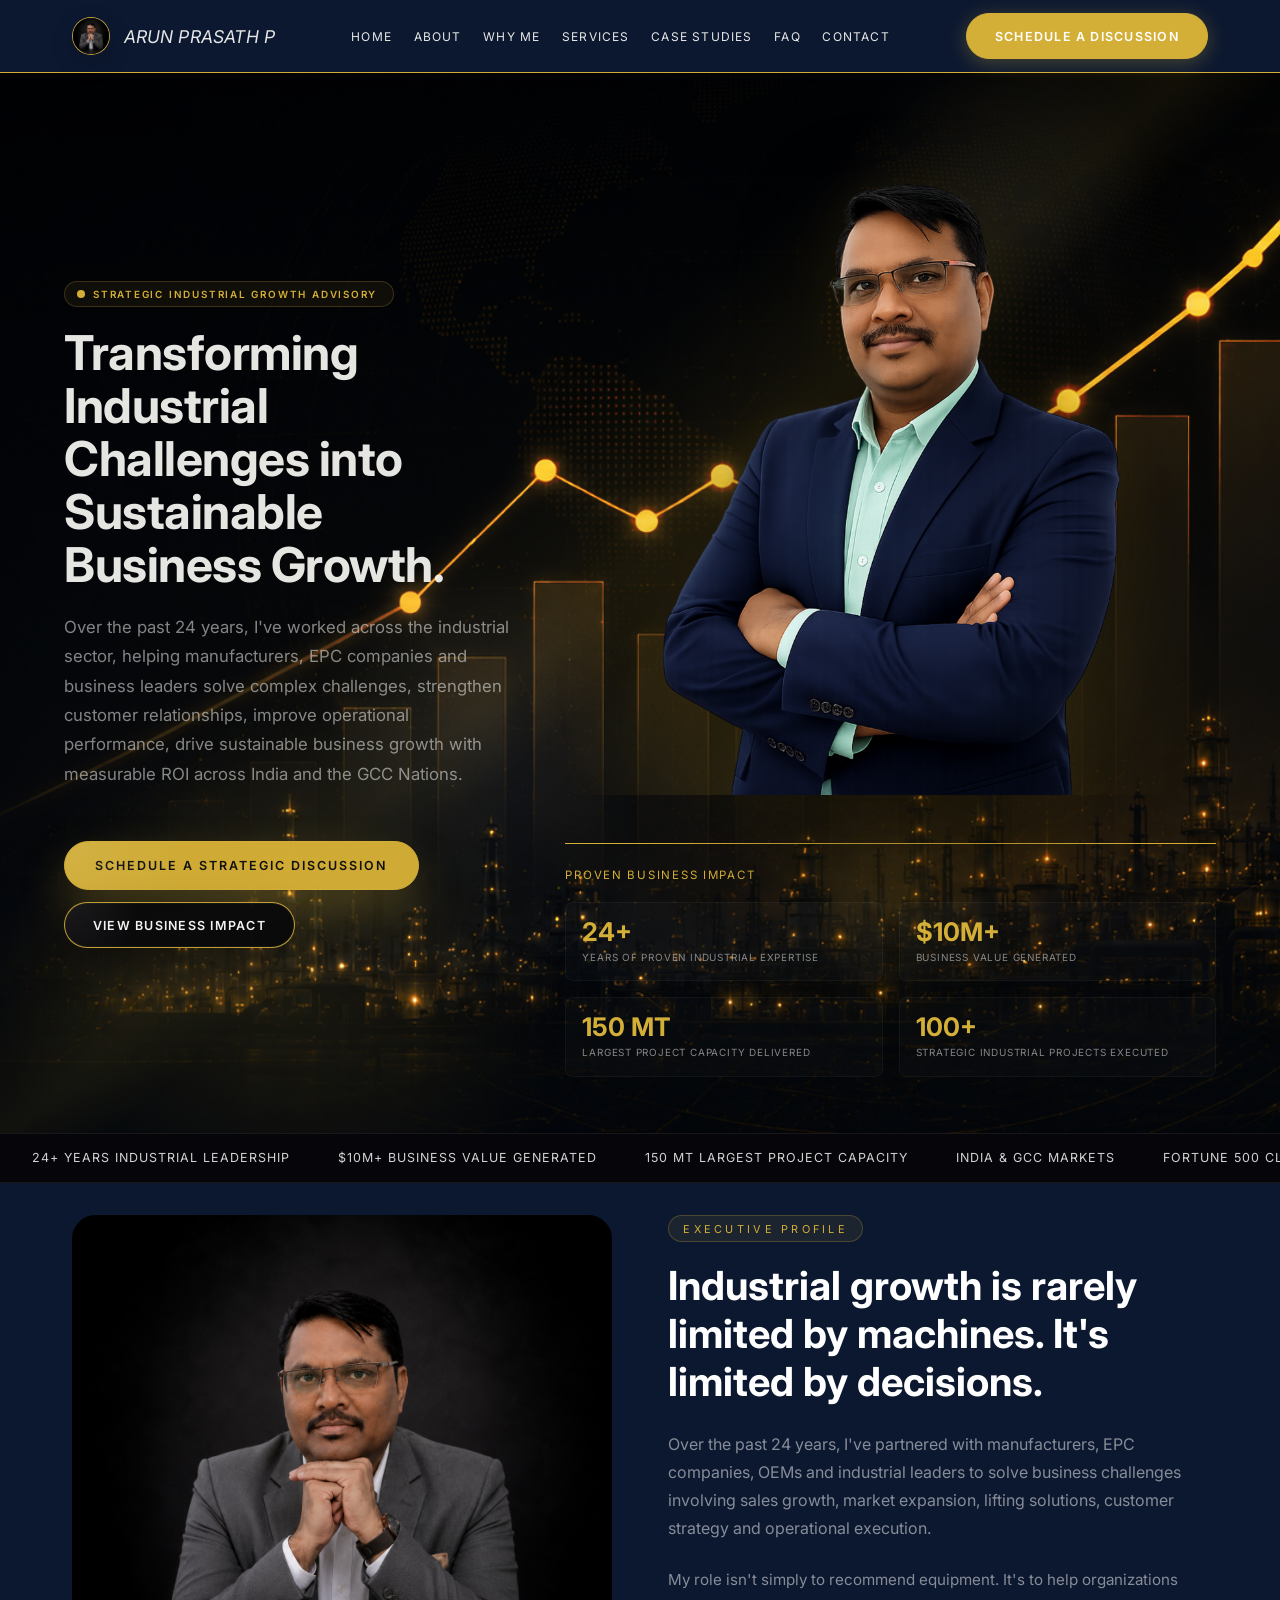
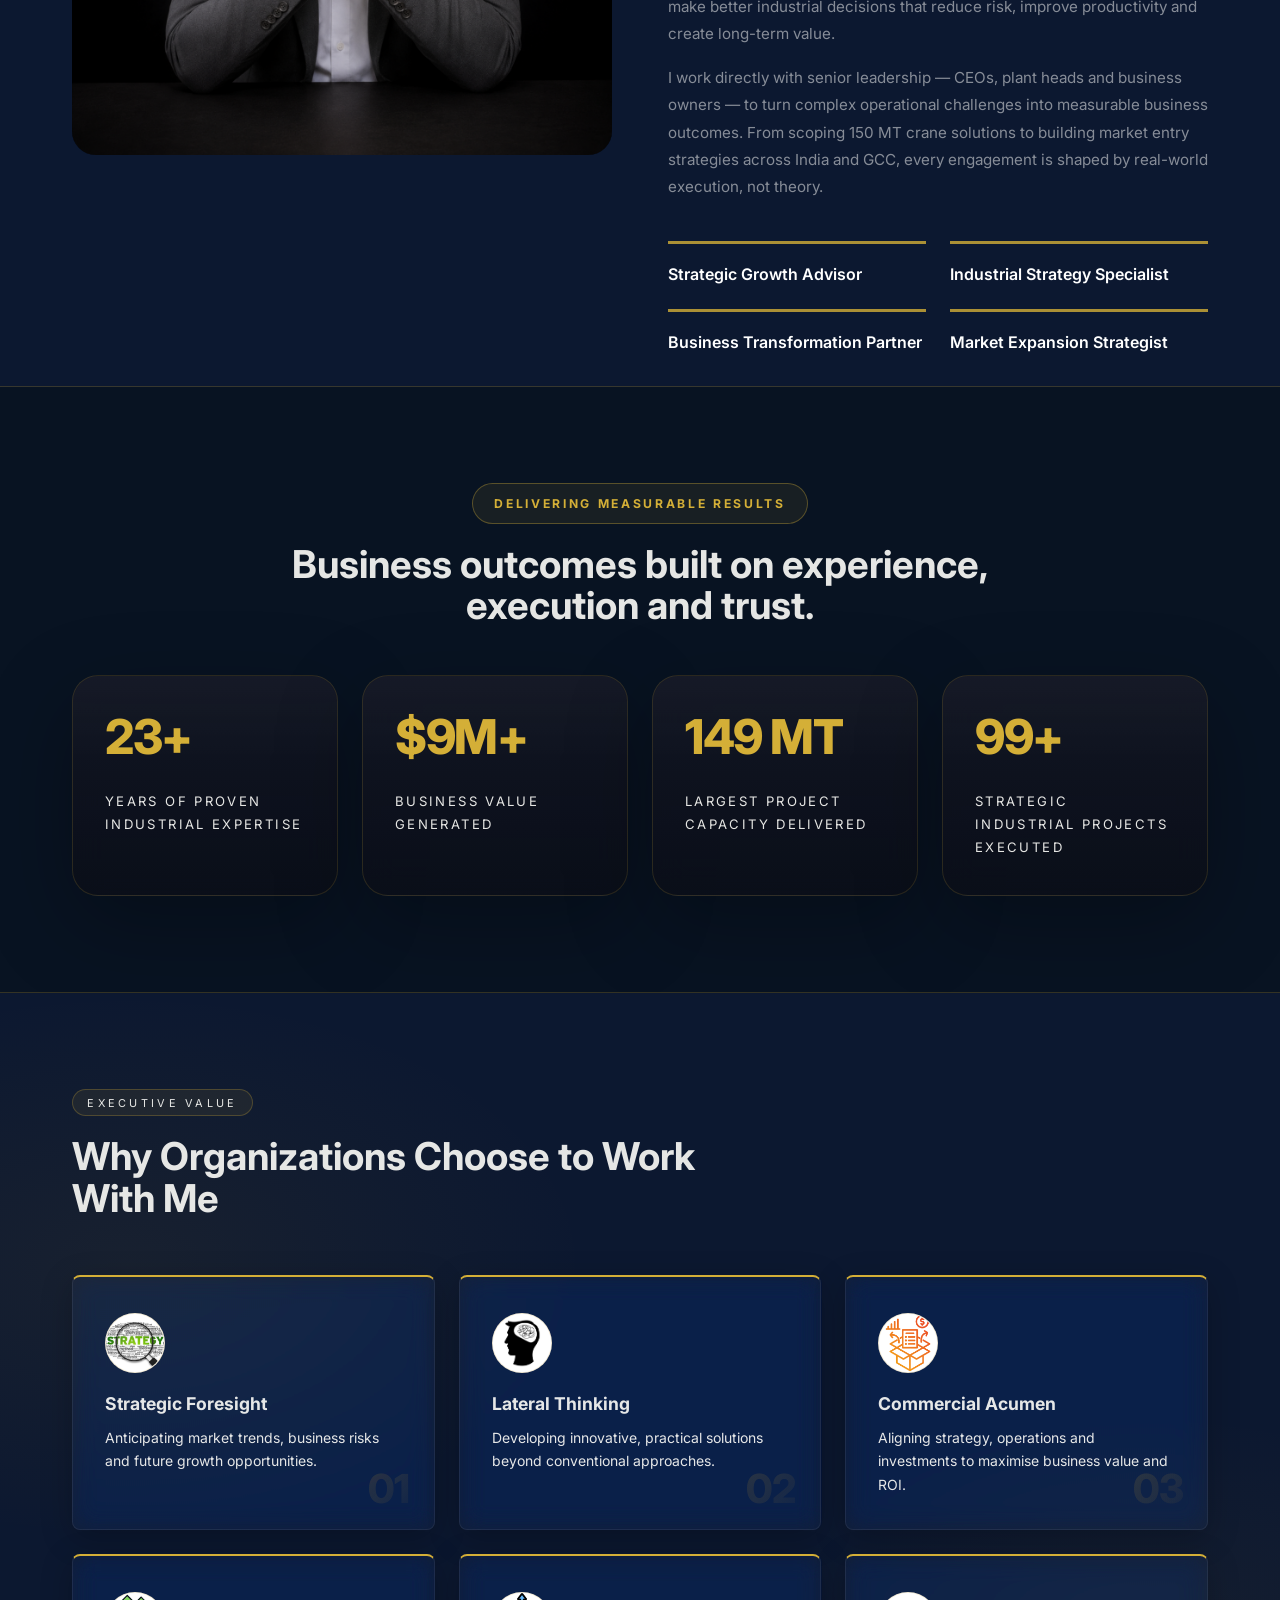
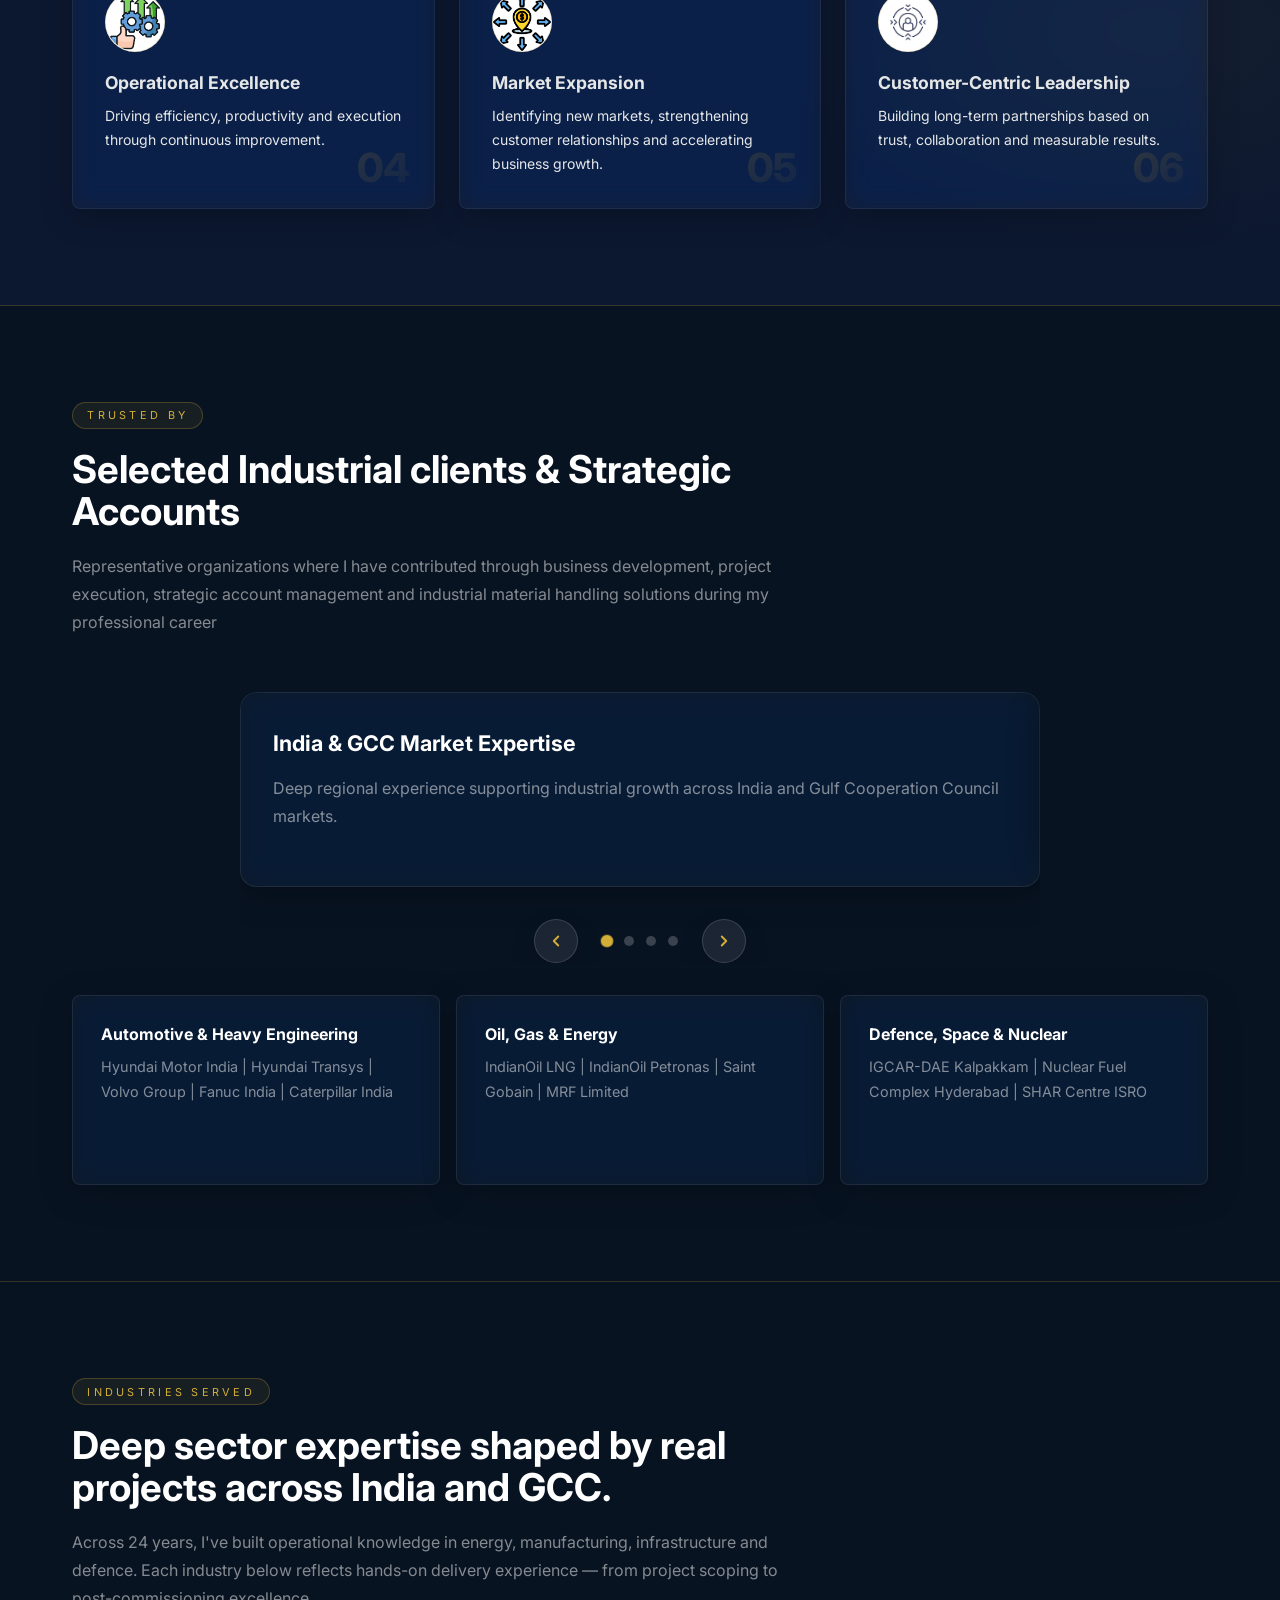
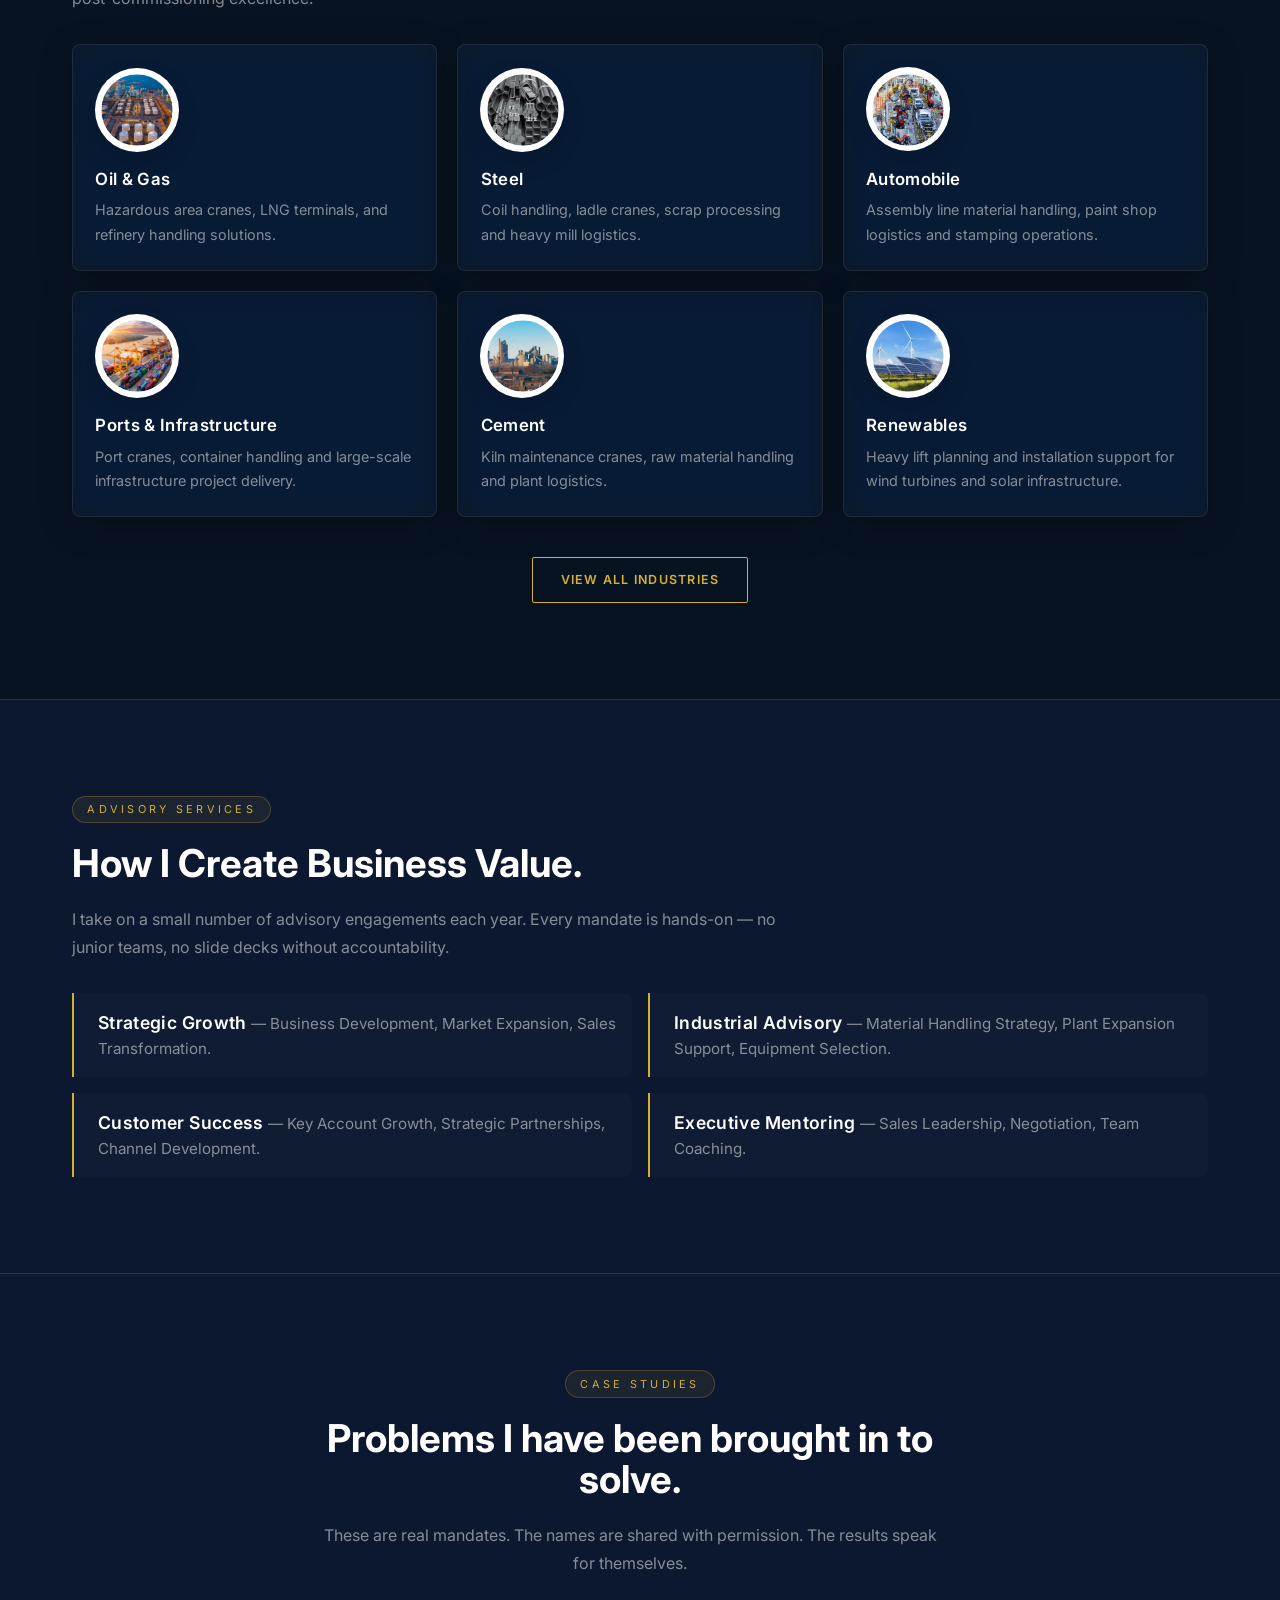
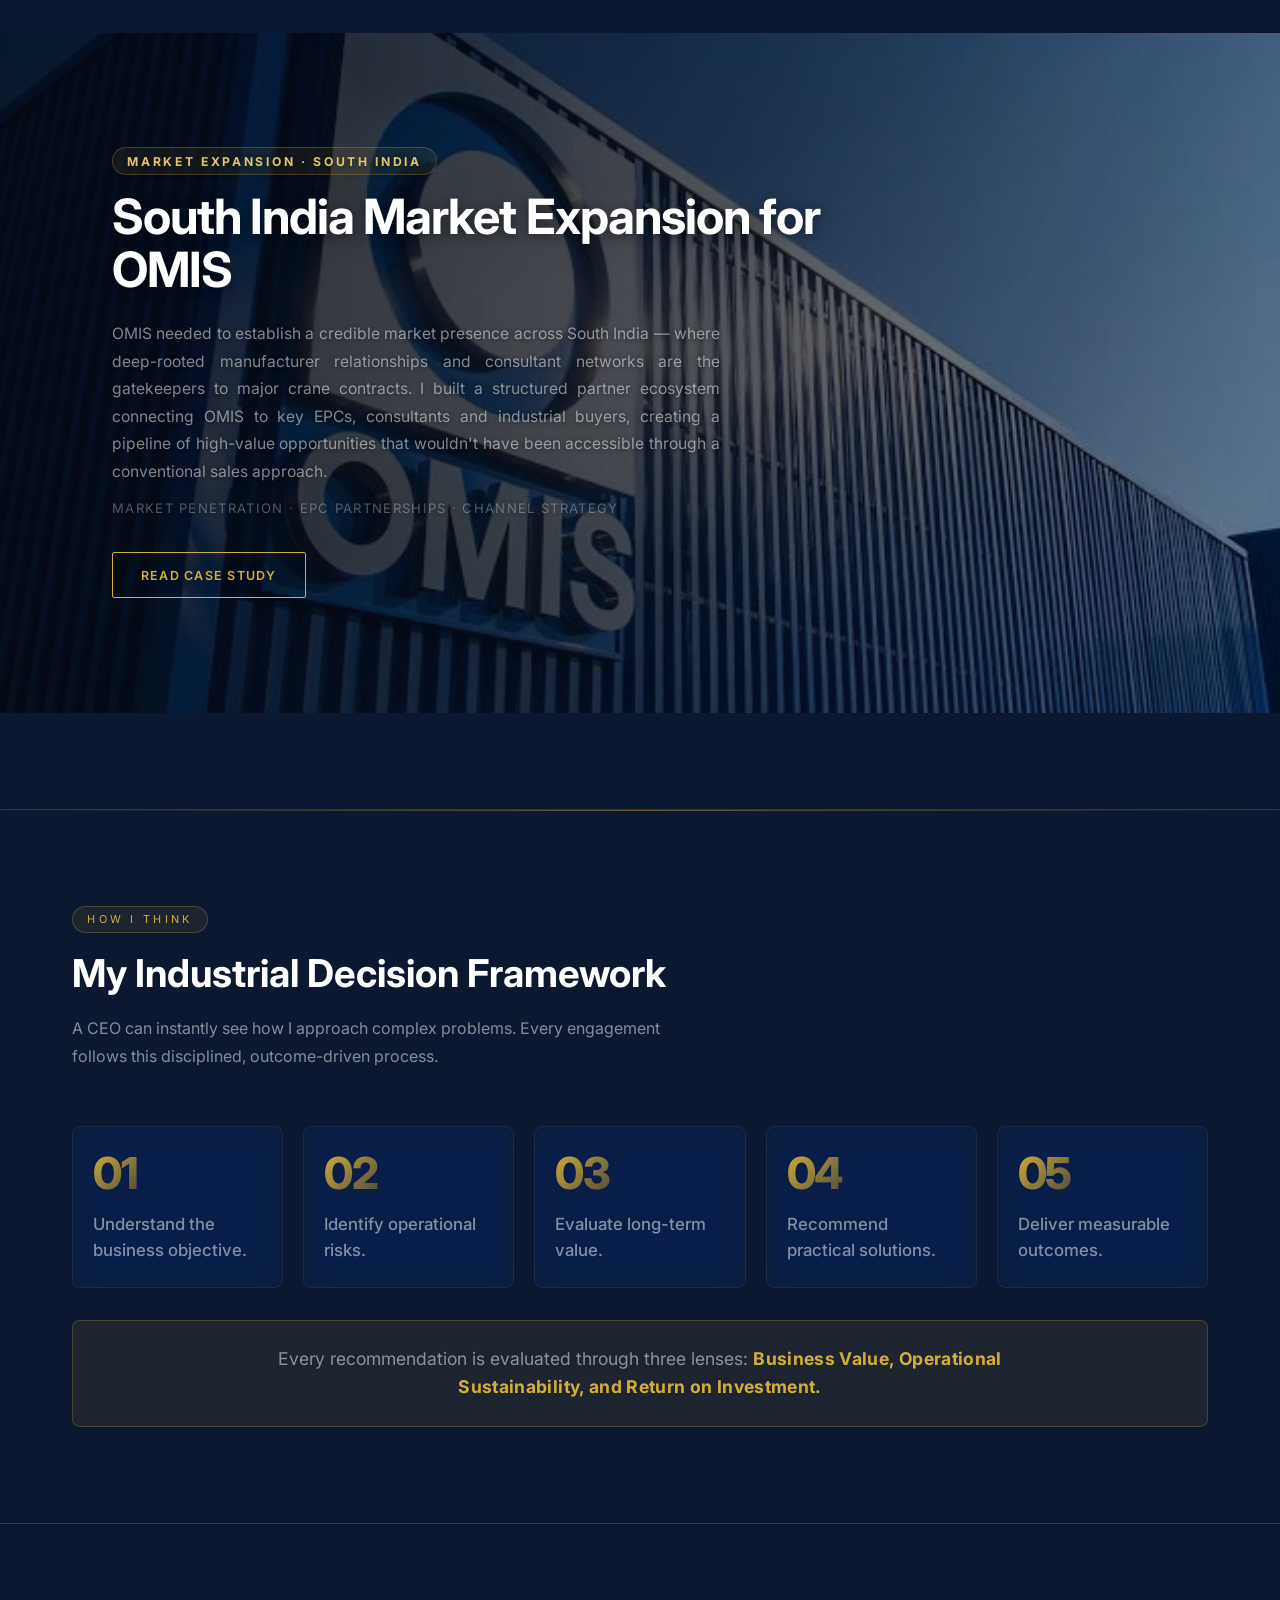
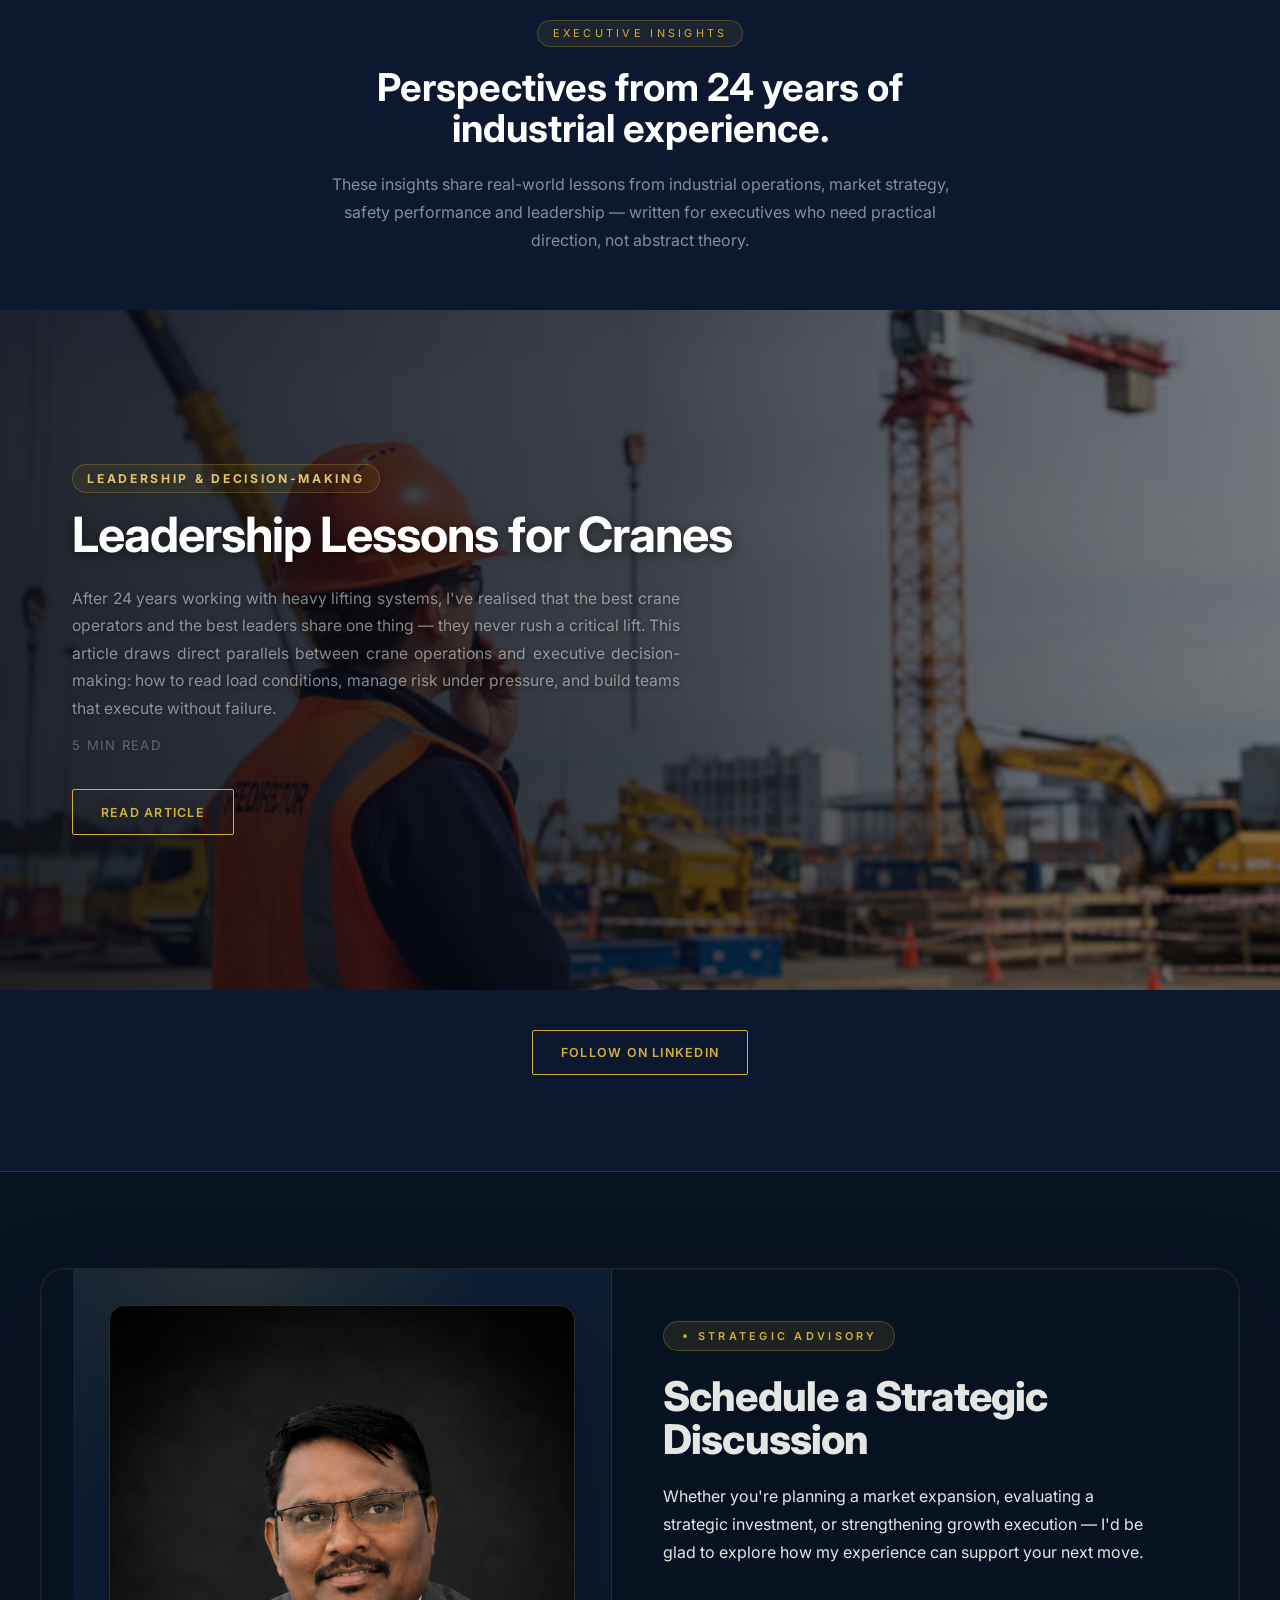
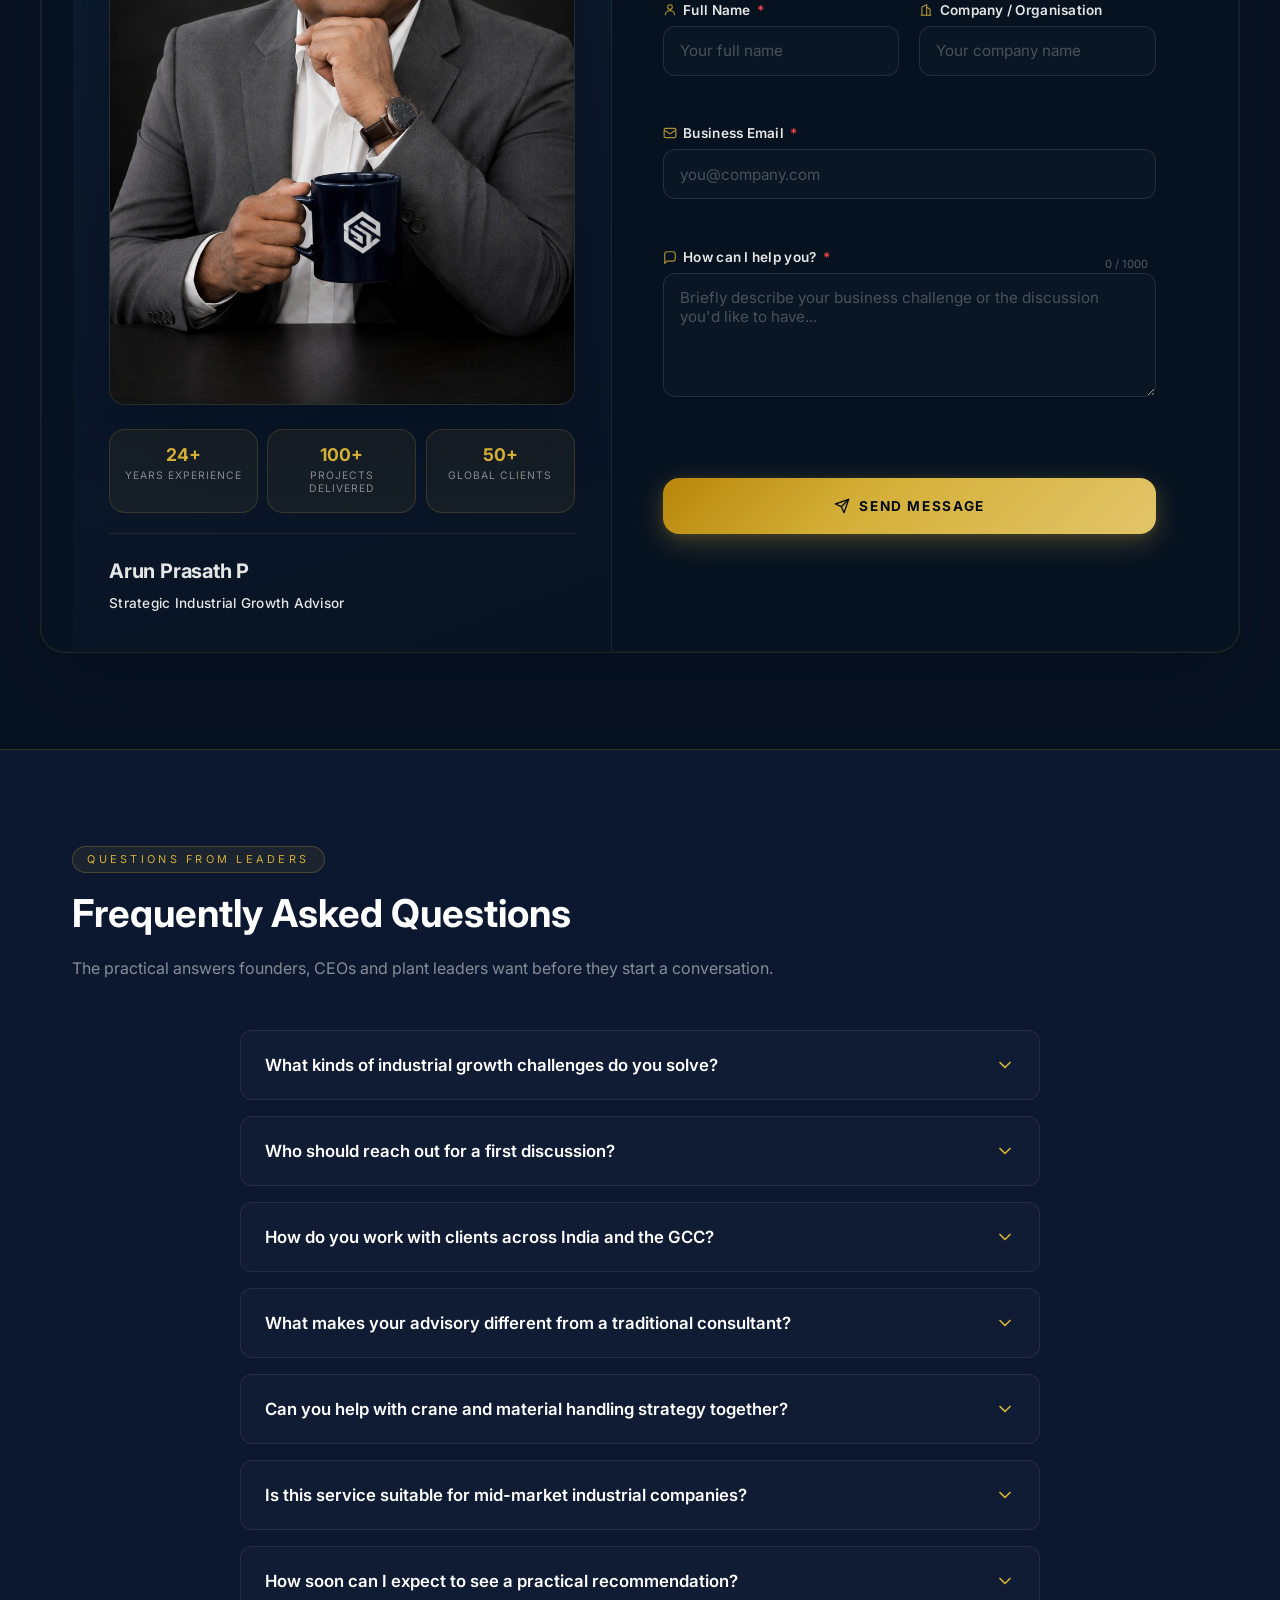
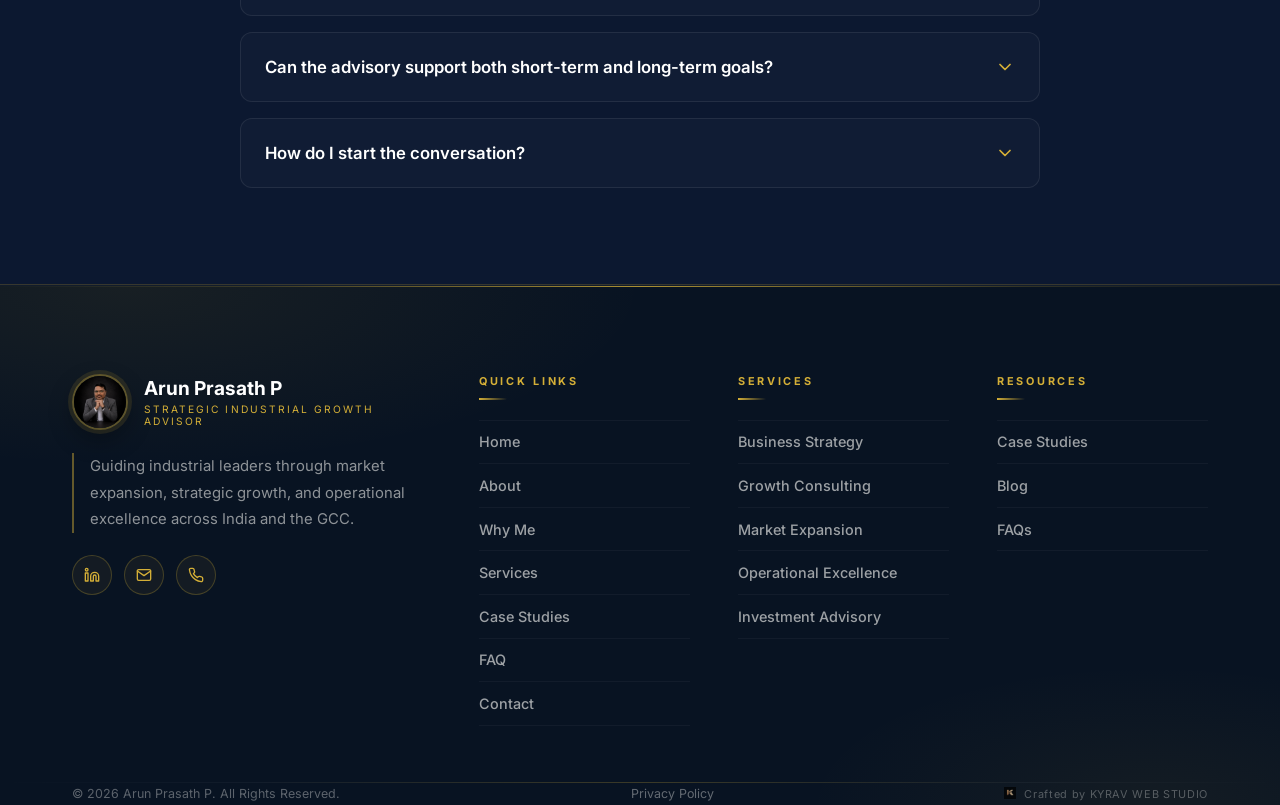
==== commit 2edbe1ff: "Fix FAQ section background color to Navy Blue" ====
--- a/index.html
+++ b/index.html
@@ -816,37 +816,6 @@
       </div>
     </section>
 
-    <section class="section dark-section" id="framework">
-      <div class="container">
-        <span class="section-eyebrow">How I Think</span>
-        <h2>My Industrial Decision Framework</h2>
-        <p class="section-intro">A CEO can instantly see how I approach complex problems. Every engagement follows this
-          disciplined, outcome-driven process.</p>
-        <div class="framework-grid">
-          <article class="framework-card" data-aos="fade-up" data-aos-duration="900">
-            <span class="framework-number">01</span>
-            <p>Understand the business objective.</p>
-          </article>
-          <article class="framework-card" data-aos="fade-up" data-aos-duration="900" data-aos-delay="100">
-            <span class="framework-number">02</span>
-            <p>Identify operational risks.</p>
-          </article>
-          <article class="framework-card" data-aos="fade-up" data-aos-duration="900" data-aos-delay="200">
-            <span class="framework-number">03</span>
-            <p>Evaluate long-term value.</p>
-          </article>
-          <article class="framework-card" data-aos="fade-up" data-aos-duration="900" data-aos-delay="300">
-            <span class="framework-number">04</span>
-            <p>Recommend practical solutions.</p>
-          </article>
-          <article class="framework-card" data-aos="fade-up" data-aos-duration="900" data-aos-delay="400">
-            <span class="framework-number">05</span>
-            <p>Deliver measurable outcomes.</p>
-          </article>
-        </div>
-        <h1>
-      </div>
-    </section>
 
     <!-- ═══════════════════════════════════════════════════
          BUSINESS IMPACT (Case Studies)
@@ -870,9 +839,15 @@
             <div class="premium-slide-copy container">
               <span class="eyebrow-tag">Market Expansion · South India</span>
               <h3>South India Market Expansion for OMIS</h3>
-              <p>OMIS needed to establish a credible market presence across South India — where deep-rooted manufacturer relationships and consultant networks are the gatekeepers to major crane contracts. I built a structured partner ecosystem connecting OMIS to key EPCs, consultants and industrial buyers, creating a pipeline of high-value opportunities that wouldn't have been accessible through a conventional sales approach.</p>
-              <p style="font-size:0.82rem; opacity:0.6; margin-top:0.75rem; text-transform:uppercase; letter-spacing:0.1em;">Market Penetration · EPC Partnerships · Channel Strategy</p>
-              <a href="case-studies/omis-south-india-market-expansion.html" class="button button-secondary">Read case study</a>
+              <p>OMIS needed to establish a credible market presence across South India — where deep-rooted manufacturer
+                relationships and consultant networks are the gatekeepers to major crane contracts. I built a structured
+                partner ecosystem connecting OMIS to key EPCs, consultants and industrial buyers, creating a pipeline of
+                high-value opportunities that wouldn't have been accessible through a conventional sales approach.</p>
+              <p
+                style="font-size:0.82rem; opacity:0.6; margin-top:0.75rem; text-transform:uppercase; letter-spacing:0.1em;">
+                Market Penetration · EPC Partnerships · Channel Strategy</p>
+              <a href="case-studies/omis-south-india-market-expansion.html" class="button button-secondary">Read case
+                study</a>
             </div>
           </article>
           <article class="premium-carousel-slide">
@@ -882,9 +857,16 @@
             <div class="premium-slide-copy container">
               <span class="eyebrow-tag">Nuclear-Grade Project · Government Sector</span>
               <h3>High-Value Project Win for IGCAR, DAE Kalpakkam</h3>
-              <p>IGCAR — India's premier nuclear research facility under the Department of Atomic Energy — required a specialised crane solution meeting the most stringent safety, compliance and technical standards in the country. I led the technical consultation, engineered the compliance documentation, and guided the tender strategy to secure this project against established competitors in a zero-tolerance operating environment.</p>
-              <p style="font-size:0.82rem; opacity:0.6; margin-top:0.75rem; text-transform:uppercase; letter-spacing:0.1em;">Technical Consulting · Compliance Strategy · Government Tendering</p>
-              <a href="case-studies/igcar-dae-kalpakkam-crane-project.html" class="button button-secondary">Read case study</a>
+              <p>IGCAR — India's premier nuclear research facility under the Department of Atomic Energy — required a
+                specialised crane solution meeting the most stringent safety, compliance and technical standards in the
+                country. I led the technical consultation, engineered the compliance documentation, and guided the
+                tender strategy to secure this project against established competitors in a zero-tolerance operating
+                environment.</p>
+              <p
+                style="font-size:0.82rem; opacity:0.6; margin-top:0.75rem; text-transform:uppercase; letter-spacing:0.1em;">
+                Technical Consulting · Compliance Strategy · Government Tendering</p>
+              <a href="case-studies/igcar-dae-kalpakkam-crane-project.html" class="button button-secondary">Read case
+                study</a>
             </div>
           </article>
           <article class="premium-carousel-slide">
@@ -894,9 +876,16 @@
             <div class="premium-slide-copy container">
               <span class="eyebrow-tag">Strategic Partnership · Growth Planning</span>
               <h3>Capital Cranes Strategic Partnership for South India</h3>
-              <p>Capital Cranes had strong product capability but lacked a structured go-to-market strategy for South India's competitive industrial landscape. I designed and implemented a multi-channel expansion plan covering direct sales, referral networks and digital outreach — enabling Capital Cranes to build consistent deal flow, strengthen brand visibility and develop a scalable volume growth engine across the region.</p>
-              <p style="font-size:0.82rem; opacity:0.6; margin-top:0.75rem; text-transform:uppercase; letter-spacing:0.1em;">GTM Strategy · Sales Transformation · Digital Outreach</p>
-              <a href="case-studies/capital-cranes-south-india-partnership.html" class="button button-secondary">Read case study</a>
+              <p>Capital Cranes had strong product capability but lacked a structured go-to-market strategy for South
+                India's competitive industrial landscape. I designed and implemented a multi-channel expansion plan
+                covering direct sales, referral networks and digital outreach — enabling Capital Cranes to build
+                consistent deal flow, strengthen brand visibility and develop a scalable volume growth engine across the
+                region.</p>
+              <p
+                style="font-size:0.82rem; opacity:0.6; margin-top:0.75rem; text-transform:uppercase; letter-spacing:0.1em;">
+                GTM Strategy · Sales Transformation · Digital Outreach</p>
+              <a href="case-studies/capital-cranes-south-india-partnership.html" class="button button-secondary">Read
+                case study</a>
             </div>
           </article>
         </div>
@@ -908,7 +897,9 @@
         <div class="philosophy-header" data-aos="fade-up">
           <span class="section-eyebrow">How I Think</span>
           <h2>My Industrial Decision Framework</h2>
-          <p class="section-intro" style="max-width: 700px; margin-top: 1rem; color: rgba(255,255,255,0.75);">A CEO can instantly see how I approach complex problems. Every engagement follows this disciplined, outcome-driven process.</p>
+          <p class="section-intro" style="max-width: 700px; margin-top: 1rem; color: rgba(255,255,255,0.75);">A CEO can
+            instantly see how I approach complex problems. Every engagement follows this disciplined, outcome-driven
+            process.</p>
         </div>
         <div class="philosophy-grid" style="grid-template-columns: repeat(auto-fit, minmax(200px, 1fr));">
           <div class="philosophy-tile" data-aos="fade-up" data-aos-delay="0">
@@ -932,9 +923,13 @@
             <p class="philosophy-tile-text">Deliver measurable outcomes.</p>
           </div>
         </div>
-        <div style="margin-top: 2rem; padding: 1.5rem 2rem; background: rgba(184,146,42,0.1); border: 1px solid rgba(184,146,42,0.3); border-radius: 8px; text-align: center; position: relative; z-index: 10;" data-aos="fade-up" data-aos-delay="300">
+        <div
+          style="margin-top: 2rem; padding: 1.5rem 2rem; background: rgba(184,146,42,0.1); border: 1px solid rgba(184,146,42,0.3); border-radius: 8px; text-align: center; position: relative; z-index: 10;"
+          data-aos="fade-up" data-aos-delay="300">
           <p style="font-size: 1.1rem; color: #ffffff; max-width: 800px; margin: 0 auto; line-height: 1.6;">
-            Every recommendation is evaluated through three lenses: <strong style="color: var(--color-accent); font-weight: 700; letter-spacing: 0.02em;">Business Value, Operational Sustainability, and Return on Investment.</strong>
+            Every recommendation is evaluated through three lenses: <strong
+              style="color: var(--color-accent); font-weight: 700; letter-spacing: 0.02em;">Business Value, Operational
+              Sustainability, and Return on Investment.</strong>
           </p>
         </div>
       </div>
@@ -1258,7 +1253,7 @@
     </section>
 
     <!-- FAQ Section -->
-    <section class="section faq-section" id="faq">
+    <section class="section dark-section faq-section" id="faq">
       <div class="container">
         <div class="section-header text-center" data-aos="fade-up">
           <span class="section-eyebrow">Questions from leaders</span>
--- a/assets/css/sections.css
+++ b/assets/css/sections.css
@@ -1027,9 +1027,10 @@
 .philosophy-tile {
   position: relative;
   display: flex;
+  flex-direction: column;
   align-items: flex-start;
-  gap: 1.5rem;
-  padding: 1.75rem 2rem;
+  gap: 1rem;
+  padding: 1.5rem 1.25rem;
   background: rgba(255,255,255,0.025);
   border: 1px solid rgba(255,255,255,0.06);
   border-radius: var(--radius-md);
@@ -1074,7 +1075,6 @@
   color: var(--color-text-light);
   line-height: 1.55;
   margin: 0;
-  padding-top: 0.5rem;
 }
 
 
@@ -1084,7 +1084,7 @@
 .faq-section {
   padding-top: 5rem;
   padding-bottom: 7rem;
-  background: var(--color-dark);
+  background: var(--color-ink-mid);
 }
 .faq-grid {
   max-width: 800px;
--- a/assets/css/animations.css
+++ b/assets/css/animations.css
@@ -181,6 +181,13 @@
   animation: preloaderFadeInUp 1.2s ease-out both 0.6s;
 }
 
+@media (max-width: 639px) {
+  .preloader-tagline {
+    font-size: 0.55rem;
+    letter-spacing: 0.12em;
+  }
+}
+
 @keyframes hexRotateOuter {
   0% { transform: rotate(0deg); }
   50% { transform: rotate(180deg); }
